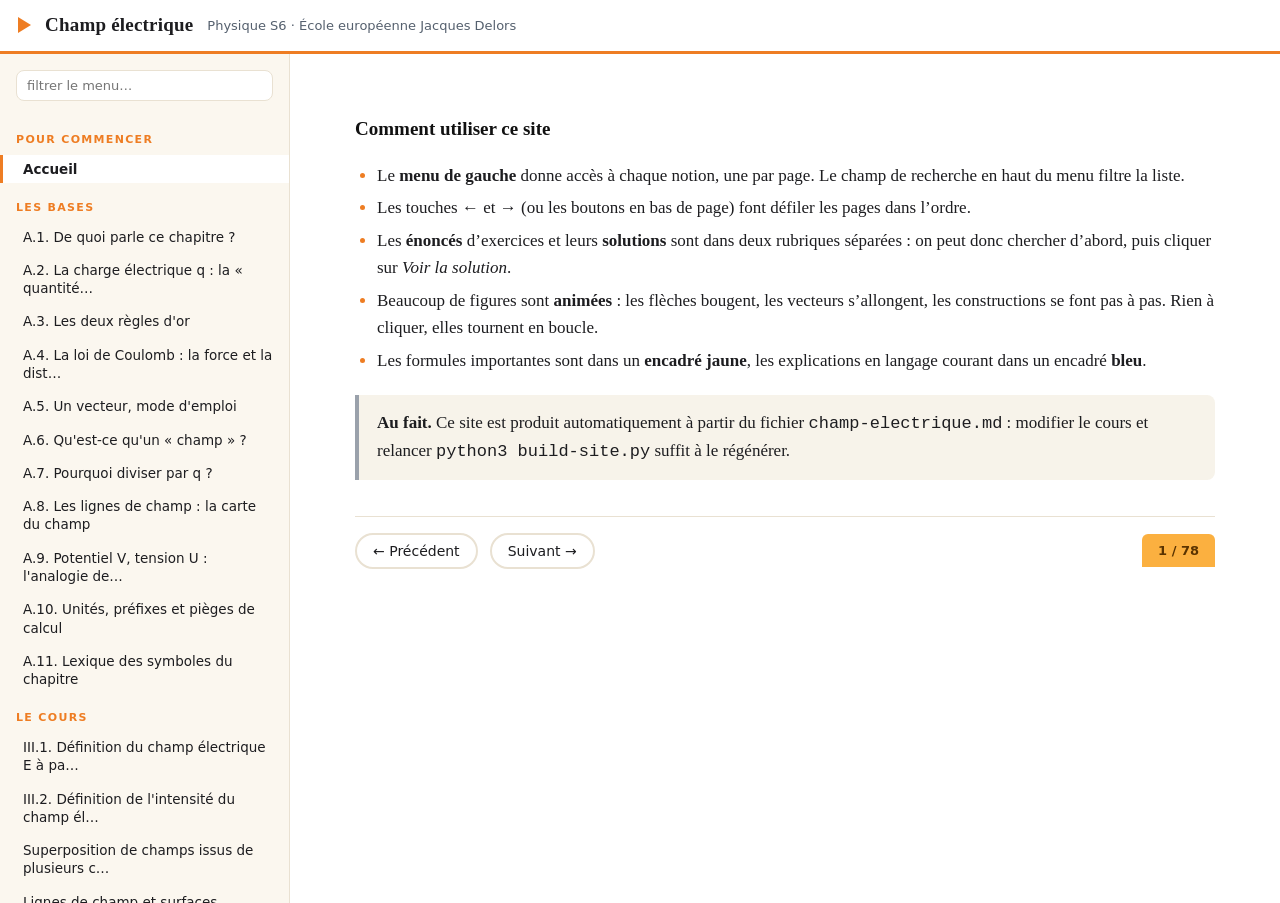
==== S6FR/physique/champ/cours-champ-electrique.html @ 84fa543c "Cours de physique S6 : champ électrique Premier chapitre du dépôt : le polycopié « Champ électrique " ====
<!doctype html>
<html lang="fr">
<head>
<meta charset="utf-8">
<meta name="viewport" content="width=device-width, initial-scale=1">
<title>Champ électrique — Physique S6</title>
<style>
@font-face{font-family:KaTeX_AMS;font-style:normal;font-weight:400;src:url([data-uri]) format("woff2")}@font-face{font-family:KaTeX_Caligraphic;font-style:normal;font-weight:700;src:url([data-uri]) format("woff2")}@font-face{font-family:KaTeX_Caligraphic;font-style:normal;font-weight:400;src:url([data-uri]) format("woff2")}@font-face{font-family:KaTeX_Fraktur;font-style:normal;font-weight:700;src:url([data-uri]) format("woff2")}@font-face{font-family:KaTeX_Fraktur;font-style:normal;font-weight:400;src:url([data-uri]) format("woff2")}@font-face{font-family:KaTeX_Main;font-style:normal;font-weight:700;src:url([data-uri]) format("woff2")}@font-face{font-family:KaTeX_Main;font-style:italic;font-weight:700;src:url([data-uri]) format("woff2")}@font-face{font-family:KaTeX_Main;font-style:italic;font-weight:400;src:url([data-uri]) format("woff2")}@font-face{font-family:KaTeX_Main;font-style:normal;font-weight:400;src:url([data-uri]) format("woff2")}@font-face{font-family:KaTeX_Math;font-style:italic;font-weight:700;src:url([data-uri]) format("woff2")}@font-face{font-family:KaTeX_Math;font-style:italic;font-weight:400;src:url([data-uri]) format("woff2")}@font-face{font-family:"KaTeX_SansSerif";font-style:normal;font-weight:700;src:url([data-uri]) format("woff2")}@font-face{font-family:"KaTeX_SansSerif";font-style:italic;font-weight:400;src:url([data-uri]) format("woff2")}@font-face{font-family:"KaTeX_SansSerif";font-style:normal;font-weight:400;src:url([data-uri]) format("woff2")}@font-face{font-family:KaTeX_Script;font-style:normal;font-weight:400;src:url([data-uri]) format("woff2")}@font-face{font-family:KaTeX_Size1;font-style:normal;font-weight:400;src:url([data-uri]) format("woff2")}@font-face{font-family:KaTeX_Size2;font-style:normal;font-weight:400;src:url([data-uri]) format("woff2")}@font-face{font-family:KaTeX_Size3;font-style:normal;font-weight:400;src:url([data-uri]) format("woff2")}@font-face{font-family:KaTeX_Size4;font-style:normal;font-weight:400;src:url([data-uri]) format("woff2")}@font-face{font-family:KaTeX_Typewriter;font-style:normal;font-weight:400;src:url([data-uri]) format("woff2")}.katex{font:normal 1.21em KaTeX_Main,Times New Roman,serif;line-height:1.2;text-indent:0;text-rendering:auto}.katex *{-ms-high-contrast-adjust:none!important;border-color:currentColor}.katex .katex-version:after{content:"0.16.11"}.katex .katex-mathml{clip:rect(1px,1px,1px,1px);border:0;height:1px;overflow:hidden;padding:0;position:absolute;width:1px}.katex .katex-html>.newline{display:block}.katex .base{position:relative;white-space:nowrap;width:-webkit-min-content;width:-moz-min-content;width:min-content}.katex .base,.katex .strut{display:inline-block}.katex .textbf{font-weight:700}.katex .textit{font-style:italic}.katex .textrm{font-family:KaTeX_Main}.katex .textsf{font-family:KaTeX_SansSerif}.katex .texttt{font-family:KaTeX_Typewriter}.katex .mathnormal{font-family:KaTeX_Math;font-style:italic}.katex .mathit{font-family:KaTeX_Main;font-style:italic}.katex .mathrm{font-style:normal}.katex .mathbf{font-family:KaTeX_Main;font-weight:700}.katex .boldsymbol{font-family:KaTeX_Math;font-style:italic;font-weight:700}.katex .amsrm,.katex .mathbb,.katex .textbb{font-family:KaTeX_AMS}.katex .mathcal{font-family:KaTeX_Caligraphic}.katex .mathfrak,.katex .textfrak{font-family:KaTeX_Fraktur}.katex .mathboldfrak,.katex .textboldfrak{font-family:KaTeX_Fraktur;font-weight:700}.katex .mathtt{font-family:KaTeX_Typewriter}.katex .mathscr,.katex .textscr{font-family:KaTeX_Script}.katex .mathsf,.katex .textsf{font-family:KaTeX_SansSerif}.katex .mathboldsf,.katex .textboldsf{font-family:KaTeX_SansSerif;font-weight:700}.katex .mathitsf,.katex .textitsf{font-family:KaTeX_SansSerif;font-style:italic}.katex .mainrm{font-family:KaTeX_Main;font-style:normal}.katex .vlist-t{border-collapse:collapse;display:inline-table;table-layout:fixed}.katex .vlist-r{display:table-row}.katex .vlist{display:table-cell;position:relative;vertical-align:bottom}.katex .vlist>span{display:block;height:0;position:relative}.katex .vlist>span>span{display:inline-block}.katex .vlist>span>.pstrut{overflow:hidden;width:0}.katex .vlist-t2{margin-right:-2px}.katex .vlist-s{display:table-cell;font-size:1px;min-width:2px;vertical-align:bottom;width:2px}.katex .vbox{align-items:baseline;display:inline-flex;flex-direction:column}.katex .hbox{width:100%}.katex .hbox,.katex .thinbox{display:inline-flex;flex-direction:row}.katex .thinbox{max-width:0;width:0}.katex .msupsub{text-align:left}.katex .mfrac>span>span{text-align:center}.katex .mfrac .frac-line{border-bottom-style:solid;display:inline-block;width:100%}.katex .hdashline,.katex .hline,.katex .mfrac .frac-line,.katex .overline .overline-line,.katex .rule,.katex .underline .underline-line{min-height:1px}.katex .mspace{display:inline-block}.katex .clap,.katex .llap,.katex .rlap{position:relative;width:0}.katex .clap>.inner,.katex .llap>.inner,.katex .rlap>.inner{position:absolute}.katex .clap>.fix,.katex .llap>.fix,.katex .rlap>.fix{display:inline-block}.katex .llap>.inner{right:0}.katex .clap>.inner,.katex .rlap>.inner{left:0}.katex .clap>.inner>span{margin-left:-50%;margin-right:50%}.katex .rule{border:0 solid;display:inline-block;position:relative}.katex .hline,.katex .overline .overline-line,.katex .underline .underline-line{border-bottom-style:solid;display:inline-block;width:100%}.katex .hdashline{border-bottom-style:dashed;display:inline-block;width:100%}.katex .sqrt>.root{margin-left:.2777777778em;margin-right:-.5555555556em}.katex .fontsize-ensurer.reset-size1.size1,.katex .sizing.reset-size1.size1{font-size:1em}.katex .fontsize-ensurer.reset-size1.size2,.katex .sizing.reset-size1.size2{font-size:1.2em}.katex .fontsize-ensurer.reset-size1.size3,.katex .sizing.reset-size1.size3{font-size:1.4em}.katex .fontsize-ensurer.reset-size1.size4,.katex .sizing.reset-size1.size4{font-size:1.6em}.katex .fontsize-ensurer.reset-size1.size5,.katex .sizing.reset-size1.size5{font-size:1.8em}.katex .fontsize-ensurer.reset-size1.size6,.katex .sizing.reset-size1.size6{font-size:2em}.katex .fontsize-ensurer.reset-size1.size7,.katex .sizing.reset-size1.size7{font-size:2.4em}.katex .fontsize-ensurer.reset-size1.size8,.katex .sizing.reset-size1.size8{font-size:2.88em}.katex .fontsize-ensurer.reset-size1.size9,.katex .sizing.reset-size1.size9{font-size:3.456em}.katex .fontsize-ensurer.reset-size1.size10,.katex .sizing.reset-size1.size10{font-size:4.148em}.katex .fontsize-ensurer.reset-size1.size11,.katex .sizing.reset-size1.size11{font-size:4.976em}.katex .fontsize-ensurer.reset-size2.size1,.katex .sizing.reset-size2.size1{font-size:.8333333333em}.katex .fontsize-ensurer.reset-size2.size2,.katex .sizing.reset-size2.size2{font-size:1em}.katex .fontsize-ensurer.reset-size2.size3,.katex .sizing.reset-size2.size3{font-size:1.1666666667em}.katex .fontsize-ensurer.reset-size2.size4,.katex .sizing.reset-size2.size4{font-size:1.3333333333em}.katex .fontsize-ensurer.reset-size2.size5,.katex .sizing.reset-size2.size5{font-size:1.5em}.katex .fontsize-ensurer.reset-size2.size6,.katex .sizing.reset-size2.size6{font-size:1.6666666667em}.katex .fontsize-ensurer.reset-size2.size7,.katex .sizing.reset-size2.size7{font-size:2em}.katex .fontsize-ensurer.reset-size2.size8,.katex .sizing.reset-size2.size8{font-size:2.4em}.katex .fontsize-ensurer.reset-size2.size9,.katex .sizing.reset-size2.size9{font-size:2.88em}.katex .fontsize-ensurer.reset-size2.size10,.katex .sizing.reset-size2.size10{font-size:3.4566666667em}.katex .fontsize-ensurer.reset-size2.size11,.katex .sizing.reset-size2.size11{font-size:4.1466666667em}.katex .fontsize-ensurer.reset-size3.size1,.katex .sizing.reset-size3.size1{font-size:.7142857143em}.katex .fontsize-ensurer.reset-size3.size2,.katex .sizing.reset-size3.size2{font-size:.8571428571em}.katex .fontsize-ensurer.reset-size3.size3,.katex .sizing.reset-size3.size3{font-size:1em}.katex .fontsize-ensurer.reset-size3.size4,.katex .sizing.reset-size3.size4{font-size:1.1428571429em}.katex .fontsize-ensurer.reset-size3.size5,.katex .sizing.reset-size3.size5{font-size:1.2857142857em}.katex .fontsize-ensurer.reset-size3.size6,.katex .sizing.reset-size3.size6{font-size:1.4285714286em}.katex .fontsize-ensurer.reset-size3.size7,.katex .sizing.reset-size3.size7{font-size:1.7142857143em}.katex .fontsize-ensurer.reset-size3.size8,.katex .sizing.reset-size3.size8{font-size:2.0571428571em}.katex .fontsize-ensurer.reset-size3.size9,.katex .sizing.reset-size3.size9{font-size:2.4685714286em}.katex .fontsize-ensurer.reset-size3.size10,.katex .sizing.reset-size3.size10{font-size:2.9628571429em}.katex .fontsize-ensurer.reset-size3.size11,.katex .sizing.reset-size3.size11{font-size:3.5542857143em}.katex .fontsize-ensurer.reset-size4.size1,.katex .sizing.reset-size4.size1{font-size:.625em}.katex .fontsize-ensurer.reset-size4.size2,.katex .sizing.reset-size4.size2{font-size:.75em}.katex .fontsize-ensurer.reset-size4.size3,.katex .sizing.reset-size4.size3{font-size:.875em}.katex .fontsize-ensurer.reset-size4.size4,.katex .sizing.reset-size4.size4{font-size:1em}.katex .fontsize-ensurer.reset-size4.size5,.katex .sizing.reset-size4.size5{font-size:1.125em}.katex .fontsize-ensurer.reset-size4.size6,.katex .sizing.reset-size4.size6{font-size:1.25em}.katex .fontsize-ensurer.reset-size4.size7,.katex .sizing.reset-size4.size7{font-size:1.5em}.katex .fontsize-ensurer.reset-size4.size8,.katex .sizing.reset-size4.size8{font-size:1.8em}.katex .fontsize-ensurer.reset-size4.size9,.katex .sizing.reset-size4.size9{font-size:2.16em}.katex .fontsize-ensurer.reset-size4.size10,.katex .sizing.reset-size4.size10{font-size:2.5925em}.katex .fontsize-ensurer.reset-size4.size11,.katex .sizing.reset-size4.size11{font-size:3.11em}.katex .fontsize-ensurer.reset-size5.size1,.katex .sizing.reset-size5.size1{font-size:.5555555556em}.katex .fontsize-ensurer.reset-size5.size2,.katex .sizing.reset-size5.size2{font-size:.6666666667em}.katex .fontsize-ensurer.reset-size5.size3,.katex .sizing.reset-size5.size3{font-size:.7777777778em}.katex .fontsize-ensurer.reset-size5.size4,.katex .sizing.reset-size5.size4{font-size:.8888888889em}.katex .fontsize-ensurer.reset-size5.size5,.katex .sizing.reset-size5.size5{font-size:1em}.katex .fontsize-ensurer.reset-size5.size6,.katex .sizing.reset-size5.size6{font-size:1.1111111111em}.katex .fontsize-ensurer.reset-size5.size7,.katex .sizing.reset-size5.size7{font-size:1.3333333333em}.katex .fontsize-ensurer.reset-size5.size8,.katex .sizing.reset-size5.size8{font-size:1.6em}.katex .fontsize-ensurer.reset-size5.size9,.katex .sizing.reset-size5.size9{font-size:1.92em}.katex .fontsize-ensurer.reset-size5.size10,.katex .sizing.reset-size5.size10{font-size:2.3044444444em}.katex .fontsize-ensurer.reset-size5.size11,.katex .sizing.reset-size5.size11{font-size:2.7644444444em}.katex .fontsize-ensurer.reset-size6.size1,.katex .sizing.reset-size6.size1{font-size:.5em}.katex .fontsize-ensurer.reset-size6.size2,.katex .sizing.reset-size6.size2{font-size:.6em}.katex .fontsize-ensurer.reset-size6.size3,.katex .sizing.reset-size6.size3{font-size:.7em}.katex .fontsize-ensurer.reset-size6.size4,.katex .sizing.reset-size6.size4{font-size:.8em}.katex .fontsize-ensurer.reset-size6.size5,.katex .sizing.reset-size6.size5{font-size:.9em}.katex .fontsize-ensurer.reset-size6.size6,.katex .sizing.reset-size6.size6{font-size:1em}.katex .fontsize-ensurer.reset-size6.size7,.katex .sizing.reset-size6.size7{font-size:1.2em}.katex .fontsize-ensurer.reset-size6.size8,.katex .sizing.reset-size6.size8{font-size:1.44em}.katex .fontsize-ensurer.reset-size6.size9,.katex .sizing.reset-size6.size9{font-size:1.728em}.katex .fontsize-ensurer.reset-size6.size10,.katex .sizing.reset-size6.size10{font-size:2.074em}.katex .fontsize-ensurer.reset-size6.size11,.katex .sizing.reset-size6.size11{font-size:2.488em}.katex .fontsize-ensurer.reset-size7.size1,.katex .sizing.reset-size7.size1{font-size:.4166666667em}.katex .fontsize-ensurer.reset-size7.size2,.katex .sizing.reset-size7.size2{font-size:.5em}.katex .fontsize-ensurer.reset-size7.size3,.katex .sizing.reset-size7.size3{font-size:.5833333333em}.katex .fontsize-ensurer.reset-size7.size4,.katex .sizing.reset-size7.size4{font-size:.6666666667em}.katex .fontsize-ensurer.reset-size7.size5,.katex .sizing.reset-size7.size5{font-size:.75em}.katex .fontsize-ensurer.reset-size7.size6,.katex .sizing.reset-size7.size6{font-size:.8333333333em}.katex .fontsize-ensurer.reset-size7.size7,.katex .sizing.reset-size7.size7{font-size:1em}.katex .fontsize-ensurer.reset-size7.size8,.katex .sizing.reset-size7.size8{font-size:1.2em}.katex .fontsize-ensurer.reset-size7.size9,.katex .sizing.reset-size7.size9{font-size:1.44em}.katex .fontsize-ensurer.reset-size7.size10,.katex .sizing.reset-size7.size10{font-size:1.7283333333em}.katex .fontsize-ensurer.reset-size7.size11,.katex .sizing.reset-size7.size11{font-size:2.0733333333em}.katex .fontsize-ensurer.reset-size8.size1,.katex .sizing.reset-size8.size1{font-size:.3472222222em}.katex .fontsize-ensurer.reset-size8.size2,.katex .sizing.reset-size8.size2{font-size:.4166666667em}.katex .fontsize-ensurer.reset-size8.size3,.katex .sizing.reset-size8.size3{font-size:.4861111111em}.katex .fontsize-ensurer.reset-size8.size4,.katex .sizing.reset-size8.size4{font-size:.5555555556em}.katex .fontsize-ensurer.reset-size8.size5,.katex .sizing.reset-size8.size5{font-size:.625em}.katex .fontsize-ensurer.reset-size8.size6,.katex .sizing.reset-size8.size6{font-size:.6944444444em}.katex .fontsize-ensurer.reset-size8.size7,.katex .sizing.reset-size8.size7{font-size:.8333333333em}.katex .fontsize-ensurer.reset-size8.size8,.katex .sizing.reset-size8.size8{font-size:1em}.katex .fontsize-ensurer.reset-size8.size9,.katex .sizing.reset-size8.size9{font-size:1.2em}.katex .fontsize-ensurer.reset-size8.size10,.katex .sizing.reset-size8.size10{font-size:1.4402777778em}.katex .fontsize-ensurer.reset-size8.size11,.katex .sizing.reset-size8.size11{font-size:1.7277777778em}.katex .fontsize-ensurer.reset-size9.size1,.katex .sizing.reset-size9.size1{font-size:.2893518519em}.katex .fontsize-ensurer.reset-size9.size2,.katex .sizing.reset-size9.size2{font-size:.3472222222em}.katex .fontsize-ensurer.reset-size9.size3,.katex .sizing.reset-size9.size3{font-size:.4050925926em}.katex .fontsize-ensurer.reset-size9.size4,.katex .sizing.reset-size9.size4{font-size:.462962963em}.katex .fontsize-ensurer.reset-size9.size5,.katex .sizing.reset-size9.size5{font-size:.5208333333em}.katex .fontsize-ensurer.reset-size9.size6,.katex .sizing.reset-size9.size6{font-size:.5787037037em}.katex .fontsize-ensurer.reset-size9.size7,.katex .sizing.reset-size9.size7{font-size:.6944444444em}.katex .fontsize-ensurer.reset-size9.size8,.katex .sizing.reset-size9.size8{font-size:.8333333333em}.katex .fontsize-ensurer.reset-size9.size9,.katex .sizing.reset-size9.size9{font-size:1em}.katex .fontsize-ensurer.reset-size9.size10,.katex .sizing.reset-size9.size10{font-size:1.2002314815em}.katex .fontsize-ensurer.reset-size9.size11,.katex .sizing.reset-size9.size11{font-size:1.4398148148em}.katex .fontsize-ensurer.reset-size10.size1,.katex .sizing.reset-size10.size1{font-size:.2410800386em}.katex .fontsize-ensurer.reset-size10.size2,.katex .sizing.reset-size10.size2{font-size:.2892960463em}.katex .fontsize-ensurer.reset-size10.size3,.katex .sizing.reset-size10.size3{font-size:.337512054em}.katex .fontsize-ensurer.reset-size10.size4,.katex .sizing.reset-size10.size4{font-size:.3857280617em}.katex .fontsize-ensurer.reset-size10.size5,.katex .sizing.reset-size10.size5{font-size:.4339440694em}.katex .fontsize-ensurer.reset-size10.size6,.katex .sizing.reset-size10.size6{font-size:.4821600771em}.katex .fontsize-ensurer.reset-size10.size7,.katex .sizing.reset-size10.size7{font-size:.5785920926em}.katex .fontsize-ensurer.reset-size10.size8,.katex .sizing.reset-size10.size8{font-size:.6943105111em}.katex .fontsize-ensurer.reset-size10.size9,.katex .sizing.reset-size10.size9{font-size:.8331726133em}.katex .fontsize-ensurer.reset-size10.size10,.katex .sizing.reset-size10.size10{font-size:1em}.katex .fontsize-ensurer.reset-size10.size11,.katex .sizing.reset-size10.size11{font-size:1.1996142719em}.katex .fontsize-ensurer.reset-size11.size1,.katex .sizing.reset-size11.size1{font-size:.2009646302em}.katex .fontsize-ensurer.reset-size11.size2,.katex .sizing.reset-size11.size2{font-size:.2411575563em}.katex .fontsize-ensurer.reset-size11.size3,.katex .sizing.reset-size11.size3{font-size:.2813504823em}.katex .fontsize-ensurer.reset-size11.size4,.katex .sizing.reset-size11.size4{font-size:.3215434084em}.katex .fontsize-ensurer.reset-size11.size5,.katex .sizing.reset-size11.size5{font-size:.3617363344em}.katex .fontsize-ensurer.reset-size11.size6,.katex .sizing.reset-size11.size6{font-size:.4019292605em}.katex .fontsize-ensurer.reset-size11.size7,.katex .sizing.reset-size11.size7{font-size:.4823151125em}.katex .fontsize-ensurer.reset-size11.size8,.katex .sizing.reset-size11.size8{font-size:.578778135em}.katex .fontsize-ensurer.reset-size11.size9,.katex .sizing.reset-size11.size9{font-size:.6945337621em}.katex .fontsize-ensurer.reset-size11.size10,.katex .sizing.reset-size11.size10{font-size:.8336012862em}.katex .fontsize-ensurer.reset-size11.size11,.katex .sizing.reset-size11.size11{font-size:1em}.katex .delimsizing.size1{font-family:KaTeX_Size1}.katex .delimsizing.size2{font-family:KaTeX_Size2}.katex .delimsizing.size3{font-family:KaTeX_Size3}.katex .delimsizing.size4{font-family:KaTeX_Size4}.katex .delimsizing.mult .delim-size1>span{font-family:KaTeX_Size1}.katex .delimsizing.mult .delim-size4>span{font-family:KaTeX_Size4}.katex .nulldelimiter{display:inline-block;width:.12em}.katex .delimcenter,.katex .op-symbol{position:relative}.katex .op-symbol.small-op{font-family:KaTeX_Size1}.katex .op-symbol.large-op{font-family:KaTeX_Size2}.katex .accent>.vlist-t,.katex .op-limits>.vlist-t{text-align:center}.katex .accent .accent-body{position:relative}.katex .accent .accent-body:not(.accent-full){width:0}.katex .overlay{display:block}.katex .mtable .vertical-separator{display:inline-block;min-width:1px}.katex .mtable .arraycolsep{display:inline-block}.katex .mtable .col-align-c>.vlist-t{text-align:center}.katex .mtable .col-align-l>.vlist-t{text-align:left}.katex .mtable .col-align-r>.vlist-t{text-align:right}.katex .svg-align{text-align:left}.katex svg{fill:currentColor;stroke:currentColor;fill-rule:nonzero;fill-opacity:1;stroke-width:1;stroke-linecap:butt;stroke-linejoin:miter;stroke-miterlimit:4;stroke-dasharray:none;stroke-dashoffset:0;stroke-opacity:1;display:block;height:inherit;position:absolute;width:100%}.katex svg path{stroke:none}.katex img{border-style:none;max-height:none;max-width:none;min-height:0;min-width:0}.katex .stretchy{display:block;overflow:hidden;position:relative;width:100%}.katex .stretchy:after,.katex .stretchy:before{content:""}.katex .hide-tail{overflow:hidden;position:relative;width:100%}.katex .halfarrow-left{left:0;overflow:hidden;position:absolute;width:50.2%}.katex .halfarrow-right{overflow:hidden;position:absolute;right:0;width:50.2%}.katex .brace-left{left:0;overflow:hidden;position:absolute;width:25.1%}.katex .brace-center{left:25%;overflow:hidden;position:absolute;width:50%}.katex .brace-right{overflow:hidden;position:absolute;right:0;width:25.1%}.katex .x-arrow-pad{padding:0 .5em}.katex .cd-arrow-pad{padding:0 .55556em 0 .27778em}.katex .mover,.katex .munder,.katex .x-arrow{text-align:center}.katex .boxpad{padding:0 .3em}.katex .fbox,.katex .fcolorbox{border:.04em solid;box-sizing:border-box}.katex .cancel-pad{padding:0 .2em}.katex .cancel-lap{margin-left:-.2em;margin-right:-.2em}.katex .sout{border-bottom-style:solid;border-bottom-width:.08em}.katex .angl{border-right:.049em solid;border-top:.049em solid;box-sizing:border-box;margin-right:.03889em}.katex .anglpad{padding:0 .03889em}.katex .eqn-num:before{content:"(" counter(katexEqnNo) ")";counter-increment:katexEqnNo}.katex .mml-eqn-num:before{content:"(" counter(mmlEqnNo) ")";counter-increment:mmlEqnNo}.katex .mtr-glue{width:50%}.katex .cd-vert-arrow{display:inline-block;position:relative}.katex .cd-label-left{display:inline-block;position:absolute;right:calc(50% + .3em);text-align:left}.katex .cd-label-right{display:inline-block;left:calc(50% + .3em);position:absolute;text-align:right}.katex-display{display:block;margin:1em 0;text-align:center}.katex-display>.katex{display:block;text-align:center;white-space:nowrap}.katex-display>.katex>.katex-html{display:block;position:relative}.katex-display>.katex>.katex-html>.tag{position:absolute;right:0}.katex-display.leqno>.katex>.katex-html>.tag{left:0;right:auto}.katex-display.fleqn>.katex{padding-left:2em;text-align:left}body{counter-reset:katexEqnNo mmlEqnNo}

</style>
<style>
:root{
  --orange:#ee7d23; --orange-soft:#fbb040; --red:#e03c31; --yellow:#fff8c9;
  --ink:#1d1d20; --mut:#55606e; --soft:#9aa1ab;
  --cream:#fbf7ef; --line:#e9e1d2; --blue:#1d4ed8; --green:#0a7f52;
  --serif:Georgia,"Iowan Old Style","Palatino Linotype",Palatino,serif;
  --sans:ui-sans-serif,system-ui,"Segoe UI",Roboto,Helvetica,Arial,sans-serif;
}
*{box-sizing:border-box}
html{color-scheme:light}
body{margin:0;background:#efe9dd;color:var(--ink);font-family:var(--serif);font-size:17px;line-height:1.62;
     -webkit-text-size-adjust:100%}
/* ---------- barre du haut ---------- */
#top{position:sticky;top:0;z-index:30;display:flex;align-items:center;gap:14px;
     background:#fff;border-bottom:3px solid var(--orange);padding:10px 18px}
#top .mark{width:0;height:0;border-left:13px solid var(--orange);border-top:8px solid transparent;
           border-bottom:8px solid transparent;flex:none}
#top h1{font-size:19px;margin:0;font-weight:700;letter-spacing:.2px}
#top .sub{color:var(--mut);font-size:13px;font-family:var(--sans)}
#burger{margin-left:auto;display:none;font-size:22px;background:none;border:1px solid var(--line);
        border-radius:7px;padding:2px 10px;cursor:pointer}
/* ---------- mise en page ---------- */
#wrap{display:flex;align-items:flex-start}
#side{width:290px;flex:none;background:var(--cream);border-right:1px solid var(--line);
      position:sticky;top:51px;height:calc(100vh - 51px);overflow:auto;padding:16px 0 60px}
#side input{width:calc(100% - 32px);margin:0 16px 14px;padding:7px 10px;border:1px solid var(--line);
            border-radius:8px;font-family:var(--sans);font-size:13px;background:#fff}
.navgroup h3{font-family:var(--sans);font-size:11px;letter-spacing:.12em;text-transform:uppercase;
             color:var(--orange);margin:16px 16px 6px;font-weight:700}
.navgroup ul{list-style:none;margin:0;padding:0}
.navgroup a{display:block;padding:5px 16px 5px 20px;color:var(--ink);text-decoration:none;
            font-family:var(--sans);font-size:13.5px;line-height:1.35;border-left:3px solid transparent}
.navgroup a:hover{background:#f3ebdc}
.navgroup a.on{background:#fff;border-left-color:var(--orange);font-weight:600}
main{flex:1;min-width:0;background:#fff;min-height:calc(100vh - 51px);
     padding:30px clamp(18px,4vw,60px) 40px;box-shadow:0 0 18px rgba(0,0,0,.05)}
.inner{max-width:860px;margin:0 auto}
/* ---------- contenu ---------- */
.pane{display:none}
.pane.active{display:block;animation:fade .25s ease}
@keyframes fade{from{opacity:0;transform:translateY(4px)}to{opacity:1;transform:none}}
h2{font-size:27px;line-height:1.25;margin:4px 0 20px;position:relative;padding-left:26px}
h2::before{content:"";position:absolute;left:0;top:.42em;width:0;height:0;
           border-left:14px solid var(--orange);border-top:9px solid transparent;border-bottom:9px solid transparent}
h3{font-size:19px;margin:30px 0 8px;color:#111}
h4{font-size:16.5px;margin:22px 0 6px;color:var(--mut);font-family:var(--sans)}
p{margin:.7em 0}
a{color:#b4540e}
strong{font-weight:700}
ul,ol{padding-left:22px}
li{margin:.3em 0}
li::marker{color:var(--orange)}
hr{border:none;border-top:1px solid var(--line);margin:28px 0}
/* formules : la boite jaune du livre (rendu KaTeX) */
.katex-display{margin:20px 0;overflow-x:auto;overflow-y:hidden;padding:3px 0}
.katex-display>.katex{display:inline-block;background:var(--yellow);border:2px solid var(--red);
  border-radius:5px;padding:11px 20px}
blockquote .katex-display>.katex,td .katex-display>.katex,li .katex-display>.katex{
  background:none;border:none;padding:0}
blockquote .katex-display{margin:12px 0}
.katex{font-size:1.1em}
/* repli si la compilation s'est faite sans KaTeX */
math[display="block"]{display:block;width:max-content;max-width:100%;margin:18px auto;padding:12px 20px;
  background:var(--yellow);border:2px solid var(--red);border-radius:5px;overflow-x:auto}
blockquote math[display="block"],td math[display="block"]{background:none;border:none;padding:4px 0}
/* citations / encadres */
blockquote{margin:20px 0;padding:14px 18px;background:var(--cream);border-left:4px solid var(--soft);
           border-radius:0 8px 8px 0}
blockquote p:first-child{margin-top:0} blockquote p:last-child{margin-bottom:0}
blockquote.enclair{background:#eef5ff;border-left-color:var(--blue)}
blockquote.retenir{background:#fff6e5;border-left-color:var(--orange)}
blockquote.exemple{background:#eefaf3;border-left-color:var(--green)}
blockquote.note{background:#f7f3ea;border-left-color:var(--soft)}
/* figures */
figure{margin:24px 0;text-align:center}
figure svg,.figsvg{max-width:100%;height:auto;display:block;margin:0 auto}
figure.bordered svg{border:1px solid var(--line);border-radius:6px;background:#fff;padding:6px}
figcaption{font-size:13.5px;color:var(--mut);font-style:italic;margin-top:8px;text-align:center;
           max-width:620px;margin-left:auto;margin-right:auto}
svg text{font-family:var(--sans);font-size:13px}
svg .it{font-family:ui-serif,Georgia,"Times New Roman",serif;font-style:italic}
.solfig{background:var(--cream);border:1px solid var(--line);border-radius:10px;padding:14px 10px 6px;margin:0 0 26px}
/* tableaux */
table{border-collapse:collapse;margin:20px auto;font-size:15.5px;width:100%}
th,td{border:1px solid var(--line);padding:7px 11px;text-align:left;vertical-align:top}
thead th{background:#fdf0e2;font-family:var(--sans);font-size:13.5px}
tbody tr:nth-child(even){background:#fcfaf6}
/* boutons */
.btn{display:inline-block;font-family:var(--sans);font-size:14px;font-weight:600;text-decoration:none;
     background:var(--orange);color:#fff;padding:9px 18px;border-radius:999px;border:2px solid var(--orange)}
.btn:hover{background:#d96c15;border-color:#d96c15}
.btn.ghost{background:#fff;color:#b4540e}
.btn.ghost:hover{background:#fdf0e2}
.solbtn{margin-top:28px}
/* pied de page : navigation */
#foot{max-width:860px;margin:36px auto 0;display:flex;align-items:center;gap:12px;
      border-top:1px solid var(--line);padding-top:16px}
#foot button{font-family:var(--sans);font-size:14px;background:#fff;border:2px solid var(--line);
             border-radius:999px;padding:8px 16px;cursor:pointer;color:var(--ink)}
#foot button:hover{border-color:var(--orange)}
#tab{margin-left:auto;background:var(--orange-soft);color:#5a3300;font-family:var(--sans);font-size:13px;
     font-weight:700;padding:6px 16px;border-radius:6px 6px 0 0}
/* responsive */
@media (max-width:900px){
  #burger{display:block}
  #side{position:fixed;left:0;top:51px;z-index:25;transform:translateX(-100%);transition:transform .2s;
        box-shadow:4px 0 20px rgba(0,0,0,.15)}
  #side.open{transform:none}
  main{padding:22px 16px 30px}
  h2{font-size:23px}
  body{font-size:16px}
}
@media print{
  #side,#top,#foot,.solbtn{display:none}
  .pane{display:block!important;page-break-after:always}
  main{box-shadow:none}
}
</style>
</head>
<body>
<header id="top">
  <span class="mark"></span>
  <h1>Champ électrique</h1>
  <span class="sub">Physique S6 · École européenne Jacques Delors</span>
  <button id="burger" aria-label="Menu">☰</button>
</header>
<div id="wrap">
  <nav id="side">
    <input id="filtre" type="search" placeholder="filtrer le menu…" aria-label="Filtrer">
    <div class="navgroup"><h3>Pour commencer</h3><ul>
<li><a href="#accueil" data-id="accueil" title="Accueil">Accueil</a></li>
</ul></div>
<div class="navgroup"><h3>Les bases</h3><ul>
<li><a href="#a-1-de-quoi-parle-ce-chapitre" data-id="a-1-de-quoi-parle-ce-chapitre" title="A.1. De quoi parle ce chapitre ?">A.1. De quoi parle ce chapitre ?</a></li>
<li><a href="#a-2-la-charge-electrique-q-la-quantite-d-electri" data-id="a-2-la-charge-electrique-q-la-quantite-d-electri" title="A.2. La charge électrique q : la « quantité d&#x27;électricité »">A.2. La charge électrique q : la « quantité…</a></li>
<li><a href="#a-3-les-deux-regles-d-or" data-id="a-3-les-deux-regles-d-or" title="A.3. Les deux règles d&#x27;or">A.3. Les deux règles d&#x27;or</a></li>
<li><a href="#a-4-la-loi-de-coulomb-la-force-et-la-distance" data-id="a-4-la-loi-de-coulomb-la-force-et-la-distance" title="A.4. La loi de Coulomb : la force et la distance">A.4. La loi de Coulomb : la force et la dist…</a></li>
<li><a href="#a-5-un-vecteur-mode-d-emploi" data-id="a-5-un-vecteur-mode-d-emploi" title="A.5. Un vecteur, mode d&#x27;emploi">A.5. Un vecteur, mode d&#x27;emploi</a></li>
<li><a href="#a-6-qu-est-ce-qu-un-champ" data-id="a-6-qu-est-ce-qu-un-champ" title="A.6. Qu&#x27;est-ce qu&#x27;un « champ » ?">A.6. Qu&#x27;est-ce qu&#x27;un « champ » ?</a></li>
<li><a href="#a-7-pourquoi-diviser-par-q" data-id="a-7-pourquoi-diviser-par-q" title="A.7. Pourquoi diviser par q ?">A.7. Pourquoi diviser par q ?</a></li>
<li><a href="#a-8-les-lignes-de-champ-la-carte-du-champ" data-id="a-8-les-lignes-de-champ-la-carte-du-champ" title="A.8. Les lignes de champ : la carte du champ">A.8. Les lignes de champ : la carte du champ</a></li>
<li><a href="#a-9-potentiel-v-tension-u-l-analogie-de-l-altitu" data-id="a-9-potentiel-v-tension-u-l-analogie-de-l-altitu" title="A.9. Potentiel V, tension U : l&#x27;analogie de l&#x27;altitude">A.9. Potentiel V, tension U : l&#x27;analogie de…</a></li>
<li><a href="#a-10-unites-prefixes-et-pieges-de-calcul" data-id="a-10-unites-prefixes-et-pieges-de-calcul" title="A.10. Unités, préfixes et pièges de calcul">A.10. Unités, préfixes et pièges de calcul</a></li>
<li><a href="#a-11-lexique-des-symboles-du-chapitre" data-id="a-11-lexique-des-symboles-du-chapitre" title="A.11. Lexique des symboles du chapitre">A.11. Lexique des symboles du chapitre</a></li>
</ul></div>
<div class="navgroup"><h3>Le cours</h3><ul>
<li><a href="#iii-1-definition-du-champ-electrique-vec-e-a-par" data-id="iii-1-definition-du-champ-electrique-vec-e-a-par" title="III.1. Définition du champ électrique E à partir de la force électrostatique Fel">III.1. Définition du champ électrique E à pa…</a></li>
<li><a href="#iii-2-definition-de-l-intensite-du-champ-electri" data-id="iii-2-definition-de-l-intensite-du-champ-electri" title="III.2. Définition de l&#x27;intensité du champ électrique">III.2. Définition de l&#x27;intensité du champ él…</a></li>
<li><a href="#superposition-de-champs-issus-de-plusieurs-charg" data-id="superposition-de-champs-issus-de-plusieurs-charg" title="Superposition de champs issus de plusieurs charges ponctuelles">Superposition de champs issus de plusieurs c…</a></li>
<li><a href="#lignes-de-champ-et-surfaces-equipotentielles" data-id="lignes-de-champ-et-surfaces-equipotentielles" title="Lignes de champ et surfaces équipotentielles">Lignes de champ et surfaces équipotentielles</a></li>
</ul></div>
<div class="navgroup"><h3>Au travail</h3><ul>
<li><a href="#e-1-l-imprimante-a-jet-d-encre" data-id="e-1-l-imprimante-a-jet-d-encre" title="E.1. L&#x27;imprimante à jet d&#x27;encre">E.1. L&#x27;imprimante à jet d&#x27;encre</a></li>
<li><a href="#e-2-la-photocopieuse-et-l-imprimante-laser" data-id="e-2-la-photocopieuse-et-l-imprimante-laser" title="E.2. La photocopieuse et l&#x27;imprimante laser">E.2. La photocopieuse et l&#x27;imprimante laser</a></li>
<li><a href="#e-3-la-peinture-et-les-pesticides-electrostatiqu" data-id="e-3-la-peinture-et-les-pesticides-electrostatiqu" title="E.3. La peinture et les pesticides électrostatiques">E.3. La peinture et les pesticides électrost…</a></li>
<li><a href="#e-4-le-depoussiereur-electrostatique" data-id="e-4-le-depoussiereur-electrostatique" title="E.4. Le dépoussiéreur électrostatique">E.4. Le dépoussiéreur électrostatique</a></li>
<li><a href="#e-5-l-eclair-et-le-paratonnerre" data-id="e-5-l-eclair-et-le-paratonnerre" title="E.5. L&#x27;éclair et le paratonnerre">E.5. L&#x27;éclair et le paratonnerre</a></li>
</ul></div>
<div class="navgroup"><h3>Méthode</h3><ul>
<li><a href="#f-1-methode-en-5-etapes-pour-n-importe-quel-exer" data-id="f-1-methode-en-5-etapes-pour-n-importe-quel-exer" title="F.1. Méthode en 5 étapes pour n&#x27;importe quel exercice">F.1. Méthode en 5 étapes pour n&#x27;importe quel…</a></li>
<li><a href="#f-2-les-erreurs-classiques" data-id="f-2-les-erreurs-classiques" title="F.2. Les erreurs classiques">F.2. Les erreurs classiques</a></li>
</ul></div>
<div class="navgroup"><h3>Exercices</h3><ul>
<li><a href="#exos-infos" data-id="exos-infos" title="Mode d&#x27;emploi et données">Mode d&#x27;emploi et données</a></li>
<li><a href="#ex-5" data-id="ex-5" title="Exercice 5 — superposition">Exercice 5 — superposition</a></li>
<li><a href="#ex-thomson" data-id="ex-thomson" title="Exercice II — Thomson">Exercice II — Thomson</a></li>
<li><a href="#ex-bac" data-id="ex-bac" title="Sujet de Bac — Champs">Sujet de Bac — Champs</a></li>
<li><a href="#ex-autotest" data-id="ex-autotest" title="Auto-test (10 questions)">Auto-test (10 questions)</a></li>
<li><a href="#g-1" data-id="g-1" title="1 · Questions de cours">1 · Questions de cours</a></li>
<li><a href="#g-2" data-id="g-2" title="2 · Questions de cours">2 · Questions de cours</a></li>
<li><a href="#g-3" data-id="g-3" title="3 · Questions de cours">3 · Questions de cours</a></li>
<li><a href="#g-4" data-id="g-4" title="4 · Loi de Coulomb">4 · Loi de Coulomb</a></li>
<li><a href="#g-5" data-id="g-5" title="5 · Loi de Coulomb">5 · Loi de Coulomb</a></li>
<li><a href="#g-6" data-id="g-6" title="6 · Loi de Coulomb">6 · Loi de Coulomb</a></li>
<li><a href="#g-7" data-id="g-7" title="7 · Champ électrique">7 · Champ électrique</a></li>
<li><a href="#g-8" data-id="g-8" title="8 · Champ électrique">8 · Champ électrique</a></li>
<li><a href="#g-9" data-id="g-9" title="9 · Champ électrique">9 · Champ électrique</a></li>
<li><a href="#g-10" data-id="g-10" title="10 · Champ électrique">10 · Champ électrique</a></li>
<li><a href="#g-11" data-id="g-11" title="11 · Champ électrique">11 · Champ électrique</a></li>
<li><a href="#g-12" data-id="g-12" title="12 · Champ électrique">12 · Champ électrique</a></li>
<li><a href="#g-13" data-id="g-13" title="13 · Champ électrique">13 · Champ électrique</a></li>
<li><a href="#g-14" data-id="g-14" title="14 · Potentiel et énergie">14 · Potentiel et énergie</a></li>
<li><a href="#g-15" data-id="g-15" title="15 · Potentiel et énergie">15 · Potentiel et énergie</a></li>
<li><a href="#g-16" data-id="g-16" title="16 · Potentiel et énergie">16 · Potentiel et énergie</a></li>
<li><a href="#g-17" data-id="g-17" title="17 · Potentiel et énergie">17 · Potentiel et énergie</a></li>
<li><a href="#g-18" data-id="g-18" title="18 · Potentiel et énergie">18 · Potentiel et énergie</a></li>
<li><a href="#g-19" data-id="g-19" title="19 · Problèmes de synthèse">19 · Problèmes de synthèse</a></li>
<li><a href="#g-20" data-id="g-20" title="20 · Problèmes de synthèse">20 · Problèmes de synthèse</a></li>
<li><a href="#g-21" data-id="g-21" title="21 · Problèmes de synthèse">21 · Problèmes de synthèse</a></li>
<li><a href="#g-22" data-id="g-22" title="22 · Problèmes de synthèse">22 · Problèmes de synthèse</a></li>
</ul></div>
<div class="navgroup"><h3>Solutions</h3><ul>
<li><a href="#sol-5" data-id="sol-5" title="Exercice 5">Exercice 5</a></li>
<li><a href="#sol-6" data-id="sol-6" title="Exercice 6">Exercice 6</a></li>
<li><a href="#sol-thomson" data-id="sol-thomson" title="Exercice II — Thomson">Exercice II — Thomson</a></li>
<li><a href="#sol-bac" data-id="sol-bac" title="Sujet de Bac — Champs">Sujet de Bac — Champs</a></li>
<li><a href="#sol-autotest" data-id="sol-autotest" title="Auto-test">Auto-test</a></li>
<li><a href="#gsol-1" data-id="gsol-1" title="Exercice 1 · Questions de cours">Exercice 1 · Questions de cours</a></li>
<li><a href="#gsol-2" data-id="gsol-2" title="Exercice 2 · Questions de cours">Exercice 2 · Questions de cours</a></li>
<li><a href="#gsol-3" data-id="gsol-3" title="Exercice 3 · Questions de cours">Exercice 3 · Questions de cours</a></li>
<li><a href="#gsol-4" data-id="gsol-4" title="Exercice 4 · Loi de Coulomb">Exercice 4 · Loi de Coulomb</a></li>
<li><a href="#gsol-5" data-id="gsol-5" title="Exercice 5 · Loi de Coulomb">Exercice 5 · Loi de Coulomb</a></li>
<li><a href="#gsol-6" data-id="gsol-6" title="Exercice 6 · Loi de Coulomb">Exercice 6 · Loi de Coulomb</a></li>
<li><a href="#gsol-7" data-id="gsol-7" title="Exercice 7 · Champ électrique">Exercice 7 · Champ électrique</a></li>
<li><a href="#gsol-8" data-id="gsol-8" title="Exercice 8 · Champ électrique">Exercice 8 · Champ électrique</a></li>
<li><a href="#gsol-9" data-id="gsol-9" title="Exercice 9 · Champ électrique">Exercice 9 · Champ électrique</a></li>
<li><a href="#gsol-10" data-id="gsol-10" title="Exercice 10 · Champ électrique">Exercice 10 · Champ électrique</a></li>
<li><a href="#gsol-11" data-id="gsol-11" title="Exercice 11 · Champ électrique">Exercice 11 · Champ électrique</a></li>
<li><a href="#gsol-12" data-id="gsol-12" title="Exercice 12 · Champ électrique">Exercice 12 · Champ électrique</a></li>
<li><a href="#gsol-13" data-id="gsol-13" title="Exercice 13 · Champ électrique">Exercice 13 · Champ électrique</a></li>
<li><a href="#gsol-14" data-id="gsol-14" title="Exercice 14 · Potentiel et énergie">Exercice 14 · Potentiel et énergie</a></li>
<li><a href="#gsol-15" data-id="gsol-15" title="Exercice 15 · Potentiel et énergie">Exercice 15 · Potentiel et énergie</a></li>
<li><a href="#gsol-16" data-id="gsol-16" title="Exercice 16 · Potentiel et énergie">Exercice 16 · Potentiel et énergie</a></li>
<li><a href="#gsol-17" data-id="gsol-17" title="Exercice 17 · Potentiel et énergie">Exercice 17 · Potentiel et énergie</a></li>
<li><a href="#gsol-18" data-id="gsol-18" title="Exercice 18 · Potentiel et énergie">Exercice 18 · Potentiel et énergie</a></li>
<li><a href="#gsol-19" data-id="gsol-19" title="Exercice 19 · Problèmes de synthèse">Exercice 19 · Problèmes de synthèse</a></li>
<li><a href="#gsol-20" data-id="gsol-20" title="Exercice 20 · Problèmes de synthèse">Exercice 20 · Problèmes de synthèse</a></li>
<li><a href="#gsol-21" data-id="gsol-21" title="Exercice 21 · Problèmes de synthèse">Exercice 21 · Problèmes de synthèse</a></li>
<li><a href="#gsol-22" data-id="gsol-22" title="Exercice 22 · Problèmes de synthèse">Exercice 22 · Problèmes de synthèse</a></li>
</ul></div>
<div class="navgroup"><h3>Mémo</h3><ul>
<li><a href="#formulaire" data-id="formulaire" title="Formulaire">Formulaire</a></li>
</ul></div>
  </nav>
  <main>
    <div class="inner">
      <section class="pane cours" id="accueil" data-n="1">

<h3 id="comment-utiliser-ce-site">Comment utiliser ce site</h3>
<ul>
<li>Le <strong>menu de gauche</strong> donne accès à chaque notion, une par page. Le champ de recherche en haut du menu filtre la liste.</li>
<li>Les touches <strong>←</strong> et <strong>→</strong> (ou les boutons en bas de page) font défiler les pages dans l’ordre.</li>
<li>Les <strong>énoncés</strong> d’exercices et leurs <strong>solutions</strong> sont dans deux rubriques séparées : on peut donc chercher d’abord, puis cliquer sur <em>Voir la solution</em>.</li>
<li>Beaucoup de figures sont <strong>animées</strong> : les flèches bougent, les vecteurs s’allongent, les constructions se font pas à pas. Rien à cliquer, elles tournent en boucle.</li>
<li>Les formules importantes sont dans un <strong>encadré jaune</strong>, les explications en langage courant dans un encadré <strong>bleu</strong>.</li>
</ul>
<blockquote class="note">
<p><strong>Au fait.</strong> Ce site est produit automatiquement à partir du fichier <code>champ-electrique.md</code> : modifier le cours et relancer <code>python3 build-site.py</code> suffit à le régénérer.</p>
</blockquote>


</section>
<section class="pane cours" id="a-1-de-quoi-parle-ce-chapitre" data-n="2">

<h2 id="a.1.-de-quoi-parle-ce-chapitre">A.1. De quoi parle ce chapitre ?</h2>
<p>Tu as déjà vécu tout ça : le pull qui crépite quand on l’enlève, la règle en plastique frottée qui attire des petits bouts de papier, la petite décharge en touchant une poignée de porte, l’éclair pendant un orage. À chaque fois, deux objets agissent l’un sur l’autre <strong>sans se toucher</strong>.</p>
<p>C’est exactement le problème que ce chapitre résout. La question est :</p>
<blockquote>
<p>Comment un objet peut-il pousser ou tirer un autre objet <strong>à distance</strong>, à travers le vide ?</p>
</blockquote>
<p>La réponse des physiciens tient en deux temps :</p>
<ol type="1">
<li>une grandeur, la <strong>charge électrique</strong>, mesure « à quel point » un objet est électrisé ;</li>
<li>une charge <strong>transforme l’espace autour d’elle</strong> : elle y crée un <strong>champ électrique</strong>. Toute autre charge placée dans cet espace subit alors une force.</li>
</ol>
<p>Le champ, c’est donc l’intermédiaire : au lieu de dire « A tire sur B à distance » (ce qui est mystérieux), on dit « A crée un champ partout autour de lui, et B réagit au champ qui règne <strong>là où B se trouve</strong> » (ce qui est beaucoup plus facile à calculer).</p>


</section>
<section class="pane cours" id="a-2-la-charge-electrique-q-la-quantite-d-electri" data-n="3">

<h2 id="a.2.-la-charge-électrique-q-la-quantité-délectricité">A.2. La charge électrique <span class="katex"><span class="katex-mathml"><math xmlns="http://www.w3.org/1998/Math/MathML"><semantics><mrow><mi>q</mi></mrow><annotation encoding="application/x-tex">q</annotation></semantics></math></span><span class="katex-html" aria-hidden="true"><span class="base"><span class="strut" style="height:0.625em;vertical-align:-0.1944em;"></span><span class="mord mathnormal" style="margin-right:0.03588em;">q</span></span></span></span> : la « quantité d’électricité »</h2>
<h3 id="elle-vient-des-atomes">Elle vient des atomes</h3>
<p>Toute la matière est faite d’atomes, et un atome contient :</p>
<table>
<thead>
<tr class="header">
<th>Particule</th>
<th>Où ?</th>
<th>Charge</th>
</tr>
</thead>
<tbody>
<tr class="odd">
<td><strong>proton</strong></td>
<td>dans le noyau</td>
<td>positive, <span class="katex"><span class="katex-mathml"><math xmlns="http://www.w3.org/1998/Math/MathML"><semantics><mrow><mo>+</mo><mi>e</mi></mrow><annotation encoding="application/x-tex">+e</annotation></semantics></math></span><span class="katex-html" aria-hidden="true"><span class="base"><span class="strut" style="height:0.6667em;vertical-align:-0.0833em;"></span><span class="mord">+</span><span class="mord mathnormal">e</span></span></span></span></td>
</tr>
<tr class="even">
<td><strong>neutron</strong></td>
<td>dans le noyau</td>
<td>nulle (neutre)</td>
</tr>
<tr class="odd">
<td><strong>électron</strong></td>
<td>autour du noyau</td>
<td>négative, <span class="katex"><span class="katex-mathml"><math xmlns="http://www.w3.org/1998/Math/MathML"><semantics><mrow><mo>−</mo><mi>e</mi></mrow><annotation encoding="application/x-tex">-e</annotation></semantics></math></span><span class="katex-html" aria-hidden="true"><span class="base"><span class="strut" style="height:0.6667em;vertical-align:-0.0833em;"></span><span class="mord">−</span><span class="mord mathnormal">e</span></span></span></span></td>
</tr>
</tbody>
</table>
<p>Dans un atome normal, il y a <strong>autant d’électrons que de protons</strong> : les charges se compensent exactement, l’atome est <strong>neutre</strong>. C’est pour cela qu’un objet ordinaire ne colle à rien.</p>
<p>Mais les électrons extérieurs sont peu retenus : en frottant deux matériaux, on en <strong>arrache</strong> à l’un pour les <strong>donner</strong> à l’autre.</p>
<ul>
<li>L’objet qui <strong>perd</strong> des électrons devient <strong>positif</strong> (il lui manque du négatif).</li>
<li>L’objet qui <strong>gagne</strong> des électrons devient <strong>négatif</strong>.</li>
</ul>
<figure>
<svg class="figsvg" xmlns="http://www.w3.org/2000/svg" viewBox="0 0 680 300" width="680" height="300" role="img" aria-label="Atome neutre, ion positif et ion négatif">


<circle cx="115.0" cy="128.0" r="64.0" fill="none" stroke="#9aa1ab" class="s-soft" stroke-width="1.00" stroke-dasharray="5 5"/><circle cx="115.0" cy="128.0" r="21.0" fill="#c0392b" fill-opacity="0.15" stroke="#c0392b" class="s-pos" stroke-width="1.70"/><text x="115.0" y="133.0" text-anchor="middle" font-size="13.0" fill="#c0392b" class="f-pos">3 &#8853;</text><circle cx="115.0" cy="64.0" r="8.5" fill="#1d4ed8" fill-opacity="0.18" stroke="#1d4ed8" class="s-neg" stroke-width="1.50"/><path d="M111.0 64.0 L119.0 64.0" fill="none" stroke="#1d4ed8" class="s-neg" stroke-width="1.80" stroke-linecap="round" stroke-linejoin="round"/><circle cx="59.6" cy="160.0" r="8.5" fill="#1d4ed8" fill-opacity="0.18" stroke="#1d4ed8" class="s-neg" stroke-width="1.50"/><path d="M55.6 160.0 L63.6 160.0" fill="none" stroke="#1d4ed8" class="s-neg" stroke-width="1.80" stroke-linecap="round" stroke-linejoin="round"/><circle cx="170.4" cy="160.0" r="8.5" fill="#1d4ed8" fill-opacity="0.18" stroke="#1d4ed8" class="s-neg" stroke-width="1.50"/><path d="M166.4 160.0 L174.4 160.0" fill="none" stroke="#1d4ed8" class="s-neg" stroke-width="1.80" stroke-linecap="round" stroke-linejoin="round"/><text x="115.0" y="232.0" text-anchor="middle" font-size="14.0" fill="#1d1d20" class="f-ink">atome neutre</text><text x="115.0" y="253.0" text-anchor="middle" font-size="11.5" fill="#55606e" class="f-mut">3 protons &#8853; et 3 électrons &#8854;</text><text x="115.0" y="278.0" text-anchor="middle" font-size="14.0" fill="#0a7f52" class="f-acc"><tspan class='it'>q</tspan> = 0</text><circle cx="340.0" cy="128.0" r="64.0" fill="none" stroke="#9aa1ab" class="s-soft" stroke-width="1.00" stroke-dasharray="5 5"/><circle cx="340.0" cy="128.0" r="21.0" fill="#c0392b" fill-opacity="0.15" stroke="#c0392b" class="s-pos" stroke-width="1.70"/><text x="340.0" y="133.0" text-anchor="middle" font-size="13.0" fill="#c0392b" class="f-pos">3 &#8853;</text><circle cx="284.6" cy="160.0" r="8.5" fill="#1d4ed8" fill-opacity="0.18" stroke="#1d4ed8" class="s-neg" stroke-width="1.50"/><path d="M280.6 160.0 L288.6 160.0" fill="none" stroke="#1d4ed8" class="s-neg" stroke-width="1.80" stroke-linecap="round" stroke-linejoin="round"/><circle cx="395.4" cy="160.0" r="8.5" fill="#1d4ed8" fill-opacity="0.18" stroke="#1d4ed8" class="s-neg" stroke-width="1.50"/><path d="M391.4 160.0 L399.4 160.0" fill="none" stroke="#1d4ed8" class="s-neg" stroke-width="1.80" stroke-linecap="round" stroke-linejoin="round"/><path d="M380.0 76.0 L415.0 46.2" fill="none" stroke="#55606e" class="s-mut" stroke-width="1.40" stroke-linecap="round" stroke-linejoin="round" stroke-dasharray="4 4"/><polygon points="420.0,42.0 416.8,48.3 413.3,44.1" fill="#55606e" class="f-mut"/><circle cx="429.0" cy="34.0" r="8.5" fill="#1d4ed8" fill-opacity="0.18" stroke="#1d4ed8" class="s-neg" stroke-width="1.50"/><path d="M425.0 34.0 L433.0 34.0" fill="none" stroke="#1d4ed8" class="s-neg" stroke-width="1.80" stroke-linecap="round" stroke-linejoin="round"/><text x="429.0" y="20.0" text-anchor="middle" font-size="11.0" fill="#55606e" class="f-mut">arraché</text><text x="340.0" y="232.0" text-anchor="middle" font-size="14.0" fill="#1d1d20" class="f-ink">ion positif</text><text x="340.0" y="253.0" text-anchor="middle" font-size="11.5" fill="#55606e" class="f-mut">il manque 1 électron</text><text x="340.0" y="278.0" text-anchor="middle" font-size="14.0" fill="#0a7f52" class="f-acc"><tspan class='it'>q</tspan> = + <tspan class='it'>e</tspan></text><circle cx="565.0" cy="128.0" r="64.0" fill="none" stroke="#9aa1ab" class="s-soft" stroke-width="1.00" stroke-dasharray="5 5"/><circle cx="565.0" cy="128.0" r="21.0" fill="#c0392b" fill-opacity="0.15" stroke="#c0392b" class="s-pos" stroke-width="1.70"/><text x="565.0" y="133.0" text-anchor="middle" font-size="13.0" fill="#c0392b" class="f-pos">3 &#8853;</text><circle cx="586.9" cy="67.9" r="8.5" fill="#1d4ed8" fill-opacity="0.18" stroke="#1d4ed8" class="s-neg" stroke-width="1.50"/><path d="M582.9 67.9 L590.9 67.9" fill="none" stroke="#1d4ed8" class="s-neg" stroke-width="1.80" stroke-linecap="round" stroke-linejoin="round"/><circle cx="504.9" cy="106.1" r="8.5" fill="#1d4ed8" fill-opacity="0.18" stroke="#1d4ed8" class="s-neg" stroke-width="1.50"/><path d="M500.9 106.1 L508.9 106.1" fill="none" stroke="#1d4ed8" class="s-neg" stroke-width="1.80" stroke-linecap="round" stroke-linejoin="round"/><circle cx="543.1" cy="188.1" r="8.5" fill="#1d4ed8" fill-opacity="0.18" stroke="#1d4ed8" class="s-neg" stroke-width="1.50"/><path d="M539.1 188.1 L547.1 188.1" fill="none" stroke="#1d4ed8" class="s-neg" stroke-width="1.80" stroke-linecap="round" stroke-linejoin="round"/><circle cx="625.1" cy="149.9" r="8.5" fill="#1d4ed8" fill-opacity="0.18" stroke="#1d4ed8" class="s-neg" stroke-width="1.50"/><path d="M621.1 149.9 L629.1 149.9" fill="none" stroke="#1d4ed8" class="s-neg" stroke-width="1.80" stroke-linecap="round" stroke-linejoin="round"/><text x="625.0" y="56.0" text-anchor="middle" font-size="11.0" fill="#55606e" class="f-mut">en trop</text><text x="565.0" y="232.0" text-anchor="middle" font-size="14.0" fill="#1d1d20" class="f-ink">ion négatif</text><text x="565.0" y="253.0" text-anchor="middle" font-size="11.5" fill="#55606e" class="f-mut">1 électron en trop</text><text x="565.0" y="278.0" text-anchor="middle" font-size="14.0" fill="#0a7f52" class="f-acc"><tspan class='it'>q</tspan> = &#8722; <tspan class='it'>e</tspan></text>
</svg>
<figcaption aria-hidden="true">Un atome neutre, un ion positif (il a perdu un électron) et un ion négatif (il en a gagné un).</figcaption>
</figure>
<blockquote class="retenir">
<p><strong>À retenir.</strong> On ne « fabrique » jamais de charge : on <strong>déplace</strong> des électrons d’un objet à l’autre. Ce qui est positif quelque part manque ailleurs.</p>
</blockquote>
<h3 id="comment-un-objet-se-charge-t-il-concrètement">Comment un objet se charge-t-il, concrètement ?</h3>
<p>Quand tu frottes une règle en plastique sur un pull ou sur tes cheveux, le frottement multiplie les contacts entre les deux surfaces. Les électrons les moins retenus passent d’un matériau à l’autre, toujours dans le même sens pour un couple de matériaux donné.</p>
<figure>
<svg class="figsvg" xmlns="http://www.w3.org/2000/svg" viewBox="0 0 730 290" width="730" height="290" role="img" aria-label="Comment un objet se charge par frottement">


<rect x="73.0" y="75.0" width="124.0" height="30.0" rx="14.0" fill="none" stroke="#55606e" class="s-mut" stroke-width="1.40"/><text x="55.0" y="95.0" text-anchor="end" font-size="11.5" fill="#55606e" class="f-mut">r&#232;gle</text><rect x="73.0" y="155.0" width="124.0" height="30.0" rx="6.0" fill="none" stroke="#55606e" class="s-mut" stroke-width="1.40"/><text x="55.0" y="175.0" text-anchor="end" font-size="11.5" fill="#55606e" class="f-mut">chiffon</text><text x="135.0" y="95.0" text-anchor="middle" font-size="13.0" fill="#55606e" class="f-mut">&#8853;&#8854; &#8853;&#8854; &#8853;&#8854;</text><text x="135.0" y="175.0" text-anchor="middle" font-size="13.0" fill="#55606e" class="f-mut">&#8853;&#8854; &#8853;&#8854; &#8853;&#8854;</text><text x="135.0" y="228.0" text-anchor="middle" font-size="14.0" fill="#1d1d20" class="f-ink">avant</text><text x="135.0" y="250.0" text-anchor="middle" font-size="11.0" fill="#55606e" class="f-mut">autant de &#8853; que de &#8854; : neutre</text><rect x="298.0" y="75.0" width="124.0" height="30.0" rx="14.0" fill="none" stroke="#55606e" class="s-mut" stroke-width="1.40"/><text x="280.0" y="95.0" text-anchor="end" font-size="11.5" fill="#55606e" class="f-mut">r&#232;gle</text><rect x="298.0" y="155.0" width="124.0" height="30.0" rx="6.0" fill="none" stroke="#55606e" class="s-mut" stroke-width="1.40"/><text x="280.0" y="175.0" text-anchor="end" font-size="11.5" fill="#55606e" class="f-mut">chiffon</text><text x="360.0" y="95.0" text-anchor="middle" font-size="13.0" fill="#55606e" class="f-mut">&#8853;&#8854; &#8853;&#8854; &#8853;&#8854;</text><text x="360.0" y="175.0" text-anchor="middle" font-size="13.0" fill="#55606e" class="f-mut">&#8853;&#8854; &#8853;&#8854; &#8853;&#8854;</text><path d="M320.0 62.0 L393.5 62.0" fill="none" stroke="#55606e" class="s-mut" stroke-width="1.30" stroke-linecap="round" stroke-linejoin="round"/><polygon points="400.0,62.0 393.5,64.7 393.5,59.3" fill="#55606e" class="f-mut"/><path d="M400.0 62.0 L326.5 62.0" fill="none" stroke="#55606e" class="s-mut" stroke-width="1.30" stroke-linecap="round" stroke-linejoin="round"/><polygon points="320.0,62.0 326.5,59.3 326.5,64.7" fill="#55606e" class="f-mut"/><text x="360.0" y="54.0" text-anchor="middle" font-size="10.5" fill="#55606e" class="f-mut">va-et-vient</text><path d="M334.0 152.0 L334.0 115.0" fill="none" stroke="#1d4ed8" class="s-neg" stroke-width="1.50" stroke-linecap="round" stroke-linejoin="round"/><polygon points="334.0,108.0 336.9,115.0 331.1,115.0" fill="#1d4ed8" class="f-neg"/><path d="M360.0 152.0 L360.0 115.0" fill="none" stroke="#1d4ed8" class="s-neg" stroke-width="1.50" stroke-linecap="round" stroke-linejoin="round"/><polygon points="360.0,108.0 362.9,115.0 357.1,115.0" fill="#1d4ed8" class="f-neg"/><path d="M386.0 152.0 L386.0 115.0" fill="none" stroke="#1d4ed8" class="s-neg" stroke-width="1.50" stroke-linecap="round" stroke-linejoin="round"/><polygon points="386.0,108.0 388.9,115.0 383.1,115.0" fill="#1d4ed8" class="f-neg"/><text x="360.0" y="205.0" text-anchor="middle" font-size="10.5" fill="#1d4ed8" class="f-neg">les &#233;lectrons passent du chiffon &#224; la r&#232;gle</text><text x="360.0" y="228.0" text-anchor="middle" font-size="14.0" fill="#1d1d20" class="f-ink">on frotte</text><text x="360.0" y="250.0" text-anchor="middle" font-size="11.0" fill="#55606e" class="f-mut">le frottement arrache des &#233;lectrons</text><rect x="523.0" y="75.0" width="124.0" height="30.0" rx="14.0" fill="none" stroke="#55606e" class="s-mut" stroke-width="1.40"/><text x="505.0" y="95.0" text-anchor="end" font-size="11.5" fill="#55606e" class="f-mut">r&#232;gle</text><rect x="523.0" y="155.0" width="124.0" height="30.0" rx="6.0" fill="none" stroke="#55606e" class="s-mut" stroke-width="1.40"/><text x="505.0" y="175.0" text-anchor="end" font-size="11.5" fill="#55606e" class="f-mut">chiffon</text><text x="585.0" y="95.0" text-anchor="middle" font-size="13.0" fill="#1d4ed8" class="f-neg">&#8854;&#8854;&#8854;&#8854;&#8854;</text><text x="585.0" y="175.0" text-anchor="middle" font-size="13.0" fill="#c0392b" class="f-pos">&#8853;&#8853;&#8853;&#8853;&#8853;</text><text x="655.0" y="95.0" text-anchor="start" font-size="16.0" fill="#1d4ed8" class="f-neg">&#8722;</text><text x="655.0" y="175.0" text-anchor="start" font-size="16.0" fill="#c0392b" class="f-pos">+</text><text x="585.0" y="228.0" text-anchor="middle" font-size="14.0" fill="#1d1d20" class="f-ink">apr&#232;s</text><text x="585.0" y="250.0" text-anchor="middle" font-size="11.0" fill="#55606e" class="f-mut">la r&#232;gle est &#8722;, le chiffon est +</text><text x="365.0" y="278.0" text-anchor="middle" font-size="12.0" fill="#55606e" class="f-mut">la charge n'est pas cr&#233;&#233;e : elle est simplement transf&#233;r&#233;e d'un objet &#224; l'autre</text>
</svg>
<figcaption aria-hidden="true">Le frottement ne crée pas de charge : il transfère des électrons d’un objet à l’autre.</figcaption>
</figure>
<p>La règle en plastique <strong>gagne</strong> des électrons : elle devient négative. Le chiffon, qui en a perdu autant, devient positif <strong>de la même quantité</strong>. Expérimentalement : une tige de polythène frottée devient négative, une tige d’acétate de cellulose devient positive.</p>
<p><strong>Pourquoi seulement avec du plastique ?</strong> Essaie de charger une tige métallique en la tenant dans la main : impossible. Il faut distinguer :</p>
<table>
<colgroup>
<col style="width: 33%" />
<col style="width: 33%" />
<col style="width: 33%" />
</colgroup>
<thead>
<tr class="header">
<th></th>
<th>Conducteur (métaux, eau salée, corps humain)</th>
<th>Isolant (plastique, verre, air sec)</th>
</tr>
</thead>
<tbody>
<tr class="odd">
<td>Électrons libres</td>
<td>nombreux</td>
<td>très peu</td>
</tr>
<tr class="even">
<td>Une charge déposée dessus</td>
<td><strong>se répartit</strong> sur tout l’objet et peut s’échapper</td>
<td><strong>reste sur place</strong> : c’est une charge <em>statique</em></td>
</tr>
<tr class="odd">
<td>Peut-on le charger par frottement ?</td>
<td>seulement s’il est <strong>isolé</strong> du sol</td>
<td>oui, facilement</td>
</tr>
</tbody>
</table>
<p>Ton corps et la Terre conduisent (mal, mais suffisamment) : toute charge déposée sur une tige métallique tenue à la main s’écoule immédiatement vers le sol.</p>
<blockquote class="note">
<p><strong>La mise à la terre.</strong> Relier un conducteur à la Terre, c’est lui imposer le potentiel <strong>zéro</strong> : les électrons en excès partent vers le sol, ou en viennent, jusqu’à ce que la tension soit nulle. C’est ce que fait la broche de terre d’une prise électrique, et c’est pour cela qu’on relie à la terre les camions-citernes avant de les remplir : sans cela, l’électricité statique accumulée par le frottement du liquide pourrait produire une étincelle.</p>
</blockquote>
<h3 id="son-unité-le-coulomb">Son unité : le coulomb</h3>
<p>La charge se note <span class="katex"><span class="katex-mathml"><math xmlns="http://www.w3.org/1998/Math/MathML"><semantics><mrow><mi>q</mi></mrow><annotation encoding="application/x-tex">q</annotation></semantics></math></span><span class="katex-html" aria-hidden="true"><span class="base"><span class="strut" style="height:0.625em;vertical-align:-0.1944em;"></span><span class="mord mathnormal" style="margin-right:0.03588em;">q</span></span></span></span> (ou <span class="katex"><span class="katex-mathml"><math xmlns="http://www.w3.org/1998/Math/MathML"><semantics><mrow><mi>Q</mi></mrow><annotation encoding="application/x-tex">Q</annotation></semantics></math></span><span class="katex-html" aria-hidden="true"><span class="base"><span class="strut" style="height:0.8778em;vertical-align:-0.1944em;"></span><span class="mord mathnormal">Q</span></span></span></span>) et se mesure en <strong>coulombs</strong>, symbole <span class="katex"><span class="katex-mathml"><math xmlns="http://www.w3.org/1998/Math/MathML"><semantics><mrow><mi mathvariant="normal">C</mi></mrow><annotation encoding="application/x-tex">\mathrm{C}</annotation></semantics></math></span><span class="katex-html" aria-hidden="true"><span class="base"><span class="strut" style="height:0.6833em;"></span><span class="mord mathrm">C</span></span></span></span>.</p>
<p>La plus petite charge qu’on puisse isoler est celle d’un électron, appelée <strong>charge élémentaire</strong> :</p>
<p><span class="katex-display"><span class="katex"><span class="katex-mathml"><math xmlns="http://www.w3.org/1998/Math/MathML" display="block"><semantics><mrow><mi>e</mi><mo>=</mo><mn>1</mn><mo separator="true" lspace="0em" rspace="0em">,</mo><mn>60</mn><mo>×</mo><mn>1</mn><msup><mn>0</mn><mrow><mo>−</mo><mn>19</mn></mrow></msup><mtext> </mtext><mi mathvariant="normal">C</mi></mrow><annotation encoding="application/x-tex">e = 1{,}60 \times 10^{-19}\ \mathrm{C}</annotation></semantics></math></span><span class="katex-html" aria-hidden="true"><span class="base"><span class="strut" style="height:0.4306em;"></span><span class="mord mathnormal">e</span><span class="mspace" style="margin-right:0.2778em;"></span><span class="mrel">=</span><span class="mspace" style="margin-right:0.2778em;"></span></span><span class="base"><span class="strut" style="height:0.8389em;vertical-align:-0.1944em;"></span><span class="mord">1</span><span class="mord"><span class="mpunct">,</span></span><span class="mord">60</span><span class="mspace" style="margin-right:0.2222em;"></span><span class="mbin">×</span><span class="mspace" style="margin-right:0.2222em;"></span></span><span class="base"><span class="strut" style="height:0.8641em;"></span><span class="mord">1</span><span class="mord"><span class="mord">0</span><span class="msupsub"><span class="vlist-t"><span class="vlist-r"><span class="vlist" style="height:0.8641em;"><span style="top:-3.113em;margin-right:0.05em;"><span class="pstrut" style="height:2.7em;"></span><span class="sizing reset-size6 size3 mtight"><span class="mord mtight"><span class="mord mtight">−</span><span class="mord mtight">19</span></span></span></span></span></span></span></span></span><span class="mspace"> </span><span class="mord mathrm">C</span></span></span></span></span></p>
<p>Toutes les charges sont des <strong>multiples entiers</strong> de <span class="katex"><span class="katex-mathml"><math xmlns="http://www.w3.org/1998/Math/MathML"><semantics><mrow><mi>e</mi></mrow><annotation encoding="application/x-tex">e</annotation></semantics></math></span><span class="katex-html" aria-hidden="true"><span class="base"><span class="strut" style="height:0.4306em;"></span><span class="mord mathnormal">e</span></span></span></span> :</p>
<p><span class="katex-display"><span class="katex"><span class="katex-mathml"><math xmlns="http://www.w3.org/1998/Math/MathML" display="block"><semantics><mrow><mi>q</mi><mo>=</mo><mi>n</mi><mo>×</mo><mi>e</mi><mspace width="2em"/><mo stretchy="false">(</mo><mi>n</mi><mtext> entier : </mtext><mn>1</mn><mo separator="true">,</mo><mtext> </mtext><mn>2</mn><mo separator="true">,</mo><mtext> </mtext><mn>3</mn><mo separator="true">,</mo><mtext> </mtext><mo>…</mo><mtext> </mtext><mo stretchy="false">)</mo></mrow><annotation encoding="application/x-tex">q = n \times e \qquad (n \text{ entier : } 1,\ 2,\ 3,\ \dots)</annotation></semantics></math></span><span class="katex-html" aria-hidden="true"><span class="base"><span class="strut" style="height:0.625em;vertical-align:-0.1944em;"></span><span class="mord mathnormal" style="margin-right:0.03588em;">q</span><span class="mspace" style="margin-right:0.2778em;"></span><span class="mrel">=</span><span class="mspace" style="margin-right:0.2778em;"></span></span><span class="base"><span class="strut" style="height:0.6667em;vertical-align:-0.0833em;"></span><span class="mord mathnormal">n</span><span class="mspace" style="margin-right:0.2222em;"></span><span class="mbin">×</span><span class="mspace" style="margin-right:0.2222em;"></span></span><span class="base"><span class="strut" style="height:1em;vertical-align:-0.25em;"></span><span class="mord mathnormal">e</span><span class="mspace" style="margin-right:2em;"></span><span class="mopen">(</span><span class="mord mathnormal">n</span><span class="mord text"><span class="mord"> entier : </span></span><span class="mord">1</span><span class="mpunct">,</span><span class="mspace"> </span><span class="mspace" style="margin-right:0.1667em;"></span><span class="mord">2</span><span class="mpunct">,</span><span class="mspace"> </span><span class="mspace" style="margin-right:0.1667em;"></span><span class="mord">3</span><span class="mpunct">,</span><span class="mspace"> </span><span class="mspace" style="margin-right:0.1667em;"></span><span class="minner">…</span><span class="mspace" style="margin-right:0.1667em;"></span><span class="mclose">)</span></span></span></span></span></p>
<p>On dit que la charge est <strong>quantifiée</strong> : elle existe par « paquets », jamais en morceaux de paquet — comme on ne peut pas acheter un demi-centime. C’est précisément ce que l’expérience de Millikan, étudiée plus loin, a prouvé.</p>
<h3 id="des-ordres-de-grandeur-pour-sy-retrouver">Des ordres de grandeur pour s’y retrouver</h3>
<table>
<colgroup>
<col style="width: 50%" />
<col style="width: 50%" />
</colgroup>
<thead>
<tr class="header">
<th>Objet</th>
<th>Charge approximative</th>
</tr>
</thead>
<tbody>
<tr class="odd">
<td>un électron</td>
<td><span class="katex"><span class="katex-mathml"><math xmlns="http://www.w3.org/1998/Math/MathML"><semantics><mrow><mo>−</mo><mn>1</mn><mo separator="true" lspace="0em" rspace="0em">,</mo><mn>6</mn><mo>×</mo><mn>1</mn><msup><mn>0</mn><mrow><mo>−</mo><mn>19</mn></mrow></msup><mtext> </mtext><mi mathvariant="normal">C</mi></mrow><annotation encoding="application/x-tex">-1{,}6 \times 10^{-19}\ \mathrm{C}</annotation></semantics></math></span><span class="katex-html" aria-hidden="true"><span class="base"><span class="strut" style="height:0.8389em;vertical-align:-0.1944em;"></span><span class="mord">−</span><span class="mord">1</span><span class="mord"><span class="mpunct">,</span></span><span class="mord">6</span><span class="mspace" style="margin-right:0.2222em;"></span><span class="mbin">×</span><span class="mspace" style="margin-right:0.2222em;"></span></span><span class="base"><span class="strut" style="height:0.8141em;"></span><span class="mord">1</span><span class="mord"><span class="mord">0</span><span class="msupsub"><span class="vlist-t"><span class="vlist-r"><span class="vlist" style="height:0.8141em;"><span style="top:-3.063em;margin-right:0.05em;"><span class="pstrut" style="height:2.7em;"></span><span class="sizing reset-size6 size3 mtight"><span class="mord mtight"><span class="mord mtight">−</span><span class="mord mtight">19</span></span></span></span></span></span></span></span></span><span class="mspace"> </span><span class="mord mathrm">C</span></span></span></span></td>
</tr>
<tr class="even">
<td>un proton</td>
<td><span class="katex"><span class="katex-mathml"><math xmlns="http://www.w3.org/1998/Math/MathML"><semantics><mrow><mo>+</mo><mn>1</mn><mo separator="true" lspace="0em" rspace="0em">,</mo><mn>6</mn><mo>×</mo><mn>1</mn><msup><mn>0</mn><mrow><mo>−</mo><mn>19</mn></mrow></msup><mtext> </mtext><mi mathvariant="normal">C</mi></mrow><annotation encoding="application/x-tex">+1{,}6 \times 10^{-19}\ \mathrm{C}</annotation></semantics></math></span><span class="katex-html" aria-hidden="true"><span class="base"><span class="strut" style="height:0.8389em;vertical-align:-0.1944em;"></span><span class="mord">+</span><span class="mord">1</span><span class="mord"><span class="mpunct">,</span></span><span class="mord">6</span><span class="mspace" style="margin-right:0.2222em;"></span><span class="mbin">×</span><span class="mspace" style="margin-right:0.2222em;"></span></span><span class="base"><span class="strut" style="height:0.8141em;"></span><span class="mord">1</span><span class="mord"><span class="mord">0</span><span class="msupsub"><span class="vlist-t"><span class="vlist-r"><span class="vlist" style="height:0.8141em;"><span style="top:-3.063em;margin-right:0.05em;"><span class="pstrut" style="height:2.7em;"></span><span class="sizing reset-size6 size3 mtight"><span class="mord mtight"><span class="mord mtight">−</span><span class="mord mtight">19</span></span></span></span></span></span></span></span></span><span class="mspace"> </span><span class="mord mathrm">C</span></span></span></span></td>
</tr>
<tr class="odd">
<td>un ballon frotté sur un pull</td>
<td><span class="katex"><span class="katex-mathml"><math xmlns="http://www.w3.org/1998/Math/MathML"><semantics><mrow><mo>≈</mo><mn>1</mn><msup><mn>0</mn><mrow><mo>−</mo><mn>8</mn></mrow></msup><mtext> </mtext><mi mathvariant="normal">C</mi></mrow><annotation encoding="application/x-tex">\approx 10^{-8}\ \mathrm{C}</annotation></semantics></math></span><span class="katex-html" aria-hidden="true"><span class="base"><span class="strut" style="height:0.4831em;"></span><span class="mrel">≈</span><span class="mspace" style="margin-right:0.2778em;"></span></span><span class="base"><span class="strut" style="height:0.8141em;"></span><span class="mord">1</span><span class="mord"><span class="mord">0</span><span class="msupsub"><span class="vlist-t"><span class="vlist-r"><span class="vlist" style="height:0.8141em;"><span style="top:-3.063em;margin-right:0.05em;"><span class="pstrut" style="height:2.7em;"></span><span class="sizing reset-size6 size3 mtight"><span class="mord mtight"><span class="mord mtight">−</span><span class="mord mtight">8</span></span></span></span></span></span></span></span></span><span class="mspace"> </span><span class="mord mathrm">C</span></span></span></span>, soit environ 60 milliards d’électrons en trop</td>
</tr>
<tr class="even">
<td>ce qui traverse une ampoule en 1 s (0,5 A)</td>
<td><span class="katex"><span class="katex-mathml"><math xmlns="http://www.w3.org/1998/Math/MathML"><semantics><mrow><mn>0</mn><mo separator="true" lspace="0em" rspace="0em">,</mo><mn>5</mn><mtext> </mtext><mi mathvariant="normal">C</mi></mrow><annotation encoding="application/x-tex">0{,}5\ \mathrm{C}</annotation></semantics></math></span><span class="katex-html" aria-hidden="true"><span class="base"><span class="strut" style="height:0.8778em;vertical-align:-0.1944em;"></span><span class="mord">0</span><span class="mord"><span class="mpunct">,</span></span><span class="mord">5</span><span class="mspace"> </span><span class="mord mathrm">C</span></span></span></span></td>
</tr>
<tr class="odd">
<td>un éclair</td>
<td>de 1 à 20 C</td>
</tr>
</tbody>
</table>
<p>Le coulomb est donc une <strong>énorme</strong> unité quand il s’agit d’électricité statique : en pratique on manipule des nC (<span class="katex"><span class="katex-mathml"><math xmlns="http://www.w3.org/1998/Math/MathML"><semantics><mrow><mn>1</mn><msup><mn>0</mn><mrow><mo>−</mo><mn>9</mn></mrow></msup></mrow><annotation encoding="application/x-tex">10^{-9}</annotation></semantics></math></span><span class="katex-html" aria-hidden="true"><span class="base"><span class="strut" style="height:0.8141em;"></span><span class="mord">1</span><span class="mord"><span class="mord">0</span><span class="msupsub"><span class="vlist-t"><span class="vlist-r"><span class="vlist" style="height:0.8141em;"><span style="top:-3.063em;margin-right:0.05em;"><span class="pstrut" style="height:2.7em;"></span><span class="sizing reset-size6 size3 mtight"><span class="mord mtight"><span class="mord mtight">−</span><span class="mord mtight">9</span></span></span></span></span></span></span></span></span></span></span></span> C) ou des µC (<span class="katex"><span class="katex-mathml"><math xmlns="http://www.w3.org/1998/Math/MathML"><semantics><mrow><mn>1</mn><msup><mn>0</mn><mrow><mo>−</mo><mn>6</mn></mrow></msup></mrow><annotation encoding="application/x-tex">10^{-6}</annotation></semantics></math></span><span class="katex-html" aria-hidden="true"><span class="base"><span class="strut" style="height:0.8141em;"></span><span class="mord">1</span><span class="mord"><span class="mord">0</span><span class="msupsub"><span class="vlist-t"><span class="vlist-r"><span class="vlist" style="height:0.8141em;"><span style="top:-3.063em;margin-right:0.05em;"><span class="pstrut" style="height:2.7em;"></span><span class="sizing reset-size6 size3 mtight"><span class="mord mtight"><span class="mord mtight">−</span><span class="mord mtight">6</span></span></span></span></span></span></span></span></span></span></span></span> C).</p>
<blockquote class="note">
<p><strong>Notation du cours.</strong> Quand deux charges interviennent, on note souvent <strong><span class="katex"><span class="katex-mathml"><math xmlns="http://www.w3.org/1998/Math/MathML"><semantics><mrow><mi>Q</mi></mrow><annotation encoding="application/x-tex">Q</annotation></semantics></math></span><span class="katex-html" aria-hidden="true"><span class="base"><span class="strut" style="height:0.8778em;vertical-align:-0.1944em;"></span><span class="mord mathnormal">Q</span></span></span></span></strong> celle qui <em>crée</em> le champ (la « source ») et <strong><span class="katex"><span class="katex-mathml"><math xmlns="http://www.w3.org/1998/Math/MathML"><semantics><mrow><mi>q</mi></mrow><annotation encoding="application/x-tex">q</annotation></semantics></math></span><span class="katex-html" aria-hidden="true"><span class="base"><span class="strut" style="height:0.625em;vertical-align:-0.1944em;"></span><span class="mord mathnormal" style="margin-right:0.03588em;">q</span></span></span></span></strong> celle qu’on <em>pose dedans</em> pour voir ce qui lui arrive (la « charge d’essai »). C’est une convention de lecture, pas une différence de nature.</p>
</blockquote>


</section>
<section class="pane cours" id="a-3-les-deux-regles-d-or" data-n="4">

<h2 id="a.3.-les-deux-règles-dor">A.3. Les deux règles d’or</h2>
<figure>
<svg class="figsvg" xmlns="http://www.w3.org/2000/svg" viewBox="0 0 680 215" width="680" height="215" role="img" aria-label="Deux charges de même signe se repoussent, de signes opposés s'attirent">


<path d="M65.0 78.0 L165.0 78.0" fill="none" stroke="#9aa1ab" class="s-soft" stroke-width="1.00" stroke-linecap="round" stroke-linejoin="round" stroke-dasharray="4 4"/><circle cx="65.0" cy="78.0" r="15.0" fill="#c0392b" fill-opacity="0.15" stroke="#c0392b" class="s-pos" stroke-width="1.70"/><path d="M58.1 78.0 L71.9 78.0" fill="none" stroke="#c0392b" class="s-pos" stroke-width="1.90" stroke-linecap="round" stroke-linejoin="round"/><path d="M65.0 71.1 L65.0 84.9" fill="none" stroke="#c0392b" class="s-pos" stroke-width="1.90" stroke-linecap="round" stroke-linejoin="round"/><circle cx="165.0" cy="78.0" r="15.0" fill="#c0392b" fill-opacity="0.15" stroke="#c0392b" class="s-pos" stroke-width="1.70"/><path d="M158.1 78.0 L171.9 78.0" fill="none" stroke="#c0392b" class="s-pos" stroke-width="1.90" stroke-linecap="round" stroke-linejoin="round"/><path d="M165.0 71.1 L165.0 84.9" fill="none" stroke="#c0392b" class="s-pos" stroke-width="1.90" stroke-linecap="round" stroke-linejoin="round"/><path d="M46.0 78.0 L15.0 78.0" fill="none" stroke="#1d1d20" class="s-ink" stroke-width="2.00" stroke-linecap="round" stroke-linejoin="round"/><polygon points="7.0,78.0 15.0,74.6 15.0,81.4" fill="#1d1d20" class="f-ink"/><path d="M184.0 78.0 L215.0 78.0" fill="none" stroke="#1d1d20" class="s-ink" stroke-width="2.00" stroke-linecap="round" stroke-linejoin="round"/><polygon points="223.0,78.0 215.0,81.4 215.0,74.6" fill="#1d1d20" class="f-ink"/><text x="19.0" y="66.0" text-anchor="start" font-size="14.0" fill="#1d1d20" class="it f-ink">F</text><path d="M19.0 53.1 L28.0 53.1" fill="none" stroke="#1d1d20" class="s-ink" stroke-width="1.20" stroke-linecap="round" stroke-linejoin="round"/><path d="M25.0 50.4 L28.0 53.1" fill="none" stroke="#1d1d20" class="s-ink" stroke-width="1.20" stroke-linecap="round" stroke-linejoin="round"/><path d="M28.0 53.1 L25.0 55.8" fill="none" stroke="#1d1d20" class="s-ink" stroke-width="1.20" stroke-linecap="round" stroke-linejoin="round"/><text x="191.0" y="66.0" text-anchor="start" font-size="14.0" fill="#1d1d20" class="it f-ink">F</text><path d="M191.0 53.1 L200.0 53.1" fill="none" stroke="#1d1d20" class="s-ink" stroke-width="1.20" stroke-linecap="round" stroke-linejoin="round"/><path d="M197.0 50.4 L200.0 53.1" fill="none" stroke="#1d1d20" class="s-ink" stroke-width="1.20" stroke-linecap="round" stroke-linejoin="round"/><path d="M200.0 53.1 L197.0 55.8" fill="none" stroke="#1d1d20" class="s-ink" stroke-width="1.20" stroke-linecap="round" stroke-linejoin="round"/><text x="115.0" y="142.0" text-anchor="middle" font-size="14.0" fill="#1d1d20" class="f-ink">deux &#8853;</text><text x="115.0" y="164.0" text-anchor="middle" font-size="12.0" fill="#55606e" class="f-mut">elles se repoussent</text><path d="M290.0 78.0 L390.0 78.0" fill="none" stroke="#9aa1ab" class="s-soft" stroke-width="1.00" stroke-linecap="round" stroke-linejoin="round" stroke-dasharray="4 4"/><circle cx="290.0" cy="78.0" r="15.0" fill="#1d4ed8" fill-opacity="0.15" stroke="#1d4ed8" class="s-neg" stroke-width="1.70"/><path d="M283.1 78.0 L296.9 78.0" fill="none" stroke="#1d4ed8" class="s-neg" stroke-width="1.90" stroke-linecap="round" stroke-linejoin="round"/><circle cx="390.0" cy="78.0" r="15.0" fill="#1d4ed8" fill-opacity="0.15" stroke="#1d4ed8" class="s-neg" stroke-width="1.70"/><path d="M383.1 78.0 L396.9 78.0" fill="none" stroke="#1d4ed8" class="s-neg" stroke-width="1.90" stroke-linecap="round" stroke-linejoin="round"/><path d="M271.0 78.0 L240.0 78.0" fill="none" stroke="#1d1d20" class="s-ink" stroke-width="2.00" stroke-linecap="round" stroke-linejoin="round"/><polygon points="232.0,78.0 240.0,74.6 240.0,81.4" fill="#1d1d20" class="f-ink"/><path d="M409.0 78.0 L440.0 78.0" fill="none" stroke="#1d1d20" class="s-ink" stroke-width="2.00" stroke-linecap="round" stroke-linejoin="round"/><polygon points="448.0,78.0 440.0,81.4 440.0,74.6" fill="#1d1d20" class="f-ink"/><text x="244.0" y="66.0" text-anchor="start" font-size="14.0" fill="#1d1d20" class="it f-ink">F</text><path d="M244.0 53.1 L253.0 53.1" fill="none" stroke="#1d1d20" class="s-ink" stroke-width="1.20" stroke-linecap="round" stroke-linejoin="round"/><path d="M250.0 50.4 L253.0 53.1" fill="none" stroke="#1d1d20" class="s-ink" stroke-width="1.20" stroke-linecap="round" stroke-linejoin="round"/><path d="M253.0 53.1 L250.0 55.8" fill="none" stroke="#1d1d20" class="s-ink" stroke-width="1.20" stroke-linecap="round" stroke-linejoin="round"/><text x="416.0" y="66.0" text-anchor="start" font-size="14.0" fill="#1d1d20" class="it f-ink">F</text><path d="M416.0 53.1 L425.0 53.1" fill="none" stroke="#1d1d20" class="s-ink" stroke-width="1.20" stroke-linecap="round" stroke-linejoin="round"/><path d="M422.0 50.4 L425.0 53.1" fill="none" stroke="#1d1d20" class="s-ink" stroke-width="1.20" stroke-linecap="round" stroke-linejoin="round"/><path d="M425.0 53.1 L422.0 55.8" fill="none" stroke="#1d1d20" class="s-ink" stroke-width="1.20" stroke-linecap="round" stroke-linejoin="round"/><text x="340.0" y="142.0" text-anchor="middle" font-size="14.0" fill="#1d1d20" class="f-ink">deux &#8854;</text><text x="340.0" y="164.0" text-anchor="middle" font-size="12.0" fill="#55606e" class="f-mut">elles se repoussent</text><path d="M515.0 78.0 L615.0 78.0" fill="none" stroke="#9aa1ab" class="s-soft" stroke-width="1.00" stroke-linecap="round" stroke-linejoin="round" stroke-dasharray="4 4"/><circle cx="515.0" cy="78.0" r="15.0" fill="#c0392b" fill-opacity="0.15" stroke="#c0392b" class="s-pos" stroke-width="1.70"/><path d="M508.1 78.0 L521.9 78.0" fill="none" stroke="#c0392b" class="s-pos" stroke-width="1.90" stroke-linecap="round" stroke-linejoin="round"/><path d="M515.0 71.1 L515.0 84.9" fill="none" stroke="#c0392b" class="s-pos" stroke-width="1.90" stroke-linecap="round" stroke-linejoin="round"/><circle cx="615.0" cy="78.0" r="15.0" fill="#1d4ed8" fill-opacity="0.15" stroke="#1d4ed8" class="s-neg" stroke-width="1.70"/><path d="M608.1 78.0 L621.9 78.0" fill="none" stroke="#1d4ed8" class="s-neg" stroke-width="1.90" stroke-linecap="round" stroke-linejoin="round"/><path d="M534.0 78.0 L549.0 78.0" fill="none" stroke="#1d1d20" class="s-ink" stroke-width="2.00" stroke-linecap="round" stroke-linejoin="round"/><polygon points="557.0,78.0 549.0,81.4 549.0,74.6" fill="#1d1d20" class="f-ink"/><path d="M596.0 78.0 L581.0 78.0" fill="none" stroke="#1d1d20" class="s-ink" stroke-width="2.00" stroke-linecap="round" stroke-linejoin="round"/><polygon points="573.0,78.0 581.0,74.6 581.0,81.4" fill="#1d1d20" class="f-ink"/><text x="529.0" y="64.0" text-anchor="start" font-size="14.0" fill="#1d1d20" class="it f-ink">F</text><path d="M529.0 51.1 L538.0 51.1" fill="none" stroke="#1d1d20" class="s-ink" stroke-width="1.20" stroke-linecap="round" stroke-linejoin="round"/><path d="M535.0 48.4 L538.0 51.1" fill="none" stroke="#1d1d20" class="s-ink" stroke-width="1.20" stroke-linecap="round" stroke-linejoin="round"/><path d="M538.0 51.1 L535.0 53.8" fill="none" stroke="#1d1d20" class="s-ink" stroke-width="1.20" stroke-linecap="round" stroke-linejoin="round"/><text x="587.0" y="64.0" text-anchor="start" font-size="14.0" fill="#1d1d20" class="it f-ink">F</text><path d="M587.0 51.1 L596.0 51.1" fill="none" stroke="#1d1d20" class="s-ink" stroke-width="1.20" stroke-linecap="round" stroke-linejoin="round"/><path d="M593.0 48.4 L596.0 51.1" fill="none" stroke="#1d1d20" class="s-ink" stroke-width="1.20" stroke-linecap="round" stroke-linejoin="round"/><path d="M596.0 51.1 L593.0 53.8" fill="none" stroke="#1d1d20" class="s-ink" stroke-width="1.20" stroke-linecap="round" stroke-linejoin="round"/><text x="565.0" y="142.0" text-anchor="middle" font-size="14.0" fill="#1d1d20" class="f-ink">&#8853; et &#8854;</text><text x="565.0" y="164.0" text-anchor="middle" font-size="12.0" fill="#55606e" class="f-mut">elles s'attirent</text><text x="340.0" y="196.0" text-anchor="middle" font-size="11.5" fill="#55606e" class="f-mut">les deux forces ont toujours la même valeur et des sens opposés</text>
</svg>
<figcaption aria-hidden="true">Deux charges de même signe se repoussent ; deux charges de signes opposés s’attirent.</figcaption>
</figure>
<ul>
<li><strong>Mêmes signes</strong> (<span class="katex"><span class="katex-mathml"><math xmlns="http://www.w3.org/1998/Math/MathML"><semantics><mrow><mo>+</mo></mrow><annotation encoding="application/x-tex">+</annotation></semantics></math></span><span class="katex-html" aria-hidden="true"><span class="base"><span class="strut" style="height:0.6667em;vertical-align:-0.0833em;"></span><span class="mord">+</span></span></span></span> et <span class="katex"><span class="katex-mathml"><math xmlns="http://www.w3.org/1998/Math/MathML"><semantics><mrow><mo>+</mo></mrow><annotation encoding="application/x-tex">+</annotation></semantics></math></span><span class="katex-html" aria-hidden="true"><span class="base"><span class="strut" style="height:0.6667em;vertical-align:-0.0833em;"></span><span class="mord">+</span></span></span></span>, ou <span class="katex"><span class="katex-mathml"><math xmlns="http://www.w3.org/1998/Math/MathML"><semantics><mrow><mo>−</mo></mrow><annotation encoding="application/x-tex">-</annotation></semantics></math></span><span class="katex-html" aria-hidden="true"><span class="base"><span class="strut" style="height:0.6667em;vertical-align:-0.0833em;"></span><span class="mord">−</span></span></span></span> et <span class="katex"><span class="katex-mathml"><math xmlns="http://www.w3.org/1998/Math/MathML"><semantics><mrow><mo>−</mo></mrow><annotation encoding="application/x-tex">-</annotation></semantics></math></span><span class="katex-html" aria-hidden="true"><span class="base"><span class="strut" style="height:0.6667em;vertical-align:-0.0833em;"></span><span class="mord">−</span></span></span></span>) : elles se <strong>repoussent</strong>.</li>
<li><strong>Signes opposés</strong> (<span class="katex"><span class="katex-mathml"><math xmlns="http://www.w3.org/1998/Math/MathML"><semantics><mrow><mo>+</mo></mrow><annotation encoding="application/x-tex">+</annotation></semantics></math></span><span class="katex-html" aria-hidden="true"><span class="base"><span class="strut" style="height:0.6667em;vertical-align:-0.0833em;"></span><span class="mord">+</span></span></span></span> et <span class="katex"><span class="katex-mathml"><math xmlns="http://www.w3.org/1998/Math/MathML"><semantics><mrow><mo>−</mo></mrow><annotation encoding="application/x-tex">-</annotation></semantics></math></span><span class="katex-html" aria-hidden="true"><span class="base"><span class="strut" style="height:0.6667em;vertical-align:-0.0833em;"></span><span class="mord">−</span></span></span></span>) : elles s’<strong>attirent</strong>.</li>
</ul>
<p>Deuxième règle, moins intuitive : <strong>les deux forces ont toujours la même valeur</strong>, même si une charge est minuscule et l’autre énorme. Si la Terre attire une pomme, la pomme attire la Terre tout aussi fort — c’est l’effet qui n’est pas le même, car la Terre est bien plus lourde. Il en va de même ici : <span class="katex"><span class="katex-mathml"><math xmlns="http://www.w3.org/1998/Math/MathML"><semantics><mrow><msub><mover accent="true"><mi>F</mi><mo>⃗</mo></mover><mrow><mi>A</mi><mi mathvariant="normal">/</mi><mi>B</mi></mrow></msub></mrow><annotation encoding="application/x-tex">\vec{F}_{A/B}</annotation></semantics></math></span><span class="katex-html" aria-hidden="true"><span class="base"><span class="strut" style="height:1.3215em;vertical-align:-0.3552em;"></span><span class="mord"><span class="mord accent"><span class="vlist-t"><span class="vlist-r"><span class="vlist" style="height:0.9663em;"><span style="top:-3em;"><span class="pstrut" style="height:3em;"></span><span class="mord mathnormal" style="margin-right:0.13889em;">F</span></span><span style="top:-3.2523em;"><span class="pstrut" style="height:3em;"></span><span class="accent-body" style="left:-0.1522em;"><span class="overlay" style="height:0.714em;width:0.471em;"><svg xmlns="http://www.w3.org/2000/svg" width="0.471em" height="0.714em" style="width:0.471em" viewBox="0 0 471 714" preserveAspectRatio="xMinYMin"><path d="M377 20c0-5.333 1.833-10 5.5-14S391 0 397 0c4.667 0 8.667 1.667 12 5
3.333 2.667 6.667 9 10 19 6.667 24.667 20.333 43.667 41 57 7.333 4.667 11
10.667 11 18 0 6-1 10-3 12s-6.667 5-14 9c-28.667 14.667-53.667 35.667-75 63
-1.333 1.333-3.167 3.5-5.5 6.5s-4 4.833-5 5.5c-1 .667-2.5 1.333-4.5 2s-4.333 1
-7 1c-4.667 0-9.167-1.833-13.5-5.5S337 184 337 178c0-12.667 15.667-32.333 47-59
H213l-171-1c-8.667-6-13-12.333-13-19 0-4.667 4.333-11.333 13-20h359
c-16-25.333-24-45-24-59z"/></svg></span></span></span></span></span></span></span><span class="msupsub"><span class="vlist-t vlist-t2"><span class="vlist-r"><span class="vlist" style="height:0.3448em;"><span style="top:-2.5198em;margin-left:-0.1389em;margin-right:0.05em;"><span class="pstrut" style="height:2.7em;"></span><span class="sizing reset-size6 size3 mtight"><span class="mord mtight"><span class="mord mathnormal mtight">A</span><span class="mord mtight">/</span><span class="mord mathnormal mtight" style="margin-right:0.05017em;">B</span></span></span></span></span><span class="vlist-s">​</span></span><span class="vlist-r"><span class="vlist" style="height:0.3552em;"><span></span></span></span></span></span></span></span></span></span> et <span class="katex"><span class="katex-mathml"><math xmlns="http://www.w3.org/1998/Math/MathML"><semantics><mrow><msub><mover accent="true"><mi>F</mi><mo>⃗</mo></mover><mrow><mi>B</mi><mi mathvariant="normal">/</mi><mi>A</mi></mrow></msub></mrow><annotation encoding="application/x-tex">\vec{F}_{B/A}</annotation></semantics></math></span><span class="katex-html" aria-hidden="true"><span class="base"><span class="strut" style="height:1.3215em;vertical-align:-0.3552em;"></span><span class="mord"><span class="mord accent"><span class="vlist-t"><span class="vlist-r"><span class="vlist" style="height:0.9663em;"><span style="top:-3em;"><span class="pstrut" style="height:3em;"></span><span class="mord mathnormal" style="margin-right:0.13889em;">F</span></span><span style="top:-3.2523em;"><span class="pstrut" style="height:3em;"></span><span class="accent-body" style="left:-0.1522em;"><span class="overlay" style="height:0.714em;width:0.471em;"><svg xmlns="http://www.w3.org/2000/svg" width="0.471em" height="0.714em" style="width:0.471em" viewBox="0 0 471 714" preserveAspectRatio="xMinYMin"><path d="M377 20c0-5.333 1.833-10 5.5-14S391 0 397 0c4.667 0 8.667 1.667 12 5
3.333 2.667 6.667 9 10 19 6.667 24.667 20.333 43.667 41 57 7.333 4.667 11
10.667 11 18 0 6-1 10-3 12s-6.667 5-14 9c-28.667 14.667-53.667 35.667-75 63
-1.333 1.333-3.167 3.5-5.5 6.5s-4 4.833-5 5.5c-1 .667-2.5 1.333-4.5 2s-4.333 1
-7 1c-4.667 0-9.167-1.833-13.5-5.5S337 184 337 178c0-12.667 15.667-32.333 47-59
H213l-171-1c-8.667-6-13-12.333-13-19 0-4.667 4.333-11.333 13-20h359
c-16-25.333-24-45-24-59z"/></svg></span></span></span></span></span></span></span><span class="msupsub"><span class="vlist-t vlist-t2"><span class="vlist-r"><span class="vlist" style="height:0.3448em;"><span style="top:-2.5198em;margin-left:-0.1389em;margin-right:0.05em;"><span class="pstrut" style="height:2.7em;"></span><span class="sizing reset-size6 size3 mtight"><span class="mord mtight"><span class="mord mathnormal mtight" style="margin-right:0.05017em;">B</span><span class="mord mtight">/</span><span class="mord mathnormal mtight">A</span></span></span></span></span><span class="vlist-s">​</span></span><span class="vlist-r"><span class="vlist" style="height:0.3552em;"><span></span></span></span></span></span></span></span></span></span> ont la même longueur et des sens opposés.</p>
<h3 id="pourquoi-un-objet-chargé-attire-t-il-un-objet-neutre">Pourquoi un objet chargé attire-t-il un objet <em>neutre</em> ?</h3>
<p>C’est la question qui gêne tout le monde : la règle frottée attire des petits bouts de papier, qui ne sont pourtant chargés ni <span class="katex"><span class="katex-mathml"><math xmlns="http://www.w3.org/1998/Math/MathML"><semantics><mrow><mo>+</mo></mrow><annotation encoding="application/x-tex">+</annotation></semantics></math></span><span class="katex-html" aria-hidden="true"><span class="base"><span class="strut" style="height:0.6667em;vertical-align:-0.0833em;"></span><span class="mord">+</span></span></span></span> ni <span class="katex"><span class="katex-mathml"><math xmlns="http://www.w3.org/1998/Math/MathML"><semantics><mrow><mo>−</mo></mrow><annotation encoding="application/x-tex">-</annotation></semantics></math></span><span class="katex-html" aria-hidden="true"><span class="base"><span class="strut" style="height:0.6667em;vertical-align:-0.0833em;"></span><span class="mord">−</span></span></span></span>. Les deux règles d’or ne disent rien de ce cas… en apparence.</p>
<figure>
<svg class="figsvg" xmlns="http://www.w3.org/2000/svg" viewBox="0 0 640 260" width="640" height="260" role="img" aria-label="Pourquoi un objet charge attire un objet neutre">


<rect x="70.0" y="70.0" width="18.0" height="110.0" rx="8.0" fill="none" stroke="#1d4ed8" class="s-neg" stroke-width="1.80"/><text x="79.0" y="92.0" text-anchor="middle" font-size="12.0" fill="#1d4ed8" class="f-neg">&#8854;</text><text x="79.0" y="118.0" text-anchor="middle" font-size="12.0" fill="#1d4ed8" class="f-neg">&#8854;</text><text x="79.0" y="144.0" text-anchor="middle" font-size="12.0" fill="#1d4ed8" class="f-neg">&#8854;</text><text x="79.0" y="170.0" text-anchor="middle" font-size="12.0" fill="#1d4ed8" class="f-neg">&#8854;</text><text x="79.0" y="58.0" text-anchor="middle" font-size="11.0" fill="#1d4ed8" class="f-neg">r&#232;gle charg&#233;e &#8722;</text><rect x="250.0" y="68.0" width="200.0" height="114.0" rx="6.0" fill="none" stroke="#55606e" class="s-mut" stroke-width="1.40"/><text x="350.0" y="58.0" text-anchor="middle" font-size="11.0" fill="#55606e" class="f-mut">petit bout de papier (neutre)</text><ellipse cx="290.0" cy="100.0" rx="24.0" ry="17.0" fill="none" stroke="#9aa1ab" class="s-soft" stroke-width="1.20"/><text x="278.0" y="105.0" text-anchor="middle" font-size="12.0" fill="#c0392b" class="f-pos">&#8853;</text><text x="302.0" y="105.0" text-anchor="middle" font-size="12.0" fill="#1d4ed8" class="f-neg">&#8854;</text><ellipse cx="350.0" cy="100.0" rx="24.0" ry="17.0" fill="none" stroke="#9aa1ab" class="s-soft" stroke-width="1.20"/><text x="338.0" y="105.0" text-anchor="middle" font-size="12.0" fill="#c0392b" class="f-pos">&#8853;</text><text x="362.0" y="105.0" text-anchor="middle" font-size="12.0" fill="#1d4ed8" class="f-neg">&#8854;</text><ellipse cx="410.0" cy="100.0" rx="24.0" ry="17.0" fill="none" stroke="#9aa1ab" class="s-soft" stroke-width="1.20"/><text x="398.0" y="105.0" text-anchor="middle" font-size="12.0" fill="#c0392b" class="f-pos">&#8853;</text><text x="422.0" y="105.0" text-anchor="middle" font-size="12.0" fill="#1d4ed8" class="f-neg">&#8854;</text><ellipse cx="290.0" cy="150.0" rx="24.0" ry="17.0" fill="none" stroke="#9aa1ab" class="s-soft" stroke-width="1.20"/><text x="278.0" y="155.0" text-anchor="middle" font-size="12.0" fill="#c0392b" class="f-pos">&#8853;</text><text x="302.0" y="155.0" text-anchor="middle" font-size="12.0" fill="#1d4ed8" class="f-neg">&#8854;</text><ellipse cx="350.0" cy="150.0" rx="24.0" ry="17.0" fill="none" stroke="#9aa1ab" class="s-soft" stroke-width="1.20"/><text x="338.0" y="155.0" text-anchor="middle" font-size="12.0" fill="#c0392b" class="f-pos">&#8853;</text><text x="362.0" y="155.0" text-anchor="middle" font-size="12.0" fill="#1d4ed8" class="f-neg">&#8854;</text><ellipse cx="410.0" cy="150.0" rx="24.0" ry="17.0" fill="none" stroke="#9aa1ab" class="s-soft" stroke-width="1.20"/><text x="398.0" y="155.0" text-anchor="middle" font-size="12.0" fill="#c0392b" class="f-pos">&#8853;</text><text x="422.0" y="155.0" text-anchor="middle" font-size="12.0" fill="#1d4ed8" class="f-neg">&#8854;</text><path d="M246.0 125.0 L160.0 125.0" fill="none" stroke="#c0392b" class="s-pos" stroke-width="2.60" stroke-linecap="round" stroke-linejoin="round"/><polygon points="150.0,125.0 160.0,120.8 160.0,129.2" fill="#c0392b" class="f-pos"/><text x="198.0" y="112.0" text-anchor="middle" font-size="11.0" fill="#c0392b" class="f-pos">attraction forte</text><path d="M458.0 125.0 L512.0 125.0" fill="none" stroke="#1d4ed8" class="s-neg" stroke-width="1.50" stroke-linecap="round" stroke-linejoin="round"/><polygon points="520.0,125.0 512.0,128.4 512.0,121.6" fill="#1d4ed8" class="f-neg"/><text x="500.0" y="112.0" text-anchor="middle" font-size="11.0" fill="#1d4ed8" class="f-neg">r&#233;pulsion faible</text><text x="320.0" y="212.0" text-anchor="middle" font-size="12.0" fill="#1d1d20" class="f-ink">dans chaque atome, les charges se d&#233;placent un peu : les &#8853; se tournent vers la r&#232;gle</text><text x="320.0" y="234.0" text-anchor="middle" font-size="12.0" fill="#55606e" class="f-mut">ils sont plus pr&#232;s, donc plus attir&#233;s (loi en 1/<tspan class='it'>r</tspan>&#178;) : au total, le papier est attir&#233;</text>
</svg>
<figcaption aria-hidden="true">Les charges se déplacent légèrement à l’intérieur du papier : les <span class="katex"><span class="katex-mathml"><math xmlns="http://www.w3.org/1998/Math/MathML"><semantics><mrow><mo>⊕</mo></mrow><annotation encoding="application/x-tex">\oplus</annotation></semantics></math></span><span class="katex-html" aria-hidden="true"><span class="base"><span class="strut" style="height:0.6667em;vertical-align:-0.0833em;"></span><span class="mord">⊕</span></span></span></span> se rapprochent, les <span class="katex"><span class="katex-mathml"><math xmlns="http://www.w3.org/1998/Math/MathML"><semantics><mrow><mo>⊖</mo></mrow><annotation encoding="application/x-tex">\ominus</annotation></semantics></math></span><span class="katex-html" aria-hidden="true"><span class="base"><span class="strut" style="height:0.6667em;vertical-align:-0.0833em;"></span><span class="mord">⊖</span></span></span></span> s’éloignent.</figcaption>
</figure>
<p>L’explication tient en deux temps :</p>
<ol type="1">
<li>Le papier est neutre <strong>globalement</strong>, mais il contient autant de charges <span class="katex"><span class="katex-mathml"><math xmlns="http://www.w3.org/1998/Math/MathML"><semantics><mrow><mo>+</mo></mrow><annotation encoding="application/x-tex">+</annotation></semantics></math></span><span class="katex-html" aria-hidden="true"><span class="base"><span class="strut" style="height:0.6667em;vertical-align:-0.0833em;"></span><span class="mord">+</span></span></span></span> que de charges <span class="katex"><span class="katex-mathml"><math xmlns="http://www.w3.org/1998/Math/MathML"><semantics><mrow><mo>−</mo></mrow><annotation encoding="application/x-tex">-</annotation></semantics></math></span><span class="katex-html" aria-hidden="true"><span class="base"><span class="strut" style="height:0.6667em;vertical-align:-0.0833em;"></span><span class="mord">−</span></span></span></span>. Sous l’influence de la règle négative, dans chaque atome les charges se déplacent un tout petit peu : les <span class="katex"><span class="katex-mathml"><math xmlns="http://www.w3.org/1998/Math/MathML"><semantics><mrow><mo>⊕</mo></mrow><annotation encoding="application/x-tex">\oplus</annotation></semantics></math></span><span class="katex-html" aria-hidden="true"><span class="base"><span class="strut" style="height:0.6667em;vertical-align:-0.0833em;"></span><span class="mord">⊕</span></span></span></span> se tournent vers la règle, les <span class="katex"><span class="katex-mathml"><math xmlns="http://www.w3.org/1998/Math/MathML"><semantics><mrow><mo>⊖</mo></mrow><annotation encoding="application/x-tex">\ominus</annotation></semantics></math></span><span class="katex-html" aria-hidden="true"><span class="base"><span class="strut" style="height:0.6667em;vertical-align:-0.0833em;"></span><span class="mord">⊖</span></span></span></span> s’en écartent. On dit que le papier est <strong>polarisé</strong>.</li>
<li>Les charges <span class="katex"><span class="katex-mathml"><math xmlns="http://www.w3.org/1998/Math/MathML"><semantics><mrow><mo>+</mo></mrow><annotation encoding="application/x-tex">+</annotation></semantics></math></span><span class="katex-html" aria-hidden="true"><span class="base"><span class="strut" style="height:0.6667em;vertical-align:-0.0833em;"></span><span class="mord">+</span></span></span></span> sont maintenant <strong>plus proches</strong> de la règle que les charges <span class="katex"><span class="katex-mathml"><math xmlns="http://www.w3.org/1998/Math/MathML"><semantics><mrow><mo>−</mo></mrow><annotation encoding="application/x-tex">-</annotation></semantics></math></span><span class="katex-html" aria-hidden="true"><span class="base"><span class="strut" style="height:0.6667em;vertical-align:-0.0833em;"></span><span class="mord">−</span></span></span></span>. Or la force varie en <span class="katex"><span class="katex-mathml"><math xmlns="http://www.w3.org/1998/Math/MathML"><semantics><mrow><mn>1</mn><mi mathvariant="normal">/</mi><msup><mi>r</mi><mn>2</mn></msup></mrow><annotation encoding="application/x-tex">1/r^{2}</annotation></semantics></math></span><span class="katex-html" aria-hidden="true"><span class="base"><span class="strut" style="height:1.0641em;vertical-align:-0.25em;"></span><span class="mord">1/</span><span class="mord"><span class="mord mathnormal" style="margin-right:0.02778em;">r</span><span class="msupsub"><span class="vlist-t"><span class="vlist-r"><span class="vlist" style="height:0.8141em;"><span style="top:-3.063em;margin-right:0.05em;"><span class="pstrut" style="height:2.7em;"></span><span class="sizing reset-size6 size3 mtight"><span class="mord mtight"><span class="mord mtight">2</span></span></span></span></span></span></span></span></span></span></span></span> : ce qui est plus proche compte beaucoup plus. L’attraction des <span class="katex"><span class="katex-mathml"><math xmlns="http://www.w3.org/1998/Math/MathML"><semantics><mrow><mo>+</mo></mrow><annotation encoding="application/x-tex">+</annotation></semantics></math></span><span class="katex-html" aria-hidden="true"><span class="base"><span class="strut" style="height:0.6667em;vertical-align:-0.0833em;"></span><span class="mord">+</span></span></span></span> l’emporte donc sur la répulsion des <span class="katex"><span class="katex-mathml"><math xmlns="http://www.w3.org/1998/Math/MathML"><semantics><mrow><mo>−</mo></mrow><annotation encoding="application/x-tex">-</annotation></semantics></math></span><span class="katex-html" aria-hidden="true"><span class="base"><span class="strut" style="height:0.6667em;vertical-align:-0.0833em;"></span><span class="mord">−</span></span></span></span>.</li>
</ol>
<p><strong>Bilan : un objet chargé attire toujours un objet neutre</strong>, quel que soit le signe de sa charge. C’est pour cette raison qu’un ballon frotté reste collé au mur.</p>
<h3 id="charger-un-objet-sans-le-toucher-linfluence">Charger un objet sans le toucher : l’influence</h3>
<p>On peut aussi utiliser cet effet pour charger durablement deux conducteurs, sans jamais les toucher avec l’objet chargé.</p>
<figure>
<svg class="figsvg" xmlns="http://www.w3.org/2000/svg" viewBox="0 0 730 300" width="730" height="300" role="img" aria-label="Charger deux spheres par influence">


<circle cx="128.0" cy="125.0" r="27.0" fill="#ffffff" fill-opacity="0.0" stroke="#55606e" class="s-mut" stroke-width="1.60"/><path d="M128.0 152.0 L128.0 186.0" fill="none" stroke="#55606e" class="s-mut" stroke-width="1.30" stroke-linecap="round" stroke-linejoin="round"/><path d="M114.0 186.0 L142.0 186.0" fill="none" stroke="#55606e" class="s-mut" stroke-width="2.00" stroke-linecap="round" stroke-linejoin="round"/><circle cx="182.0" cy="125.0" r="27.0" fill="#ffffff" fill-opacity="0.0" stroke="#55606e" class="s-mut" stroke-width="1.60"/><path d="M182.0 152.0 L182.0 186.0" fill="none" stroke="#55606e" class="s-mut" stroke-width="1.30" stroke-linecap="round" stroke-linejoin="round"/><path d="M168.0 186.0 L196.0 186.0" fill="none" stroke="#55606e" class="s-mut" stroke-width="2.00" stroke-linecap="round" stroke-linejoin="round"/><text x="128.0" y="129.0" text-anchor="middle" font-size="13.0" fill="#55606e" class="f-mut"><tspan class='it'>A</tspan></text><text x="182.0" y="129.0" text-anchor="middle" font-size="13.0" fill="#55606e" class="f-mut"><tspan class='it'>B</tspan></text><rect x="37.0" y="91.0" width="16.0" height="68.0" rx="7.0" fill="none" stroke="#1d4ed8" class="s-neg" stroke-width="1.60"/><text x="45.0" y="110.0" text-anchor="middle" font-size="11.0" fill="#1d4ed8" class="f-neg">&#8854;</text><text x="45.0" y="130.0" text-anchor="middle" font-size="11.0" fill="#1d4ed8" class="f-neg">&#8854;</text><text x="45.0" y="150.0" text-anchor="middle" font-size="11.0" fill="#1d4ed8" class="f-neg">&#8854;</text><text x="45.0" y="79.0" text-anchor="middle" font-size="10.5" fill="#1d4ed8" class="f-neg">r&#232;gle charg&#233;e</text><text x="122.0" y="111.0" text-anchor="middle" font-size="11.5" fill="#c0392b" class="f-pos">&#8853;&#8853;</text><text x="188.0" y="111.0" text-anchor="middle" font-size="11.5" fill="#1d4ed8" class="f-neg">&#8854;&#8854;</text><path d="M138.0 139.0 L165.0 139.0" fill="none" stroke="#1d4ed8" class="s-neg" stroke-width="1.40" stroke-linecap="round" stroke-linejoin="round"/><polygon points="172.0,139.0 165.0,141.9 165.0,136.1" fill="#1d4ed8" class="f-neg"/><text x="155.0" y="232.0" text-anchor="middle" font-size="13.0" fill="#1d1d20" class="f-ink">&#9312; on approche la r&#232;gle</text><text x="155.0" y="253.0" text-anchor="middle" font-size="11.0" fill="#55606e" class="f-mut">les &#233;lectrons de <tspan class='it'>A</tspan> sont repouss&#233;s vers <tspan class='it'>B</tspan></text><circle cx="375.0" cy="125.0" r="27.0" fill="#ffffff" fill-opacity="0.0" stroke="#55606e" class="s-mut" stroke-width="1.60"/><path d="M375.0 152.0 L375.0 186.0" fill="none" stroke="#55606e" class="s-mut" stroke-width="1.30" stroke-linecap="round" stroke-linejoin="round"/><path d="M361.0 186.0 L389.0 186.0" fill="none" stroke="#55606e" class="s-mut" stroke-width="2.00" stroke-linecap="round" stroke-linejoin="round"/><circle cx="445.0" cy="125.0" r="27.0" fill="#ffffff" fill-opacity="0.0" stroke="#55606e" class="s-mut" stroke-width="1.60"/><path d="M445.0 152.0 L445.0 186.0" fill="none" stroke="#55606e" class="s-mut" stroke-width="1.30" stroke-linecap="round" stroke-linejoin="round"/><path d="M431.0 186.0 L459.0 186.0" fill="none" stroke="#55606e" class="s-mut" stroke-width="2.00" stroke-linecap="round" stroke-linejoin="round"/><text x="375.0" y="129.0" text-anchor="middle" font-size="13.0" fill="#55606e" class="f-mut"><tspan class='it'>A</tspan></text><text x="445.0" y="129.0" text-anchor="middle" font-size="13.0" fill="#55606e" class="f-mut"><tspan class='it'>B</tspan></text><rect x="292.0" y="91.0" width="16.0" height="68.0" rx="7.0" fill="none" stroke="#1d4ed8" class="s-neg" stroke-width="1.60"/><text x="300.0" y="110.0" text-anchor="middle" font-size="11.0" fill="#1d4ed8" class="f-neg">&#8854;</text><text x="300.0" y="130.0" text-anchor="middle" font-size="11.0" fill="#1d4ed8" class="f-neg">&#8854;</text><text x="300.0" y="150.0" text-anchor="middle" font-size="11.0" fill="#1d4ed8" class="f-neg">&#8854;</text><text x="300.0" y="79.0" text-anchor="middle" font-size="10.5" fill="#1d4ed8" class="f-neg">r&#232;gle charg&#233;e</text><text x="369.0" y="111.0" text-anchor="middle" font-size="11.5" fill="#c0392b" class="f-pos">&#8853;&#8853;</text><text x="451.0" y="111.0" text-anchor="middle" font-size="11.5" fill="#1d4ed8" class="f-neg">&#8854;&#8854;</text><path d="M404.0 171.0 L410.5 171.0" fill="none" stroke="#55606e" class="s-mut" stroke-width="1.10" stroke-linecap="round" stroke-linejoin="round"/><polygon points="416.0,171.0 410.5,173.3 410.5,168.7" fill="#55606e" class="f-mut"/><path d="M416.0 171.0 L409.5 171.0" fill="none" stroke="#55606e" class="s-mut" stroke-width="1.10" stroke-linecap="round" stroke-linejoin="round"/><polygon points="404.0,171.0 409.5,168.7 409.5,173.3" fill="#55606e" class="f-mut"/><text x="410.0" y="232.0" text-anchor="middle" font-size="13.0" fill="#1d1d20" class="f-ink">&#9313; on s&#233;pare les sph&#232;res</text><text x="410.0" y="253.0" text-anchor="middle" font-size="11.0" fill="#55606e" class="f-mut">la r&#232;gle est toujours l&#224;</text><circle cx="590.0" cy="125.0" r="27.0" fill="#ffffff" fill-opacity="0.0" stroke="#55606e" class="s-mut" stroke-width="1.60"/><path d="M590.0 152.0 L590.0 186.0" fill="none" stroke="#55606e" class="s-mut" stroke-width="1.30" stroke-linecap="round" stroke-linejoin="round"/><path d="M576.0 186.0 L604.0 186.0" fill="none" stroke="#55606e" class="s-mut" stroke-width="2.00" stroke-linecap="round" stroke-linejoin="round"/><circle cx="660.0" cy="125.0" r="27.0" fill="#ffffff" fill-opacity="0.0" stroke="#55606e" class="s-mut" stroke-width="1.60"/><path d="M660.0 152.0 L660.0 186.0" fill="none" stroke="#55606e" class="s-mut" stroke-width="1.30" stroke-linecap="round" stroke-linejoin="round"/><path d="M646.0 186.0 L674.0 186.0" fill="none" stroke="#55606e" class="s-mut" stroke-width="2.00" stroke-linecap="round" stroke-linejoin="round"/><text x="590.0" y="129.0" text-anchor="middle" font-size="13.0" fill="#55606e" class="f-mut"><tspan class='it'>A</tspan></text><text x="660.0" y="129.0" text-anchor="middle" font-size="13.0" fill="#55606e" class="f-mut"><tspan class='it'>B</tspan></text><text x="590.0" y="111.0" text-anchor="middle" font-size="12.5" fill="#c0392b" class="f-pos">&#8853;&#8853;</text><text x="660.0" y="111.0" text-anchor="middle" font-size="12.5" fill="#1d4ed8" class="f-neg">&#8854;&#8854;</text><text x="625.0" y="232.0" text-anchor="middle" font-size="13.0" fill="#1d1d20" class="f-ink">&#9314; on retire la r&#232;gle</text><text x="625.0" y="253.0" text-anchor="middle" font-size="11.0" fill="#55606e" class="f-mut"><tspan class='it'>A</tspan> reste +, <tspan class='it'>B</tspan> reste &#8722;</text><text x="365.0" y="284.0" text-anchor="middle" font-size="12.0" fill="#55606e" class="f-mut">la r&#232;gle n'a rien perdu : elle a seulement d&#233;plac&#233; des &#233;lectrons &#224; distance</text>
</svg>
<figcaption aria-hidden="true">La charge par influence, en trois temps.</figcaption>
</figure>
<ol type="1">
<li>On approche la règle négative de deux sphères métalliques en contact, posées sur des pieds isolants : les électrons libres, repoussés, fuient vers la sphère éloignée <span class="katex"><span class="katex-mathml"><math xmlns="http://www.w3.org/1998/Math/MathML"><semantics><mrow><mi>B</mi></mrow><annotation encoding="application/x-tex">B</annotation></semantics></math></span><span class="katex-html" aria-hidden="true"><span class="base"><span class="strut" style="height:0.6833em;"></span><span class="mord mathnormal" style="margin-right:0.05017em;">B</span></span></span></span>. La sphère <span class="katex"><span class="katex-mathml"><math xmlns="http://www.w3.org/1998/Math/MathML"><semantics><mrow><mi>A</mi></mrow><annotation encoding="application/x-tex">A</annotation></semantics></math></span><span class="katex-html" aria-hidden="true"><span class="base"><span class="strut" style="height:0.6833em;"></span><span class="mord mathnormal">A</span></span></span></span> se retrouve donc positive, <span class="katex"><span class="katex-mathml"><math xmlns="http://www.w3.org/1998/Math/MathML"><semantics><mrow><mi>B</mi></mrow><annotation encoding="application/x-tex">B</annotation></semantics></math></span><span class="katex-html" aria-hidden="true"><span class="base"><span class="strut" style="height:0.6833em;"></span><span class="mord mathnormal" style="margin-right:0.05017em;">B</span></span></span></span> négative.</li>
<li>On <strong>sépare</strong> les sphères, la règle toujours en place : les électrons en excès sont prisonniers de <span class="katex"><span class="katex-mathml"><math xmlns="http://www.w3.org/1998/Math/MathML"><semantics><mrow><mi>B</mi></mrow><annotation encoding="application/x-tex">B</annotation></semantics></math></span><span class="katex-html" aria-hidden="true"><span class="base"><span class="strut" style="height:0.6833em;"></span><span class="mord mathnormal" style="margin-right:0.05017em;">B</span></span></span></span>.</li>
<li>On retire la règle : les charges se répartissent sur chaque sphère, mais ne peuvent plus revenir en arrière. <span class="katex"><span class="katex-mathml"><math xmlns="http://www.w3.org/1998/Math/MathML"><semantics><mrow><mi>A</mi></mrow><annotation encoding="application/x-tex">A</annotation></semantics></math></span><span class="katex-html" aria-hidden="true"><span class="base"><span class="strut" style="height:0.6833em;"></span><span class="mord mathnormal">A</span></span></span></span> est définitivement <span class="katex"><span class="katex-mathml"><math xmlns="http://www.w3.org/1998/Math/MathML"><semantics><mrow><mo>+</mo></mrow><annotation encoding="application/x-tex">+</annotation></semantics></math></span><span class="katex-html" aria-hidden="true"><span class="base"><span class="strut" style="height:0.6667em;vertical-align:-0.0833em;"></span><span class="mord">+</span></span></span></span>, <span class="katex"><span class="katex-mathml"><math xmlns="http://www.w3.org/1998/Math/MathML"><semantics><mrow><mi>B</mi></mrow><annotation encoding="application/x-tex">B</annotation></semantics></math></span><span class="katex-html" aria-hidden="true"><span class="base"><span class="strut" style="height:0.6833em;"></span><span class="mord mathnormal" style="margin-right:0.05017em;">B</span></span></span></span> définitivement <span class="katex"><span class="katex-mathml"><math xmlns="http://www.w3.org/1998/Math/MathML"><semantics><mrow><mo>−</mo></mrow><annotation encoding="application/x-tex">-</annotation></semantics></math></span><span class="katex-html" aria-hidden="true"><span class="base"><span class="strut" style="height:0.6667em;vertical-align:-0.0833em;"></span><span class="mord">−</span></span></span></span>.</li>
</ol>
<blockquote class="retenir">
<p><strong>Le point remarquable.</strong> La règle n’a rien perdu ni rien gagné : elle a seulement <em>déplacé</em> des électrons à distance. Et les deux sphères portent des charges exactement opposées, puisqu’au départ l’ensemble était neutre.</p>
</blockquote>


</section>
<section class="pane cours" id="a-4-la-loi-de-coulomb-la-force-et-la-distance" data-n="5">

<h2 id="a.4.-la-loi-de-coulomb-la-force-et-la-distance">A.4. La loi de Coulomb : la force et la distance</h2>
<p>La valeur de la force entre deux charges ponctuelles vaut :</p>
<p><span class="katex-display"><span class="katex"><span class="katex-mathml"><math xmlns="http://www.w3.org/1998/Math/MathML" display="block"><semantics><mrow><mi>F</mi><mo>=</mo><mi>k</mi><mtext> </mtext><mfrac><mrow><mo stretchy="false">∣</mo><mi>Q</mi><mo stretchy="false">∣</mo><mo>×</mo><mo stretchy="false">∣</mo><mi>q</mi><mo stretchy="false">∣</mo></mrow><msup><mi>r</mi><mn>2</mn></msup></mfrac><mspace width="2em"/><mtext>avec</mtext><mspace width="2em"/><mi>k</mi><mo>≈</mo><mn>9</mn><mo separator="true" lspace="0em" rspace="0em">,</mo><mn>0</mn><mo>×</mo><mn>1</mn><msup><mn>0</mn><mn>9</mn></msup><mtext> </mtext><mrow><mi mathvariant="normal">N</mi><mtext> </mtext><msup><mi mathvariant="normal">m</mi><mn>2</mn></msup><mtext> </mtext><msup><mi mathvariant="normal">C</mi><mrow><mo>−</mo><mn>2</mn></mrow></msup></mrow><mtext> (dans le vide ou l’air)</mtext></mrow><annotation encoding="application/x-tex">F = k\,\frac{\lvert Q \rvert \times \lvert q \rvert}{r^{2}}
\qquad \text{avec} \qquad k \approx 9{,}0 \times 10^{9}\ \mathrm{N\,m^{2}\,C^{-2}}\ \text{(dans le vide ou l&#x27;air)}</annotation></semantics></math></span><span class="katex-html" aria-hidden="true"><span class="base"><span class="strut" style="height:0.6833em;"></span><span class="mord mathnormal" style="margin-right:0.13889em;">F</span><span class="mspace" style="margin-right:0.2778em;"></span><span class="mrel">=</span><span class="mspace" style="margin-right:0.2778em;"></span></span><span class="base"><span class="strut" style="height:2.113em;vertical-align:-0.686em;"></span><span class="mord mathnormal" style="margin-right:0.03148em;">k</span><span class="mspace" style="margin-right:0.1667em;"></span><span class="mord"><span class="mopen nulldelimiter"></span><span class="mfrac"><span class="vlist-t vlist-t2"><span class="vlist-r"><span class="vlist" style="height:1.427em;"><span style="top:-2.314em;"><span class="pstrut" style="height:3em;"></span><span class="mord"><span class="mord"><span class="mord mathnormal" style="margin-right:0.02778em;">r</span><span class="msupsub"><span class="vlist-t"><span class="vlist-r"><span class="vlist" style="height:0.7401em;"><span style="top:-2.989em;margin-right:0.05em;"><span class="pstrut" style="height:2.7em;"></span><span class="sizing reset-size6 size3 mtight"><span class="mord mtight"><span class="mord mtight">2</span></span></span></span></span></span></span></span></span></span></span><span style="top:-3.23em;"><span class="pstrut" style="height:3em;"></span><span class="frac-line" style="border-bottom-width:0.04em;"></span></span><span style="top:-3.677em;"><span class="pstrut" style="height:3em;"></span><span class="mord"><span class="mopen">∣</span><span class="mord mathnormal">Q</span><span class="mclose">∣</span><span class="mspace" style="margin-right:0.2222em;"></span><span class="mbin">×</span><span class="mspace" style="margin-right:0.2222em;"></span><span class="mopen">∣</span><span class="mord mathnormal" style="margin-right:0.03588em;">q</span><span class="mclose">∣</span></span></span></span><span class="vlist-s">​</span></span><span class="vlist-r"><span class="vlist" style="height:0.686em;"><span></span></span></span></span></span><span class="mclose nulldelimiter"></span></span><span class="mspace" style="margin-right:2em;"></span><span class="mord text"><span class="mord">avec</span></span><span class="mspace" style="margin-right:2em;"></span><span class="mord mathnormal" style="margin-right:0.03148em;">k</span><span class="mspace" style="margin-right:0.2778em;"></span><span class="mrel">≈</span><span class="mspace" style="margin-right:0.2778em;"></span></span><span class="base"><span class="strut" style="height:0.8389em;vertical-align:-0.1944em;"></span><span class="mord">9</span><span class="mord"><span class="mpunct">,</span></span><span class="mord">0</span><span class="mspace" style="margin-right:0.2222em;"></span><span class="mbin">×</span><span class="mspace" style="margin-right:0.2222em;"></span></span><span class="base"><span class="strut" style="height:1.1141em;vertical-align:-0.25em;"></span><span class="mord">1</span><span class="mord"><span class="mord">0</span><span class="msupsub"><span class="vlist-t"><span class="vlist-r"><span class="vlist" style="height:0.8641em;"><span style="top:-3.113em;margin-right:0.05em;"><span class="pstrut" style="height:2.7em;"></span><span class="sizing reset-size6 size3 mtight"><span class="mord mtight"><span class="mord mtight">9</span></span></span></span></span></span></span></span></span><span class="mspace"> </span><span class="mord"><span class="mord mathrm">N</span><span class="mspace" style="margin-right:0.1667em;"></span><span class="mord"><span class="mord mathrm">m</span><span class="msupsub"><span class="vlist-t"><span class="vlist-r"><span class="vlist" style="height:0.8641em;"><span style="top:-3.113em;margin-right:0.05em;"><span class="pstrut" style="height:2.7em;"></span><span class="sizing reset-size6 size3 mtight"><span class="mord mtight"><span class="mord mathrm mtight">2</span></span></span></span></span></span></span></span></span><span class="mspace" style="margin-right:0.1667em;"></span><span class="mord"><span class="mord mathrm">C</span><span class="msupsub"><span class="vlist-t"><span class="vlist-r"><span class="vlist" style="height:0.8641em;"><span style="top:-3.113em;margin-right:0.05em;"><span class="pstrut" style="height:2.7em;"></span><span class="sizing reset-size6 size3 mtight"><span class="mord mtight"><span class="mord mtight">−</span><span class="mord mathrm mtight">2</span></span></span></span></span></span></span></span></span></span><span class="mspace"> </span><span class="mord text"><span class="mord">(dans le vide ou l’air)</span></span></span></span></span></span></p>
<p>Terme par terme :</p>
<table>
<colgroup>
<col style="width: 33%" />
<col style="width: 33%" />
<col style="width: 33%" />
</colgroup>
<thead>
<tr class="header">
<th>Symbole</th>
<th>Ce que c’est</th>
<th>Effet quand il augmente</th>
</tr>
</thead>
<tbody>
<tr class="odd">
<td><span class="katex"><span class="katex-mathml"><math xmlns="http://www.w3.org/1998/Math/MathML"><semantics><mrow><mi>Q</mi></mrow><annotation encoding="application/x-tex">Q</annotation></semantics></math></span><span class="katex-html" aria-hidden="true"><span class="base"><span class="strut" style="height:0.8778em;vertical-align:-0.1944em;"></span><span class="mord mathnormal">Q</span></span></span></span>, <span class="katex"><span class="katex-mathml"><math xmlns="http://www.w3.org/1998/Math/MathML"><semantics><mrow><mi>q</mi></mrow><annotation encoding="application/x-tex">q</annotation></semantics></math></span><span class="katex-html" aria-hidden="true"><span class="base"><span class="strut" style="height:0.625em;vertical-align:-0.1944em;"></span><span class="mord mathnormal" style="margin-right:0.03588em;">q</span></span></span></span></td>
<td>les deux charges, en C</td>
<td>force <strong>plus grande</strong> (proportionnelle)</td>
</tr>
<tr class="even">
<td><span class="katex"><span class="katex-mathml"><math xmlns="http://www.w3.org/1998/Math/MathML"><semantics><mrow><mi>r</mi></mrow><annotation encoding="application/x-tex">r</annotation></semantics></math></span><span class="katex-html" aria-hidden="true"><span class="base"><span class="strut" style="height:0.4306em;"></span><span class="mord mathnormal" style="margin-right:0.02778em;">r</span></span></span></span></td>
<td>la distance entre elles, en m</td>
<td>force <strong>plus petite</strong>, et très vite</td>
</tr>
<tr class="odd">
<td><span class="katex"><span class="katex-mathml"><math xmlns="http://www.w3.org/1998/Math/MathML"><semantics><mrow><mi>k</mi></mrow><annotation encoding="application/x-tex">k</annotation></semantics></math></span><span class="katex-html" aria-hidden="true"><span class="base"><span class="strut" style="height:0.6944em;"></span><span class="mord mathnormal" style="margin-right:0.03148em;">k</span></span></span></span></td>
<td>une constante de la nature</td>
<td>—</td>
</tr>
</tbody>
</table>
<blockquote class="note">
<p><strong>L’expérience de Coulomb (1785).</strong> Charles Coulomb a établi cette loi en mesurant des forces minuscules avec une balance de torsion. Tu peux en refaire une version moderne : pose une tige chargée sur une balance électronique, fais le zéro, puis approche par le dessus une seconde tige chargée du même signe. La balance indique une force supplémentaire, qui augmente quand tu rapproches les tiges et quand tu les charges davantage. C’est exactement ce que dit la formule.</p>
</blockquote>
<h3 id="le-point-important-le-r2">Le point important : le <span class="katex"><span class="katex-mathml"><math xmlns="http://www.w3.org/1998/Math/MathML"><semantics><mrow><msup><mi>r</mi><mn>2</mn></msup></mrow><annotation encoding="application/x-tex">r^{2}</annotation></semantics></math></span><span class="katex-html" aria-hidden="true"><span class="base"><span class="strut" style="height:0.8141em;"></span><span class="mord"><span class="mord mathnormal" style="margin-right:0.02778em;">r</span><span class="msupsub"><span class="vlist-t"><span class="vlist-r"><span class="vlist" style="height:0.8141em;"><span style="top:-3.063em;margin-right:0.05em;"><span class="pstrut" style="height:2.7em;"></span><span class="sizing reset-size6 size3 mtight"><span class="mord mtight"><span class="mord mtight">2</span></span></span></span></span></span></span></span></span></span></span></span></h3>
<p>La distance est <strong>au carré</strong>. Cela change tout :</p>
<table>
<thead>
<tr class="header">
<th>Distance entre deux charges de 1 µC</th>
<th>1 cm</th>
<th>2 cm</th>
<th>3 cm</th>
<th>10 cm</th>
</tr>
</thead>
<tbody>
<tr class="odd">
<td>Force</td>
<td>90 N</td>
<td>22,5 N</td>
<td>10 N</td>
<td>0,9 N</td>
</tr>
</tbody>
</table>
<p>On double la distance → la force est divisée par <span class="katex"><span class="katex-mathml"><math xmlns="http://www.w3.org/1998/Math/MathML"><semantics><mrow><msup><mn>2</mn><mn>2</mn></msup><mo>=</mo><mn>4</mn></mrow><annotation encoding="application/x-tex">2^2 = 4</annotation></semantics></math></span><span class="katex-html" aria-hidden="true"><span class="base"><span class="strut" style="height:0.8141em;"></span><span class="mord"><span class="mord">2</span><span class="msupsub"><span class="vlist-t"><span class="vlist-r"><span class="vlist" style="height:0.8141em;"><span style="top:-3.063em;margin-right:0.05em;"><span class="pstrut" style="height:2.7em;"></span><span class="sizing reset-size6 size3 mtight"><span class="mord mtight">2</span></span></span></span></span></span></span></span><span class="mspace" style="margin-right:0.2778em;"></span><span class="mrel">=</span><span class="mspace" style="margin-right:0.2778em;"></span></span><span class="base"><span class="strut" style="height:0.6444em;"></span><span class="mord">4</span></span></span></span>. On la triple → divisée par <span class="katex"><span class="katex-mathml"><math xmlns="http://www.w3.org/1998/Math/MathML"><semantics><mrow><mn>9</mn></mrow><annotation encoding="application/x-tex">9</annotation></semantics></math></span><span class="katex-html" aria-hidden="true"><span class="base"><span class="strut" style="height:0.6444em;"></span><span class="mord">9</span></span></span></span>.</p>
<figure>
<svg class="figsvg" xmlns="http://www.w3.org/2000/svg" viewBox="0 0 700 430" width="700" height="430" role="img" aria-label="Animation : la force diminue comme l'inverse du carre de la distance">


<path d="M150.0 120.0 L660.0 120.0" fill="none" stroke="#9aa1ab" class="s-soft" stroke-width="1.00" stroke-linecap="round" stroke-linejoin="round"/><circle cx="120.0" cy="120.0" r="17.0" fill="#c0392b" fill-opacity="0.15" stroke="#c0392b" class="s-pos" stroke-width="1.70"/><path d="M112.2 120.0 L127.8 120.0" fill="none" stroke="#c0392b" class="s-pos" stroke-width="1.90" stroke-linecap="round" stroke-linejoin="round"/><path d="M120.0 112.2 L120.0 127.8" fill="none" stroke="#c0392b" class="s-pos" stroke-width="1.90" stroke-linecap="round" stroke-linejoin="round"/><text x="120.0" y="156.0" text-anchor="middle" font-size="13.0" fill="#c0392b" class="f-pos"><tspan class='it'>Q</tspan></text><path d="M220.0 390.0 L660.0 390.0" fill="none" stroke="#55606e" class="s-mut" stroke-width="1.20" stroke-linecap="round" stroke-linejoin="round"/><path d="M220.0 390.0 L220.0 200.0" fill="none" stroke="#55606e" class="s-mut" stroke-width="1.20" stroke-linecap="round" stroke-linejoin="round"/><text x="228.0" y="208.0" text-anchor="start" font-size="11.5" fill="#55606e" class="f-mut">force <tspan class='it'>F</tspan></text><text x="655.0" y="378.0" text-anchor="end" font-size="11.5" fill="#55606e" class="f-mut">distance <tspan class='it'>r</tspan></text><path d="M240.0 142.0 L240.0 390.0" fill="none" stroke="#9aa1ab" class="s-soft" stroke-width="0.80" stroke-linecap="round" stroke-linejoin="round" stroke-dasharray="3 4"/><text x="240.0" y="410.0" text-anchor="middle" font-size="12.0" fill="#55606e" class="f-mut">1</text><path d="M240.0 386.0 L240.0 394.0" fill="none" stroke="#55606e" class="s-mut" stroke-width="1.20" stroke-linecap="round" stroke-linejoin="round"/><path d="M360.0 142.0 L360.0 390.0" fill="none" stroke="#9aa1ab" class="s-soft" stroke-width="0.80" stroke-linecap="round" stroke-linejoin="round" stroke-dasharray="3 4"/><text x="360.0" y="410.0" text-anchor="middle" font-size="12.0" fill="#55606e" class="f-mut">2</text><path d="M360.0 386.0 L360.0 394.0" fill="none" stroke="#55606e" class="s-mut" stroke-width="1.20" stroke-linecap="round" stroke-linejoin="round"/><path d="M480.0 142.0 L480.0 390.0" fill="none" stroke="#9aa1ab" class="s-soft" stroke-width="0.80" stroke-linecap="round" stroke-linejoin="round" stroke-dasharray="3 4"/><text x="480.0" y="410.0" text-anchor="middle" font-size="12.0" fill="#55606e" class="f-mut">3</text><path d="M480.0 386.0 L480.0 394.0" fill="none" stroke="#55606e" class="s-mut" stroke-width="1.20" stroke-linecap="round" stroke-linejoin="round"/><path d="M600.0 142.0 L600.0 390.0" fill="none" stroke="#9aa1ab" class="s-soft" stroke-width="0.80" stroke-linecap="round" stroke-linejoin="round" stroke-dasharray="3 4"/><text x="600.0" y="410.0" text-anchor="middle" font-size="12.0" fill="#55606e" class="f-mut">4</text><path d="M600.0 386.0 L600.0 394.0" fill="none" stroke="#55606e" class="s-mut" stroke-width="1.20" stroke-linecap="round" stroke-linejoin="round"/><path d="M234.0 223.8 L240.0 240.0 L246.0 253.9 L252.0 266.0 L258.0 276.6 L264.0 285.8 L270.0 294.0 L276.0 301.2 L282.0 307.7 L288.0 313.5 L294.0 318.7 L300.0 323.3 L306.0 327.6 L312.0 331.4 L318.0 334.9 L324.0 338.1 L330.0 341.0 L336.0 343.7 L342.0 346.2 L348.0 348.4 L354.0 350.6 L360.0 352.5 L366.0 354.3 L372.0 356.0 L378.0 357.6 L384.0 359.0 L390.0 360.4 L396.0 361.6 L402.0 362.8 L408.0 364.0 L414.0 365.0 L420.0 366.0 L426.0 366.9 L432.0 367.8 L438.0 368.6 L444.0 369.4 L450.0 370.2 L456.0 370.9 L462.0 371.5 L468.0 372.2 L474.0 372.8 L480.0 373.3 L486.0 373.9 L492.0 374.4 L498.0 374.9 L504.0 375.4 L510.0 375.8 L516.0 376.2 L522.0 376.6 L528.0 377.0 L534.0 377.4 L540.0 377.8 L546.0 378.1 L552.0 378.4 L558.0 378.7 L564.0 379.0 L570.0 379.3 L576.0 379.6 L582.0 379.9 L588.0 380.1 L594.0 380.4 L600.0 380.6 L606.0 380.9 L612.0 381.1 L618.0 381.3 L624.0 381.5 L630.0 381.7 L636.0 381.9" fill="none" stroke="#0a7f52" class="s-acc" stroke-width="1.80" stroke-linecap="round" stroke-linejoin="round"/><text x="396.0" y="316.5" text-anchor="start" font-size="14.0" fill="#0a7f52" class="f-acc"><tspan class='it'>F</tspan> &#8733; 1/<tspan class='it'>r</tspan>&#178;</text><line x1="240.0" y1="142.0" x2="240.0" y2="240.0" stroke="#9aa1ab" class="s-soft" stroke-width="1" stroke-dasharray="3 4"><animate attributeName="x1" values="240.0;241.4;245.7;252.6;262.3;274.4;288.8;305.3;323.6;343.4;364.4;386.3;408.7;431.3;453.7;475.6;496.6;516.4;534.7;551.2;565.6;577.7;587.4;594.3;598.6;600.0;598.6;594.3;587.4;577.7;565.6;551.2;534.7;516.4;496.6;475.6;453.7;431.3;408.7;386.3;364.4;343.4;323.6;305.3;288.8;274.4;262.3;252.6;245.7;241.4;240.0" dur="10s" repeatCount="indefinite" keyTimes="0.0000;0.0200;0.0400;0.0600;0.0800;0.1000;0.1200;0.1400;0.1600;0.1800;0.2000;0.2200;0.2400;0.2600;0.2800;0.3000;0.3200;0.3400;0.3600;0.3800;0.4000;0.4200;0.4400;0.4600;0.4800;0.5000;0.5200;0.5400;0.5600;0.5800;0.6000;0.6200;0.6400;0.6600;0.6800;0.7000;0.7200;0.7400;0.7600;0.7800;0.8000;0.8200;0.8400;0.8600;0.8800;0.9000;0.9200;0.9400;0.9600;0.9800;1.0000"/><animate attributeName="x2" values="240.0;241.4;245.7;252.6;262.3;274.4;288.8;305.3;323.6;343.4;364.4;386.3;408.7;431.3;453.7;475.6;496.6;516.4;534.7;551.2;565.6;577.7;587.4;594.3;598.6;600.0;598.6;594.3;587.4;577.7;565.6;551.2;534.7;516.4;496.6;475.6;453.7;431.3;408.7;386.3;364.4;343.4;323.6;305.3;288.8;274.4;262.3;252.6;245.7;241.4;240.0" dur="10s" repeatCount="indefinite" keyTimes="0.0000;0.0200;0.0400;0.0600;0.0800;0.1000;0.1200;0.1400;0.1600;0.1800;0.2000;0.2200;0.2400;0.2600;0.2800;0.3000;0.3200;0.3400;0.3600;0.3800;0.4000;0.4200;0.4400;0.4600;0.4800;0.5000;0.5200;0.5400;0.5600;0.5800;0.6000;0.6200;0.6400;0.6600;0.6800;0.7000;0.7200;0.7400;0.7600;0.7800;0.8000;0.8200;0.8400;0.8600;0.8800;0.9000;0.9200;0.9400;0.9600;0.9800;1.0000"/><animate attributeName="y2" values="240.0;243.5;253.2;267.2;283.3;299.4;314.2;327.1;337.9;346.7;353.8;359.5;364.1;367.7;370.6;372.9;374.8;376.3;377.4;378.4;379.1;379.7;380.1;380.4;380.6;380.6;380.6;380.4;380.1;379.7;379.1;378.4;377.4;376.3;374.8;372.9;370.6;367.7;364.1;359.5;353.8;346.7;337.9;327.1;314.2;299.4;283.3;267.2;253.2;243.5;240.0" dur="10s" repeatCount="indefinite" keyTimes="0.0000;0.0200;0.0400;0.0600;0.0800;0.1000;0.1200;0.1400;0.1600;0.1800;0.2000;0.2200;0.2400;0.2600;0.2800;0.3000;0.3200;0.3400;0.3600;0.3800;0.4000;0.4200;0.4400;0.4600;0.4800;0.5000;0.5200;0.5400;0.5600;0.5800;0.6000;0.6200;0.6400;0.6600;0.6800;0.7000;0.7200;0.7400;0.7600;0.7800;0.8000;0.8200;0.8400;0.8600;0.8800;0.9000;0.9200;0.9400;0.9600;0.9800;1.0000"/></line><g transform="translate(240.0 0)"><animateTransform attributeName="transform" type="translate" values="240.0 0;241.4 0;245.7 0;252.6 0;262.3 0;274.4 0;288.8 0;305.3 0;323.6 0;343.4 0;364.4 0;386.3 0;408.7 0;431.3 0;453.7 0;475.6 0;496.6 0;516.4 0;534.7 0;551.2 0;565.6 0;577.7 0;587.4 0;594.3 0;598.6 0;600.0 0;598.6 0;594.3 0;587.4 0;577.7 0;565.6 0;551.2 0;534.7 0;516.4 0;496.6 0;475.6 0;453.7 0;431.3 0;408.7 0;386.3 0;364.4 0;343.4 0;323.6 0;305.3 0;288.8 0;274.4 0;262.3 0;252.6 0;245.7 0;241.4 0;240.0 0" dur="10s" repeatCount="indefinite" keyTimes="0.0000;0.0200;0.0400;0.0600;0.0800;0.1000;0.1200;0.1400;0.1600;0.1800;0.2000;0.2200;0.2400;0.2600;0.2800;0.3000;0.3200;0.3400;0.3600;0.3800;0.4000;0.4200;0.4400;0.4600;0.4800;0.5000;0.5200;0.5400;0.5600;0.5800;0.6000;0.6200;0.6400;0.6600;0.6800;0.7000;0.7200;0.7400;0.7600;0.7800;0.8000;0.8200;0.8400;0.8600;0.8800;0.9000;0.9200;0.9400;0.9600;0.9800;1.0000"/><circle cx="0" cy="120.0" r="5" fill="#1d1d20" class="f-ink"/><text x="0" y="154.0" text-anchor="middle" font-size="13" fill="#1d1d20" class="f-ink it">q</text></g><line x1="250.0" y1="120.0" x2="313.0" y2="120.0" stroke="#1d1d20" class="s-ink" stroke-width="2.40" stroke-linecap="round"><animate attributeName="x1" values="250.0;251.4;255.7;262.6;272.3;284.4;298.8;315.3;333.6;353.4;374.4;396.3;418.7;441.3;463.7;485.6;506.6;526.4;544.7;561.2;575.6;587.7;597.4;604.3;608.6;610.0;608.6;604.3;597.4;587.7;575.6;561.2;544.7;526.4;506.6;485.6;463.7;441.3;418.7;396.3;374.4;353.4;333.6;315.3;298.8;284.4;272.3;262.6;255.7;251.4;250.0" dur="10s" repeatCount="indefinite" keyTimes="0.0000;0.0200;0.0400;0.0600;0.0800;0.1000;0.1200;0.1400;0.1600;0.1800;0.2000;0.2200;0.2400;0.2600;0.2800;0.3000;0.3200;0.3400;0.3600;0.3800;0.4000;0.4200;0.4400;0.4600;0.4800;0.5000;0.5200;0.5400;0.5600;0.5800;0.6000;0.6200;0.6400;0.6600;0.6800;0.7000;0.7200;0.7400;0.7600;0.7800;0.8000;0.8200;0.8400;0.8600;0.8800;0.9000;0.9200;0.9400;0.9600;0.9800;1.0000"/><animate attributeName="y1" values="120.0;120.0;120.0;120.0;120.0;120.0;120.0;120.0;120.0;120.0;120.0;120.0;120.0;120.0;120.0;120.0;120.0;120.0;120.0;120.0;120.0;120.0;120.0;120.0;120.0;120.0;120.0;120.0;120.0;120.0;120.0;120.0;120.0;120.0;120.0;120.0;120.0;120.0;120.0;120.0;120.0;120.0;120.0;120.0;120.0;120.0;120.0;120.0;120.0;120.0;120.0" dur="10s" repeatCount="indefinite" keyTimes="0.0000;0.0200;0.0400;0.0600;0.0800;0.1000;0.1200;0.1400;0.1600;0.1800;0.2000;0.2200;0.2400;0.2600;0.2800;0.3000;0.3200;0.3400;0.3600;0.3800;0.4000;0.4200;0.4400;0.4600;0.4800;0.5000;0.5200;0.5400;0.5600;0.5800;0.6000;0.6200;0.6400;0.6600;0.6800;0.7000;0.7200;0.7400;0.7600;0.7800;0.8000;0.8200;0.8400;0.8600;0.8800;0.9000;0.9200;0.9400;0.9600;0.9800;1.0000"/><animate attributeName="x2" values="313.0;312.7;312.3;312.6;314.5;318.9;326.2;336.5;349.6;365.1;382.7;401.9;422.1;443.0;464.7;486.4;507.4;527.1;545.3;561.8;576.1;588.2;597.8;604.8;609.0;610.5;609.0;604.8;597.8;588.2;576.1;561.8;545.3;527.1;507.4;486.4;464.7;443.0;422.1;401.9;382.7;365.1;349.6;336.5;326.2;318.9;314.5;312.6;312.3;312.7;313.0" dur="10s" repeatCount="indefinite" keyTimes="0.0000;0.0200;0.0400;0.0600;0.0800;0.1000;0.1200;0.1400;0.1600;0.1800;0.2000;0.2200;0.2400;0.2600;0.2800;0.3000;0.3200;0.3400;0.3600;0.3800;0.4000;0.4200;0.4400;0.4600;0.4800;0.5000;0.5200;0.5400;0.5600;0.5800;0.6000;0.6200;0.6400;0.6600;0.6800;0.7000;0.7200;0.7400;0.7600;0.7800;0.8000;0.8200;0.8400;0.8600;0.8800;0.9000;0.9200;0.9400;0.9600;0.9800;1.0000"/><animate attributeName="y2" values="120.0;120.0;120.0;120.0;120.0;120.0;120.0;120.0;120.0;120.0;120.0;120.0;120.0;120.0;120.0;120.0;120.0;120.0;120.0;120.0;120.0;120.0;120.0;120.0;120.0;120.0;120.0;120.0;120.0;120.0;120.0;120.0;120.0;120.0;120.0;120.0;120.0;120.0;120.0;120.0;120.0;120.0;120.0;120.0;120.0;120.0;120.0;120.0;120.0;120.0;120.0" dur="10s" repeatCount="indefinite" keyTimes="0.0000;0.0200;0.0400;0.0600;0.0800;0.1000;0.1200;0.1400;0.1600;0.1800;0.2000;0.2200;0.2400;0.2600;0.2800;0.3000;0.3200;0.3400;0.3600;0.3800;0.4000;0.4200;0.4400;0.4600;0.4800;0.5000;0.5200;0.5400;0.5600;0.5800;0.6000;0.6200;0.6400;0.6600;0.6800;0.7000;0.7200;0.7400;0.7600;0.7800;0.8000;0.8200;0.8400;0.8600;0.8800;0.9000;0.9200;0.9400;0.9600;0.9800;1.0000"/></line><polygon points="322.0,120.0 313.0,123.8 313.0,116.2" fill="#1d1d20" class="f-ink"><animate attributeName="points" values="322.0,120.0 313.0,123.8 313.0,116.2;321.7,120.0 312.7,123.8 312.7,116.2;321.3,120.0 312.3,123.8 312.3,116.2;321.6,120.0 312.6,123.8 312.6,116.2;323.5,120.0 314.5,123.8 314.5,116.2;327.9,120.0 318.9,123.8 318.9,116.2;335.2,120.0 326.2,123.8 326.2,116.2;345.5,120.0 336.5,123.8 336.5,116.2;358.6,120.0 349.6,123.8 349.6,116.2;374.1,120.0 365.1,123.8 365.1,116.2;391.7,120.0 382.7,123.8 382.7,116.2;410.9,120.0 401.9,123.8 401.9,116.2;431.1,120.0 422.1,123.8 422.1,116.2;452.0,120.0 443.0,123.8 443.0,116.2;473.0,120.0 464.7,123.5 464.7,116.5;493.8,120.0 486.4,123.1 486.4,116.9;513.9,120.0 507.4,122.8 507.4,117.2;533.0,120.0 527.1,122.5 527.1,117.5;550.8,120.0 545.3,122.3 545.3,117.7;566.8,120.0 561.8,122.1 561.8,117.9;580.8,120.0 576.1,122.0 576.1,118.0;592.7,120.0 588.2,121.9 588.2,118.1;602.1,120.0 597.8,121.8 597.8,118.2;609.0,120.0 604.8,121.7 604.8,118.3;613.1,120.0 609.0,121.7 609.0,118.3;614.5,120.0 610.5,121.7 610.5,118.3;613.1,120.0 609.0,121.7 609.0,118.3;609.0,120.0 604.8,121.7 604.8,118.3;602.1,120.0 597.8,121.8 597.8,118.2;592.7,120.0 588.2,121.9 588.2,118.1;580.8,120.0 576.1,122.0 576.1,118.0;566.8,120.0 561.8,122.1 561.8,117.9;550.8,120.0 545.3,122.3 545.3,117.7;533.0,120.0 527.1,122.5 527.1,117.5;513.9,120.0 507.4,122.8 507.4,117.2;493.8,120.0 486.4,123.1 486.4,116.9;473.0,120.0 464.7,123.5 464.7,116.5;452.0,120.0 443.0,123.8 443.0,116.2;431.1,120.0 422.1,123.8 422.1,116.2;410.9,120.0 401.9,123.8 401.9,116.2;391.7,120.0 382.7,123.8 382.7,116.2;374.1,120.0 365.1,123.8 365.1,116.2;358.6,120.0 349.6,123.8 349.6,116.2;345.5,120.0 336.5,123.8 336.5,116.2;335.2,120.0 326.2,123.8 326.2,116.2;327.9,120.0 318.9,123.8 318.9,116.2;323.5,120.0 314.5,123.8 314.5,116.2;321.6,120.0 312.6,123.8 312.6,116.2;321.3,120.0 312.3,123.8 312.3,116.2;321.7,120.0 312.7,123.8 312.7,116.2;322.0,120.0 313.0,123.8 313.0,116.2" dur="10s" repeatCount="indefinite" keyTimes="0.0000;0.0200;0.0400;0.0600;0.0800;0.1000;0.1200;0.1400;0.1600;0.1800;0.2000;0.2200;0.2400;0.2600;0.2800;0.3000;0.3200;0.3400;0.3600;0.3800;0.4000;0.4200;0.4400;0.4600;0.4800;0.5000;0.5200;0.5400;0.5600;0.5800;0.6000;0.6200;0.6400;0.6600;0.6800;0.7000;0.7200;0.7400;0.7600;0.7800;0.8000;0.8200;0.8400;0.8600;0.8800;0.9000;0.9200;0.9400;0.9600;0.9800;1.0000"/></polygon><circle cx="240.0" cy="240.0" r="5" fill="#0a7f52" class="f-acc"><animate attributeName="cx" values="240.0;241.4;245.7;252.6;262.3;274.4;288.8;305.3;323.6;343.4;364.4;386.3;408.7;431.3;453.7;475.6;496.6;516.4;534.7;551.2;565.6;577.7;587.4;594.3;598.6;600.0;598.6;594.3;587.4;577.7;565.6;551.2;534.7;516.4;496.6;475.6;453.7;431.3;408.7;386.3;364.4;343.4;323.6;305.3;288.8;274.4;262.3;252.6;245.7;241.4;240.0" dur="10s" repeatCount="indefinite" keyTimes="0.0000;0.0200;0.0400;0.0600;0.0800;0.1000;0.1200;0.1400;0.1600;0.1800;0.2000;0.2200;0.2400;0.2600;0.2800;0.3000;0.3200;0.3400;0.3600;0.3800;0.4000;0.4200;0.4400;0.4600;0.4800;0.5000;0.5200;0.5400;0.5600;0.5800;0.6000;0.6200;0.6400;0.6600;0.6800;0.7000;0.7200;0.7400;0.7600;0.7800;0.8000;0.8200;0.8400;0.8600;0.8800;0.9000;0.9200;0.9400;0.9600;0.9800;1.0000"/><animate attributeName="cy" values="240.0;243.5;253.2;267.2;283.3;299.4;314.2;327.1;337.9;346.7;353.8;359.5;364.1;367.7;370.6;372.9;374.8;376.3;377.4;378.4;379.1;379.7;380.1;380.4;380.6;380.6;380.6;380.4;380.1;379.7;379.1;378.4;377.4;376.3;374.8;372.9;370.6;367.7;364.1;359.5;353.8;346.7;337.9;327.1;314.2;299.4;283.3;267.2;253.2;243.5;240.0" dur="10s" repeatCount="indefinite" keyTimes="0.0000;0.0200;0.0400;0.0600;0.0800;0.1000;0.1200;0.1400;0.1600;0.1800;0.2000;0.2200;0.2400;0.2600;0.2800;0.3000;0.3200;0.3400;0.3600;0.3800;0.4000;0.4200;0.4400;0.4600;0.4800;0.5000;0.5200;0.5400;0.5600;0.5800;0.6000;0.6200;0.6400;0.6600;0.6800;0.7000;0.7200;0.7400;0.7600;0.7800;0.8000;0.8200;0.8400;0.8600;0.8800;0.9000;0.9200;0.9400;0.9600;0.9800;1.0000"/></circle><text x="350.0" y="40.0" text-anchor="middle" font-size="13.0" fill="#1d1d20" class="f-ink">quand la charge <tspan class='it'>q</tspan> s'&#233;loigne, la fl&#232;che se raccourcit tr&#232;s vite</text><text x="350.0" y="62.0" text-anchor="middle" font-size="12.0" fill="#55606e" class="f-mut">distance &#215;2 &#8594; force &#247;4   ;   distance &#215;3 &#8594; force &#247;9</text><text x='620' y='40' text-anchor='middle' font-size='11' fill='#9aa1ab' class='f-soft'>animation &#8212; version HTML</text>
</svg>
<figcaption aria-hidden="true"><strong>Animation.</strong> La charge <span class="katex"><span class="katex-mathml"><math xmlns="http://www.w3.org/1998/Math/MathML"><semantics><mrow><mi>q</mi></mrow><annotation encoding="application/x-tex">q</annotation></semantics></math></span><span class="katex-html" aria-hidden="true"><span class="base"><span class="strut" style="height:0.625em;vertical-align:-0.1944em;"></span><span class="mord mathnormal" style="margin-right:0.03588em;">q</span></span></span></span> s’éloigne puis se rapproche : la flèche de la force s’allonge et se raccourcit, et le point vert suit la courbe <span class="katex"><span class="katex-mathml"><math xmlns="http://www.w3.org/1998/Math/MathML"><semantics><mrow><mi>F</mi><mo>∝</mo><mn>1</mn><mi mathvariant="normal">/</mi><msup><mi>r</mi><mn>2</mn></msup></mrow><annotation encoding="application/x-tex">F \propto 1/r^{2}</annotation></semantics></math></span><span class="katex-html" aria-hidden="true"><span class="base"><span class="strut" style="height:0.6833em;"></span><span class="mord mathnormal" style="margin-right:0.13889em;">F</span><span class="mspace" style="margin-right:0.2778em;"></span><span class="mrel">∝</span><span class="mspace" style="margin-right:0.2778em;"></span></span><span class="base"><span class="strut" style="height:1.0641em;vertical-align:-0.25em;"></span><span class="mord">1/</span><span class="mord"><span class="mord mathnormal" style="margin-right:0.02778em;">r</span><span class="msupsub"><span class="vlist-t"><span class="vlist-r"><span class="vlist" style="height:0.8141em;"><span style="top:-3.063em;margin-right:0.05em;"><span class="pstrut" style="height:2.7em;"></span><span class="sizing reset-size6 size3 mtight"><span class="mord mtight"><span class="mord mtight">2</span></span></span></span></span></span></span></span></span></span></span></span>.</figcaption>
</figure>
<p><em>Pourquoi un carré ?</em> Imagine une ampoule : sa lumière se répartit sur une sphère autour d’elle. Quand tu t’éloignes deux fois plus, la même lumière s’étale sur une sphère <strong>quatre fois</strong> plus grande (<span class="katex"><span class="katex-mathml"><math xmlns="http://www.w3.org/1998/Math/MathML"><semantics><mrow><mi>S</mi><mo>=</mo><mn>4</mn><mi>π</mi><msup><mi>r</mi><mn>2</mn></msup></mrow><annotation encoding="application/x-tex">S = 4\pi r^2</annotation></semantics></math></span><span class="katex-html" aria-hidden="true"><span class="base"><span class="strut" style="height:0.6833em;"></span><span class="mord mathnormal" style="margin-right:0.05764em;">S</span><span class="mspace" style="margin-right:0.2778em;"></span><span class="mrel">=</span><span class="mspace" style="margin-right:0.2778em;"></span></span><span class="base"><span class="strut" style="height:0.8141em;"></span><span class="mord">4</span><span class="mord mathnormal" style="margin-right:0.03588em;">π</span><span class="mord"><span class="mord mathnormal" style="margin-right:0.02778em;">r</span><span class="msupsub"><span class="vlist-t"><span class="vlist-r"><span class="vlist" style="height:0.8141em;"><span style="top:-3.063em;margin-right:0.05em;"><span class="pstrut" style="height:2.7em;"></span><span class="sizing reset-size6 size3 mtight"><span class="mord mtight">2</span></span></span></span></span></span></span></span></span></span></span>), donc tu en reçois quatre fois moins. L’influence électrique se dilue exactement de la même manière.</p>
<h3 id="pour-sentir-la-puissance-de-cette-force">Pour sentir la puissance de cette force</h3>
<p>Deux charges de 1 µC (un millionième de coulomb !) distantes de 1 cm se repoussent avec 90 N : le poids d’une masse de 9 kg. À l’intérieur d’un atome, la force électrique entre le noyau et l’électron est environ <span class="katex"><span class="katex-mathml"><math xmlns="http://www.w3.org/1998/Math/MathML"><semantics><mrow><mn>1</mn><msup><mn>0</mn><mn>39</mn></msup></mrow><annotation encoding="application/x-tex">10^{39}</annotation></semantics></math></span><span class="katex-html" aria-hidden="true"><span class="base"><span class="strut" style="height:0.8141em;"></span><span class="mord">1</span><span class="mord"><span class="mord">0</span><span class="msupsub"><span class="vlist-t"><span class="vlist-r"><span class="vlist" style="height:0.8141em;"><span style="top:-3.063em;margin-right:0.05em;"><span class="pstrut" style="height:2.7em;"></span><span class="sizing reset-size6 size3 mtight"><span class="mord mtight"><span class="mord mtight">39</span></span></span></span></span></span></span></span></span></span></span></span> fois plus intense que leur attraction gravitationnelle. La gravitation ne gagne à grande échelle que parce que les <span class="katex"><span class="katex-mathml"><math xmlns="http://www.w3.org/1998/Math/MathML"><semantics><mrow><mo>+</mo></mrow><annotation encoding="application/x-tex">+</annotation></semantics></math></span><span class="katex-html" aria-hidden="true"><span class="base"><span class="strut" style="height:0.6667em;vertical-align:-0.0833em;"></span><span class="mord">+</span></span></span></span> et les <span class="katex"><span class="katex-mathml"><math xmlns="http://www.w3.org/1998/Math/MathML"><semantics><mrow><mo>−</mo></mrow><annotation encoding="application/x-tex">-</annotation></semantics></math></span><span class="katex-html" aria-hidden="true"><span class="base"><span class="strut" style="height:0.6667em;vertical-align:-0.0833em;"></span><span class="mord">−</span></span></span></span> se compensent presque parfaitement partout.</p>
<p><span class="katex-display"><span class="katex"><span class="katex-mathml"><math xmlns="http://www.w3.org/1998/Math/MathML" display="block"><semantics><mrow><munder><munder><mrow><mi>F</mi><mo>=</mo><mi>k</mi><mtext> </mtext><mfrac><mrow><mi>Q</mi><mi>q</mi></mrow><msup><mi>r</mi><mn>2</mn></msup></mfrac></mrow><mo stretchy="true">⏟</mo></munder><mrow><mtext>Coulomb, </mtext><mover accent="true"><mtext>e</mtext><mo>ˊ</mo></mover><mtext>lectricit</mtext><mover accent="true"><mtext>e</mtext><mo>ˊ</mo></mover></mrow></munder><mspace width="2em"/><mrow><mover accent="true"><mtext>a</mtext><mo>ˋ</mo></mover><mtext> comparer </mtext><mover accent="true"><mtext>a</mtext><mo>ˋ</mo></mover></mrow><mspace width="2em"/><munder><munder><mrow><mi>F</mi><mo>=</mo><mi>G</mi><mtext> </mtext><mfrac><mrow><mi>M</mi><mi>m</mi></mrow><msup><mi>r</mi><mn>2</mn></msup></mfrac></mrow><mo stretchy="true">⏟</mo></munder><mtext>Newton, gravitation</mtext></munder></mrow><annotation encoding="application/x-tex">\underbrace{F = k\,\frac{Qq}{r^{2}}}_{\text{Coulomb, électricité}}
\qquad\text{à comparer à}\qquad
\underbrace{F = G\,\frac{M m}{r^{2}}}_{\text{Newton, gravitation}}</annotation></semantics></math></span><span class="katex-html" aria-hidden="true"><span class="base"><span class="strut" style="height:3.5165em;vertical-align:-2.1562em;"></span><span class="mord munder"><span class="vlist-t vlist-t2"><span class="vlist-r"><span class="vlist" style="height:1.3603em;"><span style="top:-1.3402em;"><span class="pstrut" style="height:3.3603em;"></span><span class="sizing reset-size6 size3 mtight"><span class="mord mtight"><span class="mord text mtight"><span class="mord mtight">Coulomb, </span><span class="mord accent mtight"><span class="vlist-t"><span class="vlist-r"><span class="vlist" style="height:0.6944em;"><span style="top:-2.7em;"><span class="pstrut" style="height:2.7em;"></span><span class="mord mtight">e</span></span><span style="top:-2.7em;"><span class="pstrut" style="height:2.7em;"></span><span class="accent-body" style="left:-0.25em;"><span class="mord mtight">ˊ</span></span></span></span></span></span></span><span class="mord mtight">lectricit</span><span class="mord accent mtight"><span class="vlist-t"><span class="vlist-r"><span class="vlist" style="height:0.6944em;"><span style="top:-2.7em;"><span class="pstrut" style="height:2.7em;"></span><span class="mord mtight">e</span></span><span style="top:-2.7em;"><span class="pstrut" style="height:2.7em;"></span><span class="accent-body" style="left:-0.25em;"><span class="mord mtight">ˊ</span></span></span></span></span></span></span></span></span></span></span><span style="top:-3.3603em;"><span class="pstrut" style="height:3.3603em;"></span><span class="mord munder"><span class="vlist-t vlist-t2"><span class="vlist-r"><span class="vlist" style="height:1.3603em;"><span class="svg-align" style="top:-2.0263em;"><span class="pstrut" style="height:3.3603em;"></span><span class="stretchy" style="height:0.548em;min-width:1.6em;"><span class="brace-left" style="height:0.548em;"><svg xmlns="http://www.w3.org/2000/svg" width="400em" height="0.548em" viewBox="0 0 400000 548" preserveAspectRatio="xMinYMin slice"><path d="M0 6l6-6h17c12.688 0 19.313.3 20 1 4 4 7.313 8.3 10 13
 35.313 51.3 80.813 93.8 136.5 127.5 55.688 33.7 117.188 55.8 184.5 66.5.688
 0 2 .3 4 1 18.688 2.7 76 4.3 172 5h399450v120H429l-6-1c-124.688-8-235-61.7
-331-161C60.687 138.7 32.312 99.3 7 54L0 41V6z"/></svg></span><span class="brace-center" style="height:0.548em;"><svg xmlns="http://www.w3.org/2000/svg" width="400em" height="0.548em" viewBox="0 0 400000 548" preserveAspectRatio="xMidYMin slice"><path d="M199572 214
c100.7 8.3 195.3 44 280 108 55.3 42 101.7 93 139 153l9 14c2.7-4 5.7-8.7 9-14
 53.3-86.7 123.7-153 211-199 66.7-36 137.3-56.3 212-62h199568v120H200432c-178.3
 11.7-311.7 78.3-403 201-6 8-9.7 12-11 12-.7.7-6.7 1-18 1s-17.3-.3-18-1c-1.3 0
-5-4-11-12-44.7-59.3-101.3-106.3-170-141s-145.3-54.3-229-60H0V214z"/></svg></span><span class="brace-right" style="height:0.548em;"><svg xmlns="http://www.w3.org/2000/svg" width="400em" height="0.548em" viewBox="0 0 400000 548" preserveAspectRatio="xMaxYMin slice"><path d="M399994 0l6 6v35l-6 11c-56 104-135.3 181.3-238 232-57.3
 28.7-117 45-179 50H-300V214h399897c43.3-7 81-15 113-26 100.7-33 179.7-91 237
-174 2.7-5 6-9 10-13 .7-1 7.3-1 20-1h17z"/></svg></span></span></span><span style="top:-3.3603em;"><span class="pstrut" style="height:3.3603em;"></span><span class="mord"><span class="mord mathnormal" style="margin-right:0.13889em;">F</span><span class="mspace" style="margin-right:0.2778em;"></span><span class="mrel">=</span><span class="mspace" style="margin-right:0.2778em;"></span><span class="mord mathnormal" style="margin-right:0.03148em;">k</span><span class="mspace" style="margin-right:0.1667em;"></span><span class="mord"><span class="mopen nulldelimiter"></span><span class="mfrac"><span class="vlist-t vlist-t2"><span class="vlist-r"><span class="vlist" style="height:1.3603em;"><span style="top:-2.314em;"><span class="pstrut" style="height:3em;"></span><span class="mord"><span class="mord"><span class="mord mathnormal" style="margin-right:0.02778em;">r</span><span class="msupsub"><span class="vlist-t"><span class="vlist-r"><span class="vlist" style="height:0.7401em;"><span style="top:-2.989em;margin-right:0.05em;"><span class="pstrut" style="height:2.7em;"></span><span class="sizing reset-size6 size3 mtight"><span class="mord mtight"><span class="mord mtight">2</span></span></span></span></span></span></span></span></span></span></span><span style="top:-3.23em;"><span class="pstrut" style="height:3em;"></span><span class="frac-line" style="border-bottom-width:0.04em;"></span></span><span style="top:-3.677em;"><span class="pstrut" style="height:3em;"></span><span class="mord"><span class="mord mathnormal" style="margin-right:0.03588em;">Qq</span></span></span></span><span class="vlist-s">​</span></span><span class="vlist-r"><span class="vlist" style="height:0.686em;"><span></span></span></span></span></span><span class="mclose nulldelimiter"></span></span></span></span></span><span class="vlist-s">​</span></span><span class="vlist-r"><span class="vlist" style="height:1.334em;"><span></span></span></span></span></span></span></span><span class="vlist-s">​</span></span><span class="vlist-r"><span class="vlist" style="height:2.1562em;"><span></span></span></span></span></span><span class="mspace" style="margin-right:2em;"></span><span class="mord text"><span class="mord accent"><span class="vlist-t"><span class="vlist-r"><span class="vlist" style="height:0.6944em;"><span style="top:-3em;"><span class="pstrut" style="height:3em;"></span><span class="mord">a</span></span><span style="top:-3em;"><span class="pstrut" style="height:3em;"></span><span class="accent-body" style="left:-0.25em;"><span class="mord">ˋ</span></span></span></span></span></span></span><span class="mord"> comparer </span><span class="mord accent"><span class="vlist-t"><span class="vlist-r"><span class="vlist" style="height:0.6944em;"><span style="top:-3em;"><span class="pstrut" style="height:3em;"></span><span class="mord">a</span></span><span style="top:-3em;"><span class="pstrut" style="height:3em;"></span><span class="accent-body" style="left:-0.25em;"><span class="mord">ˋ</span></span></span></span></span></span></span></span><span class="mspace" style="margin-right:2em;"></span><span class="mord munder"><span class="vlist-t vlist-t2"><span class="vlist-r"><span class="vlist" style="height:1.3603em;"><span style="top:-1.348em;"><span class="pstrut" style="height:3.3603em;"></span><span class="sizing reset-size6 size3 mtight"><span class="mord mtight"><span class="mord text mtight"><span class="mord mtight">Newton, gravitation</span></span></span></span></span><span style="top:-3.3603em;"><span class="pstrut" style="height:3.3603em;"></span><span class="mord munder"><span class="vlist-t vlist-t2"><span class="vlist-r"><span class="vlist" style="height:1.3603em;"><span class="svg-align" style="top:-2.0263em;"><span class="pstrut" style="height:3.3603em;"></span><span class="stretchy" style="height:0.548em;min-width:1.6em;"><span class="brace-left" style="height:0.548em;"><svg xmlns="http://www.w3.org/2000/svg" width="400em" height="0.548em" viewBox="0 0 400000 548" preserveAspectRatio="xMinYMin slice"><path d="M0 6l6-6h17c12.688 0 19.313.3 20 1 4 4 7.313 8.3 10 13
 35.313 51.3 80.813 93.8 136.5 127.5 55.688 33.7 117.188 55.8 184.5 66.5.688
 0 2 .3 4 1 18.688 2.7 76 4.3 172 5h399450v120H429l-6-1c-124.688-8-235-61.7
-331-161C60.687 138.7 32.312 99.3 7 54L0 41V6z"/></svg></span><span class="brace-center" style="height:0.548em;"><svg xmlns="http://www.w3.org/2000/svg" width="400em" height="0.548em" viewBox="0 0 400000 548" preserveAspectRatio="xMidYMin slice"><path d="M199572 214
c100.7 8.3 195.3 44 280 108 55.3 42 101.7 93 139 153l9 14c2.7-4 5.7-8.7 9-14
 53.3-86.7 123.7-153 211-199 66.7-36 137.3-56.3 212-62h199568v120H200432c-178.3
 11.7-311.7 78.3-403 201-6 8-9.7 12-11 12-.7.7-6.7 1-18 1s-17.3-.3-18-1c-1.3 0
-5-4-11-12-44.7-59.3-101.3-106.3-170-141s-145.3-54.3-229-60H0V214z"/></svg></span><span class="brace-right" style="height:0.548em;"><svg xmlns="http://www.w3.org/2000/svg" width="400em" height="0.548em" viewBox="0 0 400000 548" preserveAspectRatio="xMaxYMin slice"><path d="M399994 0l6 6v35l-6 11c-56 104-135.3 181.3-238 232-57.3
 28.7-117 45-179 50H-300V214h399897c43.3-7 81-15 113-26 100.7-33 179.7-91 237
-174 2.7-5 6-9 10-13 .7-1 7.3-1 20-1h17z"/></svg></span></span></span><span style="top:-3.3603em;"><span class="pstrut" style="height:3.3603em;"></span><span class="mord"><span class="mord mathnormal" style="margin-right:0.13889em;">F</span><span class="mspace" style="margin-right:0.2778em;"></span><span class="mrel">=</span><span class="mspace" style="margin-right:0.2778em;"></span><span class="mord mathnormal">G</span><span class="mspace" style="margin-right:0.1667em;"></span><span class="mord"><span class="mopen nulldelimiter"></span><span class="mfrac"><span class="vlist-t vlist-t2"><span class="vlist-r"><span class="vlist" style="height:1.3603em;"><span style="top:-2.314em;"><span class="pstrut" style="height:3em;"></span><span class="mord"><span class="mord"><span class="mord mathnormal" style="margin-right:0.02778em;">r</span><span class="msupsub"><span class="vlist-t"><span class="vlist-r"><span class="vlist" style="height:0.7401em;"><span style="top:-2.989em;margin-right:0.05em;"><span class="pstrut" style="height:2.7em;"></span><span class="sizing reset-size6 size3 mtight"><span class="mord mtight"><span class="mord mtight">2</span></span></span></span></span></span></span></span></span></span></span><span style="top:-3.23em;"><span class="pstrut" style="height:3em;"></span><span class="frac-line" style="border-bottom-width:0.04em;"></span></span><span style="top:-3.677em;"><span class="pstrut" style="height:3em;"></span><span class="mord"><span class="mord mathnormal" style="margin-right:0.10903em;">M</span><span class="mord mathnormal">m</span></span></span></span><span class="vlist-s">​</span></span><span class="vlist-r"><span class="vlist" style="height:0.686em;"><span></span></span></span></span></span><span class="mclose nulldelimiter"></span></span></span></span></span><span class="vlist-s">​</span></span><span class="vlist-r"><span class="vlist" style="height:1.334em;"><span></span></span></span></span></span></span></span><span class="vlist-s">​</span></span><span class="vlist-r"><span class="vlist" style="height:2.1484em;"><span></span></span></span></span></span></span></span></span></span></p>
<p>Même forme mathématique, deux différences : la gravitation <strong>attire toujours</strong> (il n’existe pas de masse négative), et elle est incomparablement plus faible.</p>
<blockquote class="exemple">
<p><strong>Exemple résolu 1 — une force de Coulomb.</strong> <em>Deux petites sphères portent <span class="katex"><span class="katex-mathml"><math xmlns="http://www.w3.org/1998/Math/MathML"><semantics><mrow><msub><mi>Q</mi><mn>1</mn></msub><mo>=</mo><mo>+</mo><mn>3</mn><mo separator="true" lspace="0em" rspace="0em">,</mo><mn>0</mn><mtext> </mtext><mrow><mi mathvariant="normal">n</mi><mi mathvariant="normal">C</mi></mrow></mrow><annotation encoding="application/x-tex">Q_1 = +3{,}0\ \mathrm{nC}</annotation></semantics></math></span><span class="katex-html" aria-hidden="true"><span class="base"><span class="strut" style="height:0.8778em;vertical-align:-0.1944em;"></span><span class="mord"><span class="mord mathnormal">Q</span><span class="msupsub"><span class="vlist-t vlist-t2"><span class="vlist-r"><span class="vlist" style="height:0.3011em;"><span style="top:-2.55em;margin-left:0em;margin-right:0.05em;"><span class="pstrut" style="height:2.7em;"></span><span class="sizing reset-size6 size3 mtight"><span class="mord mtight">1</span></span></span></span><span class="vlist-s">​</span></span><span class="vlist-r"><span class="vlist" style="height:0.15em;"><span></span></span></span></span></span></span><span class="mspace" style="margin-right:0.2778em;"></span><span class="mrel">=</span><span class="mspace" style="margin-right:0.2778em;"></span></span><span class="base"><span class="strut" style="height:0.8778em;vertical-align:-0.1944em;"></span><span class="mord">+</span><span class="mord">3</span><span class="mord"><span class="mpunct">,</span></span><span class="mord">0</span><span class="mspace"> </span><span class="mord"><span class="mord mathrm">nC</span></span></span></span></span> et <span class="katex"><span class="katex-mathml"><math xmlns="http://www.w3.org/1998/Math/MathML"><semantics><mrow><msub><mi>Q</mi><mn>2</mn></msub><mo>=</mo><mo>−</mo><mn>5</mn><mo separator="true" lspace="0em" rspace="0em">,</mo><mn>0</mn><mtext> </mtext><mrow><mi mathvariant="normal">n</mi><mi mathvariant="normal">C</mi></mrow></mrow><annotation encoding="application/x-tex">Q_2 = -5{,}0\ \mathrm{nC}</annotation></semantics></math></span><span class="katex-html" aria-hidden="true"><span class="base"><span class="strut" style="height:0.8778em;vertical-align:-0.1944em;"></span><span class="mord"><span class="mord mathnormal">Q</span><span class="msupsub"><span class="vlist-t vlist-t2"><span class="vlist-r"><span class="vlist" style="height:0.3011em;"><span style="top:-2.55em;margin-left:0em;margin-right:0.05em;"><span class="pstrut" style="height:2.7em;"></span><span class="sizing reset-size6 size3 mtight"><span class="mord mtight">2</span></span></span></span><span class="vlist-s">​</span></span><span class="vlist-r"><span class="vlist" style="height:0.15em;"><span></span></span></span></span></span></span><span class="mspace" style="margin-right:0.2778em;"></span><span class="mrel">=</span><span class="mspace" style="margin-right:0.2778em;"></span></span><span class="base"><span class="strut" style="height:0.8778em;vertical-align:-0.1944em;"></span><span class="mord">−</span><span class="mord">5</span><span class="mord"><span class="mpunct">,</span></span><span class="mord">0</span><span class="mspace"> </span><span class="mord"><span class="mord mathrm">nC</span></span></span></span></span>, distantes de <span class="katex"><span class="katex-mathml"><math xmlns="http://www.w3.org/1998/Math/MathML"><semantics><mrow><mn>4</mn><mo separator="true" lspace="0em" rspace="0em">,</mo><mn>0</mn><mtext> </mtext><mrow><mi mathvariant="normal">c</mi><mi mathvariant="normal">m</mi></mrow></mrow><annotation encoding="application/x-tex">4{,}0\ \mathrm{cm}</annotation></semantics></math></span><span class="katex-html" aria-hidden="true"><span class="base"><span class="strut" style="height:0.8389em;vertical-align:-0.1944em;"></span><span class="mord">4</span><span class="mord"><span class="mpunct">,</span></span><span class="mord">0</span><span class="mspace"> </span><span class="mord"><span class="mord mathrm">cm</span></span></span></span></span>. Quelle force subissent-elles ?</em> Formule en lettres puis valeurs, en unités SI : <span class="katex-display"><span class="katex"><span class="katex-mathml"><math xmlns="http://www.w3.org/1998/Math/MathML" display="block"><semantics><mrow><mi>F</mi><mo>=</mo><mi>k</mi><mtext> </mtext><mfrac><mrow><mo stretchy="false">∣</mo><msub><mi>Q</mi><mn>1</mn></msub><mo stretchy="false">∣</mo><mo stretchy="false">∣</mo><msub><mi>Q</mi><mn>2</mn></msub><mo stretchy="false">∣</mo></mrow><msup><mi>r</mi><mn>2</mn></msup></mfrac><mo>=</mo><mfrac><mrow><mn>9</mn><mo separator="true" lspace="0em" rspace="0em">,</mo><mn>0</mn><mo>×</mo><mn>1</mn><msup><mn>0</mn><mn>9</mn></msup><mo>×</mo><mn>3</mn><mo separator="true" lspace="0em" rspace="0em">,</mo><mn>0</mn><mo>×</mo><mn>1</mn><msup><mn>0</mn><mrow><mo>−</mo><mn>9</mn></mrow></msup><mo>×</mo><mn>5</mn><mo separator="true" lspace="0em" rspace="0em">,</mo><mn>0</mn><mo>×</mo><mn>1</mn><msup><mn>0</mn><mrow><mo>−</mo><mn>9</mn></mrow></msup></mrow><mrow><mo stretchy="false">(</mo><mn>4</mn><mo separator="true" lspace="0em" rspace="0em">,</mo><mn>0</mn><mo>×</mo><mn>1</mn><msup><mn>0</mn><mrow><mo>−</mo><mn>2</mn></mrow></msup><msup><mo stretchy="false">)</mo><mn>2</mn></msup></mrow></mfrac><mo>=</mo><mfrac><mrow><mn>1</mn><mo separator="true" lspace="0em" rspace="0em">,</mo><mn>35</mn><mo>×</mo><mn>1</mn><msup><mn>0</mn><mrow><mo>−</mo><mn>7</mn></mrow></msup></mrow><mrow><mn>1</mn><mo separator="true" lspace="0em" rspace="0em">,</mo><mn>6</mn><mo>×</mo><mn>1</mn><msup><mn>0</mn><mrow><mo>−</mo><mn>3</mn></mrow></msup></mrow></mfrac><mo>≈</mo><mn>8</mn><mo separator="true" lspace="0em" rspace="0em">,</mo><mn>4</mn><mo>×</mo><mn>1</mn><msup><mn>0</mn><mrow><mo>−</mo><mn>5</mn></mrow></msup><mtext> </mtext><mi mathvariant="normal">N</mi></mrow><annotation encoding="application/x-tex">F = k\,\frac{\lvert Q_1 \rvert \lvert Q_2 \rvert}{r^{2}} = \frac{9{,}0 \times 10^{9} \times 3{,}0 \times 10^{-9} \times 5{,}0 \times 10^{-9}}{(4{,}0 \times 10^{-2})^{2}} = \frac{1{,}35 \times 10^{-7}}{1{,}6 \times 10^{-3}} \approx 8{,}4 \times 10^{-5}\ \mathrm{N}</annotation></semantics></math></span><span class="katex-html" aria-hidden="true"><span class="base"><span class="strut" style="height:0.6833em;"></span><span class="mord mathnormal" style="margin-right:0.13889em;">F</span><span class="mspace" style="margin-right:0.2778em;"></span><span class="mrel">=</span><span class="mspace" style="margin-right:0.2778em;"></span></span><span class="base"><span class="strut" style="height:2.113em;vertical-align:-0.686em;"></span><span class="mord mathnormal" style="margin-right:0.03148em;">k</span><span class="mspace" style="margin-right:0.1667em;"></span><span class="mord"><span class="mopen nulldelimiter"></span><span class="mfrac"><span class="vlist-t vlist-t2"><span class="vlist-r"><span class="vlist" style="height:1.427em;"><span style="top:-2.314em;"><span class="pstrut" style="height:3em;"></span><span class="mord"><span class="mord"><span class="mord mathnormal" style="margin-right:0.02778em;">r</span><span class="msupsub"><span class="vlist-t"><span class="vlist-r"><span class="vlist" style="height:0.7401em;"><span style="top:-2.989em;margin-right:0.05em;"><span class="pstrut" style="height:2.7em;"></span><span class="sizing reset-size6 size3 mtight"><span class="mord mtight"><span class="mord mtight">2</span></span></span></span></span></span></span></span></span></span></span><span style="top:-3.23em;"><span class="pstrut" style="height:3em;"></span><span class="frac-line" style="border-bottom-width:0.04em;"></span></span><span style="top:-3.677em;"><span class="pstrut" style="height:3em;"></span><span class="mord"><span class="mopen">∣</span><span class="mord"><span class="mord mathnormal">Q</span><span class="msupsub"><span class="vlist-t vlist-t2"><span class="vlist-r"><span class="vlist" style="height:0.3011em;"><span style="top:-2.55em;margin-left:0em;margin-right:0.05em;"><span class="pstrut" style="height:2.7em;"></span><span class="sizing reset-size6 size3 mtight"><span class="mord mtight">1</span></span></span></span><span class="vlist-s">​</span></span><span class="vlist-r"><span class="vlist" style="height:0.15em;"><span></span></span></span></span></span></span><span class="mclose">∣</span><span class="mopen">∣</span><span class="mord"><span class="mord mathnormal">Q</span><span class="msupsub"><span class="vlist-t vlist-t2"><span class="vlist-r"><span class="vlist" style="height:0.3011em;"><span style="top:-2.55em;margin-left:0em;margin-right:0.05em;"><span class="pstrut" style="height:2.7em;"></span><span class="sizing reset-size6 size3 mtight"><span class="mord mtight">2</span></span></span></span><span class="vlist-s">​</span></span><span class="vlist-r"><span class="vlist" style="height:0.15em;"><span></span></span></span></span></span></span><span class="mclose">∣</span></span></span></span><span class="vlist-s">​</span></span><span class="vlist-r"><span class="vlist" style="height:0.686em;"><span></span></span></span></span></span><span class="mclose nulldelimiter"></span></span><span class="mspace" style="margin-right:0.2778em;"></span><span class="mrel">=</span><span class="mspace" style="margin-right:0.2778em;"></span></span><span class="base"><span class="strut" style="height:2.4271em;vertical-align:-0.936em;"></span><span class="mord"><span class="mopen nulldelimiter"></span><span class="mfrac"><span class="vlist-t vlist-t2"><span class="vlist-r"><span class="vlist" style="height:1.4911em;"><span style="top:-2.314em;"><span class="pstrut" style="height:3em;"></span><span class="mord"><span class="mopen">(</span><span class="mord">4</span><span class="mord"><span class="mpunct">,</span></span><span class="mord">0</span><span class="mspace" style="margin-right:0.2222em;"></span><span class="mbin">×</span><span class="mspace" style="margin-right:0.2222em;"></span><span class="mord">1</span><span class="mord"><span class="mord">0</span><span class="msupsub"><span class="vlist-t"><span class="vlist-r"><span class="vlist" style="height:0.7401em;"><span style="top:-2.989em;margin-right:0.05em;"><span class="pstrut" style="height:2.7em;"></span><span class="sizing reset-size6 size3 mtight"><span class="mord mtight"><span class="mord mtight">−</span><span class="mord mtight">2</span></span></span></span></span></span></span></span></span><span class="mclose"><span class="mclose">)</span><span class="msupsub"><span class="vlist-t"><span class="vlist-r"><span class="vlist" style="height:0.7401em;"><span style="top:-2.989em;margin-right:0.05em;"><span class="pstrut" style="height:2.7em;"></span><span class="sizing reset-size6 size3 mtight"><span class="mord mtight"><span class="mord mtight">2</span></span></span></span></span></span></span></span></span></span></span><span style="top:-3.23em;"><span class="pstrut" style="height:3em;"></span><span class="frac-line" style="border-bottom-width:0.04em;"></span></span><span style="top:-3.677em;"><span class="pstrut" style="height:3em;"></span><span class="mord"><span class="mord">9</span><span class="mord"><span class="mpunct">,</span></span><span class="mord">0</span><span class="mspace" style="margin-right:0.2222em;"></span><span class="mbin">×</span><span class="mspace" style="margin-right:0.2222em;"></span><span class="mord">1</span><span class="mord"><span class="mord">0</span><span class="msupsub"><span class="vlist-t"><span class="vlist-r"><span class="vlist" style="height:0.8141em;"><span style="top:-3.063em;margin-right:0.05em;"><span class="pstrut" style="height:2.7em;"></span><span class="sizing reset-size6 size3 mtight"><span class="mord mtight"><span class="mord mtight">9</span></span></span></span></span></span></span></span></span><span class="mspace" style="margin-right:0.2222em;"></span><span class="mbin">×</span><span class="mspace" style="margin-right:0.2222em;"></span><span class="mord">3</span><span class="mord"><span class="mpunct">,</span></span><span class="mord">0</span><span class="mspace" style="margin-right:0.2222em;"></span><span class="mbin">×</span><span class="mspace" style="margin-right:0.2222em;"></span><span class="mord">1</span><span class="mord"><span class="mord">0</span><span class="msupsub"><span class="vlist-t"><span class="vlist-r"><span class="vlist" style="height:0.8141em;"><span style="top:-3.063em;margin-right:0.05em;"><span class="pstrut" style="height:2.7em;"></span><span class="sizing reset-size6 size3 mtight"><span class="mord mtight"><span class="mord mtight">−</span><span class="mord mtight">9</span></span></span></span></span></span></span></span></span><span class="mspace" style="margin-right:0.2222em;"></span><span class="mbin">×</span><span class="mspace" style="margin-right:0.2222em;"></span><span class="mord">5</span><span class="mord"><span class="mpunct">,</span></span><span class="mord">0</span><span class="mspace" style="margin-right:0.2222em;"></span><span class="mbin">×</span><span class="mspace" style="margin-right:0.2222em;"></span><span class="mord">1</span><span class="mord"><span class="mord">0</span><span class="msupsub"><span class="vlist-t"><span class="vlist-r"><span class="vlist" style="height:0.8141em;"><span style="top:-3.063em;margin-right:0.05em;"><span class="pstrut" style="height:2.7em;"></span><span class="sizing reset-size6 size3 mtight"><span class="mord mtight"><span class="mord mtight">−</span><span class="mord mtight">9</span></span></span></span></span></span></span></span></span></span></span></span><span class="vlist-s">​</span></span><span class="vlist-r"><span class="vlist" style="height:0.936em;"><span></span></span></span></span></span><span class="mclose nulldelimiter"></span></span><span class="mspace" style="margin-right:0.2778em;"></span><span class="mrel">=</span><span class="mspace" style="margin-right:0.2778em;"></span></span><span class="base"><span class="strut" style="height:2.3715em;vertical-align:-0.8804em;"></span><span class="mord"><span class="mopen nulldelimiter"></span><span class="mfrac"><span class="vlist-t vlist-t2"><span class="vlist-r"><span class="vlist" style="height:1.4911em;"><span style="top:-2.314em;"><span class="pstrut" style="height:3em;"></span><span class="mord"><span class="mord">1</span><span class="mord"><span class="mpunct">,</span></span><span class="mord">6</span><span class="mspace" style="margin-right:0.2222em;"></span><span class="mbin">×</span><span class="mspace" style="margin-right:0.2222em;"></span><span class="mord">1</span><span class="mord"><span class="mord">0</span><span class="msupsub"><span class="vlist-t"><span class="vlist-r"><span class="vlist" style="height:0.7401em;"><span style="top:-2.989em;margin-right:0.05em;"><span class="pstrut" style="height:2.7em;"></span><span class="sizing reset-size6 size3 mtight"><span class="mord mtight"><span class="mord mtight">−</span><span class="mord mtight">3</span></span></span></span></span></span></span></span></span></span></span><span style="top:-3.23em;"><span class="pstrut" style="height:3em;"></span><span class="frac-line" style="border-bottom-width:0.04em;"></span></span><span style="top:-3.677em;"><span class="pstrut" style="height:3em;"></span><span class="mord"><span class="mord">1</span><span class="mord"><span class="mpunct">,</span></span><span class="mord">35</span><span class="mspace" style="margin-right:0.2222em;"></span><span class="mbin">×</span><span class="mspace" style="margin-right:0.2222em;"></span><span class="mord">1</span><span class="mord"><span class="mord">0</span><span class="msupsub"><span class="vlist-t"><span class="vlist-r"><span class="vlist" style="height:0.8141em;"><span style="top:-3.063em;margin-right:0.05em;"><span class="pstrut" style="height:2.7em;"></span><span class="sizing reset-size6 size3 mtight"><span class="mord mtight"><span class="mord mtight">−</span><span class="mord mtight">7</span></span></span></span></span></span></span></span></span></span></span></span><span class="vlist-s">​</span></span><span class="vlist-r"><span class="vlist" style="height:0.8804em;"><span></span></span></span></span></span><span class="mclose nulldelimiter"></span></span><span class="mspace" style="margin-right:0.2778em;"></span><span class="mrel">≈</span><span class="mspace" style="margin-right:0.2778em;"></span></span><span class="base"><span class="strut" style="height:0.8389em;vertical-align:-0.1944em;"></span><span class="mord">8</span><span class="mord"><span class="mpunct">,</span></span><span class="mord">4</span><span class="mspace" style="margin-right:0.2222em;"></span><span class="mbin">×</span><span class="mspace" style="margin-right:0.2222em;"></span></span><span class="base"><span class="strut" style="height:0.8641em;"></span><span class="mord">1</span><span class="mord"><span class="mord">0</span><span class="msupsub"><span class="vlist-t"><span class="vlist-r"><span class="vlist" style="height:0.8641em;"><span style="top:-3.113em;margin-right:0.05em;"><span class="pstrut" style="height:2.7em;"></span><span class="sizing reset-size6 size3 mtight"><span class="mord mtight"><span class="mord mtight">−</span><span class="mord mtight">5</span></span></span></span></span></span></span></span></span><span class="mspace"> </span><span class="mord mathrm">N</span></span></span></span></span> Les charges sont de signes opposés : les deux forces sont <strong>attractives</strong>, dirigées l’une vers l’autre, et valent chacune <span class="katex"><span class="katex-mathml"><math xmlns="http://www.w3.org/1998/Math/MathML"><semantics><mrow><mn>8</mn><mo separator="true" lspace="0em" rspace="0em">,</mo><mn>4</mn><mo>×</mo><mn>1</mn><msup><mn>0</mn><mrow><mo>−</mo><mn>5</mn></mrow></msup></mrow><annotation encoding="application/x-tex">8{,}4 \times 10^{-5}</annotation></semantics></math></span><span class="katex-html" aria-hidden="true"><span class="base"><span class="strut" style="height:0.8389em;vertical-align:-0.1944em;"></span><span class="mord">8</span><span class="mord"><span class="mpunct">,</span></span><span class="mord">4</span><span class="mspace" style="margin-right:0.2222em;"></span><span class="mbin">×</span><span class="mspace" style="margin-right:0.2222em;"></span></span><span class="base"><span class="strut" style="height:0.8141em;"></span><span class="mord">1</span><span class="mord"><span class="mord">0</span><span class="msupsub"><span class="vlist-t"><span class="vlist-r"><span class="vlist" style="height:0.8141em;"><span style="top:-3.063em;margin-right:0.05em;"><span class="pstrut" style="height:2.7em;"></span><span class="sizing reset-size6 size3 mtight"><span class="mord mtight"><span class="mord mtight">−</span><span class="mord mtight">5</span></span></span></span></span></span></span></span></span></span></span></span> N. <em>(Remarque : une sphère chargée agit comme si toute sa charge était concentrée en son centre — à condition qu’elle ne soit pas trop près de l’autre.)</em></p>
</blockquote>


</section>
<section class="pane cours" id="a-5-un-vecteur-mode-d-emploi" data-n="6">

<h2 id="a.5.-un-vecteur-mode-demploi">A.5. Un vecteur, mode d’emploi</h2>
<p>Dire « la force vaut 90 N » ne suffit pas : il faut savoir <strong>vers où</strong> elle pousse. C’est le rôle du <strong>vecteur</strong>, noté avec une flèche : <span class="katex"><span class="katex-mathml"><math xmlns="http://www.w3.org/1998/Math/MathML"><semantics><mrow><mover accent="true"><mi>F</mi><mo>⃗</mo></mover></mrow><annotation encoding="application/x-tex">\vec{F}</annotation></semantics></math></span><span class="katex-html" aria-hidden="true"><span class="base"><span class="strut" style="height:0.9663em;"></span><span class="mord accent"><span class="vlist-t"><span class="vlist-r"><span class="vlist" style="height:0.9663em;"><span style="top:-3em;"><span class="pstrut" style="height:3em;"></span><span class="mord mathnormal" style="margin-right:0.13889em;">F</span></span><span style="top:-3.2523em;"><span class="pstrut" style="height:3em;"></span><span class="accent-body" style="left:-0.1522em;"><span class="overlay" style="height:0.714em;width:0.471em;"><svg xmlns="http://www.w3.org/2000/svg" width="0.471em" height="0.714em" style="width:0.471em" viewBox="0 0 471 714" preserveAspectRatio="xMinYMin"><path d="M377 20c0-5.333 1.833-10 5.5-14S391 0 397 0c4.667 0 8.667 1.667 12 5
3.333 2.667 6.667 9 10 19 6.667 24.667 20.333 43.667 41 57 7.333 4.667 11
10.667 11 18 0 6-1 10-3 12s-6.667 5-14 9c-28.667 14.667-53.667 35.667-75 63
-1.333 1.333-3.167 3.5-5.5 6.5s-4 4.833-5 5.5c-1 .667-2.5 1.333-4.5 2s-4.333 1
-7 1c-4.667 0-9.167-1.833-13.5-5.5S337 184 337 178c0-12.667 15.667-32.333 47-59
H213l-171-1c-8.667-6-13-12.333-13-19 0-4.667 4.333-11.333 13-20h359
c-16-25.333-24-45-24-59z"/></svg></span></span></span></span></span></span></span></span></span></span>.</p>
<figure>
<svg class="figsvg" xmlns="http://www.w3.org/2000/svg" viewBox="0 0 560 300" width="560" height="300" role="img" aria-label="Les quatre caractéristiques d'un vecteur">


<path d="M62.0 168.0 L440.0 28.0" fill="none" stroke="#9aa1ab" class="s-soft" stroke-width="1.00" stroke-linecap="round" stroke-linejoin="round" stroke-dasharray="6 6"/><path d="M150.0 135.0 L320.6 71.5" fill="none" stroke="#1d1d20" class="s-ink" stroke-width="2.60" stroke-linecap="round" stroke-linejoin="round"/><polygon points="330.0,68.0 322.1,75.4 319.2,67.6" fill="#1d1d20" class="f-ink"/><circle cx="150.0" cy="135.0" r="4.2" fill="#1d1d20" class="f-ink"/><text x="258.0" y="52.0" text-anchor="start" font-size="17.0" fill="#1d1d20" class="it f-ink">F</text><path d="M258.0 36.4 L267.0 36.4" fill="none" stroke="#1d1d20" class="s-ink" stroke-width="1.20" stroke-linecap="round" stroke-linejoin="round"/><path d="M264.0 33.7 L267.0 36.4" fill="none" stroke="#1d1d20" class="s-ink" stroke-width="1.20" stroke-linecap="round" stroke-linejoin="round"/><path d="M267.0 36.4 L264.0 39.1" fill="none" stroke="#1d1d20" class="s-ink" stroke-width="1.20" stroke-linecap="round" stroke-linejoin="round"/><circle cx="428.0" cy="48.0" r="10.0" fill="none" stroke="#55606e" class="s-mut" stroke-width="1.20"/><text x="428.0" y="52.0" text-anchor="middle" font-size="11.0" fill="#55606e" class="f-mut">1</text><circle cx="348.0" cy="44.0" r="10.0" fill="none" stroke="#55606e" class="s-mut" stroke-width="1.20"/><text x="348.0" y="48.0" text-anchor="middle" font-size="11.0" fill="#55606e" class="f-mut">2</text><circle cx="226.0" cy="124.0" r="10.0" fill="none" stroke="#55606e" class="s-mut" stroke-width="1.20"/><text x="226.0" y="128.0" text-anchor="middle" font-size="11.0" fill="#55606e" class="f-mut">3</text><circle cx="134.0" cy="160.0" r="10.0" fill="none" stroke="#55606e" class="s-mut" stroke-width="1.20"/><text x="134.0" y="164.0" text-anchor="middle" font-size="11.0" fill="#55606e" class="f-mut">4</text><path d="M224.0 112.0 L234.0 98.0" fill="none" stroke="#55606e" class="s-mut" stroke-width="1.00" stroke-linecap="round" stroke-linejoin="round" stroke-dasharray="3 3"/><path d="M141.0 151.0 L148.0 142.0" fill="none" stroke="#55606e" class="s-mut" stroke-width="1.00" stroke-linecap="round" stroke-linejoin="round" stroke-dasharray="3 3"/><circle cx="30.0" cy="204.0" r="9.0" fill="none" stroke="#55606e" class="s-mut" stroke-width="1.10"/><text x="30.0" y="208.0" text-anchor="middle" font-size="10.5" fill="#55606e" class="f-mut">1</text><text x="46.0" y="208.0" text-anchor="start" font-size="12.0" fill="#1d1d20" class="f-ink">la <tspan class='it'>direction</tspan> : l'inclinaison de la droite support (en pointillés)</text><circle cx="30.0" cy="228.0" r="9.0" fill="none" stroke="#55606e" class="s-mut" stroke-width="1.10"/><text x="30.0" y="232.0" text-anchor="middle" font-size="10.5" fill="#55606e" class="f-mut">2</text><text x="46.0" y="232.0" text-anchor="start" font-size="12.0" fill="#1d1d20" class="f-ink">le <tspan class='it'>sens</tspan> : de quel côté on va sur cette droite (où pointe la flèche)</text><circle cx="30.0" cy="252.0" r="9.0" fill="none" stroke="#55606e" class="s-mut" stroke-width="1.10"/><text x="30.0" y="256.0" text-anchor="middle" font-size="10.5" fill="#55606e" class="f-mut">3</text><text x="46.0" y="256.0" text-anchor="start" font-size="12.0" fill="#1d1d20" class="f-ink">la <tspan class='it'>norme</tspan> (ou valeur) : la longueur de la flèche, avec son unité</text><circle cx="30.0" cy="276.0" r="9.0" fill="none" stroke="#55606e" class="s-mut" stroke-width="1.10"/><text x="30.0" y="280.0" text-anchor="middle" font-size="10.5" fill="#55606e" class="f-mut">4</text><text x="46.0" y="280.0" text-anchor="start" font-size="12.0" fill="#1d1d20" class="f-ink">le <tspan class='it'>point d'application</tspan> : l'endroit où la grandeur agit</text>
</svg>
<figcaption aria-hidden="true">Les quatre caractéristiques d’un vecteur.</figcaption>
</figure>
<p>Deux notations à ne jamais confondre :</p>
<table>
<colgroup>
<col style="width: 33%" />
<col style="width: 33%" />
<col style="width: 33%" />
</colgroup>
<thead>
<tr class="header">
<th>Écriture</th>
<th>Nom</th>
<th>Ce que c’est</th>
</tr>
</thead>
<tbody>
<tr class="odd">
<td><span class="katex"><span class="katex-mathml"><math xmlns="http://www.w3.org/1998/Math/MathML"><semantics><mrow><mover accent="true"><mi>F</mi><mo>⃗</mo></mover></mrow><annotation encoding="application/x-tex">\vec{F}</annotation></semantics></math></span><span class="katex-html" aria-hidden="true"><span class="base"><span class="strut" style="height:0.9663em;"></span><span class="mord accent"><span class="vlist-t"><span class="vlist-r"><span class="vlist" style="height:0.9663em;"><span style="top:-3em;"><span class="pstrut" style="height:3em;"></span><span class="mord mathnormal" style="margin-right:0.13889em;">F</span></span><span style="top:-3.2523em;"><span class="pstrut" style="height:3em;"></span><span class="accent-body" style="left:-0.1522em;"><span class="overlay" style="height:0.714em;width:0.471em;"><svg xmlns="http://www.w3.org/2000/svg" width="0.471em" height="0.714em" style="width:0.471em" viewBox="0 0 471 714" preserveAspectRatio="xMinYMin"><path d="M377 20c0-5.333 1.833-10 5.5-14S391 0 397 0c4.667 0 8.667 1.667 12 5
3.333 2.667 6.667 9 10 19 6.667 24.667 20.333 43.667 41 57 7.333 4.667 11
10.667 11 18 0 6-1 10-3 12s-6.667 5-14 9c-28.667 14.667-53.667 35.667-75 63
-1.333 1.333-3.167 3.5-5.5 6.5s-4 4.833-5 5.5c-1 .667-2.5 1.333-4.5 2s-4.333 1
-7 1c-4.667 0-9.167-1.833-13.5-5.5S337 184 337 178c0-12.667 15.667-32.333 47-59
H213l-171-1c-8.667-6-13-12.333-13-19 0-4.667 4.333-11.333 13-20h359
c-16-25.333-24-45-24-59z"/></svg></span></span></span></span></span></span></span></span></span></span></td>
<td>le vecteur force</td>
<td>une flèche : valeur <strong>+ orientation</strong></td>
</tr>
<tr class="even">
<td><span class="katex"><span class="katex-mathml"><math xmlns="http://www.w3.org/1998/Math/MathML"><semantics><mrow><mi>F</mi></mrow><annotation encoding="application/x-tex">F</annotation></semantics></math></span><span class="katex-html" aria-hidden="true"><span class="base"><span class="strut" style="height:0.6833em;"></span><span class="mord mathnormal" style="margin-right:0.13889em;">F</span></span></span></span> ou <span class="katex"><span class="katex-mathml"><math xmlns="http://www.w3.org/1998/Math/MathML"><semantics><mrow><mo stretchy="false">∥</mo><mover accent="true"><mi>F</mi><mo>⃗</mo></mover><mo stretchy="false">∥</mo></mrow><annotation encoding="application/x-tex">\lVert \vec{F} \rVert</annotation></semantics></math></span><span class="katex-html" aria-hidden="true"><span class="base"><span class="strut" style="height:1.2163em;vertical-align:-0.25em;"></span><span class="mopen">∥</span><span class="mord accent"><span class="vlist-t"><span class="vlist-r"><span class="vlist" style="height:0.9663em;"><span style="top:-3em;"><span class="pstrut" style="height:3em;"></span><span class="mord mathnormal" style="margin-right:0.13889em;">F</span></span><span style="top:-3.2523em;"><span class="pstrut" style="height:3em;"></span><span class="accent-body" style="left:-0.1522em;"><span class="overlay" style="height:0.714em;width:0.471em;"><svg xmlns="http://www.w3.org/2000/svg" width="0.471em" height="0.714em" style="width:0.471em" viewBox="0 0 471 714" preserveAspectRatio="xMinYMin"><path d="M377 20c0-5.333 1.833-10 5.5-14S391 0 397 0c4.667 0 8.667 1.667 12 5
3.333 2.667 6.667 9 10 19 6.667 24.667 20.333 43.667 41 57 7.333 4.667 11
10.667 11 18 0 6-1 10-3 12s-6.667 5-14 9c-28.667 14.667-53.667 35.667-75 63
-1.333 1.333-3.167 3.5-5.5 6.5s-4 4.833-5 5.5c-1 .667-2.5 1.333-4.5 2s-4.333 1
-7 1c-4.667 0-9.167-1.833-13.5-5.5S337 184 337 178c0-12.667 15.667-32.333 47-59
H213l-171-1c-8.667-6-13-12.333-13-19 0-4.667 4.333-11.333 13-20h359
c-16-25.333-24-45-24-59z"/></svg></span></span></span></span></span></span></span><span class="mclose">∥</span></span></span></span></td>
<td>la norme de <span class="katex"><span class="katex-mathml"><math xmlns="http://www.w3.org/1998/Math/MathML"><semantics><mrow><mover accent="true"><mi>F</mi><mo>⃗</mo></mover></mrow><annotation encoding="application/x-tex">\vec{F}</annotation></semantics></math></span><span class="katex-html" aria-hidden="true"><span class="base"><span class="strut" style="height:0.9663em;"></span><span class="mord accent"><span class="vlist-t"><span class="vlist-r"><span class="vlist" style="height:0.9663em;"><span style="top:-3em;"><span class="pstrut" style="height:3em;"></span><span class="mord mathnormal" style="margin-right:0.13889em;">F</span></span><span style="top:-3.2523em;"><span class="pstrut" style="height:3em;"></span><span class="accent-body" style="left:-0.1522em;"><span class="overlay" style="height:0.714em;width:0.471em;"><svg xmlns="http://www.w3.org/2000/svg" width="0.471em" height="0.714em" style="width:0.471em" viewBox="0 0 471 714" preserveAspectRatio="xMinYMin"><path d="M377 20c0-5.333 1.833-10 5.5-14S391 0 397 0c4.667 0 8.667 1.667 12 5
3.333 2.667 6.667 9 10 19 6.667 24.667 20.333 43.667 41 57 7.333 4.667 11
10.667 11 18 0 6-1 10-3 12s-6.667 5-14 9c-28.667 14.667-53.667 35.667-75 63
-1.333 1.333-3.167 3.5-5.5 6.5s-4 4.833-5 5.5c-1 .667-2.5 1.333-4.5 2s-4.333 1
-7 1c-4.667 0-9.167-1.833-13.5-5.5S337 184 337 178c0-12.667 15.667-32.333 47-59
H213l-171-1c-8.667-6-13-12.333-13-19 0-4.667 4.333-11.333 13-20h359
c-16-25.333-24-45-24-59z"/></svg></span></span></span></span></span></span></span></span></span></span></td>
<td>un nombre <strong>toujours positif</strong>, avec son unité</td>
</tr>
</tbody>
</table>
<h3 id="le-vecteur-unitaire-vecu">Le vecteur unitaire <span class="katex"><span class="katex-mathml"><math xmlns="http://www.w3.org/1998/Math/MathML"><semantics><mrow><mover accent="true"><mi>u</mi><mo>⃗</mo></mover></mrow><annotation encoding="application/x-tex">\vec{u}</annotation></semantics></math></span><span class="katex-html" aria-hidden="true"><span class="base"><span class="strut" style="height:0.714em;"></span><span class="mord accent"><span class="vlist-t"><span class="vlist-r"><span class="vlist" style="height:0.714em;"><span style="top:-3em;"><span class="pstrut" style="height:3em;"></span><span class="mord mathnormal">u</span></span><span style="top:-3em;"><span class="pstrut" style="height:3em;"></span><span class="accent-body" style="left:-0.2077em;"><span class="overlay" style="height:0.714em;width:0.471em;"><svg xmlns="http://www.w3.org/2000/svg" width="0.471em" height="0.714em" style="width:0.471em" viewBox="0 0 471 714" preserveAspectRatio="xMinYMin"><path d="M377 20c0-5.333 1.833-10 5.5-14S391 0 397 0c4.667 0 8.667 1.667 12 5
3.333 2.667 6.667 9 10 19 6.667 24.667 20.333 43.667 41 57 7.333 4.667 11
10.667 11 18 0 6-1 10-3 12s-6.667 5-14 9c-28.667 14.667-53.667 35.667-75 63
-1.333 1.333-3.167 3.5-5.5 6.5s-4 4.833-5 5.5c-1 .667-2.5 1.333-4.5 2s-4.333 1
-7 1c-4.667 0-9.167-1.833-13.5-5.5S337 184 337 178c0-12.667 15.667-32.333 47-59
H213l-171-1c-8.667-6-13-12.333-13-19 0-4.667 4.333-11.333 13-20h359
c-16-25.333-24-45-24-59z"/></svg></span></span></span></span></span></span></span></span></span></span></h3>
<p>Dans les formules du cours apparaît <span class="katex"><span class="katex-mathml"><math xmlns="http://www.w3.org/1998/Math/MathML"><semantics><mrow><mover accent="true"><mi>u</mi><mo>⃗</mo></mover></mrow><annotation encoding="application/x-tex">\vec{u}</annotation></semantics></math></span><span class="katex-html" aria-hidden="true"><span class="base"><span class="strut" style="height:0.714em;"></span><span class="mord accent"><span class="vlist-t"><span class="vlist-r"><span class="vlist" style="height:0.714em;"><span style="top:-3em;"><span class="pstrut" style="height:3em;"></span><span class="mord mathnormal">u</span></span><span style="top:-3em;"><span class="pstrut" style="height:3em;"></span><span class="accent-body" style="left:-0.2077em;"><span class="overlay" style="height:0.714em;width:0.471em;"><svg xmlns="http://www.w3.org/2000/svg" width="0.471em" height="0.714em" style="width:0.471em" viewBox="0 0 471 714" preserveAspectRatio="xMinYMin"><path d="M377 20c0-5.333 1.833-10 5.5-14S391 0 397 0c4.667 0 8.667 1.667 12 5
3.333 2.667 6.667 9 10 19 6.667 24.667 20.333 43.667 41 57 7.333 4.667 11
10.667 11 18 0 6-1 10-3 12s-6.667 5-14 9c-28.667 14.667-53.667 35.667-75 63
-1.333 1.333-3.167 3.5-5.5 6.5s-4 4.833-5 5.5c-1 .667-2.5 1.333-4.5 2s-4.333 1
-7 1c-4.667 0-9.167-1.833-13.5-5.5S337 184 337 178c0-12.667 15.667-32.333 47-59
H213l-171-1c-8.667-6-13-12.333-13-19 0-4.667 4.333-11.333 13-20h359
c-16-25.333-24-45-24-59z"/></svg></span></span></span></span></span></span></span></span></span></span> : c’est une flèche de <strong>longueur 1</strong>, sans unité, qui ne sert <strong>qu’à indiquer une direction et un sens</strong>. Ici, <span class="katex"><span class="katex-mathml"><math xmlns="http://www.w3.org/1998/Math/MathML"><semantics><mrow><mover accent="true"><mi>u</mi><mo>⃗</mo></mover></mrow><annotation encoding="application/x-tex">\vec{u}</annotation></semantics></math></span><span class="katex-html" aria-hidden="true"><span class="base"><span class="strut" style="height:0.714em;"></span><span class="mord accent"><span class="vlist-t"><span class="vlist-r"><span class="vlist" style="height:0.714em;"><span style="top:-3em;"><span class="pstrut" style="height:3em;"></span><span class="mord mathnormal">u</span></span><span style="top:-3em;"><span class="pstrut" style="height:3em;"></span><span class="accent-body" style="left:-0.2077em;"><span class="overlay" style="height:0.714em;width:0.471em;"><svg xmlns="http://www.w3.org/2000/svg" width="0.471em" height="0.714em" style="width:0.471em" viewBox="0 0 471 714" preserveAspectRatio="xMinYMin"><path d="M377 20c0-5.333 1.833-10 5.5-14S391 0 397 0c4.667 0 8.667 1.667 12 5
3.333 2.667 6.667 9 10 19 6.667 24.667 20.333 43.667 41 57 7.333 4.667 11
10.667 11 18 0 6-1 10-3 12s-6.667 5-14 9c-28.667 14.667-53.667 35.667-75 63
-1.333 1.333-3.167 3.5-5.5 6.5s-4 4.833-5 5.5c-1 .667-2.5 1.333-4.5 2s-4.333 1
-7 1c-4.667 0-9.167-1.833-13.5-5.5S337 184 337 178c0-12.667 15.667-32.333 47-59
H213l-171-1c-8.667-6-13-12.333-13-19 0-4.667 4.333-11.333 13-20h359
c-16-25.333-24-45-24-59z"/></svg></span></span></span></span></span></span></span></span></span></span> pointe toujours <strong>de la charge source <span class="katex"><span class="katex-mathml"><math xmlns="http://www.w3.org/1998/Math/MathML"><semantics><mrow><mi>Q</mi></mrow><annotation encoding="application/x-tex">Q</annotation></semantics></math></span><span class="katex-html" aria-hidden="true"><span class="base"><span class="strut" style="height:0.8778em;vertical-align:-0.1944em;"></span><span class="mord mathnormal">Q</span></span></span></span> vers la charge <span class="katex"><span class="katex-mathml"><math xmlns="http://www.w3.org/1998/Math/MathML"><semantics><mrow><mi>q</mi></mrow><annotation encoding="application/x-tex">q</annotation></semantics></math></span><span class="katex-html" aria-hidden="true"><span class="base"><span class="strut" style="height:0.625em;vertical-align:-0.1944em;"></span><span class="mord mathnormal" style="margin-right:0.03588em;">q</span></span></span></span></strong>.</p>
<p>Son intérêt : il permet d’écrire attraction et répulsion avec <strong>une seule formule</strong>, grâce au signe du produit <span class="katex"><span class="katex-mathml"><math xmlns="http://www.w3.org/1998/Math/MathML"><semantics><mrow><mi>Q</mi><mo>⋅</mo><mi>q</mi></mrow><annotation encoding="application/x-tex">Q \cdot q</annotation></semantics></math></span><span class="katex-html" aria-hidden="true"><span class="base"><span class="strut" style="height:0.8778em;vertical-align:-0.1944em;"></span><span class="mord mathnormal">Q</span><span class="mspace" style="margin-right:0.2222em;"></span><span class="mbin">⋅</span><span class="mspace" style="margin-right:0.2222em;"></span></span><span class="base"><span class="strut" style="height:0.625em;vertical-align:-0.1944em;"></span><span class="mord mathnormal" style="margin-right:0.03588em;">q</span></span></span></span> :</p>
<p><span class="katex-display"><span class="katex"><span class="katex-mathml"><math xmlns="http://www.w3.org/1998/Math/MathML" display="block"><semantics><mrow><mover accent="true"><msub><mi>F</mi><mrow><mi>e</mi><mi>l</mi></mrow></msub><mo>⃗</mo></mover><mo>=</mo><mi>k</mi><mtext> </mtext><mfrac><mrow><mi>Q</mi><mo>⋅</mo><mi>q</mi></mrow><msup><mi>r</mi><mn>2</mn></msup></mfrac><mtext> </mtext><mover accent="true"><mi>u</mi><mo>⃗</mo></mover></mrow><annotation encoding="application/x-tex">\vec{F_{el}} = k\,\frac{Q \cdot q}{r^{2}}\ \vec{u}</annotation></semantics></math></span><span class="katex-html" aria-hidden="true"><span class="base"><span class="strut" style="height:1.1163em;vertical-align:-0.15em;"></span><span class="mord accent"><span class="vlist-t vlist-t2"><span class="vlist-r"><span class="vlist" style="height:0.9663em;"><span style="top:-3em;"><span class="pstrut" style="height:3em;"></span><span class="mord"><span class="mord mathnormal" style="margin-right:0.13889em;">F</span><span class="msupsub"><span class="vlist-t vlist-t2"><span class="vlist-r"><span class="vlist" style="height:0.3361em;"><span style="top:-2.55em;margin-left:-0.1389em;margin-right:0.05em;"><span class="pstrut" style="height:2.7em;"></span><span class="sizing reset-size6 size3 mtight"><span class="mord mtight"><span class="mord mathnormal mtight">e</span><span class="mord mathnormal mtight" style="margin-right:0.01968em;">l</span></span></span></span></span><span class="vlist-s">​</span></span><span class="vlist-r"><span class="vlist" style="height:0.15em;"><span></span></span></span></span></span></span></span><span style="top:-3.2523em;"><span class="pstrut" style="height:3em;"></span><span class="accent-body" style="left:-0.2355em;"><span class="overlay" style="height:0.714em;width:0.471em;"><svg xmlns="http://www.w3.org/2000/svg" width="0.471em" height="0.714em" style="width:0.471em" viewBox="0 0 471 714" preserveAspectRatio="xMinYMin"><path d="M377 20c0-5.333 1.833-10 5.5-14S391 0 397 0c4.667 0 8.667 1.667 12 5
3.333 2.667 6.667 9 10 19 6.667 24.667 20.333 43.667 41 57 7.333 4.667 11
10.667 11 18 0 6-1 10-3 12s-6.667 5-14 9c-28.667 14.667-53.667 35.667-75 63
-1.333 1.333-3.167 3.5-5.5 6.5s-4 4.833-5 5.5c-1 .667-2.5 1.333-4.5 2s-4.333 1
-7 1c-4.667 0-9.167-1.833-13.5-5.5S337 184 337 178c0-12.667 15.667-32.333 47-59
H213l-171-1c-8.667-6-13-12.333-13-19 0-4.667 4.333-11.333 13-20h359
c-16-25.333-24-45-24-59z"/></svg></span></span></span></span><span class="vlist-s">​</span></span><span class="vlist-r"><span class="vlist" style="height:0.15em;"><span></span></span></span></span></span><span class="mspace" style="margin-right:0.2778em;"></span><span class="mrel">=</span><span class="mspace" style="margin-right:0.2778em;"></span></span><span class="base"><span class="strut" style="height:2.0463em;vertical-align:-0.686em;"></span><span class="mord mathnormal" style="margin-right:0.03148em;">k</span><span class="mspace" style="margin-right:0.1667em;"></span><span class="mord"><span class="mopen nulldelimiter"></span><span class="mfrac"><span class="vlist-t vlist-t2"><span class="vlist-r"><span class="vlist" style="height:1.3603em;"><span style="top:-2.314em;"><span class="pstrut" style="height:3em;"></span><span class="mord"><span class="mord"><span class="mord mathnormal" style="margin-right:0.02778em;">r</span><span class="msupsub"><span class="vlist-t"><span class="vlist-r"><span class="vlist" style="height:0.7401em;"><span style="top:-2.989em;margin-right:0.05em;"><span class="pstrut" style="height:2.7em;"></span><span class="sizing reset-size6 size3 mtight"><span class="mord mtight"><span class="mord mtight">2</span></span></span></span></span></span></span></span></span></span></span><span style="top:-3.23em;"><span class="pstrut" style="height:3em;"></span><span class="frac-line" style="border-bottom-width:0.04em;"></span></span><span style="top:-3.677em;"><span class="pstrut" style="height:3em;"></span><span class="mord"><span class="mord mathnormal">Q</span><span class="mspace" style="margin-right:0.2222em;"></span><span class="mbin">⋅</span><span class="mspace" style="margin-right:0.2222em;"></span><span class="mord mathnormal" style="margin-right:0.03588em;">q</span></span></span></span><span class="vlist-s">​</span></span><span class="vlist-r"><span class="vlist" style="height:0.686em;"><span></span></span></span></span></span><span class="mclose nulldelimiter"></span></span><span class="mspace"> </span><span class="mord accent"><span class="vlist-t"><span class="vlist-r"><span class="vlist" style="height:0.714em;"><span style="top:-3em;"><span class="pstrut" style="height:3em;"></span><span class="mord mathnormal">u</span></span><span style="top:-3em;"><span class="pstrut" style="height:3em;"></span><span class="accent-body" style="left:-0.2077em;"><span class="overlay" style="height:0.714em;width:0.471em;"><svg xmlns="http://www.w3.org/2000/svg" width="0.471em" height="0.714em" style="width:0.471em" viewBox="0 0 471 714" preserveAspectRatio="xMinYMin"><path d="M377 20c0-5.333 1.833-10 5.5-14S391 0 397 0c4.667 0 8.667 1.667 12 5
3.333 2.667 6.667 9 10 19 6.667 24.667 20.333 43.667 41 57 7.333 4.667 11
10.667 11 18 0 6-1 10-3 12s-6.667 5-14 9c-28.667 14.667-53.667 35.667-75 63
-1.333 1.333-3.167 3.5-5.5 6.5s-4 4.833-5 5.5c-1 .667-2.5 1.333-4.5 2s-4.333 1
-7 1c-4.667 0-9.167-1.833-13.5-5.5S337 184 337 178c0-12.667 15.667-32.333 47-59
H213l-171-1c-8.667-6-13-12.333-13-19 0-4.667 4.333-11.333 13-20h359
c-16-25.333-24-45-24-59z"/></svg></span></span></span></span></span></span></span></span></span></span></span></p>
<ul>
<li>Si <span class="katex"><span class="katex-mathml"><math xmlns="http://www.w3.org/1998/Math/MathML"><semantics><mrow><mi>Q</mi><mo>⋅</mo><mi>q</mi><mo>&gt;</mo><mn>0</mn></mrow><annotation encoding="application/x-tex">Q \cdot q &gt; 0</annotation></semantics></math></span><span class="katex-html" aria-hidden="true"><span class="base"><span class="strut" style="height:0.8778em;vertical-align:-0.1944em;"></span><span class="mord mathnormal">Q</span><span class="mspace" style="margin-right:0.2222em;"></span><span class="mbin">⋅</span><span class="mspace" style="margin-right:0.2222em;"></span></span><span class="base"><span class="strut" style="height:0.7335em;vertical-align:-0.1944em;"></span><span class="mord mathnormal" style="margin-right:0.03588em;">q</span><span class="mspace" style="margin-right:0.2778em;"></span><span class="mrel">&gt;</span><span class="mspace" style="margin-right:0.2778em;"></span></span><span class="base"><span class="strut" style="height:0.6444em;"></span><span class="mord">0</span></span></span></span> (mêmes signes) : le nombre devant <span class="katex"><span class="katex-mathml"><math xmlns="http://www.w3.org/1998/Math/MathML"><semantics><mrow><mover accent="true"><mi>u</mi><mo>⃗</mo></mover></mrow><annotation encoding="application/x-tex">\vec{u}</annotation></semantics></math></span><span class="katex-html" aria-hidden="true"><span class="base"><span class="strut" style="height:0.714em;"></span><span class="mord accent"><span class="vlist-t"><span class="vlist-r"><span class="vlist" style="height:0.714em;"><span style="top:-3em;"><span class="pstrut" style="height:3em;"></span><span class="mord mathnormal">u</span></span><span style="top:-3em;"><span class="pstrut" style="height:3em;"></span><span class="accent-body" style="left:-0.2077em;"><span class="overlay" style="height:0.714em;width:0.471em;"><svg xmlns="http://www.w3.org/2000/svg" width="0.471em" height="0.714em" style="width:0.471em" viewBox="0 0 471 714" preserveAspectRatio="xMinYMin"><path d="M377 20c0-5.333 1.833-10 5.5-14S391 0 397 0c4.667 0 8.667 1.667 12 5
3.333 2.667 6.667 9 10 19 6.667 24.667 20.333 43.667 41 57 7.333 4.667 11
10.667 11 18 0 6-1 10-3 12s-6.667 5-14 9c-28.667 14.667-53.667 35.667-75 63
-1.333 1.333-3.167 3.5-5.5 6.5s-4 4.833-5 5.5c-1 .667-2.5 1.333-4.5 2s-4.333 1
-7 1c-4.667 0-9.167-1.833-13.5-5.5S337 184 337 178c0-12.667 15.667-32.333 47-59
H213l-171-1c-8.667-6-13-12.333-13-19 0-4.667 4.333-11.333 13-20h359
c-16-25.333-24-45-24-59z"/></svg></span></span></span></span></span></span></span></span></span></span> est <strong>positif</strong>, donc <span class="katex"><span class="katex-mathml"><math xmlns="http://www.w3.org/1998/Math/MathML"><semantics><mrow><mover accent="true"><mi>F</mi><mo>⃗</mo></mover></mrow><annotation encoding="application/x-tex">\vec{F}</annotation></semantics></math></span><span class="katex-html" aria-hidden="true"><span class="base"><span class="strut" style="height:0.9663em;"></span><span class="mord accent"><span class="vlist-t"><span class="vlist-r"><span class="vlist" style="height:0.9663em;"><span style="top:-3em;"><span class="pstrut" style="height:3em;"></span><span class="mord mathnormal" style="margin-right:0.13889em;">F</span></span><span style="top:-3.2523em;"><span class="pstrut" style="height:3em;"></span><span class="accent-body" style="left:-0.1522em;"><span class="overlay" style="height:0.714em;width:0.471em;"><svg xmlns="http://www.w3.org/2000/svg" width="0.471em" height="0.714em" style="width:0.471em" viewBox="0 0 471 714" preserveAspectRatio="xMinYMin"><path d="M377 20c0-5.333 1.833-10 5.5-14S391 0 397 0c4.667 0 8.667 1.667 12 5
3.333 2.667 6.667 9 10 19 6.667 24.667 20.333 43.667 41 57 7.333 4.667 11
10.667 11 18 0 6-1 10-3 12s-6.667 5-14 9c-28.667 14.667-53.667 35.667-75 63
-1.333 1.333-3.167 3.5-5.5 6.5s-4 4.833-5 5.5c-1 .667-2.5 1.333-4.5 2s-4.333 1
-7 1c-4.667 0-9.167-1.833-13.5-5.5S337 184 337 178c0-12.667 15.667-32.333 47-59
H213l-171-1c-8.667-6-13-12.333-13-19 0-4.667 4.333-11.333 13-20h359
c-16-25.333-24-45-24-59z"/></svg></span></span></span></span></span></span></span></span></span></span> est <strong>dans le sens de <span class="katex"><span class="katex-mathml"><math xmlns="http://www.w3.org/1998/Math/MathML"><semantics><mrow><mover accent="true"><mi>u</mi><mo>⃗</mo></mover></mrow><annotation encoding="application/x-tex">\vec{u}</annotation></semantics></math></span><span class="katex-html" aria-hidden="true"><span class="base"><span class="strut" style="height:0.714em;"></span><span class="mord accent"><span class="vlist-t"><span class="vlist-r"><span class="vlist" style="height:0.714em;"><span style="top:-3em;"><span class="pstrut" style="height:3em;"></span><span class="mord mathnormal">u</span></span><span style="top:-3em;"><span class="pstrut" style="height:3em;"></span><span class="accent-body" style="left:-0.2077em;"><span class="overlay" style="height:0.714em;width:0.471em;"><svg xmlns="http://www.w3.org/2000/svg" width="0.471em" height="0.714em" style="width:0.471em" viewBox="0 0 471 714" preserveAspectRatio="xMinYMin"><path d="M377 20c0-5.333 1.833-10 5.5-14S391 0 397 0c4.667 0 8.667 1.667 12 5
3.333 2.667 6.667 9 10 19 6.667 24.667 20.333 43.667 41 57 7.333 4.667 11
10.667 11 18 0 6-1 10-3 12s-6.667 5-14 9c-28.667 14.667-53.667 35.667-75 63
-1.333 1.333-3.167 3.5-5.5 6.5s-4 4.833-5 5.5c-1 .667-2.5 1.333-4.5 2s-4.333 1
-7 1c-4.667 0-9.167-1.833-13.5-5.5S337 184 337 178c0-12.667 15.667-32.333 47-59
H213l-171-1c-8.667-6-13-12.333-13-19 0-4.667 4.333-11.333 13-20h359
c-16-25.333-24-45-24-59z"/></svg></span></span></span></span></span></span></span></span></span></span></strong>, c’est-à-dire en s’éloignant de <span class="katex"><span class="katex-mathml"><math xmlns="http://www.w3.org/1998/Math/MathML"><semantics><mrow><mi>Q</mi></mrow><annotation encoding="application/x-tex">Q</annotation></semantics></math></span><span class="katex-html" aria-hidden="true"><span class="base"><span class="strut" style="height:0.8778em;vertical-align:-0.1944em;"></span><span class="mord mathnormal">Q</span></span></span></span> → <strong>répulsion</strong>.</li>
<li>Si <span class="katex"><span class="katex-mathml"><math xmlns="http://www.w3.org/1998/Math/MathML"><semantics><mrow><mi>Q</mi><mo>⋅</mo><mi>q</mi><mo>&lt;</mo><mn>0</mn></mrow><annotation encoding="application/x-tex">Q \cdot q &lt; 0</annotation></semantics></math></span><span class="katex-html" aria-hidden="true"><span class="base"><span class="strut" style="height:0.8778em;vertical-align:-0.1944em;"></span><span class="mord mathnormal">Q</span><span class="mspace" style="margin-right:0.2222em;"></span><span class="mbin">⋅</span><span class="mspace" style="margin-right:0.2222em;"></span></span><span class="base"><span class="strut" style="height:0.7335em;vertical-align:-0.1944em;"></span><span class="mord mathnormal" style="margin-right:0.03588em;">q</span><span class="mspace" style="margin-right:0.2778em;"></span><span class="mrel">&lt;</span><span class="mspace" style="margin-right:0.2778em;"></span></span><span class="base"><span class="strut" style="height:0.6444em;"></span><span class="mord">0</span></span></span></span> (signes opposés) : le nombre est <strong>négatif</strong>, donc <span class="katex"><span class="katex-mathml"><math xmlns="http://www.w3.org/1998/Math/MathML"><semantics><mrow><mover accent="true"><mi>F</mi><mo>⃗</mo></mover></mrow><annotation encoding="application/x-tex">\vec{F}</annotation></semantics></math></span><span class="katex-html" aria-hidden="true"><span class="base"><span class="strut" style="height:0.9663em;"></span><span class="mord accent"><span class="vlist-t"><span class="vlist-r"><span class="vlist" style="height:0.9663em;"><span style="top:-3em;"><span class="pstrut" style="height:3em;"></span><span class="mord mathnormal" style="margin-right:0.13889em;">F</span></span><span style="top:-3.2523em;"><span class="pstrut" style="height:3em;"></span><span class="accent-body" style="left:-0.1522em;"><span class="overlay" style="height:0.714em;width:0.471em;"><svg xmlns="http://www.w3.org/2000/svg" width="0.471em" height="0.714em" style="width:0.471em" viewBox="0 0 471 714" preserveAspectRatio="xMinYMin"><path d="M377 20c0-5.333 1.833-10 5.5-14S391 0 397 0c4.667 0 8.667 1.667 12 5
3.333 2.667 6.667 9 10 19 6.667 24.667 20.333 43.667 41 57 7.333 4.667 11
10.667 11 18 0 6-1 10-3 12s-6.667 5-14 9c-28.667 14.667-53.667 35.667-75 63
-1.333 1.333-3.167 3.5-5.5 6.5s-4 4.833-5 5.5c-1 .667-2.5 1.333-4.5 2s-4.333 1
-7 1c-4.667 0-9.167-1.833-13.5-5.5S337 184 337 178c0-12.667 15.667-32.333 47-59
H213l-171-1c-8.667-6-13-12.333-13-19 0-4.667 4.333-11.333 13-20h359
c-16-25.333-24-45-24-59z"/></svg></span></span></span></span></span></span></span></span></span></span> est <strong>à l’opposé de <span class="katex"><span class="katex-mathml"><math xmlns="http://www.w3.org/1998/Math/MathML"><semantics><mrow><mover accent="true"><mi>u</mi><mo>⃗</mo></mover></mrow><annotation encoding="application/x-tex">\vec{u}</annotation></semantics></math></span><span class="katex-html" aria-hidden="true"><span class="base"><span class="strut" style="height:0.714em;"></span><span class="mord accent"><span class="vlist-t"><span class="vlist-r"><span class="vlist" style="height:0.714em;"><span style="top:-3em;"><span class="pstrut" style="height:3em;"></span><span class="mord mathnormal">u</span></span><span style="top:-3em;"><span class="pstrut" style="height:3em;"></span><span class="accent-body" style="left:-0.2077em;"><span class="overlay" style="height:0.714em;width:0.471em;"><svg xmlns="http://www.w3.org/2000/svg" width="0.471em" height="0.714em" style="width:0.471em" viewBox="0 0 471 714" preserveAspectRatio="xMinYMin"><path d="M377 20c0-5.333 1.833-10 5.5-14S391 0 397 0c4.667 0 8.667 1.667 12 5
3.333 2.667 6.667 9 10 19 6.667 24.667 20.333 43.667 41 57 7.333 4.667 11
10.667 11 18 0 6-1 10-3 12s-6.667 5-14 9c-28.667 14.667-53.667 35.667-75 63
-1.333 1.333-3.167 3.5-5.5 6.5s-4 4.833-5 5.5c-1 .667-2.5 1.333-4.5 2s-4.333 1
-7 1c-4.667 0-9.167-1.833-13.5-5.5S337 184 337 178c0-12.667 15.667-32.333 47-59
H213l-171-1c-8.667-6-13-12.333-13-19 0-4.667 4.333-11.333 13-20h359
c-16-25.333-24-45-24-59z"/></svg></span></span></span></span></span></span></span></span></span></span></strong>, il pointe vers <span class="katex"><span class="katex-mathml"><math xmlns="http://www.w3.org/1998/Math/MathML"><semantics><mrow><mi>Q</mi></mrow><annotation encoding="application/x-tex">Q</annotation></semantics></math></span><span class="katex-html" aria-hidden="true"><span class="base"><span class="strut" style="height:0.8778em;vertical-align:-0.1944em;"></span><span class="mord mathnormal">Q</span></span></span></span> → <strong>attraction</strong>.</li>
</ul>
<blockquote class="retenir">
<p><strong>Astuce de lecture.</strong> Multiplier un vecteur par un nombre négatif, cela veut simplement dire : <em>garder la même droite, retourner la flèche</em>.</p>
</blockquote>
<h3 id="additionner-des-vecteurs">Additionner des vecteurs</h3>
<p>Deux méthodes, qui donnent évidemment le même résultat :</p>
<ol type="1">
<li><strong>Graphiquement</strong> : on met les flèches bout à bout, ou on construit le parallélogramme ; la diagonale est la somme.</li>
<li><strong>Par le calcul</strong> (la plus sûre) : on additionne les <strong>coordonnées</strong> séparément.</li>
</ol>
<p><span class="katex-display"><span class="katex"><span class="katex-mathml"><math xmlns="http://www.w3.org/1998/Math/MathML" display="block"><semantics><mrow><mover accent="true"><msub><mi>E</mi><mn>1</mn></msub><mo>⃗</mo></mover><mrow><mo fence="true">(</mo><mtable rowspacing="0.16em" columnalign="center" columnspacing="1em"><mtr><mtd><mstyle scriptlevel="0" displaystyle="false"><msub><mi>x</mi><mn>1</mn></msub></mstyle></mtd></mtr><mtr><mtd><mstyle scriptlevel="0" displaystyle="false"><msub><mi>y</mi><mn>1</mn></msub></mstyle></mtd></mtr></mtable><mo fence="true">)</mo></mrow><mo>+</mo><mover accent="true"><msub><mi>E</mi><mn>2</mn></msub><mo>⃗</mo></mover><mrow><mo fence="true">(</mo><mtable rowspacing="0.16em" columnalign="center" columnspacing="1em"><mtr><mtd><mstyle scriptlevel="0" displaystyle="false"><msub><mi>x</mi><mn>2</mn></msub></mstyle></mtd></mtr><mtr><mtd><mstyle scriptlevel="0" displaystyle="false"><msub><mi>y</mi><mn>2</mn></msub></mstyle></mtd></mtr></mtable><mo fence="true">)</mo></mrow><mo>=</mo><mover accent="true"><mi>E</mi><mo>⃗</mo></mover><mrow><mo fence="true">(</mo><mtable rowspacing="0.16em" columnalign="center" columnspacing="1em"><mtr><mtd><mstyle scriptlevel="0" displaystyle="false"><mrow><msub><mi>x</mi><mn>1</mn></msub><mo>+</mo><msub><mi>x</mi><mn>2</mn></msub></mrow></mstyle></mtd></mtr><mtr><mtd><mstyle scriptlevel="0" displaystyle="false"><mrow><msub><mi>y</mi><mn>1</mn></msub><mo>+</mo><msub><mi>y</mi><mn>2</mn></msub></mrow></mstyle></mtd></mtr></mtable><mo fence="true">)</mo></mrow><mspace width="2em"/><mtext>puis</mtext><mspace width="2em"/><mo stretchy="false">∥</mo><mover accent="true"><mi>E</mi><mo>⃗</mo></mover><mo stretchy="false">∥</mo><mo>=</mo><msqrt><mrow><msup><mi>x</mi><mn>2</mn></msup><mo>+</mo><msup><mi>y</mi><mn>2</mn></msup></mrow></msqrt></mrow><annotation encoding="application/x-tex">\vec{E_1} \begin{pmatrix} x_1 \\ y_1 \end{pmatrix}
+ \vec{E_2} \begin{pmatrix} x_2 \\ y_2 \end{pmatrix}
= \vec{E} \begin{pmatrix} x_1 + x_2 \\ y_1 + y_2 \end{pmatrix}
\qquad\text{puis}\qquad
\lVert \vec{E} \rVert = \sqrt{x^{2} + y^{2}}</annotation></semantics></math></span><span class="katex-html" aria-hidden="true"><span class="base"><span class="strut" style="height:2.4em;vertical-align:-0.95em;"></span><span class="mord accent"><span class="vlist-t vlist-t2"><span class="vlist-r"><span class="vlist" style="height:0.9663em;"><span style="top:-3em;"><span class="pstrut" style="height:3em;"></span><span class="mord"><span class="mord mathnormal" style="margin-right:0.05764em;">E</span><span class="msupsub"><span class="vlist-t vlist-t2"><span class="vlist-r"><span class="vlist" style="height:0.3011em;"><span style="top:-2.55em;margin-left:-0.0576em;margin-right:0.05em;"><span class="pstrut" style="height:2.7em;"></span><span class="sizing reset-size6 size3 mtight"><span class="mord mtight">1</span></span></span></span><span class="vlist-s">​</span></span><span class="vlist-r"><span class="vlist" style="height:0.15em;"><span></span></span></span></span></span></span></span><span style="top:-3.2523em;"><span class="pstrut" style="height:3em;"></span><span class="accent-body" style="left:-0.2355em;"><span class="overlay" style="height:0.714em;width:0.471em;"><svg xmlns="http://www.w3.org/2000/svg" width="0.471em" height="0.714em" style="width:0.471em" viewBox="0 0 471 714" preserveAspectRatio="xMinYMin"><path d="M377 20c0-5.333 1.833-10 5.5-14S391 0 397 0c4.667 0 8.667 1.667 12 5
3.333 2.667 6.667 9 10 19 6.667 24.667 20.333 43.667 41 57 7.333 4.667 11
10.667 11 18 0 6-1 10-3 12s-6.667 5-14 9c-28.667 14.667-53.667 35.667-75 63
-1.333 1.333-3.167 3.5-5.5 6.5s-4 4.833-5 5.5c-1 .667-2.5 1.333-4.5 2s-4.333 1
-7 1c-4.667 0-9.167-1.833-13.5-5.5S337 184 337 178c0-12.667 15.667-32.333 47-59
H213l-171-1c-8.667-6-13-12.333-13-19 0-4.667 4.333-11.333 13-20h359
c-16-25.333-24-45-24-59z"/></svg></span></span></span></span><span class="vlist-s">​</span></span><span class="vlist-r"><span class="vlist" style="height:0.15em;"><span></span></span></span></span></span><span class="mspace" style="margin-right:0.1667em;"></span><span class="minner"><span class="mopen delimcenter" style="top:0em;"><span class="delimsizing size3">(</span></span><span class="mord"><span class="mtable"><span class="col-align-c"><span class="vlist-t vlist-t2"><span class="vlist-r"><span class="vlist" style="height:1.45em;"><span style="top:-3.61em;"><span class="pstrut" style="height:3em;"></span><span class="mord"><span class="mord"><span class="mord mathnormal">x</span><span class="msupsub"><span class="vlist-t vlist-t2"><span class="vlist-r"><span class="vlist" style="height:0.3011em;"><span style="top:-2.55em;margin-left:0em;margin-right:0.05em;"><span class="pstrut" style="height:2.7em;"></span><span class="sizing reset-size6 size3 mtight"><span class="mord mtight">1</span></span></span></span><span class="vlist-s">​</span></span><span class="vlist-r"><span class="vlist" style="height:0.15em;"><span></span></span></span></span></span></span></span></span><span style="top:-2.41em;"><span class="pstrut" style="height:3em;"></span><span class="mord"><span class="mord"><span class="mord mathnormal" style="margin-right:0.03588em;">y</span><span class="msupsub"><span class="vlist-t vlist-t2"><span class="vlist-r"><span class="vlist" style="height:0.3011em;"><span style="top:-2.55em;margin-left:-0.0359em;margin-right:0.05em;"><span class="pstrut" style="height:2.7em;"></span><span class="sizing reset-size6 size3 mtight"><span class="mord mtight">1</span></span></span></span><span class="vlist-s">​</span></span><span class="vlist-r"><span class="vlist" style="height:0.15em;"><span></span></span></span></span></span></span></span></span></span><span class="vlist-s">​</span></span><span class="vlist-r"><span class="vlist" style="height:0.95em;"><span></span></span></span></span></span></span></span><span class="mclose delimcenter" style="top:0em;"><span class="delimsizing size3">)</span></span></span><span class="mspace" style="margin-right:0.2222em;"></span><span class="mbin">+</span><span class="mspace" style="margin-right:0.2222em;"></span></span><span class="base"><span class="strut" style="height:2.4em;vertical-align:-0.95em;"></span><span class="mord accent"><span class="vlist-t vlist-t2"><span class="vlist-r"><span class="vlist" style="height:0.9663em;"><span style="top:-3em;"><span class="pstrut" style="height:3em;"></span><span class="mord"><span class="mord mathnormal" style="margin-right:0.05764em;">E</span><span class="msupsub"><span class="vlist-t vlist-t2"><span class="vlist-r"><span class="vlist" style="height:0.3011em;"><span style="top:-2.55em;margin-left:-0.0576em;margin-right:0.05em;"><span class="pstrut" style="height:2.7em;"></span><span class="sizing reset-size6 size3 mtight"><span class="mord mtight">2</span></span></span></span><span class="vlist-s">​</span></span><span class="vlist-r"><span class="vlist" style="height:0.15em;"><span></span></span></span></span></span></span></span><span style="top:-3.2523em;"><span class="pstrut" style="height:3em;"></span><span class="accent-body" style="left:-0.2355em;"><span class="overlay" style="height:0.714em;width:0.471em;"><svg xmlns="http://www.w3.org/2000/svg" width="0.471em" height="0.714em" style="width:0.471em" viewBox="0 0 471 714" preserveAspectRatio="xMinYMin"><path d="M377 20c0-5.333 1.833-10 5.5-14S391 0 397 0c4.667 0 8.667 1.667 12 5
3.333 2.667 6.667 9 10 19 6.667 24.667 20.333 43.667 41 57 7.333 4.667 11
10.667 11 18 0 6-1 10-3 12s-6.667 5-14 9c-28.667 14.667-53.667 35.667-75 63
-1.333 1.333-3.167 3.5-5.5 6.5s-4 4.833-5 5.5c-1 .667-2.5 1.333-4.5 2s-4.333 1
-7 1c-4.667 0-9.167-1.833-13.5-5.5S337 184 337 178c0-12.667 15.667-32.333 47-59
H213l-171-1c-8.667-6-13-12.333-13-19 0-4.667 4.333-11.333 13-20h359
c-16-25.333-24-45-24-59z"/></svg></span></span></span></span><span class="vlist-s">​</span></span><span class="vlist-r"><span class="vlist" style="height:0.15em;"><span></span></span></span></span></span><span class="mspace" style="margin-right:0.1667em;"></span><span class="minner"><span class="mopen delimcenter" style="top:0em;"><span class="delimsizing size3">(</span></span><span class="mord"><span class="mtable"><span class="col-align-c"><span class="vlist-t vlist-t2"><span class="vlist-r"><span class="vlist" style="height:1.45em;"><span style="top:-3.61em;"><span class="pstrut" style="height:3em;"></span><span class="mord"><span class="mord"><span class="mord mathnormal">x</span><span class="msupsub"><span class="vlist-t vlist-t2"><span class="vlist-r"><span class="vlist" style="height:0.3011em;"><span style="top:-2.55em;margin-left:0em;margin-right:0.05em;"><span class="pstrut" style="height:2.7em;"></span><span class="sizing reset-size6 size3 mtight"><span class="mord mtight">2</span></span></span></span><span class="vlist-s">​</span></span><span class="vlist-r"><span class="vlist" style="height:0.15em;"><span></span></span></span></span></span></span></span></span><span style="top:-2.41em;"><span class="pstrut" style="height:3em;"></span><span class="mord"><span class="mord"><span class="mord mathnormal" style="margin-right:0.03588em;">y</span><span class="msupsub"><span class="vlist-t vlist-t2"><span class="vlist-r"><span class="vlist" style="height:0.3011em;"><span style="top:-2.55em;margin-left:-0.0359em;margin-right:0.05em;"><span class="pstrut" style="height:2.7em;"></span><span class="sizing reset-size6 size3 mtight"><span class="mord mtight">2</span></span></span></span><span class="vlist-s">​</span></span><span class="vlist-r"><span class="vlist" style="height:0.15em;"><span></span></span></span></span></span></span></span></span></span><span class="vlist-s">​</span></span><span class="vlist-r"><span class="vlist" style="height:0.95em;"><span></span></span></span></span></span></span></span><span class="mclose delimcenter" style="top:0em;"><span class="delimsizing size3">)</span></span></span><span class="mspace" style="margin-right:0.2778em;"></span><span class="mrel">=</span><span class="mspace" style="margin-right:0.2778em;"></span></span><span class="base"><span class="strut" style="height:2.4em;vertical-align:-0.95em;"></span><span class="mord accent"><span class="vlist-t"><span class="vlist-r"><span class="vlist" style="height:0.9663em;"><span style="top:-3em;"><span class="pstrut" style="height:3em;"></span><span class="mord mathnormal" style="margin-right:0.05764em;">E</span></span><span style="top:-3.2523em;"><span class="pstrut" style="height:3em;"></span><span class="accent-body" style="left:-0.1522em;"><span class="overlay" style="height:0.714em;width:0.471em;"><svg xmlns="http://www.w3.org/2000/svg" width="0.471em" height="0.714em" style="width:0.471em" viewBox="0 0 471 714" preserveAspectRatio="xMinYMin"><path d="M377 20c0-5.333 1.833-10 5.5-14S391 0 397 0c4.667 0 8.667 1.667 12 5
3.333 2.667 6.667 9 10 19 6.667 24.667 20.333 43.667 41 57 7.333 4.667 11
10.667 11 18 0 6-1 10-3 12s-6.667 5-14 9c-28.667 14.667-53.667 35.667-75 63
-1.333 1.333-3.167 3.5-5.5 6.5s-4 4.833-5 5.5c-1 .667-2.5 1.333-4.5 2s-4.333 1
-7 1c-4.667 0-9.167-1.833-13.5-5.5S337 184 337 178c0-12.667 15.667-32.333 47-59
H213l-171-1c-8.667-6-13-12.333-13-19 0-4.667 4.333-11.333 13-20h359
c-16-25.333-24-45-24-59z"/></svg></span></span></span></span></span></span></span><span class="mspace" style="margin-right:0.1667em;"></span><span class="minner"><span class="mopen delimcenter" style="top:0em;"><span class="delimsizing size3">(</span></span><span class="mord"><span class="mtable"><span class="col-align-c"><span class="vlist-t vlist-t2"><span class="vlist-r"><span class="vlist" style="height:1.45em;"><span style="top:-3.61em;"><span class="pstrut" style="height:3em;"></span><span class="mord"><span class="mord"><span class="mord mathnormal">x</span><span class="msupsub"><span class="vlist-t vlist-t2"><span class="vlist-r"><span class="vlist" style="height:0.3011em;"><span style="top:-2.55em;margin-left:0em;margin-right:0.05em;"><span class="pstrut" style="height:2.7em;"></span><span class="sizing reset-size6 size3 mtight"><span class="mord mtight">1</span></span></span></span><span class="vlist-s">​</span></span><span class="vlist-r"><span class="vlist" style="height:0.15em;"><span></span></span></span></span></span></span><span class="mspace" style="margin-right:0.2222em;"></span><span class="mbin">+</span><span class="mspace" style="margin-right:0.2222em;"></span><span class="mord"><span class="mord mathnormal">x</span><span class="msupsub"><span class="vlist-t vlist-t2"><span class="vlist-r"><span class="vlist" style="height:0.3011em;"><span style="top:-2.55em;margin-left:0em;margin-right:0.05em;"><span class="pstrut" style="height:2.7em;"></span><span class="sizing reset-size6 size3 mtight"><span class="mord mtight">2</span></span></span></span><span class="vlist-s">​</span></span><span class="vlist-r"><span class="vlist" style="height:0.15em;"><span></span></span></span></span></span></span></span></span><span style="top:-2.41em;"><span class="pstrut" style="height:3em;"></span><span class="mord"><span class="mord"><span class="mord mathnormal" style="margin-right:0.03588em;">y</span><span class="msupsub"><span class="vlist-t vlist-t2"><span class="vlist-r"><span class="vlist" style="height:0.3011em;"><span style="top:-2.55em;margin-left:-0.0359em;margin-right:0.05em;"><span class="pstrut" style="height:2.7em;"></span><span class="sizing reset-size6 size3 mtight"><span class="mord mtight">1</span></span></span></span><span class="vlist-s">​</span></span><span class="vlist-r"><span class="vlist" style="height:0.15em;"><span></span></span></span></span></span></span><span class="mspace" style="margin-right:0.2222em;"></span><span class="mbin">+</span><span class="mspace" style="margin-right:0.2222em;"></span><span class="mord"><span class="mord mathnormal" style="margin-right:0.03588em;">y</span><span class="msupsub"><span class="vlist-t vlist-t2"><span class="vlist-r"><span class="vlist" style="height:0.3011em;"><span style="top:-2.55em;margin-left:-0.0359em;margin-right:0.05em;"><span class="pstrut" style="height:2.7em;"></span><span class="sizing reset-size6 size3 mtight"><span class="mord mtight">2</span></span></span></span><span class="vlist-s">​</span></span><span class="vlist-r"><span class="vlist" style="height:0.15em;"><span></span></span></span></span></span></span></span></span></span><span class="vlist-s">​</span></span><span class="vlist-r"><span class="vlist" style="height:0.95em;"><span></span></span></span></span></span></span></span><span class="mclose delimcenter" style="top:0em;"><span class="delimsizing size3">)</span></span></span><span class="mspace" style="margin-right:2em;"></span><span class="mspace" style="margin-right:0.1667em;"></span><span class="mord text"><span class="mord">puis</span></span><span class="mspace" style="margin-right:2em;"></span><span class="mopen">∥</span><span class="mord accent"><span class="vlist-t"><span class="vlist-r"><span class="vlist" style="height:0.9663em;"><span style="top:-3em;"><span class="pstrut" style="height:3em;"></span><span class="mord mathnormal" style="margin-right:0.05764em;">E</span></span><span style="top:-3.2523em;"><span class="pstrut" style="height:3em;"></span><span class="accent-body" style="left:-0.1522em;"><span class="overlay" style="height:0.714em;width:0.471em;"><svg xmlns="http://www.w3.org/2000/svg" width="0.471em" height="0.714em" style="width:0.471em" viewBox="0 0 471 714" preserveAspectRatio="xMinYMin"><path d="M377 20c0-5.333 1.833-10 5.5-14S391 0 397 0c4.667 0 8.667 1.667 12 5
3.333 2.667 6.667 9 10 19 6.667 24.667 20.333 43.667 41 57 7.333 4.667 11
10.667 11 18 0 6-1 10-3 12s-6.667 5-14 9c-28.667 14.667-53.667 35.667-75 63
-1.333 1.333-3.167 3.5-5.5 6.5s-4 4.833-5 5.5c-1 .667-2.5 1.333-4.5 2s-4.333 1
-7 1c-4.667 0-9.167-1.833-13.5-5.5S337 184 337 178c0-12.667 15.667-32.333 47-59
H213l-171-1c-8.667-6-13-12.333-13-19 0-4.667 4.333-11.333 13-20h359
c-16-25.333-24-45-24-59z"/></svg></span></span></span></span></span></span></span><span class="mclose">∥</span><span class="mspace" style="margin-right:0.2778em;"></span><span class="mrel">=</span><span class="mspace" style="margin-right:0.2778em;"></span></span><span class="base"><span class="strut" style="height:1.24em;vertical-align:-0.2333em;"></span><span class="mord sqrt"><span class="vlist-t vlist-t2"><span class="vlist-r"><span class="vlist" style="height:1.0067em;"><span class="svg-align" style="top:-3.2em;"><span class="pstrut" style="height:3.2em;"></span><span class="mord" style="padding-left:1em;"><span class="mord"><span class="mord mathnormal">x</span><span class="msupsub"><span class="vlist-t"><span class="vlist-r"><span class="vlist" style="height:0.7401em;"><span style="top:-2.989em;margin-right:0.05em;"><span class="pstrut" style="height:2.7em;"></span><span class="sizing reset-size6 size3 mtight"><span class="mord mtight"><span class="mord mtight">2</span></span></span></span></span></span></span></span></span><span class="mspace" style="margin-right:0.2222em;"></span><span class="mbin">+</span><span class="mspace" style="margin-right:0.2222em;"></span><span class="mord"><span class="mord mathnormal" style="margin-right:0.03588em;">y</span><span class="msupsub"><span class="vlist-t"><span class="vlist-r"><span class="vlist" style="height:0.7401em;"><span style="top:-2.989em;margin-right:0.05em;"><span class="pstrut" style="height:2.7em;"></span><span class="sizing reset-size6 size3 mtight"><span class="mord mtight"><span class="mord mtight">2</span></span></span></span></span></span></span></span></span></span></span><span style="top:-2.9667em;"><span class="pstrut" style="height:3.2em;"></span><span class="hide-tail" style="min-width:1.02em;height:1.28em;"><svg xmlns="http://www.w3.org/2000/svg" width="400em" height="1.28em" viewBox="0 0 400000 1296" preserveAspectRatio="xMinYMin slice"><path d="M263,681c0.7,0,18,39.7,52,119
c34,79.3,68.167,158.7,102.5,238c34.3,79.3,51.8,119.3,52.5,120
c340,-704.7,510.7,-1060.3,512,-1067
l0 -0
c4.7,-7.3,11,-11,19,-11
H40000v40H1012.3
s-271.3,567,-271.3,567c-38.7,80.7,-84,175,-136,283c-52,108,-89.167,185.3,-111.5,232
c-22.3,46.7,-33.8,70.3,-34.5,71c-4.7,4.7,-12.3,7,-23,7s-12,-1,-12,-1
s-109,-253,-109,-253c-72.7,-168,-109.3,-252,-110,-252c-10.7,8,-22,16.7,-34,26
c-22,17.3,-33.3,26,-34,26s-26,-26,-26,-26s76,-59,76,-59s76,-60,76,-60z
M1001 80h400000v40h-400000z"/></svg></span></span></span><span class="vlist-s">​</span></span><span class="vlist-r"><span class="vlist" style="height:0.2333em;"><span></span></span></span></span></span></span></span></span></span></p>
<figure>
<svg class="figsvg" xmlns="http://www.w3.org/2000/svg" viewBox="0 0 700 370" width="700" height="370" role="img" aria-label="Animation : addition de deux vecteurs">


<path d="M79.0 70.0 L79.0 330.0" fill="none" stroke="#9aa1ab" class="s-soft" stroke-width="0.60" stroke-linecap="round" stroke-linejoin="round" stroke-dasharray="3 4"/><path d="M113.0 70.0 L113.0 330.0" fill="none" stroke="#9aa1ab" class="s-soft" stroke-width="0.60" stroke-linecap="round" stroke-linejoin="round" stroke-dasharray="3 4"/><path d="M147.0 70.0 L147.0 330.0" fill="none" stroke="#9aa1ab" class="s-soft" stroke-width="0.60" stroke-linecap="round" stroke-linejoin="round" stroke-dasharray="3 4"/><path d="M181.0 70.0 L181.0 330.0" fill="none" stroke="#9aa1ab" class="s-soft" stroke-width="0.60" stroke-linecap="round" stroke-linejoin="round" stroke-dasharray="3 4"/><path d="M215.0 70.0 L215.0 330.0" fill="none" stroke="#9aa1ab" class="s-soft" stroke-width="0.60" stroke-linecap="round" stroke-linejoin="round" stroke-dasharray="3 4"/><path d="M249.0 70.0 L249.0 330.0" fill="none" stroke="#9aa1ab" class="s-soft" stroke-width="0.60" stroke-linecap="round" stroke-linejoin="round" stroke-dasharray="3 4"/><path d="M283.0 70.0 L283.0 330.0" fill="none" stroke="#9aa1ab" class="s-soft" stroke-width="0.60" stroke-linecap="round" stroke-linejoin="round" stroke-dasharray="3 4"/><path d="M317.0 70.0 L317.0 330.0" fill="none" stroke="#9aa1ab" class="s-soft" stroke-width="0.60" stroke-linecap="round" stroke-linejoin="round" stroke-dasharray="3 4"/><path d="M351.0 70.0 L351.0 330.0" fill="none" stroke="#9aa1ab" class="s-soft" stroke-width="0.60" stroke-linecap="round" stroke-linejoin="round" stroke-dasharray="3 4"/><path d="M385.0 70.0 L385.0 330.0" fill="none" stroke="#9aa1ab" class="s-soft" stroke-width="0.60" stroke-linecap="round" stroke-linejoin="round" stroke-dasharray="3 4"/><path d="M60.0 300.0 L400.0 300.0" fill="none" stroke="#9aa1ab" class="s-soft" stroke-width="0.60" stroke-linecap="round" stroke-linejoin="round" stroke-dasharray="3 4"/><path d="M60.0 266.0 L400.0 266.0" fill="none" stroke="#9aa1ab" class="s-soft" stroke-width="0.60" stroke-linecap="round" stroke-linejoin="round" stroke-dasharray="3 4"/><path d="M60.0 232.0 L400.0 232.0" fill="none" stroke="#9aa1ab" class="s-soft" stroke-width="0.60" stroke-linecap="round" stroke-linejoin="round" stroke-dasharray="3 4"/><path d="M60.0 198.0 L400.0 198.0" fill="none" stroke="#9aa1ab" class="s-soft" stroke-width="0.60" stroke-linecap="round" stroke-linejoin="round" stroke-dasharray="3 4"/><path d="M60.0 164.0 L400.0 164.0" fill="none" stroke="#9aa1ab" class="s-soft" stroke-width="0.60" stroke-linecap="round" stroke-linejoin="round" stroke-dasharray="3 4"/><path d="M60.0 130.0 L400.0 130.0" fill="none" stroke="#9aa1ab" class="s-soft" stroke-width="0.60" stroke-linecap="round" stroke-linejoin="round" stroke-dasharray="3 4"/><path d="M60.0 96.0 L400.0 96.0" fill="none" stroke="#9aa1ab" class="s-soft" stroke-width="0.60" stroke-linecap="round" stroke-linejoin="round" stroke-dasharray="3 4"/><path d="M60.0 300.0 L400.0 300.0" fill="none" stroke="#55606e" class="s-mut" stroke-width="1.10" stroke-linecap="round" stroke-linejoin="round"/><path d="M215.0 330.0 L215.0 70.0" fill="none" stroke="#55606e" class="s-mut" stroke-width="1.10" stroke-linecap="round" stroke-linejoin="round"/><circle cx="215.0" cy="300.0" r="4.5" fill="#1d1d20" class="f-ink"/><text x="203.0" y="318.0" text-anchor="middle" font-size="14.0" fill="#1d1d20" class="f-ink"><tspan class='it'>M</tspan></text><text x="392.0" y="318.0" text-anchor="middle" font-size="12.0" fill="#55606e" class="f-mut"><tspan class='it'>x</tspan></text><text x="229.0" y="78.0" text-anchor="middle" font-size="12.0" fill="#55606e" class="f-mut"><tspan class='it'>y</tspan></text><g opacity="1"><animate attributeName="opacity" values="0;0;1;1" dur="14s" repeatCount="indefinite" keyTimes="0.0000;0.0560;0.0600;1.0000"/><line x1="215.0" y1="300.0" x2="168.5" y2="206.9" stroke="#c0392b" class="s-pos" stroke-width="2.30" stroke-linecap="round"><animate attributeName="x1" values="215.0;215.0;215.0;215.0" dur="14s" repeatCount="indefinite" keyTimes="0.0000;0.0600;0.1700;1.0000"/><animate attributeName="y1" values="300.0;300.0;300.0;300.0" dur="14s" repeatCount="indefinite" keyTimes="0.0000;0.0600;0.1700;1.0000"/><animate attributeName="x2" values="215.1;215.1;168.5;168.5" dur="14s" repeatCount="indefinite" keyTimes="0.0000;0.0600;0.1700;1.0000"/><animate attributeName="y2" values="300.0;300.0;206.9;206.9" dur="14s" repeatCount="indefinite" keyTimes="0.0000;0.0600;0.1700;1.0000"/></line><polygon points="164.0,198.0 172.2,205.1 164.7,208.8" fill="#c0392b" class="f-pos"><animate attributeName="points" values="215.6,300.0 215.1,300.2 215.1,299.8;215.6,300.0 215.1,300.2 215.1,299.8;164.0,198.0 172.2,205.1 164.7,208.8;164.0,198.0 172.2,205.1 164.7,208.8" dur="14s" repeatCount="indefinite" keyTimes="0.0000;0.0600;0.1700;1.0000"/></polygon></g><g opacity="1"><animate attributeName="opacity" values="0;0;1;1" dur="14s" repeatCount="indefinite" keyTimes="0.0000;0.1660;0.1700;1.0000"/><text x="130.0" y="190.0" text-anchor="start" font-size="15.0" fill="#c0392b" class="it f-pos">E<tspan font-size='9.3' dy='3.3' font-style='normal'>1</tspan></text><path d="M130.0 176.2 L139.0 176.2" fill="none" stroke="#c0392b" class="s-pos" stroke-width="1.20" stroke-linecap="round" stroke-linejoin="round"/><path d="M136.0 173.5 L139.0 176.2" fill="none" stroke="#c0392b" class="s-pos" stroke-width="1.20" stroke-linecap="round" stroke-linejoin="round"/><path d="M139.0 176.2 L136.0 178.9" fill="none" stroke="#c0392b" class="s-pos" stroke-width="1.20" stroke-linecap="round" stroke-linejoin="round"/></g><g opacity="1"><animate attributeName="opacity" values="0;0;1;1" dur="14s" repeatCount="indefinite" keyTimes="0.0000;0.2260;0.2300;1.0000"/><line x1="215.0" y1="300.0" x2="277.5" y2="206.3" stroke="#1d4ed8" class="s-neg" stroke-width="2.30" stroke-linecap="round"><animate attributeName="x1" values="215.0;215.0;215.0;215.0" dur="14s" repeatCount="indefinite" keyTimes="0.0000;0.2300;0.3400;1.0000"/><animate attributeName="y1" values="300.0;300.0;300.0;300.0" dur="14s" repeatCount="indefinite" keyTimes="0.0000;0.2300;0.3400;1.0000"/><animate attributeName="x2" values="215.1;215.1;277.5;277.5" dur="14s" repeatCount="indefinite" keyTimes="0.0000;0.2300;0.3400;1.0000"/><animate attributeName="y2" values="300.0;300.0;206.3;206.3" dur="14s" repeatCount="indefinite" keyTimes="0.0000;0.2300;0.3400;1.0000"/></line><polygon points="283.0,198.0 280.9,208.7 274.0,204.0" fill="#1d4ed8" class="f-neg"><animate attributeName="points" values="215.6,300.0 215.1,300.2 215.1,299.8;215.6,300.0 215.1,300.2 215.1,299.8;283.0,198.0 280.9,208.7 274.0,204.0;283.0,198.0 280.9,208.7 274.0,204.0" dur="14s" repeatCount="indefinite" keyTimes="0.0000;0.2300;0.3400;1.0000"/></polygon></g><g opacity="1"><animate attributeName="opacity" values="0;0;1;1" dur="14s" repeatCount="indefinite" keyTimes="0.0000;0.3360;0.3400;1.0000"/><text x="291.0" y="192.0" text-anchor="start" font-size="15.0" fill="#1d4ed8" class="it f-neg">E<tspan font-size='9.3' dy='3.3' font-style='normal'>2</tspan></text><path d="M291.0 178.2 L300.0 178.2" fill="none" stroke="#1d4ed8" class="s-neg" stroke-width="1.20" stroke-linecap="round" stroke-linejoin="round"/><path d="M297.0 175.5 L300.0 178.2" fill="none" stroke="#1d4ed8" class="s-neg" stroke-width="1.20" stroke-linecap="round" stroke-linejoin="round"/><path d="M300.0 178.2 L297.0 180.9" fill="none" stroke="#1d4ed8" class="s-neg" stroke-width="1.20" stroke-linecap="round" stroke-linejoin="round"/></g><g opacity="0.55" transform="translate(-51.0 -102.0)"><animate attributeName="opacity" values="0;0;0.55;0.55" dur="14s" repeatCount="indefinite" keyTimes="0.0000;0.4000;0.4400;1.0000"/><animateTransform attributeName="transform" type="translate" values="0 0;0 0;-51.0 -102.0;-51.0 -102.0" dur="14s" repeatCount="indefinite" keyTimes="0;0.4000;0.5400;1"/><line x1="215.0" y1="300.0" x2="278.0" y2="205.5" stroke="#1d4ed8" class="s-neg" stroke-width="2.00" stroke-linecap="round"><animate attributeName="x1" values="215.0" dur="14s" repeatCount="indefinite"/><animate attributeName="y1" values="300.0" dur="14s" repeatCount="indefinite"/><animate attributeName="x2" values="278.0" dur="14s" repeatCount="indefinite"/><animate attributeName="y2" values="205.5" dur="14s" repeatCount="indefinite"/></line><polygon points="283.0,198.0 281.2,207.6 274.9,203.4" fill="#1d4ed8" class="f-neg"><animate attributeName="points" values="283.0,198.0 281.2,207.6 274.9,203.4" dur="14s" repeatCount="indefinite"/></polygon></g><g opacity="1"><animate attributeName="opacity" values="0;0;1;1" dur="14s" repeatCount="indefinite" keyTimes="0.0000;0.5360;0.5400;1.0000"/><text x="152.0" y="144.0" text-anchor="end" font-size="11.0" fill="#1d4ed8" class="f-neg">on reporte</text><text x="152.0" y="158.0" text-anchor="end" font-size="11.0" fill="#1d4ed8" class="f-neg"><tspan class='it'>E</tspan><tspan font-size='9'>2</tspan> au bout de <tspan class='it'>E</tspan><tspan font-size='9'>1</tspan></text></g><g opacity="1"><animate attributeName="opacity" values="0;0;1;1" dur="14s" repeatCount="indefinite" keyTimes="0.0000;0.5660;0.5700;1.0000"/><path d="M283.0 198.0 L232.0 96.0" fill="none" stroke="#9aa1ab" class="s-soft" stroke-width="1.10" stroke-linecap="round" stroke-linejoin="round" stroke-dasharray="5 5"/><path d="M164.0 198.0 L232.0 96.0" fill="none" stroke="#9aa1ab" class="s-soft" stroke-width="1.10" stroke-linecap="round" stroke-linejoin="round" stroke-dasharray="5 5"/></g><g opacity="1"><animate attributeName="opacity" values="0;0;1;1" dur="14s" repeatCount="indefinite" keyTimes="0.0000;0.5960;0.6000;1.0000"/><line x1="215.0" y1="300.0" x2="231.1" y2="107.0" stroke="#1d1d20" class="s-ink" stroke-width="2.80" stroke-linecap="round"><animate attributeName="x1" values="215.0;215.0;215.0;215.0" dur="14s" repeatCount="indefinite" keyTimes="0.0000;0.6000;0.7400;1.0000"/><animate attributeName="y1" values="300.0;300.0;300.0;300.0" dur="14s" repeatCount="indefinite" keyTimes="0.0000;0.6000;0.7400;1.0000"/><animate attributeName="x2" values="215.1;215.1;231.1;231.1" dur="14s" repeatCount="indefinite" keyTimes="0.0000;0.6000;0.7400;1.0000"/><animate attributeName="y2" values="300.0;300.0;107.0;107.0" dur="14s" repeatCount="indefinite" keyTimes="0.0000;0.6000;0.7400;1.0000"/></line><polygon points="232.0,96.0 235.7,107.3 226.5,106.6" fill="#1d1d20" class="f-ink"><animate attributeName="points" values="215.6,300.0 215.1,300.2 215.1,299.8;215.6,300.0 215.1,300.2 215.1,299.8;232.0,96.0 235.7,107.3 226.5,106.6;232.0,96.0 235.7,107.3 226.5,106.6" dur="14s" repeatCount="indefinite" keyTimes="0.0000;0.6000;0.7400;1.0000"/></polygon></g><g opacity="1"><animate attributeName="opacity" values="0;0;1;1" dur="14s" repeatCount="indefinite" keyTimes="0.0000;0.7360;0.7400;1.0000"/><text x="242.0" y="100.0" text-anchor="start" font-size="17.0" fill="#1d1d20" class="it f-ink">E</text><path d="M242.0 84.4 L251.0 84.4" fill="none" stroke="#1d1d20" class="s-ink" stroke-width="1.20" stroke-linecap="round" stroke-linejoin="round"/><path d="M248.0 81.7 L251.0 84.4" fill="none" stroke="#1d1d20" class="s-ink" stroke-width="1.20" stroke-linecap="round" stroke-linejoin="round"/><path d="M251.0 84.4 L248.0 87.1" fill="none" stroke="#1d1d20" class="s-ink" stroke-width="1.20" stroke-linecap="round" stroke-linejoin="round"/></g><g opacity="1"><animate attributeName="opacity" values="0;0;1;1" dur="14s" repeatCount="indefinite" keyTimes="0.0000;0.0160;0.0200;1.0000"/><text x="430.0" y="120.0" text-anchor="start" font-size="13.0" fill="#55606e" class="f-mut">&#9312;</text><text x="452.0" y="120.0" text-anchor="start" font-size="12.5" fill="#1d1d20" class="f-ink">on part du point <tspan class='it'>M</tspan></text></g><g opacity="1"><animate attributeName="opacity" values="0;0;1;1" dur="14s" repeatCount="indefinite" keyTimes="0.0000;0.1660;0.1700;1.0000"/><text x="430.0" y="152.0" text-anchor="start" font-size="13.0" fill="#55606e" class="f-mut">&#9313;</text><text x="452.0" y="152.0" text-anchor="start" font-size="12.5" fill="#1d1d20" class="f-ink"><tspan class='it'>E</tspan><tspan font-size='9'>1</tspan> : 1,5 vers la gauche, 3,0 vers le haut</text></g><g opacity="1"><animate attributeName="opacity" values="0;0;1;1" dur="14s" repeatCount="indefinite" keyTimes="0.0000;0.3360;0.3400;1.0000"/><text x="430.0" y="184.0" text-anchor="start" font-size="13.0" fill="#55606e" class="f-mut">&#9314;</text><text x="452.0" y="184.0" text-anchor="start" font-size="12.5" fill="#1d1d20" class="f-ink"><tspan class='it'>E</tspan><tspan font-size='9'>2</tspan> : 2,0 vers la droite, 3,0 vers le haut</text></g><g opacity="1"><animate attributeName="opacity" values="0;0;1;1" dur="14s" repeatCount="indefinite" keyTimes="0.0000;0.5360;0.5400;1.0000"/><text x="430.0" y="216.0" text-anchor="start" font-size="13.0" fill="#55606e" class="f-mut">&#9315;</text><text x="452.0" y="216.0" text-anchor="start" font-size="12.5" fill="#1d1d20" class="f-ink">on reporte <tspan class='it'>E</tspan><tspan font-size='9'>2</tspan> au bout de <tspan class='it'>E</tspan><tspan font-size='9'>1</tspan></text></g><g opacity="1"><animate attributeName="opacity" values="0;0;1;1" dur="14s" repeatCount="indefinite" keyTimes="0.0000;0.7360;0.7400;1.0000"/><text x="430.0" y="248.0" text-anchor="start" font-size="13.0" fill="#55606e" class="f-mut">&#9316;</text><text x="452.0" y="248.0" text-anchor="start" font-size="12.5" fill="#1d1d20" class="f-ink">la somme va de <tspan class='it'>M</tspan> jusqu'au bout</text></g><g opacity="1"><animate attributeName="opacity" values="0;0;1;1" dur="14s" repeatCount="indefinite" keyTimes="0.0000;0.7960;0.8000;1.0000"/><path d="M430.0 292.0 L676.0 292.0" fill="none" stroke="#9aa1ab" class="s-soft" stroke-width="1.00" stroke-linecap="round" stroke-linejoin="round"/><text x="430.0" y="314.0" text-anchor="start" font-size="13.0" fill="#0a7f52" class="f-acc"><tspan class='it'>x</tspan> :  &#8722;1,5 + 2,0 = <tspan class='it'>0,5</tspan></text><text x="430.0" y="336.0" text-anchor="start" font-size="13.0" fill="#0a7f52" class="f-acc"><tspan class='it'>y</tspan> :  3,0 + 3,0 = <tspan class='it'>6,0</tspan></text></g><text x="560.0" y="70.0" text-anchor="middle" font-size="12.0" fill="#55606e" class="f-mut">on additionne coordonn&#233;e par coordonn&#233;e</text><text x='230' y='360' text-anchor='middle' font-size='11' fill='#9aa1ab' class='f-soft'>animation &#8212; version HTML</text>
</svg>
<figcaption aria-hidden="true"><strong>Animation.</strong> La construction de la somme, étape par étape : les deux vecteurs apparaissent, le second est reporté au bout du premier, puis la résultante est tracée. Les nombres sont ceux de l’exercice 5.</figcaption>
</figure>
<p>Cette dernière racine, c’est simplement <strong>Pythagore</strong> : la longueur de la flèche à partir de ses deux côtés horizontal et vertical.</p>


</section>
<section class="pane cours" id="a-6-qu-est-ce-qu-un-champ" data-n="7">

<h2 id="a.6.-quest-ce-quun-champ">A.6. Qu’est-ce qu’un « champ » ?</h2>
<p>En physique, un <strong>champ</strong>, c’est une grandeur qui possède une valeur <strong>en chaque point de l’espace</strong>.</p>
<p>Tu en connais déjà :</p>
<table>
<colgroup>
<col style="width: 33%" />
<col style="width: 33%" />
<col style="width: 33%" />
</colgroup>
<thead>
<tr class="header">
<th>Exemple</th>
<th>En chaque point, on connaît…</th>
<th>Type</th>
</tr>
</thead>
<tbody>
<tr class="odd">
<td>carte des températures</td>
<td>un nombre (18 °C, 22 °C…)</td>
<td>champ <strong>scalaire</strong> (un nombre)</td>
</tr>
<tr class="even">
<td>carte des vents</td>
<td>une flèche (direction + vitesse)</td>
<td>champ <strong>vectoriel</strong> (une flèche)</td>
</tr>
<tr class="odd">
<td>champ de pesanteur <span class="katex"><span class="katex-mathml"><math xmlns="http://www.w3.org/1998/Math/MathML"><semantics><mrow><mover accent="true"><mi>g</mi><mo>⃗</mo></mover></mrow><annotation encoding="application/x-tex">\vec{g}</annotation></semantics></math></span><span class="katex-html" aria-hidden="true"><span class="base"><span class="strut" style="height:0.9084em;vertical-align:-0.1944em;"></span><span class="mord accent"><span class="vlist-t vlist-t2"><span class="vlist-r"><span class="vlist" style="height:0.714em;"><span style="top:-3em;"><span class="pstrut" style="height:3em;"></span><span class="mord mathnormal" style="margin-right:0.03588em;">g</span></span><span style="top:-3em;"><span class="pstrut" style="height:3em;"></span><span class="accent-body" style="left:-0.2077em;"><span class="overlay" style="height:0.714em;width:0.471em;"><svg xmlns="http://www.w3.org/2000/svg" width="0.471em" height="0.714em" style="width:0.471em" viewBox="0 0 471 714" preserveAspectRatio="xMinYMin"><path d="M377 20c0-5.333 1.833-10 5.5-14S391 0 397 0c4.667 0 8.667 1.667 12 5
3.333 2.667 6.667 9 10 19 6.667 24.667 20.333 43.667 41 57 7.333 4.667 11
10.667 11 18 0 6-1 10-3 12s-6.667 5-14 9c-28.667 14.667-53.667 35.667-75 63
-1.333 1.333-3.167 3.5-5.5 6.5s-4 4.833-5 5.5c-1 .667-2.5 1.333-4.5 2s-4.333 1
-7 1c-4.667 0-9.167-1.833-13.5-5.5S337 184 337 178c0-12.667 15.667-32.333 47-59
H213l-171-1c-8.667-6-13-12.333-13-19 0-4.667 4.333-11.333 13-20h359
c-16-25.333-24-45-24-59z"/></svg></span></span></span></span><span class="vlist-s">​</span></span><span class="vlist-r"><span class="vlist" style="height:0.1944em;"><span></span></span></span></span></span></span></span></span></td>
<td>une flèche vers le bas, 9,81 N/kg</td>
<td>champ <strong>vectoriel</strong></td>
</tr>
</tbody>
</table>
<p>Le <strong>champ électrique</strong> <span class="katex"><span class="katex-mathml"><math xmlns="http://www.w3.org/1998/Math/MathML"><semantics><mrow><mover accent="true"><mi>E</mi><mo>⃗</mo></mover></mrow><annotation encoding="application/x-tex">\vec{E}</annotation></semantics></math></span><span class="katex-html" aria-hidden="true"><span class="base"><span class="strut" style="height:0.9663em;"></span><span class="mord accent"><span class="vlist-t"><span class="vlist-r"><span class="vlist" style="height:0.9663em;"><span style="top:-3em;"><span class="pstrut" style="height:3em;"></span><span class="mord mathnormal" style="margin-right:0.05764em;">E</span></span><span style="top:-3.2523em;"><span class="pstrut" style="height:3em;"></span><span class="accent-body" style="left:-0.1522em;"><span class="overlay" style="height:0.714em;width:0.471em;"><svg xmlns="http://www.w3.org/2000/svg" width="0.471em" height="0.714em" style="width:0.471em" viewBox="0 0 471 714" preserveAspectRatio="xMinYMin"><path d="M377 20c0-5.333 1.833-10 5.5-14S391 0 397 0c4.667 0 8.667 1.667 12 5
3.333 2.667 6.667 9 10 19 6.667 24.667 20.333 43.667 41 57 7.333 4.667 11
10.667 11 18 0 6-1 10-3 12s-6.667 5-14 9c-28.667 14.667-53.667 35.667-75 63
-1.333 1.333-3.167 3.5-5.5 6.5s-4 4.833-5 5.5c-1 .667-2.5 1.333-4.5 2s-4.333 1
-7 1c-4.667 0-9.167-1.833-13.5-5.5S337 184 337 178c0-12.667 15.667-32.333 47-59
H213l-171-1c-8.667-6-13-12.333-13-19 0-4.667 4.333-11.333 13-20h359
c-16-25.333-24-45-24-59z"/></svg></span></span></span></span></span></span></span></span></span></span> est du même type que la carte des vents : en chaque point de l’espace, il y a une flèche.</p>
<figure>
<svg class="figsvg" xmlns="http://www.w3.org/2000/svg" viewBox="0 0 680 310" width="680" height="310" role="img" aria-label="Analogie entre champ de pesanteur et champ électrique">


<path d="M340.0 20.0 L340.0 250.0" fill="none" stroke="#9aa1ab" class="s-soft" stroke-width="1.00" stroke-linecap="round" stroke-linejoin="round" stroke-dasharray="6 6"/><circle cx="160.0" cy="140.0" r="34.0" fill="#9aa1ab" fill-opacity="0.18" stroke="#9aa1ab" class="s-soft" stroke-width="1.50"/><text x="160.0" y="145.0" text-anchor="middle" font-size="12.0" fill="#55606e" class="f-mut">Terre</text><path d="M256.0 140.0 L210.5 140.0" fill="none" stroke="#0a7f52" class="s-acc" stroke-width="1.30" stroke-linecap="round" stroke-linejoin="round"/><polygon points="204.0,140.0 210.5,137.3 210.5,142.7" fill="#0a7f52" class="f-acc"/><path d="M227.9 72.1 L195.7 104.3" fill="none" stroke="#0a7f52" class="s-acc" stroke-width="1.30" stroke-linecap="round" stroke-linejoin="round"/><polygon points="191.1,108.9 193.8,102.4 197.6,106.2" fill="#0a7f52" class="f-acc"/><path d="M160.0 44.0 L160.0 89.5" fill="none" stroke="#0a7f52" class="s-acc" stroke-width="1.30" stroke-linecap="round" stroke-linejoin="round"/><polygon points="160.0,96.0 157.3,89.5 162.7,89.5" fill="#0a7f52" class="f-acc"/><path d="M92.1 72.1 L124.3 104.3" fill="none" stroke="#0a7f52" class="s-acc" stroke-width="1.30" stroke-linecap="round" stroke-linejoin="round"/><polygon points="128.9,108.9 122.4,106.2 126.2,102.4" fill="#0a7f52" class="f-acc"/><path d="M64.0 140.0 L109.5 140.0" fill="none" stroke="#0a7f52" class="s-acc" stroke-width="1.30" stroke-linecap="round" stroke-linejoin="round"/><polygon points="116.0,140.0 109.5,142.7 109.5,137.3" fill="#0a7f52" class="f-acc"/><path d="M92.1 207.9 L124.3 175.7" fill="none" stroke="#0a7f52" class="s-acc" stroke-width="1.30" stroke-linecap="round" stroke-linejoin="round"/><polygon points="128.9,171.1 126.2,177.6 122.4,173.8" fill="#0a7f52" class="f-acc"/><path d="M160.0 236.0 L160.0 190.5" fill="none" stroke="#0a7f52" class="s-acc" stroke-width="1.30" stroke-linecap="round" stroke-linejoin="round"/><polygon points="160.0,184.0 162.7,190.5 157.3,190.5" fill="#0a7f52" class="f-acc"/><path d="M227.9 207.9 L195.7 175.7" fill="none" stroke="#0a7f52" class="s-acc" stroke-width="1.30" stroke-linecap="round" stroke-linejoin="round"/><polygon points="191.1,171.1 197.6,173.8 193.8,177.6" fill="#0a7f52" class="f-acc"/><text x="74.0" y="132.0" text-anchor="start" font-size="14.0" fill="#0a7f52" class="it f-acc">g</text><path d="M74.0 119.1 L83.0 119.1" fill="none" stroke="#0a7f52" class="s-acc" stroke-width="1.20" stroke-linecap="round" stroke-linejoin="round"/><path d="M80.0 116.4 L83.0 119.1" fill="none" stroke="#0a7f52" class="s-acc" stroke-width="1.20" stroke-linecap="round" stroke-linejoin="round"/><path d="M83.0 119.1 L80.0 121.8" fill="none" stroke="#0a7f52" class="s-acc" stroke-width="1.20" stroke-linecap="round" stroke-linejoin="round"/><circle cx="263.0" cy="97.0" r="4.8" fill="#1d1d20" class="f-ink"/><text x="272.0" y="91.0" text-anchor="start" font-size="13.0" fill="#1d1d20" class="f-ink"><tspan class='it'>m</tspan></text><path d="M259.0 99.0 L223.8 113.7" fill="none" stroke="#1d1d20" class="s-ink" stroke-width="2.10" stroke-linecap="round" stroke-linejoin="round"/><polygon points="216.0,117.0 222.5,110.4 225.2,117.0" fill="#1d1d20" class="f-ink"/><text x="208.0" y="168.0" text-anchor="start" font-size="14.0" fill="#1d1d20" class="it f-ink">P</text><path d="M208.0 155.1 L217.0 155.1" fill="none" stroke="#1d1d20" class="s-ink" stroke-width="1.20" stroke-linecap="round" stroke-linejoin="round"/><path d="M214.0 152.4 L217.0 155.1" fill="none" stroke="#1d1d20" class="s-ink" stroke-width="1.20" stroke-linecap="round" stroke-linejoin="round"/><path d="M217.0 155.1 L214.0 157.8" fill="none" stroke="#1d1d20" class="s-ink" stroke-width="1.20" stroke-linecap="round" stroke-linejoin="round"/><text x="160.0" y="232.0" text-anchor="middle" font-size="13.5" fill="#1d1d20" class="f-ink">champ de pesanteur</text><text x="160.0" y="254.0" text-anchor="middle" font-size="11.5" fill="#55606e" class="f-mut">la Terre modifie l'espace autour d'elle ;</text><text x="160.0" y="272.0" text-anchor="middle" font-size="11.5" fill="#55606e" class="f-mut">une masse <tspan class='it'>m</tspan> posée là subit un poids</text><circle cx="500.0" cy="140.0" r="17.0" fill="#c0392b" fill-opacity="0.15" stroke="#c0392b" class="s-pos" stroke-width="1.70"/><path d="M492.2 140.0 L507.8 140.0" fill="none" stroke="#c0392b" class="s-pos" stroke-width="1.90" stroke-linecap="round" stroke-linejoin="round"/><path d="M500.0 132.2 L500.0 147.8" fill="none" stroke="#c0392b" class="s-pos" stroke-width="1.90" stroke-linecap="round" stroke-linejoin="round"/><text x="500.0" y="176.0" text-anchor="middle" font-size="13.0" fill="#c0392b" class="f-pos"><tspan class='it'>Q</tspan></text><path d="M530.0 140.0 L575.5 140.0" fill="none" stroke="#55606e" class="s-mut" stroke-width="1.30" stroke-linecap="round" stroke-linejoin="round"/><polygon points="582.0,140.0 575.5,142.7 575.5,137.3" fill="#55606e" class="f-mut"/><path d="M521.2 118.8 L553.4 86.6" fill="none" stroke="#55606e" class="s-mut" stroke-width="1.30" stroke-linecap="round" stroke-linejoin="round"/><polygon points="558.0,82.0 555.3,88.5 551.5,84.7" fill="#55606e" class="f-mut"/><path d="M500.0 110.0 L500.0 64.5" fill="none" stroke="#55606e" class="s-mut" stroke-width="1.30" stroke-linecap="round" stroke-linejoin="round"/><polygon points="500.0,58.0 502.7,64.5 497.3,64.5" fill="#55606e" class="f-mut"/><path d="M478.8 118.8 L446.6 86.6" fill="none" stroke="#55606e" class="s-mut" stroke-width="1.30" stroke-linecap="round" stroke-linejoin="round"/><polygon points="442.0,82.0 448.5,84.7 444.7,88.5" fill="#55606e" class="f-mut"/><path d="M470.0 140.0 L424.5 140.0" fill="none" stroke="#55606e" class="s-mut" stroke-width="1.30" stroke-linecap="round" stroke-linejoin="round"/><polygon points="418.0,140.0 424.5,137.3 424.5,142.7" fill="#55606e" class="f-mut"/><path d="M478.8 161.2 L446.6 193.4" fill="none" stroke="#55606e" class="s-mut" stroke-width="1.30" stroke-linecap="round" stroke-linejoin="round"/><polygon points="442.0,198.0 444.7,191.5 448.5,195.3" fill="#55606e" class="f-mut"/><path d="M500.0 170.0 L500.0 215.5" fill="none" stroke="#55606e" class="s-mut" stroke-width="1.30" stroke-linecap="round" stroke-linejoin="round"/><polygon points="500.0,222.0 497.3,215.5 502.7,215.5" fill="#55606e" class="f-mut"/><path d="M521.2 161.2 L553.4 193.4" fill="none" stroke="#55606e" class="s-mut" stroke-width="1.30" stroke-linecap="round" stroke-linejoin="round"/><polygon points="558.0,198.0 551.5,195.3 555.3,191.5" fill="#55606e" class="f-mut"/><text x="420.0" y="132.0" text-anchor="start" font-size="14.0" fill="#55606e" class="it f-mut">E</text><path d="M420.0 119.1 L429.0 119.1" fill="none" stroke="#55606e" class="s-mut" stroke-width="1.20" stroke-linecap="round" stroke-linejoin="round"/><path d="M426.0 116.4 L429.0 119.1" fill="none" stroke="#55606e" class="s-mut" stroke-width="1.20" stroke-linecap="round" stroke-linejoin="round"/><path d="M429.0 119.1 L426.0 121.8" fill="none" stroke="#55606e" class="s-mut" stroke-width="1.20" stroke-linecap="round" stroke-linejoin="round"/><circle cx="596.0" cy="100.0" r="4.8" fill="#1d1d20" class="f-ink"/><text x="588.0" y="94.0" text-anchor="end" font-size="13.0" fill="#1d1d20" class="f-ink"><tspan class='it'>q</tspan></text><path d="M601.0 98.0 L640.2 81.3" fill="none" stroke="#c0392b" class="s-pos" stroke-width="2.10" stroke-linecap="round" stroke-linejoin="round"/><polygon points="648.0,78.0 641.6,84.6 638.8,78.0" fill="#c0392b" class="f-pos"/><text x="592.0" y="168.0" text-anchor="start" font-size="14.0" fill="#c0392b" class="it f-pos">F</text><path d="M592.0 155.1 L601.0 155.1" fill="none" stroke="#c0392b" class="s-pos" stroke-width="1.20" stroke-linecap="round" stroke-linejoin="round"/><path d="M598.0 152.4 L601.0 155.1" fill="none" stroke="#c0392b" class="s-pos" stroke-width="1.20" stroke-linecap="round" stroke-linejoin="round"/><path d="M601.0 155.1 L598.0 157.8" fill="none" stroke="#c0392b" class="s-pos" stroke-width="1.20" stroke-linecap="round" stroke-linejoin="round"/><text x="500.0" y="232.0" text-anchor="middle" font-size="13.5" fill="#1d1d20" class="f-ink">champ électrique</text><text x="500.0" y="254.0" text-anchor="middle" font-size="11.5" fill="#55606e" class="f-mut">la charge <tspan class='it'>Q</tspan> modifie l'espace autour d'elle ;</text><text x="500.0" y="272.0" text-anchor="middle" font-size="11.5" fill="#55606e" class="f-mut">une charge <tspan class='it'>q</tspan> posée là subit une force</text><text x="340.0" y="298.0" text-anchor="middle" font-size="12.0" fill="#55606e" class="f-mut">dans les deux cas, le champ est déjà là, même si on ne met rien dedans</text>
</svg>
<figcaption aria-hidden="true">La même idée en gravitation et en électricité : un objet modifie l’espace autour de lui, et ce qu’on y pose subit une force.</figcaption>
</figure>
<p>L’analogie avec la pesanteur est la plus utile de tout le chapitre :</p>
<table>
<colgroup>
<col style="width: 50%" />
<col style="width: 50%" />
</colgroup>
<thead>
<tr class="header">
<th>Gravitation</th>
<th>Électricité</th>
</tr>
</thead>
<tbody>
<tr class="odd">
<td>une <strong>masse</strong> <span class="katex"><span class="katex-mathml"><math xmlns="http://www.w3.org/1998/Math/MathML"><semantics><mrow><mi>M</mi></mrow><annotation encoding="application/x-tex">M</annotation></semantics></math></span><span class="katex-html" aria-hidden="true"><span class="base"><span class="strut" style="height:0.6833em;"></span><span class="mord mathnormal" style="margin-right:0.10903em;">M</span></span></span></span> crée un champ de pesanteur <span class="katex"><span class="katex-mathml"><math xmlns="http://www.w3.org/1998/Math/MathML"><semantics><mrow><mover accent="true"><mi>g</mi><mo>⃗</mo></mover></mrow><annotation encoding="application/x-tex">\vec{g}</annotation></semantics></math></span><span class="katex-html" aria-hidden="true"><span class="base"><span class="strut" style="height:0.9084em;vertical-align:-0.1944em;"></span><span class="mord accent"><span class="vlist-t vlist-t2"><span class="vlist-r"><span class="vlist" style="height:0.714em;"><span style="top:-3em;"><span class="pstrut" style="height:3em;"></span><span class="mord mathnormal" style="margin-right:0.03588em;">g</span></span><span style="top:-3em;"><span class="pstrut" style="height:3em;"></span><span class="accent-body" style="left:-0.2077em;"><span class="overlay" style="height:0.714em;width:0.471em;"><svg xmlns="http://www.w3.org/2000/svg" width="0.471em" height="0.714em" style="width:0.471em" viewBox="0 0 471 714" preserveAspectRatio="xMinYMin"><path d="M377 20c0-5.333 1.833-10 5.5-14S391 0 397 0c4.667 0 8.667 1.667 12 5
3.333 2.667 6.667 9 10 19 6.667 24.667 20.333 43.667 41 57 7.333 4.667 11
10.667 11 18 0 6-1 10-3 12s-6.667 5-14 9c-28.667 14.667-53.667 35.667-75 63
-1.333 1.333-3.167 3.5-5.5 6.5s-4 4.833-5 5.5c-1 .667-2.5 1.333-4.5 2s-4.333 1
-7 1c-4.667 0-9.167-1.833-13.5-5.5S337 184 337 178c0-12.667 15.667-32.333 47-59
H213l-171-1c-8.667-6-13-12.333-13-19 0-4.667 4.333-11.333 13-20h359
c-16-25.333-24-45-24-59z"/></svg></span></span></span></span><span class="vlist-s">​</span></span><span class="vlist-r"><span class="vlist" style="height:0.1944em;"><span></span></span></span></span></span></span></span></span></td>
<td>une <strong>charge</strong> <span class="katex"><span class="katex-mathml"><math xmlns="http://www.w3.org/1998/Math/MathML"><semantics><mrow><mi>Q</mi></mrow><annotation encoding="application/x-tex">Q</annotation></semantics></math></span><span class="katex-html" aria-hidden="true"><span class="base"><span class="strut" style="height:0.8778em;vertical-align:-0.1944em;"></span><span class="mord mathnormal">Q</span></span></span></span> crée un champ électrique <span class="katex"><span class="katex-mathml"><math xmlns="http://www.w3.org/1998/Math/MathML"><semantics><mrow><mover accent="true"><mi>E</mi><mo>⃗</mo></mover></mrow><annotation encoding="application/x-tex">\vec{E}</annotation></semantics></math></span><span class="katex-html" aria-hidden="true"><span class="base"><span class="strut" style="height:0.9663em;"></span><span class="mord accent"><span class="vlist-t"><span class="vlist-r"><span class="vlist" style="height:0.9663em;"><span style="top:-3em;"><span class="pstrut" style="height:3em;"></span><span class="mord mathnormal" style="margin-right:0.05764em;">E</span></span><span style="top:-3.2523em;"><span class="pstrut" style="height:3em;"></span><span class="accent-body" style="left:-0.1522em;"><span class="overlay" style="height:0.714em;width:0.471em;"><svg xmlns="http://www.w3.org/2000/svg" width="0.471em" height="0.714em" style="width:0.471em" viewBox="0 0 471 714" preserveAspectRatio="xMinYMin"><path d="M377 20c0-5.333 1.833-10 5.5-14S391 0 397 0c4.667 0 8.667 1.667 12 5
3.333 2.667 6.667 9 10 19 6.667 24.667 20.333 43.667 41 57 7.333 4.667 11
10.667 11 18 0 6-1 10-3 12s-6.667 5-14 9c-28.667 14.667-53.667 35.667-75 63
-1.333 1.333-3.167 3.5-5.5 6.5s-4 4.833-5 5.5c-1 .667-2.5 1.333-4.5 2s-4.333 1
-7 1c-4.667 0-9.167-1.833-13.5-5.5S337 184 337 178c0-12.667 15.667-32.333 47-59
H213l-171-1c-8.667-6-13-12.333-13-19 0-4.667 4.333-11.333 13-20h359
c-16-25.333-24-45-24-59z"/></svg></span></span></span></span></span></span></span></span></span></span></td>
</tr>
<tr class="even">
<td>une masse <span class="katex"><span class="katex-mathml"><math xmlns="http://www.w3.org/1998/Math/MathML"><semantics><mrow><mi>m</mi></mrow><annotation encoding="application/x-tex">m</annotation></semantics></math></span><span class="katex-html" aria-hidden="true"><span class="base"><span class="strut" style="height:0.4306em;"></span><span class="mord mathnormal">m</span></span></span></span> posée dedans subit <span class="katex"><span class="katex-mathml"><math xmlns="http://www.w3.org/1998/Math/MathML"><semantics><mrow><mover accent="true"><mi>P</mi><mo>⃗</mo></mover><mo>=</mo><mi>m</mi><mtext> </mtext><mover accent="true"><mi>g</mi><mo>⃗</mo></mover></mrow><annotation encoding="application/x-tex">\vec{P} = m\,\vec{g}</annotation></semantics></math></span><span class="katex-html" aria-hidden="true"><span class="base"><span class="strut" style="height:0.9663em;"></span><span class="mord accent"><span class="vlist-t"><span class="vlist-r"><span class="vlist" style="height:0.9663em;"><span style="top:-3em;"><span class="pstrut" style="height:3em;"></span><span class="mord mathnormal" style="margin-right:0.13889em;">P</span></span><span style="top:-3.2523em;"><span class="pstrut" style="height:3em;"></span><span class="accent-body" style="left:-0.1522em;"><span class="overlay" style="height:0.714em;width:0.471em;"><svg xmlns="http://www.w3.org/2000/svg" width="0.471em" height="0.714em" style="width:0.471em" viewBox="0 0 471 714" preserveAspectRatio="xMinYMin"><path d="M377 20c0-5.333 1.833-10 5.5-14S391 0 397 0c4.667 0 8.667 1.667 12 5
3.333 2.667 6.667 9 10 19 6.667 24.667 20.333 43.667 41 57 7.333 4.667 11
10.667 11 18 0 6-1 10-3 12s-6.667 5-14 9c-28.667 14.667-53.667 35.667-75 63
-1.333 1.333-3.167 3.5-5.5 6.5s-4 4.833-5 5.5c-1 .667-2.5 1.333-4.5 2s-4.333 1
-7 1c-4.667 0-9.167-1.833-13.5-5.5S337 184 337 178c0-12.667 15.667-32.333 47-59
H213l-171-1c-8.667-6-13-12.333-13-19 0-4.667 4.333-11.333 13-20h359
c-16-25.333-24-45-24-59z"/></svg></span></span></span></span></span></span></span><span class="mspace" style="margin-right:0.2778em;"></span><span class="mrel">=</span><span class="mspace" style="margin-right:0.2778em;"></span></span><span class="base"><span class="strut" style="height:0.9084em;vertical-align:-0.1944em;"></span><span class="mord mathnormal">m</span><span class="mspace" style="margin-right:0.1667em;"></span><span class="mord accent"><span class="vlist-t vlist-t2"><span class="vlist-r"><span class="vlist" style="height:0.714em;"><span style="top:-3em;"><span class="pstrut" style="height:3em;"></span><span class="mord mathnormal" style="margin-right:0.03588em;">g</span></span><span style="top:-3em;"><span class="pstrut" style="height:3em;"></span><span class="accent-body" style="left:-0.2077em;"><span class="overlay" style="height:0.714em;width:0.471em;"><svg xmlns="http://www.w3.org/2000/svg" width="0.471em" height="0.714em" style="width:0.471em" viewBox="0 0 471 714" preserveAspectRatio="xMinYMin"><path d="M377 20c0-5.333 1.833-10 5.5-14S391 0 397 0c4.667 0 8.667 1.667 12 5
3.333 2.667 6.667 9 10 19 6.667 24.667 20.333 43.667 41 57 7.333 4.667 11
10.667 11 18 0 6-1 10-3 12s-6.667 5-14 9c-28.667 14.667-53.667 35.667-75 63
-1.333 1.333-3.167 3.5-5.5 6.5s-4 4.833-5 5.5c-1 .667-2.5 1.333-4.5 2s-4.333 1
-7 1c-4.667 0-9.167-1.833-13.5-5.5S337 184 337 178c0-12.667 15.667-32.333 47-59
H213l-171-1c-8.667-6-13-12.333-13-19 0-4.667 4.333-11.333 13-20h359
c-16-25.333-24-45-24-59z"/></svg></span></span></span></span><span class="vlist-s">​</span></span><span class="vlist-r"><span class="vlist" style="height:0.1944em;"><span></span></span></span></span></span></span></span></span></td>
<td>une charge <span class="katex"><span class="katex-mathml"><math xmlns="http://www.w3.org/1998/Math/MathML"><semantics><mrow><mi>q</mi></mrow><annotation encoding="application/x-tex">q</annotation></semantics></math></span><span class="katex-html" aria-hidden="true"><span class="base"><span class="strut" style="height:0.625em;vertical-align:-0.1944em;"></span><span class="mord mathnormal" style="margin-right:0.03588em;">q</span></span></span></span> posée dedans subit <span class="katex"><span class="katex-mathml"><math xmlns="http://www.w3.org/1998/Math/MathML"><semantics><mrow><mover accent="true"><mi>F</mi><mo>⃗</mo></mover><mo>=</mo><mi>q</mi><mtext> </mtext><mover accent="true"><mi>E</mi><mo>⃗</mo></mover></mrow><annotation encoding="application/x-tex">\vec{F} = q\,\vec{E}</annotation></semantics></math></span><span class="katex-html" aria-hidden="true"><span class="base"><span class="strut" style="height:0.9663em;"></span><span class="mord accent"><span class="vlist-t"><span class="vlist-r"><span class="vlist" style="height:0.9663em;"><span style="top:-3em;"><span class="pstrut" style="height:3em;"></span><span class="mord mathnormal" style="margin-right:0.13889em;">F</span></span><span style="top:-3.2523em;"><span class="pstrut" style="height:3em;"></span><span class="accent-body" style="left:-0.1522em;"><span class="overlay" style="height:0.714em;width:0.471em;"><svg xmlns="http://www.w3.org/2000/svg" width="0.471em" height="0.714em" style="width:0.471em" viewBox="0 0 471 714" preserveAspectRatio="xMinYMin"><path d="M377 20c0-5.333 1.833-10 5.5-14S391 0 397 0c4.667 0 8.667 1.667 12 5
3.333 2.667 6.667 9 10 19 6.667 24.667 20.333 43.667 41 57 7.333 4.667 11
10.667 11 18 0 6-1 10-3 12s-6.667 5-14 9c-28.667 14.667-53.667 35.667-75 63
-1.333 1.333-3.167 3.5-5.5 6.5s-4 4.833-5 5.5c-1 .667-2.5 1.333-4.5 2s-4.333 1
-7 1c-4.667 0-9.167-1.833-13.5-5.5S337 184 337 178c0-12.667 15.667-32.333 47-59
H213l-171-1c-8.667-6-13-12.333-13-19 0-4.667 4.333-11.333 13-20h359
c-16-25.333-24-45-24-59z"/></svg></span></span></span></span></span></span></span><span class="mspace" style="margin-right:0.2778em;"></span><span class="mrel">=</span><span class="mspace" style="margin-right:0.2778em;"></span></span><span class="base"><span class="strut" style="height:1.1608em;vertical-align:-0.1944em;"></span><span class="mord mathnormal" style="margin-right:0.03588em;">q</span><span class="mspace" style="margin-right:0.1667em;"></span><span class="mord accent"><span class="vlist-t"><span class="vlist-r"><span class="vlist" style="height:0.9663em;"><span style="top:-3em;"><span class="pstrut" style="height:3em;"></span><span class="mord mathnormal" style="margin-right:0.05764em;">E</span></span><span style="top:-3.2523em;"><span class="pstrut" style="height:3em;"></span><span class="accent-body" style="left:-0.1522em;"><span class="overlay" style="height:0.714em;width:0.471em;"><svg xmlns="http://www.w3.org/2000/svg" width="0.471em" height="0.714em" style="width:0.471em" viewBox="0 0 471 714" preserveAspectRatio="xMinYMin"><path d="M377 20c0-5.333 1.833-10 5.5-14S391 0 397 0c4.667 0 8.667 1.667 12 5
3.333 2.667 6.667 9 10 19 6.667 24.667 20.333 43.667 41 57 7.333 4.667 11
10.667 11 18 0 6-1 10-3 12s-6.667 5-14 9c-28.667 14.667-53.667 35.667-75 63
-1.333 1.333-3.167 3.5-5.5 6.5s-4 4.833-5 5.5c-1 .667-2.5 1.333-4.5 2s-4.333 1
-7 1c-4.667 0-9.167-1.833-13.5-5.5S337 184 337 178c0-12.667 15.667-32.333 47-59
H213l-171-1c-8.667-6-13-12.333-13-19 0-4.667 4.333-11.333 13-20h359
c-16-25.333-24-45-24-59z"/></svg></span></span></span></span></span></span></span></span></span></span></td>
</tr>
<tr class="odd">
<td><span class="katex"><span class="katex-mathml"><math xmlns="http://www.w3.org/1998/Math/MathML"><semantics><mrow><mi>g</mi><mo>=</mo><mn>9</mn><mo separator="true" lspace="0em" rspace="0em">,</mo><mn>81</mn><mtext> </mtext><mrow><mi mathvariant="normal">N</mi><mtext> </mtext><mi mathvariant="normal">k</mi><msup><mi mathvariant="normal">g</mi><mrow><mo>−</mo><mn>1</mn></mrow></msup></mrow></mrow><annotation encoding="application/x-tex">g = 9{,}81\ \mathrm{N\,kg^{-1}}</annotation></semantics></math></span><span class="katex-html" aria-hidden="true"><span class="base"><span class="strut" style="height:0.625em;vertical-align:-0.1944em;"></span><span class="mord mathnormal" style="margin-right:0.03588em;">g</span><span class="mspace" style="margin-right:0.2778em;"></span><span class="mrel">=</span><span class="mspace" style="margin-right:0.2778em;"></span></span><span class="base"><span class="strut" style="height:1.0085em;vertical-align:-0.1944em;"></span><span class="mord">9</span><span class="mord"><span class="mpunct">,</span></span><span class="mord">81</span><span class="mspace"> </span><span class="mord"><span class="mord mathrm">N</span><span class="mspace" style="margin-right:0.1667em;"></span><span class="mord mathrm">k</span><span class="mord"><span class="mord mathrm" style="margin-right:0.01389em;">g</span><span class="msupsub"><span class="vlist-t"><span class="vlist-r"><span class="vlist" style="height:0.8141em;"><span style="top:-3.063em;margin-right:0.05em;"><span class="pstrut" style="height:2.7em;"></span><span class="sizing reset-size6 size3 mtight"><span class="mord mtight"><span class="mord mtight">−</span><span class="mord mathrm mtight">1</span></span></span></span></span></span></span></span></span></span></span></span></span> : force par kilogramme</td>
<td><span class="katex"><span class="katex-mathml"><math xmlns="http://www.w3.org/1998/Math/MathML"><semantics><mrow><mi>E</mi></mrow><annotation encoding="application/x-tex">E</annotation></semantics></math></span><span class="katex-html" aria-hidden="true"><span class="base"><span class="strut" style="height:0.6833em;"></span><span class="mord mathnormal" style="margin-right:0.05764em;">E</span></span></span></span> en <span class="katex"><span class="katex-mathml"><math xmlns="http://www.w3.org/1998/Math/MathML"><semantics><mrow><mi mathvariant="normal">N</mi><mtext> </mtext><msup><mi mathvariant="normal">C</mi><mrow><mo>−</mo><mn>1</mn></mrow></msup></mrow><annotation encoding="application/x-tex">\mathrm{N\,C^{-1}}</annotation></semantics></math></span><span class="katex-html" aria-hidden="true"><span class="base"><span class="strut" style="height:0.8141em;"></span><span class="mord"><span class="mord mathrm">N</span><span class="mspace" style="margin-right:0.1667em;"></span><span class="mord"><span class="mord mathrm">C</span><span class="msupsub"><span class="vlist-t"><span class="vlist-r"><span class="vlist" style="height:0.8141em;"><span style="top:-3.063em;margin-right:0.05em;"><span class="pstrut" style="height:2.7em;"></span><span class="sizing reset-size6 size3 mtight"><span class="mord mtight"><span class="mord mtight">−</span><span class="mord mathrm mtight">1</span></span></span></span></span></span></span></span></span></span></span></span></span> : force par coulomb</td>
</tr>
<tr class="even">
<td>la force dépend de <span class="katex"><span class="katex-mathml"><math xmlns="http://www.w3.org/1998/Math/MathML"><semantics><mrow><mi>m</mi></mrow><annotation encoding="application/x-tex">m</annotation></semantics></math></span><span class="katex-html" aria-hidden="true"><span class="base"><span class="strut" style="height:0.4306em;"></span><span class="mord mathnormal">m</span></span></span></span>, pas <span class="katex"><span class="katex-mathml"><math xmlns="http://www.w3.org/1998/Math/MathML"><semantics><mrow><mover accent="true"><mi>g</mi><mo>⃗</mo></mover></mrow><annotation encoding="application/x-tex">\vec{g}</annotation></semantics></math></span><span class="katex-html" aria-hidden="true"><span class="base"><span class="strut" style="height:0.9084em;vertical-align:-0.1944em;"></span><span class="mord accent"><span class="vlist-t vlist-t2"><span class="vlist-r"><span class="vlist" style="height:0.714em;"><span style="top:-3em;"><span class="pstrut" style="height:3em;"></span><span class="mord mathnormal" style="margin-right:0.03588em;">g</span></span><span style="top:-3em;"><span class="pstrut" style="height:3em;"></span><span class="accent-body" style="left:-0.2077em;"><span class="overlay" style="height:0.714em;width:0.471em;"><svg xmlns="http://www.w3.org/2000/svg" width="0.471em" height="0.714em" style="width:0.471em" viewBox="0 0 471 714" preserveAspectRatio="xMinYMin"><path d="M377 20c0-5.333 1.833-10 5.5-14S391 0 397 0c4.667 0 8.667 1.667 12 5
3.333 2.667 6.667 9 10 19 6.667 24.667 20.333 43.667 41 57 7.333 4.667 11
10.667 11 18 0 6-1 10-3 12s-6.667 5-14 9c-28.667 14.667-53.667 35.667-75 63
-1.333 1.333-3.167 3.5-5.5 6.5s-4 4.833-5 5.5c-1 .667-2.5 1.333-4.5 2s-4.333 1
-7 1c-4.667 0-9.167-1.833-13.5-5.5S337 184 337 178c0-12.667 15.667-32.333 47-59
H213l-171-1c-8.667-6-13-12.333-13-19 0-4.667 4.333-11.333 13-20h359
c-16-25.333-24-45-24-59z"/></svg></span></span></span></span><span class="vlist-s">​</span></span><span class="vlist-r"><span class="vlist" style="height:0.1944em;"><span></span></span></span></span></span></span></span></span></td>
<td>la force dépend de <span class="katex"><span class="katex-mathml"><math xmlns="http://www.w3.org/1998/Math/MathML"><semantics><mrow><mi>q</mi></mrow><annotation encoding="application/x-tex">q</annotation></semantics></math></span><span class="katex-html" aria-hidden="true"><span class="base"><span class="strut" style="height:0.625em;vertical-align:-0.1944em;"></span><span class="mord mathnormal" style="margin-right:0.03588em;">q</span></span></span></span>, pas <span class="katex"><span class="katex-mathml"><math xmlns="http://www.w3.org/1998/Math/MathML"><semantics><mrow><mover accent="true"><mi>E</mi><mo>⃗</mo></mover></mrow><annotation encoding="application/x-tex">\vec{E}</annotation></semantics></math></span><span class="katex-html" aria-hidden="true"><span class="base"><span class="strut" style="height:0.9663em;"></span><span class="mord accent"><span class="vlist-t"><span class="vlist-r"><span class="vlist" style="height:0.9663em;"><span style="top:-3em;"><span class="pstrut" style="height:3em;"></span><span class="mord mathnormal" style="margin-right:0.05764em;">E</span></span><span style="top:-3.2523em;"><span class="pstrut" style="height:3em;"></span><span class="accent-body" style="left:-0.1522em;"><span class="overlay" style="height:0.714em;width:0.471em;"><svg xmlns="http://www.w3.org/2000/svg" width="0.471em" height="0.714em" style="width:0.471em" viewBox="0 0 471 714" preserveAspectRatio="xMinYMin"><path d="M377 20c0-5.333 1.833-10 5.5-14S391 0 397 0c4.667 0 8.667 1.667 12 5
3.333 2.667 6.667 9 10 19 6.667 24.667 20.333 43.667 41 57 7.333 4.667 11
10.667 11 18 0 6-1 10-3 12s-6.667 5-14 9c-28.667 14.667-53.667 35.667-75 63
-1.333 1.333-3.167 3.5-5.5 6.5s-4 4.833-5 5.5c-1 .667-2.5 1.333-4.5 2s-4.333 1
-7 1c-4.667 0-9.167-1.833-13.5-5.5S337 184 337 178c0-12.667 15.667-32.333 47-59
H213l-171-1c-8.667-6-13-12.333-13-19 0-4.667 4.333-11.333 13-20h359
c-16-25.333-24-45-24-59z"/></svg></span></span></span></span></span></span></span></span></span></span></td>
</tr>
</tbody>
</table>
<blockquote class="note">
<p><strong>L’idée clé.</strong> Le champ <strong>existe déjà</strong>, même si on ne pose rien dedans. Le champ de pesanteur d’une salle de classe existe même quand personne ne saute. De la même façon, une charge <span class="katex"><span class="katex-mathml"><math xmlns="http://www.w3.org/1998/Math/MathML"><semantics><mrow><mi>Q</mi></mrow><annotation encoding="application/x-tex">Q</annotation></semantics></math></span><span class="katex-html" aria-hidden="true"><span class="base"><span class="strut" style="height:0.8778em;vertical-align:-0.1944em;"></span><span class="mord mathnormal">Q</span></span></span></span> seule dans le vide a déjà un champ électrique tout autour d’elle ; la charge <span class="katex"><span class="katex-mathml"><math xmlns="http://www.w3.org/1998/Math/MathML"><semantics><mrow><mi>q</mi></mrow><annotation encoding="application/x-tex">q</annotation></semantics></math></span><span class="katex-html" aria-hidden="true"><span class="base"><span class="strut" style="height:0.625em;vertical-align:-0.1944em;"></span><span class="mord mathnormal" style="margin-right:0.03588em;">q</span></span></span></span> ne sert qu’à le <em>révéler</em>.</p>
</blockquote>


</section>
<section class="pane cours" id="a-7-pourquoi-diviser-par-q" data-n="8">

<h2 id="a.7.-pourquoi-diviser-par-q">A.7. Pourquoi diviser par <span class="katex"><span class="katex-mathml"><math xmlns="http://www.w3.org/1998/Math/MathML"><semantics><mrow><mi>q</mi></mrow><annotation encoding="application/x-tex">q</annotation></semantics></math></span><span class="katex-html" aria-hidden="true"><span class="base"><span class="strut" style="height:0.625em;vertical-align:-0.1944em;"></span><span class="mord mathnormal" style="margin-right:0.03588em;">q</span></span></span></span> ?</h2>
<p>Si on mesure la force sur une charge d’essai, le résultat dépend de la charge choisie : prends une charge deux fois plus grande, tu obtiens une force deux fois plus grande. Ce n’est donc pas une bonne description de <strong>l’espace lui-même</strong>.</p>
<p>La solution : <strong>diviser la force par la charge d’essai</strong>. Ce rapport, lui, ne dépend plus du tout de ce qu’on a posé :</p>
<p><span class="katex-display"><span class="katex"><span class="katex-mathml"><math xmlns="http://www.w3.org/1998/Math/MathML" display="block"><semantics><mrow><mi>E</mi><mo>=</mo><mfrac><msub><mi>F</mi><mrow><mi>e</mi><mi>l</mi></mrow></msub><mrow><mo stretchy="false">∣</mo><mi>q</mi><mo stretchy="false">∣</mo></mrow></mfrac><mspace width="2em"/><mrow><mtext>(force par unit</mtext><mover accent="true"><mtext>e</mtext><mo>ˊ</mo></mover><mtext> de charge)</mtext></mrow></mrow><annotation encoding="application/x-tex">E = \frac{F_{el}}{\lvert q \rvert}
\qquad \text{(force par unité de charge)}</annotation></semantics></math></span><span class="katex-html" aria-hidden="true"><span class="base"><span class="strut" style="height:0.6833em;"></span><span class="mord mathnormal" style="margin-right:0.05764em;">E</span><span class="mspace" style="margin-right:0.2778em;"></span><span class="mrel">=</span><span class="mspace" style="margin-right:0.2778em;"></span></span><span class="base"><span class="strut" style="height:2.2963em;vertical-align:-0.936em;"></span><span class="mord"><span class="mopen nulldelimiter"></span><span class="mfrac"><span class="vlist-t vlist-t2"><span class="vlist-r"><span class="vlist" style="height:1.3603em;"><span style="top:-2.314em;"><span class="pstrut" style="height:3em;"></span><span class="mord"><span class="mopen">∣</span><span class="mord mathnormal" style="margin-right:0.03588em;">q</span><span class="mclose">∣</span></span></span><span style="top:-3.23em;"><span class="pstrut" style="height:3em;"></span><span class="frac-line" style="border-bottom-width:0.04em;"></span></span><span style="top:-3.677em;"><span class="pstrut" style="height:3em;"></span><span class="mord"><span class="mord"><span class="mord mathnormal" style="margin-right:0.13889em;">F</span><span class="msupsub"><span class="vlist-t vlist-t2"><span class="vlist-r"><span class="vlist" style="height:0.3361em;"><span style="top:-2.55em;margin-left:-0.1389em;margin-right:0.05em;"><span class="pstrut" style="height:2.7em;"></span><span class="sizing reset-size6 size3 mtight"><span class="mord mtight"><span class="mord mathnormal mtight">e</span><span class="mord mathnormal mtight" style="margin-right:0.01968em;">l</span></span></span></span></span><span class="vlist-s">​</span></span><span class="vlist-r"><span class="vlist" style="height:0.15em;"><span></span></span></span></span></span></span></span></span></span><span class="vlist-s">​</span></span><span class="vlist-r"><span class="vlist" style="height:0.936em;"><span></span></span></span></span></span><span class="mclose nulldelimiter"></span></span><span class="mspace" style="margin-right:2em;"></span><span class="mord text"><span class="mord">(force par unit</span><span class="mord accent"><span class="vlist-t"><span class="vlist-r"><span class="vlist" style="height:0.6944em;"><span style="top:-3em;"><span class="pstrut" style="height:3em;"></span><span class="mord">e</span></span><span style="top:-3em;"><span class="pstrut" style="height:3em;"></span><span class="accent-body" style="left:-0.25em;"><span class="mord">ˊ</span></span></span></span></span></span></span><span class="mord"> de charge)</span></span></span></span></span></span></p>
<figure>
<svg class="figsvg" xmlns="http://www.w3.org/2000/svg" viewBox="0 0 680 270" width="680" height="270" role="img" aria-label="Le champ électrique ne dépend pas de la charge d'essai">


<path d="M27.0 44.0 L196.0 44.0" fill="none" stroke="#9aa1ab" class="s-soft" stroke-width="1.10" stroke-linecap="round" stroke-linejoin="round"/><polygon points="203.0,44.0 196.0,46.9 196.0,41.1" fill="#9aa1ab" class="f-soft"/><path d="M27.0 128.0 L196.0 128.0" fill="none" stroke="#9aa1ab" class="s-soft" stroke-width="1.10" stroke-linecap="round" stroke-linejoin="round"/><polygon points="203.0,128.0 196.0,130.9 196.0,125.1" fill="#9aa1ab" class="f-soft"/><text x="27.0" y="34.0" text-anchor="start" font-size="10.5" fill="#9aa1ab" class="f-soft">même champ <tspan class='it'>E</tspan> imposé</text><circle cx="75.0" cy="86.0" r="13.0" fill="#c0392b" fill-opacity="0.15" stroke="#c0392b" class="s-pos" stroke-width="1.70"/><path d="M69.0 86.0 L81.0 86.0" fill="none" stroke="#c0392b" class="s-pos" stroke-width="1.90" stroke-linecap="round" stroke-linejoin="round"/><path d="M75.0 80.0 L75.0 92.0" fill="none" stroke="#c0392b" class="s-pos" stroke-width="1.90" stroke-linecap="round" stroke-linejoin="round"/><text x="75.0" y="116.0" text-anchor="middle" font-size="13.0" fill="#c0392b" class="f-pos"><tspan class='it'>q</tspan></text><path d="M90.0 86.0 L131.0 86.0" fill="none" stroke="#1d1d20" class="s-ink" stroke-width="2.20" stroke-linecap="round" stroke-linejoin="round"/><polygon points="140.0,86.0 131.0,89.8 131.0,82.2" fill="#1d1d20" class="f-ink"/><text x="107.0" y="75.0" text-anchor="start" font-size="14.0" fill="#1d1d20" class="it f-ink">F</text><path d="M107.0 62.1 L116.0 62.1" fill="none" stroke="#1d1d20" class="s-ink" stroke-width="1.20" stroke-linecap="round" stroke-linejoin="round"/><path d="M113.0 59.4 L116.0 62.1" fill="none" stroke="#1d1d20" class="s-ink" stroke-width="1.20" stroke-linecap="round" stroke-linejoin="round"/><path d="M116.0 62.1 L113.0 64.8" fill="none" stroke="#1d1d20" class="s-ink" stroke-width="1.20" stroke-linecap="round" stroke-linejoin="round"/><text x="115.0" y="176.0" text-anchor="middle" font-size="12.0" fill="#1d1d20" class="f-ink">une charge <tspan class='it'>q</tspan> : force <tspan class='it'>F</tspan></text><path d="M252.0 44.0 L421.0 44.0" fill="none" stroke="#9aa1ab" class="s-soft" stroke-width="1.10" stroke-linecap="round" stroke-linejoin="round"/><polygon points="428.0,44.0 421.0,46.9 421.0,41.1" fill="#9aa1ab" class="f-soft"/><path d="M252.0 128.0 L421.0 128.0" fill="none" stroke="#9aa1ab" class="s-soft" stroke-width="1.10" stroke-linecap="round" stroke-linejoin="round"/><polygon points="428.0,128.0 421.0,130.9 421.0,125.1" fill="#9aa1ab" class="f-soft"/><text x="252.0" y="34.0" text-anchor="start" font-size="10.5" fill="#9aa1ab" class="f-soft">même champ <tspan class='it'>E</tspan> imposé</text><circle cx="285.0" cy="86.0" r="16.0" fill="#c0392b" fill-opacity="0.15" stroke="#c0392b" class="s-pos" stroke-width="1.70"/><path d="M277.6 86.0 L292.4 86.0" fill="none" stroke="#c0392b" class="s-pos" stroke-width="1.90" stroke-linecap="round" stroke-linejoin="round"/><path d="M285.0 78.6 L285.0 93.4" fill="none" stroke="#c0392b" class="s-pos" stroke-width="1.90" stroke-linecap="round" stroke-linejoin="round"/><text x="285.0" y="119.0" text-anchor="middle" font-size="13.0" fill="#c0392b" class="f-pos">2<tspan class='it'>q</tspan></text><path d="M303.0 86.0 L394.0 86.0" fill="none" stroke="#1d1d20" class="s-ink" stroke-width="2.20" stroke-linecap="round" stroke-linejoin="round"/><polygon points="403.0,86.0 394.0,89.8 394.0,82.2" fill="#1d1d20" class="f-ink"/><text x="338.0" y="75.0" text-anchor="start" font-size="14.0" fill="#1d1d20" class="it f-ink">F</text><path d="M338.0 62.1 L347.0 62.1" fill="none" stroke="#1d1d20" class="s-ink" stroke-width="1.20" stroke-linecap="round" stroke-linejoin="round"/><path d="M344.0 59.4 L347.0 62.1" fill="none" stroke="#1d1d20" class="s-ink" stroke-width="1.20" stroke-linecap="round" stroke-linejoin="round"/><path d="M347.0 62.1 L344.0 64.8" fill="none" stroke="#1d1d20" class="s-ink" stroke-width="1.20" stroke-linecap="round" stroke-linejoin="round"/><text x="349.0" y="75.0" text-anchor="start" font-size="13.0" fill="#1d1d20" class="f-ink">' = 2</text><text x="374.0" y="75.0" text-anchor="start" font-size="14.0" fill="#1d1d20" class="it f-ink">F</text><path d="M374.0 62.1 L383.0 62.1" fill="none" stroke="#1d1d20" class="s-ink" stroke-width="1.20" stroke-linecap="round" stroke-linejoin="round"/><path d="M380.0 59.4 L383.0 62.1" fill="none" stroke="#1d1d20" class="s-ink" stroke-width="1.20" stroke-linecap="round" stroke-linejoin="round"/><path d="M383.0 62.1 L380.0 64.8" fill="none" stroke="#1d1d20" class="s-ink" stroke-width="1.20" stroke-linecap="round" stroke-linejoin="round"/><text x="340.0" y="176.0" text-anchor="middle" font-size="12.0" fill="#1d1d20" class="f-ink">charge doublée &#8594; force doublée</text><path d="M477.0 44.0 L646.0 44.0" fill="none" stroke="#9aa1ab" class="s-soft" stroke-width="1.10" stroke-linecap="round" stroke-linejoin="round"/><polygon points="653.0,44.0 646.0,46.9 646.0,41.1" fill="#9aa1ab" class="f-soft"/><path d="M477.0 128.0 L646.0 128.0" fill="none" stroke="#9aa1ab" class="s-soft" stroke-width="1.10" stroke-linecap="round" stroke-linejoin="round"/><polygon points="653.0,128.0 646.0,130.9 646.0,125.1" fill="#9aa1ab" class="f-soft"/><text x="477.0" y="34.0" text-anchor="start" font-size="10.5" fill="#9aa1ab" class="f-soft">même champ <tspan class='it'>E</tspan> imposé</text><circle cx="605.0" cy="86.0" r="13.0" fill="#1d4ed8" fill-opacity="0.15" stroke="#1d4ed8" class="s-neg" stroke-width="1.70"/><path d="M599.0 86.0 L611.0 86.0" fill="none" stroke="#1d4ed8" class="s-neg" stroke-width="1.90" stroke-linecap="round" stroke-linejoin="round"/><text x="605.0" y="116.0" text-anchor="middle" font-size="13.0" fill="#1d4ed8" class="f-neg">&#8722;<tspan class='it'>q</tspan></text><path d="M590.0 86.0 L549.0 86.0" fill="none" stroke="#1d1d20" class="s-ink" stroke-width="2.20" stroke-linecap="round" stroke-linejoin="round"/><polygon points="540.0,86.0 549.0,82.2 549.0,89.8" fill="#1d1d20" class="f-ink"/><text x="543.0" y="75.0" text-anchor="start" font-size="14.0" fill="#1d1d20" class="it f-ink">F</text><path d="M543.0 62.1 L552.0 62.1" fill="none" stroke="#1d1d20" class="s-ink" stroke-width="1.20" stroke-linecap="round" stroke-linejoin="round"/><path d="M549.0 59.4 L552.0 62.1" fill="none" stroke="#1d1d20" class="s-ink" stroke-width="1.20" stroke-linecap="round" stroke-linejoin="round"/><path d="M552.0 62.1 L549.0 64.8" fill="none" stroke="#1d1d20" class="s-ink" stroke-width="1.20" stroke-linecap="round" stroke-linejoin="round"/><text x="565.0" y="176.0" text-anchor="middle" font-size="12.0" fill="#1d1d20" class="f-ink">charge négative &#8594; force opposée</text><text x="340.0" y="216.0" text-anchor="middle" font-size="12.5" fill="#55606e" class="f-mut">mais le rapport, lui, ne change jamais :</text><text x="340.0" y="244.0" text-anchor="middle" font-size="13.0" fill="#0a7f52" class="f-acc"><tspan class='it'>E</tspan> = <tspan class='it'>F</tspan> / |<tspan class='it'>q</tspan>| &#8594; le champ est une propriété de l'espace, pas de la charge qu'on y pose</text>
</svg>
<figcaption aria-hidden="true">Trois charges d’essai différentes au même endroit : la force change, le rapport <span class="katex"><span class="katex-mathml"><math xmlns="http://www.w3.org/1998/Math/MathML"><semantics><mrow><mi>F</mi><mi mathvariant="normal">/</mi><mi mathvariant="normal">∣</mi><mi>q</mi><mi mathvariant="normal">∣</mi></mrow><annotation encoding="application/x-tex">F/|q|</annotation></semantics></math></span><span class="katex-html" aria-hidden="true"><span class="base"><span class="strut" style="height:1em;vertical-align:-0.25em;"></span><span class="mord mathnormal" style="margin-right:0.13889em;">F</span><span class="mord">/∣</span><span class="mord mathnormal" style="margin-right:0.03588em;">q</span><span class="mord">∣</span></span></span></span> reste le même.</figcaption>
</figure>
<figure>
<svg class="figsvg" xmlns="http://www.w3.org/2000/svg" viewBox="0 0 680 330" width="680" height="330" role="img" aria-label="Animation : la force depend de la charge posee dans le champ">


<path d="M160.0 85.0 L642.5 85.0" fill="none" stroke="#9aa1ab" class="s-soft" stroke-width="1.20" stroke-linecap="round" stroke-linejoin="round"/><polygon points="650.0,85.0 642.5,88.2 642.5,81.8" fill="#9aa1ab" class="f-soft"/><path d="M160.0 165.0 L642.5 165.0" fill="none" stroke="#9aa1ab" class="s-soft" stroke-width="1.20" stroke-linecap="round" stroke-linejoin="round"/><polygon points="650.0,165.0 642.5,168.2 642.5,161.8" fill="#9aa1ab" class="f-soft"/><path d="M160.0 245.0 L642.5 245.0" fill="none" stroke="#9aa1ab" class="s-soft" stroke-width="1.20" stroke-linecap="round" stroke-linejoin="round"/><polygon points="650.0,245.0 642.5,248.2 642.5,241.8" fill="#9aa1ab" class="f-soft"/><text x="160.0" y="70.0" text-anchor="start" font-size="11.0" fill="#9aa1ab" class="f-soft">champ <tspan class='it'>E</tspan> uniforme, toujours le m&#234;me</text><path d="M70.0 70.0 L70.0 260.0" fill="none" stroke="#55606e" class="s-mut" stroke-width="1.20" stroke-linecap="round" stroke-linejoin="round"/><path d="M64.0 70.0 L76.0 70.0" fill="none" stroke="#55606e" class="s-mut" stroke-width="1.00" stroke-linecap="round" stroke-linejoin="round"/><text x="58.0" y="74.0" text-anchor="end" font-size="11.0" fill="#55606e" class="f-mut">+2</text><path d="M64.0 117.5 L76.0 117.5" fill="none" stroke="#55606e" class="s-mut" stroke-width="1.00" stroke-linecap="round" stroke-linejoin="round"/><text x="58.0" y="121.5" text-anchor="end" font-size="11.0" fill="#55606e" class="f-mut">+1</text><path d="M64.0 165.0 L76.0 165.0" fill="none" stroke="#55606e" class="s-mut" stroke-width="1.00" stroke-linecap="round" stroke-linejoin="round"/><text x="58.0" y="169.0" text-anchor="end" font-size="11.0" fill="#55606e" class="f-mut">0</text><path d="M64.0 212.5 L76.0 212.5" fill="none" stroke="#55606e" class="s-mut" stroke-width="1.00" stroke-linecap="round" stroke-linejoin="round"/><text x="58.0" y="216.5" text-anchor="end" font-size="11.0" fill="#55606e" class="f-mut">&#8722;1</text><path d="M64.0 260.0 L76.0 260.0" fill="none" stroke="#55606e" class="s-mut" stroke-width="1.00" stroke-linecap="round" stroke-linejoin="round"/><text x="58.0" y="264.0" text-anchor="end" font-size="11.0" fill="#55606e" class="f-mut">&#8722;2</text><text x="70.0" y="54.0" text-anchor="middle" font-size="14.0" fill="#1d1d20" class="f-ink"><tspan class='it'>q</tspan></text><text x="70.0" y="282.0" text-anchor="middle" font-size="10.5" fill="#55606e" class="f-mut">charge pos&#233;e</text><polygon points="78,70.0 92,65.0 92,75.0" fill="#0a7f52" class="f-acc"><animate attributeName="points" values="78,70.0 92,65.0 92,75.0;78,71.2 92,66.2 92,76.2;78,74.6 92,69.6 92,79.6;78,80.4 92,75.4 92,85.4;78,88.1 92,83.1 92,93.1;78,97.8 92,92.8 92,102.8;78,109.2 92,104.2 92,114.2;78,121.9 92,116.9 92,126.9;78,135.6 92,130.6 92,140.6;78,150.1 92,145.1 92,155.1;78,165.0 92,160.0 92,170.0;78,179.9 92,174.9 92,184.9;78,194.4 92,189.4 92,199.4;78,208.1 92,203.1 92,213.1;78,220.8 92,215.8 92,225.8;78,232.2 92,227.2 92,237.2;78,241.9 92,236.9 92,246.9;78,249.6 92,244.6 92,254.6;78,255.4 92,250.4 92,260.4;78,258.8 92,253.8 92,263.8;78,260.0 92,255.0 92,265.0;78,258.8 92,253.8 92,263.8;78,255.4 92,250.4 92,260.4;78,249.6 92,244.6 92,254.6;78,241.9 92,236.9 92,246.9;78,232.2 92,227.2 92,237.2;78,220.8 92,215.8 92,225.8;78,208.1 92,203.1 92,213.1;78,194.4 92,189.4 92,199.4;78,179.9 92,174.9 92,184.9;78,165.0 92,160.0 92,170.0;78,150.1 92,145.1 92,155.1;78,135.6 92,130.6 92,140.6;78,121.9 92,116.9 92,126.9;78,109.2 92,104.2 92,114.2;78,97.8 92,92.8 92,102.8;78,88.1 92,83.1 92,93.1;78,80.4 92,75.4 92,85.4;78,74.6 92,69.6 92,79.6;78,71.2 92,66.2 92,76.2;78,70.0 92,65.0 92,75.0" dur="10s" repeatCount="indefinite" keyTimes="0.0000;0.0250;0.0500;0.0750;0.1000;0.1250;0.1500;0.1750;0.2000;0.2250;0.2500;0.2750;0.3000;0.3250;0.3500;0.3750;0.4000;0.4250;0.4500;0.4750;0.5000;0.5250;0.5500;0.5750;0.6000;0.6250;0.6500;0.6750;0.7000;0.7250;0.7500;0.7750;0.8000;0.8250;0.8500;0.8750;0.9000;0.9250;0.9500;0.9750;1.0000"/></polygon><g opacity="1"><animate attributeName="opacity" values="1;1;1;1;1;1;1;1;1;1;1;0;0;0;0;0;0;0;0;0;0;0;0;0;0;0;0;0;0;0;0;1;1;1;1;1;1;1;1;1;1" dur="10s" repeatCount="indefinite" keyTimes="0.0000;0.0250;0.0500;0.0750;0.1000;0.1250;0.1500;0.1750;0.2000;0.2250;0.2500;0.2750;0.3000;0.3250;0.3500;0.3750;0.4000;0.4250;0.4500;0.4750;0.5000;0.5250;0.5500;0.5750;0.6000;0.6250;0.6500;0.6750;0.7000;0.7250;0.7500;0.7750;0.8000;0.8250;0.8500;0.8750;0.9000;0.9250;0.9500;0.9750;1.0000" calcMode="discrete"/><circle cx="340.0" cy="165.0" r="18.0" fill="#c0392b" fill-opacity="0.15" stroke="#c0392b" class="s-pos" stroke-width="1.8"><animate attributeName="r" values="18.0;17.9;17.5;16.9;16.1;15.1;13.9;12.5;11.1;9.6;8.0;9.6;11.1;12.5;13.9;15.1;16.1;16.9;17.5;17.9;18.0;17.9;17.5;16.9;16.1;15.1;13.9;12.5;11.1;9.6;8.0;9.6;11.1;12.5;13.9;15.1;16.1;16.9;17.5;17.9;18.0" dur="10s" repeatCount="indefinite" keyTimes="0.0000;0.0250;0.0500;0.0750;0.1000;0.1250;0.1500;0.1750;0.2000;0.2250;0.2500;0.2750;0.3000;0.3250;0.3500;0.3750;0.4000;0.4250;0.4500;0.4750;0.5000;0.5250;0.5500;0.5750;0.6000;0.6250;0.6500;0.6750;0.7000;0.7250;0.7500;0.7750;0.8000;0.8250;0.8500;0.8750;0.9000;0.9250;0.9500;0.9750;1.0000"/></circle><line x1="334.0" y1="165.0" x2="346.0" y2="165.0" stroke="#c0392b" class="s-pos" stroke-width="2"/><line x1="340.0" y1="159.0" x2="340.0" y2="171.0" stroke="#c0392b" class="s-pos" stroke-width="2"/></g><g opacity="0"><animate attributeName="opacity" values="0;0;0;0;0;0;0;0;0;0;0;1;1;1;1;1;1;1;1;1;1;1;1;1;1;1;1;1;1;1;1;0;0;0;0;0;0;0;0;0;0" dur="10s" repeatCount="indefinite" keyTimes="0.0000;0.0250;0.0500;0.0750;0.1000;0.1250;0.1500;0.1750;0.2000;0.2250;0.2500;0.2750;0.3000;0.3250;0.3500;0.3750;0.4000;0.4250;0.4500;0.4750;0.5000;0.5250;0.5500;0.5750;0.6000;0.6250;0.6500;0.6750;0.7000;0.7250;0.7500;0.7750;0.8000;0.8250;0.8500;0.8750;0.9000;0.9250;0.9500;0.9750;1.0000" calcMode="discrete"/><circle cx="340.0" cy="165.0" r="18.0" fill="#1d4ed8" fill-opacity="0.15" stroke="#1d4ed8" class="s-neg" stroke-width="1.8"><animate attributeName="r" values="18.0;17.9;17.5;16.9;16.1;15.1;13.9;12.5;11.1;9.6;8.0;9.6;11.1;12.5;13.9;15.1;16.1;16.9;17.5;17.9;18.0;17.9;17.5;16.9;16.1;15.1;13.9;12.5;11.1;9.6;8.0;9.6;11.1;12.5;13.9;15.1;16.1;16.9;17.5;17.9;18.0" dur="10s" repeatCount="indefinite" keyTimes="0.0000;0.0250;0.0500;0.0750;0.1000;0.1250;0.1500;0.1750;0.2000;0.2250;0.2500;0.2750;0.3000;0.3250;0.3500;0.3750;0.4000;0.4250;0.4500;0.4750;0.5000;0.5250;0.5500;0.5750;0.6000;0.6250;0.6500;0.6750;0.7000;0.7250;0.7500;0.7750;0.8000;0.8250;0.8500;0.8750;0.9000;0.9250;0.9500;0.9750;1.0000"/></circle><line x1="334.0" y1="165.0" x2="346.0" y2="165.0" stroke="#1d4ed8" class="s-neg" stroke-width="2"/></g><line x1="363.0" y1="165.0" x2="477.0" y2="165.0" stroke="#1d1d20" class="s-ink" stroke-width="2.60" stroke-linecap="round"><animate attributeName="x1" values="363.0;362.9;362.5;361.9;361.1;360.1;358.9;357.5;356.1;354.6;353.0;325.4;323.9;322.5;321.1;319.9;318.9;318.1;317.5;317.1;317.0;317.1;317.5;318.1;318.9;319.9;321.1;322.5;323.9;325.4;327.0;354.6;356.1;357.5;358.9;360.1;361.1;361.9;362.5;362.9;363.0" dur="10s" repeatCount="indefinite" keyTimes="0.0000;0.0250;0.0500;0.0750;0.1000;0.1250;0.1500;0.1750;0.2000;0.2250;0.2500;0.2750;0.3000;0.3250;0.3500;0.3750;0.4000;0.4250;0.4500;0.4750;0.5000;0.5250;0.5500;0.5750;0.6000;0.6250;0.6500;0.6750;0.7000;0.7250;0.7500;0.7750;0.8000;0.8250;0.8500;0.8750;0.9000;0.9250;0.9500;0.9750;1.0000"/><animate attributeName="y1" values="165.0;165.0;165.0;165.0;165.0;165.0;165.0;165.0;165.0;165.0;165.0;165.0;165.0;165.0;165.0;165.0;165.0;165.0;165.0;165.0;165.0;165.0;165.0;165.0;165.0;165.0;165.0;165.0;165.0;165.0;165.0;165.0;165.0;165.0;165.0;165.0;165.0;165.0;165.0;165.0;165.0" dur="10s" repeatCount="indefinite" keyTimes="0.0000;0.0250;0.0500;0.0750;0.1000;0.1250;0.1500;0.1750;0.2000;0.2250;0.2500;0.2750;0.3000;0.3250;0.3500;0.3750;0.4000;0.4250;0.4500;0.4750;0.5000;0.5250;0.5500;0.5750;0.6000;0.6250;0.6500;0.6750;0.7000;0.7250;0.7500;0.7750;0.8000;0.8250;0.8500;0.8750;0.9000;0.9250;0.9500;0.9750;1.0000"/><animate attributeName="x2" values="477.0;475.4;470.4;462.4;451.4;437.8;421.8;403.8;384.4;364.0;353.1;316.0;295.6;276.2;258.2;242.2;228.6;217.6;209.6;204.6;203.0;204.6;209.6;217.6;228.6;242.2;258.2;276.2;295.6;316.0;327.1;364.0;384.4;403.8;421.8;437.8;451.4;462.4;470.4;475.4;477.0" dur="10s" repeatCount="indefinite" keyTimes="0.0000;0.0250;0.0500;0.0750;0.1000;0.1250;0.1500;0.1750;0.2000;0.2250;0.2500;0.2750;0.3000;0.3250;0.3500;0.3750;0.4000;0.4250;0.4500;0.4750;0.5000;0.5250;0.5500;0.5750;0.6000;0.6250;0.6500;0.6750;0.7000;0.7250;0.7500;0.7750;0.8000;0.8250;0.8500;0.8750;0.9000;0.9250;0.9500;0.9750;1.0000"/><animate attributeName="y2" values="165.0;165.0;165.0;165.0;165.0;165.0;165.0;165.0;165.0;165.0;165.0;165.0;165.0;165.0;165.0;165.0;165.0;165.0;165.0;165.0;165.0;165.0;165.0;165.0;165.0;165.0;165.0;165.0;165.0;165.0;165.0;165.0;165.0;165.0;165.0;165.0;165.0;165.0;165.0;165.0;165.0" dur="10s" repeatCount="indefinite" keyTimes="0.0000;0.0250;0.0500;0.0750;0.1000;0.1250;0.1500;0.1750;0.2000;0.2250;0.2500;0.2750;0.3000;0.3250;0.3500;0.3750;0.4000;0.4250;0.4500;0.4750;0.5000;0.5250;0.5500;0.5750;0.6000;0.6250;0.6500;0.6750;0.7000;0.7250;0.7500;0.7750;0.8000;0.8250;0.8500;0.8750;0.9000;0.9250;0.9500;0.9750;1.0000"/></line><polygon points="487.0,165.0 477.0,169.2 477.0,160.8" fill="#1d1d20" class="f-ink"><animate attributeName="points" values="487.0,165.0 477.0,169.2 477.0,160.8;485.4,165.0 475.4,169.2 475.4,160.8;480.4,165.0 470.4,169.2 470.4,160.8;472.4,165.0 462.4,169.2 462.4,160.8;461.4,165.0 451.4,169.2 451.4,160.8;447.8,165.0 437.8,169.2 437.8,160.8;431.8,165.0 421.8,169.2 421.8,160.8;413.8,165.0 403.8,169.2 403.8,160.8;394.4,165.0 384.4,169.2 384.4,160.8;374.0,165.0 364.0,169.2 364.0,160.8;353.6,165.0 353.1,165.2 353.1,164.8;306.0,165.0 316.0,160.8 316.0,169.2;285.6,165.0 295.6,160.8 295.6,169.2;266.2,165.0 276.2,160.8 276.2,169.2;248.2,165.0 258.2,160.8 258.2,169.2;232.2,165.0 242.2,160.8 242.2,169.2;218.6,165.0 228.6,160.8 228.6,169.2;207.6,165.0 217.6,160.8 217.6,169.2;199.6,165.0 209.6,160.8 209.6,169.2;194.6,165.0 204.6,160.8 204.6,169.2;193.0,165.0 203.0,160.8 203.0,169.2;194.6,165.0 204.6,160.8 204.6,169.2;199.6,165.0 209.6,160.8 209.6,169.2;207.6,165.0 217.6,160.8 217.6,169.2;218.6,165.0 228.6,160.8 228.6,169.2;232.2,165.0 242.2,160.8 242.2,169.2;248.2,165.0 258.2,160.8 258.2,169.2;266.2,165.0 276.2,160.8 276.2,169.2;285.6,165.0 295.6,160.8 295.6,169.2;306.0,165.0 316.0,160.8 316.0,169.2;327.6,165.0 327.1,165.2 327.1,164.8;374.0,165.0 364.0,169.2 364.0,160.8;394.4,165.0 384.4,169.2 384.4,160.8;413.8,165.0 403.8,169.2 403.8,160.8;431.8,165.0 421.8,169.2 421.8,160.8;447.8,165.0 437.8,169.2 437.8,160.8;461.4,165.0 451.4,169.2 451.4,160.8;472.4,165.0 462.4,169.2 462.4,160.8;480.4,165.0 470.4,169.2 470.4,160.8;485.4,165.0 475.4,169.2 475.4,160.8;487.0,165.0 477.0,169.2 477.0,160.8" dur="10s" repeatCount="indefinite" keyTimes="0.0000;0.0250;0.0500;0.0750;0.1000;0.1250;0.1500;0.1750;0.2000;0.2250;0.2500;0.2750;0.3000;0.3250;0.3500;0.3750;0.4000;0.4250;0.4500;0.4750;0.5000;0.5250;0.5500;0.5750;0.6000;0.6250;0.6500;0.6750;0.7000;0.7250;0.7500;0.7750;0.8000;0.8250;0.8500;0.8750;0.9000;0.9250;0.9500;0.9750;1.0000"/></polygon><text x="430.0" y="132.0" text-anchor="start" font-size="15.0" fill="#1d1d20" class="it f-ink">F</text><path d="M430.0 118.2 L439.0 118.2" fill="none" stroke="#1d1d20" class="s-ink" stroke-width="1.20" stroke-linecap="round" stroke-linejoin="round"/><path d="M436.0 115.5 L439.0 118.2" fill="none" stroke="#1d1d20" class="s-ink" stroke-width="1.20" stroke-linecap="round" stroke-linejoin="round"/><path d="M439.0 118.2 L436.0 120.9" fill="none" stroke="#1d1d20" class="s-ink" stroke-width="1.20" stroke-linecap="round" stroke-linejoin="round"/><text x="441.0" y="132.0" text-anchor="start" font-size="13.0" fill="#1d1d20" class="f-ink">= <tspan class='it'>q</tspan> &#215;</text><text x="470.0" y="132.0" text-anchor="start" font-size="15.0" fill="#1d1d20" class="it f-ink">E</text><path d="M470.0 118.2 L479.0 118.2" fill="none" stroke="#1d1d20" class="s-ink" stroke-width="1.20" stroke-linecap="round" stroke-linejoin="round"/><path d="M476.0 115.5 L479.0 118.2" fill="none" stroke="#1d1d20" class="s-ink" stroke-width="1.20" stroke-linecap="round" stroke-linejoin="round"/><path d="M479.0 118.2 L476.0 120.9" fill="none" stroke="#1d1d20" class="s-ink" stroke-width="1.20" stroke-linecap="round" stroke-linejoin="round"/><text x="340.0" y="300.0" text-anchor="middle" font-size="12.0" fill="#55606e" class="f-mut"><tspan class='it'>q</tspan> &gt; 0 : la force suit le champ&#8195;&#183;&#8195;<tspan class='it'>q</tspan> &lt; 0 : elle part &#224; l'oppos&#233;&#8195;&#183;&#8195;<tspan class='it'>q</tspan> doubl&#233;e : force doubl&#233;e</text><text x='340' y='320' text-anchor='middle' font-size='11' fill='#9aa1ab' class='f-soft'>animation &#8212; version HTML</text>
</svg>
<figcaption aria-hidden="true"><strong>Animation.</strong> On fait varier la charge posée dans un champ qui, lui, ne change pas : la force s’allonge, se raccourcit, puis se retourne quand la charge devient négative.</figcaption>
</figure>
<p>Et le sens ? Par définition <span class="katex"><span class="katex-mathml"><math xmlns="http://www.w3.org/1998/Math/MathML"><semantics><mrow><mover accent="true"><mi>F</mi><mo>⃗</mo></mover><mo>=</mo><mi>q</mi><mtext> </mtext><mover accent="true"><mi>E</mi><mo>⃗</mo></mover></mrow><annotation encoding="application/x-tex">\vec{F} = q\,\vec{E}</annotation></semantics></math></span><span class="katex-html" aria-hidden="true"><span class="base"><span class="strut" style="height:0.9663em;"></span><span class="mord accent"><span class="vlist-t"><span class="vlist-r"><span class="vlist" style="height:0.9663em;"><span style="top:-3em;"><span class="pstrut" style="height:3em;"></span><span class="mord mathnormal" style="margin-right:0.13889em;">F</span></span><span style="top:-3.2523em;"><span class="pstrut" style="height:3em;"></span><span class="accent-body" style="left:-0.1522em;"><span class="overlay" style="height:0.714em;width:0.471em;"><svg xmlns="http://www.w3.org/2000/svg" width="0.471em" height="0.714em" style="width:0.471em" viewBox="0 0 471 714" preserveAspectRatio="xMinYMin"><path d="M377 20c0-5.333 1.833-10 5.5-14S391 0 397 0c4.667 0 8.667 1.667 12 5
3.333 2.667 6.667 9 10 19 6.667 24.667 20.333 43.667 41 57 7.333 4.667 11
10.667 11 18 0 6-1 10-3 12s-6.667 5-14 9c-28.667 14.667-53.667 35.667-75 63
-1.333 1.333-3.167 3.5-5.5 6.5s-4 4.833-5 5.5c-1 .667-2.5 1.333-4.5 2s-4.333 1
-7 1c-4.667 0-9.167-1.833-13.5-5.5S337 184 337 178c0-12.667 15.667-32.333 47-59
H213l-171-1c-8.667-6-13-12.333-13-19 0-4.667 4.333-11.333 13-20h359
c-16-25.333-24-45-24-59z"/></svg></span></span></span></span></span></span></span><span class="mspace" style="margin-right:0.2778em;"></span><span class="mrel">=</span><span class="mspace" style="margin-right:0.2778em;"></span></span><span class="base"><span class="strut" style="height:1.1608em;vertical-align:-0.1944em;"></span><span class="mord mathnormal" style="margin-right:0.03588em;">q</span><span class="mspace" style="margin-right:0.1667em;"></span><span class="mord accent"><span class="vlist-t"><span class="vlist-r"><span class="vlist" style="height:0.9663em;"><span style="top:-3em;"><span class="pstrut" style="height:3em;"></span><span class="mord mathnormal" style="margin-right:0.05764em;">E</span></span><span style="top:-3.2523em;"><span class="pstrut" style="height:3em;"></span><span class="accent-body" style="left:-0.1522em;"><span class="overlay" style="height:0.714em;width:0.471em;"><svg xmlns="http://www.w3.org/2000/svg" width="0.471em" height="0.714em" style="width:0.471em" viewBox="0 0 471 714" preserveAspectRatio="xMinYMin"><path d="M377 20c0-5.333 1.833-10 5.5-14S391 0 397 0c4.667 0 8.667 1.667 12 5
3.333 2.667 6.667 9 10 19 6.667 24.667 20.333 43.667 41 57 7.333 4.667 11
10.667 11 18 0 6-1 10-3 12s-6.667 5-14 9c-28.667 14.667-53.667 35.667-75 63
-1.333 1.333-3.167 3.5-5.5 6.5s-4 4.833-5 5.5c-1 .667-2.5 1.333-4.5 2s-4.333 1
-7 1c-4.667 0-9.167-1.833-13.5-5.5S337 184 337 178c0-12.667 15.667-32.333 47-59
H213l-171-1c-8.667-6-13-12.333-13-19 0-4.667 4.333-11.333 13-20h359
c-16-25.333-24-45-24-59z"/></svg></span></span></span></span></span></span></span></span></span></span>, donc :</p>
<ul>
<li>si <span class="katex"><span class="katex-mathml"><math xmlns="http://www.w3.org/1998/Math/MathML"><semantics><mrow><mi>q</mi><mo>&gt;</mo><mn>0</mn></mrow><annotation encoding="application/x-tex">q &gt; 0</annotation></semantics></math></span><span class="katex-html" aria-hidden="true"><span class="base"><span class="strut" style="height:0.7335em;vertical-align:-0.1944em;"></span><span class="mord mathnormal" style="margin-right:0.03588em;">q</span><span class="mspace" style="margin-right:0.2778em;"></span><span class="mrel">&gt;</span><span class="mspace" style="margin-right:0.2778em;"></span></span><span class="base"><span class="strut" style="height:0.6444em;"></span><span class="mord">0</span></span></span></span> : <span class="katex"><span class="katex-mathml"><math xmlns="http://www.w3.org/1998/Math/MathML"><semantics><mrow><mover accent="true"><mi>F</mi><mo>⃗</mo></mover></mrow><annotation encoding="application/x-tex">\vec{F}</annotation></semantics></math></span><span class="katex-html" aria-hidden="true"><span class="base"><span class="strut" style="height:0.9663em;"></span><span class="mord accent"><span class="vlist-t"><span class="vlist-r"><span class="vlist" style="height:0.9663em;"><span style="top:-3em;"><span class="pstrut" style="height:3em;"></span><span class="mord mathnormal" style="margin-right:0.13889em;">F</span></span><span style="top:-3.2523em;"><span class="pstrut" style="height:3em;"></span><span class="accent-body" style="left:-0.1522em;"><span class="overlay" style="height:0.714em;width:0.471em;"><svg xmlns="http://www.w3.org/2000/svg" width="0.471em" height="0.714em" style="width:0.471em" viewBox="0 0 471 714" preserveAspectRatio="xMinYMin"><path d="M377 20c0-5.333 1.833-10 5.5-14S391 0 397 0c4.667 0 8.667 1.667 12 5
3.333 2.667 6.667 9 10 19 6.667 24.667 20.333 43.667 41 57 7.333 4.667 11
10.667 11 18 0 6-1 10-3 12s-6.667 5-14 9c-28.667 14.667-53.667 35.667-75 63
-1.333 1.333-3.167 3.5-5.5 6.5s-4 4.833-5 5.5c-1 .667-2.5 1.333-4.5 2s-4.333 1
-7 1c-4.667 0-9.167-1.833-13.5-5.5S337 184 337 178c0-12.667 15.667-32.333 47-59
H213l-171-1c-8.667-6-13-12.333-13-19 0-4.667 4.333-11.333 13-20h359
c-16-25.333-24-45-24-59z"/></svg></span></span></span></span></span></span></span></span></span></span> a <strong>le même sens</strong> que <span class="katex"><span class="katex-mathml"><math xmlns="http://www.w3.org/1998/Math/MathML"><semantics><mrow><mover accent="true"><mi>E</mi><mo>⃗</mo></mover></mrow><annotation encoding="application/x-tex">\vec{E}</annotation></semantics></math></span><span class="katex-html" aria-hidden="true"><span class="base"><span class="strut" style="height:0.9663em;"></span><span class="mord accent"><span class="vlist-t"><span class="vlist-r"><span class="vlist" style="height:0.9663em;"><span style="top:-3em;"><span class="pstrut" style="height:3em;"></span><span class="mord mathnormal" style="margin-right:0.05764em;">E</span></span><span style="top:-3.2523em;"><span class="pstrut" style="height:3em;"></span><span class="accent-body" style="left:-0.1522em;"><span class="overlay" style="height:0.714em;width:0.471em;"><svg xmlns="http://www.w3.org/2000/svg" width="0.471em" height="0.714em" style="width:0.471em" viewBox="0 0 471 714" preserveAspectRatio="xMinYMin"><path d="M377 20c0-5.333 1.833-10 5.5-14S391 0 397 0c4.667 0 8.667 1.667 12 5
3.333 2.667 6.667 9 10 19 6.667 24.667 20.333 43.667 41 57 7.333 4.667 11
10.667 11 18 0 6-1 10-3 12s-6.667 5-14 9c-28.667 14.667-53.667 35.667-75 63
-1.333 1.333-3.167 3.5-5.5 6.5s-4 4.833-5 5.5c-1 .667-2.5 1.333-4.5 2s-4.333 1
-7 1c-4.667 0-9.167-1.833-13.5-5.5S337 184 337 178c0-12.667 15.667-32.333 47-59
H213l-171-1c-8.667-6-13-12.333-13-19 0-4.667 4.333-11.333 13-20h359
c-16-25.333-24-45-24-59z"/></svg></span></span></span></span></span></span></span></span></span></span> ;</li>
<li>si <span class="katex"><span class="katex-mathml"><math xmlns="http://www.w3.org/1998/Math/MathML"><semantics><mrow><mi>q</mi><mo>&lt;</mo><mn>0</mn></mrow><annotation encoding="application/x-tex">q &lt; 0</annotation></semantics></math></span><span class="katex-html" aria-hidden="true"><span class="base"><span class="strut" style="height:0.7335em;vertical-align:-0.1944em;"></span><span class="mord mathnormal" style="margin-right:0.03588em;">q</span><span class="mspace" style="margin-right:0.2778em;"></span><span class="mrel">&lt;</span><span class="mspace" style="margin-right:0.2778em;"></span></span><span class="base"><span class="strut" style="height:0.6444em;"></span><span class="mord">0</span></span></span></span> : <span class="katex"><span class="katex-mathml"><math xmlns="http://www.w3.org/1998/Math/MathML"><semantics><mrow><mover accent="true"><mi>F</mi><mo>⃗</mo></mover></mrow><annotation encoding="application/x-tex">\vec{F}</annotation></semantics></math></span><span class="katex-html" aria-hidden="true"><span class="base"><span class="strut" style="height:0.9663em;"></span><span class="mord accent"><span class="vlist-t"><span class="vlist-r"><span class="vlist" style="height:0.9663em;"><span style="top:-3em;"><span class="pstrut" style="height:3em;"></span><span class="mord mathnormal" style="margin-right:0.13889em;">F</span></span><span style="top:-3.2523em;"><span class="pstrut" style="height:3em;"></span><span class="accent-body" style="left:-0.1522em;"><span class="overlay" style="height:0.714em;width:0.471em;"><svg xmlns="http://www.w3.org/2000/svg" width="0.471em" height="0.714em" style="width:0.471em" viewBox="0 0 471 714" preserveAspectRatio="xMinYMin"><path d="M377 20c0-5.333 1.833-10 5.5-14S391 0 397 0c4.667 0 8.667 1.667 12 5
3.333 2.667 6.667 9 10 19 6.667 24.667 20.333 43.667 41 57 7.333 4.667 11
10.667 11 18 0 6-1 10-3 12s-6.667 5-14 9c-28.667 14.667-53.667 35.667-75 63
-1.333 1.333-3.167 3.5-5.5 6.5s-4 4.833-5 5.5c-1 .667-2.5 1.333-4.5 2s-4.333 1
-7 1c-4.667 0-9.167-1.833-13.5-5.5S337 184 337 178c0-12.667 15.667-32.333 47-59
H213l-171-1c-8.667-6-13-12.333-13-19 0-4.667 4.333-11.333 13-20h359
c-16-25.333-24-45-24-59z"/></svg></span></span></span></span></span></span></span></span></span></span> a le <strong>sens opposé</strong> à <span class="katex"><span class="katex-mathml"><math xmlns="http://www.w3.org/1998/Math/MathML"><semantics><mrow><mover accent="true"><mi>E</mi><mo>⃗</mo></mover></mrow><annotation encoding="application/x-tex">\vec{E}</annotation></semantics></math></span><span class="katex-html" aria-hidden="true"><span class="base"><span class="strut" style="height:0.9663em;"></span><span class="mord accent"><span class="vlist-t"><span class="vlist-r"><span class="vlist" style="height:0.9663em;"><span style="top:-3em;"><span class="pstrut" style="height:3em;"></span><span class="mord mathnormal" style="margin-right:0.05764em;">E</span></span><span style="top:-3.2523em;"><span class="pstrut" style="height:3em;"></span><span class="accent-body" style="left:-0.1522em;"><span class="overlay" style="height:0.714em;width:0.471em;"><svg xmlns="http://www.w3.org/2000/svg" width="0.471em" height="0.714em" style="width:0.471em" viewBox="0 0 471 714" preserveAspectRatio="xMinYMin"><path d="M377 20c0-5.333 1.833-10 5.5-14S391 0 397 0c4.667 0 8.667 1.667 12 5
3.333 2.667 6.667 9 10 19 6.667 24.667 20.333 43.667 41 57 7.333 4.667 11
10.667 11 18 0 6-1 10-3 12s-6.667 5-14 9c-28.667 14.667-53.667 35.667-75 63
-1.333 1.333-3.167 3.5-5.5 6.5s-4 4.833-5 5.5c-1 .667-2.5 1.333-4.5 2s-4.333 1
-7 1c-4.667 0-9.167-1.833-13.5-5.5S337 184 337 178c0-12.667 15.667-32.333 47-59
H213l-171-1c-8.667-6-13-12.333-13-19 0-4.667 4.333-11.333 13-20h359
c-16-25.333-24-45-24-59z"/></svg></span></span></span></span></span></span></span></span></span></span> (c’est le cas de l’électron — on s’en servira dans l’exercice de Thomson).</li>
</ul>
<h3 id="les-deux-unités-du-champ">Les deux unités du champ</h3>
<p><span class="katex-display"><span class="katex"><span class="katex-mathml"><math xmlns="http://www.w3.org/1998/Math/MathML" display="block"><semantics><mrow><mrow><mo fence="true">[</mo><mtext> </mtext><mi>E</mi><mtext> </mtext><mo fence="true">]</mo></mrow><mo>=</mo><mfrac><mi mathvariant="normal">N</mi><mi mathvariant="normal">C</mi></mfrac><mo>=</mo><mrow><mi mathvariant="normal">N</mi><mtext> </mtext><msup><mi mathvariant="normal">C</mi><mrow><mo>−</mo><mn>1</mn></mrow></msup></mrow><mspace width="2em"/><mtext>et aussi</mtext><mspace width="2em"/><mrow><mi mathvariant="normal">V</mi><mtext> </mtext><msup><mi mathvariant="normal">m</mi><mrow><mo>−</mo><mn>1</mn></mrow></msup></mrow></mrow><annotation encoding="application/x-tex">\left[\,E\,\right] = \frac{\mathrm{N}}{\mathrm{C}} = \mathrm{N\,C^{-1}}
\qquad\text{et aussi}\qquad
\mathrm{V\,m^{-1}}</annotation></semantics></math></span><span class="katex-html" aria-hidden="true"><span class="base"><span class="strut" style="height:1em;vertical-align:-0.25em;"></span><span class="minner"><span class="mopen delimcenter" style="top:0em;">[</span><span class="mspace" style="margin-right:0.1667em;"></span><span class="mord mathnormal" style="margin-right:0.05764em;">E</span><span class="mspace" style="margin-right:0.1667em;"></span><span class="mclose delimcenter" style="top:0em;">]</span></span><span class="mspace" style="margin-right:0.2778em;"></span><span class="mrel">=</span><span class="mspace" style="margin-right:0.2778em;"></span></span><span class="base"><span class="strut" style="height:2.0463em;vertical-align:-0.686em;"></span><span class="mord"><span class="mopen nulldelimiter"></span><span class="mfrac"><span class="vlist-t vlist-t2"><span class="vlist-r"><span class="vlist" style="height:1.3603em;"><span style="top:-2.314em;"><span class="pstrut" style="height:3em;"></span><span class="mord"><span class="mord mathrm">C</span></span></span><span style="top:-3.23em;"><span class="pstrut" style="height:3em;"></span><span class="frac-line" style="border-bottom-width:0.04em;"></span></span><span style="top:-3.677em;"><span class="pstrut" style="height:3em;"></span><span class="mord"><span class="mord mathrm">N</span></span></span></span><span class="vlist-s">​</span></span><span class="vlist-r"><span class="vlist" style="height:0.686em;"><span></span></span></span></span></span><span class="mclose nulldelimiter"></span></span><span class="mspace" style="margin-right:0.2778em;"></span><span class="mrel">=</span><span class="mspace" style="margin-right:0.2778em;"></span></span><span class="base"><span class="strut" style="height:0.8641em;"></span><span class="mord"><span class="mord mathrm">N</span><span class="mspace" style="margin-right:0.1667em;"></span><span class="mord"><span class="mord mathrm">C</span><span class="msupsub"><span class="vlist-t"><span class="vlist-r"><span class="vlist" style="height:0.8641em;"><span style="top:-3.113em;margin-right:0.05em;"><span class="pstrut" style="height:2.7em;"></span><span class="sizing reset-size6 size3 mtight"><span class="mord mtight"><span class="mord mtight">−</span><span class="mord mathrm mtight">1</span></span></span></span></span></span></span></span></span></span><span class="mspace" style="margin-right:2em;"></span><span class="mord text"><span class="mord">et aussi</span></span><span class="mspace" style="margin-right:2em;"></span><span class="mord"><span class="mord mathrm" style="margin-right:0.01389em;">V</span><span class="mspace" style="margin-right:0.1667em;"></span><span class="mord"><span class="mord mathrm">m</span><span class="msupsub"><span class="vlist-t"><span class="vlist-r"><span class="vlist" style="height:0.8641em;"><span style="top:-3.113em;margin-right:0.05em;"><span class="pstrut" style="height:2.7em;"></span><span class="sizing reset-size6 size3 mtight"><span class="mord mtight"><span class="mord mtight">−</span><span class="mord mathrm mtight">1</span></span></span></span></span></span></span></span></span></span></span></span></span></span></p>
<p>Les deux écritures sont <strong>identiques</strong> : <span class="katex"><span class="katex-mathml"><math xmlns="http://www.w3.org/1998/Math/MathML"><semantics><mrow><mn>1</mn><mtext> </mtext><mrow><mi mathvariant="normal">N</mi><mtext> </mtext><msup><mi mathvariant="normal">C</mi><mrow><mo>−</mo><mn>1</mn></mrow></msup></mrow><mo>=</mo><mn>1</mn><mtext> </mtext><mrow><mi mathvariant="normal">V</mi><mtext> </mtext><msup><mi mathvariant="normal">m</mi><mrow><mo>−</mo><mn>1</mn></mrow></msup></mrow></mrow><annotation encoding="application/x-tex">1\ \mathrm{N\,C^{-1}} = 1\ \mathrm{V\,m^{-1}}</annotation></semantics></math></span><span class="katex-html" aria-hidden="true"><span class="base"><span class="strut" style="height:0.8141em;"></span><span class="mord">1</span><span class="mspace"> </span><span class="mord"><span class="mord mathrm">N</span><span class="mspace" style="margin-right:0.1667em;"></span><span class="mord"><span class="mord mathrm">C</span><span class="msupsub"><span class="vlist-t"><span class="vlist-r"><span class="vlist" style="height:0.8141em;"><span style="top:-3.063em;margin-right:0.05em;"><span class="pstrut" style="height:2.7em;"></span><span class="sizing reset-size6 size3 mtight"><span class="mord mtight"><span class="mord mtight">−</span><span class="mord mathrm mtight">1</span></span></span></span></span></span></span></span></span></span><span class="mspace" style="margin-right:0.2778em;"></span><span class="mrel">=</span><span class="mspace" style="margin-right:0.2778em;"></span></span><span class="base"><span class="strut" style="height:0.8141em;"></span><span class="mord">1</span><span class="mspace"> </span><span class="mord"><span class="mord mathrm" style="margin-right:0.01389em;">V</span><span class="mspace" style="margin-right:0.1667em;"></span><span class="mord"><span class="mord mathrm">m</span><span class="msupsub"><span class="vlist-t"><span class="vlist-r"><span class="vlist" style="height:0.8141em;"><span style="top:-3.063em;margin-right:0.05em;"><span class="pstrut" style="height:2.7em;"></span><span class="sizing reset-size6 size3 mtight"><span class="mord mtight"><span class="mord mtight">−</span><span class="mord mathrm mtight">1</span></span></span></span></span></span></span></span></span></span></span></span></span>. La première vient de <span class="katex"><span class="katex-mathml"><math xmlns="http://www.w3.org/1998/Math/MathML"><semantics><mrow><mi>E</mi><mo>=</mo><mi>F</mi><mi mathvariant="normal">/</mi><mi>q</mi></mrow><annotation encoding="application/x-tex">E = F/q</annotation></semantics></math></span><span class="katex-html" aria-hidden="true"><span class="base"><span class="strut" style="height:0.6833em;"></span><span class="mord mathnormal" style="margin-right:0.05764em;">E</span><span class="mspace" style="margin-right:0.2778em;"></span><span class="mrel">=</span><span class="mspace" style="margin-right:0.2778em;"></span></span><span class="base"><span class="strut" style="height:1em;vertical-align:-0.25em;"></span><span class="mord mathnormal" style="margin-right:0.13889em;">F</span><span class="mord">/</span><span class="mord mathnormal" style="margin-right:0.03588em;">q</span></span></span></span> (force par charge), la seconde de <span class="katex"><span class="katex-mathml"><math xmlns="http://www.w3.org/1998/Math/MathML"><semantics><mrow><mi>E</mi><mo>=</mo><mi>U</mi><mi mathvariant="normal">/</mi><mi>d</mi></mrow><annotation encoding="application/x-tex">E = U/d</annotation></semantics></math></span><span class="katex-html" aria-hidden="true"><span class="base"><span class="strut" style="height:0.6833em;"></span><span class="mord mathnormal" style="margin-right:0.05764em;">E</span><span class="mspace" style="margin-right:0.2778em;"></span><span class="mrel">=</span><span class="mspace" style="margin-right:0.2778em;"></span></span><span class="base"><span class="strut" style="height:1em;vertical-align:-0.25em;"></span><span class="mord mathnormal" style="margin-right:0.10903em;">U</span><span class="mord">/</span><span class="mord mathnormal">d</span></span></span></span> (tension par mètre). Les deux formules décrivent le même champ, vu sous deux angles.</p>
<p>Quelques ordres de grandeur :</p>
<table>
<colgroup>
<col style="width: 50%" />
<col style="width: 50%" />
</colgroup>
<thead>
<tr class="header">
<th>Situation</th>
<th>Champ <span class="katex"><span class="katex-mathml"><math xmlns="http://www.w3.org/1998/Math/MathML"><semantics><mrow><mi>E</mi></mrow><annotation encoding="application/x-tex">E</annotation></semantics></math></span><span class="katex-html" aria-hidden="true"><span class="base"><span class="strut" style="height:0.6833em;"></span><span class="mord mathnormal" style="margin-right:0.05764em;">E</span></span></span></span></th>
</tr>
</thead>
<tbody>
<tr class="odd">
<td>entre deux plaques de TP (200 V sur 10 cm)</td>
<td><span class="katex"><span class="katex-mathml"><math xmlns="http://www.w3.org/1998/Math/MathML"><semantics><mrow><mn>2</mn><mo>×</mo><mn>1</mn><msup><mn>0</mn><mn>3</mn></msup><mtext> </mtext><mrow><mi mathvariant="normal">V</mi><mtext> </mtext><msup><mi mathvariant="normal">m</mi><mrow><mo>−</mo><mn>1</mn></mrow></msup></mrow></mrow><annotation encoding="application/x-tex">2 \times 10^{3}\ \mathrm{V\,m^{-1}}</annotation></semantics></math></span><span class="katex-html" aria-hidden="true"><span class="base"><span class="strut" style="height:0.7278em;vertical-align:-0.0833em;"></span><span class="mord">2</span><span class="mspace" style="margin-right:0.2222em;"></span><span class="mbin">×</span><span class="mspace" style="margin-right:0.2222em;"></span></span><span class="base"><span class="strut" style="height:0.8141em;"></span><span class="mord">1</span><span class="mord"><span class="mord">0</span><span class="msupsub"><span class="vlist-t"><span class="vlist-r"><span class="vlist" style="height:0.8141em;"><span style="top:-3.063em;margin-right:0.05em;"><span class="pstrut" style="height:2.7em;"></span><span class="sizing reset-size6 size3 mtight"><span class="mord mtight"><span class="mord mtight">3</span></span></span></span></span></span></span></span></span><span class="mspace"> </span><span class="mord"><span class="mord mathrm" style="margin-right:0.01389em;">V</span><span class="mspace" style="margin-right:0.1667em;"></span><span class="mord"><span class="mord mathrm">m</span><span class="msupsub"><span class="vlist-t"><span class="vlist-r"><span class="vlist" style="height:0.8141em;"><span style="top:-3.063em;margin-right:0.05em;"><span class="pstrut" style="height:2.7em;"></span><span class="sizing reset-size6 size3 mtight"><span class="mord mtight"><span class="mord mtight">−</span><span class="mord mathrm mtight">1</span></span></span></span></span></span></span></span></span></span></span></span></span></td>
</tr>
<tr class="even">
<td>sous un nuage d’orage, près du sol</td>
<td><span class="katex"><span class="katex-mathml"><math xmlns="http://www.w3.org/1998/Math/MathML"><semantics><mrow><mo>≈</mo><mn>1</mn><msup><mn>0</mn><mn>4</mn></msup><mtext> </mtext><mrow><mi mathvariant="normal">V</mi><mtext> </mtext><msup><mi mathvariant="normal">m</mi><mrow><mo>−</mo><mn>1</mn></mrow></msup></mrow></mrow><annotation encoding="application/x-tex">\approx 10^{4}\ \mathrm{V\,m^{-1}}</annotation></semantics></math></span><span class="katex-html" aria-hidden="true"><span class="base"><span class="strut" style="height:0.4831em;"></span><span class="mrel">≈</span><span class="mspace" style="margin-right:0.2778em;"></span></span><span class="base"><span class="strut" style="height:0.8141em;"></span><span class="mord">1</span><span class="mord"><span class="mord">0</span><span class="msupsub"><span class="vlist-t"><span class="vlist-r"><span class="vlist" style="height:0.8141em;"><span style="top:-3.063em;margin-right:0.05em;"><span class="pstrut" style="height:2.7em;"></span><span class="sizing reset-size6 size3 mtight"><span class="mord mtight"><span class="mord mtight">4</span></span></span></span></span></span></span></span></span><span class="mspace"> </span><span class="mord"><span class="mord mathrm" style="margin-right:0.01389em;">V</span><span class="mspace" style="margin-right:0.1667em;"></span><span class="mord"><span class="mord mathrm">m</span><span class="msupsub"><span class="vlist-t"><span class="vlist-r"><span class="vlist" style="height:0.8141em;"><span style="top:-3.063em;margin-right:0.05em;"><span class="pstrut" style="height:2.7em;"></span><span class="sizing reset-size6 size3 mtight"><span class="mord mtight"><span class="mord mtight">−</span><span class="mord mathrm mtight">1</span></span></span></span></span></span></span></span></span></span></span></span></span></td>
</tr>
<tr class="odd">
<td>seuil de claquage de l’air sec (l’étincelle jaillit)</td>
<td><span class="katex"><span class="katex-mathml"><math xmlns="http://www.w3.org/1998/Math/MathML"><semantics><mrow><mn>3</mn><mo>×</mo><mn>1</mn><msup><mn>0</mn><mn>6</mn></msup><mtext> </mtext><mrow><mi mathvariant="normal">V</mi><mtext> </mtext><msup><mi mathvariant="normal">m</mi><mrow><mo>−</mo><mn>1</mn></mrow></msup></mrow></mrow><annotation encoding="application/x-tex">3 \times 10^{6}\ \mathrm{V\,m^{-1}}</annotation></semantics></math></span><span class="katex-html" aria-hidden="true"><span class="base"><span class="strut" style="height:0.7278em;vertical-align:-0.0833em;"></span><span class="mord">3</span><span class="mspace" style="margin-right:0.2222em;"></span><span class="mbin">×</span><span class="mspace" style="margin-right:0.2222em;"></span></span><span class="base"><span class="strut" style="height:0.8141em;"></span><span class="mord">1</span><span class="mord"><span class="mord">0</span><span class="msupsub"><span class="vlist-t"><span class="vlist-r"><span class="vlist" style="height:0.8141em;"><span style="top:-3.063em;margin-right:0.05em;"><span class="pstrut" style="height:2.7em;"></span><span class="sizing reset-size6 size3 mtight"><span class="mord mtight"><span class="mord mtight">6</span></span></span></span></span></span></span></span></span><span class="mspace"> </span><span class="mord"><span class="mord mathrm" style="margin-right:0.01389em;">V</span><span class="mspace" style="margin-right:0.1667em;"></span><span class="mord"><span class="mord mathrm">m</span><span class="msupsub"><span class="vlist-t"><span class="vlist-r"><span class="vlist" style="height:0.8141em;"><span style="top:-3.063em;margin-right:0.05em;"><span class="pstrut" style="height:2.7em;"></span><span class="sizing reset-size6 size3 mtight"><span class="mord mtight"><span class="mord mtight">−</span><span class="mord mathrm mtight">1</span></span></span></span></span></span></span></span></span></span></span></span></span></td>
</tr>
<tr class="even">
<td>à <span class="katex"><span class="katex-mathml"><math xmlns="http://www.w3.org/1998/Math/MathML"><semantics><mrow><mn>1</mn><msup><mn>0</mn><mrow><mo>−</mo><mn>10</mn></mrow></msup><mtext> </mtext><mi mathvariant="normal">m</mi></mrow><annotation encoding="application/x-tex">10^{-10}\ \mathrm{m}</annotation></semantics></math></span><span class="katex-html" aria-hidden="true"><span class="base"><span class="strut" style="height:0.8141em;"></span><span class="mord">1</span><span class="mord"><span class="mord">0</span><span class="msupsub"><span class="vlist-t"><span class="vlist-r"><span class="vlist" style="height:0.8141em;"><span style="top:-3.063em;margin-right:0.05em;"><span class="pstrut" style="height:2.7em;"></span><span class="sizing reset-size6 size3 mtight"><span class="mord mtight"><span class="mord mtight">−</span><span class="mord mtight">10</span></span></span></span></span></span></span></span></span><span class="mspace"> </span><span class="mord mathrm">m</span></span></span></span> d’un électron (dans un atome)</td>
<td><span class="katex"><span class="katex-mathml"><math xmlns="http://www.w3.org/1998/Math/MathML"><semantics><mrow><mo>≈</mo><mn>1</mn><msup><mn>0</mn><mn>11</mn></msup><mtext> </mtext><mrow><mi mathvariant="normal">V</mi><mtext> </mtext><msup><mi mathvariant="normal">m</mi><mrow><mo>−</mo><mn>1</mn></mrow></msup></mrow></mrow><annotation encoding="application/x-tex">\approx 10^{11}\ \mathrm{V\,m^{-1}}</annotation></semantics></math></span><span class="katex-html" aria-hidden="true"><span class="base"><span class="strut" style="height:0.4831em;"></span><span class="mrel">≈</span><span class="mspace" style="margin-right:0.2778em;"></span></span><span class="base"><span class="strut" style="height:0.8141em;"></span><span class="mord">1</span><span class="mord"><span class="mord">0</span><span class="msupsub"><span class="vlist-t"><span class="vlist-r"><span class="vlist" style="height:0.8141em;"><span style="top:-3.063em;margin-right:0.05em;"><span class="pstrut" style="height:2.7em;"></span><span class="sizing reset-size6 size3 mtight"><span class="mord mtight"><span class="mord mtight">11</span></span></span></span></span></span></span></span></span><span class="mspace"> </span><span class="mord"><span class="mord mathrm" style="margin-right:0.01389em;">V</span><span class="mspace" style="margin-right:0.1667em;"></span><span class="mord"><span class="mord mathrm">m</span><span class="msupsub"><span class="vlist-t"><span class="vlist-r"><span class="vlist" style="height:0.8141em;"><span style="top:-3.063em;margin-right:0.05em;"><span class="pstrut" style="height:2.7em;"></span><span class="sizing reset-size6 size3 mtight"><span class="mord mtight"><span class="mord mtight">−</span><span class="mord mathrm mtight">1</span></span></span></span></span></span></span></span></span></span></span></span></span></td>
</tr>
</tbody>
</table>


</section>
<section class="pane cours" id="a-8-les-lignes-de-champ-la-carte-du-champ" data-n="9">

<h2 id="a.8.-les-lignes-de-champ-la-carte-du-champ">A.8. Les lignes de champ : la carte du champ</h2>
<p>Dessiner une flèche en chaque point serait illisible. On trace donc des <strong>lignes de champ</strong> : des courbes qui suivent les flèches.</p>
<figure>
<svg class="figsvg" xmlns="http://www.w3.org/2000/svg" viewBox="0 0 700 362" width="700" height="362" role="img" aria-label="Animation : les lignes de champ parcourues dans le sens du champ">


<circle cx="170.0" cy="165.0" r="16.0" fill="#c0392b" fill-opacity="0.15" stroke="#c0392b" class="s-pos" stroke-width="1.70"/><path d="M162.6 165.0 L177.4 165.0" fill="none" stroke="#c0392b" class="s-pos" stroke-width="1.90" stroke-linecap="round" stroke-linejoin="round"/><path d="M170.0 157.6 L170.0 172.4" fill="none" stroke="#c0392b" class="s-pos" stroke-width="1.90" stroke-linecap="round" stroke-linejoin="round"/><path d="M194.0 165.0 L315.0 165.0" fill="none" stroke="#9aa1ab" class="s-soft" stroke-width="1.00" stroke-linecap="round" stroke-linejoin="round"/><circle cx="194.0" cy="165.0" r="3.2" fill="#55606e" class="f-mut"><animateMotion path="M-0.0,-0.0 L121.0,0.0" dur="2.6s" repeatCount="indefinite" begin="-0.00s"/></circle><circle cx="254.5" cy="165.0" r="3.2" fill="#55606e" class="f-mut"><animateMotion path="M-60.5,-0.0 L60.5,0.0" dur="2.6s" repeatCount="indefinite" begin="-1.30s"/></circle><path d="M190.8 153.0 L295.6 92.5" fill="none" stroke="#9aa1ab" class="s-soft" stroke-width="1.00" stroke-linecap="round" stroke-linejoin="round"/><circle cx="195.2" cy="150.4" r="3.2" fill="#55606e" class="f-mut"><animateMotion path="M-4.4,2.6 L100.4,-57.9" dur="2.6s" repeatCount="indefinite" begin="-0.11s"/></circle><circle cx="247.6" cy="120.2" r="3.2" fill="#55606e" class="f-mut"><animateMotion path="M-56.8,32.8 L48.0,-27.7" dur="2.6s" repeatCount="indefinite" begin="-1.41s"/></circle><path d="M182.0 144.2 L242.5 39.4" fill="none" stroke="#9aa1ab" class="s-soft" stroke-width="1.00" stroke-linecap="round" stroke-linejoin="round"/><circle cx="187.1" cy="135.3" r="3.2" fill="#55606e" class="f-mut"><animateMotion path="M-5.1,8.9 L55.4,-95.9" dur="2.6s" repeatCount="indefinite" begin="-0.22s"/></circle><circle cx="217.4" cy="83.0" r="3.2" fill="#55606e" class="f-mut"><animateMotion path="M-35.4,61.3 L25.1,-43.5" dur="2.6s" repeatCount="indefinite" begin="-1.52s"/></circle><path d="M170.0 141.0 L170.0 20.0" fill="none" stroke="#9aa1ab" class="s-soft" stroke-width="1.00" stroke-linecap="round" stroke-linejoin="round"/><circle cx="170.0" cy="125.6" r="3.2" fill="#55606e" class="f-mut"><animateMotion path="M-0.0,15.4 L0.0,-105.6" dur="2.6s" repeatCount="indefinite" begin="-0.33s"/></circle><circle cx="170.0" cy="65.1" r="3.2" fill="#55606e" class="f-mut"><animateMotion path="M-0.0,75.9 L0.0,-45.1" dur="2.6s" repeatCount="indefinite" begin="-1.63s"/></circle><path d="M158.0 144.2 L97.5 39.4" fill="none" stroke="#9aa1ab" class="s-soft" stroke-width="1.00" stroke-linecap="round" stroke-linejoin="round"/><circle cx="147.8" cy="126.5" r="3.2" fill="#55606e" class="f-mut"><animateMotion path="M10.2,17.7 L-50.3,-87.1" dur="2.6s" repeatCount="indefinite" begin="-0.44s"/></circle><circle cx="117.5" cy="74.1" r="3.2" fill="#55606e" class="f-mut"><animateMotion path="M40.5,70.1 L-20.0,-34.7" dur="2.6s" repeatCount="indefinite" begin="-1.74s"/></circle><path d="M149.2 153.0 L44.4 92.5" fill="none" stroke="#9aa1ab" class="s-soft" stroke-width="1.00" stroke-linecap="round" stroke-linejoin="round"/><circle cx="127.0" cy="140.2" r="3.2" fill="#55606e" class="f-mut"><animateMotion path="M22.2,12.8 L-82.6,-47.7" dur="2.6s" repeatCount="indefinite" begin="-0.55s"/></circle><circle cx="74.7" cy="110.0" r="3.2" fill="#55606e" class="f-mut"><animateMotion path="M74.6,43.0 L-30.2,-17.5" dur="2.6s" repeatCount="indefinite" begin="-1.85s"/></circle><path d="M146.0 165.0 L25.0 165.0" fill="none" stroke="#9aa1ab" class="s-soft" stroke-width="1.00" stroke-linecap="round" stroke-linejoin="round"/><circle cx="115.3" cy="165.0" r="3.2" fill="#55606e" class="f-mut"><animateMotion path="M30.7,0.0 L-90.3,-0.0" dur="2.6s" repeatCount="indefinite" begin="-0.66s"/></circle><circle cx="54.8" cy="165.0" r="3.2" fill="#55606e" class="f-mut"><animateMotion path="M91.2,0.0 L-29.8,-0.0" dur="2.6s" repeatCount="indefinite" begin="-1.96s"/></circle><path d="M149.2 177.0 L44.4 237.5" fill="none" stroke="#9aa1ab" class="s-soft" stroke-width="1.00" stroke-linecap="round" stroke-linejoin="round"/><circle cx="118.2" cy="194.9" r="3.2" fill="#55606e" class="f-mut"><animateMotion path="M31.0,-17.9 L-73.8,42.6" dur="2.6s" repeatCount="indefinite" begin="-0.77s"/></circle><circle cx="65.8" cy="225.2" r="3.2" fill="#55606e" class="f-mut"><animateMotion path="M83.4,-48.2 L-21.4,12.3" dur="2.6s" repeatCount="indefinite" begin="-2.07s"/></circle><path d="M158.0 185.8 L97.5 290.6" fill="none" stroke="#9aa1ab" class="s-soft" stroke-width="1.00" stroke-linecap="round" stroke-linejoin="round"/><circle cx="137.5" cy="221.3" r="3.2" fill="#55606e" class="f-mut"><animateMotion path="M20.5,-35.5 L-40.0,69.3" dur="2.6s" repeatCount="indefinite" begin="-0.88s"/></circle><circle cx="107.3" cy="273.6" r="3.2" fill="#55606e" class="f-mut"><animateMotion path="M50.7,-87.9 L-9.8,16.9" dur="2.6s" repeatCount="indefinite" begin="-2.18s"/></circle><path d="M170.0 189.0 L170.0 310.0" fill="none" stroke="#9aa1ab" class="s-soft" stroke-width="1.00" stroke-linecap="round" stroke-linejoin="round"/><circle cx="170.0" cy="235.1" r="3.2" fill="#55606e" class="f-mut"><animateMotion path="M0.0,-46.1 L-0.0,74.9" dur="2.6s" repeatCount="indefinite" begin="-0.99s"/></circle><circle cx="170.0" cy="295.6" r="3.2" fill="#55606e" class="f-mut"><animateMotion path="M0.0,-106.6 L-0.0,14.4" dur="2.6s" repeatCount="indefinite" begin="-2.29s"/></circle><path d="M182.0 185.8 L242.5 290.6" fill="none" stroke="#9aa1ab" class="s-soft" stroke-width="1.00" stroke-linecap="round" stroke-linejoin="round"/><circle cx="207.6" cy="230.1" r="3.2" fill="#55606e" class="f-mut"><animateMotion path="M-25.6,-44.3 L34.9,60.5" dur="2.6s" repeatCount="indefinite" begin="-1.10s"/></circle><circle cx="237.8" cy="282.5" r="3.2" fill="#55606e" class="f-mut"><animateMotion path="M-55.8,-96.7 L4.7,8.1" dur="2.6s" repeatCount="indefinite" begin="-2.40s"/></circle><path d="M190.8 177.0 L295.6 237.5" fill="none" stroke="#9aa1ab" class="s-soft" stroke-width="1.00" stroke-linecap="round" stroke-linejoin="round"/><circle cx="239.6" cy="205.2" r="3.2" fill="#55606e" class="f-mut"><animateMotion path="M-48.8,-28.2 L56.0,32.3" dur="2.6s" repeatCount="indefinite" begin="-1.21s"/></circle><circle cx="291.9" cy="235.4" r="3.2" fill="#55606e" class="f-mut"><animateMotion path="M-101.2,-58.4 L3.6,2.1" dur="2.6s" repeatCount="indefinite" begin="-2.51s"/></circle><text x="170.0" y="300.0" text-anchor="middle" font-size="12.0" fill="#1d1d20" class="f-ink">une charge positive : le champ fuit la charge</text><circle cx="420.0" cy="165.0" r="15.0" fill="#c0392b" fill-opacity="0.15" stroke="#c0392b" class="s-pos" stroke-width="1.70"/><path d="M413.1 165.0 L426.9 165.0" fill="none" stroke="#c0392b" class="s-pos" stroke-width="1.90" stroke-linecap="round" stroke-linejoin="round"/><path d="M420.0 158.1 L420.0 171.9" fill="none" stroke="#c0392b" class="s-pos" stroke-width="1.90" stroke-linecap="round" stroke-linejoin="round"/><circle cx="620.0" cy="165.0" r="15.0" fill="#1d4ed8" fill-opacity="0.15" stroke="#1d4ed8" class="s-neg" stroke-width="1.70"/><path d="M613.1 165.0 L626.9 165.0" fill="none" stroke="#1d4ed8" class="s-neg" stroke-width="1.90" stroke-linecap="round" stroke-linejoin="round"/><path d="M439.3,159.8 L441.3,159.3 L449.0,157.3 L456.7,155.3 L464.5,153.5 L472.3,151.7 L480.2,150.1 L488.0,148.7 L496.0,147.5 L503.9,146.7 L511.9,146.1 L519.9,145.9 L527.9,146.0 L535.9,146.5 L543.8,147.3 L551.8,148.4 L559.6,149.7 L567.5,151.3 L575.3,153.1 L583.1,155.0 L590.8,157.0 L598.5,159.0" fill="none" stroke="#9aa1ab" class="s-soft" stroke-width="1.00" stroke-linecap="round" stroke-linejoin="round"/><circle cx="439.3" cy="159.8" r="3.2" fill="#55606e" class="f-mut"><animateMotion path="M-0.0,-0.0 L1.9,-0.5 L9.7,-2.5 L17.4,-4.5 L25.2,-6.4 L33.0,-8.1 L40.9,-9.7 L48.7,-11.1 L56.6,-12.3 L64.6,-13.2 L72.6,-13.7 L80.6,-14.0 L88.6,-13.8 L96.6,-13.4 L104.5,-12.6 L112.4,-11.4 L120.3,-10.1 L128.2,-8.5 L136.0,-6.7 L143.7,-4.8 L151.5,-2.8 L159.2,-0.8" dur="3.2s" repeatCount="indefinite" begin="-0.00s"/></circle><circle cx="511.9" cy="146.1" r="3.2" fill="#55606e" class="f-mut"><animateMotion path="M-72.6,13.7 L-70.6,13.2 L-62.9,11.2 L-55.1,9.2 L-47.4,7.4 L-39.6,5.6 L-31.7,4.0 L-23.8,2.6 L-15.9,1.4 L-8.0,0.6 L0.0,0.0 L8.0,-0.2 L16.0,-0.1 L24.0,0.4 L31.9,1.2 L39.9,2.3 L47.7,3.7 L55.6,5.2 L63.4,7.0 L71.2,8.9 L78.9,10.9 L86.6,13.0" dur="3.2s" repeatCount="indefinite" begin="-1.60s"/></circle><path d="M434.1,150.9 L435.6,149.5 L441.3,143.9 L447.2,138.4 L453.1,133.1 L459.3,128.0 L465.6,123.1 L472.2,118.6 L479.0,114.4 L486.1,110.7 L493.5,107.6 L501.1,105.2 L508.9,103.5 L516.9,102.6 L524.9,102.6 L532.8,103.5 L540.7,105.1 L548.3,107.6 L555.6,110.7 L562.7,114.4 L569.5,118.6 L576.1,123.2 L582.4,128.2 L588.4,133.4 L594.3,138.8 L600.1,144.4 L605.7,150.0" fill="none" stroke="#9aa1ab" class="s-soft" stroke-width="1.00" stroke-linecap="round" stroke-linejoin="round"/><circle cx="435.6" cy="149.5" r="3.2" fill="#55606e" class="f-mut"><animateMotion path="M-1.4,1.4 L0.0,0.0 L5.7,-5.6 L11.6,-11.0 L17.6,-16.3 L23.7,-21.5 L30.1,-26.3 L36.6,-30.9 L43.5,-35.1 L50.6,-38.7 L57.9,-41.8 L65.6,-44.3 L73.4,-45.9 L81.3,-46.8 L89.3,-46.8 L97.3,-46.0 L105.1,-44.3 L112.7,-41.9 L120.1,-38.8 L127.2,-35.1 L134.0,-30.9 L140.5,-26.2 L146.8,-21.3 L152.9,-16.1 L158.7,-10.7 L164.5,-5.1 L170.1,0.6" dur="3.2s" repeatCount="indefinite" begin="-0.13s"/></circle><circle cx="524.9" cy="102.6" r="3.2" fill="#55606e" class="f-mut"><animateMotion path="M-90.7,48.2 L-89.3,46.8 L-83.6,41.3 L-77.7,35.8 L-71.8,30.5 L-65.6,25.4 L-59.3,20.5 L-52.7,15.9 L-45.9,11.8 L-38.8,8.1 L-31.4,5.0 L-23.8,2.6 L-15.9,0.9 L-8.0,0.0 L0.0,0.0 L8.0,0.8 L15.8,2.5 L23.4,4.9 L30.8,8.1 L37.8,11.8 L44.7,16.0 L51.2,20.6 L57.5,25.5 L63.5,30.7 L69.4,36.2 L75.2,41.7 L80.8,47.4" dur="3.2s" repeatCount="indefinite" begin="-1.73s"/></circle><path d="M425.2,145.7 L425.7,143.8 L427.9,136.1 L430.3,128.4 L432.8,120.8 L435.6,113.3 L438.6,105.9 L441.9,98.6 L445.5,91.5 L449.5,84.6 L453.9,77.9 L458.7,71.5 L463.9,65.4 L469.6,59.8 L475.8,54.7 L482.4,50.1 L489.3,46.2 L496.7,43.1 L504.3,40.7 L512.2,39.3 L520.2,38.7 L528.1,39.1 L536.0,40.3 L543.7,42.5 L551.1,45.5 L558.2,49.3 L564.8,53.7 L571.0,58.8 L576.8,64.3 L582.1,70.3 L586.9,76.7 L591.4,83.4 L595.4,90.3 L599.0,97.4 L602.2,104.7 L605.2,112.2 L607.9,119.7 L610.3,127.3 L612.5,135.0 L614.6,142.7" fill="none" stroke="#9aa1ab" class="s-soft" stroke-width="1.00" stroke-linecap="round" stroke-linejoin="round"/><circle cx="430.3" cy="128.4" r="3.2" fill="#55606e" class="f-mut"><animateMotion path="M-5.1,17.3 L-4.6,15.3 L-2.4,7.6 L0.0,0.0 L2.5,-7.6 L5.3,-15.1 L8.3,-22.5 L11.6,-29.8 L15.2,-36.9 L19.2,-43.9 L23.6,-50.5 L28.4,-56.9 L33.7,-63.0 L39.4,-68.6 L45.5,-73.7 L52.1,-78.3 L59.0,-82.2 L66.4,-85.3 L74.0,-87.7 L81.9,-89.2 L89.9,-89.7 L97.9,-89.4 L105.7,-88.1 L113.4,-85.9 L120.8,-82.9 L127.9,-79.1 L134.6,-74.7 L140.8,-69.6 L146.5,-64.1 L151.8,-58.1 L156.7,-51.7 L161.1,-45.0 L165.1,-38.1 L168.7,-31.0 L172.0,-23.7 L174.9,-16.3 L177.6,-8.7 L180.0,-1.1 L182.3,6.6 L184.3,14.3" dur="3.2s" repeatCount="indefinite" begin="-0.26s"/></circle><circle cx="536.0" cy="40.3" r="3.2" fill="#55606e" class="f-mut"><animateMotion path="M-110.9,105.3 L-110.3,103.4 L-108.1,95.7 L-105.7,88.1 L-103.2,80.5 L-100.5,73.0 L-97.5,65.6 L-94.2,58.3 L-90.5,51.1 L-86.5,44.2 L-82.1,37.5 L-77.3,31.1 L-72.1,25.1 L-66.4,19.5 L-60.3,14.4 L-53.7,9.8 L-46.7,5.9 L-39.4,2.7 L-31.7,0.4 L-23.9,-1.1 L-15.9,-1.7 L-7.9,-1.3 L0.0,0.0 L7.7,2.2 L15.1,5.2 L22.2,9.0 L28.8,13.4 L35.0,18.4 L40.8,24.0 L46.1,30.0 L50.9,36.4 L55.3,43.0 L59.3,50.0 L62.9,57.1 L66.2,64.4 L69.2,71.8 L71.8,79.4 L74.3,87.0 L76.5,94.7 L78.6,102.4" dur="3.2s" repeatCount="indefinite" begin="-1.86s"/></circle><path d="M414.8,145.7 L414.3,143.7 L412.4,136.0 L410.5,128.2 L408.8,120.4 L407.3,112.5 L405.9,104.7 L404.7,96.8 L403.7,88.8 L402.9,80.8 L402.4,72.9 L402.1,64.9 L402.1,56.9 L402.4,48.9 L403.0,40.9 L403.8,32.9 L405.0,25.0" fill="none" stroke="#9aa1ab" class="s-soft" stroke-width="1.00" stroke-linecap="round" stroke-linejoin="round"/><circle cx="414.3" cy="143.7" r="3.2" fill="#55606e" class="f-mut"><animateMotion path="M0.5,1.9 L0.0,0.0 L-1.9,-7.8 L-3.8,-15.5 L-5.5,-23.4 L-7.1,-31.2 L-8.4,-39.1 L-9.6,-47.0 L-10.6,-54.9 L-11.4,-62.9 L-11.9,-70.9 L-12.2,-78.9 L-12.2,-86.9 L-11.9,-94.9 L-11.4,-102.8 L-10.5,-110.8 L-9.3,-118.7" dur="3.2s" repeatCount="indefinite" begin="-0.39s"/></circle><circle cx="402.9" cy="80.8" r="3.2" fill="#55606e" class="f-mut"><animateMotion path="M11.9,64.8 L11.4,62.9 L9.4,55.1 L7.6,47.4 L5.9,39.5 L4.3,31.7 L2.9,23.8 L1.8,15.9 L0.8,8.0 L0.0,0.0 L-0.5,-8.0 L-0.8,-16.0 L-0.8,-24.0 L-0.5,-32.0 L0.0,-40.0 L0.9,-47.9 L2.1,-55.8" dur="3.2s" repeatCount="indefinite" begin="-1.99s"/></circle><path d="M405.9,150.9 L404.5,149.4 L398.9,143.7 L393.3,138.0 L387.8,132.2 L382.4,126.3 L377.0,120.4 L371.7,114.4 L366.5,108.3 L361.4,102.2 L356.3,95.9 L351.3,89.7" fill="none" stroke="#9aa1ab" class="s-soft" stroke-width="1.00" stroke-linecap="round" stroke-linejoin="round"/><circle cx="404.5" cy="149.4" r="3.2" fill="#55606e" class="f-mut"><animateMotion path="M1.4,1.4 L0.0,0.0 L-5.6,-5.7 L-11.2,-11.5 L-16.7,-17.3 L-22.1,-23.2 L-27.5,-29.1 L-32.8,-35.1 L-38.0,-41.1 L-43.1,-47.3 L-48.1,-53.5 L-53.1,-59.8" dur="3.2s" repeatCount="indefinite" begin="-0.52s"/></circle><circle cx="371.7" cy="114.4" r="3.2" fill="#55606e" class="f-mut"><animateMotion path="M34.2,36.5 L32.8,35.1 L27.2,29.4 L21.6,23.6 L16.1,17.8 L10.7,11.9 L5.3,6.0 L0.0,0.0 L-5.2,-6.1 L-10.4,-12.2 L-15.4,-18.4 L-20.4,-24.7" dur="3.2s" repeatCount="indefinite" begin="-2.12s"/></circle><path d="M400.7,159.8 L398.8,159.3 L391.0,157.2 L383.3,155.1 L375.6,152.9 L367.9,150.8 L360.2,148.6 L352.5,146.4" fill="none" stroke="#9aa1ab" class="s-soft" stroke-width="1.00" stroke-linecap="round" stroke-linejoin="round"/><circle cx="398.8" cy="159.3" r="3.2" fill="#55606e" class="f-mut"><animateMotion path="M1.9,0.5 L0.0,0.0 L-7.7,-2.1 L-15.4,-4.2 L-23.1,-6.4 L-30.8,-8.5 L-38.5,-10.7 L-46.2,-12.9" dur="3.2s" repeatCount="indefinite" begin="-0.65s"/></circle><circle cx="375.6" cy="152.9" r="3.2" fill="#55606e" class="f-mut"><animateMotion path="M25.1,6.9 L23.1,6.4 L15.4,4.3 L7.7,2.1 L0.0,0.0 L-7.7,-2.2 L-15.4,-4.4 L-23.1,-6.6" dur="3.2s" repeatCount="indefinite" begin="-2.25s"/></circle><path d="M400.7,170.2 L398.8,170.7 L391.0,172.8 L383.3,174.9 L375.6,177.1 L367.9,179.2 L360.2,181.4 L352.5,183.6" fill="none" stroke="#9aa1ab" class="s-soft" stroke-width="1.00" stroke-linecap="round" stroke-linejoin="round"/><circle cx="398.8" cy="170.7" r="3.2" fill="#55606e" class="f-mut"><animateMotion path="M1.9,-0.5 L0.0,0.0 L-7.7,2.1 L-15.4,4.2 L-23.1,6.4 L-30.8,8.5 L-38.5,10.7 L-46.2,12.9" dur="3.2s" repeatCount="indefinite" begin="-0.78s"/></circle><circle cx="367.9" cy="179.2" r="3.2" fill="#55606e" class="f-mut"><animateMotion path="M32.8,-9.0 L30.8,-8.5 L23.1,-6.4 L15.4,-4.3 L7.7,-2.2 L0.0,0.0 L-7.7,2.2 L-15.4,4.4" dur="3.2s" repeatCount="indefinite" begin="-2.38s"/></circle><path d="M405.9,179.1 L404.5,180.6 L398.9,186.3 L393.3,192.0 L387.8,197.8 L382.4,203.7 L377.0,209.6 L371.7,215.6 L366.5,221.7 L361.4,227.8 L356.3,234.1 L351.3,240.3" fill="none" stroke="#9aa1ab" class="s-soft" stroke-width="1.00" stroke-linecap="round" stroke-linejoin="round"/><circle cx="393.3" cy="192.0" r="3.2" fill="#55606e" class="f-mut"><animateMotion path="M12.6,-12.9 L11.2,-11.5 L5.6,-5.8 L0.0,0.0 L-5.5,5.8 L-10.9,11.7 L-16.3,17.6 L-21.6,23.6 L-26.8,29.7 L-31.9,35.8 L-37.0,42.0 L-42.0,48.3" dur="3.2s" repeatCount="indefinite" begin="-0.91s"/></circle><circle cx="366.5" cy="221.7" r="3.2" fill="#55606e" class="f-mut"><animateMotion path="M39.4,-42.6 L38.0,-41.1 L32.4,-35.4 L26.8,-29.7 L21.3,-23.9 L15.9,-18.0 L10.5,-12.1 L5.2,-6.1 L0.0,0.0 L-5.1,6.1 L-10.2,12.3 L-15.1,18.6" dur="3.2s" repeatCount="indefinite" begin="-2.51s"/></circle><path d="M414.8,184.3 L414.3,186.3 L412.4,194.0 L410.5,201.8 L408.8,209.6 L407.3,217.5 L405.9,225.3 L404.7,233.2 L403.7,241.2 L402.9,249.2 L402.4,257.1 L402.1,265.1 L402.1,273.1 L402.4,281.1" fill="none" stroke="#9aa1ab" class="s-soft" stroke-width="1.00" stroke-linecap="round" stroke-linejoin="round"/><circle cx="408.8" cy="209.6" r="3.2" fill="#55606e" class="f-mut"><animateMotion path="M6.0,-25.3 L5.5,-23.4 L3.6,-15.6 L1.7,-7.8 L0.0,0.0 L-1.6,7.8 L-2.9,15.7 L-4.1,23.6 L-5.1,31.6 L-5.9,39.5 L-6.4,47.5 L-6.7,55.5 L-6.7,63.5 L-6.4,71.5" dur="3.2s" repeatCount="indefinite" begin="-1.04s"/></circle><circle cx="402.4" cy="257.1" r="3.2" fill="#55606e" class="f-mut"><animateMotion path="M12.4,-72.8 L11.9,-70.9 L10.0,-63.1 L8.1,-55.3 L6.4,-47.5 L4.9,-39.7 L3.5,-31.8 L2.3,-23.9 L1.3,-15.9 L0.5,-8.0 L0.0,0.0 L-0.3,8.0 L-0.3,16.0 L-0.0,24.0" dur="3.2s" repeatCount="indefinite" begin="-2.64s"/></circle><path d="M425.2,184.3 L425.7,186.2 L427.9,193.9 L430.3,201.6 L432.8,209.2 L435.6,216.7 L438.6,224.1 L441.9,231.4 L445.5,238.5 L449.5,245.4 L453.9,252.1 L458.7,258.5 L463.9,264.6 L469.6,270.2 L475.8,275.3 L482.4,279.9 L489.3,283.8" fill="none" stroke="#9aa1ab" class="s-soft" stroke-width="1.00" stroke-linecap="round" stroke-linejoin="round"/><circle cx="435.6" cy="216.7" r="3.2" fill="#55606e" class="f-mut"><animateMotion path="M-10.4,-32.4 L-9.9,-30.4 L-7.6,-22.7 L-5.3,-15.1 L-2.8,-7.5 L0.0,0.0 L3.0,7.4 L6.3,14.7 L9.9,21.8 L13.9,28.8 L18.3,35.4 L23.1,41.8 L28.4,47.9 L34.1,53.5 L40.2,58.6 L46.8,63.2 L53.8,67.1" dur="3.2s" repeatCount="indefinite" begin="-1.17s"/></circle><circle cx="469.6" cy="270.2" r="3.2" fill="#55606e" class="f-mut"><animateMotion path="M-44.5,-85.9 L-43.9,-83.9 L-41.7,-76.2 L-39.4,-68.6 L-36.8,-61.0 L-34.1,-53.5 L-31.1,-46.1 L-27.8,-38.8 L-24.1,-31.7 L-20.1,-24.7 L-15.7,-18.1 L-10.9,-11.7 L-5.7,-5.6 L0.0,0.0 L6.1,5.1 L12.7,9.7 L19.7,13.6" dur="3.2s" repeatCount="indefinite" begin="-2.77s"/></circle><path d="M434.1,179.1 L435.6,180.5 L441.3,186.1 L447.2,191.6 L453.1,196.9 L459.3,202.0 L465.6,206.9 L472.2,211.4 L479.0,215.6 L486.1,219.3 L493.5,222.4 L501.1,224.8 L508.9,226.5 L516.9,227.4 L524.9,227.4 L532.8,226.5 L540.7,224.9 L548.3,222.4 L555.6,219.3 L562.7,215.6 L569.5,211.4 L576.1,206.8 L582.4,201.8 L588.4,196.6 L594.3,191.2 L600.1,185.6 L605.7,180.0" fill="none" stroke="#9aa1ab" class="s-soft" stroke-width="1.00" stroke-linecap="round" stroke-linejoin="round"/><circle cx="493.5" cy="222.4" r="3.2" fill="#55606e" class="f-mut"><animateMotion path="M-59.4,-43.2 L-57.9,-41.8 L-52.2,-36.3 L-46.3,-30.8 L-40.4,-25.5 L-34.2,-20.4 L-27.9,-15.5 L-21.3,-10.9 L-14.5,-6.8 L-7.4,-3.1 L0.0,0.0 L7.6,2.4 L15.4,4.1 L23.4,5.0 L31.4,5.0 L39.3,4.1 L47.2,2.5 L54.8,0.0 L62.1,-3.1 L69.2,-6.8 L76.0,-11.0 L82.6,-15.6 L88.9,-20.5 L94.9,-25.8 L100.8,-31.2 L106.6,-36.7 L112.2,-42.4" dur="3.2s" repeatCount="indefinite" begin="-1.30s"/></circle><circle cx="588.4" cy="196.6" r="3.2" fill="#55606e" class="f-mut"><animateMotion path="M-154.3,-17.5 L-152.9,-16.1 L-147.1,-10.5 L-141.3,-5.1 L-135.3,0.3 L-129.1,5.4 L-122.8,10.3 L-116.2,14.8 L-109.4,19.0 L-102.3,22.7 L-94.9,25.8 L-87.3,28.2 L-79.5,29.9 L-71.5,30.7 L-63.5,30.7 L-55.6,29.9 L-47.8,28.2 L-40.1,25.8 L-32.8,22.7 L-25.7,19.0 L-18.9,14.8 L-12.4,10.2 L-6.1,5.2 L0.0,0.0 L5.9,-5.4 L11.6,-11.0 L17.3,-16.7" dur="3.2s" repeatCount="indefinite" begin="-2.90s"/></circle><path d="M439.3,170.2 L441.3,170.7 L449.0,172.7 L456.7,174.7 L464.5,176.5 L472.3,178.3 L480.2,179.9 L488.0,181.3 L496.0,182.5 L503.9,183.3 L511.9,183.9 L519.9,184.1 L527.9,184.0 L535.9,183.5 L543.8,182.7 L551.8,181.6 L559.6,180.3 L567.5,178.7 L575.3,176.9 L583.1,175.0 L590.8,173.0 L598.5,171.0" fill="none" stroke="#9aa1ab" class="s-soft" stroke-width="1.00" stroke-linecap="round" stroke-linejoin="round"/><circle cx="503.9" cy="183.3" r="3.2" fill="#55606e" class="f-mut"><animateMotion path="M-64.6,-13.2 L-62.7,-12.7 L-54.9,-10.6 L-47.2,-8.7 L-39.4,-6.8 L-31.6,-5.1 L-23.7,-3.5 L-15.9,-2.0 L-8.0,-0.9 L0.0,0.0 L8.0,0.6 L16.0,0.8 L24.0,0.7 L32.0,0.2 L39.9,-0.6 L47.8,-1.7 L55.7,-3.1 L63.6,-4.7 L71.4,-6.4 L79.1,-8.3 L86.9,-10.3 L94.6,-12.4" dur="3.2s" repeatCount="indefinite" begin="-1.43s"/></circle><circle cx="583.1" cy="175.0" r="3.2" fill="#55606e" class="f-mut"><animateMotion path="M-143.7,-4.8 L-141.8,-4.3 L-134.1,-2.3 L-126.3,-0.4 L-118.5,1.5 L-110.7,3.3 L-102.9,4.9 L-95.0,6.3 L-87.1,7.4 L-79.1,8.3 L-71.2,8.9 L-63.2,9.1 L-55.2,9.0 L-47.2,8.5 L-39.2,7.7 L-31.3,6.6 L-23.4,5.2 L-15.6,3.7 L-7.8,1.9 L0.0,0.0 L7.7,-2.0 L15.5,-4.1" dur="3.2s" repeatCount="indefinite" begin="-3.03s"/></circle><text x="520.0" y="300.0" text-anchor="middle" font-size="12.0" fill="#1d1d20" class="f-ink">un dip&#244;le : le champ va du &#8853; vers le &#8854;</text><text x="350.0" y="326.0" text-anchor="middle" font-size="11.0" fill="#55606e" class="f-mut">les points se d&#233;placent dans le sens du champ &#8212; ils ne sont pas des charges qui bougent</text><text x='350' y='352' text-anchor='middle' font-size='11' fill='#9aa1ab' class='f-soft'>animation &#8212; version HTML</text>
</svg>
<figcaption aria-hidden="true"><strong>Animation.</strong> Les points parcourent les lignes dans le sens du champ : ils sortent du <span class="katex"><span class="katex-mathml"><math xmlns="http://www.w3.org/1998/Math/MathML"><semantics><mrow><mo>⊕</mo></mrow><annotation encoding="application/x-tex">\oplus</annotation></semantics></math></span><span class="katex-html" aria-hidden="true"><span class="base"><span class="strut" style="height:0.6667em;vertical-align:-0.0833em;"></span><span class="mord">⊕</span></span></span></span> et plongent dans le <span class="katex"><span class="katex-mathml"><math xmlns="http://www.w3.org/1998/Math/MathML"><semantics><mrow><mo>⊖</mo></mrow><annotation encoding="application/x-tex">\ominus</annotation></semantics></math></span><span class="katex-html" aria-hidden="true"><span class="base"><span class="strut" style="height:0.6667em;vertical-align:-0.0833em;"></span><span class="mord">⊖</span></span></span></span>. Attention, ce ne sont pas des charges qui se déplacent : c’est une façon de rendre visible le sens de <span class="katex"><span class="katex-mathml"><math xmlns="http://www.w3.org/1998/Math/MathML"><semantics><mrow><mover accent="true"><mi>E</mi><mo>⃗</mo></mover></mrow><annotation encoding="application/x-tex">\vec{E}</annotation></semantics></math></span><span class="katex-html" aria-hidden="true"><span class="base"><span class="strut" style="height:0.9663em;"></span><span class="mord accent"><span class="vlist-t"><span class="vlist-r"><span class="vlist" style="height:0.9663em;"><span style="top:-3em;"><span class="pstrut" style="height:3em;"></span><span class="mord mathnormal" style="margin-right:0.05764em;">E</span></span><span style="top:-3.2523em;"><span class="pstrut" style="height:3em;"></span><span class="accent-body" style="left:-0.1522em;"><span class="overlay" style="height:0.714em;width:0.471em;"><svg xmlns="http://www.w3.org/2000/svg" width="0.471em" height="0.714em" style="width:0.471em" viewBox="0 0 471 714" preserveAspectRatio="xMinYMin"><path d="M377 20c0-5.333 1.833-10 5.5-14S391 0 397 0c4.667 0 8.667 1.667 12 5
3.333 2.667 6.667 9 10 19 6.667 24.667 20.333 43.667 41 57 7.333 4.667 11
10.667 11 18 0 6-1 10-3 12s-6.667 5-14 9c-28.667 14.667-53.667 35.667-75 63
-1.333 1.333-3.167 3.5-5.5 6.5s-4 4.833-5 5.5c-1 .667-2.5 1.333-4.5 2s-4.333 1
-7 1c-4.667 0-9.167-1.833-13.5-5.5S337 184 337 178c0-12.667 15.667-32.333 47-59
H213l-171-1c-8.667-6-13-12.333-13-19 0-4.667 4.333-11.333 13-20h359
c-16-25.333-24-45-24-59z"/></svg></span></span></span></span></span></span></span></span></span></span>.</figcaption>
</figure>
<p>Règles de lecture, toutes utiles en contrôle :</p>
<ol type="1">
<li>en chaque point, le vecteur <span class="katex"><span class="katex-mathml"><math xmlns="http://www.w3.org/1998/Math/MathML"><semantics><mrow><mover accent="true"><mi>E</mi><mo>⃗</mo></mover></mrow><annotation encoding="application/x-tex">\vec{E}</annotation></semantics></math></span><span class="katex-html" aria-hidden="true"><span class="base"><span class="strut" style="height:0.9663em;"></span><span class="mord accent"><span class="vlist-t"><span class="vlist-r"><span class="vlist" style="height:0.9663em;"><span style="top:-3em;"><span class="pstrut" style="height:3em;"></span><span class="mord mathnormal" style="margin-right:0.05764em;">E</span></span><span style="top:-3.2523em;"><span class="pstrut" style="height:3em;"></span><span class="accent-body" style="left:-0.1522em;"><span class="overlay" style="height:0.714em;width:0.471em;"><svg xmlns="http://www.w3.org/2000/svg" width="0.471em" height="0.714em" style="width:0.471em" viewBox="0 0 471 714" preserveAspectRatio="xMinYMin"><path d="M377 20c0-5.333 1.833-10 5.5-14S391 0 397 0c4.667 0 8.667 1.667 12 5
3.333 2.667 6.667 9 10 19 6.667 24.667 20.333 43.667 41 57 7.333 4.667 11
10.667 11 18 0 6-1 10-3 12s-6.667 5-14 9c-28.667 14.667-53.667 35.667-75 63
-1.333 1.333-3.167 3.5-5.5 6.5s-4 4.833-5 5.5c-1 .667-2.5 1.333-4.5 2s-4.333 1
-7 1c-4.667 0-9.167-1.833-13.5-5.5S337 184 337 178c0-12.667 15.667-32.333 47-59
H213l-171-1c-8.667-6-13-12.333-13-19 0-4.667 4.333-11.333 13-20h359
c-16-25.333-24-45-24-59z"/></svg></span></span></span></span></span></span></span></span></span></span> est <strong>tangent</strong> à la ligne (il la suit) ;</li>
<li>les lignes <strong>partent des charges positives</strong> et <strong>arrivent sur les charges négatives</strong> (du <span class="katex"><span class="katex-mathml"><math xmlns="http://www.w3.org/1998/Math/MathML"><semantics><mrow><mo>⊕</mo></mrow><annotation encoding="application/x-tex">\oplus</annotation></semantics></math></span><span class="katex-html" aria-hidden="true"><span class="base"><span class="strut" style="height:0.6667em;vertical-align:-0.0833em;"></span><span class="mord">⊕</span></span></span></span> vers le <span class="katex"><span class="katex-mathml"><math xmlns="http://www.w3.org/1998/Math/MathML"><semantics><mrow><mo>⊖</mo></mrow><annotation encoding="application/x-tex">\ominus</annotation></semantics></math></span><span class="katex-html" aria-hidden="true"><span class="base"><span class="strut" style="height:0.6667em;vertical-align:-0.0833em;"></span><span class="mord">⊖</span></span></span></span>) ;</li>
<li>elles ne se <strong>croisent jamais</strong> — sinon le champ aurait deux directions au même endroit, ce qui n’a pas de sens ;</li>
<li>là où les lignes sont <strong>serrées</strong>, le champ est <strong>intense</strong> ; là où elles sont espacées, il est faible ;</li>
<li>elles sont <strong>perpendiculaires</strong> à la surface d’un conducteur chargé (et aux équipotentielles, voir A.9).</li>
</ol>
<blockquote class="note">
<p><strong>Peut-on voir un champ ?</strong> Presque. On saupoudre des grains de semoule sur de l’huile de ricin, puis on plonge deux électrodes reliées à une haute tension (quelques kV) dans l’huile. Les grains, polarisés par le champ (même mécanisme qu’en A.3), s’orientent et s’alignent bout à bout : ils dessinent les lignes de champ. Avec deux plaques parallèles on obtient des lignes droites et régulièrement espacées ; avec une pointe et un anneau, un champ radial. C’est l’équivalent électrique de la limaille de fer autour d’un aimant.</p>
</blockquote>


</section>
<section class="pane cours" id="a-9-potentiel-v-tension-u-l-analogie-de-l-altitu" data-n="10">

<h2 id="a.9.-potentiel-v-tension-u-lanalogie-de-laltitude">A.9. Potentiel <span class="katex"><span class="katex-mathml"><math xmlns="http://www.w3.org/1998/Math/MathML"><semantics><mrow><mi>V</mi></mrow><annotation encoding="application/x-tex">V</annotation></semantics></math></span><span class="katex-html" aria-hidden="true"><span class="base"><span class="strut" style="height:0.6833em;"></span><span class="mord mathnormal" style="margin-right:0.22222em;">V</span></span></span></span>, tension <span class="katex"><span class="katex-mathml"><math xmlns="http://www.w3.org/1998/Math/MathML"><semantics><mrow><mi>U</mi></mrow><annotation encoding="application/x-tex">U</annotation></semantics></math></span><span class="katex-html" aria-hidden="true"><span class="base"><span class="strut" style="height:0.6833em;"></span><span class="mord mathnormal" style="margin-right:0.10903em;">U</span></span></span></span> : l’analogie de l’altitude</h2>
<p>C’est la partie la plus abstraite du chapitre, et l’analogie du relief la rend simple.</p>
<table>
<colgroup>
<col style="width: 50%" />
<col style="width: 50%" />
</colgroup>
<thead>
<tr class="header">
<th>Relief, randonnée</th>
<th>Électricité</th>
</tr>
</thead>
<tbody>
<tr class="odd">
<td>l’<strong>altitude</strong> d’un point (en m)</td>
<td>le <strong>potentiel</strong> <span class="katex"><span class="katex-mathml"><math xmlns="http://www.w3.org/1998/Math/MathML"><semantics><mrow><mi>V</mi></mrow><annotation encoding="application/x-tex">V</annotation></semantics></math></span><span class="katex-html" aria-hidden="true"><span class="base"><span class="strut" style="height:0.6833em;"></span><span class="mord mathnormal" style="margin-right:0.22222em;">V</span></span></span></span> d’un point (en volts)</td>
</tr>
<tr class="even">
<td>la <strong>dénivelée</strong> entre deux points</td>
<td>la <strong>tension</strong> <span class="katex"><span class="katex-mathml"><math xmlns="http://www.w3.org/1998/Math/MathML"><semantics><mrow><mi>U</mi><mo>=</mo><msub><mi>V</mi><mi>A</mi></msub><mo>−</mo><msub><mi>V</mi><mi>B</mi></msub></mrow><annotation encoding="application/x-tex">U = V_A - V_B</annotation></semantics></math></span><span class="katex-html" aria-hidden="true"><span class="base"><span class="strut" style="height:0.6833em;"></span><span class="mord mathnormal" style="margin-right:0.10903em;">U</span><span class="mspace" style="margin-right:0.2778em;"></span><span class="mrel">=</span><span class="mspace" style="margin-right:0.2778em;"></span></span><span class="base"><span class="strut" style="height:0.8333em;vertical-align:-0.15em;"></span><span class="mord"><span class="mord mathnormal" style="margin-right:0.22222em;">V</span><span class="msupsub"><span class="vlist-t vlist-t2"><span class="vlist-r"><span class="vlist" style="height:0.3283em;"><span style="top:-2.55em;margin-left:-0.2222em;margin-right:0.05em;"><span class="pstrut" style="height:2.7em;"></span><span class="sizing reset-size6 size3 mtight"><span class="mord mathnormal mtight">A</span></span></span></span><span class="vlist-s">​</span></span><span class="vlist-r"><span class="vlist" style="height:0.15em;"><span></span></span></span></span></span></span><span class="mspace" style="margin-right:0.2222em;"></span><span class="mbin">−</span><span class="mspace" style="margin-right:0.2222em;"></span></span><span class="base"><span class="strut" style="height:0.8333em;vertical-align:-0.15em;"></span><span class="mord"><span class="mord mathnormal" style="margin-right:0.22222em;">V</span><span class="msupsub"><span class="vlist-t vlist-t2"><span class="vlist-r"><span class="vlist" style="height:0.3283em;"><span style="top:-2.55em;margin-left:-0.2222em;margin-right:0.05em;"><span class="pstrut" style="height:2.7em;"></span><span class="sizing reset-size6 size3 mtight"><span class="mord mathnormal mtight" style="margin-right:0.05017em;">B</span></span></span></span><span class="vlist-s">​</span></span><span class="vlist-r"><span class="vlist" style="height:0.15em;"><span></span></span></span></span></span></span></span></span></span> (en volts)</td>
</tr>
<tr class="odd">
<td>les <strong>courbes de niveau</strong> (même altitude)</td>
<td>les <strong>surfaces équipotentielles</strong> (même potentiel)</td>
</tr>
<tr class="even">
<td>la <strong>pente</strong> (forte si les courbes sont serrées)</td>
<td>le <strong>champ</strong> <span class="katex"><span class="katex-mathml"><math xmlns="http://www.w3.org/1998/Math/MathML"><semantics><mrow><mi>E</mi></mrow><annotation encoding="application/x-tex">E</annotation></semantics></math></span><span class="katex-html" aria-hidden="true"><span class="base"><span class="strut" style="height:0.6833em;"></span><span class="mord mathnormal" style="margin-right:0.05764em;">E</span></span></span></span> (fort si les équipotentielles sont serrées)</td>
</tr>
<tr class="odd">
<td>une bille roule vers le <strong>bas</strong></td>
<td>une charge <span class="katex"><span class="katex-mathml"><math xmlns="http://www.w3.org/1998/Math/MathML"><semantics><mrow><mo>+</mo></mrow><annotation encoding="application/x-tex">+</annotation></semantics></math></span><span class="katex-html" aria-hidden="true"><span class="base"><span class="strut" style="height:0.6667em;vertical-align:-0.0833em;"></span><span class="mord">+</span></span></span></span> est poussée vers les <strong>potentiels bas</strong></td>
</tr>
</tbody>
</table>
<figure>
<svg class="figsvg" xmlns="http://www.w3.org/2000/svg" viewBox="0 0 680 320" width="680" height="320" role="img" aria-label="Analogie entre courbes de niveau et surfaces équipotentielles">


<path d="M340.0 18.0 L340.0 252.0" fill="none" stroke="#9aa1ab" class="s-soft" stroke-width="1.00" stroke-linecap="round" stroke-linejoin="round" stroke-dasharray="6 6"/><ellipse cx="175.0" cy="128.0" rx="34.0" ry="20.0" fill="none" stroke="#9aa1ab" class="s-soft" stroke-width="1.10" stroke-dasharray="5 5"/><text x="149.0" y="110.9" text-anchor="middle" font-size="10.0" fill="#9aa1ab" class="f-soft">300 m</text><ellipse cx="175.0" cy="128.0" rx="62.0" ry="37.0" fill="none" stroke="#9aa1ab" class="s-soft" stroke-width="1.10" stroke-dasharray="5 5"/><text x="129.2" y="98.8" text-anchor="middle" font-size="10.0" fill="#9aa1ab" class="f-soft">200 m</text><ellipse cx="175.0" cy="128.0" rx="92.0" ry="55.0" fill="none" stroke="#9aa1ab" class="s-soft" stroke-width="1.10" stroke-dasharray="5 5"/><text x="108.0" y="86.1" text-anchor="middle" font-size="10.0" fill="#9aa1ab" class="f-soft">100 m</text><ellipse cx="175.0" cy="128.0" rx="122.0" ry="73.0" fill="none" stroke="#9aa1ab" class="s-soft" stroke-width="1.10" stroke-dasharray="5 5"/><text x="86.7" y="73.4" text-anchor="middle" font-size="10.0" fill="#9aa1ab" class="f-soft">0 m</text><text x="175.0" y="132.0" text-anchor="middle" font-size="11.0" fill="#55606e" class="f-mut">sommet</text><circle cx="240.0" cy="167.0" r="5.0" fill="#1d1d20" class="f-ink"/><path d="M246.0 171.0 L278.7 190.6" fill="none" stroke="#0a7f52" class="s-acc" stroke-width="2.10" stroke-linecap="round" stroke-linejoin="round"/><polygon points="286.0,195.0 276.9,193.7 280.5,187.6" fill="#0a7f52" class="f-acc"/><text x="303.0" y="210.0" text-anchor="middle" font-size="11.5" fill="#0a7f52" class="f-acc">la bille descend</text><text x="175.0" y="246.0" text-anchor="middle" font-size="12.5" fill="#1d1d20" class="f-ink">courbes de niveau : même altitude</text><text x="175.0" y="267.0" text-anchor="middle" font-size="11.5" fill="#55606e" class="f-mut">la pente est perpendiculaire aux courbes</text><path d="M420.0 62.0 L420.0 196.0" fill="none" stroke="#c0392b" class="s-pos" stroke-width="3.40" stroke-linecap="round" stroke-linejoin="round"/><path d="M620.0 62.0 L620.0 196.0" fill="none" stroke="#1d4ed8" class="s-neg" stroke-width="3.40" stroke-linecap="round" stroke-linejoin="round"/><text x="408.0" y="52.0" text-anchor="middle" font-size="13.0" fill="#c0392b" class="f-pos">&#8853;</text><text x="632.0" y="52.0" text-anchor="middle" font-size="13.0" fill="#1d4ed8" class="f-neg">&#8854;</text><path d="M470.0 66.0 L470.0 192.0" fill="none" stroke="#9aa1ab" class="s-soft" stroke-width="1.10" stroke-linecap="round" stroke-linejoin="round" stroke-dasharray="5 5"/><text x="470.0" y="214.0" text-anchor="middle" font-size="12.0" fill="#9aa1ab" class="f-soft"><tspan class='it'>V</tspan><tspan font-size='9'>1</tspan></text><path d="M520.0 66.0 L520.0 192.0" fill="none" stroke="#9aa1ab" class="s-soft" stroke-width="1.10" stroke-linecap="round" stroke-linejoin="round" stroke-dasharray="5 5"/><text x="520.0" y="214.0" text-anchor="middle" font-size="12.0" fill="#9aa1ab" class="f-soft"><tspan class='it'>V</tspan><tspan font-size='9'>2</tspan></text><path d="M570.0 66.0 L570.0 192.0" fill="none" stroke="#9aa1ab" class="s-soft" stroke-width="1.10" stroke-linecap="round" stroke-linejoin="round" stroke-dasharray="5 5"/><text x="570.0" y="214.0" text-anchor="middle" font-size="12.0" fill="#9aa1ab" class="f-soft"><tspan class='it'>V</tspan><tspan font-size='9'>3</tspan></text><path d="M426.0 92.0 L606.5 92.0" fill="none" stroke="#55606e" class="s-mut" stroke-width="1.40" stroke-linecap="round" stroke-linejoin="round"/><polygon points="614.0,92.0 606.5,95.2 606.5,88.8" fill="#55606e" class="f-mut"/><path d="M426.0 129.0 L606.5 129.0" fill="none" stroke="#55606e" class="s-mut" stroke-width="1.40" stroke-linecap="round" stroke-linejoin="round"/><polygon points="614.0,129.0 606.5,132.2 606.5,125.8" fill="#55606e" class="f-mut"/><path d="M426.0 166.0 L606.5 166.0" fill="none" stroke="#55606e" class="s-mut" stroke-width="1.40" stroke-linecap="round" stroke-linejoin="round"/><polygon points="614.0,166.0 606.5,169.2 606.5,162.8" fill="#55606e" class="f-mut"/><text x="534.0" y="84.0" text-anchor="start" font-size="14.0" fill="#55606e" class="it f-mut">E</text><path d="M534.0 71.1 L543.0 71.1" fill="none" stroke="#55606e" class="s-mut" stroke-width="1.20" stroke-linecap="round" stroke-linejoin="round"/><path d="M540.0 68.4 L543.0 71.1" fill="none" stroke="#55606e" class="s-mut" stroke-width="1.20" stroke-linecap="round" stroke-linejoin="round"/><path d="M543.0 71.1 L540.0 73.8" fill="none" stroke="#55606e" class="s-mut" stroke-width="1.20" stroke-linecap="round" stroke-linejoin="round"/><text x="520.0" y="246.0" text-anchor="middle" font-size="12.5" fill="#1d1d20" class="f-ink">équipotentielles : même potentiel</text><text x="520.0" y="267.0" text-anchor="middle" font-size="11.5" fill="#55606e" class="f-mut">le champ leur est perpendiculaire, et <tspan class='it'>V</tspan><tspan font-size='9'>1</tspan> &gt; <tspan class='it'>V</tspan><tspan font-size='9'>2</tspan> &gt; <tspan class='it'>V</tspan><tspan font-size='9'>3</tspan></text><text x="340.0" y="300.0" text-anchor="middle" font-size="12.0" fill="#55606e" class="f-mut">le potentiel électrique joue le rôle de l'altitude ; le champ, celui de la pente</text>
</svg>
<figcaption aria-hidden="true">À gauche une carte d’altitude, à droite le champ entre deux plaques : c’est la même géométrie.</figcaption>
</figure>
<p>Deux conséquences qu’il faut savoir énoncer :</p>
<ul>
<li><strong>le champ est toujours perpendiculaire aux équipotentielles</strong> (la ligne de plus grande pente coupe les courbes de niveau à angle droit) ;</li>
<li><strong>le champ pointe vers les potentiels décroissants</strong> (ça descend), donc de la plaque <span class="katex"><span class="katex-mathml"><math xmlns="http://www.w3.org/1998/Math/MathML"><semantics><mrow><mo>⊕</mo></mrow><annotation encoding="application/x-tex">\oplus</annotation></semantics></math></span><span class="katex-html" aria-hidden="true"><span class="base"><span class="strut" style="height:0.6667em;vertical-align:-0.0833em;"></span><span class="mord">⊕</span></span></span></span> vers la plaque <span class="katex"><span class="katex-mathml"><math xmlns="http://www.w3.org/1998/Math/MathML"><semantics><mrow><mo>⊖</mo></mrow><annotation encoding="application/x-tex">\ominus</annotation></semantics></math></span><span class="katex-html" aria-hidden="true"><span class="base"><span class="strut" style="height:0.6667em;vertical-align:-0.0833em;"></span><span class="mord">⊖</span></span></span></span>.</li>
</ul>
<blockquote class="note">
<p><strong>Et le volt, au fait ?</strong> <span class="katex"><span class="katex-mathml"><math xmlns="http://www.w3.org/1998/Math/MathML"><semantics><mrow><mn>1</mn><mtext> </mtext><mi mathvariant="normal">V</mi><mo>=</mo><mn>1</mn><mtext> </mtext><mrow><mi mathvariant="normal">J</mi><mtext> </mtext><msup><mi mathvariant="normal">C</mi><mrow><mo>−</mo><mn>1</mn></mrow></msup></mrow></mrow><annotation encoding="application/x-tex">1\ \mathrm{V} = 1\ \mathrm{J\,C^{-1}}</annotation></semantics></math></span><span class="katex-html" aria-hidden="true"><span class="base"><span class="strut" style="height:0.6833em;"></span><span class="mord">1</span><span class="mspace"> </span><span class="mord mathrm" style="margin-right:0.01389em;">V</span><span class="mspace" style="margin-right:0.2778em;"></span><span class="mrel">=</span><span class="mspace" style="margin-right:0.2778em;"></span></span><span class="base"><span class="strut" style="height:0.8141em;"></span><span class="mord">1</span><span class="mspace"> </span><span class="mord"><span class="mord mathrm">J</span><span class="mspace" style="margin-right:0.1667em;"></span><span class="mord"><span class="mord mathrm">C</span><span class="msupsub"><span class="vlist-t"><span class="vlist-r"><span class="vlist" style="height:0.8141em;"><span style="top:-3.063em;margin-right:0.05em;"><span class="pstrut" style="height:2.7em;"></span><span class="sizing reset-size6 size3 mtight"><span class="mord mtight"><span class="mord mtight">−</span><span class="mord mathrm mtight">1</span></span></span></span></span></span></span></span></span></span></span></span></span> : une tension de 1 volt signifie qu’un coulomb de charge gagne (ou perd) 1 joule d’énergie en passant d’un point à l’autre. Une pile de 4,5 V donne donc 4,5 J à chaque coulomb qui la traverse.</p>
</blockquote>
<h3 id="le-potentiel-créé-par-une-charge-ponctuelle">Le potentiel créé par une charge ponctuelle</h3>
<p>On peut donner au potentiel une valeur <em>absolue</em>, et pas seulement des différences. Par convention, on décide que le potentiel vaut <strong>zéro à l’infini</strong> — c’est-à-dire très loin de toute charge. Alors :</p>
<blockquote>
<p>Le potentiel <span class="katex"><span class="katex-mathml"><math xmlns="http://www.w3.org/1998/Math/MathML"><semantics><mrow><mi>V</mi></mrow><annotation encoding="application/x-tex">V</annotation></semantics></math></span><span class="katex-html" aria-hidden="true"><span class="base"><span class="strut" style="height:0.6833em;"></span><span class="mord mathnormal" style="margin-right:0.22222em;">V</span></span></span></span> en un point est le travail qu’il faut fournir pour amener <strong>un coulomb</strong> de charge positive depuis l’infini jusqu’à ce point.</p>
</blockquote>
<p>Autour d’une charge ponctuelle <span class="katex"><span class="katex-mathml"><math xmlns="http://www.w3.org/1998/Math/MathML"><semantics><mrow><mi>Q</mi></mrow><annotation encoding="application/x-tex">Q</annotation></semantics></math></span><span class="katex-html" aria-hidden="true"><span class="base"><span class="strut" style="height:0.8778em;vertical-align:-0.1944em;"></span><span class="mord mathnormal">Q</span></span></span></span>, à la distance <span class="katex"><span class="katex-mathml"><math xmlns="http://www.w3.org/1998/Math/MathML"><semantics><mrow><mi>r</mi></mrow><annotation encoding="application/x-tex">r</annotation></semantics></math></span><span class="katex-html" aria-hidden="true"><span class="base"><span class="strut" style="height:0.4306em;"></span><span class="mord mathnormal" style="margin-right:0.02778em;">r</span></span></span></span> :</p>
<p><span class="katex-display"><span class="katex"><span class="katex-mathml"><math xmlns="http://www.w3.org/1998/Math/MathML" display="block"><semantics><mrow><mi>V</mi><mo>=</mo><mi>k</mi><mtext> </mtext><mfrac><mi>Q</mi><mi>r</mi></mfrac><mspace width="2em"/><mrow><mover accent="true"><mtext>a</mtext><mo>ˋ</mo></mover><mtext> comparer </mtext><mover accent="true"><mtext>a</mtext><mo>ˋ</mo></mover></mrow><mspace width="2em"/><mi>E</mi><mo>=</mo><mi>k</mi><mtext> </mtext><mfrac><mrow><mo stretchy="false">∣</mo><mi>Q</mi><mo stretchy="false">∣</mo></mrow><msup><mi>r</mi><mn>2</mn></msup></mfrac></mrow><annotation encoding="application/x-tex">V = k\,\frac{Q}{r}
\qquad\text{à comparer à}\qquad
E = k\,\frac{\lvert Q \rvert}{r^{2}}</annotation></semantics></math></span><span class="katex-html" aria-hidden="true"><span class="base"><span class="strut" style="height:0.6833em;"></span><span class="mord mathnormal" style="margin-right:0.22222em;">V</span><span class="mspace" style="margin-right:0.2778em;"></span><span class="mrel">=</span><span class="mspace" style="margin-right:0.2778em;"></span></span><span class="base"><span class="strut" style="height:2.0463em;vertical-align:-0.686em;"></span><span class="mord mathnormal" style="margin-right:0.03148em;">k</span><span class="mspace" style="margin-right:0.1667em;"></span><span class="mord"><span class="mopen nulldelimiter"></span><span class="mfrac"><span class="vlist-t vlist-t2"><span class="vlist-r"><span class="vlist" style="height:1.3603em;"><span style="top:-2.314em;"><span class="pstrut" style="height:3em;"></span><span class="mord"><span class="mord mathnormal" style="margin-right:0.02778em;">r</span></span></span><span style="top:-3.23em;"><span class="pstrut" style="height:3em;"></span><span class="frac-line" style="border-bottom-width:0.04em;"></span></span><span style="top:-3.677em;"><span class="pstrut" style="height:3em;"></span><span class="mord"><span class="mord mathnormal">Q</span></span></span></span><span class="vlist-s">​</span></span><span class="vlist-r"><span class="vlist" style="height:0.686em;"><span></span></span></span></span></span><span class="mclose nulldelimiter"></span></span><span class="mspace" style="margin-right:2em;"></span><span class="mord text"><span class="mord accent"><span class="vlist-t"><span class="vlist-r"><span class="vlist" style="height:0.6944em;"><span style="top:-3em;"><span class="pstrut" style="height:3em;"></span><span class="mord">a</span></span><span style="top:-3em;"><span class="pstrut" style="height:3em;"></span><span class="accent-body" style="left:-0.25em;"><span class="mord">ˋ</span></span></span></span></span></span></span><span class="mord"> comparer </span><span class="mord accent"><span class="vlist-t"><span class="vlist-r"><span class="vlist" style="height:0.6944em;"><span style="top:-3em;"><span class="pstrut" style="height:3em;"></span><span class="mord">a</span></span><span style="top:-3em;"><span class="pstrut" style="height:3em;"></span><span class="accent-body" style="left:-0.25em;"><span class="mord">ˋ</span></span></span></span></span></span></span></span><span class="mspace" style="margin-right:2em;"></span><span class="mord mathnormal" style="margin-right:0.05764em;">E</span><span class="mspace" style="margin-right:0.2778em;"></span><span class="mrel">=</span><span class="mspace" style="margin-right:0.2778em;"></span></span><span class="base"><span class="strut" style="height:2.113em;vertical-align:-0.686em;"></span><span class="mord mathnormal" style="margin-right:0.03148em;">k</span><span class="mspace" style="margin-right:0.1667em;"></span><span class="mord"><span class="mopen nulldelimiter"></span><span class="mfrac"><span class="vlist-t vlist-t2"><span class="vlist-r"><span class="vlist" style="height:1.427em;"><span style="top:-2.314em;"><span class="pstrut" style="height:3em;"></span><span class="mord"><span class="mord"><span class="mord mathnormal" style="margin-right:0.02778em;">r</span><span class="msupsub"><span class="vlist-t"><span class="vlist-r"><span class="vlist" style="height:0.7401em;"><span style="top:-2.989em;margin-right:0.05em;"><span class="pstrut" style="height:2.7em;"></span><span class="sizing reset-size6 size3 mtight"><span class="mord mtight"><span class="mord mtight">2</span></span></span></span></span></span></span></span></span></span></span><span style="top:-3.23em;"><span class="pstrut" style="height:3em;"></span><span class="frac-line" style="border-bottom-width:0.04em;"></span></span><span style="top:-3.677em;"><span class="pstrut" style="height:3em;"></span><span class="mord"><span class="mopen">∣</span><span class="mord mathnormal">Q</span><span class="mclose">∣</span></span></span></span><span class="vlist-s">​</span></span><span class="vlist-r"><span class="vlist" style="height:0.686em;"><span></span></span></span></span></span><span class="mclose nulldelimiter"></span></span></span></span></span></span></p>
<p>Trois remarques qui évitent bien des erreurs :</p>
<ul>
<li>Le potentiel décroît en <span class="katex"><span class="katex-mathml"><math xmlns="http://www.w3.org/1998/Math/MathML"><semantics><mrow><mn>1</mn><mi mathvariant="normal">/</mi><mi>r</mi></mrow><annotation encoding="application/x-tex">1/r</annotation></semantics></math></span><span class="katex-html" aria-hidden="true"><span class="base"><span class="strut" style="height:1em;vertical-align:-0.25em;"></span><span class="mord">1/</span><span class="mord mathnormal" style="margin-right:0.02778em;">r</span></span></span></span>, le champ en <span class="katex"><span class="katex-mathml"><math xmlns="http://www.w3.org/1998/Math/MathML"><semantics><mrow><mn>1</mn><mi mathvariant="normal">/</mi><msup><mi>r</mi><mn>2</mn></msup></mrow><annotation encoding="application/x-tex">1/r^{2}</annotation></semantics></math></span><span class="katex-html" aria-hidden="true"><span class="base"><span class="strut" style="height:1.0641em;vertical-align:-0.25em;"></span><span class="mord">1/</span><span class="mord"><span class="mord mathnormal" style="margin-right:0.02778em;">r</span><span class="msupsub"><span class="vlist-t"><span class="vlist-r"><span class="vlist" style="height:0.8141em;"><span style="top:-3.063em;margin-right:0.05em;"><span class="pstrut" style="height:2.7em;"></span><span class="sizing reset-size6 size3 mtight"><span class="mord mtight"><span class="mord mtight">2</span></span></span></span></span></span></span></span></span></span></span></span> : <strong>ce ne sont pas les mêmes courbes</strong>.</li>
<li><span class="katex"><span class="katex-mathml"><math xmlns="http://www.w3.org/1998/Math/MathML"><semantics><mrow><mi>V</mi></mrow><annotation encoding="application/x-tex">V</annotation></semantics></math></span><span class="katex-html" aria-hidden="true"><span class="base"><span class="strut" style="height:0.6833em;"></span><span class="mord mathnormal" style="margin-right:0.22222em;">V</span></span></span></span> est un <strong>scalaire</strong> (un simple nombre, avec un signe), alors que <span class="katex"><span class="katex-mathml"><math xmlns="http://www.w3.org/1998/Math/MathML"><semantics><mrow><mover accent="true"><mi>E</mi><mo>⃗</mo></mover></mrow><annotation encoding="application/x-tex">\vec{E}</annotation></semantics></math></span><span class="katex-html" aria-hidden="true"><span class="base"><span class="strut" style="height:0.9663em;"></span><span class="mord accent"><span class="vlist-t"><span class="vlist-r"><span class="vlist" style="height:0.9663em;"><span style="top:-3em;"><span class="pstrut" style="height:3em;"></span><span class="mord mathnormal" style="margin-right:0.05764em;">E</span></span><span style="top:-3.2523em;"><span class="pstrut" style="height:3em;"></span><span class="accent-body" style="left:-0.1522em;"><span class="overlay" style="height:0.714em;width:0.471em;"><svg xmlns="http://www.w3.org/2000/svg" width="0.471em" height="0.714em" style="width:0.471em" viewBox="0 0 471 714" preserveAspectRatio="xMinYMin"><path d="M377 20c0-5.333 1.833-10 5.5-14S391 0 397 0c4.667 0 8.667 1.667 12 5
3.333 2.667 6.667 9 10 19 6.667 24.667 20.333 43.667 41 57 7.333 4.667 11
10.667 11 18 0 6-1 10-3 12s-6.667 5-14 9c-28.667 14.667-53.667 35.667-75 63
-1.333 1.333-3.167 3.5-5.5 6.5s-4 4.833-5 5.5c-1 .667-2.5 1.333-4.5 2s-4.333 1
-7 1c-4.667 0-9.167-1.833-13.5-5.5S337 184 337 178c0-12.667 15.667-32.333 47-59
H213l-171-1c-8.667-6-13-12.333-13-19 0-4.667 4.333-11.333 13-20h359
c-16-25.333-24-45-24-59z"/></svg></span></span></span></span></span></span></span></span></span></span> est un vecteur. Pour additionner les potentiels de plusieurs charges, on additionne donc de <strong>simples nombres</strong> — c’est bien plus facile que d’additionner des vecteurs.</li>
<li>Le signe de <span class="katex"><span class="katex-mathml"><math xmlns="http://www.w3.org/1998/Math/MathML"><semantics><mrow><mi>V</mi></mrow><annotation encoding="application/x-tex">V</annotation></semantics></math></span><span class="katex-html" aria-hidden="true"><span class="base"><span class="strut" style="height:0.6833em;"></span><span class="mord mathnormal" style="margin-right:0.22222em;">V</span></span></span></span> est celui de <span class="katex"><span class="katex-mathml"><math xmlns="http://www.w3.org/1998/Math/MathML"><semantics><mrow><mi>Q</mi></mrow><annotation encoding="application/x-tex">Q</annotation></semantics></math></span><span class="katex-html" aria-hidden="true"><span class="base"><span class="strut" style="height:0.8778em;vertical-align:-0.1944em;"></span><span class="mord mathnormal">Q</span></span></span></span> : positif autour d’une charge positive, <strong>négatif</strong> autour d’une charge négative. Pourquoi ? Pour approcher une charge <span class="katex"><span class="katex-mathml"><math xmlns="http://www.w3.org/1998/Math/MathML"><semantics><mrow><mo>+</mo></mrow><annotation encoding="application/x-tex">+</annotation></semantics></math></span><span class="katex-html" aria-hidden="true"><span class="base"><span class="strut" style="height:0.6667em;vertical-align:-0.0833em;"></span><span class="mord">+</span></span></span></span> d’une charge <span class="katex"><span class="katex-mathml"><math xmlns="http://www.w3.org/1998/Math/MathML"><semantics><mrow><mo>+</mo></mrow><annotation encoding="application/x-tex">+</annotation></semantics></math></span><span class="katex-html" aria-hidden="true"><span class="base"><span class="strut" style="height:0.6667em;vertical-align:-0.0833em;"></span><span class="mord">+</span></span></span></span>, il faut pousser : on fournit de l’énergie, donc <span class="katex"><span class="katex-mathml"><math xmlns="http://www.w3.org/1998/Math/MathML"><semantics><mrow><mi>V</mi><mo>&gt;</mo><mn>0</mn></mrow><annotation encoding="application/x-tex">V&gt;0</annotation></semantics></math></span><span class="katex-html" aria-hidden="true"><span class="base"><span class="strut" style="height:0.7224em;vertical-align:-0.0391em;"></span><span class="mord mathnormal" style="margin-right:0.22222em;">V</span><span class="mspace" style="margin-right:0.2778em;"></span><span class="mrel">&gt;</span><span class="mspace" style="margin-right:0.2778em;"></span></span><span class="base"><span class="strut" style="height:0.6444em;"></span><span class="mord">0</span></span></span></span>. Pour l’approcher d’une charge <span class="katex"><span class="katex-mathml"><math xmlns="http://www.w3.org/1998/Math/MathML"><semantics><mrow><mo>−</mo></mrow><annotation encoding="application/x-tex">-</annotation></semantics></math></span><span class="katex-html" aria-hidden="true"><span class="base"><span class="strut" style="height:0.6667em;vertical-align:-0.0833em;"></span><span class="mord">−</span></span></span></span>, elle est attirée : c’est elle qui fournit le travail, donc <span class="katex"><span class="katex-mathml"><math xmlns="http://www.w3.org/1998/Math/MathML"><semantics><mrow><mi>V</mi><mo>&lt;</mo><mn>0</mn></mrow><annotation encoding="application/x-tex">V&lt;0</annotation></semantics></math></span><span class="katex-html" aria-hidden="true"><span class="base"><span class="strut" style="height:0.7224em;vertical-align:-0.0391em;"></span><span class="mord mathnormal" style="margin-right:0.22222em;">V</span><span class="mspace" style="margin-right:0.2778em;"></span><span class="mrel">&lt;</span><span class="mspace" style="margin-right:0.2778em;"></span></span><span class="base"><span class="strut" style="height:0.6444em;"></span><span class="mord">0</span></span></span></span>.</li>
</ul>
<h3 id="travail-et-énergie-w-qdelta-v">Travail et énergie : <span class="katex"><span class="katex-mathml"><math xmlns="http://www.w3.org/1998/Math/MathML"><semantics><mrow><mi>W</mi><mo>=</mo><mi>q</mi><mtext> </mtext><mi mathvariant="normal">Δ</mi><mi>V</mi></mrow><annotation encoding="application/x-tex">W = q\,\Delta V</annotation></semantics></math></span><span class="katex-html" aria-hidden="true"><span class="base"><span class="strut" style="height:0.6833em;"></span><span class="mord mathnormal" style="margin-right:0.13889em;">W</span><span class="mspace" style="margin-right:0.2778em;"></span><span class="mrel">=</span><span class="mspace" style="margin-right:0.2778em;"></span></span><span class="base"><span class="strut" style="height:0.8778em;vertical-align:-0.1944em;"></span><span class="mord mathnormal" style="margin-right:0.03588em;">q</span><span class="mspace" style="margin-right:0.1667em;"></span><span class="mord">Δ</span><span class="mord mathnormal" style="margin-right:0.22222em;">V</span></span></span></span></h3>
<p>C’est la formule qui relie l’électricité à l’énergie, et elle découle directement de la définition du volt :</p>
<p><span class="katex-display"><span class="katex"><span class="katex-mathml"><math xmlns="http://www.w3.org/1998/Math/MathML" display="block"><semantics><mrow><mi mathvariant="normal">Δ</mi><mi>W</mi><mo>=</mo><mi>q</mi><mo>×</mo><mi mathvariant="normal">Δ</mi><mi>V</mi></mrow><annotation encoding="application/x-tex">\Delta W = q \times \Delta V</annotation></semantics></math></span><span class="katex-html" aria-hidden="true"><span class="base"><span class="strut" style="height:0.6833em;"></span><span class="mord">Δ</span><span class="mord mathnormal" style="margin-right:0.13889em;">W</span><span class="mspace" style="margin-right:0.2778em;"></span><span class="mrel">=</span><span class="mspace" style="margin-right:0.2778em;"></span></span><span class="base"><span class="strut" style="height:0.7778em;vertical-align:-0.1944em;"></span><span class="mord mathnormal" style="margin-right:0.03588em;">q</span><span class="mspace" style="margin-right:0.2222em;"></span><span class="mbin">×</span><span class="mspace" style="margin-right:0.2222em;"></span></span><span class="base"><span class="strut" style="height:0.6833em;"></span><span class="mord">Δ</span><span class="mord mathnormal" style="margin-right:0.22222em;">V</span></span></span></span></span></p>
<p>Si une charge de 2 C passe d’un point à 50 V à un point à 35 V, elle perd <span class="katex"><span class="katex-mathml"><math xmlns="http://www.w3.org/1998/Math/MathML"><semantics><mrow><mn>2</mn><mo>×</mo><mn>15</mn><mo>=</mo><mn>30</mn></mrow><annotation encoding="application/x-tex">2 \times 15 = 30</annotation></semantics></math></span><span class="katex-html" aria-hidden="true"><span class="base"><span class="strut" style="height:0.7278em;vertical-align:-0.0833em;"></span><span class="mord">2</span><span class="mspace" style="margin-right:0.2222em;"></span><span class="mbin">×</span><span class="mspace" style="margin-right:0.2222em;"></span></span><span class="base"><span class="strut" style="height:0.6444em;"></span><span class="mord">15</span><span class="mspace" style="margin-right:0.2778em;"></span><span class="mrel">=</span><span class="mspace" style="margin-right:0.2778em;"></span></span><span class="base"><span class="strut" style="height:0.6444em;"></span><span class="mord">30</span></span></span></span> J, convertis en énergie cinétique (ou en chaleur, dans un conducteur).</p>
<blockquote class="retenir">
<p><strong>Conséquence utile.</strong> Si une charge se déplace <strong>le long d’une équipotentielle</strong>, <span class="katex"><span class="katex-mathml"><math xmlns="http://www.w3.org/1998/Math/MathML"><semantics><mrow><mi mathvariant="normal">Δ</mi><mi>V</mi><mo>=</mo><mn>0</mn></mrow><annotation encoding="application/x-tex">\Delta V = 0</annotation></semantics></math></span><span class="katex-html" aria-hidden="true"><span class="base"><span class="strut" style="height:0.6833em;"></span><span class="mord">Δ</span><span class="mord mathnormal" style="margin-right:0.22222em;">V</span><span class="mspace" style="margin-right:0.2778em;"></span><span class="mrel">=</span><span class="mspace" style="margin-right:0.2778em;"></span></span><span class="base"><span class="strut" style="height:0.6444em;"></span><span class="mord">0</span></span></span></span>, donc <span class="katex"><span class="katex-mathml"><math xmlns="http://www.w3.org/1998/Math/MathML"><semantics><mrow><mi>W</mi><mo>=</mo><mn>0</mn></mrow><annotation encoding="application/x-tex">W = 0</annotation></semantics></math></span><span class="katex-html" aria-hidden="true"><span class="base"><span class="strut" style="height:0.6833em;"></span><span class="mord mathnormal" style="margin-right:0.13889em;">W</span><span class="mspace" style="margin-right:0.2778em;"></span><span class="mrel">=</span><span class="mspace" style="margin-right:0.2778em;"></span></span><span class="base"><span class="strut" style="height:0.6444em;"></span><span class="mord">0</span></span></span></span> : <em>aucun travail n’est nécessaire</em>. Exactement comme marcher à flanc de colline en suivant une courbe de niveau.</p>
</blockquote>
<h3 id="un-conducteur-chargé-la-charge-est-en-surface-le-champ-est-nul-dedans">Un conducteur chargé : la charge est en surface, le champ est nul dedans</h3>
<p>Pose une charge <span class="katex"><span class="katex-mathml"><math xmlns="http://www.w3.org/1998/Math/MathML"><semantics><mrow><mi>Q</mi></mrow><annotation encoding="application/x-tex">Q</annotation></semantics></math></span><span class="katex-html" aria-hidden="true"><span class="base"><span class="strut" style="height:0.8778em;vertical-align:-0.1944em;"></span><span class="mord mathnormal">Q</span></span></span></span> sur une sphère métallique isolée. Les charges, qui se repoussent, s’écartent le plus possible : elles se répartissent <strong>uniformément sur la surface</strong>. Il en résulte deux faits que les exercices adorent :</p>
<figure>
<svg class="figsvg" xmlns="http://www.w3.org/2000/svg" viewBox="0 0 690 330" width="690" height="330" role="img" aria-label="Potentiel et champ autour d'une sphere conductrice chargee">


<path d="M70.0 250.0 L320.0 250.0" fill="none" stroke="#55606e" class="s-mut" stroke-width="1.20" stroke-linecap="round" stroke-linejoin="round"/><path d="M70.0 250.0 L70.0 90.0" fill="none" stroke="#55606e" class="s-mut" stroke-width="1.20" stroke-linecap="round" stroke-linejoin="round"/><text x="320.0" y="270.0" text-anchor="end" font-size="12.0" fill="#55606e" class="f-mut"><tspan class='it'>r</tspan></text><text x="60.0" y="96.0" text-anchor="end" font-size="13.0" fill="#55606e" class="f-mut"><tspan class='it'>V</tspan></text><path d="M140.0 250.0 L140.0 94.0" fill="none" stroke="#9aa1ab" class="s-soft" stroke-width="1.00" stroke-linecap="round" stroke-linejoin="round" stroke-dasharray="4 4"/><text x="140.0" y="270.0" text-anchor="middle" font-size="11.5" fill="#9aa1ab" class="f-soft"><tspan class='it'>r</tspan><tspan font-size='9'>s</tspan></text><path d="M70.0 100.0 L140.0 100.0 L142.0 104.2 L144.0 108.1 L146.0 111.8 L148.0 115.4 L150.0 118.8 L152.0 122.0 L154.0 125.0 L156.0 127.9 L158.0 130.7 L160.0 133.3 L162.0 135.9 L164.0 138.3 L166.0 140.6 L168.0 142.9 L170.0 145.0 L172.0 147.1 L174.0 149.0 L176.0 150.9 L178.0 152.8 L180.0 154.5 L182.0 156.2 L184.0 157.9 L186.0 159.5 L188.0 161.0 L190.0 162.5 L192.0 163.9 L194.0 165.3 L196.0 166.7 L198.0 168.0 L200.0 169.2 L202.0 170.5 L204.0 171.6 L206.0 172.8 L208.0 173.9 L210.0 175.0 L212.0 176.1 L214.0 177.1 L216.0 178.1 L218.0 179.1 L220.0 180.0 L222.0 180.9 L224.0 181.8 L226.0 182.7 L228.0 183.5 L230.0 184.4 L232.0 185.2 L234.0 186.0 L236.0 186.7 L238.0 187.5 L240.0 188.2 L242.0 189.0 L244.0 189.7 L246.0 190.3 L248.0 191.0 L250.0 191.7 L252.0 192.3 L254.0 192.9 L256.0 193.5 L258.0 194.1 L260.0 194.7 L262.0 195.3 L264.0 195.9 L266.0 196.4 L268.0 197.0 L270.0 197.5 L272.0 198.0 L274.0 198.5 L276.0 199.0 L278.0 199.5 L280.0 200.0 L282.0 200.5 L284.0 200.9 L286.0 201.4 L288.0 201.8 L290.0 202.3 L292.0 202.7 L294.0 203.1 L296.0 203.5 L298.0 203.9 L300.0 204.3 L302.0 204.7 L304.0 205.1 L306.0 205.5 L308.0 205.9 L310.0 206.2 L312.0 206.6 L314.0 207.0 L316.0 207.3 L318.0 207.7" fill="none" stroke="#0a7f52" class="s-acc" stroke-width="2.00" stroke-linecap="round" stroke-linejoin="round"/><text x="86.0" y="90.0" text-anchor="start" font-size="11.5" fill="#0a7f52" class="f-acc"><tspan class='it'>V</tspan> = <tspan class='it'>kQ</tspan>/<tspan class='it'>r</tspan><tspan font-size='9'>s</tspan></text><text x="228.0" y="146.0" text-anchor="start" font-size="11.5" fill="#0a7f52" class="f-acc">d&#233;cro&#238;t en 1/<tspan class='it'>r</tspan></text><text x="195.0" y="300.0" text-anchor="middle" font-size="11.5" fill="#1d1d20" class="f-ink">dans le m&#233;tal, le potentiel est le m&#234;me partout</text><text x="195.0" y="68.0" text-anchor="middle" font-size="13.0" fill="#1d1d20" class="f-ink">potentiel <tspan class='it'>V</tspan></text><path d="M410.0 250.0 L660.0 250.0" fill="none" stroke="#55606e" class="s-mut" stroke-width="1.20" stroke-linecap="round" stroke-linejoin="round"/><path d="M410.0 250.0 L410.0 90.0" fill="none" stroke="#55606e" class="s-mut" stroke-width="1.20" stroke-linecap="round" stroke-linejoin="round"/><text x="660.0" y="270.0" text-anchor="end" font-size="12.0" fill="#55606e" class="f-mut"><tspan class='it'>r</tspan></text><text x="400.0" y="96.0" text-anchor="end" font-size="13.0" fill="#55606e" class="f-mut"><tspan class='it'>E</tspan></text><path d="M480.0 250.0 L480.0 94.0" fill="none" stroke="#9aa1ab" class="s-soft" stroke-width="1.00" stroke-linecap="round" stroke-linejoin="round" stroke-dasharray="4 4"/><text x="480.0" y="270.0" text-anchor="middle" font-size="11.5" fill="#9aa1ab" class="f-soft"><tspan class='it'>r</tspan><tspan font-size='9'>s</tspan></text><path d="M410.0 250.0 L480.0 250.0" fill="none" stroke="#0a7f52" class="s-acc" stroke-width="2.00" stroke-linecap="round" stroke-linejoin="round"/><path d="M480.0 100.0 L482.0 108.2 L484.0 115.8 L486.0 122.7 L488.0 129.2 L490.0 135.2 L492.0 140.7 L494.0 145.8 L496.0 150.6 L498.0 155.1 L500.0 159.3 L502.0 163.2 L504.0 166.8 L506.0 170.2 L508.0 173.5 L510.0 176.5 L512.0 179.4 L514.0 182.0 L516.0 184.6 L518.0 187.0 L520.0 189.3 L522.0 191.4 L524.0 193.4 L526.0 195.4 L528.0 197.2 L530.0 199.0 L532.0 200.6 L534.0 202.2 L536.0 203.7 L538.0 205.1 L540.0 206.5 L542.0 207.8 L544.0 209.1 L546.0 210.3 L548.0 211.4 L550.0 212.5 L552.0 213.5 L554.0 214.6 L556.0 215.5 L558.0 216.4 L560.0 217.3 L562.0 218.2 L564.0 219.0 L566.0 219.8 L568.0 220.6 L570.0 221.3 L572.0 222.0 L574.0 222.7 L576.0 223.3 L578.0 224.0 L580.0 224.6 L582.0 225.2 L584.0 225.7 L586.0 226.3 L588.0 226.8 L590.0 227.3 L592.0 227.8 L594.0 228.3 L596.0 228.8 L598.0 229.2 L600.0 229.6 L602.0 230.1 L604.0 230.5 L606.0 230.9 L608.0 231.3 L610.0 231.6 L612.0 232.0 L614.0 232.3 L616.0 232.7 L618.0 233.0 L620.0 233.3 L622.0 233.6 L624.0 234.0 L626.0 234.2 L628.0 234.5 L630.0 234.8 L632.0 235.1 L634.0 235.4 L636.0 235.6 L638.0 235.9 L640.0 236.1 L642.0 236.3 L644.0 236.6 L646.0 236.8 L648.0 237.0 L650.0 237.2 L652.0 237.4 L654.0 237.7 L656.0 237.9 L658.0 238.0" fill="none" stroke="#0a7f52" class="s-acc" stroke-width="2.00" stroke-linecap="round" stroke-linejoin="round"/><path d="M480.0 250.0 L480.0 100.0" fill="none" stroke="#0a7f52" class="s-acc" stroke-width="2.00" stroke-linecap="round" stroke-linejoin="round" stroke-dasharray="3 3"/><text x="426.0" y="236.0" text-anchor="start" font-size="12.0" fill="#0a7f52" class="f-acc"><tspan class='it'>E</tspan> = 0</text><text x="560.0" y="180.0" text-anchor="start" font-size="11.5" fill="#0a7f52" class="f-acc">d&#233;cro&#238;t en 1/<tspan class='it'>r</tspan>&#178;</text><text x="535.0" y="300.0" text-anchor="middle" font-size="11.5" fill="#1d1d20" class="f-ink">&#224; l'int&#233;rieur du m&#233;tal, le champ est nul</text><text x="535.0" y="68.0" text-anchor="middle" font-size="13.0" fill="#1d1d20" class="f-ink">champ <tspan class='it'>E</tspan></text><circle cx="365.0" cy="150.0" r="22.0" fill="#c0392b" fill-opacity="0.12" stroke="#c0392b" class="s-pos" stroke-width="1.60"/><text x="387.0" y="154.0" text-anchor="middle" font-size="11.0" fill="#c0392b" class="f-pos">+</text><text x="376.0" y="134.9" text-anchor="middle" font-size="11.0" fill="#c0392b" class="f-pos">+</text><text x="354.0" y="134.9" text-anchor="middle" font-size="11.0" fill="#c0392b" class="f-pos">+</text><text x="343.0" y="154.0" text-anchor="middle" font-size="11.0" fill="#c0392b" class="f-pos">+</text><text x="354.0" y="173.1" text-anchor="middle" font-size="11.0" fill="#c0392b" class="f-pos">+</text><text x="376.0" y="173.1" text-anchor="middle" font-size="11.0" fill="#c0392b" class="f-pos">+</text><text x="365.0" y="196.0" text-anchor="middle" font-size="10.0" fill="#55606e" class="f-mut">la charge se place</text><text x="365.0" y="209.0" text-anchor="middle" font-size="10.0" fill="#55606e" class="f-mut">toute en surface</text>
</svg>
<figcaption aria-hidden="true">Pour une sphère conductrice chargée : le potentiel est constant à l’intérieur puis décroît en <span class="katex"><span class="katex-mathml"><math xmlns="http://www.w3.org/1998/Math/MathML"><semantics><mrow><mn>1</mn><mi mathvariant="normal">/</mi><mi>r</mi></mrow><annotation encoding="application/x-tex">1/r</annotation></semantics></math></span><span class="katex-html" aria-hidden="true"><span class="base"><span class="strut" style="height:1em;vertical-align:-0.25em;"></span><span class="mord">1/</span><span class="mord mathnormal" style="margin-right:0.02778em;">r</span></span></span></span> ; le champ est nul à l’intérieur puis décroît en <span class="katex"><span class="katex-mathml"><math xmlns="http://www.w3.org/1998/Math/MathML"><semantics><mrow><mn>1</mn><mi mathvariant="normal">/</mi><msup><mi>r</mi><mn>2</mn></msup></mrow><annotation encoding="application/x-tex">1/r^{2}</annotation></semantics></math></span><span class="katex-html" aria-hidden="true"><span class="base"><span class="strut" style="height:1.0641em;vertical-align:-0.25em;"></span><span class="mord">1/</span><span class="mord"><span class="mord mathnormal" style="margin-right:0.02778em;">r</span><span class="msupsub"><span class="vlist-t"><span class="vlist-r"><span class="vlist" style="height:0.8141em;"><span style="top:-3.063em;margin-right:0.05em;"><span class="pstrut" style="height:2.7em;"></span><span class="sizing reset-size6 size3 mtight"><span class="mord mtight"><span class="mord mtight">2</span></span></span></span></span></span></span></span></span></span></span></span>.</figcaption>
</figure>
<ul>
<li><strong>À l’intérieur du métal, le champ électrique est nul</strong> et le potentiel est le même partout. (S’il ne l’était pas, les électrons libres se déplaceraient jusqu’à ce que ce soit vrai.) C’est le principe de la <em>cage de Faraday</em> : dans une voiture ou un avion frappé par la foudre, on est protégé.</li>
<li><strong>À l’extérieur, tout se passe comme si toute la charge était concentrée au centre</strong> : on applique les formules de la charge ponctuelle, avec <span class="katex"><span class="katex-mathml"><math xmlns="http://www.w3.org/1998/Math/MathML"><semantics><mrow><mi>r</mi></mrow><annotation encoding="application/x-tex">r</annotation></semantics></math></span><span class="katex-html" aria-hidden="true"><span class="base"><span class="strut" style="height:0.4306em;"></span><span class="mord mathnormal" style="margin-right:0.02778em;">r</span></span></span></span> mesuré depuis le centre.</li>
</ul>
<p>Le lien entre les deux graphiques n’est pas un hasard : le champ est la <strong>pente</strong> du potentiel,</p>
<p><span class="katex-display"><span class="katex"><span class="katex-mathml"><math xmlns="http://www.w3.org/1998/Math/MathML" display="block"><semantics><mrow><mi>E</mi><mo>=</mo><mo>−</mo><mfrac><mrow><mi mathvariant="normal">Δ</mi><mi>V</mi></mrow><mrow><mi mathvariant="normal">Δ</mi><mi>r</mi></mrow></mfrac></mrow><annotation encoding="application/x-tex">E = -\frac{\Delta V}{\Delta r}</annotation></semantics></math></span><span class="katex-html" aria-hidden="true"><span class="base"><span class="strut" style="height:0.6833em;"></span><span class="mord mathnormal" style="margin-right:0.05764em;">E</span><span class="mspace" style="margin-right:0.2778em;"></span><span class="mrel">=</span><span class="mspace" style="margin-right:0.2778em;"></span></span><span class="base"><span class="strut" style="height:2.0463em;vertical-align:-0.686em;"></span><span class="mord">−</span><span class="mord"><span class="mopen nulldelimiter"></span><span class="mfrac"><span class="vlist-t vlist-t2"><span class="vlist-r"><span class="vlist" style="height:1.3603em;"><span style="top:-2.314em;"><span class="pstrut" style="height:3em;"></span><span class="mord"><span class="mord">Δ</span><span class="mord mathnormal" style="margin-right:0.02778em;">r</span></span></span><span style="top:-3.23em;"><span class="pstrut" style="height:3em;"></span><span class="frac-line" style="border-bottom-width:0.04em;"></span></span><span style="top:-3.677em;"><span class="pstrut" style="height:3em;"></span><span class="mord"><span class="mord">Δ</span><span class="mord mathnormal" style="margin-right:0.22222em;">V</span></span></span></span><span class="vlist-s">​</span></span><span class="vlist-r"><span class="vlist" style="height:0.686em;"><span></span></span></span></span></span><span class="mclose nulldelimiter"></span></span></span></span></span></span></p>
<p>Le signe moins dit simplement que le champ est dirigé <strong>vers les potentiels décroissants</strong> — c’est la version mathématique de « ça descend » (A.9). Là où le potentiel est constant (dans le métal), la pente est nulle, donc <span class="katex"><span class="katex-mathml"><math xmlns="http://www.w3.org/1998/Math/MathML"><semantics><mrow><mi>E</mi><mo>=</mo><mn>0</mn></mrow><annotation encoding="application/x-tex">E = 0</annotation></semantics></math></span><span class="katex-html" aria-hidden="true"><span class="base"><span class="strut" style="height:0.6833em;"></span><span class="mord mathnormal" style="margin-right:0.05764em;">E</span><span class="mspace" style="margin-right:0.2778em;"></span><span class="mrel">=</span><span class="mspace" style="margin-right:0.2778em;"></span></span><span class="base"><span class="strut" style="height:0.6444em;"></span><span class="mord">0</span></span></span></span>.</p>
<blockquote class="exemple">
<p><strong>Exemple résolu 2 — le dôme d’un générateur de Van de Graaff.</strong> <em>Le dôme est une sphère de rayon <span class="katex"><span class="katex-mathml"><math xmlns="http://www.w3.org/1998/Math/MathML"><semantics><mrow><mn>20</mn><mtext> </mtext><mrow><mi mathvariant="normal">c</mi><mi mathvariant="normal">m</mi></mrow></mrow><annotation encoding="application/x-tex">20\ \mathrm{cm}</annotation></semantics></math></span><span class="katex-html" aria-hidden="true"><span class="base"><span class="strut" style="height:0.6444em;"></span><span class="mord">20</span><span class="mspace"> </span><span class="mord"><span class="mord mathrm">cm</span></span></span></span></span> portant une charge de <span class="katex"><span class="katex-mathml"><math xmlns="http://www.w3.org/1998/Math/MathML"><semantics><mrow><mn>15</mn><mtext> </mtext><mrow><mtext>µ</mtext><mi mathvariant="normal">C</mi></mrow></mrow><annotation encoding="application/x-tex">15\ \mathrm{µC}</annotation></semantics></math></span><span class="katex-html" aria-hidden="true"><span class="base"><span class="strut" style="height:0.6833em;"></span><span class="mord">15</span><span class="mspace"> </span><span class="mord"><span class="mord">µ</span><span class="mord mathrm">C</span></span></span></span></span>. Quel est le champ à sa surface ?</em> <span class="katex-display"><span class="katex"><span class="katex-mathml"><math xmlns="http://www.w3.org/1998/Math/MathML" display="block"><semantics><mrow><mi>E</mi><mo>=</mo><mi>k</mi><mtext> </mtext><mfrac><mrow><mo stretchy="false">∣</mo><mi>Q</mi><mo stretchy="false">∣</mo></mrow><msup><mi>r</mi><mn>2</mn></msup></mfrac><mo>=</mo><mfrac><mrow><mn>9</mn><mo separator="true" lspace="0em" rspace="0em">,</mo><mn>0</mn><mo>×</mo><mn>1</mn><msup><mn>0</mn><mn>9</mn></msup><mo>×</mo><mn>15</mn><mo>×</mo><mn>1</mn><msup><mn>0</mn><mrow><mo>−</mo><mn>6</mn></mrow></msup></mrow><mrow><mo stretchy="false">(</mo><mn>0</mn><mo separator="true" lspace="0em" rspace="0em">,</mo><mn>20</mn><msup><mo stretchy="false">)</mo><mn>2</mn></msup></mrow></mfrac><mo>=</mo><mfrac><mrow><mn>1</mn><mo separator="true" lspace="0em" rspace="0em">,</mo><mn>35</mn><mo>×</mo><mn>1</mn><msup><mn>0</mn><mn>5</mn></msup></mrow><mrow><mn>4</mn><mo separator="true" lspace="0em" rspace="0em">,</mo><mn>0</mn><mo>×</mo><mn>1</mn><msup><mn>0</mn><mrow><mo>−</mo><mn>2</mn></mrow></msup></mrow></mfrac><mo>≈</mo><mn>3</mn><mo separator="true" lspace="0em" rspace="0em">,</mo><mn>4</mn><mo>×</mo><mn>1</mn><msup><mn>0</mn><mn>6</mn></msup><mtext> </mtext><mrow><mi mathvariant="normal">V</mi><mtext> </mtext><msup><mi mathvariant="normal">m</mi><mrow><mo>−</mo><mn>1</mn></mrow></msup></mrow></mrow><annotation encoding="application/x-tex">E = k\,\frac{\lvert Q \rvert}{r^{2}} = \frac{9{,}0 \times 10^{9} \times 15 \times 10^{-6}}{(0{,}20)^{2}} = \frac{1{,}35 \times 10^{5}}{4{,}0 \times 10^{-2}} \approx 3{,}4 \times 10^{6}\ \mathrm{V\,m^{-1}}</annotation></semantics></math></span><span class="katex-html" aria-hidden="true"><span class="base"><span class="strut" style="height:0.6833em;"></span><span class="mord mathnormal" style="margin-right:0.05764em;">E</span><span class="mspace" style="margin-right:0.2778em;"></span><span class="mrel">=</span><span class="mspace" style="margin-right:0.2778em;"></span></span><span class="base"><span class="strut" style="height:2.113em;vertical-align:-0.686em;"></span><span class="mord mathnormal" style="margin-right:0.03148em;">k</span><span class="mspace" style="margin-right:0.1667em;"></span><span class="mord"><span class="mopen nulldelimiter"></span><span class="mfrac"><span class="vlist-t vlist-t2"><span class="vlist-r"><span class="vlist" style="height:1.427em;"><span style="top:-2.314em;"><span class="pstrut" style="height:3em;"></span><span class="mord"><span class="mord"><span class="mord mathnormal" style="margin-right:0.02778em;">r</span><span class="msupsub"><span class="vlist-t"><span class="vlist-r"><span class="vlist" style="height:0.7401em;"><span style="top:-2.989em;margin-right:0.05em;"><span class="pstrut" style="height:2.7em;"></span><span class="sizing reset-size6 size3 mtight"><span class="mord mtight"><span class="mord mtight">2</span></span></span></span></span></span></span></span></span></span></span><span style="top:-3.23em;"><span class="pstrut" style="height:3em;"></span><span class="frac-line" style="border-bottom-width:0.04em;"></span></span><span style="top:-3.677em;"><span class="pstrut" style="height:3em;"></span><span class="mord"><span class="mopen">∣</span><span class="mord mathnormal">Q</span><span class="mclose">∣</span></span></span></span><span class="vlist-s">​</span></span><span class="vlist-r"><span class="vlist" style="height:0.686em;"><span></span></span></span></span></span><span class="mclose nulldelimiter"></span></span><span class="mspace" style="margin-right:0.2778em;"></span><span class="mrel">=</span><span class="mspace" style="margin-right:0.2778em;"></span></span><span class="base"><span class="strut" style="height:2.4271em;vertical-align:-0.936em;"></span><span class="mord"><span class="mopen nulldelimiter"></span><span class="mfrac"><span class="vlist-t vlist-t2"><span class="vlist-r"><span class="vlist" style="height:1.4911em;"><span style="top:-2.314em;"><span class="pstrut" style="height:3em;"></span><span class="mord"><span class="mopen">(</span><span class="mord">0</span><span class="mord"><span class="mpunct">,</span></span><span class="mord">20</span><span class="mclose"><span class="mclose">)</span><span class="msupsub"><span class="vlist-t"><span class="vlist-r"><span class="vlist" style="height:0.7401em;"><span style="top:-2.989em;margin-right:0.05em;"><span class="pstrut" style="height:2.7em;"></span><span class="sizing reset-size6 size3 mtight"><span class="mord mtight"><span class="mord mtight">2</span></span></span></span></span></span></span></span></span></span></span><span style="top:-3.23em;"><span class="pstrut" style="height:3em;"></span><span class="frac-line" style="border-bottom-width:0.04em;"></span></span><span style="top:-3.677em;"><span class="pstrut" style="height:3em;"></span><span class="mord"><span class="mord">9</span><span class="mord"><span class="mpunct">,</span></span><span class="mord">0</span><span class="mspace" style="margin-right:0.2222em;"></span><span class="mbin">×</span><span class="mspace" style="margin-right:0.2222em;"></span><span class="mord">1</span><span class="mord"><span class="mord">0</span><span class="msupsub"><span class="vlist-t"><span class="vlist-r"><span class="vlist" style="height:0.8141em;"><span style="top:-3.063em;margin-right:0.05em;"><span class="pstrut" style="height:2.7em;"></span><span class="sizing reset-size6 size3 mtight"><span class="mord mtight"><span class="mord mtight">9</span></span></span></span></span></span></span></span></span><span class="mspace" style="margin-right:0.2222em;"></span><span class="mbin">×</span><span class="mspace" style="margin-right:0.2222em;"></span><span class="mord">15</span><span class="mspace" style="margin-right:0.2222em;"></span><span class="mbin">×</span><span class="mspace" style="margin-right:0.2222em;"></span><span class="mord">1</span><span class="mord"><span class="mord">0</span><span class="msupsub"><span class="vlist-t"><span class="vlist-r"><span class="vlist" style="height:0.8141em;"><span style="top:-3.063em;margin-right:0.05em;"><span class="pstrut" style="height:2.7em;"></span><span class="sizing reset-size6 size3 mtight"><span class="mord mtight"><span class="mord mtight">−</span><span class="mord mtight">6</span></span></span></span></span></span></span></span></span></span></span></span><span class="vlist-s">​</span></span><span class="vlist-r"><span class="vlist" style="height:0.936em;"><span></span></span></span></span></span><span class="mclose nulldelimiter"></span></span><span class="mspace" style="margin-right:0.2778em;"></span><span class="mrel">=</span><span class="mspace" style="margin-right:0.2778em;"></span></span><span class="base"><span class="strut" style="height:2.3715em;vertical-align:-0.8804em;"></span><span class="mord"><span class="mopen nulldelimiter"></span><span class="mfrac"><span class="vlist-t vlist-t2"><span class="vlist-r"><span class="vlist" style="height:1.4911em;"><span style="top:-2.314em;"><span class="pstrut" style="height:3em;"></span><span class="mord"><span class="mord">4</span><span class="mord"><span class="mpunct">,</span></span><span class="mord">0</span><span class="mspace" style="margin-right:0.2222em;"></span><span class="mbin">×</span><span class="mspace" style="margin-right:0.2222em;"></span><span class="mord">1</span><span class="mord"><span class="mord">0</span><span class="msupsub"><span class="vlist-t"><span class="vlist-r"><span class="vlist" style="height:0.7401em;"><span style="top:-2.989em;margin-right:0.05em;"><span class="pstrut" style="height:2.7em;"></span><span class="sizing reset-size6 size3 mtight"><span class="mord mtight"><span class="mord mtight">−</span><span class="mord mtight">2</span></span></span></span></span></span></span></span></span></span></span><span style="top:-3.23em;"><span class="pstrut" style="height:3em;"></span><span class="frac-line" style="border-bottom-width:0.04em;"></span></span><span style="top:-3.677em;"><span class="pstrut" style="height:3em;"></span><span class="mord"><span class="mord">1</span><span class="mord"><span class="mpunct">,</span></span><span class="mord">35</span><span class="mspace" style="margin-right:0.2222em;"></span><span class="mbin">×</span><span class="mspace" style="margin-right:0.2222em;"></span><span class="mord">1</span><span class="mord"><span class="mord">0</span><span class="msupsub"><span class="vlist-t"><span class="vlist-r"><span class="vlist" style="height:0.8141em;"><span style="top:-3.063em;margin-right:0.05em;"><span class="pstrut" style="height:2.7em;"></span><span class="sizing reset-size6 size3 mtight"><span class="mord mtight"><span class="mord mtight">5</span></span></span></span></span></span></span></span></span></span></span></span><span class="vlist-s">​</span></span><span class="vlist-r"><span class="vlist" style="height:0.8804em;"><span></span></span></span></span></span><span class="mclose nulldelimiter"></span></span><span class="mspace" style="margin-right:0.2778em;"></span><span class="mrel">≈</span><span class="mspace" style="margin-right:0.2778em;"></span></span><span class="base"><span class="strut" style="height:0.8389em;vertical-align:-0.1944em;"></span><span class="mord">3</span><span class="mord"><span class="mpunct">,</span></span><span class="mord">4</span><span class="mspace" style="margin-right:0.2222em;"></span><span class="mbin">×</span><span class="mspace" style="margin-right:0.2222em;"></span></span><span class="base"><span class="strut" style="height:0.8641em;"></span><span class="mord">1</span><span class="mord"><span class="mord">0</span><span class="msupsub"><span class="vlist-t"><span class="vlist-r"><span class="vlist" style="height:0.8641em;"><span style="top:-3.113em;margin-right:0.05em;"><span class="pstrut" style="height:2.7em;"></span><span class="sizing reset-size6 size3 mtight"><span class="mord mtight"><span class="mord mtight">6</span></span></span></span></span></span></span></span></span><span class="mspace"> </span><span class="mord"><span class="mord mathrm" style="margin-right:0.01389em;">V</span><span class="mspace" style="margin-right:0.1667em;"></span><span class="mord"><span class="mord mathrm">m</span><span class="msupsub"><span class="vlist-t"><span class="vlist-r"><span class="vlist" style="height:0.8641em;"><span style="top:-3.113em;margin-right:0.05em;"><span class="pstrut" style="height:2.7em;"></span><span class="sizing reset-size6 size3 mtight"><span class="mord mtight"><span class="mord mtight">−</span><span class="mord mathrm mtight">1</span></span></span></span></span></span></span></span></span></span></span></span></span></span> C’est au-dessus du seuil de claquage de l’air sec (<span class="katex"><span class="katex-mathml"><math xmlns="http://www.w3.org/1998/Math/MathML"><semantics><mrow><mn>3</mn><mo separator="true" lspace="0em" rspace="0em">,</mo><mn>0</mn><mo>×</mo><mn>1</mn><msup><mn>0</mn><mn>6</mn></msup><mtext> </mtext><mrow><mi mathvariant="normal">V</mi><mtext> </mtext><msup><mi mathvariant="normal">m</mi><mrow><mo>−</mo><mn>1</mn></mrow></msup></mrow></mrow><annotation encoding="application/x-tex">3{,}0 \times 10^{6}\ \mathrm{V\,m^{-1}}</annotation></semantics></math></span><span class="katex-html" aria-hidden="true"><span class="base"><span class="strut" style="height:0.8389em;vertical-align:-0.1944em;"></span><span class="mord">3</span><span class="mord"><span class="mpunct">,</span></span><span class="mord">0</span><span class="mspace" style="margin-right:0.2222em;"></span><span class="mbin">×</span><span class="mspace" style="margin-right:0.2222em;"></span></span><span class="base"><span class="strut" style="height:0.8141em;"></span><span class="mord">1</span><span class="mord"><span class="mord">0</span><span class="msupsub"><span class="vlist-t"><span class="vlist-r"><span class="vlist" style="height:0.8141em;"><span style="top:-3.063em;margin-right:0.05em;"><span class="pstrut" style="height:2.7em;"></span><span class="sizing reset-size6 size3 mtight"><span class="mord mtight"><span class="mord mtight">6</span></span></span></span></span></span></span></span></span><span class="mspace"> </span><span class="mord"><span class="mord mathrm" style="margin-right:0.01389em;">V</span><span class="mspace" style="margin-right:0.1667em;"></span><span class="mord"><span class="mord mathrm">m</span><span class="msupsub"><span class="vlist-t"><span class="vlist-r"><span class="vlist" style="height:0.8141em;"><span style="top:-3.063em;margin-right:0.05em;"><span class="pstrut" style="height:2.7em;"></span><span class="sizing reset-size6 size3 mtight"><span class="mord mtight"><span class="mord mtight">−</span><span class="mord mathrm mtight">1</span></span></span></span></span></span></span></span></span></span></span></span></span>) : des étincelles vont jaillir.</p>
<p><strong>Exemple résolu 3 — le potentiel d’une sphère.</strong> <em>Une sphère conductrice isolée de rayon <span class="katex"><span class="katex-mathml"><math xmlns="http://www.w3.org/1998/Math/MathML"><semantics><mrow><mn>12</mn><mtext> </mtext><mrow><mi mathvariant="normal">c</mi><mi mathvariant="normal">m</mi></mrow></mrow><annotation encoding="application/x-tex">12\ \mathrm{cm}</annotation></semantics></math></span><span class="katex-html" aria-hidden="true"><span class="base"><span class="strut" style="height:0.6444em;"></span><span class="mord">12</span><span class="mspace"> </span><span class="mord"><span class="mord mathrm">cm</span></span></span></span></span> reçoit une charge de <span class="katex"><span class="katex-mathml"><math xmlns="http://www.w3.org/1998/Math/MathML"><semantics><mrow><mn>0</mn><mo separator="true" lspace="0em" rspace="0em">,</mo><mn>16</mn><mtext> </mtext><mrow><mi mathvariant="normal">n</mi><mi mathvariant="normal">C</mi></mrow></mrow><annotation encoding="application/x-tex">0{,}16\ \mathrm{nC}</annotation></semantics></math></span><span class="katex-html" aria-hidden="true"><span class="base"><span class="strut" style="height:0.8778em;vertical-align:-0.1944em;"></span><span class="mord">0</span><span class="mord"><span class="mpunct">,</span></span><span class="mord">16</span><span class="mspace"> </span><span class="mord"><span class="mord mathrm">nC</span></span></span></span></span>. Quel est son potentiel ?</em> <span class="katex-display"><span class="katex"><span class="katex-mathml"><math xmlns="http://www.w3.org/1998/Math/MathML" display="block"><semantics><mrow><mi>V</mi><mo>=</mo><mi>k</mi><mtext> </mtext><mfrac><mi>Q</mi><mi>r</mi></mfrac><mo>=</mo><mfrac><mrow><mn>9</mn><mo separator="true" lspace="0em" rspace="0em">,</mo><mn>0</mn><mo>×</mo><mn>1</mn><msup><mn>0</mn><mn>9</mn></msup><mo>×</mo><mn>0</mn><mo separator="true" lspace="0em" rspace="0em">,</mo><mn>16</mn><mo>×</mo><mn>1</mn><msup><mn>0</mn><mrow><mo>−</mo><mn>9</mn></mrow></msup></mrow><mrow><mn>0</mn><mo separator="true" lspace="0em" rspace="0em">,</mo><mn>12</mn></mrow></mfrac><mo>=</mo><mfrac><mrow><mn>1</mn><mo separator="true" lspace="0em" rspace="0em">,</mo><mn>44</mn></mrow><mrow><mn>0</mn><mo separator="true" lspace="0em" rspace="0em">,</mo><mn>12</mn></mrow></mfrac><mo>=</mo><mn>12</mn><mtext> </mtext><mi mathvariant="normal">V</mi></mrow><annotation encoding="application/x-tex">V = k\,\frac{Q}{r} = \frac{9{,}0 \times 10^{9} \times 0{,}16 \times 10^{-9}}{0{,}12} = \frac{1{,}44}{0{,}12} = 12\ \mathrm{V}</annotation></semantics></math></span><span class="katex-html" aria-hidden="true"><span class="base"><span class="strut" style="height:0.6833em;"></span><span class="mord mathnormal" style="margin-right:0.22222em;">V</span><span class="mspace" style="margin-right:0.2778em;"></span><span class="mrel">=</span><span class="mspace" style="margin-right:0.2778em;"></span></span><span class="base"><span class="strut" style="height:2.0463em;vertical-align:-0.686em;"></span><span class="mord mathnormal" style="margin-right:0.03148em;">k</span><span class="mspace" style="margin-right:0.1667em;"></span><span class="mord"><span class="mopen nulldelimiter"></span><span class="mfrac"><span class="vlist-t vlist-t2"><span class="vlist-r"><span class="vlist" style="height:1.3603em;"><span style="top:-2.314em;"><span class="pstrut" style="height:3em;"></span><span class="mord"><span class="mord mathnormal" style="margin-right:0.02778em;">r</span></span></span><span style="top:-3.23em;"><span class="pstrut" style="height:3em;"></span><span class="frac-line" style="border-bottom-width:0.04em;"></span></span><span style="top:-3.677em;"><span class="pstrut" style="height:3em;"></span><span class="mord"><span class="mord mathnormal">Q</span></span></span></span><span class="vlist-s">​</span></span><span class="vlist-r"><span class="vlist" style="height:0.686em;"><span></span></span></span></span></span><span class="mclose nulldelimiter"></span></span><span class="mspace" style="margin-right:0.2778em;"></span><span class="mrel">=</span><span class="mspace" style="margin-right:0.2778em;"></span></span><span class="base"><span class="strut" style="height:2.3715em;vertical-align:-0.8804em;"></span><span class="mord"><span class="mopen nulldelimiter"></span><span class="mfrac"><span class="vlist-t vlist-t2"><span class="vlist-r"><span class="vlist" style="height:1.4911em;"><span style="top:-2.314em;"><span class="pstrut" style="height:3em;"></span><span class="mord"><span class="mord">0</span><span class="mord"><span class="mpunct">,</span></span><span class="mord">12</span></span></span><span style="top:-3.23em;"><span class="pstrut" style="height:3em;"></span><span class="frac-line" style="border-bottom-width:0.04em;"></span></span><span style="top:-3.677em;"><span class="pstrut" style="height:3em;"></span><span class="mord"><span class="mord">9</span><span class="mord"><span class="mpunct">,</span></span><span class="mord">0</span><span class="mspace" style="margin-right:0.2222em;"></span><span class="mbin">×</span><span class="mspace" style="margin-right:0.2222em;"></span><span class="mord">1</span><span class="mord"><span class="mord">0</span><span class="msupsub"><span class="vlist-t"><span class="vlist-r"><span class="vlist" style="height:0.8141em;"><span style="top:-3.063em;margin-right:0.05em;"><span class="pstrut" style="height:2.7em;"></span><span class="sizing reset-size6 size3 mtight"><span class="mord mtight"><span class="mord mtight">9</span></span></span></span></span></span></span></span></span><span class="mspace" style="margin-right:0.2222em;"></span><span class="mbin">×</span><span class="mspace" style="margin-right:0.2222em;"></span><span class="mord">0</span><span class="mord"><span class="mpunct">,</span></span><span class="mord">16</span><span class="mspace" style="margin-right:0.2222em;"></span><span class="mbin">×</span><span class="mspace" style="margin-right:0.2222em;"></span><span class="mord">1</span><span class="mord"><span class="mord">0</span><span class="msupsub"><span class="vlist-t"><span class="vlist-r"><span class="vlist" style="height:0.8141em;"><span style="top:-3.063em;margin-right:0.05em;"><span class="pstrut" style="height:2.7em;"></span><span class="sizing reset-size6 size3 mtight"><span class="mord mtight"><span class="mord mtight">−</span><span class="mord mtight">9</span></span></span></span></span></span></span></span></span></span></span></span><span class="vlist-s">​</span></span><span class="vlist-r"><span class="vlist" style="height:0.8804em;"><span></span></span></span></span></span><span class="mclose nulldelimiter"></span></span><span class="mspace" style="margin-right:0.2778em;"></span><span class="mrel">=</span><span class="mspace" style="margin-right:0.2778em;"></span></span><span class="base"><span class="strut" style="height:2.2019em;vertical-align:-0.8804em;"></span><span class="mord"><span class="mopen nulldelimiter"></span><span class="mfrac"><span class="vlist-t vlist-t2"><span class="vlist-r"><span class="vlist" style="height:1.3214em;"><span style="top:-2.314em;"><span class="pstrut" style="height:3em;"></span><span class="mord"><span class="mord">0</span><span class="mord"><span class="mpunct">,</span></span><span class="mord">12</span></span></span><span style="top:-3.23em;"><span class="pstrut" style="height:3em;"></span><span class="frac-line" style="border-bottom-width:0.04em;"></span></span><span style="top:-3.677em;"><span class="pstrut" style="height:3em;"></span><span class="mord"><span class="mord">1</span><span class="mord"><span class="mpunct">,</span></span><span class="mord">44</span></span></span></span><span class="vlist-s">​</span></span><span class="vlist-r"><span class="vlist" style="height:0.8804em;"><span></span></span></span></span></span><span class="mclose nulldelimiter"></span></span><span class="mspace" style="margin-right:0.2778em;"></span><span class="mrel">=</span><span class="mspace" style="margin-right:0.2778em;"></span></span><span class="base"><span class="strut" style="height:0.6833em;"></span><span class="mord">12</span><span class="mspace"> </span><span class="mord mathrm" style="margin-right:0.01389em;">V</span></span></span></span></span> Tout le métal est à 12 V, surface comprise.</p>
</blockquote>
<h3 id="entre-deux-plaques-e-ud">Entre deux plaques : <span class="katex"><span class="katex-mathml"><math xmlns="http://www.w3.org/1998/Math/MathML"><semantics><mrow><mi>E</mi><mo>=</mo><mi>U</mi><mi mathvariant="normal">/</mi><mi>d</mi></mrow><annotation encoding="application/x-tex">E = U/d</annotation></semantics></math></span><span class="katex-html" aria-hidden="true"><span class="base"><span class="strut" style="height:0.6833em;"></span><span class="mord mathnormal" style="margin-right:0.05764em;">E</span><span class="mspace" style="margin-right:0.2778em;"></span><span class="mrel">=</span><span class="mspace" style="margin-right:0.2778em;"></span></span><span class="base"><span class="strut" style="height:1em;vertical-align:-0.25em;"></span><span class="mord mathnormal" style="margin-right:0.10903em;">U</span><span class="mord">/</span><span class="mord mathnormal">d</span></span></span></span></h3>
<p>Deux plaques parallèles reliées à un générateur forment un <strong>condensateur plan</strong>. Entre elles, le champ est <strong>uniforme</strong> : même direction, même sens, même valeur partout.</p>
<figure>
<svg class="figsvg" xmlns="http://www.w3.org/2000/svg" viewBox="0 0 660 300" width="660" height="300" role="img" aria-label="Le champ entre deux plaques vaut U divisé par d">


<path d="M92.0 62.0 L248.0 62.0" fill="none" stroke="#c0392b" class="s-pos" stroke-width="3.40" stroke-linecap="round" stroke-linejoin="round"/><path d="M92.0 172.0 L248.0 172.0" fill="none" stroke="#1d4ed8" class="s-neg" stroke-width="3.40" stroke-linecap="round" stroke-linejoin="round"/><text x="118.0" y="52.0" text-anchor="middle" font-size="13.0" fill="#c0392b" class="f-pos">&#8853;</text><text x="118.0" y="192.0" text-anchor="middle" font-size="13.0" fill="#1d4ed8" class="f-neg">&#8854;</text><text x="170.0" y="52.0" text-anchor="middle" font-size="13.0" fill="#c0392b" class="f-pos">&#8853;</text><text x="170.0" y="192.0" text-anchor="middle" font-size="13.0" fill="#1d4ed8" class="f-neg">&#8854;</text><text x="222.0" y="52.0" text-anchor="middle" font-size="13.0" fill="#c0392b" class="f-pos">&#8853;</text><text x="222.0" y="192.0" text-anchor="middle" font-size="13.0" fill="#1d4ed8" class="f-neg">&#8854;</text><path d="M125.0 69.0 L125.0 158.0" fill="none" stroke="#55606e" class="s-mut" stroke-width="1.30" stroke-linecap="round" stroke-linejoin="round"/><polygon points="125.0,165.0 122.1,158.0 127.9,158.0" fill="#55606e" class="f-mut"/><path d="M155.0 69.0 L155.0 158.0" fill="none" stroke="#55606e" class="s-mut" stroke-width="1.30" stroke-linecap="round" stroke-linejoin="round"/><polygon points="155.0,165.0 152.1,158.0 157.9,158.0" fill="#55606e" class="f-mut"/><path d="M185.0 69.0 L185.0 158.0" fill="none" stroke="#55606e" class="s-mut" stroke-width="1.30" stroke-linecap="round" stroke-linejoin="round"/><polygon points="185.0,165.0 182.1,158.0 187.9,158.0" fill="#55606e" class="f-mut"/><path d="M215.0 69.0 L215.0 158.0" fill="none" stroke="#55606e" class="s-mut" stroke-width="1.30" stroke-linecap="round" stroke-linejoin="round"/><polygon points="215.0,165.0 212.1,158.0 217.9,158.0" fill="#55606e" class="f-mut"/><path d="M264.0 62.0 L264.0 165.5" fill="none" stroke="#55606e" class="s-mut" stroke-width="1.10" stroke-linecap="round" stroke-linejoin="round"/><polygon points="264.0,172.0 261.3,165.5 266.7,165.5" fill="#55606e" class="f-mut"/><path d="M264.0 172.0 L264.0 68.5" fill="none" stroke="#55606e" class="s-mut" stroke-width="1.10" stroke-linecap="round" stroke-linejoin="round"/><polygon points="264.0,62.0 266.7,68.5 261.3,68.5" fill="#55606e" class="f-mut"/><text x="273.0" y="121.0" text-anchor="start" font-size="12.0" fill="#55606e" class="f-mut"><tspan class='it'>d</tspan> = 10 cm</text><text x="170.0" y="36.0" text-anchor="middle" font-size="12.5" fill="#1d1d20" class="f-ink">tension <tspan class='it'>U</tspan> = 200 V</text><text x="170.0" y="215.0" text-anchor="middle" font-size="13.0" fill="#1d1d20" class="f-ink"><tspan class='it'>E</tspan> = <tspan class='it'>U</tspan> / <tspan class='it'>d</tspan> = 200 / 0,10</text><text x="170.0" y="239.0" text-anchor="middle" font-size="14.0" fill="#0a7f52" class="f-acc">= 2 000 V&#183;m&#8315;&#185;</text><path d="M412.0 62.0 L568.0 62.0" fill="none" stroke="#c0392b" class="s-pos" stroke-width="3.40" stroke-linecap="round" stroke-linejoin="round"/><path d="M412.0 172.0 L568.0 172.0" fill="none" stroke="#1d4ed8" class="s-neg" stroke-width="3.40" stroke-linecap="round" stroke-linejoin="round"/><text x="438.0" y="52.0" text-anchor="middle" font-size="13.0" fill="#c0392b" class="f-pos">&#8853;</text><text x="438.0" y="192.0" text-anchor="middle" font-size="13.0" fill="#1d4ed8" class="f-neg">&#8854;</text><text x="490.0" y="52.0" text-anchor="middle" font-size="13.0" fill="#c0392b" class="f-pos">&#8853;</text><text x="490.0" y="192.0" text-anchor="middle" font-size="13.0" fill="#1d4ed8" class="f-neg">&#8854;</text><text x="542.0" y="52.0" text-anchor="middle" font-size="13.0" fill="#c0392b" class="f-pos">&#8853;</text><text x="542.0" y="192.0" text-anchor="middle" font-size="13.0" fill="#1d4ed8" class="f-neg">&#8854;</text><path d="M431.7 69.0 L431.7 158.0" fill="none" stroke="#55606e" class="s-mut" stroke-width="1.30" stroke-linecap="round" stroke-linejoin="round"/><polygon points="431.7,165.0 428.7,158.0 434.6,158.0" fill="#55606e" class="f-mut"/><path d="M448.3 69.0 L448.3 158.0" fill="none" stroke="#55606e" class="s-mut" stroke-width="1.30" stroke-linecap="round" stroke-linejoin="round"/><polygon points="448.3,165.0 445.4,158.0 451.3,158.0" fill="#55606e" class="f-mut"/><path d="M465.0 69.0 L465.0 158.0" fill="none" stroke="#55606e" class="s-mut" stroke-width="1.30" stroke-linecap="round" stroke-linejoin="round"/><polygon points="465.0,165.0 462.1,158.0 467.9,158.0" fill="#55606e" class="f-mut"/><path d="M481.7 69.0 L481.7 158.0" fill="none" stroke="#55606e" class="s-mut" stroke-width="1.30" stroke-linecap="round" stroke-linejoin="round"/><polygon points="481.7,165.0 478.7,158.0 484.6,158.0" fill="#55606e" class="f-mut"/><path d="M498.3 69.0 L498.3 158.0" fill="none" stroke="#55606e" class="s-mut" stroke-width="1.30" stroke-linecap="round" stroke-linejoin="round"/><polygon points="498.3,165.0 495.4,158.0 501.3,158.0" fill="#55606e" class="f-mut"/><path d="M515.0 69.0 L515.0 158.0" fill="none" stroke="#55606e" class="s-mut" stroke-width="1.30" stroke-linecap="round" stroke-linejoin="round"/><polygon points="515.0,165.0 512.1,158.0 517.9,158.0" fill="#55606e" class="f-mut"/><path d="M531.7 69.0 L531.7 158.0" fill="none" stroke="#55606e" class="s-mut" stroke-width="1.30" stroke-linecap="round" stroke-linejoin="round"/><polygon points="531.7,165.0 528.7,158.0 534.6,158.0" fill="#55606e" class="f-mut"/><path d="M548.3 69.0 L548.3 158.0" fill="none" stroke="#55606e" class="s-mut" stroke-width="1.30" stroke-linecap="round" stroke-linejoin="round"/><polygon points="548.3,165.0 545.4,158.0 551.3,158.0" fill="#55606e" class="f-mut"/><path d="M584.0 62.0 L584.0 165.5" fill="none" stroke="#55606e" class="s-mut" stroke-width="1.10" stroke-linecap="round" stroke-linejoin="round"/><polygon points="584.0,172.0 581.3,165.5 586.7,165.5" fill="#55606e" class="f-mut"/><path d="M584.0 172.0 L584.0 68.5" fill="none" stroke="#55606e" class="s-mut" stroke-width="1.10" stroke-linecap="round" stroke-linejoin="round"/><polygon points="584.0,62.0 586.7,68.5 581.3,68.5" fill="#55606e" class="f-mut"/><text x="593.0" y="121.0" text-anchor="start" font-size="12.0" fill="#55606e" class="f-mut"><tspan class='it'>d</tspan> = 10 cm</text><text x="490.0" y="36.0" text-anchor="middle" font-size="12.5" fill="#1d1d20" class="f-ink">on double la tension : <tspan class='it'>U</tspan> = 400 V</text><text x="490.0" y="215.0" text-anchor="middle" font-size="13.0" fill="#1d1d20" class="f-ink"><tspan class='it'>E</tspan> = <tspan class='it'>U</tspan> / <tspan class='it'>d</tspan> = 400 / 0,10</text><text x="490.0" y="239.0" text-anchor="middle" font-size="14.0" fill="#0a7f52" class="f-acc">= 4 000 V&#183;m&#8315;&#185;</text><path d="M330.0 24.0 L330.0 252.0" fill="none" stroke="#9aa1ab" class="s-soft" stroke-width="1.00" stroke-linecap="round" stroke-linejoin="round" stroke-dasharray="6 6"/><text x="330.0" y="278.0" text-anchor="middle" font-size="12.0" fill="#55606e" class="f-mut">plus la tension est grande (ou les plaques proches), plus le champ est intense</text>
</svg>
<figcaption aria-hidden="true">En doublant la tension on double le champ ; la formule <span class="katex"><span class="katex-mathml"><math xmlns="http://www.w3.org/1998/Math/MathML"><semantics><mrow><mi>E</mi><mo>=</mo><mi>U</mi><mi mathvariant="normal">/</mi><mi>d</mi></mrow><annotation encoding="application/x-tex">E = U/d</annotation></semantics></math></span><span class="katex-html" aria-hidden="true"><span class="base"><span class="strut" style="height:0.6833em;"></span><span class="mord mathnormal" style="margin-right:0.05764em;">E</span><span class="mspace" style="margin-right:0.2778em;"></span><span class="mrel">=</span><span class="mspace" style="margin-right:0.2778em;"></span></span><span class="base"><span class="strut" style="height:1em;vertical-align:-0.25em;"></span><span class="mord mathnormal" style="margin-right:0.10903em;">U</span><span class="mord">/</span><span class="mord mathnormal">d</span></span></span></span> se lit comme une pente.</figcaption>
</figure>
<p><span class="katex-display"><span class="katex"><span class="katex-mathml"><math xmlns="http://www.w3.org/1998/Math/MathML" display="block"><semantics><mrow><mi>E</mi><mo>=</mo><mfrac><mi>U</mi><mi>d</mi></mfrac></mrow><annotation encoding="application/x-tex">E = \frac{U}{d}</annotation></semantics></math></span><span class="katex-html" aria-hidden="true"><span class="base"><span class="strut" style="height:0.6833em;"></span><span class="mord mathnormal" style="margin-right:0.05764em;">E</span><span class="mspace" style="margin-right:0.2778em;"></span><span class="mrel">=</span><span class="mspace" style="margin-right:0.2778em;"></span></span><span class="base"><span class="strut" style="height:2.0463em;vertical-align:-0.686em;"></span><span class="mord"><span class="mopen nulldelimiter"></span><span class="mfrac"><span class="vlist-t vlist-t2"><span class="vlist-r"><span class="vlist" style="height:1.3603em;"><span style="top:-2.314em;"><span class="pstrut" style="height:3em;"></span><span class="mord"><span class="mord mathnormal">d</span></span></span><span style="top:-3.23em;"><span class="pstrut" style="height:3em;"></span><span class="frac-line" style="border-bottom-width:0.04em;"></span></span><span style="top:-3.677em;"><span class="pstrut" style="height:3em;"></span><span class="mord"><span class="mord mathnormal" style="margin-right:0.10903em;">U</span></span></span></span><span class="vlist-s">​</span></span><span class="vlist-r"><span class="vlist" style="height:0.686em;"><span></span></span></span></span></span><span class="mclose nulldelimiter"></span></span></span></span></span></span></p>
<p>Cela se lit comme une pente : « on descend de <span class="katex"><span class="katex-mathml"><math xmlns="http://www.w3.org/1998/Math/MathML"><semantics><mrow><mi>U</mi></mrow><annotation encoding="application/x-tex">U</annotation></semantics></math></span><span class="katex-html" aria-hidden="true"><span class="base"><span class="strut" style="height:0.6833em;"></span><span class="mord mathnormal" style="margin-right:0.10903em;">U</span></span></span></span> volts en parcourant <span class="katex"><span class="katex-mathml"><math xmlns="http://www.w3.org/1998/Math/MathML"><semantics><mrow><mi>d</mi></mrow><annotation encoding="application/x-tex">d</annotation></semantics></math></span><span class="katex-html" aria-hidden="true"><span class="base"><span class="strut" style="height:0.6944em;"></span><span class="mord mathnormal">d</span></span></span></span> mètres ». Donc :</p>
<ul>
<li>on <strong>double la tension</strong> <span class="katex"><span class="katex-mathml"><math xmlns="http://www.w3.org/1998/Math/MathML"><semantics><mrow><mi>U</mi></mrow><annotation encoding="application/x-tex">U</annotation></semantics></math></span><span class="katex-html" aria-hidden="true"><span class="base"><span class="strut" style="height:0.6833em;"></span><span class="mord mathnormal" style="margin-right:0.10903em;">U</span></span></span></span> → le champ <strong>double</strong> ;</li>
<li>on <strong>rapproche les plaques</strong> (on divise <span class="katex"><span class="katex-mathml"><math xmlns="http://www.w3.org/1998/Math/MathML"><semantics><mrow><mi>d</mi></mrow><annotation encoding="application/x-tex">d</annotation></semantics></math></span><span class="katex-html" aria-hidden="true"><span class="base"><span class="strut" style="height:0.6944em;"></span><span class="mord mathnormal">d</span></span></span></span> par 2) → le champ <strong>double</strong> aussi.</li>
</ul>
<p>C’est pour cela qu’un petit condensateur avec des plaques très proches peut produire un champ énorme avec une pile ordinaire.</p>


</section>
<section class="pane cours" id="a-10-unites-prefixes-et-pieges-de-calcul" data-n="11">

<h2 id="a.10.-unités-préfixes-et-pièges-de-calcul">A.10. Unités, préfixes et pièges de calcul</h2>
<p>Avant tout calcul, <strong>tout convertir dans les unités du Système International</strong> : mètre, seconde, kilogramme, coulomb, volt.</p>
<table>
<colgroup>
<col style="width: 25%" />
<col style="width: 25%" />
<col style="width: 25%" />
<col style="width: 25%" />
</colgroup>
<thead>
<tr class="header">
<th>Préfixe</th>
<th>Symbole</th>
<th>Multiplie par</th>
<th>Exemple</th>
</tr>
</thead>
<tbody>
<tr class="odd">
<td>nano</td>
<td>n</td>
<td><span class="katex"><span class="katex-mathml"><math xmlns="http://www.w3.org/1998/Math/MathML"><semantics><mrow><mn>1</mn><msup><mn>0</mn><mrow><mo>−</mo><mn>9</mn></mrow></msup></mrow><annotation encoding="application/x-tex">10^{-9}</annotation></semantics></math></span><span class="katex-html" aria-hidden="true"><span class="base"><span class="strut" style="height:0.8141em;"></span><span class="mord">1</span><span class="mord"><span class="mord">0</span><span class="msupsub"><span class="vlist-t"><span class="vlist-r"><span class="vlist" style="height:0.8141em;"><span style="top:-3.063em;margin-right:0.05em;"><span class="pstrut" style="height:2.7em;"></span><span class="sizing reset-size6 size3 mtight"><span class="mord mtight"><span class="mord mtight">−</span><span class="mord mtight">9</span></span></span></span></span></span></span></span></span></span></span></span></td>
<td><span class="katex"><span class="katex-mathml"><math xmlns="http://www.w3.org/1998/Math/MathML"><semantics><mrow><mn>5</mn><mtext> </mtext><mrow><mi mathvariant="normal">n</mi><mi mathvariant="normal">C</mi></mrow><mo>=</mo><mn>5</mn><mo>×</mo><mn>1</mn><msup><mn>0</mn><mrow><mo>−</mo><mn>9</mn></mrow></msup><mtext> </mtext><mi mathvariant="normal">C</mi></mrow><annotation encoding="application/x-tex">5\ \mathrm{nC} = 5 \times 10^{-9}\ \mathrm{C}</annotation></semantics></math></span><span class="katex-html" aria-hidden="true"><span class="base"><span class="strut" style="height:0.6833em;"></span><span class="mord">5</span><span class="mspace"> </span><span class="mord"><span class="mord mathrm">nC</span></span><span class="mspace" style="margin-right:0.2778em;"></span><span class="mrel">=</span><span class="mspace" style="margin-right:0.2778em;"></span></span><span class="base"><span class="strut" style="height:0.7278em;vertical-align:-0.0833em;"></span><span class="mord">5</span><span class="mspace" style="margin-right:0.2222em;"></span><span class="mbin">×</span><span class="mspace" style="margin-right:0.2222em;"></span></span><span class="base"><span class="strut" style="height:0.8141em;"></span><span class="mord">1</span><span class="mord"><span class="mord">0</span><span class="msupsub"><span class="vlist-t"><span class="vlist-r"><span class="vlist" style="height:0.8141em;"><span style="top:-3.063em;margin-right:0.05em;"><span class="pstrut" style="height:2.7em;"></span><span class="sizing reset-size6 size3 mtight"><span class="mord mtight"><span class="mord mtight">−</span><span class="mord mtight">9</span></span></span></span></span></span></span></span></span><span class="mspace"> </span><span class="mord mathrm">C</span></span></span></span></td>
</tr>
<tr class="even">
<td>micro</td>
<td>µ</td>
<td><span class="katex"><span class="katex-mathml"><math xmlns="http://www.w3.org/1998/Math/MathML"><semantics><mrow><mn>1</mn><msup><mn>0</mn><mrow><mo>−</mo><mn>6</mn></mrow></msup></mrow><annotation encoding="application/x-tex">10^{-6}</annotation></semantics></math></span><span class="katex-html" aria-hidden="true"><span class="base"><span class="strut" style="height:0.8141em;"></span><span class="mord">1</span><span class="mord"><span class="mord">0</span><span class="msupsub"><span class="vlist-t"><span class="vlist-r"><span class="vlist" style="height:0.8141em;"><span style="top:-3.063em;margin-right:0.05em;"><span class="pstrut" style="height:2.7em;"></span><span class="sizing reset-size6 size3 mtight"><span class="mord mtight"><span class="mord mtight">−</span><span class="mord mtight">6</span></span></span></span></span></span></span></span></span></span></span></span></td>
<td><span class="katex"><span class="katex-mathml"><math xmlns="http://www.w3.org/1998/Math/MathML"><semantics><mrow><mn>2</mn><mtext> </mtext><mrow><mtext>µ</mtext><mi mathvariant="normal">C</mi></mrow><mo>=</mo><mn>2</mn><mo>×</mo><mn>1</mn><msup><mn>0</mn><mrow><mo>−</mo><mn>6</mn></mrow></msup><mtext> </mtext><mi mathvariant="normal">C</mi></mrow><annotation encoding="application/x-tex">2\ \mathrm{µC} = 2 \times 10^{-6}\ \mathrm{C}</annotation></semantics></math></span><span class="katex-html" aria-hidden="true"><span class="base"><span class="strut" style="height:0.6833em;"></span><span class="mord">2</span><span class="mspace"> </span><span class="mord"><span class="mord">µ</span><span class="mord mathrm">C</span></span><span class="mspace" style="margin-right:0.2778em;"></span><span class="mrel">=</span><span class="mspace" style="margin-right:0.2778em;"></span></span><span class="base"><span class="strut" style="height:0.7278em;vertical-align:-0.0833em;"></span><span class="mord">2</span><span class="mspace" style="margin-right:0.2222em;"></span><span class="mbin">×</span><span class="mspace" style="margin-right:0.2222em;"></span></span><span class="base"><span class="strut" style="height:0.8141em;"></span><span class="mord">1</span><span class="mord"><span class="mord">0</span><span class="msupsub"><span class="vlist-t"><span class="vlist-r"><span class="vlist" style="height:0.8141em;"><span style="top:-3.063em;margin-right:0.05em;"><span class="pstrut" style="height:2.7em;"></span><span class="sizing reset-size6 size3 mtight"><span class="mord mtight"><span class="mord mtight">−</span><span class="mord mtight">6</span></span></span></span></span></span></span></span></span><span class="mspace"> </span><span class="mord mathrm">C</span></span></span></span></td>
</tr>
<tr class="odd">
<td>milli</td>
<td>m</td>
<td><span class="katex"><span class="katex-mathml"><math xmlns="http://www.w3.org/1998/Math/MathML"><semantics><mrow><mn>1</mn><msup><mn>0</mn><mrow><mo>−</mo><mn>3</mn></mrow></msup></mrow><annotation encoding="application/x-tex">10^{-3}</annotation></semantics></math></span><span class="katex-html" aria-hidden="true"><span class="base"><span class="strut" style="height:0.8141em;"></span><span class="mord">1</span><span class="mord"><span class="mord">0</span><span class="msupsub"><span class="vlist-t"><span class="vlist-r"><span class="vlist" style="height:0.8141em;"><span style="top:-3.063em;margin-right:0.05em;"><span class="pstrut" style="height:2.7em;"></span><span class="sizing reset-size6 size3 mtight"><span class="mord mtight"><span class="mord mtight">−</span><span class="mord mtight">3</span></span></span></span></span></span></span></span></span></span></span></span></td>
<td><span class="katex"><span class="katex-mathml"><math xmlns="http://www.w3.org/1998/Math/MathML"><semantics><mrow><mn>2</mn><mo separator="true" lspace="0em" rspace="0em">,</mo><mn>76</mn><mtext> </mtext><mrow><mi mathvariant="normal">m</mi><mi mathvariant="normal">m</mi></mrow><mo>=</mo><mn>2</mn><mo separator="true" lspace="0em" rspace="0em">,</mo><mn>76</mn><mo>×</mo><mn>1</mn><msup><mn>0</mn><mrow><mo>−</mo><mn>3</mn></mrow></msup><mtext> </mtext><mi mathvariant="normal">m</mi></mrow><annotation encoding="application/x-tex">2{,}76\ \mathrm{mm} = 2{,}76 \times 10^{-3}\ \mathrm{m}</annotation></semantics></math></span><span class="katex-html" aria-hidden="true"><span class="base"><span class="strut" style="height:0.8389em;vertical-align:-0.1944em;"></span><span class="mord">2</span><span class="mord"><span class="mpunct">,</span></span><span class="mord">76</span><span class="mspace"> </span><span class="mord"><span class="mord mathrm">mm</span></span><span class="mspace" style="margin-right:0.2778em;"></span><span class="mrel">=</span><span class="mspace" style="margin-right:0.2778em;"></span></span><span class="base"><span class="strut" style="height:0.8389em;vertical-align:-0.1944em;"></span><span class="mord">2</span><span class="mord"><span class="mpunct">,</span></span><span class="mord">76</span><span class="mspace" style="margin-right:0.2222em;"></span><span class="mbin">×</span><span class="mspace" style="margin-right:0.2222em;"></span></span><span class="base"><span class="strut" style="height:0.8141em;"></span><span class="mord">1</span><span class="mord"><span class="mord">0</span><span class="msupsub"><span class="vlist-t"><span class="vlist-r"><span class="vlist" style="height:0.8141em;"><span style="top:-3.063em;margin-right:0.05em;"><span class="pstrut" style="height:2.7em;"></span><span class="sizing reset-size6 size3 mtight"><span class="mord mtight"><span class="mord mtight">−</span><span class="mord mtight">3</span></span></span></span></span></span></span></span></span><span class="mspace"> </span><span class="mord mathrm">m</span></span></span></span></td>
</tr>
<tr class="even">
<td>centi</td>
<td>c</td>
<td><span class="katex"><span class="katex-mathml"><math xmlns="http://www.w3.org/1998/Math/MathML"><semantics><mrow><mn>1</mn><msup><mn>0</mn><mrow><mo>−</mo><mn>2</mn></mrow></msup></mrow><annotation encoding="application/x-tex">10^{-2}</annotation></semantics></math></span><span class="katex-html" aria-hidden="true"><span class="base"><span class="strut" style="height:0.8141em;"></span><span class="mord">1</span><span class="mord"><span class="mord">0</span><span class="msupsub"><span class="vlist-t"><span class="vlist-r"><span class="vlist" style="height:0.8141em;"><span style="top:-3.063em;margin-right:0.05em;"><span class="pstrut" style="height:2.7em;"></span><span class="sizing reset-size6 size3 mtight"><span class="mord mtight"><span class="mord mtight">−</span><span class="mord mtight">2</span></span></span></span></span></span></span></span></span></span></span></span></td>
<td><span class="katex"><span class="katex-mathml"><math xmlns="http://www.w3.org/1998/Math/MathML"><semantics><mrow><mn>5</mn><mtext> </mtext><mrow><mi mathvariant="normal">c</mi><mi mathvariant="normal">m</mi></mrow><mo>=</mo><mn>5</mn><mo>×</mo><mn>1</mn><msup><mn>0</mn><mrow><mo>−</mo><mn>2</mn></mrow></msup><mtext> </mtext><mi mathvariant="normal">m</mi><mo>=</mo><mn>0</mn><mo separator="true" lspace="0em" rspace="0em">,</mo><mn>05</mn><mtext> </mtext><mi mathvariant="normal">m</mi></mrow><annotation encoding="application/x-tex">5\ \mathrm{cm} = 5 \times 10^{-2}\ \mathrm{m} = 0{,}05\ \mathrm{m}</annotation></semantics></math></span><span class="katex-html" aria-hidden="true"><span class="base"><span class="strut" style="height:0.6444em;"></span><span class="mord">5</span><span class="mspace"> </span><span class="mord"><span class="mord mathrm">cm</span></span><span class="mspace" style="margin-right:0.2778em;"></span><span class="mrel">=</span><span class="mspace" style="margin-right:0.2778em;"></span></span><span class="base"><span class="strut" style="height:0.7278em;vertical-align:-0.0833em;"></span><span class="mord">5</span><span class="mspace" style="margin-right:0.2222em;"></span><span class="mbin">×</span><span class="mspace" style="margin-right:0.2222em;"></span></span><span class="base"><span class="strut" style="height:0.8141em;"></span><span class="mord">1</span><span class="mord"><span class="mord">0</span><span class="msupsub"><span class="vlist-t"><span class="vlist-r"><span class="vlist" style="height:0.8141em;"><span style="top:-3.063em;margin-right:0.05em;"><span class="pstrut" style="height:2.7em;"></span><span class="sizing reset-size6 size3 mtight"><span class="mord mtight"><span class="mord mtight">−</span><span class="mord mtight">2</span></span></span></span></span></span></span></span></span><span class="mspace"> </span><span class="mord mathrm">m</span><span class="mspace" style="margin-right:0.2778em;"></span><span class="mrel">=</span><span class="mspace" style="margin-right:0.2778em;"></span></span><span class="base"><span class="strut" style="height:0.8389em;vertical-align:-0.1944em;"></span><span class="mord">0</span><span class="mord"><span class="mpunct">,</span></span><span class="mord">05</span><span class="mspace"> </span><span class="mord mathrm">m</span></span></span></span></td>
</tr>
<tr class="odd">
<td>kilo</td>
<td>k</td>
<td><span class="katex"><span class="katex-mathml"><math xmlns="http://www.w3.org/1998/Math/MathML"><semantics><mrow><mn>1</mn><msup><mn>0</mn><mn>3</mn></msup></mrow><annotation encoding="application/x-tex">10^{3}</annotation></semantics></math></span><span class="katex-html" aria-hidden="true"><span class="base"><span class="strut" style="height:0.8141em;"></span><span class="mord">1</span><span class="mord"><span class="mord">0</span><span class="msupsub"><span class="vlist-t"><span class="vlist-r"><span class="vlist" style="height:0.8141em;"><span style="top:-3.063em;margin-right:0.05em;"><span class="pstrut" style="height:2.7em;"></span><span class="sizing reset-size6 size3 mtight"><span class="mord mtight"><span class="mord mtight">3</span></span></span></span></span></span></span></span></span></span></span></span></td>
<td><span class="katex"><span class="katex-mathml"><math xmlns="http://www.w3.org/1998/Math/MathML"><semantics><mrow><mn>3</mn><mtext> </mtext><mrow><mi mathvariant="normal">k</mi><mi mathvariant="normal">V</mi></mrow><mo>=</mo><mn>3000</mn><mtext> </mtext><mi mathvariant="normal">V</mi></mrow><annotation encoding="application/x-tex">3\ \mathrm{kV} = 3000\ \mathrm{V}</annotation></semantics></math></span><span class="katex-html" aria-hidden="true"><span class="base"><span class="strut" style="height:0.6944em;"></span><span class="mord">3</span><span class="mspace"> </span><span class="mord"><span class="mord mathrm" style="margin-right:0.01389em;">kV</span></span><span class="mspace" style="margin-right:0.2778em;"></span><span class="mrel">=</span><span class="mspace" style="margin-right:0.2778em;"></span></span><span class="base"><span class="strut" style="height:0.6833em;"></span><span class="mord">3000</span><span class="mspace"> </span><span class="mord mathrm" style="margin-right:0.01389em;">V</span></span></span></span></td>
</tr>
<tr class="even">
<td>méga</td>
<td>M</td>
<td><span class="katex"><span class="katex-mathml"><math xmlns="http://www.w3.org/1998/Math/MathML"><semantics><mrow><mn>1</mn><msup><mn>0</mn><mn>6</mn></msup></mrow><annotation encoding="application/x-tex">10^{6}</annotation></semantics></math></span><span class="katex-html" aria-hidden="true"><span class="base"><span class="strut" style="height:0.8141em;"></span><span class="mord">1</span><span class="mord"><span class="mord">0</span><span class="msupsub"><span class="vlist-t"><span class="vlist-r"><span class="vlist" style="height:0.8141em;"><span style="top:-3.063em;margin-right:0.05em;"><span class="pstrut" style="height:2.7em;"></span><span class="sizing reset-size6 size3 mtight"><span class="mord mtight"><span class="mord mtight">6</span></span></span></span></span></span></span></span></span></span></span></span></td>
<td><span class="katex"><span class="katex-mathml"><math xmlns="http://www.w3.org/1998/Math/MathML"><semantics><mrow><mn>1</mn><mtext> </mtext><mrow><mi mathvariant="normal">M</mi><mi mathvariant="normal">V</mi></mrow><mo>=</mo><mn>1</mn><msup><mn>0</mn><mn>6</mn></msup><mtext> </mtext><mi mathvariant="normal">V</mi></mrow><annotation encoding="application/x-tex">1\ \mathrm{MV} = 10^{6}\ \mathrm{V}</annotation></semantics></math></span><span class="katex-html" aria-hidden="true"><span class="base"><span class="strut" style="height:0.6833em;"></span><span class="mord">1</span><span class="mspace"> </span><span class="mord"><span class="mord mathrm" style="margin-right:0.01389em;">MV</span></span><span class="mspace" style="margin-right:0.2778em;"></span><span class="mrel">=</span><span class="mspace" style="margin-right:0.2778em;"></span></span><span class="base"><span class="strut" style="height:0.8141em;"></span><span class="mord">1</span><span class="mord"><span class="mord">0</span><span class="msupsub"><span class="vlist-t"><span class="vlist-r"><span class="vlist" style="height:0.8141em;"><span style="top:-3.063em;margin-right:0.05em;"><span class="pstrut" style="height:2.7em;"></span><span class="sizing reset-size6 size3 mtight"><span class="mord mtight"><span class="mord mtight">6</span></span></span></span></span></span></span></span></span><span class="mspace"> </span><span class="mord mathrm" style="margin-right:0.01389em;">V</span></span></span></span></td>
</tr>
</tbody>
</table>
<p>Rappels de calcul sur les puissances de 10 :</p>
<p><span class="katex-display"><span class="katex"><span class="katex-mathml"><math xmlns="http://www.w3.org/1998/Math/MathML" display="block"><semantics><mrow><mn>1</mn><msup><mn>0</mn><mi>a</mi></msup><mo>×</mo><mn>1</mn><msup><mn>0</mn><mi>b</mi></msup><mo>=</mo><mn>1</mn><msup><mn>0</mn><mrow><mi>a</mi><mo>+</mo><mi>b</mi></mrow></msup><mspace width="2em"/><mfrac><mrow><mn>1</mn><msup><mn>0</mn><mi>a</mi></msup></mrow><mrow><mn>1</mn><msup><mn>0</mn><mi>b</mi></msup></mrow></mfrac><mo>=</mo><mn>1</mn><msup><mn>0</mn><mrow><mi>a</mi><mo>−</mo><mi>b</mi></mrow></msup><mspace width="2em"/><msup><mrow><mo fence="true">(</mo><mn>1</mn><msup><mn>0</mn><mi>a</mi></msup><mo fence="true">)</mo></mrow><mn>2</mn></msup><mo>=</mo><mn>1</mn><msup><mn>0</mn><mrow><mn>2</mn><mi>a</mi></mrow></msup></mrow><annotation encoding="application/x-tex">10^{a} \times 10^{b} = 10^{a+b}
\qquad \frac{10^{a}}{10^{b}} = 10^{a-b}
\qquad \left(10^{a}\right)^{2} = 10^{2a}</annotation></semantics></math></span><span class="katex-html" aria-hidden="true"><span class="base"><span class="strut" style="height:0.7977em;vertical-align:-0.0833em;"></span><span class="mord">1</span><span class="mord"><span class="mord">0</span><span class="msupsub"><span class="vlist-t"><span class="vlist-r"><span class="vlist" style="height:0.7144em;"><span style="top:-3.113em;margin-right:0.05em;"><span class="pstrut" style="height:2.7em;"></span><span class="sizing reset-size6 size3 mtight"><span class="mord mtight"><span class="mord mathnormal mtight">a</span></span></span></span></span></span></span></span></span><span class="mspace" style="margin-right:0.2222em;"></span><span class="mbin">×</span><span class="mspace" style="margin-right:0.2222em;"></span></span><span class="base"><span class="strut" style="height:0.8991em;"></span><span class="mord">1</span><span class="mord"><span class="mord">0</span><span class="msupsub"><span class="vlist-t"><span class="vlist-r"><span class="vlist" style="height:0.8991em;"><span style="top:-3.113em;margin-right:0.05em;"><span class="pstrut" style="height:2.7em;"></span><span class="sizing reset-size6 size3 mtight"><span class="mord mtight"><span class="mord mathnormal mtight">b</span></span></span></span></span></span></span></span></span><span class="mspace" style="margin-right:0.2778em;"></span><span class="mrel">=</span><span class="mspace" style="margin-right:0.2778em;"></span></span><span class="base"><span class="strut" style="height:2.0274em;vertical-align:-0.686em;"></span><span class="mord">1</span><span class="mord"><span class="mord">0</span><span class="msupsub"><span class="vlist-t"><span class="vlist-r"><span class="vlist" style="height:0.8991em;"><span style="top:-3.113em;margin-right:0.05em;"><span class="pstrut" style="height:2.7em;"></span><span class="sizing reset-size6 size3 mtight"><span class="mord mtight"><span class="mord mathnormal mtight">a</span><span class="mbin mtight">+</span><span class="mord mathnormal mtight">b</span></span></span></span></span></span></span></span></span><span class="mspace" style="margin-right:2em;"></span><span class="mord"><span class="mopen nulldelimiter"></span><span class="mfrac"><span class="vlist-t vlist-t2"><span class="vlist-r"><span class="vlist" style="height:1.3414em;"><span style="top:-2.314em;"><span class="pstrut" style="height:3em;"></span><span class="mord"><span class="mord">1</span><span class="mord"><span class="mord">0</span><span class="msupsub"><span class="vlist-t"><span class="vlist-r"><span class="vlist" style="height:0.7751em;"><span style="top:-2.989em;margin-right:0.05em;"><span class="pstrut" style="height:2.7em;"></span><span class="sizing reset-size6 size3 mtight"><span class="mord mtight"><span class="mord mathnormal mtight">b</span></span></span></span></span></span></span></span></span></span></span><span style="top:-3.23em;"><span class="pstrut" style="height:3em;"></span><span class="frac-line" style="border-bottom-width:0.04em;"></span></span><span style="top:-3.677em;"><span class="pstrut" style="height:3em;"></span><span class="mord"><span class="mord">1</span><span class="mord"><span class="mord">0</span><span class="msupsub"><span class="vlist-t"><span class="vlist-r"><span class="vlist" style="height:0.6644em;"><span style="top:-3.063em;margin-right:0.05em;"><span class="pstrut" style="height:2.7em;"></span><span class="sizing reset-size6 size3 mtight"><span class="mord mtight"><span class="mord mathnormal mtight">a</span></span></span></span></span></span></span></span></span></span></span></span><span class="vlist-s">​</span></span><span class="vlist-r"><span class="vlist" style="height:0.686em;"><span></span></span></span></span></span><span class="mclose nulldelimiter"></span></span><span class="mspace" style="margin-right:0.2778em;"></span><span class="mrel">=</span><span class="mspace" style="margin-right:0.2778em;"></span></span><span class="base"><span class="strut" style="height:1.204em;vertical-align:-0.25em;"></span><span class="mord">1</span><span class="mord"><span class="mord">0</span><span class="msupsub"><span class="vlist-t"><span class="vlist-r"><span class="vlist" style="height:0.8991em;"><span style="top:-3.113em;margin-right:0.05em;"><span class="pstrut" style="height:2.7em;"></span><span class="sizing reset-size6 size3 mtight"><span class="mord mtight"><span class="mord mathnormal mtight">a</span><span class="mbin mtight">−</span><span class="mord mathnormal mtight">b</span></span></span></span></span></span></span></span></span><span class="mspace" style="margin-right:2em;"></span><span class="mspace" style="margin-right:0.1667em;"></span><span class="minner"><span class="minner"><span class="mopen delimcenter" style="top:0em;">(</span><span class="mord">1</span><span class="mord"><span class="mord">0</span><span class="msupsub"><span class="vlist-t"><span class="vlist-r"><span class="vlist" style="height:0.7144em;"><span style="top:-3.113em;margin-right:0.05em;"><span class="pstrut" style="height:2.7em;"></span><span class="sizing reset-size6 size3 mtight"><span class="mord mtight"><span class="mord mathnormal mtight">a</span></span></span></span></span></span></span></span></span><span class="mclose delimcenter" style="top:0em;">)</span></span><span class="msupsub"><span class="vlist-t"><span class="vlist-r"><span class="vlist" style="height:0.954em;"><span style="top:-3.2029em;margin-right:0.05em;"><span class="pstrut" style="height:2.7em;"></span><span class="sizing reset-size6 size3 mtight"><span class="mord mtight"><span class="mord mtight">2</span></span></span></span></span></span></span></span></span><span class="mspace" style="margin-right:0.2778em;"></span><span class="mrel">=</span><span class="mspace" style="margin-right:0.2778em;"></span></span><span class="base"><span class="strut" style="height:0.8641em;"></span><span class="mord">1</span><span class="mord"><span class="mord">0</span><span class="msupsub"><span class="vlist-t"><span class="vlist-r"><span class="vlist" style="height:0.8641em;"><span style="top:-3.113em;margin-right:0.05em;"><span class="pstrut" style="height:2.7em;"></span><span class="sizing reset-size6 size3 mtight"><span class="mord mtight"><span class="mord mtight">2</span><span class="mord mathnormal mtight">a</span></span></span></span></span></span></span></span></span></span></span></span></span></p>
<p>Exemple typique du chapitre : <span class="katex"><span class="katex-mathml"><math xmlns="http://www.w3.org/1998/Math/MathML"><semantics><mrow><msup><mrow><mo fence="true">(</mo><mn>2</mn><mo>×</mo><mn>1</mn><msup><mn>0</mn><mrow><mo>−</mo><mn>2</mn></mrow></msup><mo fence="true">)</mo></mrow><mn>2</mn></msup><mo>=</mo><mn>4</mn><mo>×</mo><mn>1</mn><msup><mn>0</mn><mrow><mo>−</mo><mn>4</mn></mrow></msup></mrow><annotation encoding="application/x-tex">\left(2 \times 10^{-2}\right)^{2} = 4 \times 10^{-4}</annotation></semantics></math></span><span class="katex-html" aria-hidden="true"><span class="base"><span class="strut" style="height:1.404em;vertical-align:-0.35em;"></span><span class="minner"><span class="minner"><span class="mopen delimcenter" style="top:0em;"><span class="delimsizing size1">(</span></span><span class="mord">2</span><span class="mspace" style="margin-right:0.2222em;"></span><span class="mbin">×</span><span class="mspace" style="margin-right:0.2222em;"></span><span class="mord">1</span><span class="mord"><span class="mord">0</span><span class="msupsub"><span class="vlist-t"><span class="vlist-r"><span class="vlist" style="height:0.8141em;"><span style="top:-3.063em;margin-right:0.05em;"><span class="pstrut" style="height:2.7em;"></span><span class="sizing reset-size6 size3 mtight"><span class="mord mtight"><span class="mord mtight">−</span><span class="mord mtight">2</span></span></span></span></span></span></span></span></span><span class="mclose delimcenter" style="top:0em;"><span class="delimsizing size1">)</span></span></span><span class="msupsub"><span class="vlist-t"><span class="vlist-r"><span class="vlist" style="height:1.054em;"><span style="top:-3.3029em;margin-right:0.05em;"><span class="pstrut" style="height:2.7em;"></span><span class="sizing reset-size6 size3 mtight"><span class="mord mtight"><span class="mord mtight">2</span></span></span></span></span></span></span></span></span><span class="mspace" style="margin-right:0.2778em;"></span><span class="mrel">=</span><span class="mspace" style="margin-right:0.2778em;"></span></span><span class="base"><span class="strut" style="height:0.7278em;vertical-align:-0.0833em;"></span><span class="mord">4</span><span class="mspace" style="margin-right:0.2222em;"></span><span class="mbin">×</span><span class="mspace" style="margin-right:0.2222em;"></span></span><span class="base"><span class="strut" style="height:0.8141em;"></span><span class="mord">1</span><span class="mord"><span class="mord">0</span><span class="msupsub"><span class="vlist-t"><span class="vlist-r"><span class="vlist" style="height:0.8141em;"><span style="top:-3.063em;margin-right:0.05em;"><span class="pstrut" style="height:2.7em;"></span><span class="sizing reset-size6 size3 mtight"><span class="mord mtight"><span class="mord mtight">−</span><span class="mord mtight">4</span></span></span></span></span></span></span></span></span></span></span></span> — <strong>le carré porte aussi sur la puissance de 10</strong>, c’est l’erreur n°1 des copies.</p>


</section>
<section class="pane cours" id="a-11-lexique-des-symboles-du-chapitre" data-n="12">

<h2 id="a.11.-lexique-des-symboles-du-chapitre">A.11. Lexique des symboles du chapitre</h2>
<table>
<colgroup>
<col style="width: 25%" />
<col style="width: 25%" />
<col style="width: 25%" />
<col style="width: 25%" />
</colgroup>
<thead>
<tr class="header">
<th>Symbole</th>
<th>Nom</th>
<th>Unité</th>
<th>Remarque</th>
</tr>
</thead>
<tbody>
<tr class="odd">
<td><span class="katex"><span class="katex-mathml"><math xmlns="http://www.w3.org/1998/Math/MathML"><semantics><mrow><mi>q</mi></mrow><annotation encoding="application/x-tex">q</annotation></semantics></math></span><span class="katex-html" aria-hidden="true"><span class="base"><span class="strut" style="height:0.625em;vertical-align:-0.1944em;"></span><span class="mord mathnormal" style="margin-right:0.03588em;">q</span></span></span></span>, <span class="katex"><span class="katex-mathml"><math xmlns="http://www.w3.org/1998/Math/MathML"><semantics><mrow><mi>Q</mi></mrow><annotation encoding="application/x-tex">Q</annotation></semantics></math></span><span class="katex-html" aria-hidden="true"><span class="base"><span class="strut" style="height:0.8778em;vertical-align:-0.1944em;"></span><span class="mord mathnormal">Q</span></span></span></span></td>
<td>charge électrique</td>
<td>C</td>
<td><span class="katex"><span class="katex-mathml"><math xmlns="http://www.w3.org/1998/Math/MathML"><semantics><mrow><mi>Q</mi></mrow><annotation encoding="application/x-tex">Q</annotation></semantics></math></span><span class="katex-html" aria-hidden="true"><span class="base"><span class="strut" style="height:0.8778em;vertical-align:-0.1944em;"></span><span class="mord mathnormal">Q</span></span></span></span> = source, <span class="katex"><span class="katex-mathml"><math xmlns="http://www.w3.org/1998/Math/MathML"><semantics><mrow><mi>q</mi></mrow><annotation encoding="application/x-tex">q</annotation></semantics></math></span><span class="katex-html" aria-hidden="true"><span class="base"><span class="strut" style="height:0.625em;vertical-align:-0.1944em;"></span><span class="mord mathnormal" style="margin-right:0.03588em;">q</span></span></span></span> = charge posée dans le champ</td>
</tr>
<tr class="even">
<td><span class="katex"><span class="katex-mathml"><math xmlns="http://www.w3.org/1998/Math/MathML"><semantics><mrow><mi>e</mi></mrow><annotation encoding="application/x-tex">e</annotation></semantics></math></span><span class="katex-html" aria-hidden="true"><span class="base"><span class="strut" style="height:0.4306em;"></span><span class="mord mathnormal">e</span></span></span></span></td>
<td>charge élémentaire</td>
<td>C</td>
<td><span class="katex"><span class="katex-mathml"><math xmlns="http://www.w3.org/1998/Math/MathML"><semantics><mrow><mn>1</mn><mo separator="true" lspace="0em" rspace="0em">,</mo><mn>60</mn><mo>×</mo><mn>1</mn><msup><mn>0</mn><mrow><mo>−</mo><mn>19</mn></mrow></msup></mrow><annotation encoding="application/x-tex">1{,}60 \times 10^{-19}</annotation></semantics></math></span><span class="katex-html" aria-hidden="true"><span class="base"><span class="strut" style="height:0.8389em;vertical-align:-0.1944em;"></span><span class="mord">1</span><span class="mord"><span class="mpunct">,</span></span><span class="mord">60</span><span class="mspace" style="margin-right:0.2222em;"></span><span class="mbin">×</span><span class="mspace" style="margin-right:0.2222em;"></span></span><span class="base"><span class="strut" style="height:0.8141em;"></span><span class="mord">1</span><span class="mord"><span class="mord">0</span><span class="msupsub"><span class="vlist-t"><span class="vlist-r"><span class="vlist" style="height:0.8141em;"><span style="top:-3.063em;margin-right:0.05em;"><span class="pstrut" style="height:2.7em;"></span><span class="sizing reset-size6 size3 mtight"><span class="mord mtight"><span class="mord mtight">−</span><span class="mord mtight">19</span></span></span></span></span></span></span></span></span></span></span></span> C, la plus petite charge isolable</td>
</tr>
<tr class="odd">
<td><span class="katex"><span class="katex-mathml"><math xmlns="http://www.w3.org/1998/Math/MathML"><semantics><mrow><mi>n</mi></mrow><annotation encoding="application/x-tex">n</annotation></semantics></math></span><span class="katex-html" aria-hidden="true"><span class="base"><span class="strut" style="height:0.4306em;"></span><span class="mord mathnormal">n</span></span></span></span></td>
<td>nombre de charges élémentaires</td>
<td>—</td>
<td>entier, dans <span class="katex"><span class="katex-mathml"><math xmlns="http://www.w3.org/1998/Math/MathML"><semantics><mrow><mi>q</mi><mo>=</mo><mi>n</mi><mtext> </mtext><mi>e</mi></mrow><annotation encoding="application/x-tex">q = n\,e</annotation></semantics></math></span><span class="katex-html" aria-hidden="true"><span class="base"><span class="strut" style="height:0.625em;vertical-align:-0.1944em;"></span><span class="mord mathnormal" style="margin-right:0.03588em;">q</span><span class="mspace" style="margin-right:0.2778em;"></span><span class="mrel">=</span><span class="mspace" style="margin-right:0.2778em;"></span></span><span class="base"><span class="strut" style="height:0.4306em;"></span><span class="mord mathnormal">n</span><span class="mspace" style="margin-right:0.1667em;"></span><span class="mord mathnormal">e</span></span></span></span></td>
</tr>
<tr class="even">
<td><span class="katex"><span class="katex-mathml"><math xmlns="http://www.w3.org/1998/Math/MathML"><semantics><mrow><mi>r</mi></mrow><annotation encoding="application/x-tex">r</annotation></semantics></math></span><span class="katex-html" aria-hidden="true"><span class="base"><span class="strut" style="height:0.4306em;"></span><span class="mord mathnormal" style="margin-right:0.02778em;">r</span></span></span></span></td>
<td>distance entre deux charges</td>
<td>m</td>
<td>au <strong>carré</strong> dans les formules</td>
</tr>
<tr class="odd">
<td><span class="katex"><span class="katex-mathml"><math xmlns="http://www.w3.org/1998/Math/MathML"><semantics><mrow><mover accent="true"><mi>u</mi><mo>⃗</mo></mover></mrow><annotation encoding="application/x-tex">\vec{u}</annotation></semantics></math></span><span class="katex-html" aria-hidden="true"><span class="base"><span class="strut" style="height:0.714em;"></span><span class="mord accent"><span class="vlist-t"><span class="vlist-r"><span class="vlist" style="height:0.714em;"><span style="top:-3em;"><span class="pstrut" style="height:3em;"></span><span class="mord mathnormal">u</span></span><span style="top:-3em;"><span class="pstrut" style="height:3em;"></span><span class="accent-body" style="left:-0.2077em;"><span class="overlay" style="height:0.714em;width:0.471em;"><svg xmlns="http://www.w3.org/2000/svg" width="0.471em" height="0.714em" style="width:0.471em" viewBox="0 0 471 714" preserveAspectRatio="xMinYMin"><path d="M377 20c0-5.333 1.833-10 5.5-14S391 0 397 0c4.667 0 8.667 1.667 12 5
3.333 2.667 6.667 9 10 19 6.667 24.667 20.333 43.667 41 57 7.333 4.667 11
10.667 11 18 0 6-1 10-3 12s-6.667 5-14 9c-28.667 14.667-53.667 35.667-75 63
-1.333 1.333-3.167 3.5-5.5 6.5s-4 4.833-5 5.5c-1 .667-2.5 1.333-4.5 2s-4.333 1
-7 1c-4.667 0-9.167-1.833-13.5-5.5S337 184 337 178c0-12.667 15.667-32.333 47-59
H213l-171-1c-8.667-6-13-12.333-13-19 0-4.667 4.333-11.333 13-20h359
c-16-25.333-24-45-24-59z"/></svg></span></span></span></span></span></span></span></span></span></span></td>
<td>vecteur unitaire</td>
<td>—</td>
<td>longueur 1, va de <span class="katex"><span class="katex-mathml"><math xmlns="http://www.w3.org/1998/Math/MathML"><semantics><mrow><mi>Q</mi></mrow><annotation encoding="application/x-tex">Q</annotation></semantics></math></span><span class="katex-html" aria-hidden="true"><span class="base"><span class="strut" style="height:0.8778em;vertical-align:-0.1944em;"></span><span class="mord mathnormal">Q</span></span></span></span> vers <span class="katex"><span class="katex-mathml"><math xmlns="http://www.w3.org/1998/Math/MathML"><semantics><mrow><mi>q</mi></mrow><annotation encoding="application/x-tex">q</annotation></semantics></math></span><span class="katex-html" aria-hidden="true"><span class="base"><span class="strut" style="height:0.625em;vertical-align:-0.1944em;"></span><span class="mord mathnormal" style="margin-right:0.03588em;">q</span></span></span></span></td>
</tr>
<tr class="even">
<td><span class="katex"><span class="katex-mathml"><math xmlns="http://www.w3.org/1998/Math/MathML"><semantics><mrow><mover accent="true"><msub><mi>F</mi><mrow><mi>e</mi><mi>l</mi></mrow></msub><mo>⃗</mo></mover></mrow><annotation encoding="application/x-tex">\vec{F_{el}}</annotation></semantics></math></span><span class="katex-html" aria-hidden="true"><span class="base"><span class="strut" style="height:1.1163em;vertical-align:-0.15em;"></span><span class="mord accent"><span class="vlist-t vlist-t2"><span class="vlist-r"><span class="vlist" style="height:0.9663em;"><span style="top:-3em;"><span class="pstrut" style="height:3em;"></span><span class="mord"><span class="mord mathnormal" style="margin-right:0.13889em;">F</span><span class="msupsub"><span class="vlist-t vlist-t2"><span class="vlist-r"><span class="vlist" style="height:0.3361em;"><span style="top:-2.55em;margin-left:-0.1389em;margin-right:0.05em;"><span class="pstrut" style="height:2.7em;"></span><span class="sizing reset-size6 size3 mtight"><span class="mord mtight"><span class="mord mathnormal mtight">e</span><span class="mord mathnormal mtight" style="margin-right:0.01968em;">l</span></span></span></span></span><span class="vlist-s">​</span></span><span class="vlist-r"><span class="vlist" style="height:0.15em;"><span></span></span></span></span></span></span></span><span style="top:-3.2523em;"><span class="pstrut" style="height:3em;"></span><span class="accent-body" style="left:-0.2355em;"><span class="overlay" style="height:0.714em;width:0.471em;"><svg xmlns="http://www.w3.org/2000/svg" width="0.471em" height="0.714em" style="width:0.471em" viewBox="0 0 471 714" preserveAspectRatio="xMinYMin"><path d="M377 20c0-5.333 1.833-10 5.5-14S391 0 397 0c4.667 0 8.667 1.667 12 5
3.333 2.667 6.667 9 10 19 6.667 24.667 20.333 43.667 41 57 7.333 4.667 11
10.667 11 18 0 6-1 10-3 12s-6.667 5-14 9c-28.667 14.667-53.667 35.667-75 63
-1.333 1.333-3.167 3.5-5.5 6.5s-4 4.833-5 5.5c-1 .667-2.5 1.333-4.5 2s-4.333 1
-7 1c-4.667 0-9.167-1.833-13.5-5.5S337 184 337 178c0-12.667 15.667-32.333 47-59
H213l-171-1c-8.667-6-13-12.333-13-19 0-4.667 4.333-11.333 13-20h359
c-16-25.333-24-45-24-59z"/></svg></span></span></span></span><span class="vlist-s">​</span></span><span class="vlist-r"><span class="vlist" style="height:0.15em;"><span></span></span></span></span></span></span></span></span></td>
<td>force électrostatique</td>
<td>N</td>
<td>ce que <strong>subit</strong> la charge</td>
</tr>
<tr class="odd">
<td><span class="katex"><span class="katex-mathml"><math xmlns="http://www.w3.org/1998/Math/MathML"><semantics><mrow><mover accent="true"><mi>E</mi><mo>⃗</mo></mover></mrow><annotation encoding="application/x-tex">\vec{E}</annotation></semantics></math></span><span class="katex-html" aria-hidden="true"><span class="base"><span class="strut" style="height:0.9663em;"></span><span class="mord accent"><span class="vlist-t"><span class="vlist-r"><span class="vlist" style="height:0.9663em;"><span style="top:-3em;"><span class="pstrut" style="height:3em;"></span><span class="mord mathnormal" style="margin-right:0.05764em;">E</span></span><span style="top:-3.2523em;"><span class="pstrut" style="height:3em;"></span><span class="accent-body" style="left:-0.1522em;"><span class="overlay" style="height:0.714em;width:0.471em;"><svg xmlns="http://www.w3.org/2000/svg" width="0.471em" height="0.714em" style="width:0.471em" viewBox="0 0 471 714" preserveAspectRatio="xMinYMin"><path d="M377 20c0-5.333 1.833-10 5.5-14S391 0 397 0c4.667 0 8.667 1.667 12 5
3.333 2.667 6.667 9 10 19 6.667 24.667 20.333 43.667 41 57 7.333 4.667 11
10.667 11 18 0 6-1 10-3 12s-6.667 5-14 9c-28.667 14.667-53.667 35.667-75 63
-1.333 1.333-3.167 3.5-5.5 6.5s-4 4.833-5 5.5c-1 .667-2.5 1.333-4.5 2s-4.333 1
-7 1c-4.667 0-9.167-1.833-13.5-5.5S337 184 337 178c0-12.667 15.667-32.333 47-59
H213l-171-1c-8.667-6-13-12.333-13-19 0-4.667 4.333-11.333 13-20h359
c-16-25.333-24-45-24-59z"/></svg></span></span></span></span></span></span></span></span></span></span></td>
<td>champ électrique</td>
<td><span class="katex"><span class="katex-mathml"><math xmlns="http://www.w3.org/1998/Math/MathML"><semantics><mrow><mi mathvariant="normal">V</mi><mtext> </mtext><msup><mi mathvariant="normal">m</mi><mrow><mo>−</mo><mn>1</mn></mrow></msup></mrow><annotation encoding="application/x-tex">\mathrm{V\,m^{-1}}</annotation></semantics></math></span><span class="katex-html" aria-hidden="true"><span class="base"><span class="strut" style="height:0.8141em;"></span><span class="mord"><span class="mord mathrm" style="margin-right:0.01389em;">V</span><span class="mspace" style="margin-right:0.1667em;"></span><span class="mord"><span class="mord mathrm">m</span><span class="msupsub"><span class="vlist-t"><span class="vlist-r"><span class="vlist" style="height:0.8141em;"><span style="top:-3.063em;margin-right:0.05em;"><span class="pstrut" style="height:2.7em;"></span><span class="sizing reset-size6 size3 mtight"><span class="mord mtight"><span class="mord mtight">−</span><span class="mord mathrm mtight">1</span></span></span></span></span></span></span></span></span></span></span></span></span> ou <span class="katex"><span class="katex-mathml"><math xmlns="http://www.w3.org/1998/Math/MathML"><semantics><mrow><mi mathvariant="normal">N</mi><mtext> </mtext><msup><mi mathvariant="normal">C</mi><mrow><mo>−</mo><mn>1</mn></mrow></msup></mrow><annotation encoding="application/x-tex">\mathrm{N\,C^{-1}}</annotation></semantics></math></span><span class="katex-html" aria-hidden="true"><span class="base"><span class="strut" style="height:0.8141em;"></span><span class="mord"><span class="mord mathrm">N</span><span class="mspace" style="margin-right:0.1667em;"></span><span class="mord"><span class="mord mathrm">C</span><span class="msupsub"><span class="vlist-t"><span class="vlist-r"><span class="vlist" style="height:0.8141em;"><span style="top:-3.063em;margin-right:0.05em;"><span class="pstrut" style="height:2.7em;"></span><span class="sizing reset-size6 size3 mtight"><span class="mord mtight"><span class="mord mtight">−</span><span class="mord mathrm mtight">1</span></span></span></span></span></span></span></span></span></span></span></span></span></td>
<td>ce que <strong>crée</strong> la charge source</td>
</tr>
<tr class="even">
<td><span class="katex"><span class="katex-mathml"><math xmlns="http://www.w3.org/1998/Math/MathML"><semantics><mrow><mi>k</mi></mrow><annotation encoding="application/x-tex">k</annotation></semantics></math></span><span class="katex-html" aria-hidden="true"><span class="base"><span class="strut" style="height:0.6944em;"></span><span class="mord mathnormal" style="margin-right:0.03148em;">k</span></span></span></span></td>
<td>constante de Coulomb</td>
<td><span class="katex"><span class="katex-mathml"><math xmlns="http://www.w3.org/1998/Math/MathML"><semantics><mrow><mi mathvariant="normal">N</mi><mtext> </mtext><msup><mi mathvariant="normal">m</mi><mn>2</mn></msup><mtext> </mtext><msup><mi mathvariant="normal">C</mi><mrow><mo>−</mo><mn>2</mn></mrow></msup></mrow><annotation encoding="application/x-tex">\mathrm{N\,m^{2}\,C^{-2}}</annotation></semantics></math></span><span class="katex-html" aria-hidden="true"><span class="base"><span class="strut" style="height:0.8141em;"></span><span class="mord"><span class="mord mathrm">N</span><span class="mspace" style="margin-right:0.1667em;"></span><span class="mord"><span class="mord mathrm">m</span><span class="msupsub"><span class="vlist-t"><span class="vlist-r"><span class="vlist" style="height:0.8141em;"><span style="top:-3.063em;margin-right:0.05em;"><span class="pstrut" style="height:2.7em;"></span><span class="sizing reset-size6 size3 mtight"><span class="mord mtight"><span class="mord mathrm mtight">2</span></span></span></span></span></span></span></span></span><span class="mspace" style="margin-right:0.1667em;"></span><span class="mord"><span class="mord mathrm">C</span><span class="msupsub"><span class="vlist-t"><span class="vlist-r"><span class="vlist" style="height:0.8141em;"><span style="top:-3.063em;margin-right:0.05em;"><span class="pstrut" style="height:2.7em;"></span><span class="sizing reset-size6 size3 mtight"><span class="mord mtight"><span class="mord mtight">−</span><span class="mord mathrm mtight">2</span></span></span></span></span></span></span></span></span></span></span></span></span></td>
<td><span class="katex"><span class="katex-mathml"><math xmlns="http://www.w3.org/1998/Math/MathML"><semantics><mrow><mo>≈</mo><mn>9</mn><mo separator="true" lspace="0em" rspace="0em">,</mo><mn>0</mn><mo>×</mo><mn>1</mn><msup><mn>0</mn><mn>9</mn></msup></mrow><annotation encoding="application/x-tex">\approx 9{,}0 \times 10^{9}</annotation></semantics></math></span><span class="katex-html" aria-hidden="true"><span class="base"><span class="strut" style="height:0.4831em;"></span><span class="mrel">≈</span><span class="mspace" style="margin-right:0.2778em;"></span></span><span class="base"><span class="strut" style="height:0.8389em;vertical-align:-0.1944em;"></span><span class="mord">9</span><span class="mord"><span class="mpunct">,</span></span><span class="mord">0</span><span class="mspace" style="margin-right:0.2222em;"></span><span class="mbin">×</span><span class="mspace" style="margin-right:0.2222em;"></span></span><span class="base"><span class="strut" style="height:0.8141em;"></span><span class="mord">1</span><span class="mord"><span class="mord">0</span><span class="msupsub"><span class="vlist-t"><span class="vlist-r"><span class="vlist" style="height:0.8141em;"><span style="top:-3.063em;margin-right:0.05em;"><span class="pstrut" style="height:2.7em;"></span><span class="sizing reset-size6 size3 mtight"><span class="mord mtight"><span class="mord mtight">9</span></span></span></span></span></span></span></span></span></span></span></span> dans le vide</td>
</tr>
<tr class="odd">
<td><span class="katex"><span class="katex-mathml"><math xmlns="http://www.w3.org/1998/Math/MathML"><semantics><mrow><msub><mi>ε</mi><mn>0</mn></msub></mrow><annotation encoding="application/x-tex">\varepsilon_{0}</annotation></semantics></math></span><span class="katex-html" aria-hidden="true"><span class="base"><span class="strut" style="height:0.5806em;vertical-align:-0.15em;"></span><span class="mord"><span class="mord mathnormal">ε</span><span class="msupsub"><span class="vlist-t vlist-t2"><span class="vlist-r"><span class="vlist" style="height:0.3011em;"><span style="top:-2.55em;margin-left:0em;margin-right:0.05em;"><span class="pstrut" style="height:2.7em;"></span><span class="sizing reset-size6 size3 mtight"><span class="mord mtight"><span class="mord mtight">0</span></span></span></span></span><span class="vlist-s">​</span></span><span class="vlist-r"><span class="vlist" style="height:0.15em;"><span></span></span></span></span></span></span></span></span></span></td>
<td>permittivité du vide</td>
<td><span class="katex"><span class="katex-mathml"><math xmlns="http://www.w3.org/1998/Math/MathML"><semantics><mrow><mi mathvariant="normal">F</mi><mtext> </mtext><msup><mi mathvariant="normal">m</mi><mrow><mo>−</mo><mn>1</mn></mrow></msup></mrow><annotation encoding="application/x-tex">\mathrm{F\,m^{-1}}</annotation></semantics></math></span><span class="katex-html" aria-hidden="true"><span class="base"><span class="strut" style="height:0.8141em;"></span><span class="mord"><span class="mord mathrm">F</span><span class="mspace" style="margin-right:0.1667em;"></span><span class="mord"><span class="mord mathrm">m</span><span class="msupsub"><span class="vlist-t"><span class="vlist-r"><span class="vlist" style="height:0.8141em;"><span style="top:-3.063em;margin-right:0.05em;"><span class="pstrut" style="height:2.7em;"></span><span class="sizing reset-size6 size3 mtight"><span class="mord mtight"><span class="mord mtight">−</span><span class="mord mathrm mtight">1</span></span></span></span></span></span></span></span></span></span></span></span></span></td>
<td><span class="katex"><span class="katex-mathml"><math xmlns="http://www.w3.org/1998/Math/MathML"><semantics><mrow><mn>8</mn><mo separator="true" lspace="0em" rspace="0em">,</mo><mn>85</mn><mo>×</mo><mn>1</mn><msup><mn>0</mn><mrow><mo>−</mo><mn>12</mn></mrow></msup></mrow><annotation encoding="application/x-tex">8{,}85 \times 10^{-12}</annotation></semantics></math></span><span class="katex-html" aria-hidden="true"><span class="base"><span class="strut" style="height:0.8389em;vertical-align:-0.1944em;"></span><span class="mord">8</span><span class="mord"><span class="mpunct">,</span></span><span class="mord">85</span><span class="mspace" style="margin-right:0.2222em;"></span><span class="mbin">×</span><span class="mspace" style="margin-right:0.2222em;"></span></span><span class="base"><span class="strut" style="height:0.8141em;"></span><span class="mord">1</span><span class="mord"><span class="mord">0</span><span class="msupsub"><span class="vlist-t"><span class="vlist-r"><span class="vlist" style="height:0.8141em;"><span style="top:-3.063em;margin-right:0.05em;"><span class="pstrut" style="height:2.7em;"></span><span class="sizing reset-size6 size3 mtight"><span class="mord mtight"><span class="mord mtight">−</span><span class="mord mtight">12</span></span></span></span></span></span></span></span></span></span></span></span></td>
</tr>
<tr class="even">
<td><span class="katex"><span class="katex-mathml"><math xmlns="http://www.w3.org/1998/Math/MathML"><semantics><mrow><msub><mi>ε</mi><mi>r</mi></msub></mrow><annotation encoding="application/x-tex">\varepsilon_{r}</annotation></semantics></math></span><span class="katex-html" aria-hidden="true"><span class="base"><span class="strut" style="height:0.5806em;vertical-align:-0.15em;"></span><span class="mord"><span class="mord mathnormal">ε</span><span class="msupsub"><span class="vlist-t vlist-t2"><span class="vlist-r"><span class="vlist" style="height:0.1514em;"><span style="top:-2.55em;margin-left:0em;margin-right:0.05em;"><span class="pstrut" style="height:2.7em;"></span><span class="sizing reset-size6 size3 mtight"><span class="mord mtight"><span class="mord mathnormal mtight" style="margin-right:0.02778em;">r</span></span></span></span></span><span class="vlist-s">​</span></span><span class="vlist-r"><span class="vlist" style="height:0.15em;"><span></span></span></span></span></span></span></span></span></span></td>
<td>permittivité relative du milieu</td>
<td>—</td>
<td>vaut 1 dans le vide, <span class="katex"><span class="katex-mathml"><math xmlns="http://www.w3.org/1998/Math/MathML"><semantics><mrow><mo>≈</mo><mn>1</mn></mrow><annotation encoding="application/x-tex">\approx 1</annotation></semantics></math></span><span class="katex-html" aria-hidden="true"><span class="base"><span class="strut" style="height:0.4831em;"></span><span class="mrel">≈</span><span class="mspace" style="margin-right:0.2778em;"></span></span><span class="base"><span class="strut" style="height:0.6444em;"></span><span class="mord">1</span></span></span></span> dans l’air, 80 dans l’eau</td>
</tr>
<tr class="odd">
<td><span class="katex"><span class="katex-mathml"><math xmlns="http://www.w3.org/1998/Math/MathML"><semantics><mrow><mi>V</mi></mrow><annotation encoding="application/x-tex">V</annotation></semantics></math></span><span class="katex-html" aria-hidden="true"><span class="base"><span class="strut" style="height:0.6833em;"></span><span class="mord mathnormal" style="margin-right:0.22222em;">V</span></span></span></span></td>
<td>potentiel électrique</td>
<td>V</td>
<td>« l’altitude électrique » d’un point</td>
</tr>
<tr class="even">
<td><span class="katex"><span class="katex-mathml"><math xmlns="http://www.w3.org/1998/Math/MathML"><semantics><mrow><mi>U</mi></mrow><annotation encoding="application/x-tex">U</annotation></semantics></math></span><span class="katex-html" aria-hidden="true"><span class="base"><span class="strut" style="height:0.6833em;"></span><span class="mord mathnormal" style="margin-right:0.10903em;">U</span></span></span></span></td>
<td>tension (différence de potentiel)</td>
<td>V</td>
<td><span class="katex"><span class="katex-mathml"><math xmlns="http://www.w3.org/1998/Math/MathML"><semantics><mrow><mi>U</mi><mo>=</mo><msub><mi>V</mi><mi>A</mi></msub><mo>−</mo><msub><mi>V</mi><mi>B</mi></msub></mrow><annotation encoding="application/x-tex">U = V_A - V_B</annotation></semantics></math></span><span class="katex-html" aria-hidden="true"><span class="base"><span class="strut" style="height:0.6833em;"></span><span class="mord mathnormal" style="margin-right:0.10903em;">U</span><span class="mspace" style="margin-right:0.2778em;"></span><span class="mrel">=</span><span class="mspace" style="margin-right:0.2778em;"></span></span><span class="base"><span class="strut" style="height:0.8333em;vertical-align:-0.15em;"></span><span class="mord"><span class="mord mathnormal" style="margin-right:0.22222em;">V</span><span class="msupsub"><span class="vlist-t vlist-t2"><span class="vlist-r"><span class="vlist" style="height:0.3283em;"><span style="top:-2.55em;margin-left:-0.2222em;margin-right:0.05em;"><span class="pstrut" style="height:2.7em;"></span><span class="sizing reset-size6 size3 mtight"><span class="mord mathnormal mtight">A</span></span></span></span><span class="vlist-s">​</span></span><span class="vlist-r"><span class="vlist" style="height:0.15em;"><span></span></span></span></span></span></span><span class="mspace" style="margin-right:0.2222em;"></span><span class="mbin">−</span><span class="mspace" style="margin-right:0.2222em;"></span></span><span class="base"><span class="strut" style="height:0.8333em;vertical-align:-0.15em;"></span><span class="mord"><span class="mord mathnormal" style="margin-right:0.22222em;">V</span><span class="msupsub"><span class="vlist-t vlist-t2"><span class="vlist-r"><span class="vlist" style="height:0.3283em;"><span style="top:-2.55em;margin-left:-0.2222em;margin-right:0.05em;"><span class="pstrut" style="height:2.7em;"></span><span class="sizing reset-size6 size3 mtight"><span class="mord mathnormal mtight" style="margin-right:0.05017em;">B</span></span></span></span><span class="vlist-s">​</span></span><span class="vlist-r"><span class="vlist" style="height:0.15em;"><span></span></span></span></span></span></span></span></span></span>, une <strong>différence</strong></td>
</tr>
<tr class="odd">
<td><span class="katex"><span class="katex-mathml"><math xmlns="http://www.w3.org/1998/Math/MathML"><semantics><mrow><mi>d</mi></mrow><annotation encoding="application/x-tex">d</annotation></semantics></math></span><span class="katex-html" aria-hidden="true"><span class="base"><span class="strut" style="height:0.6944em;"></span><span class="mord mathnormal">d</span></span></span></span></td>
<td>distance entre les plaques</td>
<td>m</td>
<td>dans <span class="katex"><span class="katex-mathml"><math xmlns="http://www.w3.org/1998/Math/MathML"><semantics><mrow><mi>E</mi><mo>=</mo><mi>U</mi><mi mathvariant="normal">/</mi><mi>d</mi></mrow><annotation encoding="application/x-tex">E = U/d</annotation></semantics></math></span><span class="katex-html" aria-hidden="true"><span class="base"><span class="strut" style="height:0.6833em;"></span><span class="mord mathnormal" style="margin-right:0.05764em;">E</span><span class="mspace" style="margin-right:0.2778em;"></span><span class="mrel">=</span><span class="mspace" style="margin-right:0.2778em;"></span></span><span class="base"><span class="strut" style="height:1em;vertical-align:-0.25em;"></span><span class="mord mathnormal" style="margin-right:0.10903em;">U</span><span class="mord">/</span><span class="mord mathnormal">d</span></span></span></span></td>
</tr>
<tr class="even">
<td><span class="katex"><span class="katex-mathml"><math xmlns="http://www.w3.org/1998/Math/MathML"><semantics><mrow><mi>m</mi></mrow><annotation encoding="application/x-tex">m</annotation></semantics></math></span><span class="katex-html" aria-hidden="true"><span class="base"><span class="strut" style="height:0.4306em;"></span><span class="mord mathnormal">m</span></span></span></span></td>
<td>masse</td>
<td>kg</td>
<td></td>
</tr>
<tr class="odd">
<td><span class="katex"><span class="katex-mathml"><math xmlns="http://www.w3.org/1998/Math/MathML"><semantics><mrow><mi>g</mi></mrow><annotation encoding="application/x-tex">g</annotation></semantics></math></span><span class="katex-html" aria-hidden="true"><span class="base"><span class="strut" style="height:0.625em;vertical-align:-0.1944em;"></span><span class="mord mathnormal" style="margin-right:0.03588em;">g</span></span></span></span></td>
<td>intensité de la pesanteur</td>
<td><span class="katex"><span class="katex-mathml"><math xmlns="http://www.w3.org/1998/Math/MathML"><semantics><mrow><mi mathvariant="normal">N</mi><mtext> </mtext><mi mathvariant="normal">k</mi><msup><mi mathvariant="normal">g</mi><mrow><mo>−</mo><mn>1</mn></mrow></msup></mrow><annotation encoding="application/x-tex">\mathrm{N\,kg^{-1}}</annotation></semantics></math></span><span class="katex-html" aria-hidden="true"><span class="base"><span class="strut" style="height:1.0085em;vertical-align:-0.1944em;"></span><span class="mord"><span class="mord mathrm">N</span><span class="mspace" style="margin-right:0.1667em;"></span><span class="mord mathrm">k</span><span class="mord"><span class="mord mathrm" style="margin-right:0.01389em;">g</span><span class="msupsub"><span class="vlist-t"><span class="vlist-r"><span class="vlist" style="height:0.8141em;"><span style="top:-3.063em;margin-right:0.05em;"><span class="pstrut" style="height:2.7em;"></span><span class="sizing reset-size6 size3 mtight"><span class="mord mtight"><span class="mord mtight">−</span><span class="mord mathrm mtight">1</span></span></span></span></span></span></span></span></span></span></span></span></span> ou <span class="katex"><span class="katex-mathml"><math xmlns="http://www.w3.org/1998/Math/MathML"><semantics><mrow><mi mathvariant="normal">m</mi><mtext> </mtext><msup><mi mathvariant="normal">s</mi><mrow><mo>−</mo><mn>2</mn></mrow></msup></mrow><annotation encoding="application/x-tex">\mathrm{m\,s^{-2}}</annotation></semantics></math></span><span class="katex-html" aria-hidden="true"><span class="base"><span class="strut" style="height:0.8141em;"></span><span class="mord"><span class="mord mathrm">m</span><span class="mspace" style="margin-right:0.1667em;"></span><span class="mord"><span class="mord mathrm">s</span><span class="msupsub"><span class="vlist-t"><span class="vlist-r"><span class="vlist" style="height:0.8141em;"><span style="top:-3.063em;margin-right:0.05em;"><span class="pstrut" style="height:2.7em;"></span><span class="sizing reset-size6 size3 mtight"><span class="mord mtight"><span class="mord mtight">−</span><span class="mord mathrm mtight">2</span></span></span></span></span></span></span></span></span></span></span></span></span></td>
<td><span class="katex"><span class="katex-mathml"><math xmlns="http://www.w3.org/1998/Math/MathML"><semantics><mrow><mn>9</mn><mo separator="true" lspace="0em" rspace="0em">,</mo><mn>81</mn></mrow><annotation encoding="application/x-tex">9{,}81</annotation></semantics></math></span><span class="katex-html" aria-hidden="true"><span class="base"><span class="strut" style="height:0.8389em;vertical-align:-0.1944em;"></span><span class="mord">9</span><span class="mord"><span class="mpunct">,</span></span><span class="mord">81</span></span></span></span></td>
</tr>
</tbody>
</table>


</section>
<section class="pane cours" id="iii-1-definition-du-champ-electrique-vec-e-a-par" data-n="13">

<h2 id="iii.1.-définition-du-champ-électrique-vece-à-partir-de-la-force-électrostatique-vecf_el">III.1. Définition du champ électrique <span class="katex"><span class="katex-mathml"><math xmlns="http://www.w3.org/1998/Math/MathML"><semantics><mrow><mover accent="true"><mi>E</mi><mo>⃗</mo></mover></mrow><annotation encoding="application/x-tex">\vec{E}</annotation></semantics></math></span><span class="katex-html" aria-hidden="true"><span class="base"><span class="strut" style="height:0.9663em;"></span><span class="mord accent"><span class="vlist-t"><span class="vlist-r"><span class="vlist" style="height:0.9663em;"><span style="top:-3em;"><span class="pstrut" style="height:3em;"></span><span class="mord mathnormal" style="margin-right:0.05764em;">E</span></span><span style="top:-3.2523em;"><span class="pstrut" style="height:3em;"></span><span class="accent-body" style="left:-0.1522em;"><span class="overlay" style="height:0.714em;width:0.471em;"><svg xmlns="http://www.w3.org/2000/svg" width="0.471em" height="0.714em" style="width:0.471em" viewBox="0 0 471 714" preserveAspectRatio="xMinYMin"><path d="M377 20c0-5.333 1.833-10 5.5-14S391 0 397 0c4.667 0 8.667 1.667 12 5
3.333 2.667 6.667 9 10 19 6.667 24.667 20.333 43.667 41 57 7.333 4.667 11
10.667 11 18 0 6-1 10-3 12s-6.667 5-14 9c-28.667 14.667-53.667 35.667-75 63
-1.333 1.333-3.167 3.5-5.5 6.5s-4 4.833-5 5.5c-1 .667-2.5 1.333-4.5 2s-4.333 1
-7 1c-4.667 0-9.167-1.833-13.5-5.5S337 184 337 178c0-12.667 15.667-32.333 47-59
H213l-171-1c-8.667-6-13-12.333-13-19 0-4.667 4.333-11.333 13-20h359
c-16-25.333-24-45-24-59z"/></svg></span></span></span></span></span></span></span></span></span></span> à partir de la force électrostatique <span class="katex"><span class="katex-mathml"><math xmlns="http://www.w3.org/1998/Math/MathML"><semantics><mrow><mover accent="true"><msub><mi>F</mi><mrow><mi>e</mi><mi>l</mi></mrow></msub><mo>⃗</mo></mover></mrow><annotation encoding="application/x-tex">\vec{F_{el}}</annotation></semantics></math></span><span class="katex-html" aria-hidden="true"><span class="base"><span class="strut" style="height:1.1163em;vertical-align:-0.15em;"></span><span class="mord accent"><span class="vlist-t vlist-t2"><span class="vlist-r"><span class="vlist" style="height:0.9663em;"><span style="top:-3em;"><span class="pstrut" style="height:3em;"></span><span class="mord"><span class="mord mathnormal" style="margin-right:0.13889em;">F</span><span class="msupsub"><span class="vlist-t vlist-t2"><span class="vlist-r"><span class="vlist" style="height:0.3361em;"><span style="top:-2.55em;margin-left:-0.1389em;margin-right:0.05em;"><span class="pstrut" style="height:2.7em;"></span><span class="sizing reset-size6 size3 mtight"><span class="mord mtight"><span class="mord mathnormal mtight">e</span><span class="mord mathnormal mtight" style="margin-right:0.01968em;">l</span></span></span></span></span><span class="vlist-s">​</span></span><span class="vlist-r"><span class="vlist" style="height:0.15em;"><span></span></span></span></span></span></span></span><span style="top:-3.2523em;"><span class="pstrut" style="height:3em;"></span><span class="accent-body" style="left:-0.2355em;"><span class="overlay" style="height:0.714em;width:0.471em;"><svg xmlns="http://www.w3.org/2000/svg" width="0.471em" height="0.714em" style="width:0.471em" viewBox="0 0 471 714" preserveAspectRatio="xMinYMin"><path d="M377 20c0-5.333 1.833-10 5.5-14S391 0 397 0c4.667 0 8.667 1.667 12 5
3.333 2.667 6.667 9 10 19 6.667 24.667 20.333 43.667 41 57 7.333 4.667 11
10.667 11 18 0 6-1 10-3 12s-6.667 5-14 9c-28.667 14.667-53.667 35.667-75 63
-1.333 1.333-3.167 3.5-5.5 6.5s-4 4.833-5 5.5c-1 .667-2.5 1.333-4.5 2s-4.333 1
-7 1c-4.667 0-9.167-1.833-13.5-5.5S337 184 337 178c0-12.667 15.667-32.333 47-59
H213l-171-1c-8.667-6-13-12.333-13-19 0-4.667 4.333-11.333 13-20h359
c-16-25.333-24-45-24-59z"/></svg></span></span></span></span><span class="vlist-s">​</span></span><span class="vlist-r"><span class="vlist" style="height:0.15em;"><span></span></span></span></span></span></span></span></span></h2>
<p>La force électrostatique <span class="katex"><span class="katex-mathml"><math xmlns="http://www.w3.org/1998/Math/MathML"><semantics><mrow><mover accent="true"><msub><mi>F</mi><mrow><mi>e</mi><mi>l</mi></mrow></msub><mo>⃗</mo></mover></mrow><annotation encoding="application/x-tex">\vec{F_{el}}</annotation></semantics></math></span><span class="katex-html" aria-hidden="true"><span class="base"><span class="strut" style="height:1.1163em;vertical-align:-0.15em;"></span><span class="mord accent"><span class="vlist-t vlist-t2"><span class="vlist-r"><span class="vlist" style="height:0.9663em;"><span style="top:-3em;"><span class="pstrut" style="height:3em;"></span><span class="mord"><span class="mord mathnormal" style="margin-right:0.13889em;">F</span><span class="msupsub"><span class="vlist-t vlist-t2"><span class="vlist-r"><span class="vlist" style="height:0.3361em;"><span style="top:-2.55em;margin-left:-0.1389em;margin-right:0.05em;"><span class="pstrut" style="height:2.7em;"></span><span class="sizing reset-size6 size3 mtight"><span class="mord mtight"><span class="mord mathnormal mtight">e</span><span class="mord mathnormal mtight" style="margin-right:0.01968em;">l</span></span></span></span></span><span class="vlist-s">​</span></span><span class="vlist-r"><span class="vlist" style="height:0.15em;"><span></span></span></span></span></span></span></span><span style="top:-3.2523em;"><span class="pstrut" style="height:3em;"></span><span class="accent-body" style="left:-0.2355em;"><span class="overlay" style="height:0.714em;width:0.471em;"><svg xmlns="http://www.w3.org/2000/svg" width="0.471em" height="0.714em" style="width:0.471em" viewBox="0 0 471 714" preserveAspectRatio="xMinYMin"><path d="M377 20c0-5.333 1.833-10 5.5-14S391 0 397 0c4.667 0 8.667 1.667 12 5
3.333 2.667 6.667 9 10 19 6.667 24.667 20.333 43.667 41 57 7.333 4.667 11
10.667 11 18 0 6-1 10-3 12s-6.667 5-14 9c-28.667 14.667-53.667 35.667-75 63
-1.333 1.333-3.167 3.5-5.5 6.5s-4 4.833-5 5.5c-1 .667-2.5 1.333-4.5 2s-4.333 1
-7 1c-4.667 0-9.167-1.833-13.5-5.5S337 184 337 178c0-12.667 15.667-32.333 47-59
H213l-171-1c-8.667-6-13-12.333-13-19 0-4.667 4.333-11.333 13-20h359
c-16-25.333-24-45-24-59z"/></svg></span></span></span></span><span class="vlist-s">​</span></span><span class="vlist-r"><span class="vlist" style="height:0.15em;"><span></span></span></span></span></span></span></span></span> exercée par une charge <span class="katex"><span class="katex-mathml"><math xmlns="http://www.w3.org/1998/Math/MathML"><semantics><mrow><mi>Q</mi></mrow><annotation encoding="application/x-tex">Q</annotation></semantics></math></span><span class="katex-html" aria-hidden="true"><span class="base"><span class="strut" style="height:0.8778em;vertical-align:-0.1944em;"></span><span class="mord mathnormal">Q</span></span></span></span> sur une charge <span class="katex"><span class="katex-mathml"><math xmlns="http://www.w3.org/1998/Math/MathML"><semantics><mrow><mi>q</mi></mrow><annotation encoding="application/x-tex">q</annotation></semantics></math></span><span class="katex-html" aria-hidden="true"><span class="base"><span class="strut" style="height:0.625em;vertical-align:-0.1944em;"></span><span class="mord mathnormal" style="margin-right:0.03588em;">q</span></span></span></span> placée dans un champ électrique <span class="katex"><span class="katex-mathml"><math xmlns="http://www.w3.org/1998/Math/MathML"><semantics><mrow><mover accent="true"><mi>E</mi><mo>⃗</mo></mover></mrow><annotation encoding="application/x-tex">\vec{E}</annotation></semantics></math></span><span class="katex-html" aria-hidden="true"><span class="base"><span class="strut" style="height:0.9663em;"></span><span class="mord accent"><span class="vlist-t"><span class="vlist-r"><span class="vlist" style="height:0.9663em;"><span style="top:-3em;"><span class="pstrut" style="height:3em;"></span><span class="mord mathnormal" style="margin-right:0.05764em;">E</span></span><span style="top:-3.2523em;"><span class="pstrut" style="height:3em;"></span><span class="accent-body" style="left:-0.1522em;"><span class="overlay" style="height:0.714em;width:0.471em;"><svg xmlns="http://www.w3.org/2000/svg" width="0.471em" height="0.714em" style="width:0.471em" viewBox="0 0 471 714" preserveAspectRatio="xMinYMin"><path d="M377 20c0-5.333 1.833-10 5.5-14S391 0 397 0c4.667 0 8.667 1.667 12 5
3.333 2.667 6.667 9 10 19 6.667 24.667 20.333 43.667 41 57 7.333 4.667 11
10.667 11 18 0 6-1 10-3 12s-6.667 5-14 9c-28.667 14.667-53.667 35.667-75 63
-1.333 1.333-3.167 3.5-5.5 6.5s-4 4.833-5 5.5c-1 .667-2.5 1.333-4.5 2s-4.333 1
-7 1c-4.667 0-9.167-1.833-13.5-5.5S337 184 337 178c0-12.667 15.667-32.333 47-59
H213l-171-1c-8.667-6-13-12.333-13-19 0-4.667 4.333-11.333 13-20h359
c-16-25.333-24-45-24-59z"/></svg></span></span></span></span></span></span></span></span></span></span> (la distance entre les deux charges est notée <span class="katex"><span class="katex-mathml"><math xmlns="http://www.w3.org/1998/Math/MathML"><semantics><mrow><mi>r</mi></mrow><annotation encoding="application/x-tex">r</annotation></semantics></math></span><span class="katex-html" aria-hidden="true"><span class="base"><span class="strut" style="height:0.4306em;"></span><span class="mord mathnormal" style="margin-right:0.02778em;">r</span></span></span></span>) s’exprime :</p>
<p><span class="katex-display"><span class="katex"><span class="katex-mathml"><math xmlns="http://www.w3.org/1998/Math/MathML" display="block"><semantics><mrow><mover accent="true"><msub><mi>F</mi><mrow><mi>e</mi><mi>l</mi></mrow></msub><mo>⃗</mo></mover><mo>=</mo><mi>q</mi><mo>×</mo><mover accent="true"><mi>E</mi><mo>⃗</mo></mover><mo>=</mo><mi>k</mi><mtext> </mtext><mfrac><mrow><mi>Q</mi><mo>⋅</mo><mi>q</mi></mrow><msup><mi>r</mi><mn>2</mn></msup></mfrac><mtext> </mtext><mover accent="true"><mi>u</mi><mo>⃗</mo></mover><mspace width="2em"/><mrow><mtext>o</mtext><mover accent="true"><mtext>u</mtext><mo>ˋ</mo></mover></mrow><mspace width="1em"/><mi>k</mi><mo>=</mo><mfrac><mn>1</mn><mrow><mn>4</mn><mi>π</mi><msub><mi>ε</mi><mn>0</mn></msub><msub><mi>ε</mi><mi>r</mi></msub></mrow></mfrac></mrow><annotation encoding="application/x-tex">\vec{F_{el}} = q \times \vec{E} = k\,\frac{Q \cdot q}{r^{2}}\,\vec{u}
\qquad \text{où} \quad k = \frac{1}{4\pi\varepsilon_{0}\varepsilon_{r}}</annotation></semantics></math></span><span class="katex-html" aria-hidden="true"><span class="base"><span class="strut" style="height:1.1163em;vertical-align:-0.15em;"></span><span class="mord accent"><span class="vlist-t vlist-t2"><span class="vlist-r"><span class="vlist" style="height:0.9663em;"><span style="top:-3em;"><span class="pstrut" style="height:3em;"></span><span class="mord"><span class="mord mathnormal" style="margin-right:0.13889em;">F</span><span class="msupsub"><span class="vlist-t vlist-t2"><span class="vlist-r"><span class="vlist" style="height:0.3361em;"><span style="top:-2.55em;margin-left:-0.1389em;margin-right:0.05em;"><span class="pstrut" style="height:2.7em;"></span><span class="sizing reset-size6 size3 mtight"><span class="mord mtight"><span class="mord mathnormal mtight">e</span><span class="mord mathnormal mtight" style="margin-right:0.01968em;">l</span></span></span></span></span><span class="vlist-s">​</span></span><span class="vlist-r"><span class="vlist" style="height:0.15em;"><span></span></span></span></span></span></span></span><span style="top:-3.2523em;"><span class="pstrut" style="height:3em;"></span><span class="accent-body" style="left:-0.2355em;"><span class="overlay" style="height:0.714em;width:0.471em;"><svg xmlns="http://www.w3.org/2000/svg" width="0.471em" height="0.714em" style="width:0.471em" viewBox="0 0 471 714" preserveAspectRatio="xMinYMin"><path d="M377 20c0-5.333 1.833-10 5.5-14S391 0 397 0c4.667 0 8.667 1.667 12 5
3.333 2.667 6.667 9 10 19 6.667 24.667 20.333 43.667 41 57 7.333 4.667 11
10.667 11 18 0 6-1 10-3 12s-6.667 5-14 9c-28.667 14.667-53.667 35.667-75 63
-1.333 1.333-3.167 3.5-5.5 6.5s-4 4.833-5 5.5c-1 .667-2.5 1.333-4.5 2s-4.333 1
-7 1c-4.667 0-9.167-1.833-13.5-5.5S337 184 337 178c0-12.667 15.667-32.333 47-59
H213l-171-1c-8.667-6-13-12.333-13-19 0-4.667 4.333-11.333 13-20h359
c-16-25.333-24-45-24-59z"/></svg></span></span></span></span><span class="vlist-s">​</span></span><span class="vlist-r"><span class="vlist" style="height:0.15em;"><span></span></span></span></span></span><span class="mspace" style="margin-right:0.2778em;"></span><span class="mrel">=</span><span class="mspace" style="margin-right:0.2778em;"></span></span><span class="base"><span class="strut" style="height:0.7778em;vertical-align:-0.1944em;"></span><span class="mord mathnormal" style="margin-right:0.03588em;">q</span><span class="mspace" style="margin-right:0.2222em;"></span><span class="mbin">×</span><span class="mspace" style="margin-right:0.2222em;"></span></span><span class="base"><span class="strut" style="height:0.9663em;"></span><span class="mord accent"><span class="vlist-t"><span class="vlist-r"><span class="vlist" style="height:0.9663em;"><span style="top:-3em;"><span class="pstrut" style="height:3em;"></span><span class="mord mathnormal" style="margin-right:0.05764em;">E</span></span><span style="top:-3.2523em;"><span class="pstrut" style="height:3em;"></span><span class="accent-body" style="left:-0.1522em;"><span class="overlay" style="height:0.714em;width:0.471em;"><svg xmlns="http://www.w3.org/2000/svg" width="0.471em" height="0.714em" style="width:0.471em" viewBox="0 0 471 714" preserveAspectRatio="xMinYMin"><path d="M377 20c0-5.333 1.833-10 5.5-14S391 0 397 0c4.667 0 8.667 1.667 12 5
3.333 2.667 6.667 9 10 19 6.667 24.667 20.333 43.667 41 57 7.333 4.667 11
10.667 11 18 0 6-1 10-3 12s-6.667 5-14 9c-28.667 14.667-53.667 35.667-75 63
-1.333 1.333-3.167 3.5-5.5 6.5s-4 4.833-5 5.5c-1 .667-2.5 1.333-4.5 2s-4.333 1
-7 1c-4.667 0-9.167-1.833-13.5-5.5S337 184 337 178c0-12.667 15.667-32.333 47-59
H213l-171-1c-8.667-6-13-12.333-13-19 0-4.667 4.333-11.333 13-20h359
c-16-25.333-24-45-24-59z"/></svg></span></span></span></span></span></span></span><span class="mspace" style="margin-right:0.2778em;"></span><span class="mrel">=</span><span class="mspace" style="margin-right:0.2778em;"></span></span><span class="base"><span class="strut" style="height:2.0463em;vertical-align:-0.686em;"></span><span class="mord mathnormal" style="margin-right:0.03148em;">k</span><span class="mspace" style="margin-right:0.1667em;"></span><span class="mord"><span class="mopen nulldelimiter"></span><span class="mfrac"><span class="vlist-t vlist-t2"><span class="vlist-r"><span class="vlist" style="height:1.3603em;"><span style="top:-2.314em;"><span class="pstrut" style="height:3em;"></span><span class="mord"><span class="mord"><span class="mord mathnormal" style="margin-right:0.02778em;">r</span><span class="msupsub"><span class="vlist-t"><span class="vlist-r"><span class="vlist" style="height:0.7401em;"><span style="top:-2.989em;margin-right:0.05em;"><span class="pstrut" style="height:2.7em;"></span><span class="sizing reset-size6 size3 mtight"><span class="mord mtight"><span class="mord mtight">2</span></span></span></span></span></span></span></span></span></span></span><span style="top:-3.23em;"><span class="pstrut" style="height:3em;"></span><span class="frac-line" style="border-bottom-width:0.04em;"></span></span><span style="top:-3.677em;"><span class="pstrut" style="height:3em;"></span><span class="mord"><span class="mord mathnormal">Q</span><span class="mspace" style="margin-right:0.2222em;"></span><span class="mbin">⋅</span><span class="mspace" style="margin-right:0.2222em;"></span><span class="mord mathnormal" style="margin-right:0.03588em;">q</span></span></span></span><span class="vlist-s">​</span></span><span class="vlist-r"><span class="vlist" style="height:0.686em;"><span></span></span></span></span></span><span class="mclose nulldelimiter"></span></span><span class="mspace" style="margin-right:0.1667em;"></span><span class="mord accent"><span class="vlist-t"><span class="vlist-r"><span class="vlist" style="height:0.714em;"><span style="top:-3em;"><span class="pstrut" style="height:3em;"></span><span class="mord mathnormal">u</span></span><span style="top:-3em;"><span class="pstrut" style="height:3em;"></span><span class="accent-body" style="left:-0.2077em;"><span class="overlay" style="height:0.714em;width:0.471em;"><svg xmlns="http://www.w3.org/2000/svg" width="0.471em" height="0.714em" style="width:0.471em" viewBox="0 0 471 714" preserveAspectRatio="xMinYMin"><path d="M377 20c0-5.333 1.833-10 5.5-14S391 0 397 0c4.667 0 8.667 1.667 12 5
3.333 2.667 6.667 9 10 19 6.667 24.667 20.333 43.667 41 57 7.333 4.667 11
10.667 11 18 0 6-1 10-3 12s-6.667 5-14 9c-28.667 14.667-53.667 35.667-75 63
-1.333 1.333-3.167 3.5-5.5 6.5s-4 4.833-5 5.5c-1 .667-2.5 1.333-4.5 2s-4.333 1
-7 1c-4.667 0-9.167-1.833-13.5-5.5S337 184 337 178c0-12.667 15.667-32.333 47-59
H213l-171-1c-8.667-6-13-12.333-13-19 0-4.667 4.333-11.333 13-20h359
c-16-25.333-24-45-24-59z"/></svg></span></span></span></span></span></span></span><span class="mspace" style="margin-right:2em;"></span><span class="mord text"><span class="mord">o</span><span class="mord accent"><span class="vlist-t"><span class="vlist-r"><span class="vlist" style="height:0.6944em;"><span style="top:-3em;"><span class="pstrut" style="height:3em;"></span><span class="mord">u</span></span><span style="top:-3em;"><span class="pstrut" style="height:3em;"></span><span class="accent-body" style="left:-0.25em;"><span class="mord">ˋ</span></span></span></span></span></span></span></span><span class="mspace" style="margin-right:1em;"></span><span class="mord mathnormal" style="margin-right:0.03148em;">k</span><span class="mspace" style="margin-right:0.2778em;"></span><span class="mrel">=</span><span class="mspace" style="margin-right:0.2778em;"></span></span><span class="base"><span class="strut" style="height:2.1574em;vertical-align:-0.836em;"></span><span class="mord"><span class="mopen nulldelimiter"></span><span class="mfrac"><span class="vlist-t vlist-t2"><span class="vlist-r"><span class="vlist" style="height:1.3214em;"><span style="top:-2.314em;"><span class="pstrut" style="height:3em;"></span><span class="mord"><span class="mord">4</span><span class="mord mathnormal" style="margin-right:0.03588em;">π</span><span class="mord"><span class="mord mathnormal">ε</span><span class="msupsub"><span class="vlist-t vlist-t2"><span class="vlist-r"><span class="vlist" style="height:0.3011em;"><span style="top:-2.55em;margin-left:0em;margin-right:0.05em;"><span class="pstrut" style="height:2.7em;"></span><span class="sizing reset-size6 size3 mtight"><span class="mord mtight"><span class="mord mtight">0</span></span></span></span></span><span class="vlist-s">​</span></span><span class="vlist-r"><span class="vlist" style="height:0.15em;"><span></span></span></span></span></span></span><span class="mord"><span class="mord mathnormal">ε</span><span class="msupsub"><span class="vlist-t vlist-t2"><span class="vlist-r"><span class="vlist" style="height:0.1514em;"><span style="top:-2.55em;margin-left:0em;margin-right:0.05em;"><span class="pstrut" style="height:2.7em;"></span><span class="sizing reset-size6 size3 mtight"><span class="mord mtight"><span class="mord mathnormal mtight" style="margin-right:0.02778em;">r</span></span></span></span></span><span class="vlist-s">​</span></span><span class="vlist-r"><span class="vlist" style="height:0.15em;"><span></span></span></span></span></span></span></span></span><span style="top:-3.23em;"><span class="pstrut" style="height:3em;"></span><span class="frac-line" style="border-bottom-width:0.04em;"></span></span><span style="top:-3.677em;"><span class="pstrut" style="height:3em;"></span><span class="mord"><span class="mord">1</span></span></span></span><span class="vlist-s">​</span></span><span class="vlist-r"><span class="vlist" style="height:0.836em;"><span></span></span></span></span></span><span class="mclose nulldelimiter"></span></span></span></span></span></span></p>
<figure>
<svg class="figsvg" xmlns="http://www.w3.org/2000/svg" viewBox="0 0 450 160" width="450" height="160" role="img" aria-label="Force electrostatique entre deux charges ponctuelles">


<path d="M90 85 H330" fill="none" stroke="#9aa1ab" class="s-soft" stroke-width="1.10" stroke-linecap="round" stroke-linejoin="round" stroke-dasharray="6 4"/><circle cx="90.0" cy="85.0" r="6.5" fill="#1d1d20" class="f-ink"/><circle cx="330.0" cy="85.0" r="6.5" fill="#1d1d20" class="f-ink"/><text x="90.0" y="114.0" text-anchor="middle" font-size="16.0" fill="#1d1d20" class="f-ink"><tspan class="it">Q</tspan></text><text x="330.0" y="114.0" text-anchor="middle" font-size="16.0" fill="#1d1d20" class="f-ink"><tspan class="it">q</tspan></text><path d="M100.0 52.0 L154.2 52.0" fill="none" stroke="#1d1d20" class="s-ink" stroke-width="1.70" stroke-linecap="round" stroke-linejoin="round"/><polygon points="162.0,52.0 154.2,55.1 154.2,48.9" fill="#1d1d20" class="f-ink"/><text x="124.0" y="42.0" text-anchor="start" font-size="16.0" fill="#1d1d20" class="it f-ink">u</text><path d="M124.0 27.3 h9.6" fill="none" stroke="#1d1d20" class="s-ink" stroke-width="1.20" stroke-linecap="round" stroke-linejoin="round"/><path d="M130.6 24.6 L133.6 27.3 L130.6 30.0" fill="none" stroke="#1d1d20" class="s-ink" stroke-width="1.20" stroke-linecap="round" stroke-linejoin="round"/><path d="M98.0 85.0 L315.6 85.0" fill="none" stroke="#55606e" class="s-mut" stroke-width="1.20" stroke-linecap="round" stroke-linejoin="round"/><polygon points="322.0,85.0 315.6,87.5 315.6,82.5" fill="#55606e" class="f-mut"/><path d="M322.0 85.0 L104.4 85.0" fill="none" stroke="#55606e" class="s-mut" stroke-width="1.20" stroke-linecap="round" stroke-linejoin="round"/><polygon points="98.0,85.0 104.4,82.5 104.4,87.5" fill="#55606e" class="f-mut"/><text x="210.0" y="76.0" text-anchor="middle" font-size="14.0" fill="#55606e" class="f-mut"><tspan class="it">r</tspan></text><path d="M338.0 85.0 L412.2 85.0" fill="none" stroke="#c0392b" class="s-pos" stroke-width="2.00" stroke-linecap="round" stroke-linejoin="round"/><polygon points="420.0,85.0 412.2,88.1 412.2,81.9" fill="#c0392b" class="f-pos"/><text x="358.0" y="68.0" text-anchor="start" font-size="16.0" fill="#c0392b" class="it f-pos">F<tspan font-size="9.9" dy="3.5" font-style="normal">el</tspan></text><path d="M358.0 53.3 h9.6" fill="none" stroke="#c0392b" class="s-pos" stroke-width="1.20" stroke-linecap="round" stroke-linejoin="round"/><path d="M364.6 50.6 L367.6 53.3 L364.6 56.0" fill="none" stroke="#c0392b" class="s-pos" stroke-width="1.20" stroke-linecap="round" stroke-linejoin="round"/><text x="235.0" y="142.0" text-anchor="middle" font-size="12.0" fill="#55606e" class="cap f-mut">force électrostatique exercée par Q sur q</text>
</svg>
<figcaption aria-hidden="true">Force électrostatique exercée par la charge <span class="katex"><span class="katex-mathml"><math xmlns="http://www.w3.org/1998/Math/MathML"><semantics><mrow><mi>Q</mi></mrow><annotation encoding="application/x-tex">Q</annotation></semantics></math></span><span class="katex-html" aria-hidden="true"><span class="base"><span class="strut" style="height:0.8778em;vertical-align:-0.1944em;"></span><span class="mord mathnormal">Q</span></span></span></span> sur la charge <span class="katex"><span class="katex-mathml"><math xmlns="http://www.w3.org/1998/Math/MathML"><semantics><mrow><mi>q</mi></mrow><annotation encoding="application/x-tex">q</annotation></semantics></math></span><span class="katex-html" aria-hidden="true"><span class="base"><span class="strut" style="height:0.625em;vertical-align:-0.1944em;"></span><span class="mord mathnormal" style="margin-right:0.03588em;">q</span></span></span></span> : <span class="katex"><span class="katex-mathml"><math xmlns="http://www.w3.org/1998/Math/MathML"><semantics><mrow><mover accent="true"><mi>u</mi><mo>⃗</mo></mover></mrow><annotation encoding="application/x-tex">\vec{u}</annotation></semantics></math></span><span class="katex-html" aria-hidden="true"><span class="base"><span class="strut" style="height:0.714em;"></span><span class="mord accent"><span class="vlist-t"><span class="vlist-r"><span class="vlist" style="height:0.714em;"><span style="top:-3em;"><span class="pstrut" style="height:3em;"></span><span class="mord mathnormal">u</span></span><span style="top:-3em;"><span class="pstrut" style="height:3em;"></span><span class="accent-body" style="left:-0.2077em;"><span class="overlay" style="height:0.714em;width:0.471em;"><svg xmlns="http://www.w3.org/2000/svg" width="0.471em" height="0.714em" style="width:0.471em" viewBox="0 0 471 714" preserveAspectRatio="xMinYMin"><path d="M377 20c0-5.333 1.833-10 5.5-14S391 0 397 0c4.667 0 8.667 1.667 12 5
3.333 2.667 6.667 9 10 19 6.667 24.667 20.333 43.667 41 57 7.333 4.667 11
10.667 11 18 0 6-1 10-3 12s-6.667 5-14 9c-28.667 14.667-53.667 35.667-75 63
-1.333 1.333-3.167 3.5-5.5 6.5s-4 4.833-5 5.5c-1 .667-2.5 1.333-4.5 2s-4.333 1
-7 1c-4.667 0-9.167-1.833-13.5-5.5S337 184 337 178c0-12.667 15.667-32.333 47-59
H213l-171-1c-8.667-6-13-12.333-13-19 0-4.667 4.333-11.333 13-20h359
c-16-25.333-24-45-24-59z"/></svg></span></span></span></span></span></span></span></span></span></span> est le vecteur unitaire dirigé de <span class="katex"><span class="katex-mathml"><math xmlns="http://www.w3.org/1998/Math/MathML"><semantics><mrow><mi>Q</mi></mrow><annotation encoding="application/x-tex">Q</annotation></semantics></math></span><span class="katex-html" aria-hidden="true"><span class="base"><span class="strut" style="height:0.8778em;vertical-align:-0.1944em;"></span><span class="mord mathnormal">Q</span></span></span></span> vers <span class="katex"><span class="katex-mathml"><math xmlns="http://www.w3.org/1998/Math/MathML"><semantics><mrow><mi>q</mi></mrow><annotation encoding="application/x-tex">q</annotation></semantics></math></span><span class="katex-html" aria-hidden="true"><span class="base"><span class="strut" style="height:0.625em;vertical-align:-0.1944em;"></span><span class="mord mathnormal" style="margin-right:0.03588em;">q</span></span></span></span>.</figcaption>
</figure>
<blockquote class="enclair">
<p><strong>En clair.</strong> Cette ligne contient <strong>deux</strong> façons de calculer la même force. La première, <span class="katex"><span class="katex-mathml"><math xmlns="http://www.w3.org/1998/Math/MathML"><semantics><mrow><mover accent="true"><msub><mi>F</mi><mrow><mi>e</mi><mi>l</mi></mrow></msub><mo>⃗</mo></mover><mo>=</mo><mi>q</mi><mtext> </mtext><mover accent="true"><mi>E</mi><mo>⃗</mo></mover></mrow><annotation encoding="application/x-tex">\vec{F_{el}} = q\,\vec{E}</annotation></semantics></math></span><span class="katex-html" aria-hidden="true"><span class="base"><span class="strut" style="height:1.1163em;vertical-align:-0.15em;"></span><span class="mord accent"><span class="vlist-t vlist-t2"><span class="vlist-r"><span class="vlist" style="height:0.9663em;"><span style="top:-3em;"><span class="pstrut" style="height:3em;"></span><span class="mord"><span class="mord mathnormal" style="margin-right:0.13889em;">F</span><span class="msupsub"><span class="vlist-t vlist-t2"><span class="vlist-r"><span class="vlist" style="height:0.3361em;"><span style="top:-2.55em;margin-left:-0.1389em;margin-right:0.05em;"><span class="pstrut" style="height:2.7em;"></span><span class="sizing reset-size6 size3 mtight"><span class="mord mtight"><span class="mord mathnormal mtight">e</span><span class="mord mathnormal mtight" style="margin-right:0.01968em;">l</span></span></span></span></span><span class="vlist-s">​</span></span><span class="vlist-r"><span class="vlist" style="height:0.15em;"><span></span></span></span></span></span></span></span><span style="top:-3.2523em;"><span class="pstrut" style="height:3em;"></span><span class="accent-body" style="left:-0.2355em;"><span class="overlay" style="height:0.714em;width:0.471em;"><svg xmlns="http://www.w3.org/2000/svg" width="0.471em" height="0.714em" style="width:0.471em" viewBox="0 0 471 714" preserveAspectRatio="xMinYMin"><path d="M377 20c0-5.333 1.833-10 5.5-14S391 0 397 0c4.667 0 8.667 1.667 12 5
3.333 2.667 6.667 9 10 19 6.667 24.667 20.333 43.667 41 57 7.333 4.667 11
10.667 11 18 0 6-1 10-3 12s-6.667 5-14 9c-28.667 14.667-53.667 35.667-75 63
-1.333 1.333-3.167 3.5-5.5 6.5s-4 4.833-5 5.5c-1 .667-2.5 1.333-4.5 2s-4.333 1
-7 1c-4.667 0-9.167-1.833-13.5-5.5S337 184 337 178c0-12.667 15.667-32.333 47-59
H213l-171-1c-8.667-6-13-12.333-13-19 0-4.667 4.333-11.333 13-20h359
c-16-25.333-24-45-24-59z"/></svg></span></span></span></span><span class="vlist-s">​</span></span><span class="vlist-r"><span class="vlist" style="height:0.15em;"><span></span></span></span></span></span><span class="mspace" style="margin-right:0.2778em;"></span><span class="mrel">=</span><span class="mspace" style="margin-right:0.2778em;"></span></span><span class="base"><span class="strut" style="height:1.1608em;vertical-align:-0.1944em;"></span><span class="mord mathnormal" style="margin-right:0.03588em;">q</span><span class="mspace" style="margin-right:0.1667em;"></span><span class="mord accent"><span class="vlist-t"><span class="vlist-r"><span class="vlist" style="height:0.9663em;"><span style="top:-3em;"><span class="pstrut" style="height:3em;"></span><span class="mord mathnormal" style="margin-right:0.05764em;">E</span></span><span style="top:-3.2523em;"><span class="pstrut" style="height:3em;"></span><span class="accent-body" style="left:-0.1522em;"><span class="overlay" style="height:0.714em;width:0.471em;"><svg xmlns="http://www.w3.org/2000/svg" width="0.471em" height="0.714em" style="width:0.471em" viewBox="0 0 471 714" preserveAspectRatio="xMinYMin"><path d="M377 20c0-5.333 1.833-10 5.5-14S391 0 397 0c4.667 0 8.667 1.667 12 5
3.333 2.667 6.667 9 10 19 6.667 24.667 20.333 43.667 41 57 7.333 4.667 11
10.667 11 18 0 6-1 10-3 12s-6.667 5-14 9c-28.667 14.667-53.667 35.667-75 63
-1.333 1.333-3.167 3.5-5.5 6.5s-4 4.833-5 5.5c-1 .667-2.5 1.333-4.5 2s-4.333 1
-7 1c-4.667 0-9.167-1.833-13.5-5.5S337 184 337 178c0-12.667 15.667-32.333 47-59
H213l-171-1c-8.667-6-13-12.333-13-19 0-4.667 4.333-11.333 13-20h359
c-16-25.333-24-45-24-59z"/></svg></span></span></span></span></span></span></span></span></span></span>, se lit : <em>« la force subie par la charge <span class="katex"><span class="katex-mathml"><math xmlns="http://www.w3.org/1998/Math/MathML"><semantics><mrow><mi>q</mi></mrow><annotation encoding="application/x-tex">q</annotation></semantics></math></span><span class="katex-html" aria-hidden="true"><span class="base"><span class="strut" style="height:0.625em;vertical-align:-0.1944em;"></span><span class="mord mathnormal" style="margin-right:0.03588em;">q</span></span></span></span>, c’est le champ qui règne à cet endroit, multiplié par la charge »</em>. C’est la plus utile quand on connaît déjà <span class="katex"><span class="katex-mathml"><math xmlns="http://www.w3.org/1998/Math/MathML"><semantics><mrow><mover accent="true"><mi>E</mi><mo>⃗</mo></mover></mrow><annotation encoding="application/x-tex">\vec{E}</annotation></semantics></math></span><span class="katex-html" aria-hidden="true"><span class="base"><span class="strut" style="height:0.9663em;"></span><span class="mord accent"><span class="vlist-t"><span class="vlist-r"><span class="vlist" style="height:0.9663em;"><span style="top:-3em;"><span class="pstrut" style="height:3em;"></span><span class="mord mathnormal" style="margin-right:0.05764em;">E</span></span><span style="top:-3.2523em;"><span class="pstrut" style="height:3em;"></span><span class="accent-body" style="left:-0.1522em;"><span class="overlay" style="height:0.714em;width:0.471em;"><svg xmlns="http://www.w3.org/2000/svg" width="0.471em" height="0.714em" style="width:0.471em" viewBox="0 0 471 714" preserveAspectRatio="xMinYMin"><path d="M377 20c0-5.333 1.833-10 5.5-14S391 0 397 0c4.667 0 8.667 1.667 12 5
3.333 2.667 6.667 9 10 19 6.667 24.667 20.333 43.667 41 57 7.333 4.667 11
10.667 11 18 0 6-1 10-3 12s-6.667 5-14 9c-28.667 14.667-53.667 35.667-75 63
-1.333 1.333-3.167 3.5-5.5 6.5s-4 4.833-5 5.5c-1 .667-2.5 1.333-4.5 2s-4.333 1
-7 1c-4.667 0-9.167-1.833-13.5-5.5S337 184 337 178c0-12.667 15.667-32.333 47-59
H213l-171-1c-8.667-6-13-12.333-13-19 0-4.667 4.333-11.333 13-20h359
c-16-25.333-24-45-24-59z"/></svg></span></span></span></span></span></span></span></span></span></span> (par exemple entre deux plaques). La seconde, <span class="katex"><span class="katex-mathml"><math xmlns="http://www.w3.org/1998/Math/MathML"><semantics><mrow><mi>k</mi><mtext> </mtext><mstyle displaystyle="true" scriptlevel="0"><mfrac><mrow><mi>Q</mi><mi>q</mi></mrow><msup><mi>r</mi><mn>2</mn></msup></mfrac></mstyle><mtext> </mtext><mover accent="true"><mi>u</mi><mo>⃗</mo></mover></mrow><annotation encoding="application/x-tex">k\,\dfrac{Q q}{r^{2}}\,\vec{u}</annotation></semantics></math></span><span class="katex-html" aria-hidden="true"><span class="base"><span class="strut" style="height:2.0463em;vertical-align:-0.686em;"></span><span class="mord mathnormal" style="margin-right:0.03148em;">k</span><span class="mspace" style="margin-right:0.1667em;"></span><span class="mord"><span class="mopen nulldelimiter"></span><span class="mfrac"><span class="vlist-t vlist-t2"><span class="vlist-r"><span class="vlist" style="height:1.3603em;"><span style="top:-2.314em;"><span class="pstrut" style="height:3em;"></span><span class="mord"><span class="mord"><span class="mord mathnormal" style="margin-right:0.02778em;">r</span><span class="msupsub"><span class="vlist-t"><span class="vlist-r"><span class="vlist" style="height:0.7401em;"><span style="top:-2.989em;margin-right:0.05em;"><span class="pstrut" style="height:2.7em;"></span><span class="sizing reset-size6 size3 mtight"><span class="mord mtight"><span class="mord mtight">2</span></span></span></span></span></span></span></span></span></span></span><span style="top:-3.23em;"><span class="pstrut" style="height:3em;"></span><span class="frac-line" style="border-bottom-width:0.04em;"></span></span><span style="top:-3.677em;"><span class="pstrut" style="height:3em;"></span><span class="mord"><span class="mord mathnormal" style="margin-right:0.03588em;">Qq</span></span></span></span><span class="vlist-s">​</span></span><span class="vlist-r"><span class="vlist" style="height:0.686em;"><span></span></span></span></span></span><span class="mclose nulldelimiter"></span></span><span class="mspace" style="margin-right:0.1667em;"></span><span class="mord accent"><span class="vlist-t"><span class="vlist-r"><span class="vlist" style="height:0.714em;"><span style="top:-3em;"><span class="pstrut" style="height:3em;"></span><span class="mord mathnormal">u</span></span><span style="top:-3em;"><span class="pstrut" style="height:3em;"></span><span class="accent-body" style="left:-0.2077em;"><span class="overlay" style="height:0.714em;width:0.471em;"><svg xmlns="http://www.w3.org/2000/svg" width="0.471em" height="0.714em" style="width:0.471em" viewBox="0 0 471 714" preserveAspectRatio="xMinYMin"><path d="M377 20c0-5.333 1.833-10 5.5-14S391 0 397 0c4.667 0 8.667 1.667 12 5
3.333 2.667 6.667 9 10 19 6.667 24.667 20.333 43.667 41 57 7.333 4.667 11
10.667 11 18 0 6-1 10-3 12s-6.667 5-14 9c-28.667 14.667-53.667 35.667-75 63
-1.333 1.333-3.167 3.5-5.5 6.5s-4 4.833-5 5.5c-1 .667-2.5 1.333-4.5 2s-4.333 1
-7 1c-4.667 0-9.167-1.833-13.5-5.5S337 184 337 178c0-12.667 15.667-32.333 47-59
H213l-171-1c-8.667-6-13-12.333-13-19 0-4.667 4.333-11.333 13-20h359
c-16-25.333-24-45-24-59z"/></svg></span></span></span></span></span></span></span></span></span></span>, est la <strong>loi de Coulomb</strong> : elle sert quand on connaît la charge source <span class="katex"><span class="katex-mathml"><math xmlns="http://www.w3.org/1998/Math/MathML"><semantics><mrow><mi>Q</mi></mrow><annotation encoding="application/x-tex">Q</annotation></semantics></math></span><span class="katex-html" aria-hidden="true"><span class="base"><span class="strut" style="height:0.8778em;vertical-align:-0.1944em;"></span><span class="mord mathnormal">Q</span></span></span></span> et la distance <span class="katex"><span class="katex-mathml"><math xmlns="http://www.w3.org/1998/Math/MathML"><semantics><mrow><mi>r</mi></mrow><annotation encoding="application/x-tex">r</annotation></semantics></math></span><span class="katex-html" aria-hidden="true"><span class="base"><span class="strut" style="height:0.4306em;"></span><span class="mord mathnormal" style="margin-right:0.02778em;">r</span></span></span></span>. Le signe du produit <span class="katex"><span class="katex-mathml"><math xmlns="http://www.w3.org/1998/Math/MathML"><semantics><mrow><mi>Q</mi><mo>⋅</mo><mi>q</mi></mrow><annotation encoding="application/x-tex">Q \cdot q</annotation></semantics></math></span><span class="katex-html" aria-hidden="true"><span class="base"><span class="strut" style="height:0.8778em;vertical-align:-0.1944em;"></span><span class="mord mathnormal">Q</span><span class="mspace" style="margin-right:0.2222em;"></span><span class="mbin">⋅</span><span class="mspace" style="margin-right:0.2222em;"></span></span><span class="base"><span class="strut" style="height:0.625em;vertical-align:-0.1944em;"></span><span class="mord mathnormal" style="margin-right:0.03588em;">q</span></span></span></span> s’occupe tout seul du sens : positif → répulsion (dans le sens de <span class="katex"><span class="katex-mathml"><math xmlns="http://www.w3.org/1998/Math/MathML"><semantics><mrow><mover accent="true"><mi>u</mi><mo>⃗</mo></mover></mrow><annotation encoding="application/x-tex">\vec{u}</annotation></semantics></math></span><span class="katex-html" aria-hidden="true"><span class="base"><span class="strut" style="height:0.714em;"></span><span class="mord accent"><span class="vlist-t"><span class="vlist-r"><span class="vlist" style="height:0.714em;"><span style="top:-3em;"><span class="pstrut" style="height:3em;"></span><span class="mord mathnormal">u</span></span><span style="top:-3em;"><span class="pstrut" style="height:3em;"></span><span class="accent-body" style="left:-0.2077em;"><span class="overlay" style="height:0.714em;width:0.471em;"><svg xmlns="http://www.w3.org/2000/svg" width="0.471em" height="0.714em" style="width:0.471em" viewBox="0 0 471 714" preserveAspectRatio="xMinYMin"><path d="M377 20c0-5.333 1.833-10 5.5-14S391 0 397 0c4.667 0 8.667 1.667 12 5
3.333 2.667 6.667 9 10 19 6.667 24.667 20.333 43.667 41 57 7.333 4.667 11
10.667 11 18 0 6-1 10-3 12s-6.667 5-14 9c-28.667 14.667-53.667 35.667-75 63
-1.333 1.333-3.167 3.5-5.5 6.5s-4 4.833-5 5.5c-1 .667-2.5 1.333-4.5 2s-4.333 1
-7 1c-4.667 0-9.167-1.833-13.5-5.5S337 184 337 178c0-12.667 15.667-32.333 47-59
H213l-171-1c-8.667-6-13-12.333-13-19 0-4.667 4.333-11.333 13-20h359
c-16-25.333-24-45-24-59z"/></svg></span></span></span></span></span></span></span></span></span></span>), négatif → attraction (sens opposé). Voir A.5. La constante <span class="katex"><span class="katex-mathml"><math xmlns="http://www.w3.org/1998/Math/MathML"><semantics><mrow><msub><mi>ε</mi><mi>r</mi></msub></mrow><annotation encoding="application/x-tex">\varepsilon_{r}</annotation></semantics></math></span><span class="katex-html" aria-hidden="true"><span class="base"><span class="strut" style="height:0.5806em;vertical-align:-0.15em;"></span><span class="mord"><span class="mord mathnormal">ε</span><span class="msupsub"><span class="vlist-t vlist-t2"><span class="vlist-r"><span class="vlist" style="height:0.1514em;"><span style="top:-2.55em;margin-left:0em;margin-right:0.05em;"><span class="pstrut" style="height:2.7em;"></span><span class="sizing reset-size6 size3 mtight"><span class="mord mtight"><span class="mord mathnormal mtight" style="margin-right:0.02778em;">r</span></span></span></span></span><span class="vlist-s">​</span></span><span class="vlist-r"><span class="vlist" style="height:0.15em;"><span></span></span></span></span></span></span></span></span></span> décrit le milieu : elle vaut 1 dans le vide, presque 1 dans l’air (on garde donc <span class="katex"><span class="katex-mathml"><math xmlns="http://www.w3.org/1998/Math/MathML"><semantics><mrow><mi>k</mi><mo>≈</mo><mn>9</mn><mo separator="true" lspace="0em" rspace="0em">,</mo><mn>0</mn><mo>×</mo><mn>1</mn><msup><mn>0</mn><mn>9</mn></msup></mrow><annotation encoding="application/x-tex">k \approx 9{,}0 \times 10^{9}</annotation></semantics></math></span><span class="katex-html" aria-hidden="true"><span class="base"><span class="strut" style="height:0.6944em;"></span><span class="mord mathnormal" style="margin-right:0.03148em;">k</span><span class="mspace" style="margin-right:0.2778em;"></span><span class="mrel">≈</span><span class="mspace" style="margin-right:0.2778em;"></span></span><span class="base"><span class="strut" style="height:0.8389em;vertical-align:-0.1944em;"></span><span class="mord">9</span><span class="mord"><span class="mpunct">,</span></span><span class="mord">0</span><span class="mspace" style="margin-right:0.2222em;"></span><span class="mbin">×</span><span class="mspace" style="margin-right:0.2222em;"></span></span><span class="base"><span class="strut" style="height:0.8141em;"></span><span class="mord">1</span><span class="mord"><span class="mord">0</span><span class="msupsub"><span class="vlist-t"><span class="vlist-r"><span class="vlist" style="height:0.8141em;"><span style="top:-3.063em;margin-right:0.05em;"><span class="pstrut" style="height:2.7em;"></span><span class="sizing reset-size6 size3 mtight"><span class="mord mtight"><span class="mord mtight">9</span></span></span></span></span></span></span></span></span></span></span></span>), mais 80 dans l’eau — qui affaiblit donc 80 fois les forces électriques. C’est pourquoi le sel se dissout.</p>
</blockquote>
<p><strong>Expression vectorielle du champ électrique <span class="katex"><span class="katex-mathml"><math xmlns="http://www.w3.org/1998/Math/MathML"><semantics><mrow><mover accent="true"><mi>E</mi><mo>⃗</mo></mover></mrow><annotation encoding="application/x-tex">\vec{E}</annotation></semantics></math></span><span class="katex-html" aria-hidden="true"><span class="base"><span class="strut" style="height:0.9663em;"></span><span class="mord accent"><span class="vlist-t"><span class="vlist-r"><span class="vlist" style="height:0.9663em;"><span style="top:-3em;"><span class="pstrut" style="height:3em;"></span><span class="mord mathnormal" style="margin-right:0.05764em;">E</span></span><span style="top:-3.2523em;"><span class="pstrut" style="height:3em;"></span><span class="accent-body" style="left:-0.1522em;"><span class="overlay" style="height:0.714em;width:0.471em;"><svg xmlns="http://www.w3.org/2000/svg" width="0.471em" height="0.714em" style="width:0.471em" viewBox="0 0 471 714" preserveAspectRatio="xMinYMin"><path d="M377 20c0-5.333 1.833-10 5.5-14S391 0 397 0c4.667 0 8.667 1.667 12 5
3.333 2.667 6.667 9 10 19 6.667 24.667 20.333 43.667 41 57 7.333 4.667 11
10.667 11 18 0 6-1 10-3 12s-6.667 5-14 9c-28.667 14.667-53.667 35.667-75 63
-1.333 1.333-3.167 3.5-5.5 6.5s-4 4.833-5 5.5c-1 .667-2.5 1.333-4.5 2s-4.333 1
-7 1c-4.667 0-9.167-1.833-13.5-5.5S337 184 337 178c0-12.667 15.667-32.333 47-59
H213l-171-1c-8.667-6-13-12.333-13-19 0-4.667 4.333-11.333 13-20h359
c-16-25.333-24-45-24-59z"/></svg></span></span></span></span></span></span></span></span></span></span> :</strong></p>
<p><span class="katex-display"><span class="katex"><span class="katex-mathml"><math xmlns="http://www.w3.org/1998/Math/MathML" display="block"><semantics><mrow><mi>q</mi><mo>×</mo><mover accent="true"><mi>E</mi><mo>⃗</mo></mover><mo>=</mo><mi>k</mi><mtext> </mtext><mfrac><mrow><mi>Q</mi><mo>×</mo><mi>q</mi></mrow><msup><mi>r</mi><mn>2</mn></msup></mfrac><mtext> </mtext><mover accent="true"><mi>u</mi><mo>⃗</mo></mover><mspace width="2em"/><mtext>donc</mtext><mspace width="2em"/><mover accent="true"><mi>E</mi><mo>⃗</mo></mover><mo>=</mo><mi>k</mi><mtext> </mtext><mfrac><mi>Q</mi><msup><mi>r</mi><mn>2</mn></msup></mfrac><mtext> </mtext><mover accent="true"><mi>u</mi><mo>⃗</mo></mover></mrow><annotation encoding="application/x-tex">q \times \vec{E} = k\,\frac{Q \times q}{r^{2}}\,\vec{u}
\qquad \text{donc} \qquad
\vec{E} = k\,\frac{Q}{r^{2}}\,\vec{u}</annotation></semantics></math></span><span class="katex-html" aria-hidden="true"><span class="base"><span class="strut" style="height:0.7778em;vertical-align:-0.1944em;"></span><span class="mord mathnormal" style="margin-right:0.03588em;">q</span><span class="mspace" style="margin-right:0.2222em;"></span><span class="mbin">×</span><span class="mspace" style="margin-right:0.2222em;"></span></span><span class="base"><span class="strut" style="height:0.9663em;"></span><span class="mord accent"><span class="vlist-t"><span class="vlist-r"><span class="vlist" style="height:0.9663em;"><span style="top:-3em;"><span class="pstrut" style="height:3em;"></span><span class="mord mathnormal" style="margin-right:0.05764em;">E</span></span><span style="top:-3.2523em;"><span class="pstrut" style="height:3em;"></span><span class="accent-body" style="left:-0.1522em;"><span class="overlay" style="height:0.714em;width:0.471em;"><svg xmlns="http://www.w3.org/2000/svg" width="0.471em" height="0.714em" style="width:0.471em" viewBox="0 0 471 714" preserveAspectRatio="xMinYMin"><path d="M377 20c0-5.333 1.833-10 5.5-14S391 0 397 0c4.667 0 8.667 1.667 12 5
3.333 2.667 6.667 9 10 19 6.667 24.667 20.333 43.667 41 57 7.333 4.667 11
10.667 11 18 0 6-1 10-3 12s-6.667 5-14 9c-28.667 14.667-53.667 35.667-75 63
-1.333 1.333-3.167 3.5-5.5 6.5s-4 4.833-5 5.5c-1 .667-2.5 1.333-4.5 2s-4.333 1
-7 1c-4.667 0-9.167-1.833-13.5-5.5S337 184 337 178c0-12.667 15.667-32.333 47-59
H213l-171-1c-8.667-6-13-12.333-13-19 0-4.667 4.333-11.333 13-20h359
c-16-25.333-24-45-24-59z"/></svg></span></span></span></span></span></span></span><span class="mspace" style="margin-right:0.2778em;"></span><span class="mrel">=</span><span class="mspace" style="margin-right:0.2778em;"></span></span><span class="base"><span class="strut" style="height:2.0463em;vertical-align:-0.686em;"></span><span class="mord mathnormal" style="margin-right:0.03148em;">k</span><span class="mspace" style="margin-right:0.1667em;"></span><span class="mord"><span class="mopen nulldelimiter"></span><span class="mfrac"><span class="vlist-t vlist-t2"><span class="vlist-r"><span class="vlist" style="height:1.3603em;"><span style="top:-2.314em;"><span class="pstrut" style="height:3em;"></span><span class="mord"><span class="mord"><span class="mord mathnormal" style="margin-right:0.02778em;">r</span><span class="msupsub"><span class="vlist-t"><span class="vlist-r"><span class="vlist" style="height:0.7401em;"><span style="top:-2.989em;margin-right:0.05em;"><span class="pstrut" style="height:2.7em;"></span><span class="sizing reset-size6 size3 mtight"><span class="mord mtight"><span class="mord mtight">2</span></span></span></span></span></span></span></span></span></span></span><span style="top:-3.23em;"><span class="pstrut" style="height:3em;"></span><span class="frac-line" style="border-bottom-width:0.04em;"></span></span><span style="top:-3.677em;"><span class="pstrut" style="height:3em;"></span><span class="mord"><span class="mord mathnormal">Q</span><span class="mspace" style="margin-right:0.2222em;"></span><span class="mbin">×</span><span class="mspace" style="margin-right:0.2222em;"></span><span class="mord mathnormal" style="margin-right:0.03588em;">q</span></span></span></span><span class="vlist-s">​</span></span><span class="vlist-r"><span class="vlist" style="height:0.686em;"><span></span></span></span></span></span><span class="mclose nulldelimiter"></span></span><span class="mspace" style="margin-right:0.1667em;"></span><span class="mord accent"><span class="vlist-t"><span class="vlist-r"><span class="vlist" style="height:0.714em;"><span style="top:-3em;"><span class="pstrut" style="height:3em;"></span><span class="mord mathnormal">u</span></span><span style="top:-3em;"><span class="pstrut" style="height:3em;"></span><span class="accent-body" style="left:-0.2077em;"><span class="overlay" style="height:0.714em;width:0.471em;"><svg xmlns="http://www.w3.org/2000/svg" width="0.471em" height="0.714em" style="width:0.471em" viewBox="0 0 471 714" preserveAspectRatio="xMinYMin"><path d="M377 20c0-5.333 1.833-10 5.5-14S391 0 397 0c4.667 0 8.667 1.667 12 5
3.333 2.667 6.667 9 10 19 6.667 24.667 20.333 43.667 41 57 7.333 4.667 11
10.667 11 18 0 6-1 10-3 12s-6.667 5-14 9c-28.667 14.667-53.667 35.667-75 63
-1.333 1.333-3.167 3.5-5.5 6.5s-4 4.833-5 5.5c-1 .667-2.5 1.333-4.5 2s-4.333 1
-7 1c-4.667 0-9.167-1.833-13.5-5.5S337 184 337 178c0-12.667 15.667-32.333 47-59
H213l-171-1c-8.667-6-13-12.333-13-19 0-4.667 4.333-11.333 13-20h359
c-16-25.333-24-45-24-59z"/></svg></span></span></span></span></span></span></span><span class="mspace" style="margin-right:2em;"></span><span class="mord text"><span class="mord">donc</span></span><span class="mspace" style="margin-right:2em;"></span><span class="mord accent"><span class="vlist-t"><span class="vlist-r"><span class="vlist" style="height:0.9663em;"><span style="top:-3em;"><span class="pstrut" style="height:3em;"></span><span class="mord mathnormal" style="margin-right:0.05764em;">E</span></span><span style="top:-3.2523em;"><span class="pstrut" style="height:3em;"></span><span class="accent-body" style="left:-0.1522em;"><span class="overlay" style="height:0.714em;width:0.471em;"><svg xmlns="http://www.w3.org/2000/svg" width="0.471em" height="0.714em" style="width:0.471em" viewBox="0 0 471 714" preserveAspectRatio="xMinYMin"><path d="M377 20c0-5.333 1.833-10 5.5-14S391 0 397 0c4.667 0 8.667 1.667 12 5
3.333 2.667 6.667 9 10 19 6.667 24.667 20.333 43.667 41 57 7.333 4.667 11
10.667 11 18 0 6-1 10-3 12s-6.667 5-14 9c-28.667 14.667-53.667 35.667-75 63
-1.333 1.333-3.167 3.5-5.5 6.5s-4 4.833-5 5.5c-1 .667-2.5 1.333-4.5 2s-4.333 1
-7 1c-4.667 0-9.167-1.833-13.5-5.5S337 184 337 178c0-12.667 15.667-32.333 47-59
H213l-171-1c-8.667-6-13-12.333-13-19 0-4.667 4.333-11.333 13-20h359
c-16-25.333-24-45-24-59z"/></svg></span></span></span></span></span></span></span><span class="mspace" style="margin-right:0.2778em;"></span><span class="mrel">=</span><span class="mspace" style="margin-right:0.2778em;"></span></span><span class="base"><span class="strut" style="height:2.0463em;vertical-align:-0.686em;"></span><span class="mord mathnormal" style="margin-right:0.03148em;">k</span><span class="mspace" style="margin-right:0.1667em;"></span><span class="mord"><span class="mopen nulldelimiter"></span><span class="mfrac"><span class="vlist-t vlist-t2"><span class="vlist-r"><span class="vlist" style="height:1.3603em;"><span style="top:-2.314em;"><span class="pstrut" style="height:3em;"></span><span class="mord"><span class="mord"><span class="mord mathnormal" style="margin-right:0.02778em;">r</span><span class="msupsub"><span class="vlist-t"><span class="vlist-r"><span class="vlist" style="height:0.7401em;"><span style="top:-2.989em;margin-right:0.05em;"><span class="pstrut" style="height:2.7em;"></span><span class="sizing reset-size6 size3 mtight"><span class="mord mtight"><span class="mord mtight">2</span></span></span></span></span></span></span></span></span></span></span><span style="top:-3.23em;"><span class="pstrut" style="height:3em;"></span><span class="frac-line" style="border-bottom-width:0.04em;"></span></span><span style="top:-3.677em;"><span class="pstrut" style="height:3em;"></span><span class="mord"><span class="mord mathnormal">Q</span></span></span></span><span class="vlist-s">​</span></span><span class="vlist-r"><span class="vlist" style="height:0.686em;"><span></span></span></span></span></span><span class="mclose nulldelimiter"></span></span><span class="mspace" style="margin-right:0.1667em;"></span><span class="mord accent"><span class="vlist-t"><span class="vlist-r"><span class="vlist" style="height:0.714em;"><span style="top:-3em;"><span class="pstrut" style="height:3em;"></span><span class="mord mathnormal">u</span></span><span style="top:-3em;"><span class="pstrut" style="height:3em;"></span><span class="accent-body" style="left:-0.2077em;"><span class="overlay" style="height:0.714em;width:0.471em;"><svg xmlns="http://www.w3.org/2000/svg" width="0.471em" height="0.714em" style="width:0.471em" viewBox="0 0 471 714" preserveAspectRatio="xMinYMin"><path d="M377 20c0-5.333 1.833-10 5.5-14S391 0 397 0c4.667 0 8.667 1.667 12 5
3.333 2.667 6.667 9 10 19 6.667 24.667 20.333 43.667 41 57 7.333 4.667 11
10.667 11 18 0 6-1 10-3 12s-6.667 5-14 9c-28.667 14.667-53.667 35.667-75 63
-1.333 1.333-3.167 3.5-5.5 6.5s-4 4.833-5 5.5c-1 .667-2.5 1.333-4.5 2s-4.333 1
-7 1c-4.667 0-9.167-1.833-13.5-5.5S337 184 337 178c0-12.667 15.667-32.333 47-59
H213l-171-1c-8.667-6-13-12.333-13-19 0-4.667 4.333-11.333 13-20h359
c-16-25.333-24-45-24-59z"/></svg></span></span></span></span></span></span></span></span></span></span></span></p>
<blockquote class="enclair">
<p><strong>En clair.</strong> On a simplement <strong>simplifié par <span class="katex"><span class="katex-mathml"><math xmlns="http://www.w3.org/1998/Math/MathML"><semantics><mrow><mi>q</mi></mrow><annotation encoding="application/x-tex">q</annotation></semantics></math></span><span class="katex-html" aria-hidden="true"><span class="base"><span class="strut" style="height:0.625em;vertical-align:-0.1944em;"></span><span class="mord mathnormal" style="margin-right:0.03588em;">q</span></span></span></span></strong> des deux côtés. Et c’est tout l’intérêt de la manœuvre : dans le résultat, <strong><span class="katex"><span class="katex-mathml"><math xmlns="http://www.w3.org/1998/Math/MathML"><semantics><mrow><mi>q</mi></mrow><annotation encoding="application/x-tex">q</annotation></semantics></math></span><span class="katex-html" aria-hidden="true"><span class="base"><span class="strut" style="height:0.625em;vertical-align:-0.1944em;"></span><span class="mord mathnormal" style="margin-right:0.03588em;">q</span></span></span></span> a disparu</strong>. Le champ créé par <span class="katex"><span class="katex-mathml"><math xmlns="http://www.w3.org/1998/Math/MathML"><semantics><mrow><mi>Q</mi></mrow><annotation encoding="application/x-tex">Q</annotation></semantics></math></span><span class="katex-html" aria-hidden="true"><span class="base"><span class="strut" style="height:0.8778em;vertical-align:-0.1944em;"></span><span class="mord mathnormal">Q</span></span></span></span> ne dépend plus que de <span class="katex"><span class="katex-mathml"><math xmlns="http://www.w3.org/1998/Math/MathML"><semantics><mrow><mi>Q</mi></mrow><annotation encoding="application/x-tex">Q</annotation></semantics></math></span><span class="katex-html" aria-hidden="true"><span class="base"><span class="strut" style="height:0.8778em;vertical-align:-0.1944em;"></span><span class="mord mathnormal">Q</span></span></span></span> et de l’endroit où on regarde (<span class="katex"><span class="katex-mathml"><math xmlns="http://www.w3.org/1998/Math/MathML"><semantics><mrow><mi>r</mi></mrow><annotation encoding="application/x-tex">r</annotation></semantics></math></span><span class="katex-html" aria-hidden="true"><span class="base"><span class="strut" style="height:0.4306em;"></span><span class="mord mathnormal" style="margin-right:0.02778em;">r</span></span></span></span>) — plus du tout de la charge qu’on y pose. C’est bien une propriété de l’espace (voir A.7).</p>
</blockquote>


</section>
<section class="pane cours" id="iii-2-definition-de-l-intensite-du-champ-electri" data-n="14">

<h2 id="iii.2.-définition-de-lintensité-du-champ-électrique">III.2. Définition de l’intensité du champ électrique</h2>
<p><span class="katex-display"><span class="katex"><span class="katex-mathml"><math xmlns="http://www.w3.org/1998/Math/MathML" display="block"><semantics><mrow><mi>E</mi><mo>=</mo><mrow><mo fence="true">∥</mo><mover accent="true"><mi>E</mi><mo>⃗</mo></mover><mo fence="true">∥</mo></mrow><mo>=</mo><mfrac><mrow><mo fence="true">∥</mo><mover accent="true"><msub><mi>F</mi><mrow><mi>e</mi><mi>l</mi></mrow></msub><mo>⃗</mo></mover><mo fence="true">∥</mo></mrow><mrow><mo stretchy="false">∣</mo><mi>q</mi><mo stretchy="false">∣</mo></mrow></mfrac><mo>=</mo><mfrac><msub><mi>F</mi><mrow><mi>e</mi><mi>l</mi></mrow></msub><mrow><mo stretchy="false">∣</mo><mi>q</mi><mo stretchy="false">∣</mo></mrow></mfrac></mrow><annotation encoding="application/x-tex">E = \left\lVert \vec{E} \right\rVert = \frac{\left\lVert \vec{F_{el}} \right\rVert}{\lvert q \rvert} = \frac{F_{el}}{\lvert q \rvert}</annotation></semantics></math></span><span class="katex-html" aria-hidden="true"><span class="base"><span class="strut" style="height:0.6833em;"></span><span class="mord mathnormal" style="margin-right:0.05764em;">E</span><span class="mspace" style="margin-right:0.2778em;"></span><span class="mrel">=</span><span class="mspace" style="margin-right:0.2778em;"></span></span><span class="base"><span class="strut" style="height:1.8em;vertical-align:-0.65em;"></span><span class="minner"><span class="mopen"><span class="delimsizing mult"><span class="vlist-t vlist-t2"><span class="vlist-r"><span class="vlist" style="height:1.15em;"><span style="top:-3.15em;"><span class="pstrut" style="height:3.8em;"></span><span style="width:0.556em;height:1.800em;"><svg xmlns="http://www.w3.org/2000/svg" width="0.556em" height="1.800em" viewBox="0 0 556 1800"><path d="M145 15 v585 v600 v585 c2.667,10,9.667,15,21,15
c10,0,16.667,-5,20,-15 v-585 v-600 v-585 c-2.667,-10,-9.667,-15,-21,-15
c-10,0,-16.667,5,-20,15z M188 15 H145 v585 v600 v585 h43z
M367 15 v585 v600 v585 c2.667,10,9.667,15,21,15
c10,0,16.667,-5,20,-15 v-585 v-600 v-585 c-2.667,-10,-9.667,-15,-21,-15
c-10,0,-16.667,5,-20,15z M410 15 H367 v585 v600 v585 h43z"/></svg></span></span></span><span class="vlist-s">​</span></span><span class="vlist-r"><span class="vlist" style="height:0.65em;"><span></span></span></span></span></span></span><span class="mord accent"><span class="vlist-t"><span class="vlist-r"><span class="vlist" style="height:0.9663em;"><span style="top:-3em;"><span class="pstrut" style="height:3em;"></span><span class="mord mathnormal" style="margin-right:0.05764em;">E</span></span><span style="top:-3.2523em;"><span class="pstrut" style="height:3em;"></span><span class="accent-body" style="left:-0.1522em;"><span class="overlay" style="height:0.714em;width:0.471em;"><svg xmlns="http://www.w3.org/2000/svg" width="0.471em" height="0.714em" style="width:0.471em" viewBox="0 0 471 714" preserveAspectRatio="xMinYMin"><path d="M377 20c0-5.333 1.833-10 5.5-14S391 0 397 0c4.667 0 8.667 1.667 12 5
3.333 2.667 6.667 9 10 19 6.667 24.667 20.333 43.667 41 57 7.333 4.667 11
10.667 11 18 0 6-1 10-3 12s-6.667 5-14 9c-28.667 14.667-53.667 35.667-75 63
-1.333 1.333-3.167 3.5-5.5 6.5s-4 4.833-5 5.5c-1 .667-2.5 1.333-4.5 2s-4.333 1
-7 1c-4.667 0-9.167-1.833-13.5-5.5S337 184 337 178c0-12.667 15.667-32.333 47-59
H213l-171-1c-8.667-6-13-12.333-13-19 0-4.667 4.333-11.333 13-20h359
c-16-25.333-24-45-24-59z"/></svg></span></span></span></span></span></span></span><span class="mclose"><span class="delimsizing mult"><span class="vlist-t vlist-t2"><span class="vlist-r"><span class="vlist" style="height:1.15em;"><span style="top:-3.15em;"><span class="pstrut" style="height:3.8em;"></span><span style="width:0.556em;height:1.800em;"><svg xmlns="http://www.w3.org/2000/svg" width="0.556em" height="1.800em" viewBox="0 0 556 1800"><path d="M145 15 v585 v600 v585 c2.667,10,9.667,15,21,15
c10,0,16.667,-5,20,-15 v-585 v-600 v-585 c-2.667,-10,-9.667,-15,-21,-15
c-10,0,-16.667,5,-20,15z M188 15 H145 v585 v600 v585 h43z
M367 15 v585 v600 v585 c2.667,10,9.667,15,21,15
c10,0,16.667,-5,20,-15 v-585 v-600 v-585 c-2.667,-10,-9.667,-15,-21,-15
c-10,0,-16.667,5,-20,15z M410 15 H367 v585 v600 v585 h43z"/></svg></span></span></span><span class="vlist-s">​</span></span><span class="vlist-r"><span class="vlist" style="height:0.65em;"><span></span></span></span></span></span></span></span><span class="mspace" style="margin-right:0.2778em;"></span><span class="mrel">=</span><span class="mspace" style="margin-right:0.2778em;"></span></span><span class="base"><span class="strut" style="height:3.126em;vertical-align:-0.936em;"></span><span class="mord"><span class="mopen nulldelimiter"></span><span class="mfrac"><span class="vlist-t vlist-t2"><span class="vlist-r"><span class="vlist" style="height:2.19em;"><span style="top:-2.464em;"><span class="pstrut" style="height:3.15em;"></span><span class="mord"><span class="mopen">∣</span><span class="mord mathnormal" style="margin-right:0.03588em;">q</span><span class="mclose">∣</span></span></span><span style="top:-3.38em;"><span class="pstrut" style="height:3.15em;"></span><span class="frac-line" style="border-bottom-width:0.04em;"></span></span><span style="top:-4.19em;"><span class="pstrut" style="height:3.15em;"></span><span class="mord"><span class="minner"><span class="mopen"><span class="delimsizing mult"><span class="vlist-t vlist-t2"><span class="vlist-r"><span class="vlist" style="height:1.15em;"><span style="top:-3.15em;"><span class="pstrut" style="height:3.8em;"></span><span style="width:0.556em;height:1.800em;"><svg xmlns="http://www.w3.org/2000/svg" width="0.556em" height="1.800em" viewBox="0 0 556 1800"><path d="M145 15 v585 v600 v585 c2.667,10,9.667,15,21,15
c10,0,16.667,-5,20,-15 v-585 v-600 v-585 c-2.667,-10,-9.667,-15,-21,-15
c-10,0,-16.667,5,-20,15z M188 15 H145 v585 v600 v585 h43z
M367 15 v585 v600 v585 c2.667,10,9.667,15,21,15
c10,0,16.667,-5,20,-15 v-585 v-600 v-585 c-2.667,-10,-9.667,-15,-21,-15
c-10,0,-16.667,5,-20,15z M410 15 H367 v585 v600 v585 h43z"/></svg></span></span></span><span class="vlist-s">​</span></span><span class="vlist-r"><span class="vlist" style="height:0.65em;"><span></span></span></span></span></span></span><span class="mord accent"><span class="vlist-t vlist-t2"><span class="vlist-r"><span class="vlist" style="height:0.9663em;"><span style="top:-3em;"><span class="pstrut" style="height:3em;"></span><span class="mord"><span class="mord mathnormal" style="margin-right:0.13889em;">F</span><span class="msupsub"><span class="vlist-t vlist-t2"><span class="vlist-r"><span class="vlist" style="height:0.3361em;"><span style="top:-2.55em;margin-left:-0.1389em;margin-right:0.05em;"><span class="pstrut" style="height:2.7em;"></span><span class="sizing reset-size6 size3 mtight"><span class="mord mtight"><span class="mord mathnormal mtight">e</span><span class="mord mathnormal mtight" style="margin-right:0.01968em;">l</span></span></span></span></span><span class="vlist-s">​</span></span><span class="vlist-r"><span class="vlist" style="height:0.15em;"><span></span></span></span></span></span></span></span><span style="top:-3.2523em;"><span class="pstrut" style="height:3em;"></span><span class="accent-body" style="left:-0.2355em;"><span class="overlay" style="height:0.714em;width:0.471em;"><svg xmlns="http://www.w3.org/2000/svg" width="0.471em" height="0.714em" style="width:0.471em" viewBox="0 0 471 714" preserveAspectRatio="xMinYMin"><path d="M377 20c0-5.333 1.833-10 5.5-14S391 0 397 0c4.667 0 8.667 1.667 12 5
3.333 2.667 6.667 9 10 19 6.667 24.667 20.333 43.667 41 57 7.333 4.667 11
10.667 11 18 0 6-1 10-3 12s-6.667 5-14 9c-28.667 14.667-53.667 35.667-75 63
-1.333 1.333-3.167 3.5-5.5 6.5s-4 4.833-5 5.5c-1 .667-2.5 1.333-4.5 2s-4.333 1
-7 1c-4.667 0-9.167-1.833-13.5-5.5S337 184 337 178c0-12.667 15.667-32.333 47-59
H213l-171-1c-8.667-6-13-12.333-13-19 0-4.667 4.333-11.333 13-20h359
c-16-25.333-24-45-24-59z"/></svg></span></span></span></span><span class="vlist-s">​</span></span><span class="vlist-r"><span class="vlist" style="height:0.15em;"><span></span></span></span></span></span><span class="mclose"><span class="delimsizing mult"><span class="vlist-t vlist-t2"><span class="vlist-r"><span class="vlist" style="height:1.15em;"><span style="top:-3.15em;"><span class="pstrut" style="height:3.8em;"></span><span style="width:0.556em;height:1.800em;"><svg xmlns="http://www.w3.org/2000/svg" width="0.556em" height="1.800em" viewBox="0 0 556 1800"><path d="M145 15 v585 v600 v585 c2.667,10,9.667,15,21,15
c10,0,16.667,-5,20,-15 v-585 v-600 v-585 c-2.667,-10,-9.667,-15,-21,-15
c-10,0,-16.667,5,-20,15z M188 15 H145 v585 v600 v585 h43z
M367 15 v585 v600 v585 c2.667,10,9.667,15,21,15
c10,0,16.667,-5,20,-15 v-585 v-600 v-585 c-2.667,-10,-9.667,-15,-21,-15
c-10,0,-16.667,5,-20,15z M410 15 H367 v585 v600 v585 h43z"/></svg></span></span></span><span class="vlist-s">​</span></span><span class="vlist-r"><span class="vlist" style="height:0.65em;"><span></span></span></span></span></span></span></span></span></span></span><span class="vlist-s">​</span></span><span class="vlist-r"><span class="vlist" style="height:0.936em;"><span></span></span></span></span></span><span class="mclose nulldelimiter"></span></span><span class="mspace" style="margin-right:0.2778em;"></span><span class="mrel">=</span><span class="mspace" style="margin-right:0.2778em;"></span></span><span class="base"><span class="strut" style="height:2.2963em;vertical-align:-0.936em;"></span><span class="mord"><span class="mopen nulldelimiter"></span><span class="mfrac"><span class="vlist-t vlist-t2"><span class="vlist-r"><span class="vlist" style="height:1.3603em;"><span style="top:-2.314em;"><span class="pstrut" style="height:3em;"></span><span class="mord"><span class="mopen">∣</span><span class="mord mathnormal" style="margin-right:0.03588em;">q</span><span class="mclose">∣</span></span></span><span style="top:-3.23em;"><span class="pstrut" style="height:3em;"></span><span class="frac-line" style="border-bottom-width:0.04em;"></span></span><span style="top:-3.677em;"><span class="pstrut" style="height:3em;"></span><span class="mord"><span class="mord"><span class="mord mathnormal" style="margin-right:0.13889em;">F</span><span class="msupsub"><span class="vlist-t vlist-t2"><span class="vlist-r"><span class="vlist" style="height:0.3361em;"><span style="top:-2.55em;margin-left:-0.1389em;margin-right:0.05em;"><span class="pstrut" style="height:2.7em;"></span><span class="sizing reset-size6 size3 mtight"><span class="mord mtight"><span class="mord mathnormal mtight">e</span><span class="mord mathnormal mtight" style="margin-right:0.01968em;">l</span></span></span></span></span><span class="vlist-s">​</span></span><span class="vlist-r"><span class="vlist" style="height:0.15em;"><span></span></span></span></span></span></span></span></span></span><span class="vlist-s">​</span></span><span class="vlist-r"><span class="vlist" style="height:0.936em;"><span></span></span></span></span></span><span class="mclose nulldelimiter"></span></span></span></span></span></span></p>
<blockquote class="enclair">
<p><strong>En clair.</strong> On ne parle plus ici de l’orientation, seulement de la <strong>valeur</strong> du champ : un nombre positif, en <span class="katex"><span class="katex-mathml"><math xmlns="http://www.w3.org/1998/Math/MathML"><semantics><mrow><mi mathvariant="normal">V</mi><mtext> </mtext><msup><mi mathvariant="normal">m</mi><mrow><mo>−</mo><mn>1</mn></mrow></msup></mrow><annotation encoding="application/x-tex">\mathrm{V\,m^{-1}}</annotation></semantics></math></span><span class="katex-html" aria-hidden="true"><span class="base"><span class="strut" style="height:0.8141em;"></span><span class="mord"><span class="mord mathrm" style="margin-right:0.01389em;">V</span><span class="mspace" style="margin-right:0.1667em;"></span><span class="mord"><span class="mord mathrm">m</span><span class="msupsub"><span class="vlist-t"><span class="vlist-r"><span class="vlist" style="height:0.8141em;"><span style="top:-3.063em;margin-right:0.05em;"><span class="pstrut" style="height:2.7em;"></span><span class="sizing reset-size6 size3 mtight"><span class="mord mtight"><span class="mord mtight">−</span><span class="mord mathrm mtight">1</span></span></span></span></span></span></span></span></span></span></span></span></span>. Les barres <span class="katex"><span class="katex-mathml"><math xmlns="http://www.w3.org/1998/Math/MathML"><semantics><mrow><mo stretchy="false">∣</mo><mi>q</mi><mo stretchy="false">∣</mo></mrow><annotation encoding="application/x-tex">\lvert q \rvert</annotation></semantics></math></span><span class="katex-html" aria-hidden="true"><span class="base"><span class="strut" style="height:1em;vertical-align:-0.25em;"></span><span class="mopen">∣</span><span class="mord mathnormal" style="margin-right:0.03588em;">q</span><span class="mclose">∣</span></span></span></span> sont la <strong>valeur absolue</strong> : on prend la charge sans son signe, car une intensité ne peut pas être négative. Une charge de <span class="katex"><span class="katex-mathml"><math xmlns="http://www.w3.org/1998/Math/MathML"><semantics><mrow><mo>−</mo><mn>3</mn></mrow><annotation encoding="application/x-tex">-3</annotation></semantics></math></span><span class="katex-html" aria-hidden="true"><span class="base"><span class="strut" style="height:0.7278em;vertical-align:-0.0833em;"></span><span class="mord">−</span><span class="mord">3</span></span></span></span> µC donne <span class="katex"><span class="katex-mathml"><math xmlns="http://www.w3.org/1998/Math/MathML"><semantics><mrow><mo stretchy="false">∣</mo><mi>q</mi><mo stretchy="false">∣</mo><mo>=</mo><mn>3</mn></mrow><annotation encoding="application/x-tex">\lvert q \rvert = 3</annotation></semantics></math></span><span class="katex-html" aria-hidden="true"><span class="base"><span class="strut" style="height:1em;vertical-align:-0.25em;"></span><span class="mopen">∣</span><span class="mord mathnormal" style="margin-right:0.03588em;">q</span><span class="mclose">∣</span><span class="mspace" style="margin-right:0.2778em;"></span><span class="mrel">=</span><span class="mspace" style="margin-right:0.2778em;"></span></span><span class="base"><span class="strut" style="height:0.6444em;"></span><span class="mord">3</span></span></span></span> µC. Retenir la phrase : <strong>le champ, c’est la force par unité de charge</strong>.</p>
</blockquote>
<h4 id="champ-radial-généré-par-une-charge-ponctuelle-q">Champ radial (généré par une charge ponctuelle <span class="katex"><span class="katex-mathml"><math xmlns="http://www.w3.org/1998/Math/MathML"><semantics><mrow><mi>Q</mi></mrow><annotation encoding="application/x-tex">Q</annotation></semantics></math></span><span class="katex-html" aria-hidden="true"><span class="base"><span class="strut" style="height:0.8778em;vertical-align:-0.1944em;"></span><span class="mord mathnormal">Q</span></span></span></span>)</h4>
<p><span class="katex-display"><span class="katex"><span class="katex-mathml"><math xmlns="http://www.w3.org/1998/Math/MathML" display="block"><semantics><mrow><mi>E</mi><mo stretchy="false">(</mo><mi>r</mi><mo stretchy="false">)</mo><mo>=</mo><mfrac><msub><mi>F</mi><mrow><mi>e</mi><mi>l</mi></mrow></msub><mrow><mo stretchy="false">∣</mo><mi>q</mi><mo stretchy="false">∣</mo></mrow></mfrac><mo>=</mo><mi>k</mi><mtext> </mtext><mfrac><mrow><mo stretchy="false">∣</mo><mi>Q</mi><mo stretchy="false">∣</mo></mrow><msup><mi>r</mi><mn>2</mn></msup></mfrac></mrow><annotation encoding="application/x-tex">E(r) = \frac{F_{el}}{\lvert q \rvert} = k\,\frac{\lvert Q \rvert}{r^{2}}</annotation></semantics></math></span><span class="katex-html" aria-hidden="true"><span class="base"><span class="strut" style="height:1em;vertical-align:-0.25em;"></span><span class="mord mathnormal" style="margin-right:0.05764em;">E</span><span class="mopen">(</span><span class="mord mathnormal" style="margin-right:0.02778em;">r</span><span class="mclose">)</span><span class="mspace" style="margin-right:0.2778em;"></span><span class="mrel">=</span><span class="mspace" style="margin-right:0.2778em;"></span></span><span class="base"><span class="strut" style="height:2.2963em;vertical-align:-0.936em;"></span><span class="mord"><span class="mopen nulldelimiter"></span><span class="mfrac"><span class="vlist-t vlist-t2"><span class="vlist-r"><span class="vlist" style="height:1.3603em;"><span style="top:-2.314em;"><span class="pstrut" style="height:3em;"></span><span class="mord"><span class="mopen">∣</span><span class="mord mathnormal" style="margin-right:0.03588em;">q</span><span class="mclose">∣</span></span></span><span style="top:-3.23em;"><span class="pstrut" style="height:3em;"></span><span class="frac-line" style="border-bottom-width:0.04em;"></span></span><span style="top:-3.677em;"><span class="pstrut" style="height:3em;"></span><span class="mord"><span class="mord"><span class="mord mathnormal" style="margin-right:0.13889em;">F</span><span class="msupsub"><span class="vlist-t vlist-t2"><span class="vlist-r"><span class="vlist" style="height:0.3361em;"><span style="top:-2.55em;margin-left:-0.1389em;margin-right:0.05em;"><span class="pstrut" style="height:2.7em;"></span><span class="sizing reset-size6 size3 mtight"><span class="mord mtight"><span class="mord mathnormal mtight">e</span><span class="mord mathnormal mtight" style="margin-right:0.01968em;">l</span></span></span></span></span><span class="vlist-s">​</span></span><span class="vlist-r"><span class="vlist" style="height:0.15em;"><span></span></span></span></span></span></span></span></span></span><span class="vlist-s">​</span></span><span class="vlist-r"><span class="vlist" style="height:0.936em;"><span></span></span></span></span></span><span class="mclose nulldelimiter"></span></span><span class="mspace" style="margin-right:0.2778em;"></span><span class="mrel">=</span><span class="mspace" style="margin-right:0.2778em;"></span></span><span class="base"><span class="strut" style="height:2.113em;vertical-align:-0.686em;"></span><span class="mord mathnormal" style="margin-right:0.03148em;">k</span><span class="mspace" style="margin-right:0.1667em;"></span><span class="mord"><span class="mopen nulldelimiter"></span><span class="mfrac"><span class="vlist-t vlist-t2"><span class="vlist-r"><span class="vlist" style="height:1.427em;"><span style="top:-2.314em;"><span class="pstrut" style="height:3em;"></span><span class="mord"><span class="mord"><span class="mord mathnormal" style="margin-right:0.02778em;">r</span><span class="msupsub"><span class="vlist-t"><span class="vlist-r"><span class="vlist" style="height:0.7401em;"><span style="top:-2.989em;margin-right:0.05em;"><span class="pstrut" style="height:2.7em;"></span><span class="sizing reset-size6 size3 mtight"><span class="mord mtight"><span class="mord mtight">2</span></span></span></span></span></span></span></span></span></span></span><span style="top:-3.23em;"><span class="pstrut" style="height:3em;"></span><span class="frac-line" style="border-bottom-width:0.04em;"></span></span><span style="top:-3.677em;"><span class="pstrut" style="height:3em;"></span><span class="mord"><span class="mopen">∣</span><span class="mord mathnormal">Q</span><span class="mclose">∣</span></span></span></span><span class="vlist-s">​</span></span><span class="vlist-r"><span class="vlist" style="height:0.686em;"><span></span></span></span></span></span><span class="mclose nulldelimiter"></span></span></span></span></span></span></p>
<blockquote class="enclair">
<p><strong>En clair.</strong> <em>Radial</em> vient de « rayon » : les flèches sont portées par les rayons qui partent de la charge, comme les rayons d’une roue de vélo. <em>Centrifuge</em> = qui <strong>fuit</strong> le centre. <em>Centripète</em> = qui <strong>cherche</strong> le centre (comme le <span class="katex"><span class="katex-mathml"><math xmlns="http://www.w3.org/1998/Math/MathML"><semantics><mrow><mi>p</mi></mrow><annotation encoding="application/x-tex">p</annotation></semantics></math></span><span class="katex-html" aria-hidden="true"><span class="base"><span class="strut" style="height:0.625em;vertical-align:-0.1944em;"></span><span class="mord mathnormal">p</span></span></span></span> de « pointe vers »). Et <span class="katex"><span class="katex-mathml"><math xmlns="http://www.w3.org/1998/Math/MathML"><semantics><mrow><mi>E</mi></mrow><annotation encoding="application/x-tex">E</annotation></semantics></math></span><span class="katex-html" aria-hidden="true"><span class="base"><span class="strut" style="height:0.6833em;"></span><span class="mord mathnormal" style="margin-right:0.05764em;">E</span></span></span></span> diminue en <span class="katex"><span class="katex-mathml"><math xmlns="http://www.w3.org/1998/Math/MathML"><semantics><mrow><mn>1</mn><mi mathvariant="normal">/</mi><msup><mi>r</mi><mn>2</mn></msup></mrow><annotation encoding="application/x-tex">1/r^{2}</annotation></semantics></math></span><span class="katex-html" aria-hidden="true"><span class="base"><span class="strut" style="height:1.0641em;vertical-align:-0.25em;"></span><span class="mord">1/</span><span class="mord"><span class="mord mathnormal" style="margin-right:0.02778em;">r</span><span class="msupsub"><span class="vlist-t"><span class="vlist-r"><span class="vlist" style="height:0.8141em;"><span style="top:-3.063em;margin-right:0.05em;"><span class="pstrut" style="height:2.7em;"></span><span class="sizing reset-size6 size3 mtight"><span class="mord mtight"><span class="mord mtight">2</span></span></span></span></span></span></span></span></span></span></span></span> : à deux fois plus loin, le champ est quatre fois plus faible.</p>
</blockquote>
<p><strong>Champ électrique <span class="katex"><span class="katex-mathml"><math xmlns="http://www.w3.org/1998/Math/MathML"><semantics><mrow><mover accent="true"><mi>E</mi><mo>⃗</mo></mover></mrow><annotation encoding="application/x-tex">\vec{E}</annotation></semantics></math></span><span class="katex-html" aria-hidden="true"><span class="base"><span class="strut" style="height:0.9663em;"></span><span class="mord accent"><span class="vlist-t"><span class="vlist-r"><span class="vlist" style="height:0.9663em;"><span style="top:-3em;"><span class="pstrut" style="height:3em;"></span><span class="mord mathnormal" style="margin-right:0.05764em;">E</span></span><span style="top:-3.2523em;"><span class="pstrut" style="height:3em;"></span><span class="accent-body" style="left:-0.1522em;"><span class="overlay" style="height:0.714em;width:0.471em;"><svg xmlns="http://www.w3.org/2000/svg" width="0.471em" height="0.714em" style="width:0.471em" viewBox="0 0 471 714" preserveAspectRatio="xMinYMin"><path d="M377 20c0-5.333 1.833-10 5.5-14S391 0 397 0c4.667 0 8.667 1.667 12 5
3.333 2.667 6.667 9 10 19 6.667 24.667 20.333 43.667 41 57 7.333 4.667 11
10.667 11 18 0 6-1 10-3 12s-6.667 5-14 9c-28.667 14.667-53.667 35.667-75 63
-1.333 1.333-3.167 3.5-5.5 6.5s-4 4.833-5 5.5c-1 .667-2.5 1.333-4.5 2s-4.333 1
-7 1c-4.667 0-9.167-1.833-13.5-5.5S337 184 337 178c0-12.667 15.667-32.333 47-59
H213l-171-1c-8.667-6-13-12.333-13-19 0-4.667 4.333-11.333 13-20h359
c-16-25.333-24-45-24-59z"/></svg></span></span></span></span></span></span></span></span></span></span> et ligne de champ</strong></p>
<figure>
<svg class="figsvg" xmlns="http://www.w3.org/2000/svg" viewBox="0 0 560 292" width="560" height="292" role="img" aria-label="Champ radial cree par une charge ponctuelle">


<path d="M157.0 125.0 L213.6 125.0" fill="none" stroke="#55606e" class="s-mut" stroke-width="1.20" stroke-linecap="round" stroke-linejoin="round"/><polygon points="220.0,125.0 213.6,127.5 213.6,122.5" fill="#55606e" class="f-mut"/><path d="M154.7 133.5 L203.7 161.8" fill="none" stroke="#55606e" class="s-mut" stroke-width="1.20" stroke-linecap="round" stroke-linejoin="round"/><polygon points="209.3,165.0 202.4,164.0 205.0,159.6" fill="#55606e" class="f-mut"/><path d="M148.5 139.7 L176.8 188.7" fill="none" stroke="#55606e" class="s-mut" stroke-width="1.20" stroke-linecap="round" stroke-linejoin="round"/><polygon points="180.0,194.3 174.6,190.0 179.0,187.4" fill="#55606e" class="f-mut"/><path d="M140.0 142.0 L140.0 198.6" fill="none" stroke="#55606e" class="s-mut" stroke-width="1.20" stroke-linecap="round" stroke-linejoin="round"/><polygon points="140.0,205.0 137.5,198.6 142.5,198.6" fill="#55606e" class="f-mut"/><path d="M131.5 139.7 L103.2 188.7" fill="none" stroke="#55606e" class="s-mut" stroke-width="1.20" stroke-linecap="round" stroke-linejoin="round"/><polygon points="100.0,194.3 101.0,187.4 105.4,190.0" fill="#55606e" class="f-mut"/><path d="M125.3 133.5 L76.3 161.8" fill="none" stroke="#55606e" class="s-mut" stroke-width="1.20" stroke-linecap="round" stroke-linejoin="round"/><polygon points="70.7,165.0 75.0,159.6 77.6,164.0" fill="#55606e" class="f-mut"/><path d="M123.0 125.0 L66.4 125.0" fill="none" stroke="#55606e" class="s-mut" stroke-width="1.20" stroke-linecap="round" stroke-linejoin="round"/><polygon points="60.0,125.0 66.4,122.5 66.4,127.5" fill="#55606e" class="f-mut"/><path d="M125.3 116.5 L76.3 88.2" fill="none" stroke="#55606e" class="s-mut" stroke-width="1.20" stroke-linecap="round" stroke-linejoin="round"/><polygon points="70.7,85.0 77.6,86.0 75.0,90.4" fill="#55606e" class="f-mut"/><path d="M131.5 110.3 L103.2 61.3" fill="none" stroke="#55606e" class="s-mut" stroke-width="1.20" stroke-linecap="round" stroke-linejoin="round"/><polygon points="100.0,55.7 105.4,60.0 101.0,62.6" fill="#55606e" class="f-mut"/><path d="M140.0 108.0 L140.0 51.4" fill="none" stroke="#55606e" class="s-mut" stroke-width="1.20" stroke-linecap="round" stroke-linejoin="round"/><polygon points="140.0,45.0 142.5,51.4 137.5,51.4" fill="#55606e" class="f-mut"/><path d="M148.5 110.3 L176.8 61.3" fill="none" stroke="#55606e" class="s-mut" stroke-width="1.20" stroke-linecap="round" stroke-linejoin="round"/><polygon points="180.0,55.7 179.0,62.6 174.6,60.0" fill="#55606e" class="f-mut"/><path d="M154.7 116.5 L203.7 88.2" fill="none" stroke="#55606e" class="s-mut" stroke-width="1.20" stroke-linecap="round" stroke-linejoin="round"/><polygon points="209.3,85.0 205.0,90.4 202.4,86.0" fill="#55606e" class="f-mut"/><circle cx="140.0" cy="125.0" r="12.0" fill="#c0392b" fill-opacity="0.15" stroke="#c0392b" stroke-width="1.7" class="s-pos"/><path d="M134.5 125.0 h11.0" fill="none" stroke="#c0392b" class="s-pos" stroke-width="1.90" stroke-linecap="round" stroke-linejoin="round"/><path d="M140.0 119.5 v11.0" fill="none" stroke="#c0392b" class="s-pos" stroke-width="1.90" stroke-linecap="round" stroke-linejoin="round"/><text x="140.0" y="235.0" text-anchor="middle" font-size="15.0" fill="#1d1d20" class="f-ink"><tspan class="it">Q</tspan> &gt; 0</text><text x="140.0" y="257.0" text-anchor="middle" font-size="12.0" fill="#55606e" class="f-mut">champ radial centrifuge</text><circle cx="212.0" cy="67.0" r="4.5" fill="#1d1d20" class="f-ink"/><text x="221.0" y="84.0" text-anchor="start" font-size="14.0" fill="#1d1d20" class="f-ink"><tspan class="it">q</tspan></text><path d="M212.0 67.0 L245.9 39.9" fill="none" stroke="#c0392b" class="s-pos" stroke-width="1.90" stroke-linecap="round" stroke-linejoin="round"/><polygon points="252.0,35.0 247.8,42.3 244.0,37.5" fill="#c0392b" class="f-pos"/><text x="232.0" y="37.0" text-anchor="start" font-size="15.0" fill="#c0392b" class="it f-pos">E</text><path d="M232.0 23.2 h9.0" fill="none" stroke="#c0392b" class="s-pos" stroke-width="1.20" stroke-linecap="round" stroke-linejoin="round"/><path d="M238.0 20.5 L241.0 23.2 L238.0 25.9" fill="none" stroke="#c0392b" class="s-pos" stroke-width="1.20" stroke-linecap="round" stroke-linejoin="round"/><path d="M500.0 125.0 L443.4 125.0" fill="none" stroke="#55606e" class="s-mut" stroke-width="1.20" stroke-linecap="round" stroke-linejoin="round"/><polygon points="437.0,125.0 443.4,122.5 443.4,127.5" fill="#55606e" class="f-mut"/><path d="M489.3 165.0 L440.3 136.7" fill="none" stroke="#55606e" class="s-mut" stroke-width="1.20" stroke-linecap="round" stroke-linejoin="round"/><polygon points="434.7,133.5 441.6,134.5 439.0,138.9" fill="#55606e" class="f-mut"/><path d="M460.0 194.3 L431.7 145.3" fill="none" stroke="#55606e" class="s-mut" stroke-width="1.20" stroke-linecap="round" stroke-linejoin="round"/><polygon points="428.5,139.7 433.9,144.0 429.5,146.6" fill="#55606e" class="f-mut"/><path d="M420.0 205.0 L420.0 148.4" fill="none" stroke="#55606e" class="s-mut" stroke-width="1.20" stroke-linecap="round" stroke-linejoin="round"/><polygon points="420.0,142.0 422.5,148.4 417.5,148.4" fill="#55606e" class="f-mut"/><path d="M380.0 194.3 L408.3 145.3" fill="none" stroke="#55606e" class="s-mut" stroke-width="1.20" stroke-linecap="round" stroke-linejoin="round"/><polygon points="411.5,139.7 410.5,146.6 406.1,144.0" fill="#55606e" class="f-mut"/><path d="M350.7 165.0 L399.7 136.7" fill="none" stroke="#55606e" class="s-mut" stroke-width="1.20" stroke-linecap="round" stroke-linejoin="round"/><polygon points="405.3,133.5 401.0,138.9 398.4,134.5" fill="#55606e" class="f-mut"/><path d="M340.0 125.0 L396.6 125.0" fill="none" stroke="#55606e" class="s-mut" stroke-width="1.20" stroke-linecap="round" stroke-linejoin="round"/><polygon points="403.0,125.0 396.6,127.5 396.6,122.5" fill="#55606e" class="f-mut"/><path d="M350.7 85.0 L399.7 113.3" fill="none" stroke="#55606e" class="s-mut" stroke-width="1.20" stroke-linecap="round" stroke-linejoin="round"/><polygon points="405.3,116.5 398.4,115.5 401.0,111.1" fill="#55606e" class="f-mut"/><path d="M380.0 55.7 L408.3 104.7" fill="none" stroke="#55606e" class="s-mut" stroke-width="1.20" stroke-linecap="round" stroke-linejoin="round"/><polygon points="411.5,110.3 406.1,106.0 410.5,103.4" fill="#55606e" class="f-mut"/><path d="M420.0 45.0 L420.0 101.6" fill="none" stroke="#55606e" class="s-mut" stroke-width="1.20" stroke-linecap="round" stroke-linejoin="round"/><polygon points="420.0,108.0 417.5,101.6 422.5,101.6" fill="#55606e" class="f-mut"/><path d="M460.0 55.7 L431.7 104.7" fill="none" stroke="#55606e" class="s-mut" stroke-width="1.20" stroke-linecap="round" stroke-linejoin="round"/><polygon points="428.5,110.3 429.5,103.4 433.9,106.0" fill="#55606e" class="f-mut"/><path d="M489.3 85.0 L440.3 113.3" fill="none" stroke="#55606e" class="s-mut" stroke-width="1.20" stroke-linecap="round" stroke-linejoin="round"/><polygon points="434.7,116.5 439.0,111.1 441.6,115.5" fill="#55606e" class="f-mut"/><circle cx="420.0" cy="125.0" r="12.0" fill="#1d4ed8" fill-opacity="0.15" stroke="#1d4ed8" stroke-width="1.7" class="s-neg"/><path d="M414.5 125.0 h11.0" fill="none" stroke="#1d4ed8" class="s-neg" stroke-width="1.90" stroke-linecap="round" stroke-linejoin="round"/><text x="420.0" y="235.0" text-anchor="middle" font-size="15.0" fill="#1d1d20" class="f-ink"><tspan class="it">Q</tspan> &lt; 0</text><text x="420.0" y="257.0" text-anchor="middle" font-size="12.0" fill="#55606e" class="f-mut">champ radial centripète</text><circle cx="492.0" cy="67.0" r="4.5" fill="#1d1d20" class="f-ink"/><text x="501.0" y="84.0" text-anchor="start" font-size="14.0" fill="#1d1d20" class="f-ink"><tspan class="it">q</tspan></text><path d="M492.0 67.0 L464.1 89.1" fill="none" stroke="#1d4ed8" class="s-neg" stroke-width="1.90" stroke-linecap="round" stroke-linejoin="round"/><polygon points="458.0,94.0 462.2,86.7 466.0,91.5" fill="#1d4ed8" class="f-neg"/><text x="512.0" y="37.0" text-anchor="start" font-size="15.0" fill="#1d4ed8" class="it f-neg">E</text><path d="M512.0 23.2 h9.0" fill="none" stroke="#1d4ed8" class="s-neg" stroke-width="1.20" stroke-linecap="round" stroke-linejoin="round"/><path d="M518.0 20.5 L521.0 23.2 L518.0 25.9" fill="none" stroke="#1d4ed8" class="s-neg" stroke-width="1.20" stroke-linecap="round" stroke-linejoin="round"/>
</svg>
<figcaption aria-hidden="true">Champ radial : centrifuge pour <span class="katex"><span class="katex-mathml"><math xmlns="http://www.w3.org/1998/Math/MathML"><semantics><mrow><mi>Q</mi><mo>&gt;</mo><mn>0</mn></mrow><annotation encoding="application/x-tex">Q&gt;0</annotation></semantics></math></span><span class="katex-html" aria-hidden="true"><span class="base"><span class="strut" style="height:0.8778em;vertical-align:-0.1944em;"></span><span class="mord mathnormal">Q</span><span class="mspace" style="margin-right:0.2778em;"></span><span class="mrel">&gt;</span><span class="mspace" style="margin-right:0.2778em;"></span></span><span class="base"><span class="strut" style="height:0.6444em;"></span><span class="mord">0</span></span></span></span>, centripète pour <span class="katex"><span class="katex-mathml"><math xmlns="http://www.w3.org/1998/Math/MathML"><semantics><mrow><mi>Q</mi><mo>&lt;</mo><mn>0</mn></mrow><annotation encoding="application/x-tex">Q&lt;0</annotation></semantics></math></span><span class="katex-html" aria-hidden="true"><span class="base"><span class="strut" style="height:0.8778em;vertical-align:-0.1944em;"></span><span class="mord mathnormal">Q</span><span class="mspace" style="margin-right:0.2778em;"></span><span class="mrel">&lt;</span><span class="mspace" style="margin-right:0.2778em;"></span></span><span class="base"><span class="strut" style="height:0.6444em;"></span><span class="mord">0</span></span></span></span>.</figcaption>
</figure>
<ul>
<li>Si <span class="katex"><span class="katex-mathml"><math xmlns="http://www.w3.org/1998/Math/MathML"><semantics><mrow><mi>Q</mi><mo>&gt;</mo><mn>0</mn></mrow><annotation encoding="application/x-tex">Q &gt; 0</annotation></semantics></math></span><span class="katex-html" aria-hidden="true"><span class="base"><span class="strut" style="height:0.8778em;vertical-align:-0.1944em;"></span><span class="mord mathnormal">Q</span><span class="mspace" style="margin-right:0.2778em;"></span><span class="mrel">&gt;</span><span class="mspace" style="margin-right:0.2778em;"></span></span><span class="base"><span class="strut" style="height:0.6444em;"></span><span class="mord">0</span></span></span></span> : le champ électrique est <strong>radial et centrifuge</strong>.</li>
<li>Si <span class="katex"><span class="katex-mathml"><math xmlns="http://www.w3.org/1998/Math/MathML"><semantics><mrow><mi>Q</mi><mo>&lt;</mo><mn>0</mn></mrow><annotation encoding="application/x-tex">Q &lt; 0</annotation></semantics></math></span><span class="katex-html" aria-hidden="true"><span class="base"><span class="strut" style="height:0.8778em;vertical-align:-0.1944em;"></span><span class="mord mathnormal">Q</span><span class="mspace" style="margin-right:0.2778em;"></span><span class="mrel">&lt;</span><span class="mspace" style="margin-right:0.2778em;"></span></span><span class="base"><span class="strut" style="height:0.6444em;"></span><span class="mord">0</span></span></span></span> : le champ électrique est <strong>radial et centripète</strong>.</li>
</ul>
<blockquote class="note">
<p><strong>Note manuscrite.</strong> Le vecteur <span class="katex"><span class="katex-mathml"><math xmlns="http://www.w3.org/1998/Math/MathML"><semantics><mrow><mover accent="true"><mi>E</mi><mo>⃗</mo></mover></mrow><annotation encoding="application/x-tex">\vec{E}</annotation></semantics></math></span><span class="katex-html" aria-hidden="true"><span class="base"><span class="strut" style="height:0.9663em;"></span><span class="mord accent"><span class="vlist-t"><span class="vlist-r"><span class="vlist" style="height:0.9663em;"><span style="top:-3em;"><span class="pstrut" style="height:3em;"></span><span class="mord mathnormal" style="margin-right:0.05764em;">E</span></span><span style="top:-3.2523em;"><span class="pstrut" style="height:3em;"></span><span class="accent-body" style="left:-0.1522em;"><span class="overlay" style="height:0.714em;width:0.471em;"><svg xmlns="http://www.w3.org/2000/svg" width="0.471em" height="0.714em" style="width:0.471em" viewBox="0 0 471 714" preserveAspectRatio="xMinYMin"><path d="M377 20c0-5.333 1.833-10 5.5-14S391 0 397 0c4.667 0 8.667 1.667 12 5
3.333 2.667 6.667 9 10 19 6.667 24.667 20.333 43.667 41 57 7.333 4.667 11
10.667 11 18 0 6-1 10-3 12s-6.667 5-14 9c-28.667 14.667-53.667 35.667-75 63
-1.333 1.333-3.167 3.5-5.5 6.5s-4 4.833-5 5.5c-1 .667-2.5 1.333-4.5 2s-4.333 1
-7 1c-4.667 0-9.167-1.833-13.5-5.5S337 184 337 178c0-12.667 15.667-32.333 47-59
H213l-171-1c-8.667-6-13-12.333-13-19 0-4.667 4.333-11.333 13-20h359
c-16-25.333-24-45-24-59z"/></svg></span></span></span></span></span></span></span></span></span></span> est <strong>tangent</strong> à la ligne de champ en chaque point.</p>
</blockquote>
<blockquote class="retenir">
<p><strong>Moyen mnémotechnique.</strong> Les lignes <strong>sortent</strong> du <span class="katex"><span class="katex-mathml"><math xmlns="http://www.w3.org/1998/Math/MathML"><semantics><mrow><mo>⊕</mo></mrow><annotation encoding="application/x-tex">\oplus</annotation></semantics></math></span><span class="katex-html" aria-hidden="true"><span class="base"><span class="strut" style="height:0.6667em;vertical-align:-0.0833em;"></span><span class="mord">⊕</span></span></span></span> et <strong>entrent</strong> dans le <span class="katex"><span class="katex-mathml"><math xmlns="http://www.w3.org/1998/Math/MathML"><semantics><mrow><mo>⊖</mo></mrow><annotation encoding="application/x-tex">\ominus</annotation></semantics></math></span><span class="katex-html" aria-hidden="true"><span class="base"><span class="strut" style="height:0.6667em;vertical-align:-0.0833em;"></span><span class="mord">⊖</span></span></span></span> : <em>le plus est une source, le moins est un puits</em>. Attention, ce sens est celui du champ, pas celui du déplacement d’un électron — un électron, étant négatif, remonte les lignes de champ à contresens.</p>
</blockquote>
<figure>
<svg class="figsvg" xmlns="http://www.w3.org/2000/svg" viewBox="0 0 644 320" width="644" height="320" role="img" aria-label="Lignes de champ : dipole et charges de meme signe">


<path d="M120.8 157.5 L122.3 157.8 L123.9 158.0 L125.5 158.3 L127.1 158.6 L128.6 158.9 L130.2 159.2 L131.8 159.5 L133.4 159.8 L134.9 160.0 L136.5 160.3 L138.1 160.6 L139.7 160.8 L141.3 161.1 L142.8 161.3 L144.4 161.5 L146.0 161.8 L147.6 162.0 L149.2 162.2 L150.8 162.4 L152.4 162.5 L153.9 162.7 L155.5 162.9 L157.1 163.0 L158.7 163.2 L160.3 163.3 L161.9 163.4 L163.5 163.5 L165.1 163.6 L166.7 163.6 L168.3 163.7 L169.9 163.7 L171.5 163.7 L173.1 163.7 L174.7 163.7 L176.3 163.6 L177.9 163.6 L179.5 163.5 L181.1 163.4 L182.7 163.3 L184.3 163.2 L185.9 163.1 L187.5 163.0 L189.1 162.8 L190.7 162.7 L192.3 162.5 L193.8 162.3 L195.4 162.1 L197.0 161.9 L198.6 161.7 L200.2 161.4 L201.8 161.2 L203.4 161.0 L204.9 160.7 L206.5 160.5 L208.1 160.2 L209.7 159.9 L211.2 159.7 L212.8 159.4 L214.4 159.1 L216.0 158.8 L217.5 158.5 L219.1 158.2 L220.7 157.9 L222.3 157.6 L223.8 157.3 L225.4 157.0" fill="none" stroke="#55606e" class="s-mut" stroke-width="1.25" stroke-linecap="round" stroke-linejoin="round"/><polygon points="162.5,163.5 154.8,165.4 155.2,160.2" fill="#55606e" class="f-mut"/><polygon points="200.7,161.4 193.6,165.0 193.0,159.8" fill="#55606e" class="f-mut"/><path d="M118.9 162.2 L120.2 163.0 L121.5 163.9 L122.9 164.7 L124.2 165.6 L125.6 166.4 L127.0 167.3 L128.3 168.1 L129.7 168.9 L131.1 169.7 L132.5 170.5 L133.9 171.3 L135.3 172.1 L136.7 172.9 L138.1 173.6 L139.5 174.3 L141.0 175.0 L142.4 175.7 L143.9 176.4 L145.3 177.0 L146.8 177.6 L148.3 178.2 L149.8 178.8 L151.3 179.3 L152.8 179.8 L154.3 180.3 L155.9 180.7 L157.4 181.1 L159.0 181.5 L160.6 181.8 L162.1 182.1 L163.7 182.3 L165.3 182.5 L166.9 182.7 L168.5 182.8 L170.1 182.9 L171.7 182.9 L173.3 182.9 L174.9 182.9 L176.5 182.8 L178.1 182.6 L179.7 182.4 L181.3 182.2 L182.8 181.9 L184.4 181.6 L186.0 181.3 L187.5 180.9 L189.1 180.5 L190.6 180.0 L192.1 179.5 L193.6 179.0 L195.1 178.4 L196.6 177.9 L198.1 177.3 L199.6 176.6 L201.0 176.0 L202.5 175.3 L203.9 174.6 L205.4 173.9 L206.8 173.1 L208.2 172.4 L209.6 171.6 L211.0 170.8 L212.4 170.1 L213.8 169.2 L215.1 168.4 L216.5 167.6 L217.9 166.8 L219.2 165.9 L220.6 165.1 L221.9 164.2 L223.3 163.4 L224.6 162.5 L226.0 161.6 L227.3 160.7" fill="none" stroke="#55606e" class="s-mut" stroke-width="1.25" stroke-linecap="round" stroke-linejoin="round"/><polygon points="159.5,181.8 151.5,182.2 153.0,177.1" fill="#55606e" class="f-mut"/><polygon points="203.0,175.2 197.1,180.5 195.1,175.7" fill="#55606e" class="f-mut"/><path d="M115.3 165.8 L116.2 167.1 L117.1 168.4 L118.0 169.7 L119.0 171.0 L119.9 172.3 L120.9 173.6 L121.8 174.9 L122.8 176.1 L123.8 177.4 L124.8 178.6 L125.8 179.9 L126.8 181.1 L127.8 182.3 L128.9 183.5 L130.0 184.7 L131.0 185.9 L132.1 187.1 L133.3 188.2 L134.4 189.3 L135.6 190.4 L136.7 191.5 L137.9 192.6 L139.2 193.6 L140.4 194.6 L141.7 195.6 L143.0 196.6 L144.3 197.5 L145.6 198.4 L147.0 199.2 L148.3 200.0 L149.7 200.8 L151.2 201.5 L152.6 202.2 L154.1 202.9 L155.5 203.5 L157.0 204.0 L158.6 204.5 L160.1 205.0 L161.6 205.4 L163.2 205.7 L164.8 206.0 L166.4 206.3 L168.0 206.4 L169.5 206.6 L171.1 206.6 L172.7 206.6 L174.3 206.6 L175.9 206.4 L177.5 206.3 L179.1 206.0 L180.7 205.8 L182.3 205.4 L183.8 205.0 L185.3 204.6 L186.9 204.1 L188.4 203.5 L189.8 202.9 L191.3 202.3 L192.8 201.6 L194.2 200.8 L195.6 200.1 L197.0 199.3 L198.3 198.4 L199.6 197.5 L201.0 196.6 L202.2 195.7 L203.5 194.7 L204.8 193.7 L206.0 192.7 L207.2 191.6 L208.4 190.5 L209.5 189.4 L210.7 188.3 L211.8 187.2 L212.9 186.0 L214.0 184.8 L215.0 183.6 L216.1 182.4 L217.1 181.2 L218.1 180.0 L219.2 178.7 L220.2 177.5 L221.1 176.2 L222.1 174.9 L223.1 173.7 L224.0 172.4 L225.0 171.1 L225.9 169.8 L226.8 168.5 L227.7 167.2 L228.6 165.8 L229.6 164.5 L230.5 163.2" fill="none" stroke="#55606e" class="s-mut" stroke-width="1.25" stroke-linecap="round" stroke-linejoin="round"/><polygon points="156.0,203.9 148.1,202.9 150.4,198.2" fill="#55606e" class="f-mut"/><polygon points="206.5,192.4 202.1,199.0 198.9,194.9" fill="#55606e" class="f-mut"/><path d="M110.6 167.7 L111.0 169.3 L111.3 170.9 L111.7 172.4 L112.0 174.0 L112.4 175.5 L112.8 177.1 L113.2 178.6 L113.6 180.2 L114.0 181.7 L114.4 183.3 L114.9 184.8 L115.3 186.3 L115.8 187.9 L116.3 189.4 L116.8 190.9 L117.3 192.4 L117.9 193.9 L118.5 195.4 L119.0 196.9 L119.6 198.4 L120.3 199.9 L120.9 201.3 L121.6 202.8 L122.3 204.2 L123.0 205.7 L123.7 207.1 L124.5 208.5 L125.3 209.9 L126.1 211.3 L126.9 212.6 L127.8 214.0 L128.7 215.3 L129.6 216.6 L130.5 217.9 L131.5 219.2 L132.5 220.4 L133.5 221.6 L134.6 222.8 L135.7 224.0 L136.8 225.2 L137.9 226.3 L139.1 227.4 L140.3 228.4 L141.5 229.5 L142.8 230.4 L144.1 231.4 L145.4 232.3 L146.7 233.2 L148.1 234.0 L149.5 234.8 L150.9 235.6 L152.3 236.3 L153.8 236.9 L155.3 237.6 L156.8 238.1 L158.3 238.6 L159.8 239.1 L161.4 239.5 L162.9 239.8 L164.5 240.1 L166.1 240.4 L167.7 240.6 L169.3 240.7 L170.9 240.8 L172.5 240.8 L174.1 240.7 L175.7 240.6 L177.2 240.5 L178.8 240.2 L180.4 240.0 L182.0 239.6 L183.5 239.3 L185.1 238.8 L186.6 238.3 L188.1 237.8 L189.6 237.2 L191.0 236.6 L192.5 235.9 L193.9 235.2 L195.3 234.4 L196.7 233.6 L198.0 232.7 L199.4 231.8 L200.7 230.9 L201.9 229.9 L203.2 228.9 L204.4 227.8 L205.6 226.8 L206.7 225.7 L207.8 224.5 L208.9 223.4 L210.0 222.2 L211.1 220.9 L212.1 219.7 L213.1 218.4 L214.0 217.2 L214.9 215.9 L215.8 214.5 L216.7 213.2 L217.6 211.8 L218.4 210.5 L219.2 209.1 L220.0 207.7 L220.7 206.3 L221.4 204.8 L222.1 203.4 L222.8 202.0 L223.5 200.5 L224.1 199.0 L224.7 197.5 L225.3 196.1 L225.9 194.6 L226.4 193.1 L227.0 191.6 L227.5 190.0 L228.0 188.5 L228.5 187.0 L228.9 185.5 L229.4 183.9 L229.8 182.4 L230.2 180.8 L230.6 179.3 L231.0 177.8 L231.4 176.2 L231.8 174.6 L232.2 173.1 L232.5 171.5 L232.9 170.0 L233.2 168.4 L233.6 166.8 L233.9 165.3" fill="none" stroke="#55606e" class="s-mut" stroke-width="1.25" stroke-linecap="round" stroke-linejoin="round"/><polygon points="147.1,233.7 139.5,231.2 142.7,227.0" fill="#55606e" class="f-mut"/><polygon points="215.4,215.5 212.8,223.0 208.7,219.7" fill="#55606e" class="f-mut"/><path d="M105.5 167.8 L105.3 169.3 L105.0 170.9 L104.7 172.5 L104.4 174.1 L104.2 175.6 L103.9 177.2 L103.7 178.8 L103.5 180.4 L103.2 182.0 L103.0 183.6 L102.8 185.2 L102.6 186.7 L102.5 188.3 L102.3 189.9 L102.1 191.5 L102.0 193.1 L101.9 194.7 L101.8 196.3 L101.7 197.9 L101.6 199.5 L101.5 201.1 L101.4 202.7 L101.4 204.3 L101.4 205.9 L101.4 207.5 L101.4 209.1 L101.4 210.7 L101.4 212.3 L101.5 213.9 L101.6 215.5 L101.7 217.1 L101.8 218.7 L101.9 220.3 L102.1 221.9 L102.2 223.5 L102.4 225.0 L102.6 226.6 L102.9 228.2 L103.1 229.8 L103.4 231.4 L103.7 232.9 L104.0 234.5 L104.3 236.1 L104.7 237.6 L105.1 239.2 L105.5 240.7 L105.9 242.3 L106.3 243.8 L106.8 245.4 L107.3 246.9 L107.8 248.4 L108.4 249.9 L108.9 251.4 L109.5 252.9 L110.1 254.4 L110.8 255.8 L111.4 257.3 L112.1 258.7 L112.8 260.2 L113.5 261.6 L114.3 263.0 L115.1 264.4 L115.9 265.8 L116.7 267.1 L117.6 268.5 L118.5 269.8 L119.4 271.1 L120.3 272.4 L121.3 273.7 L122.3 275.0 L123.3 276.2 L124.3 277.4 L125.4 278.6 L126.5 279.8 L127.6 280.9 L128.8 282.0 L129.9 283.1 L131.1 284.2 L132.3 285.3 L133.6 286.3" fill="none" stroke="#55606e" class="s-mut" stroke-width="1.25" stroke-linecap="round" stroke-linejoin="round"/><polygon points="101.6,217.6 98.8,210.2 104.0,210.1" fill="#55606e" class="f-mut"/><polygon points="113.7,262.1 108.1,256.4 112.9,254.2" fill="#55606e" class="f-mut"/><path d="M100.8 165.9 L100.0 167.2 L99.1 168.5 L98.3 169.9 L97.4 171.2 L96.5 172.6 L95.7 174.0 L94.9 175.3 L94.0 176.7 L93.2 178.0 L92.4 179.4 L91.5 180.8 L90.7 182.2 L89.9 183.6 L89.1 184.9 L88.3 186.3 L87.5 187.7 L86.8 189.1 L86.0 190.5 L85.2 191.9 L84.5 193.3 L83.7 194.8 L83.0 196.2 L82.3 197.6 L81.5 199.0 L80.8 200.5 L80.1 201.9 L79.4 203.3 L78.7 204.8 L78.0 206.2 L77.4 207.7 L76.7 209.1 L76.1 210.6 L75.4 212.1 L74.8 213.5 L74.2 215.0 L73.6 216.5 L72.9 218.0 L72.4 219.4 L71.8 220.9 L71.2 222.4 L70.6 223.9 L70.1 225.4 L69.5 226.9 L69.0 228.4 L68.5 230.0 L68.0 231.5 L67.5 233.0 L67.0 234.5 L66.5 236.0 L66.0 237.6 L65.6 239.1 L65.1 240.6 L64.7 242.2 L64.3 243.7 L63.9 245.3 L63.5 246.8 L63.1 248.4 L62.7 249.9 L62.3 251.5 L62.0 253.1 L61.7 254.6 L61.3 256.2 L61.0 257.7 L60.7 259.3 L60.4 260.9 L60.1 262.5 L59.9 264.0 L59.6 265.6 L59.4 267.2 L59.1 268.8 L58.9 270.4 L58.7 272.0 L58.5 273.6 L58.4 275.1 L58.2 276.7 L58.0 278.3 L57.9 279.9 L57.8 281.5 L57.7 283.1 L57.6 284.7 L57.5 286.3" fill="none" stroke="#55606e" class="s-mut" stroke-width="1.25" stroke-linecap="round" stroke-linejoin="round"/><polygon points="76.4,209.6 77.3,201.7 82.0,204.0" fill="#55606e" class="f-mut"/><polygon points="61.5,255.1 60.7,247.2 65.8,248.4" fill="#55606e" class="f-mut"/><path d="M97.2 162.3 L95.9 163.2 L94.6 164.1 L93.3 165.0 L92.0 165.9 L90.7 166.8 L89.3 167.8 L88.0 168.7 L86.7 169.6 L85.4 170.5 L84.1 171.5 L82.8 172.4 L81.5 173.3 L80.2 174.3 L78.9 175.2 L77.6 176.1 L76.4 177.1 L75.1 178.1 L73.8 179.0 L72.5 180.0 L71.2 180.9 L70.0 181.9 L68.7 182.9 L67.4 183.9 L66.2 184.8 L64.9 185.8 L63.6 186.8 L62.4 187.8 L61.1 188.8 L59.9 189.8 L58.6 190.8 L57.4 191.8 L56.2 192.8 L54.9 193.8 L53.7 194.9 L52.5 195.9 L51.2 196.9 L50.0 197.9 L48.8 199.0 L47.6 200.0 L46.4 201.1 L45.2 202.1 L43.9 203.2 L42.7 204.2 L41.5 205.3 L40.4 206.3 L39.2 207.4 L38.0 208.5 L36.8 209.6 L35.6 210.6 L34.4 211.7 L33.3 212.8 L32.1 213.9 L30.9 215.0 L29.8 216.1 L28.6 217.2 L27.5 218.3 L26.3 219.4 L25.2 220.5 L24.0 221.7 L22.9 222.8 L21.7 223.9 L20.6 225.0 L19.5 226.2 L18.4 227.3 L17.2 228.5 L16.1 229.6 L15.0 230.8 L13.9 231.9 L12.8 233.1 L11.7 234.2" fill="none" stroke="#55606e" class="s-mut" stroke-width="1.25" stroke-linecap="round" stroke-linejoin="round"/><polygon points="61.9,188.1 66.2,181.4 69.5,185.6" fill="#55606e" class="f-mut"/><polygon points="30.5,215.4 34.2,208.3 37.8,212.2" fill="#55606e" class="f-mut"/><path d="M95.3 157.6 L93.7 157.9 L92.1 158.3 L90.6 158.6 L89.0 158.9 L87.4 159.3 L85.9 159.6 L84.3 159.9 L82.7 160.2 L81.2 160.6 L79.6 160.9 L78.0 161.2 L76.5 161.6 L74.9 161.9 L73.4 162.3 L71.8 162.6 L70.2 163.0 L68.7 163.3 L67.1 163.6 L65.5 164.0 L64.0 164.3 L62.4 164.7 L60.9 165.0 L59.3 165.4 L57.7 165.7 L56.2 166.1 L54.6 166.5 L53.1 166.8 L51.5 167.2 L49.9 167.5 L48.4 167.9 L46.8 168.3 L45.3 168.6 L43.7 169.0 L42.2 169.4 L40.6 169.8 L39.0 170.1 L37.5 170.5 L35.9 170.9 L34.4 171.3 L32.8 171.6 L31.3 172.0 L29.7 172.4 L28.2 172.8 L26.6 173.2 L25.1 173.6 L23.5 174.0 L22.0 174.3 L20.4 174.7 L18.9 175.1 L17.3 175.5 L15.8 175.9 L14.2 176.3 L12.7 176.7 L11.1 177.1" fill="none" stroke="#55606e" class="s-mut" stroke-width="1.25" stroke-linecap="round" stroke-linejoin="round"/><polygon points="61.9,164.8 68.6,160.6 69.8,165.7" fill="#55606e" class="f-mut"/><polygon points="30.7,172.1 37.4,167.8 38.6,172.9" fill="#55606e" class="f-mut"/><path d="M95.2 152.5 L93.7 152.2 L92.1 151.9 L90.5 151.6 L89.0 151.3 L87.4 151.0 L85.8 150.7 L84.2 150.4 L82.7 150.1 L81.1 149.8 L79.5 149.5 L78.0 149.1 L76.4 148.8 L74.8 148.5 L73.3 148.2 L71.7 147.9 L70.1 147.5 L68.6 147.2 L67.0 146.9 L65.4 146.6 L63.9 146.2 L62.3 145.9 L60.7 145.6 L59.2 145.2 L57.6 144.9 L56.0 144.6 L54.5 144.2 L52.9 143.9 L51.3 143.6 L49.8 143.2 L48.2 142.9 L46.7 142.5 L45.1 142.2 L43.5 141.9 L42.0 141.5 L40.4 141.2 L38.8 140.8 L37.3 140.5 L35.7 140.1 L34.2 139.7 L32.6 139.4 L31.0 139.0 L29.5 138.7 L27.9 138.3 L26.4 137.9 L24.8 137.6 L23.3 137.2 L21.7 136.8 L20.1 136.5 L18.6 136.1 L17.0 135.7 L15.5 135.4 L13.9 135.0 L12.4 134.6 L10.8 134.2" fill="none" stroke="#55606e" class="s-mut" stroke-width="1.25" stroke-linecap="round" stroke-linejoin="round"/><polygon points="61.8,145.8 69.6,144.8 68.6,149.9" fill="#55606e" class="f-mut"/><polygon points="30.5,138.9 38.4,138.0 37.2,143.1" fill="#55606e" class="f-mut"/><path d="M97.1 147.8 L95.8 147.0 L94.5 146.1 L93.2 145.2 L91.8 144.3 L90.5 143.4 L89.2 142.5 L87.9 141.6 L86.5 140.7 L85.2 139.8 L83.9 138.9 L82.6 137.9 L81.3 137.0 L80.0 136.1 L78.7 135.2 L77.4 134.2 L76.1 133.3 L74.8 132.4 L73.5 131.4 L72.2 130.5 L70.9 129.5 L69.6 128.6 L68.3 127.6 L67.0 126.7 L65.8 125.7 L64.5 124.8 L63.2 123.8 L61.9 122.8 L60.7 121.8 L59.4 120.9 L58.2 119.9 L56.9 118.9 L55.6 117.9 L54.4 116.9 L53.1 115.9 L51.9 114.9 L50.7 113.9 L49.4 112.9 L48.2 111.8 L47.0 110.8 L45.7 109.8 L44.5 108.8 L43.3 107.7 L42.1 106.7 L40.8 105.7 L39.6 104.6 L38.4 103.6 L37.2 102.5 L36.0 101.4 L34.8 100.4 L33.6 99.3 L32.4 98.3 L31.3 97.2 L30.1 96.1 L28.9 95.0 L27.7 93.9 L26.5 92.8 L25.4 91.8 L24.2 90.7 L23.0 89.6 L21.9 88.5 L20.7 87.3 L19.6 86.2 L18.4 85.1 L17.3 84.0 L16.2 82.9 L15.0 81.8 L13.9 80.6 L12.8 79.5 L11.6 78.4" fill="none" stroke="#55606e" class="s-mut" stroke-width="1.25" stroke-linecap="round" stroke-linejoin="round"/><polygon points="61.5,122.5 69.1,124.9 65.9,129.1" fill="#55606e" class="f-mut"/><polygon points="30.8,96.8 38.2,99.9 34.7,103.8" fill="#55606e" class="f-mut"/><path d="M100.7 144.2 L99.8 142.9 L98.9 141.6 L98.1 140.2 L97.2 138.9 L96.3 137.5 L95.5 136.2 L94.6 134.9 L93.7 133.5 L92.9 132.1 L92.0 130.8 L91.2 129.4 L90.4 128.1 L89.6 126.7 L88.7 125.3 L87.9 123.9 L87.1 122.5 L86.3 121.2 L85.5 119.8 L84.7 118.4 L84.0 117.0 L83.2 115.6 L82.4 114.2 L81.7 112.7 L81.0 111.3 L80.2 109.9 L79.5 108.5 L78.8 107.1 L78.1 105.6 L77.4 104.2 L76.7 102.7 L76.0 101.3 L75.3 99.8 L74.6 98.4 L74.0 96.9 L73.3 95.5 L72.7 94.0 L72.1 92.5 L71.5 91.1 L70.9 89.6 L70.3 88.1 L69.7 86.6 L69.1 85.1 L68.5 83.6 L68.0 82.1 L67.4 80.6 L66.9 79.1 L66.4 77.6 L65.8 76.1 L65.3 74.6 L64.8 73.0 L64.4 71.5 L63.9 70.0 L63.4 68.4 L63.0 66.9 L62.5 65.4 L62.1 63.8 L61.7 62.3 L61.3 60.7 L60.9 59.2 L60.5 57.6 L60.1 56.1 L59.8 54.5 L59.4 53.0 L59.1 51.4 L58.8 49.8 L58.4 48.3 L58.1 46.7 L57.9 45.1 L57.6 43.5 L57.3 42.0 L57.1 40.4 L56.8 38.8 L56.6 37.2 L56.4 35.6 L56.2 34.0 L56.0 32.5 L55.8 30.9 L55.7 29.3 L55.5 27.7 L55.4 26.1 L55.2 24.5 L55.1 22.9 L55.0 21.3 L54.9 19.7 L54.9 18.1 L54.8 16.5 L54.8 14.9" fill="none" stroke="#55606e" class="s-mut" stroke-width="1.25" stroke-linecap="round" stroke-linejoin="round"/><polygon points="74.4,97.9 80.0,103.6 75.2,105.8" fill="#55606e" class="f-mut"/><polygon points="58.6,49.3 62.8,56.0 57.7,57.2" fill="#55606e" class="f-mut"/><path d="M105.4 142.3 L105.1 140.7 L104.8 139.1 L104.5 137.6 L104.2 136.0 L103.9 134.4 L103.7 132.8 L103.4 131.2 L103.1 129.7 L102.9 128.1 L102.7 126.5 L102.4 124.9 L102.2 123.3 L102.0 121.7 L101.8 120.2 L101.7 118.6 L101.5 117.0 L101.4 115.4 L101.2 113.8 L101.1 112.2 L101.0 110.6 L100.9 109.0 L100.8 107.4 L100.7 105.8 L100.7 104.2 L100.7 102.6 L100.6 101.0 L100.6 99.4 L100.7 97.8 L100.7 96.2 L100.7 94.6 L100.8 93.0 L100.9 91.4 L101.0 89.8 L101.1 88.2 L101.3 86.6 L101.4 85.0 L101.6 83.4 L101.8 81.9 L102.0 80.3 L102.3 78.7 L102.6 77.1 L102.8 75.5 L103.1 74.0 L103.5 72.4 L103.8 70.8 L104.2 69.3 L104.6 67.7 L105.0 66.2 L105.4 64.6 L105.9 63.1 L106.4 61.6 L106.9 60.1 L107.4 58.6 L108.0 57.1 L108.5 55.6 L109.1 54.1 L109.8 52.6 L110.4 51.1 L111.1 49.7 L111.8 48.3 L112.5 46.8 L113.3 45.4 L114.0 44.0 L114.8 42.6 L115.6 41.3 L116.5 39.9 L117.4 38.6 L118.3 37.2 L119.2 35.9 L120.1 34.6 L121.1 33.4 L122.1 32.1 L123.1 30.9 L124.2 29.7 L125.3 28.5 L126.4 27.3 L127.5 26.2 L128.6 25.1 L129.8 24.0 L131.0 22.9 L132.2 21.9 L133.5 20.9 L134.7 19.9 L136.0 18.9 L137.3 18.0 L138.7 17.1 L140.0 16.3 L141.4 15.5" fill="none" stroke="#55606e" class="s-mut" stroke-width="1.25" stroke-linecap="round" stroke-linejoin="round"/><polygon points="101.0,89.3 103.3,96.8 98.1,96.7" fill="#55606e" class="f-mut"/><polygon points="116.7,39.4 115.3,47.2 110.7,44.6" fill="#55606e" class="f-mut"/><path d="M110.5 142.2 L110.8 140.7 L111.1 139.1 L111.4 137.5 L111.8 136.0 L112.1 134.4 L112.5 132.9 L112.9 131.3 L113.3 129.7 L113.7 128.2 L114.1 126.7 L114.5 125.1 L114.9 123.6 L115.4 122.0 L115.9 120.5 L116.4 119.0 L116.9 117.5 L117.4 116.0 L117.9 114.4 L118.5 113.0 L119.1 111.5 L119.7 110.0 L120.3 108.5 L120.9 107.0 L121.6 105.6 L122.3 104.1 L123.0 102.7 L123.8 101.3 L124.5 99.9 L125.3 98.5 L126.1 97.1 L127.0 95.8 L127.8 94.4 L128.7 93.1 L129.7 91.8 L130.6 90.5 L131.6 89.2 L132.6 88.0 L133.6 86.8 L134.7 85.6 L135.8 84.4 L136.9 83.3 L138.0 82.1 L139.2 81.1 L140.4 80.0 L141.7 79.0 L142.9 78.0 L144.2 77.1 L145.5 76.1 L146.9 75.3 L148.2 74.4 L149.6 73.7 L151.0 72.9 L152.5 72.2 L153.9 71.6 L155.4 71.0 L156.9 70.4 L158.5 69.9 L160.0 69.5 L161.5 69.1 L163.1 68.7 L164.7 68.4 L166.3 68.2 L167.8 68.0 L169.4 67.9 L171.0 67.8 L172.6 67.8 L174.2 67.9 L175.8 68.0 L177.4 68.2 L179.0 68.4 L180.6 68.7 L182.2 69.0 L183.7 69.4 L185.2 69.8 L186.8 70.3 L188.3 70.8 L189.8 71.4 L191.2 72.1 L192.7 72.8 L194.1 73.5 L195.5 74.3 L196.9 75.1 L198.2 76.0 L199.5 76.9 L200.8 77.8 L202.1 78.8 L203.3 79.8 L204.5 80.8 L205.7 81.9 L206.9 83.0 L208.0 84.2 L209.1 85.3 L210.2 86.5 L211.2 87.7 L212.2 89.0 L213.2 90.2 L214.2 91.5 L215.1 92.8 L216.0 94.1 L216.9 95.5 L217.7 96.8 L218.5 98.2 L219.3 99.6 L220.1 101.0 L220.8 102.4 L221.6 103.9 L222.3 105.3 L222.9 106.8 L223.6 108.2 L224.2 109.7 L224.8 111.2 L225.4 112.7 L226.0 114.2 L226.5 115.7 L227.0 117.2 L227.5 118.7 L228.0 120.2 L228.5 121.7 L229.0 123.3 L229.4 124.8 L229.8 126.3 L230.3 127.9 L230.7 129.4 L231.0 131.0 L231.4 132.5 L231.8 134.1 L232.1 135.7 L232.5 137.2 L232.8 138.8 L233.2 140.4 L233.5 141.9 L233.8 143.5 L234.1 145.1" fill="none" stroke="#55606e" class="s-mut" stroke-width="1.25" stroke-linecap="round" stroke-linejoin="round"/><polygon points="147.2,74.8 142.8,81.4 139.6,77.2" fill="#55606e" class="f-mut"/><polygon points="215.5,93.2 208.8,88.9 212.9,85.7" fill="#55606e" class="f-mut"/><path d="M115.2 144.1 L116.1 142.8 L117.0 141.5 L117.9 140.2 L118.8 138.9 L119.7 137.6 L120.6 136.3 L121.6 135.0 L122.5 133.7 L123.5 132.4 L124.5 131.1 L125.5 129.9 L126.5 128.6 L127.5 127.4 L128.5 126.2 L129.6 125.0 L130.6 123.8 L131.7 122.6 L132.8 121.5 L134.0 120.3 L135.1 119.2 L136.3 118.1 L137.5 117.0 L138.7 116.0 L139.9 115.0 L141.1 114.0 L142.4 113.0 L143.7 112.1 L145.0 111.2 L146.4 110.3 L147.7 109.5 L149.1 108.7 L150.5 107.9 L152.0 107.2 L153.4 106.5 L154.9 105.9 L156.4 105.3 L157.9 104.8 L159.4 104.3 L161.0 103.9 L162.5 103.5 L164.1 103.2 L165.7 102.9 L167.3 102.7 L168.9 102.6 L170.5 102.5 L172.1 102.5 L173.7 102.5 L175.3 102.6 L176.8 102.8 L178.4 103.0 L180.0 103.2 L181.6 103.5 L183.1 103.9 L184.7 104.3 L186.2 104.8 L187.7 105.4 L189.2 105.9 L190.7 106.6 L192.1 107.2 L193.6 108.0 L195.0 108.7 L196.4 109.5 L197.7 110.3 L199.1 111.2 L200.4 112.1 L201.7 113.1 L202.9 114.0 L204.2 115.0 L205.4 116.1 L206.6 117.1 L207.8 118.2 L209.0 119.3 L210.1 120.4 L211.2 121.5 L212.3 122.7 L213.4 123.9 L214.5 125.1 L215.5 126.3 L216.6 127.5 L217.6 128.7 L218.6 130.0 L219.6 131.2 L220.6 132.5 L221.5 133.8 L222.5 135.1 L223.4 136.4 L224.4 137.7 L225.3 139.0 L226.2 140.3 L227.1 141.6 L228.0 142.9 L228.9 144.2 L229.8 145.6 L230.7 146.9" fill="none" stroke="#55606e" class="s-mut" stroke-width="1.25" stroke-linecap="round" stroke-linejoin="round"/><polygon points="155.3,105.5 149.9,111.2 147.4,106.6" fill="#55606e" class="f-mut"/><polygon points="207.2,117.3 199.6,114.8 202.9,110.7" fill="#55606e" class="f-mut"/><path d="M118.8 147.7 L120.1 146.8 L121.4 145.9 L122.8 145.1 L124.1 144.2 L125.5 143.3 L126.8 142.5 L128.2 141.6 L129.5 140.8 L130.9 140.0 L132.3 139.2 L133.7 138.4 L135.1 137.6 L136.5 136.8 L137.9 136.0 L139.3 135.3 L140.7 134.6 L142.2 133.9 L143.6 133.2 L145.1 132.5 L146.5 131.9 L148.0 131.3 L149.5 130.7 L151.0 130.2 L152.5 129.7 L154.0 129.2 L155.6 128.7 L157.1 128.3 L158.7 127.9 L160.2 127.6 L161.8 127.3 L163.4 127.0 L165.0 126.8 L166.6 126.7 L168.2 126.5 L169.8 126.4 L171.4 126.4 L173.0 126.4 L174.6 126.5 L176.2 126.5 L177.8 126.7 L179.3 126.9 L180.9 127.1 L182.5 127.4 L184.1 127.7 L185.6 128.0 L187.2 128.4 L188.7 128.8 L190.3 129.3 L191.8 129.8 L193.3 130.3 L194.8 130.8 L196.3 131.4 L197.8 132.0 L199.2 132.7 L200.7 133.3 L202.1 134.0 L203.6 134.7 L205.0 135.4 L206.4 136.2 L207.8 136.9 L209.2 137.7 L210.6 138.5 L212.0 139.3 L213.4 140.1 L214.7 141.0 L216.1 141.8 L217.5 142.7 L218.8 143.5 L220.2 144.4 L221.5 145.2 L222.8 146.1 L224.2 147.0 L225.5 147.9 L226.8 148.8 L228.2 149.7" fill="none" stroke="#55606e" class="s-mut" stroke-width="1.25" stroke-linecap="round" stroke-linejoin="round"/><polygon points="160.7,127.3 154.2,131.8 152.8,126.8" fill="#55606e" class="f-mut"/><polygon points="202.7,134.1 194.8,133.6 196.8,128.8" fill="#55606e" class="f-mut"/><path d="M120.7 152.4 L122.3 152.1 L123.9 151.8 L125.4 151.4 L127.0 151.1 L128.6 150.8 L130.2 150.5 L131.7 150.2 L133.3 149.9 L134.9 149.6 L136.4 149.4 L138.0 149.1 L139.6 148.8 L141.2 148.5 L142.8 148.3 L144.3 148.0 L145.9 147.8 L147.5 147.6 L149.1 147.4 L150.7 147.1 L152.3 146.9 L153.8 146.8 L155.4 146.6 L157.0 146.4 L158.6 146.3 L160.2 146.2 L161.8 146.1 L163.4 146.0 L165.0 145.9 L166.6 145.8 L168.2 145.8 L169.8 145.7 L171.4 145.7 L173.0 145.7 L174.6 145.7 L176.2 145.8 L177.8 145.8 L179.4 145.9 L181.0 146.0 L182.6 146.1 L184.2 146.2 L185.8 146.3 L187.4 146.5 L189.0 146.6 L190.6 146.8 L192.2 147.0 L193.7 147.2 L195.3 147.4 L196.9 147.6 L198.5 147.9 L200.1 148.1 L201.7 148.4 L203.2 148.6 L204.8 148.9 L206.4 149.1 L208.0 149.4 L209.5 149.7 L211.1 150.0 L212.7 150.3 L214.3 150.6 L215.8 150.9 L217.4 151.2 L219.0 151.5 L220.5 151.8 L222.1 152.1 L223.7 152.5 L225.2 152.8" fill="none" stroke="#55606e" class="s-mut" stroke-width="1.25" stroke-linecap="round" stroke-linejoin="round"/><polygon points="162.4,145.9 155.1,149.3 154.6,144.0" fill="#55606e" class="f-mut"/><polygon points="200.6,148.1 192.8,149.7 193.6,144.5" fill="#55606e" class="f-mut"/><circle cx="108.0" cy="155.0" r="12.0" fill="#c0392b" fill-opacity="0.15" stroke="#c0392b" stroke-width="1.7" class="s-pos"/><path d="M102.5 155.0 h11.0" fill="none" stroke="#c0392b" class="s-pos" stroke-width="1.90" stroke-linecap="round" stroke-linejoin="round"/><path d="M108.0 149.5 v11.0" fill="none" stroke="#c0392b" class="s-pos" stroke-width="1.90" stroke-linecap="round" stroke-linejoin="round"/><circle cx="236.0" cy="155.0" r="12.0" fill="#1d4ed8" fill-opacity="0.15" stroke="#1d4ed8" stroke-width="1.7" class="s-neg"/><path d="M230.5 155.0 h11.0" fill="none" stroke="#1d4ed8" class="s-neg" stroke-width="1.90" stroke-linecap="round" stroke-linejoin="round"/><text x="166.0" y="306.0" text-anchor="middle" font-size="12.0" fill="#55606e" class="f-mut">dipôle : deux charges opposées</text><path d="M430.7 157.8 L432.2 158.2 L433.8 158.5 L435.4 158.9 L436.9 159.3 L438.5 159.6 L440.0 160.0 L441.6 160.4 L443.1 160.8 L444.7 161.2 L446.2 161.6 L447.8 162.0 L449.3 162.4 L450.9 162.8 L452.4 163.2 L454.0 163.7 L455.5 164.2 L457.0 164.7 L458.5 165.2 L460.0 165.7 L461.5 166.3 L463.0 166.9 L464.4 167.6 L465.9 168.3 L467.3 169.1 L468.6 170.0 L469.9 170.9 L471.1 171.9 L472.3 173.0 L473.4 174.2 L474.3 175.5 L475.2 176.9 L475.9 178.3 L476.6 179.8 L477.1 181.3 L477.6 182.8 L478.0 184.3 L478.4 185.9 L478.7 187.5 L479.0 189.0 L479.2 190.6 L479.4 192.2 L479.6 193.8 L479.7 195.4 L479.9 197.0 L480.0 198.6 L480.1 200.2 L480.2 201.8 L480.3 203.4 L480.4 205.0 L480.4 206.6 L480.5 208.2 L480.6 209.8 L480.6 211.4 L480.7 213.0 L480.7 214.6 L480.7 216.2 L480.8 217.8 L480.8 219.4 L480.8 221.0 L480.8 222.6 L480.9 224.2 L480.9 225.8 L480.9 227.4 L480.9 228.9 L480.9 230.5 L480.9 232.1 L481.0 233.7 L481.0 235.3 L481.0 236.9 L481.0 238.5 L481.0 240.1 L481.0 241.7 L481.0 243.3 L481.0 244.9 L481.0 246.5 L481.0 248.1 L481.0 249.7 L481.0 251.3 L481.0 252.9 L481.0 254.5 L481.0 256.1 L481.0 257.7 L481.0 259.3 L481.0 260.9 L481.0 262.5 L480.9 264.1 L480.9 265.7 L480.9 267.3 L480.9 268.9 L480.9 270.5 L480.9 272.1 L480.9 273.7 L480.9 275.3 L480.9 276.9 L480.9 278.5 L480.9 280.1 L480.9 281.7 L480.8 283.3 L480.8 284.9 L480.8 286.5" fill="none" stroke="#55606e" class="s-mut" stroke-width="1.25" stroke-linecap="round" stroke-linejoin="round"/><polygon points="480.8,218.3 478.0,210.9 483.2,210.7" fill="#55606e" class="f-mut"/><path d="M428.2 163.1 L429.4 164.1 L430.7 165.1 L431.9 166.1 L433.2 167.1 L434.4 168.1 L435.6 169.2 L436.8 170.2 L438.0 171.3 L439.2 172.3 L440.4 173.4 L441.6 174.5 L442.7 175.6 L443.9 176.7 L445.0 177.9 L446.1 179.0 L447.2 180.2 L448.3 181.4 L449.3 182.6 L450.3 183.8 L451.3 185.1 L452.2 186.4 L453.2 187.7 L454.0 189.0 L454.9 190.4 L455.7 191.8 L456.5 193.2 L457.2 194.6 L457.9 196.0 L458.5 197.5 L459.1 199.0 L459.7 200.5 L460.2 202.0 L460.7 203.5 L461.2 205.0 L461.6 206.6 L462.0 208.1 L462.3 209.7 L462.7 211.3 L463.0 212.8 L463.2 214.4 L463.5 216.0 L463.7 217.6 L463.9 219.2 L464.1 220.8 L464.3 222.4 L464.4 223.9 L464.5 225.5 L464.7 227.1 L464.8 228.7 L464.8 230.3 L464.9 231.9 L465.0 233.5 L465.0 235.1 L465.1 236.7 L465.1 238.3 L465.1 239.9 L465.2 241.5 L465.2 243.1 L465.2 244.7 L465.2 246.3 L465.1 247.9 L465.1 249.5 L465.1 251.1 L465.1 252.7 L465.0 254.3 L465.0 255.9 L464.9 257.5 L464.9 259.1 L464.8 260.7 L464.8 262.3 L464.7 263.9 L464.7 265.5 L464.6 267.1 L464.5 268.7 L464.4 270.3 L464.4 271.9 L464.3 273.5 L464.2 275.1 L464.1 276.7 L464.0 278.3 L463.9 279.9 L463.9 281.5 L463.8 283.1 L463.7 284.7 L463.6 286.3" fill="none" stroke="#55606e" class="s-mut" stroke-width="1.25" stroke-linecap="round" stroke-linejoin="round"/><polygon points="464.9,229.3 461.6,222.0 466.8,221.6" fill="#55606e" class="f-mut"/><path d="M423.7 166.7 L424.4 168.1 L425.1 169.6 L425.7 171.0 L426.4 172.5 L427.0 174.0 L427.7 175.4 L428.3 176.9 L428.9 178.4 L429.5 179.8 L430.1 181.3 L430.7 182.8 L431.3 184.3 L431.8 185.8 L432.3 187.3 L432.9 188.9 L433.3 190.4 L433.8 191.9 L434.3 193.4 L434.7 195.0 L435.1 196.5 L435.5 198.1 L435.9 199.6 L436.2 201.2 L436.5 202.8 L436.8 204.3 L437.1 205.9 L437.3 207.5 L437.6 209.1 L437.8 210.7 L438.0 212.3 L438.1 213.8 L438.3 215.4 L438.4 217.0 L438.5 218.6 L438.6 220.2 L438.7 221.8 L438.7 223.4 L438.8 225.0 L438.8 226.6 L438.8 228.2 L438.8 229.8 L438.7 231.4 L438.7 233.0 L438.6 234.6 L438.6 236.2 L438.5 237.8 L438.4 239.4 L438.3 241.0 L438.1 242.6 L438.0 244.2 L437.9 245.8 L437.7 247.4 L437.6 249.0 L437.4 250.6 L437.2 252.2 L437.0 253.8 L436.8 255.3 L436.6 256.9 L436.4 258.5 L436.2 260.1 L436.0 261.7 L435.8 263.3 L435.5 264.9 L435.3 266.4 L435.1 268.0 L434.8 269.6 L434.5 271.2 L434.3 272.8 L434.0 274.3 L433.7 275.9 L433.5 277.5 L433.2 279.1 L432.9 280.6 L432.6 282.2 L432.3 283.8 L432.0 285.4 L431.7 286.9" fill="none" stroke="#55606e" class="s-mut" stroke-width="1.25" stroke-linecap="round" stroke-linejoin="round"/><polygon points="438.6,236.8 436.1,229.2 441.4,229.3" fill="#55606e" class="f-mut"/><path d="M418.1 168.0 L418.0 169.6 L418.0 171.2 L418.0 172.8 L418.0 174.4 L417.9 176.0 L417.9 177.6 L417.8 179.2 L417.8 180.8 L417.7 182.4 L417.6 184.0 L417.5 185.6 L417.4 187.2 L417.2 188.8 L417.1 190.4 L417.0 192.0 L416.8 193.6 L416.6 195.1 L416.4 196.7 L416.2 198.3 L416.0 199.9 L415.8 201.5 L415.6 203.1 L415.3 204.7 L415.1 206.2 L414.8 207.8 L414.5 209.4 L414.2 211.0 L413.9 212.5 L413.6 214.1 L413.2 215.7 L412.9 217.2 L412.5 218.8 L412.1 220.3 L411.8 221.9 L411.4 223.4 L411.0 225.0 L410.6 226.5 L410.1 228.1 L409.7 229.6 L409.3 231.2 L408.8 232.7 L408.4 234.2 L407.9 235.8 L407.4 237.3 L406.9 238.8 L406.4 240.3 L406.0 241.9 L405.4 243.4 L404.9 244.9 L404.4 246.4 L403.9 247.9 L403.4 249.4 L402.8 250.9 L402.3 252.4 L401.7 253.9 L401.2 255.4 L400.6 256.9 L400.0 258.4 L399.5 259.9 L398.9 261.4 L398.3 262.9 L397.7 264.4 L397.1 265.9 L396.6 267.4 L396.0 268.9 L395.3 270.3 L394.7 271.8 L394.1 273.3 L393.5 274.8 L392.9 276.3 L392.3 277.7 L391.6 279.2 L391.0 280.7 L390.4 282.1 L389.8 283.6 L389.1 285.1 L388.5 286.5" fill="none" stroke="#55606e" class="s-mut" stroke-width="1.25" stroke-linecap="round" stroke-linejoin="round"/><polygon points="406.8,239.4 406.5,231.4 411.5,232.9" fill="#55606e" class="f-mut"/><path d="M412.4 166.7 L411.7 168.2 L411.0 169.6 L410.3 171.0 L409.6 172.5 L408.9 173.9 L408.1 175.3 L407.4 176.8 L406.7 178.2 L405.9 179.6 L405.2 181.0 L404.4 182.4 L403.7 183.8 L402.9 185.2 L402.1 186.6 L401.3 188.0 L400.5 189.4 L399.8 190.8 L399.0 192.2 L398.1 193.6 L397.3 194.9 L396.5 196.3 L395.7 197.7 L394.9 199.1 L394.0 200.4 L393.2 201.8 L392.3 203.1 L391.5 204.5 L390.6 205.8 L389.7 207.2 L388.9 208.5 L388.0 209.9 L387.1 211.2 L386.2 212.5 L385.3 213.8 L384.4 215.2 L383.5 216.5 L382.6 217.8 L381.7 219.1 L380.7 220.4 L379.8 221.7 L378.9 223.0 L378.0 224.3 L377.0 225.6 L376.1 226.9 L375.1 228.2 L374.2 229.5 L373.2 230.8 L372.3 232.1 L371.3 233.3 L370.3 234.6 L369.4 235.9 L368.4 237.2 L367.4 238.4 L366.5 239.7 L365.5 241.0 L364.5 242.2 L363.5 243.5 L362.5 244.7 L361.5 246.0 L360.5 247.2 L359.5 248.5 L358.5 249.7 L357.5 251.0 L356.5 252.2 L355.5 253.5 L354.5 254.7 L353.5 256.0 L352.5 257.2 L351.4 258.4 L350.4 259.7 L349.4 260.9 L348.4 262.1 L347.4 263.3 L346.3 264.6 L345.3 265.8 L344.3 267.0 L343.2 268.2 L342.2 269.5 L341.2 270.7 L340.1 271.9 L339.1 273.1 L338.0 274.3 L337.0 275.5 L335.9 276.7 L334.9 278.0 L333.8 279.2 L332.8 280.4 L331.7 281.6" fill="none" stroke="#55606e" class="s-mut" stroke-width="1.25" stroke-linecap="round" stroke-linejoin="round"/><polygon points="369.1,236.3 371.5,228.8 375.7,231.9" fill="#55606e" class="f-mut"/><path d="M407.9 163.2 L406.6 164.1 L405.4 165.1 L404.1 166.1 L402.9 167.1 L401.6 168.1 L400.3 169.1 L399.1 170.1 L397.8 171.0 L396.5 172.0 L395.3 173.0 L394.0 174.0 L392.7 174.9 L391.4 175.9 L390.1 176.8 L388.9 177.8 L387.6 178.8 L386.3 179.7 L385.0 180.6 L383.7 181.6 L382.4 182.5 L381.1 183.5 L379.8 184.4 L378.5 185.3 L377.2 186.3 L375.9 187.2 L374.6 188.1 L373.3 189.0 L372.0 189.9 L370.7 190.9 L369.3 191.8 L368.0 192.7 L366.7 193.6 L365.4 194.5 L364.1 195.4 L362.7 196.3 L361.4 197.2 L360.1 198.0 L358.7 198.9 L357.4 199.8 L356.1 200.7 L354.7 201.6 L353.4 202.5 L352.1 203.3 L350.7 204.2 L349.4 205.1 L348.0 206.0 L346.7 206.8 L345.3 207.7 L344.0 208.5 L342.7 209.4 L341.3 210.3 L340.0 211.1 L338.6 212.0 L337.2 212.8 L335.9 213.7 L334.5 214.5 L333.2 215.4 L331.8 216.2" fill="none" stroke="#55606e" class="s-mut" stroke-width="1.25" stroke-linecap="round" stroke-linejoin="round"/><polygon points="363.6,195.7 368.3,189.3 371.3,193.6" fill="#55606e" class="f-mut"/><path d="M405.3 157.9 L403.8 158.3 L402.2 158.7 L400.7 159.0 L399.1 159.4 L397.5 159.7 L396.0 160.1 L394.4 160.4 L392.9 160.8 L391.3 161.1 L389.7 161.5 L388.2 161.8 L386.6 162.2 L385.1 162.5 L383.5 162.9 L381.9 163.2 L380.4 163.6 L378.8 163.9 L377.2 164.3 L375.7 164.6 L374.1 164.9 L372.5 165.3 L371.0 165.6 L369.4 165.9 L367.9 166.3 L366.3 166.6 L364.7 166.9 L363.2 167.3 L361.6 167.6 L360.0 167.9 L358.5 168.2 L356.9 168.6 L355.3 168.9 L353.8 169.2 L352.2 169.5 L350.6 169.9 L349.1 170.2 L347.5 170.5 L345.9 170.8 L344.3 171.1 L342.8 171.4 L341.2 171.8 L339.6 172.1 L338.1 172.4 L336.5 172.7 L334.9 173.0 L333.4 173.3 L331.8 173.6" fill="none" stroke="#55606e" class="s-mut" stroke-width="1.25" stroke-linecap="round" stroke-linejoin="round"/><polygon points="361.1,167.7 367.8,163.6 368.9,168.7" fill="#55606e" class="f-mut"/><path d="M405.3 152.2 L403.8 151.8 L402.2 151.5 L400.6 151.1 L399.1 150.8 L397.5 150.4 L395.9 150.1 L394.4 149.8 L392.8 149.4 L391.2 149.1 L389.7 148.7 L388.1 148.4 L386.6 148.1 L385.0 147.7 L383.4 147.4 L381.9 147.1 L380.3 146.8 L378.7 146.4 L377.2 146.1 L375.6 145.8 L374.0 145.4 L372.5 145.1 L370.9 144.8 L369.3 144.5 L367.8 144.2 L366.2 143.8 L364.6 143.5 L363.1 143.2 L361.5 142.9 L359.9 142.6 L358.3 142.3 L356.8 141.9 L355.2 141.6 L353.6 141.3 L352.1 141.0 L350.5 140.7 L348.9 140.4 L347.4 140.1 L345.8 139.8 L344.2 139.5 L342.6 139.2 L341.1 138.9 L339.5 138.6 L337.9 138.3 L336.4 138.0 L334.8 137.7 L333.2 137.4 L331.6 137.1" fill="none" stroke="#55606e" class="s-mut" stroke-width="1.25" stroke-linecap="round" stroke-linejoin="round"/><polygon points="360.9,142.8 368.8,141.7 367.8,146.8" fill="#55606e" class="f-mut"/><path d="M407.8 146.9 L406.5 146.0 L405.3 145.0 L404.0 144.0 L402.7 143.0 L401.5 142.0 L400.2 141.1 L398.9 140.1 L397.7 139.1 L396.4 138.2 L395.1 137.2 L393.8 136.2 L392.5 135.3 L391.2 134.3 L390.0 133.4 L388.7 132.4 L387.4 131.5 L386.1 130.6 L384.8 129.6 L383.5 128.7 L382.2 127.8 L380.9 126.8 L379.6 125.9 L378.3 125.0 L376.9 124.1 L375.6 123.2 L374.3 122.3 L373.0 121.4 L371.7 120.4 L370.4 119.5 L369.0 118.6 L367.7 117.8 L366.4 116.9 L365.1 116.0 L363.7 115.1 L362.4 114.2 L361.1 113.3 L359.7 112.4 L358.4 111.6 L357.0 110.7 L355.7 109.8 L354.4 108.9 L353.0 108.1 L351.7 107.2 L350.3 106.3 L349.0 105.5 L347.6 104.6 L346.3 103.8 L344.9 102.9 L343.6 102.1 L342.2 101.2 L340.9 100.4 L339.5 99.5 L338.1 98.7 L336.8 97.8 L335.4 97.0 L334.1 96.1 L332.7 95.3 L331.3 94.5" fill="none" stroke="#55606e" class="s-mut" stroke-width="1.25" stroke-linecap="round" stroke-linejoin="round"/><polygon points="363.3,114.8 371.0,116.8 368.0,121.1" fill="#55606e" class="f-mut"/><path d="M412.3 143.3 L411.6 141.9 L410.9 140.5 L410.2 139.0 L409.4 137.6 L408.7 136.2 L408.0 134.8 L407.2 133.3 L406.5 131.9 L405.7 130.5 L404.9 129.1 L404.2 127.7 L403.4 126.3 L402.6 124.9 L401.8 123.5 L401.0 122.1 L400.3 120.7 L399.4 119.4 L398.6 118.0 L397.8 116.6 L397.0 115.2 L396.2 113.9 L395.3 112.5 L394.5 111.1 L393.6 109.8 L392.8 108.4 L391.9 107.1 L391.0 105.7 L390.2 104.4 L389.3 103.1 L388.4 101.7 L387.5 100.4 L386.6 99.1 L385.7 97.7 L384.8 96.4 L383.9 95.1 L383.0 93.8 L382.1 92.5 L381.1 91.2 L380.2 89.9 L379.3 88.6 L378.3 87.3 L377.4 86.0 L376.5 84.7 L375.5 83.4 L374.6 82.1 L373.6 80.9 L372.6 79.6 L371.7 78.3 L370.7 77.0 L369.7 75.8 L368.7 74.5 L367.8 73.2 L366.8 72.0 L365.8 70.7 L364.8 69.4 L363.8 68.2 L362.8 66.9 L361.8 65.7 L360.8 64.4 L359.8 63.2 L358.8 62.0 L357.8 60.7 L356.8 59.5 L355.8 58.2 L354.8 57.0 L353.7 55.8 L352.7 54.5 L351.7 53.3 L350.7 52.1 L349.6 50.8 L348.6 49.6 L347.6 48.4 L346.5 47.2 L345.5 46.0 L344.5 44.7 L343.4 43.5 L342.4 42.3 L341.3 41.1 L340.3 39.9 L339.3 38.7 L338.2 37.5 L337.2 36.3 L336.1 35.1 L335.1 33.8 L334.0 32.6 L332.9 31.4 L331.9 30.2" fill="none" stroke="#55606e" class="s-mut" stroke-width="1.25" stroke-linecap="round" stroke-linejoin="round"/><polygon points="369.4,75.3 376.0,79.7 371.8,82.9" fill="#55606e" class="f-mut"/><path d="M417.9 142.0 L417.9 140.4 L417.9 138.8 L417.8 137.2 L417.8 135.6 L417.7 134.0 L417.7 132.4 L417.6 130.8 L417.5 129.2 L417.4 127.6 L417.3 126.0 L417.2 124.4 L417.1 122.8 L417.0 121.2 L416.8 119.6 L416.6 118.0 L416.5 116.5 L416.3 114.9 L416.1 113.3 L415.9 111.7 L415.6 110.1 L415.4 108.5 L415.2 106.9 L414.9 105.4 L414.6 103.8 L414.3 102.2 L414.0 100.6 L413.7 99.1 L413.4 97.5 L413.1 95.9 L412.7 94.4 L412.4 92.8 L412.0 91.3 L411.6 89.7 L411.2 88.2 L410.8 86.6 L410.4 85.1 L410.0 83.5 L409.6 82.0 L409.1 80.4 L408.7 78.9 L408.2 77.4 L407.7 75.8 L407.3 74.3 L406.8 72.8 L406.3 71.3 L405.8 69.7 L405.3 68.2 L404.8 66.7 L404.3 65.2 L403.7 63.7 L403.2 62.2 L402.7 60.7 L402.1 59.2 L401.6 57.7 L401.0 56.2 L400.4 54.7 L399.9 53.2 L399.3 51.7 L398.7 50.2 L398.1 48.7 L397.5 47.2 L397.0 45.7 L396.4 44.2 L395.8 42.8 L395.1 41.3 L394.5 39.8 L393.9 38.3 L393.3 36.8 L392.7 35.4 L392.1 33.9 L391.4 32.4 L390.8 31.0 L390.2 29.5 L389.5 28.0 L388.9 26.6 L388.2 25.1 L387.6 23.6 L386.9 22.2 L386.3 20.7 L385.6 19.3 L384.9 17.8 L384.3 16.3 L383.6 14.9" fill="none" stroke="#55606e" class="s-mut" stroke-width="1.25" stroke-linecap="round" stroke-linejoin="round"/><polygon points="404.6,66.2 409.5,72.5 404.5,74.1" fill="#55606e" class="f-mut"/><path d="M423.6 143.3 L424.3 141.8 L424.9 140.4 L425.6 138.9 L426.2 137.4 L426.9 136.0 L427.5 134.5 L428.1 133.0 L428.7 131.5 L429.3 130.1 L429.9 128.6 L430.5 127.1 L431.0 125.6 L431.5 124.1 L432.1 122.5 L432.6 121.0 L433.0 119.5 L433.5 118.0 L433.9 116.4 L434.4 114.9 L434.7 113.3 L435.1 111.8 L435.5 110.2 L435.8 108.6 L436.1 107.1 L436.4 105.5 L436.7 103.9 L436.9 102.3 L437.1 100.8 L437.3 99.2 L437.5 97.6 L437.7 96.0 L437.8 94.4 L437.9 92.8 L438.0 91.2 L438.1 89.6 L438.2 88.0 L438.2 86.4 L438.2 84.8 L438.2 83.2 L438.2 81.6 L438.2 80.0 L438.2 78.4 L438.1 76.8 L438.1 75.2 L438.0 73.6 L437.9 72.0 L437.8 70.4 L437.7 68.8 L437.5 67.2 L437.4 65.6 L437.3 64.0 L437.1 62.4 L436.9 60.9 L436.8 59.3 L436.6 57.7 L436.4 56.1 L436.2 54.5 L436.0 52.9 L435.8 51.3 L435.6 49.7 L435.3 48.2 L435.1 46.6 L434.9 45.0 L434.6 43.4 L434.4 41.8 L434.1 40.3 L433.8 38.7 L433.6 37.1 L433.3 35.5 L433.0 33.9 L432.7 32.4 L432.5 30.8 L432.2 29.2 L431.9 27.6 L431.6 26.1 L431.3 24.5 L431.0 22.9 L430.7 21.4 L430.3 19.8 L430.0 18.2 L429.7 16.7 L429.4 15.1" fill="none" stroke="#55606e" class="s-mut" stroke-width="1.25" stroke-linecap="round" stroke-linejoin="round"/><polygon points="437.7,68.3 440.7,75.6 435.5,75.9" fill="#55606e" class="f-mut"/><path d="M428.1 146.8 L429.4 145.8 L430.6 144.8 L431.8 143.8 L433.0 142.8 L434.3 141.7 L435.5 140.7 L436.7 139.6 L437.9 138.6 L439.1 137.5 L440.2 136.4 L441.4 135.3 L442.5 134.2 L443.7 133.0 L444.8 131.9 L445.9 130.7 L447.0 129.5 L448.0 128.3 L449.0 127.1 L450.0 125.9 L451.0 124.6 L452.0 123.3 L452.9 122.0 L453.7 120.7 L454.6 119.3 L455.4 117.9 L456.1 116.5 L456.9 115.1 L457.5 113.6 L458.2 112.2 L458.8 110.7 L459.3 109.2 L459.9 107.7 L460.3 106.1 L460.8 104.6 L461.2 103.1 L461.6 101.5 L461.9 99.9 L462.3 98.4 L462.6 96.8 L462.8 95.2 L463.1 93.6 L463.3 92.1 L463.5 90.5 L463.7 88.9 L463.8 87.3 L464.0 85.7 L464.1 84.1 L464.2 82.5 L464.3 80.9 L464.4 79.3 L464.5 77.7 L464.5 76.1 L464.6 74.5 L464.6 72.9 L464.7 71.3 L464.7 69.7 L464.7 68.1 L464.7 66.5 L464.7 64.9 L464.7 63.3 L464.7 61.7 L464.7 60.1 L464.6 58.5 L464.6 56.9 L464.6 55.3 L464.5 53.7 L464.5 52.1 L464.4 50.5 L464.4 48.9 L464.3 47.3 L464.2 45.7 L464.2 44.1 L464.1 42.5 L464.0 40.9 L464.0 39.3 L463.9 37.7 L463.8 36.1 L463.7 34.5 L463.6 32.9 L463.5 31.3 L463.4 29.7 L463.3 28.1 L463.2 26.5 L463.1 24.9 L463.0 23.3 L462.9 21.8 L462.8 20.2 L462.7 18.6 L462.6 17.0 L462.5 15.4" fill="none" stroke="#55606e" class="s-mut" stroke-width="1.25" stroke-linecap="round" stroke-linejoin="round"/><polygon points="464.6,75.6 466.8,83.2 461.6,82.9" fill="#55606e" class="f-mut"/><path d="M430.7 152.1 L432.2 151.7 L433.8 151.3 L435.3 150.9 L436.9 150.6 L438.4 150.2 L440.0 149.8 L441.5 149.4 L443.1 149.0 L444.6 148.6 L446.2 148.2 L447.7 147.8 L449.3 147.3 L450.8 146.9 L452.3 146.4 L453.9 146.0 L455.4 145.5 L456.9 145.0 L458.4 144.4 L459.9 143.8 L461.4 143.2 L462.9 142.6 L464.3 141.9 L465.7 141.2 L467.1 140.4 L468.4 139.5 L469.7 138.5 L470.9 137.5 L472.1 136.4 L473.1 135.2 L474.1 133.9 L474.9 132.5 L475.7 131.1 L476.3 129.6 L476.9 128.1 L477.4 126.6 L477.8 125.1 L478.1 123.5 L478.5 121.9 L478.7 120.4 L479.0 118.8 L479.2 117.2 L479.4 115.6 L479.5 114.0 L479.7 112.4 L479.8 110.8 L479.9 109.2 L480.0 107.6 L480.1 106.0 L480.2 104.4 L480.3 102.8 L480.3 101.2 L480.4 99.6 L480.4 98.0 L480.5 96.4 L480.5 94.8 L480.6 93.2 L480.6 91.6 L480.6 90.0 L480.7 88.4 L480.7 86.8 L480.7 85.2 L480.7 83.6 L480.7 82.0 L480.8 80.4 L480.8 78.8 L480.8 77.2 L480.8 75.6 L480.8 74.0 L480.8 72.4 L480.8 70.8 L480.8 69.2 L480.8 67.6 L480.8 66.0 L480.8 64.4 L480.8 62.8 L480.8 61.2 L480.8 59.6 L480.8 58.0 L480.8 56.4 L480.8 54.8 L480.8 53.2 L480.8 51.6 L480.8 50.0 L480.8 48.4 L480.8 46.8 L480.8 45.2 L480.8 43.6 L480.8 42.0 L480.8 40.4 L480.7 38.8 L480.7 37.2 L480.7 35.6 L480.7 34.0 L480.7 32.4 L480.7 30.8 L480.7 29.2 L480.7 27.6 L480.7 26.0 L480.7 24.4 L480.6 22.8 L480.6 21.2 L480.6 19.6 L480.6 18.0 L480.6 16.4 L480.6 14.8" fill="none" stroke="#55606e" class="s-mut" stroke-width="1.25" stroke-linecap="round" stroke-linejoin="round"/><polygon points="480.7,86.3 483.2,93.9 477.9,93.7" fill="#55606e" class="f-mut"/><path d="M560.7 157.8 L562.2 158.2 L563.8 158.5 L565.4 158.9 L566.9 159.2 L568.5 159.6 L570.1 159.9 L571.6 160.2 L573.2 160.6 L574.8 160.9 L576.3 161.3 L577.9 161.6 L579.4 161.9 L581.0 162.3 L582.6 162.6 L584.1 162.9 L585.7 163.2 L587.3 163.6 L588.8 163.9 L590.4 164.2 L592.0 164.6 L593.5 164.9 L595.1 165.2 L596.7 165.5 L598.2 165.8 L599.8 166.2 L601.4 166.5 L602.9 166.8 L604.5 167.1 L606.1 167.4 L607.7 167.7 L609.2 168.1 L610.8 168.4 L612.4 168.7 L613.9 169.0 L615.5 169.3 L617.1 169.6 L618.6 169.9 L620.2 170.2 L621.8 170.5 L623.4 170.8 L624.9 171.1 L626.5 171.4 L628.1 171.7 L629.6 172.0 L631.2 172.3 L632.8 172.6" fill="none" stroke="#55606e" class="s-mut" stroke-width="1.25" stroke-linecap="round" stroke-linejoin="round"/><polygon points="605.1,167.2 597.2,168.3 598.2,163.2" fill="#55606e" class="f-mut"/><path d="M558.2 163.1 L559.5 164.0 L560.7 165.0 L562.0 166.0 L563.3 167.0 L564.5 168.0 L565.8 168.9 L567.1 169.9 L568.3 170.9 L569.6 171.8 L570.9 172.8 L572.2 173.8 L573.5 174.7 L574.8 175.7 L576.0 176.6 L577.3 177.6 L578.6 178.5 L579.9 179.4 L581.2 180.4 L582.5 181.3 L583.8 182.2 L585.1 183.2 L586.4 184.1 L587.7 185.0 L589.1 185.9 L590.4 186.8 L591.7 187.7 L593.0 188.6 L594.3 189.6 L595.6 190.5 L597.0 191.4 L598.3 192.2 L599.6 193.1 L600.9 194.0 L602.3 194.9 L603.6 195.8 L604.9 196.7 L606.3 197.6 L607.6 198.4 L609.0 199.3 L610.3 200.2 L611.6 201.1 L613.0 201.9 L614.3 202.8 L615.7 203.7 L617.0 204.5 L618.4 205.4 L619.7 206.2 L621.1 207.1 L622.4 207.9 L623.8 208.8 L625.1 209.6 L626.5 210.5 L627.9 211.3 L629.2 212.2 L630.6 213.0 L631.9 213.9 L633.3 214.7" fill="none" stroke="#55606e" class="s-mut" stroke-width="1.25" stroke-linecap="round" stroke-linejoin="round"/><polygon points="602.7,195.2 595.0,193.2 598.0,188.9" fill="#55606e" class="f-mut"/><path d="M553.7 166.7 L554.4 168.1 L555.1 169.5 L555.8 171.0 L556.6 172.4 L557.3 173.8 L558.0 175.2 L558.8 176.7 L559.5 178.1 L560.3 179.5 L561.1 180.9 L561.8 182.3 L562.6 183.7 L563.4 185.1 L564.2 186.5 L565.0 187.9 L565.7 189.3 L566.6 190.6 L567.4 192.0 L568.2 193.4 L569.0 194.8 L569.8 196.1 L570.7 197.5 L571.5 198.9 L572.4 200.2 L573.2 201.6 L574.1 202.9 L575.0 204.3 L575.8 205.6 L576.7 206.9 L577.6 208.3 L578.5 209.6 L579.4 210.9 L580.3 212.3 L581.2 213.6 L582.1 214.9 L583.0 216.2 L583.9 217.5 L584.9 218.8 L585.8 220.1 L586.7 221.4 L587.7 222.7 L588.6 224.0 L589.5 225.3 L590.5 226.6 L591.4 227.9 L592.4 229.1 L593.4 230.4 L594.3 231.7 L595.3 233.0 L596.3 234.2 L597.3 235.5 L598.2 236.8 L599.2 238.0 L600.2 239.3 L601.2 240.6 L602.2 241.8 L603.2 243.1 L604.2 244.3 L605.2 245.6 L606.2 246.8 L607.2 248.0 L608.2 249.3 L609.2 250.5 L610.2 251.8 L611.2 253.0 L612.3 254.2 L613.3 255.5 L614.3 256.7 L615.3 257.9 L616.4 259.2 L617.4 260.4 L618.4 261.6 L619.5 262.8 L620.5 264.0 L621.5 265.3 L622.6 266.5 L623.6 267.7 L624.7 268.9 L625.7 270.1 L626.7 271.3 L627.8 272.5 L628.8 273.7 L629.9 274.9 L630.9 276.2 L632.0 277.4" fill="none" stroke="#55606e" class="s-mut" stroke-width="1.25" stroke-linecap="round" stroke-linejoin="round"/><polygon points="595.6,233.4 589.0,229.0 593.2,225.8" fill="#55606e" class="f-mut"/><path d="M548.1 168.0 L548.1 169.6 L548.1 171.2 L548.2 172.8 L548.2 174.4 L548.3 176.0 L548.3 177.6 L548.4 179.2 L548.5 180.8 L548.6 182.4 L548.7 184.0 L548.8 185.6 L548.9 187.2 L549.0 188.8 L549.2 190.4 L549.4 192.0 L549.5 193.5 L549.7 195.1 L549.9 196.7 L550.1 198.3 L550.4 199.9 L550.6 201.5 L550.8 203.1 L551.1 204.6 L551.4 206.2 L551.7 207.8 L552.0 209.4 L552.3 210.9 L552.6 212.5 L552.9 214.1 L553.3 215.6 L553.6 217.2 L554.0 218.7 L554.4 220.3 L554.8 221.8 L555.2 223.4 L555.6 224.9 L556.0 226.5 L556.4 228.0 L556.9 229.6 L557.3 231.1 L557.8 232.6 L558.3 234.2 L558.7 235.7 L559.2 237.2 L559.7 238.7 L560.2 240.3 L560.7 241.8 L561.2 243.3 L561.7 244.8 L562.3 246.3 L562.8 247.8 L563.3 249.3 L563.9 250.8 L564.4 252.3 L565.0 253.8 L565.6 255.3 L566.1 256.8 L566.7 258.3 L567.3 259.8 L567.9 261.3 L568.5 262.8 L569.0 264.3 L569.6 265.8 L570.2 267.2 L570.9 268.7 L571.5 270.2 L572.1 271.7 L572.7 273.2 L573.3 274.6 L573.9 276.1 L574.6 277.6 L575.2 279.0 L575.8 280.5 L576.5 282.0 L577.1 283.4 L577.8 284.9 L578.4 286.4" fill="none" stroke="#55606e" class="s-mut" stroke-width="1.25" stroke-linecap="round" stroke-linejoin="round"/><polygon points="559.8,239.3 555.1,232.9 560.1,231.3" fill="#55606e" class="f-mut"/><path d="M542.4 166.7 L541.7 168.2 L541.1 169.6 L540.4 171.1 L539.8 172.6 L539.1 174.0 L538.5 175.5 L537.9 177.0 L537.3 178.5 L536.7 179.9 L536.1 181.4 L535.5 182.9 L535.0 184.4 L534.5 185.9 L533.9 187.5 L533.4 189.0 L533.0 190.5 L532.5 192.0 L532.1 193.6 L531.6 195.1 L531.3 196.7 L530.9 198.2 L530.5 199.8 L530.2 201.4 L529.9 202.9 L529.6 204.5 L529.3 206.1 L529.1 207.7 L528.9 209.2 L528.7 210.8 L528.5 212.4 L528.3 214.0 L528.2 215.6 L528.1 217.2 L528.0 218.8 L527.9 220.4 L527.8 222.0 L527.8 223.6 L527.8 225.2 L527.8 226.8 L527.8 228.4 L527.8 230.0 L527.8 231.6 L527.9 233.2 L527.9 234.8 L528.0 236.4 L528.1 238.0 L528.2 239.6 L528.3 241.2 L528.5 242.8 L528.6 244.4 L528.7 246.0 L528.9 247.6 L529.1 249.1 L529.2 250.7 L529.4 252.3 L529.6 253.9 L529.8 255.5 L530.0 257.1 L530.2 258.7 L530.4 260.3 L530.7 261.8 L530.9 263.4 L531.1 265.0 L531.4 266.6 L531.6 268.2 L531.9 269.7 L532.2 271.3 L532.4 272.9 L532.7 274.5 L533.0 276.1 L533.3 277.6 L533.5 279.2 L533.8 280.8 L534.1 282.4 L534.4 283.9 L534.7 285.5 L535.0 287.1" fill="none" stroke="#55606e" class="s-mut" stroke-width="1.25" stroke-linecap="round" stroke-linejoin="round"/><polygon points="528.0,236.9 525.2,229.5 530.4,229.4" fill="#55606e" class="f-mut"/><path d="M537.9 163.2 L536.6 164.2 L535.4 165.2 L534.2 166.2 L533.0 167.2 L531.7 168.3 L530.5 169.3 L529.3 170.4 L528.1 171.4 L526.9 172.5 L525.8 173.6 L524.6 174.7 L523.5 175.8 L522.3 177.0 L521.2 178.1 L520.1 179.3 L519.0 180.5 L518.0 181.7 L517.0 182.9 L516.0 184.1 L515.0 185.4 L514.0 186.7 L513.1 188.0 L512.3 189.3 L511.4 190.7 L510.6 192.1 L509.9 193.5 L509.1 194.9 L508.5 196.4 L507.8 197.8 L507.2 199.3 L506.7 200.8 L506.1 202.3 L505.7 203.9 L505.2 205.4 L504.8 206.9 L504.4 208.5 L504.1 210.1 L503.7 211.6 L503.4 213.2 L503.2 214.8 L502.9 216.4 L502.7 217.9 L502.5 219.5 L502.3 221.1 L502.2 222.7 L502.0 224.3 L501.9 225.9 L501.8 227.5 L501.7 229.1 L501.6 230.7 L501.5 232.3 L501.5 233.9 L501.4 235.5 L501.4 237.1 L501.3 238.7 L501.3 240.3 L501.3 241.9 L501.3 243.5 L501.3 245.1 L501.3 246.7 L501.3 248.3 L501.3 249.9 L501.4 251.5 L501.4 253.1 L501.4 254.7 L501.5 256.3 L501.5 257.9 L501.6 259.5 L501.6 261.1 L501.7 262.7 L501.8 264.3 L501.8 265.9 L501.9 267.5 L502.0 269.1 L502.0 270.7 L502.1 272.3 L502.2 273.9 L502.3 275.5 L502.4 277.1 L502.5 278.7 L502.6 280.3 L502.7 281.9 L502.8 283.5 L502.9 285.1 L503.0 286.7" fill="none" stroke="#55606e" class="s-mut" stroke-width="1.25" stroke-linecap="round" stroke-linejoin="round"/><polygon points="501.6,229.6 499.6,221.9 504.8,222.4" fill="#55606e" class="f-mut"/><path d="M535.3 157.9 L533.8 158.3 L532.2 158.7 L530.7 159.1 L529.1 159.4 L527.6 159.8 L526.0 160.2 L524.5 160.6 L522.9 161.0 L521.4 161.4 L519.8 161.8 L518.3 162.2 L516.7 162.7 L515.2 163.1 L513.7 163.6 L512.1 164.0 L510.6 164.5 L509.1 165.0 L507.6 165.6 L506.1 166.2 L504.6 166.8 L503.1 167.4 L501.7 168.1 L500.3 168.8 L498.9 169.6 L497.6 170.5 L496.3 171.5 L495.1 172.5 L493.9 173.6 L492.9 174.8 L491.9 176.1 L491.1 177.5 L490.3 178.9 L489.7 180.4 L489.1 181.9 L488.6 183.4 L488.2 184.9 L487.9 186.5 L487.5 188.1 L487.3 189.6 L487.0 191.2 L486.8 192.8 L486.6 194.4 L486.5 196.0 L486.3 197.6 L486.2 199.2 L486.1 200.8 L486.0 202.4 L485.9 204.0 L485.8 205.6 L485.7 207.2 L485.7 208.8 L485.6 210.4 L485.6 212.0 L485.5 213.6 L485.5 215.2 L485.4 216.8 L485.4 218.4 L485.4 220.0 L485.3 221.6 L485.3 223.2 L485.3 224.8 L485.3 226.4 L485.3 228.0 L485.2 229.6 L485.2 231.2 L485.2 232.8 L485.2 234.4 L485.2 236.0 L485.2 237.6 L485.2 239.2 L485.2 240.8 L485.2 242.4 L485.2 244.0 L485.2 245.6 L485.2 247.2 L485.2 248.8 L485.2 250.4 L485.2 252.0 L485.2 253.6 L485.2 255.2 L485.2 256.8 L485.2 258.4 L485.2 260.0 L485.2 261.6 L485.2 263.2 L485.2 264.8 L485.2 266.4 L485.2 268.0 L485.2 269.6 L485.3 271.2 L485.3 272.8 L485.3 274.4 L485.3 276.0 L485.3 277.6 L485.3 279.2 L485.3 280.8 L485.3 282.4 L485.3 284.0 L485.3 285.6 L485.4 287.2" fill="none" stroke="#55606e" class="s-mut" stroke-width="1.25" stroke-linecap="round" stroke-linejoin="round"/><polygon points="485.4,218.9 483.0,211.3 488.2,211.5" fill="#55606e" class="f-mut"/><path d="M535.3 152.2 L533.8 151.8 L532.2 151.5 L530.6 151.1 L529.1 150.7 L527.5 150.4 L526.0 150.0 L524.4 149.6 L522.9 149.2 L521.3 148.8 L519.8 148.4 L518.2 148.0 L516.7 147.6 L515.1 147.2 L513.6 146.8 L512.0 146.3 L510.5 145.8 L509.0 145.3 L507.5 144.8 L506.0 144.3 L504.5 143.7 L503.0 143.1 L501.6 142.4 L500.1 141.7 L498.7 140.9 L497.4 140.0 L496.1 139.1 L494.9 138.1 L493.7 137.0 L492.6 135.8 L491.7 134.5 L490.8 133.1 L490.1 131.7 L489.4 130.2 L488.9 128.7 L488.4 127.2 L488.0 125.7 L487.6 124.1 L487.3 122.5 L487.0 121.0 L486.8 119.4 L486.6 117.8 L486.4 116.2 L486.3 114.6 L486.1 113.0 L486.0 111.4 L485.9 109.8 L485.8 108.2 L485.7 106.6 L485.6 105.0 L485.6 103.4 L485.5 101.8 L485.4 100.2 L485.4 98.6 L485.3 97.0 L485.3 95.4 L485.3 93.8 L485.2 92.2 L485.2 90.6 L485.2 89.0 L485.2 87.4 L485.1 85.8 L485.1 84.2 L485.1 82.6 L485.1 81.1 L485.1 79.5 L485.1 77.9 L485.0 76.3 L485.0 74.7 L485.0 73.1 L485.0 71.5 L485.0 69.9 L485.0 68.3 L485.0 66.7 L485.0 65.1 L485.0 63.5 L485.0 61.9 L485.0 60.3 L485.0 58.7 L485.0 57.1 L485.0 55.5 L485.0 53.9 L485.0 52.3 L485.0 50.7 L485.0 49.1 L485.0 47.5 L485.1 45.9 L485.1 44.3 L485.1 42.7 L485.1 41.1 L485.1 39.5 L485.1 37.9 L485.1 36.3 L485.1 34.7 L485.1 33.1 L485.1 31.5 L485.1 29.9 L485.1 28.3 L485.2 26.7 L485.2 25.1 L485.2 23.5 L485.2 21.9 L485.2 20.3 L485.2 18.7 L485.2 17.1 L485.2 15.5" fill="none" stroke="#55606e" class="s-mut" stroke-width="1.25" stroke-linecap="round" stroke-linejoin="round"/><polygon points="485.1,86.9 487.9,94.3 482.6,94.5" fill="#55606e" class="f-mut"/><path d="M537.8 146.9 L536.6 145.9 L535.3 144.9 L534.1 143.9 L532.8 142.9 L531.6 141.9 L530.4 140.8 L529.2 139.8 L528.0 138.7 L526.8 137.7 L525.6 136.6 L524.4 135.5 L523.3 134.4 L522.1 133.3 L521.0 132.1 L519.9 131.0 L518.8 129.8 L517.7 128.6 L516.7 127.4 L515.7 126.2 L514.7 124.9 L513.8 123.6 L512.8 122.3 L512.0 121.0 L511.1 119.6 L510.3 118.2 L509.5 116.8 L508.8 115.4 L508.1 114.0 L507.5 112.5 L506.9 111.0 L506.3 109.5 L505.8 108.0 L505.3 106.5 L504.8 105.0 L504.4 103.4 L504.0 101.9 L503.7 100.3 L503.3 98.7 L503.0 97.2 L502.8 95.6 L502.5 94.0 L502.3 92.4 L502.1 90.8 L501.9 89.2 L501.7 87.6 L501.6 86.1 L501.5 84.5 L501.3 82.9 L501.2 81.3 L501.2 79.7 L501.1 78.1 L501.0 76.5 L501.0 74.9 L500.9 73.3 L500.9 71.7 L500.9 70.1 L500.8 68.5 L500.8 66.9 L500.8 65.3 L500.8 63.7 L500.9 62.1 L500.9 60.5 L500.9 58.9 L500.9 57.3 L501.0 55.7 L501.0 54.1 L501.1 52.5 L501.1 50.9 L501.2 49.3 L501.2 47.7 L501.3 46.1 L501.3 44.5 L501.4 42.9 L501.5 41.3 L501.6 39.7 L501.6 38.1 L501.7 36.5 L501.8 34.9 L501.9 33.3 L502.0 31.7 L502.1 30.1 L502.1 28.5 L502.2 26.9 L502.3 25.3 L502.4 23.7 L502.5 22.1 L502.6 20.5 L502.7 18.9 L502.9 17.3 L503.0 15.7" fill="none" stroke="#55606e" class="s-mut" stroke-width="1.25" stroke-linecap="round" stroke-linejoin="round"/><polygon points="500.9,75.9 504.0,83.3 498.8,83.6" fill="#55606e" class="f-mut"/><path d="M542.3 143.3 L541.6 141.9 L540.9 140.4 L540.3 139.0 L539.6 137.5 L539.0 136.0 L538.3 134.6 L537.7 133.1 L537.1 131.6 L536.5 130.2 L535.9 128.7 L535.3 127.2 L534.7 125.7 L534.2 124.2 L533.7 122.7 L533.1 121.1 L532.7 119.6 L532.2 118.1 L531.7 116.6 L531.3 115.0 L530.9 113.5 L530.5 111.9 L530.1 110.4 L529.8 108.8 L529.5 107.2 L529.2 105.7 L528.9 104.1 L528.7 102.5 L528.4 100.9 L528.2 99.3 L528.0 97.7 L527.9 96.2 L527.7 94.6 L527.6 93.0 L527.5 91.4 L527.4 89.8 L527.3 88.2 L527.3 86.6 L527.2 85.0 L527.2 83.4 L527.2 81.8 L527.2 80.2 L527.3 78.6 L527.3 77.0 L527.4 75.4 L527.4 73.8 L527.5 72.2 L527.6 70.6 L527.7 69.0 L527.9 67.4 L528.0 65.8 L528.1 64.2 L528.3 62.6 L528.4 61.0 L528.6 59.4 L528.8 57.8 L529.0 56.2 L529.2 54.7 L529.4 53.1 L529.6 51.5 L529.8 49.9 L530.0 48.3 L530.2 46.7 L530.5 45.1 L530.7 43.6 L530.9 42.0 L531.2 40.4 L531.5 38.8 L531.7 37.2 L532.0 35.7 L532.3 34.1 L532.5 32.5 L532.8 30.9 L533.1 29.4 L533.4 27.8 L533.7 26.2 L534.0 24.6 L534.3 23.1 L534.6 21.5 L534.9 19.9 L535.2 18.4 L535.5 16.8 L535.8 15.2" fill="none" stroke="#55606e" class="s-mut" stroke-width="1.25" stroke-linecap="round" stroke-linejoin="round"/><polygon points="527.7,68.4 530.0,76.1 524.7,75.8" fill="#55606e" class="f-mut"/><path d="M547.9 142.0 L548.0 140.4 L548.0 138.8 L548.0 137.2 L548.0 135.6 L548.1 134.0 L548.1 132.4 L548.2 130.8 L548.2 129.2 L548.3 127.6 L548.4 126.0 L548.5 124.4 L548.6 122.8 L548.8 121.2 L548.9 119.6 L549.0 118.0 L549.2 116.4 L549.4 114.9 L549.6 113.3 L549.8 111.7 L550.0 110.1 L550.2 108.5 L550.4 106.9 L550.7 105.3 L550.9 103.8 L551.2 102.2 L551.5 100.6 L551.8 99.0 L552.1 97.5 L552.4 95.9 L552.8 94.3 L553.1 92.8 L553.5 91.2 L553.9 89.7 L554.2 88.1 L554.6 86.6 L555.0 85.0 L555.4 83.5 L555.9 81.9 L556.3 80.4 L556.7 78.8 L557.2 77.3 L557.6 75.8 L558.1 74.2 L558.6 72.7 L559.1 71.2 L559.6 69.7 L560.0 68.1 L560.6 66.6 L561.1 65.1 L561.6 63.6 L562.1 62.1 L562.6 60.6 L563.2 59.1 L563.7 57.6 L564.3 56.1 L564.8 54.6 L565.4 53.1 L566.0 51.6 L566.5 50.1 L567.1 48.6 L567.7 47.1 L568.3 45.6 L568.9 44.1 L569.4 42.6 L570.0 41.1 L570.7 39.7 L571.3 38.2 L571.9 36.7 L572.5 35.2 L573.1 33.7 L573.7 32.3 L574.4 30.8 L575.0 29.3 L575.6 27.9 L576.2 26.4 L576.9 24.9 L577.5 23.5 L578.2 22.0 L578.8 20.5 L579.5 19.1 L580.1 17.6 L580.8 16.1 L581.4 14.7" fill="none" stroke="#55606e" class="s-mut" stroke-width="1.25" stroke-linecap="round" stroke-linejoin="round"/><polygon points="560.7,66.1 560.9,74.0 555.9,72.4" fill="#55606e" class="f-mut"/><path d="M553.6 143.3 L554.3 141.8 L555.0 140.4 L555.7 139.0 L556.4 137.5 L557.1 136.1 L557.9 134.7 L558.6 133.2 L559.3 131.8 L560.1 130.4 L560.8 129.0 L561.6 127.6 L562.3 126.2 L563.1 124.8 L563.9 123.4 L564.7 122.0 L565.5 120.6 L566.2 119.2 L567.0 117.8 L567.9 116.4 L568.7 115.1 L569.5 113.7 L570.3 112.3 L571.1 110.9 L572.0 109.6 L572.8 108.2 L573.7 106.9 L574.5 105.5 L575.4 104.2 L576.3 102.8 L577.1 101.5 L578.0 100.1 L578.9 98.8 L579.8 97.5 L580.7 96.2 L581.6 94.8 L582.5 93.5 L583.4 92.2 L584.3 90.9 L585.3 89.6 L586.2 88.3 L587.1 87.0 L588.0 85.7 L589.0 84.4 L589.9 83.1 L590.9 81.8 L591.8 80.5 L592.8 79.2 L593.7 77.9 L594.7 76.7 L595.7 75.4 L596.6 74.1 L597.6 72.8 L598.6 71.6 L599.5 70.3 L600.5 69.0 L601.5 67.8 L602.5 66.5 L603.5 65.3 L604.5 64.0 L605.5 62.8 L606.5 61.5 L607.5 60.3 L608.5 59.0 L609.5 57.8 L610.5 56.5 L611.5 55.3 L612.5 54.0 L613.5 52.8 L614.6 51.6 L615.6 50.3 L616.6 49.1 L617.6 47.9 L618.6 46.7 L619.7 45.4 L620.7 44.2 L621.7 43.0 L622.8 41.8 L623.8 40.5 L624.8 39.3 L625.9 38.1 L626.9 36.9 L628.0 35.7 L629.0 34.5 L630.1 33.3 L631.1 32.0 L632.2 30.8" fill="none" stroke="#55606e" class="s-mut" stroke-width="1.25" stroke-linecap="round" stroke-linejoin="round"/><polygon points="596.0,74.9 593.6,82.5 589.4,79.4" fill="#55606e" class="f-mut"/><path d="M558.1 146.8 L559.4 145.9 L560.6 144.9 L561.9 143.9 L563.1 142.9 L564.4 141.9 L565.7 140.9 L566.9 139.9 L568.2 139.0 L569.5 138.0 L570.7 137.0 L572.0 136.0 L573.3 135.1 L574.6 134.1 L575.9 133.2 L577.1 132.2 L578.4 131.2 L579.7 130.3 L581.0 129.4 L582.3 128.4 L583.6 127.5 L584.9 126.5 L586.2 125.6 L587.5 124.7 L588.8 123.7 L590.1 122.8 L591.4 121.9 L592.7 121.0 L594.0 120.1 L595.3 119.1 L596.7 118.2 L598.0 117.3 L599.3 116.4 L600.6 115.5 L601.9 114.6 L603.3 113.7 L604.6 112.8 L605.9 112.0 L607.3 111.1 L608.6 110.2 L609.9 109.3 L611.3 108.4 L612.6 107.5 L613.9 106.7 L615.3 105.8 L616.6 104.9 L618.0 104.0 L619.3 103.2 L620.7 102.3 L622.0 101.5 L623.3 100.6 L624.7 99.7 L626.0 98.9 L627.4 98.0 L628.8 97.2 L630.1 96.3 L631.5 95.5 L632.8 94.6" fill="none" stroke="#55606e" class="s-mut" stroke-width="1.25" stroke-linecap="round" stroke-linejoin="round"/><polygon points="602.4,114.3 597.7,120.7 594.7,116.4" fill="#55606e" class="f-mut"/><path d="M560.7 152.1 L562.2 151.7 L563.8 151.3 L565.3 151.0 L566.9 150.6 L568.5 150.3 L570.0 149.9 L571.6 149.6 L573.1 149.2 L574.7 148.9 L576.3 148.5 L577.8 148.2 L579.4 147.8 L580.9 147.5 L582.5 147.1 L584.1 146.8 L585.6 146.4 L587.2 146.1 L588.8 145.7 L590.3 145.4 L591.9 145.1 L593.5 144.7 L595.0 144.4 L596.6 144.1 L598.1 143.7 L599.7 143.4 L601.3 143.1 L602.8 142.7 L604.4 142.4 L606.0 142.1 L607.5 141.8 L609.1 141.4 L610.7 141.1 L612.2 140.8 L613.8 140.5 L615.4 140.1 L616.9 139.8 L618.5 139.5 L620.1 139.2 L621.7 138.9 L623.2 138.6 L624.8 138.2 L626.4 137.9 L627.9 137.6 L629.5 137.3 L631.1 137.0 L632.6 136.7" fill="none" stroke="#55606e" class="s-mut" stroke-width="1.25" stroke-linecap="round" stroke-linejoin="round"/><polygon points="604.9,142.3 598.2,146.4 597.1,141.3" fill="#55606e" class="f-mut"/><circle cx="418.0" cy="155.0" r="12.0" fill="#c0392b" fill-opacity="0.15" stroke="#c0392b" stroke-width="1.7" class="s-pos"/><path d="M412.5 155.0 h11.0" fill="none" stroke="#c0392b" class="s-pos" stroke-width="1.90" stroke-linecap="round" stroke-linejoin="round"/><path d="M418.0 149.5 v11.0" fill="none" stroke="#c0392b" class="s-pos" stroke-width="1.90" stroke-linecap="round" stroke-linejoin="round"/><circle cx="548.0" cy="155.0" r="12.0" fill="#c0392b" fill-opacity="0.15" stroke="#c0392b" stroke-width="1.7" class="s-pos"/><path d="M542.5 155.0 h11.0" fill="none" stroke="#c0392b" class="s-pos" stroke-width="1.90" stroke-linecap="round" stroke-linejoin="round"/><path d="M548.0 149.5 v11.0" fill="none" stroke="#c0392b" class="s-pos" stroke-width="1.90" stroke-linecap="round" stroke-linejoin="round"/><text x="483.0" y="306.0" text-anchor="middle" font-size="12.0" fill="#55606e" class="f-mut">deux charges de même signe</text><path d="M322 26 V280" fill="none" stroke="#9aa1ab" class="s-soft" stroke-width="1.00" stroke-linecap="round" stroke-linejoin="round" stroke-dasharray="3 6"/>
</svg>
<figcaption aria-hidden="true">Lignes de champ de deux charges ponctuelles : dipôle (charges opposées) et charges de même signe.</figcaption>
</figure>
<blockquote class="enclair">
<p><strong>En clair (lecture de la figure).</strong> À gauche, un <strong>dipôle</strong> : les lignes quittent le <span class="katex"><span class="katex-mathml"><math xmlns="http://www.w3.org/1998/Math/MathML"><semantics><mrow><mo>⊕</mo></mrow><annotation encoding="application/x-tex">\oplus</annotation></semantics></math></span><span class="katex-html" aria-hidden="true"><span class="base"><span class="strut" style="height:0.6667em;vertical-align:-0.0833em;"></span><span class="mord">⊕</span></span></span></span> et plongent dans le <span class="katex"><span class="katex-mathml"><math xmlns="http://www.w3.org/1998/Math/MathML"><semantics><mrow><mo>⊖</mo></mrow><annotation encoding="application/x-tex">\ominus</annotation></semantics></math></span><span class="katex-html" aria-hidden="true"><span class="base"><span class="strut" style="height:0.6667em;vertical-align:-0.0833em;"></span><span class="mord">⊖</span></span></span></span> — c’est le motif d’un aimant… électrique. À droite, deux charges de même signe : les lignes se repoussent et laissent entre les deux charges un <strong>point neutre</strong>, où les deux champs s’annulent exactement.</p>
</blockquote>
<h4 id="champ-uniforme-généré-par-des-charges-étendues.-exemple-entre-deux-plaques-parallèles-chargées">Champ uniforme (généré par des charges étendues. Exemple : entre deux plaques parallèles chargées)</h4>
<figure>
<svg class="figsvg" xmlns="http://www.w3.org/2000/svg" viewBox="0 0 520 372" width="520" height="372" role="img" aria-label="Champ uniforme entre deux plaques paralleles">


<rect x="127" y="55" width="7" height="180" rx="2" fill="#c0392b" class="f-pos"/><rect x="387" y="55" width="7" height="180" rx="2" fill="#1d4ed8" class="f-neg"/><text x="111.0" y="82.0" text-anchor="middle" font-size="16.0" fill="#c0392b" class="f-pos">+</text><text x="409.0" y="82.0" text-anchor="middle" font-size="16.0" fill="#1d4ed8" class="f-neg">–</text><text x="111.0" y="116.0" text-anchor="middle" font-size="16.0" fill="#c0392b" class="f-pos">+</text><text x="409.0" y="116.0" text-anchor="middle" font-size="16.0" fill="#1d4ed8" class="f-neg">–</text><text x="111.0" y="150.0" text-anchor="middle" font-size="16.0" fill="#c0392b" class="f-pos">+</text><text x="409.0" y="150.0" text-anchor="middle" font-size="16.0" fill="#1d4ed8" class="f-neg">–</text><text x="111.0" y="184.0" text-anchor="middle" font-size="16.0" fill="#c0392b" class="f-pos">+</text><text x="409.0" y="184.0" text-anchor="middle" font-size="16.0" fill="#1d4ed8" class="f-neg">–</text><text x="111.0" y="218.0" text-anchor="middle" font-size="16.0" fill="#c0392b" class="f-pos">+</text><text x="409.0" y="218.0" text-anchor="middle" font-size="16.0" fill="#1d4ed8" class="f-neg">–</text><path d="M136.0 77.0 L376.6 77.0" fill="none" stroke="#55606e" class="s-mut" stroke-width="1.25" stroke-linecap="round" stroke-linejoin="round"/><polygon points="384.0,77.0 376.6,79.9 376.6,74.1" fill="#55606e" class="f-mut"/><path d="M136.0 111.0 L376.6 111.0" fill="none" stroke="#55606e" class="s-mut" stroke-width="1.25" stroke-linecap="round" stroke-linejoin="round"/><polygon points="384.0,111.0 376.6,113.9 376.6,108.1" fill="#55606e" class="f-mut"/><path d="M136.0 145.0 L376.6 145.0" fill="none" stroke="#55606e" class="s-mut" stroke-width="1.25" stroke-linecap="round" stroke-linejoin="round"/><polygon points="384.0,145.0 376.6,147.9 376.6,142.1" fill="#55606e" class="f-mut"/><path d="M136.0 179.0 L376.6 179.0" fill="none" stroke="#55606e" class="s-mut" stroke-width="1.25" stroke-linecap="round" stroke-linejoin="round"/><polygon points="384.0,179.0 376.6,181.9 376.6,176.1" fill="#55606e" class="f-mut"/><path d="M136.0 213.0 L376.6 213.0" fill="none" stroke="#55606e" class="s-mut" stroke-width="1.25" stroke-linecap="round" stroke-linejoin="round"/><polygon points="384.0,213.0 376.6,215.9 376.6,210.1" fill="#55606e" class="f-mut"/><text x="252.0" y="106.0" text-anchor="middle" font-size="15.0" fill="#55606e" class="it f-mut">E</text><path d="M247.5 92.2 h9.0" fill="none" stroke="#55606e" class="s-mut" stroke-width="1.20" stroke-linecap="round" stroke-linejoin="round"/><path d="M253.5 89.5 L256.5 92.2 L253.5 94.9" fill="none" stroke="#55606e" class="s-mut" stroke-width="1.20" stroke-linecap="round" stroke-linejoin="round"/><path d="M133.0 258.0 L380.6 258.0" fill="none" stroke="#55606e" class="s-mut" stroke-width="1.20" stroke-linecap="round" stroke-linejoin="round"/><polygon points="387.0,258.0 380.6,260.5 380.6,255.5" fill="#55606e" class="f-mut"/><path d="M387.0 258.0 L139.4 258.0" fill="none" stroke="#55606e" class="s-mut" stroke-width="1.20" stroke-linecap="round" stroke-linejoin="round"/><polygon points="133.0,258.0 139.4,255.5 139.4,260.5" fill="#55606e" class="f-mut"/><text x="260.0" y="251.0" text-anchor="middle" font-size="14.0" fill="#55606e" class="f-mut"><tspan class="it">d</tspan></text><path d="M130 240 V300 H222" fill="none" stroke="#1d1d20" class="s-ink" stroke-width="1.10" stroke-linecap="round" stroke-linejoin="round"/><path d="M390 240 V300 H298" fill="none" stroke="#1d1d20" class="s-ink" stroke-width="1.10" stroke-linecap="round" stroke-linejoin="round"/><path d="M242 281 V319" fill="none" stroke="#1d1d20" class="s-ink" stroke-width="2.00" stroke-linecap="round" stroke-linejoin="round"/><path d="M256 288 V312" fill="none" stroke="#1d1d20" class="s-ink" stroke-width="2.00" stroke-linecap="round" stroke-linejoin="round"/><path d="M222 300 H242 M256 300 H298" fill="none" stroke="#1d1d20" class="s-ink" stroke-width="1.10" stroke-linecap="round" stroke-linejoin="round"/><text x="249.0" y="336.0" text-anchor="middle" font-size="15.0" fill="#1d1d20" class="f-ink"><tspan class="it">U</tspan></text><text x="232.0" y="276.0" text-anchor="middle" font-size="14.0" fill="#c0392b" class="f-pos">+</text><text x="268.0" y="276.0" text-anchor="middle" font-size="14.0" fill="#1d4ed8" class="f-neg">–</text><text x="260.0" y="356.0" text-anchor="middle" font-size="12.0" fill="#55606e" class="f-mut">champ uniforme : <tspan class="it">E</tspan> = <tspan class="it">U</tspan>/<tspan class="it">d</tspan>, orienté de la plaque + vers la plaque –</text>
</svg>
<figcaption aria-hidden="true">Champ uniforme entre deux plaques parallèles reliées à un générateur de tension <span class="katex"><span class="katex-mathml"><math xmlns="http://www.w3.org/1998/Math/MathML"><semantics><mrow><mi>U</mi></mrow><annotation encoding="application/x-tex">U</annotation></semantics></math></span><span class="katex-html" aria-hidden="true"><span class="base"><span class="strut" style="height:0.6833em;"></span><span class="mord mathnormal" style="margin-right:0.10903em;">U</span></span></span></span>.</figcaption>
</figure>
<p><span class="katex-display"><span class="katex"><span class="katex-mathml"><math xmlns="http://www.w3.org/1998/Math/MathML" display="block"><semantics><mrow><mi>E</mi><mo>=</mo><mfrac><mrow><mi mathvariant="normal">Δ</mi><mi>V</mi></mrow><mi>d</mi></mfrac><mo>=</mo><mfrac><mi>U</mi><mi>d</mi></mfrac></mrow><annotation encoding="application/x-tex">E = \frac{\Delta V}{d} = \frac{U}{d}</annotation></semantics></math></span><span class="katex-html" aria-hidden="true"><span class="base"><span class="strut" style="height:0.6833em;"></span><span class="mord mathnormal" style="margin-right:0.05764em;">E</span><span class="mspace" style="margin-right:0.2778em;"></span><span class="mrel">=</span><span class="mspace" style="margin-right:0.2778em;"></span></span><span class="base"><span class="strut" style="height:2.0463em;vertical-align:-0.686em;"></span><span class="mord"><span class="mopen nulldelimiter"></span><span class="mfrac"><span class="vlist-t vlist-t2"><span class="vlist-r"><span class="vlist" style="height:1.3603em;"><span style="top:-2.314em;"><span class="pstrut" style="height:3em;"></span><span class="mord"><span class="mord mathnormal">d</span></span></span><span style="top:-3.23em;"><span class="pstrut" style="height:3em;"></span><span class="frac-line" style="border-bottom-width:0.04em;"></span></span><span style="top:-3.677em;"><span class="pstrut" style="height:3em;"></span><span class="mord"><span class="mord">Δ</span><span class="mord mathnormal" style="margin-right:0.22222em;">V</span></span></span></span><span class="vlist-s">​</span></span><span class="vlist-r"><span class="vlist" style="height:0.686em;"><span></span></span></span></span></span><span class="mclose nulldelimiter"></span></span><span class="mspace" style="margin-right:0.2778em;"></span><span class="mrel">=</span><span class="mspace" style="margin-right:0.2778em;"></span></span><span class="base"><span class="strut" style="height:2.0463em;vertical-align:-0.686em;"></span><span class="mord"><span class="mopen nulldelimiter"></span><span class="mfrac"><span class="vlist-t vlist-t2"><span class="vlist-r"><span class="vlist" style="height:1.3603em;"><span style="top:-2.314em;"><span class="pstrut" style="height:3em;"></span><span class="mord"><span class="mord mathnormal">d</span></span></span><span style="top:-3.23em;"><span class="pstrut" style="height:3em;"></span><span class="frac-line" style="border-bottom-width:0.04em;"></span></span><span style="top:-3.677em;"><span class="pstrut" style="height:3em;"></span><span class="mord"><span class="mord mathnormal" style="margin-right:0.10903em;">U</span></span></span></span><span class="vlist-s">​</span></span><span class="vlist-r"><span class="vlist" style="height:0.686em;"><span></span></span></span></span></span><span class="mclose nulldelimiter"></span></span></span></span></span></span></p>
<p>où <span class="katex"><span class="katex-mathml"><math xmlns="http://www.w3.org/1998/Math/MathML"><semantics><mrow><mi>d</mi></mrow><annotation encoding="application/x-tex">d</annotation></semantics></math></span><span class="katex-html" aria-hidden="true"><span class="base"><span class="strut" style="height:0.6944em;"></span><span class="mord mathnormal">d</span></span></span></span> est la distance séparant les deux plaques parallèles.</p>
<ul>
<li>La <strong>direction</strong> du champ est perpendiculaire aux plaques.</li>
<li>Le <strong>sens</strong> du champ est orienté de la plaque positive vers la plaque négative.</li>
</ul>
<blockquote class="note">
<p><strong>Note manuscrite.</strong> <span class="katex"><span class="katex-mathml"><math xmlns="http://www.w3.org/1998/Math/MathML"><semantics><mrow><mover accent="true"><mi>E</mi><mo>⃗</mo></mover></mrow><annotation encoding="application/x-tex">\vec{E}</annotation></semantics></math></span><span class="katex-html" aria-hidden="true"><span class="base"><span class="strut" style="height:0.9663em;"></span><span class="mord accent"><span class="vlist-t"><span class="vlist-r"><span class="vlist" style="height:0.9663em;"><span style="top:-3em;"><span class="pstrut" style="height:3em;"></span><span class="mord mathnormal" style="margin-right:0.05764em;">E</span></span><span style="top:-3.2523em;"><span class="pstrut" style="height:3em;"></span><span class="accent-body" style="left:-0.1522em;"><span class="overlay" style="height:0.714em;width:0.471em;"><svg xmlns="http://www.w3.org/2000/svg" width="0.471em" height="0.714em" style="width:0.471em" viewBox="0 0 471 714" preserveAspectRatio="xMinYMin"><path d="M377 20c0-5.333 1.833-10 5.5-14S391 0 397 0c4.667 0 8.667 1.667 12 5
3.333 2.667 6.667 9 10 19 6.667 24.667 20.333 43.667 41 57 7.333 4.667 11
10.667 11 18 0 6-1 10-3 12s-6.667 5-14 9c-28.667 14.667-53.667 35.667-75 63
-1.333 1.333-3.167 3.5-5.5 6.5s-4 4.833-5 5.5c-1 .667-2.5 1.333-4.5 2s-4.333 1
-7 1c-4.667 0-9.167-1.833-13.5-5.5S337 184 337 178c0-12.667 15.667-32.333 47-59
H213l-171-1c-8.667-6-13-12.333-13-19 0-4.667 4.333-11.333 13-20h359
c-16-25.333-24-45-24-59z"/></svg></span></span></span></span></span></span></span></span></span></span> est perpendiculaire aux plaques, dirigé de <span class="katex"><span class="katex-mathml"><math xmlns="http://www.w3.org/1998/Math/MathML"><semantics><mrow><mo>⊕</mo></mrow><annotation encoding="application/x-tex">\oplus</annotation></semantics></math></span><span class="katex-html" aria-hidden="true"><span class="base"><span class="strut" style="height:0.6667em;vertical-align:-0.0833em;"></span><span class="mord">⊕</span></span></span></span> vers <span class="katex"><span class="katex-mathml"><math xmlns="http://www.w3.org/1998/Math/MathML"><semantics><mrow><mo>⊖</mo></mrow><annotation encoding="application/x-tex">\ominus</annotation></semantics></math></span><span class="katex-html" aria-hidden="true"><span class="base"><span class="strut" style="height:0.6667em;vertical-align:-0.0833em;"></span><span class="mord">⊖</span></span></span></span>.</p>
</blockquote>
<blockquote class="enclair">
<p><strong>En clair.</strong> <strong>Uniforme</strong> veut dire : <em>exactement le même vecteur partout</em> — même direction, même sens, même valeur. Entre les plaques, peu importe où l’on se place, le champ est identique (sauf tout au bord, où les lignes débordent ; on néglige cet effet). <span class="katex"><span class="katex-mathml"><math xmlns="http://www.w3.org/1998/Math/MathML"><semantics><mrow><mi mathvariant="normal">Δ</mi><mi>V</mi></mrow><annotation encoding="application/x-tex">\Delta V</annotation></semantics></math></span><span class="katex-html" aria-hidden="true"><span class="base"><span class="strut" style="height:0.6833em;"></span><span class="mord">Δ</span><span class="mord mathnormal" style="margin-right:0.22222em;">V</span></span></span></span> (lire « delta V ») signifie « différence de potentiel » : c’est exactement la tension <span class="katex"><span class="katex-mathml"><math xmlns="http://www.w3.org/1998/Math/MathML"><semantics><mrow><mi>U</mi></mrow><annotation encoding="application/x-tex">U</annotation></semantics></math></span><span class="katex-html" aria-hidden="true"><span class="base"><span class="strut" style="height:0.6833em;"></span><span class="mord mathnormal" style="margin-right:0.10903em;">U</span></span></span></span> qu’affiche le générateur. Conséquence pratique : une charge placée entre les plaques subit <strong>la même force</strong> où qu’elle soit. C’est ce qui rend le calcul possible au niveau S6 — et c’est le dispositif utilisé par Thomson et par Millikan plus loin.</p>
</blockquote>


</section>
<section class="pane cours" id="superposition-de-champs-issus-de-plusieurs-charg" data-n="15">

<h2 id="superposition-de-champs-issus-de-plusieurs-charges-ponctuelles">Superposition de champs issus de plusieurs charges ponctuelles</h2>
<p>En un point, le champ électrique résultant est la <strong>somme</strong> des champs radiaux générés par les différentes charges ponctuelles :</p>
<p><span class="katex-display"><span class="katex"><span class="katex-mathml"><math xmlns="http://www.w3.org/1998/Math/MathML" display="block"><semantics><mrow><mover accent="true"><mi>E</mi><mo>⃗</mo></mover><mo>=</mo><munder><mo>∑</mo><mi>i</mi></munder><mover accent="true"><msub><mi>E</mi><mi>i</mi></msub><mo>⃗</mo></mover><mo>=</mo><mover accent="true"><msub><mi>E</mi><mn>1</mn></msub><mo>⃗</mo></mover><mo>+</mo><mover accent="true"><msub><mi>E</mi><mn>2</mn></msub><mo>⃗</mo></mover><mo>+</mo><mo>…</mo></mrow><annotation encoding="application/x-tex">\vec{E} = \sum_{i} \vec{E_{i}} = \vec{E_{1}} + \vec{E_{2}} + \dots</annotation></semantics></math></span><span class="katex-html" aria-hidden="true"><span class="base"><span class="strut" style="height:0.9663em;"></span><span class="mord accent"><span class="vlist-t"><span class="vlist-r"><span class="vlist" style="height:0.9663em;"><span style="top:-3em;"><span class="pstrut" style="height:3em;"></span><span class="mord mathnormal" style="margin-right:0.05764em;">E</span></span><span style="top:-3.2523em;"><span class="pstrut" style="height:3em;"></span><span class="accent-body" style="left:-0.1522em;"><span class="overlay" style="height:0.714em;width:0.471em;"><svg xmlns="http://www.w3.org/2000/svg" width="0.471em" height="0.714em" style="width:0.471em" viewBox="0 0 471 714" preserveAspectRatio="xMinYMin"><path d="M377 20c0-5.333 1.833-10 5.5-14S391 0 397 0c4.667 0 8.667 1.667 12 5
3.333 2.667 6.667 9 10 19 6.667 24.667 20.333 43.667 41 57 7.333 4.667 11
10.667 11 18 0 6-1 10-3 12s-6.667 5-14 9c-28.667 14.667-53.667 35.667-75 63
-1.333 1.333-3.167 3.5-5.5 6.5s-4 4.833-5 5.5c-1 .667-2.5 1.333-4.5 2s-4.333 1
-7 1c-4.667 0-9.167-1.833-13.5-5.5S337 184 337 178c0-12.667 15.667-32.333 47-59
H213l-171-1c-8.667-6-13-12.333-13-19 0-4.667 4.333-11.333 13-20h359
c-16-25.333-24-45-24-59z"/></svg></span></span></span></span></span></span></span><span class="mspace" style="margin-right:0.2778em;"></span><span class="mrel">=</span><span class="mspace" style="margin-right:0.2778em;"></span></span><span class="base"><span class="strut" style="height:2.3277em;vertical-align:-1.2777em;"></span><span class="mop op-limits"><span class="vlist-t vlist-t2"><span class="vlist-r"><span class="vlist" style="height:1.05em;"><span style="top:-1.8723em;margin-left:0em;"><span class="pstrut" style="height:3.05em;"></span><span class="sizing reset-size6 size3 mtight"><span class="mord mtight"><span class="mord mathnormal mtight">i</span></span></span></span><span style="top:-3.05em;"><span class="pstrut" style="height:3.05em;"></span><span><span class="mop op-symbol large-op">∑</span></span></span></span><span class="vlist-s">​</span></span><span class="vlist-r"><span class="vlist" style="height:1.2777em;"><span></span></span></span></span></span><span class="mspace" style="margin-right:0.1667em;"></span><span class="mord accent"><span class="vlist-t vlist-t2"><span class="vlist-r"><span class="vlist" style="height:0.9663em;"><span style="top:-3em;"><span class="pstrut" style="height:3em;"></span><span class="mord"><span class="mord mathnormal" style="margin-right:0.05764em;">E</span><span class="msupsub"><span class="vlist-t vlist-t2"><span class="vlist-r"><span class="vlist" style="height:0.3117em;"><span style="top:-2.55em;margin-left:-0.0576em;margin-right:0.05em;"><span class="pstrut" style="height:2.7em;"></span><span class="sizing reset-size6 size3 mtight"><span class="mord mtight"><span class="mord mathnormal mtight">i</span></span></span></span></span><span class="vlist-s">​</span></span><span class="vlist-r"><span class="vlist" style="height:0.15em;"><span></span></span></span></span></span></span></span><span style="top:-3.2523em;"><span class="pstrut" style="height:3em;"></span><span class="accent-body" style="left:-0.2355em;"><span class="overlay" style="height:0.714em;width:0.471em;"><svg xmlns="http://www.w3.org/2000/svg" width="0.471em" height="0.714em" style="width:0.471em" viewBox="0 0 471 714" preserveAspectRatio="xMinYMin"><path d="M377 20c0-5.333 1.833-10 5.5-14S391 0 397 0c4.667 0 8.667 1.667 12 5
3.333 2.667 6.667 9 10 19 6.667 24.667 20.333 43.667 41 57 7.333 4.667 11
10.667 11 18 0 6-1 10-3 12s-6.667 5-14 9c-28.667 14.667-53.667 35.667-75 63
-1.333 1.333-3.167 3.5-5.5 6.5s-4 4.833-5 5.5c-1 .667-2.5 1.333-4.5 2s-4.333 1
-7 1c-4.667 0-9.167-1.833-13.5-5.5S337 184 337 178c0-12.667 15.667-32.333 47-59
H213l-171-1c-8.667-6-13-12.333-13-19 0-4.667 4.333-11.333 13-20h359
c-16-25.333-24-45-24-59z"/></svg></span></span></span></span><span class="vlist-s">​</span></span><span class="vlist-r"><span class="vlist" style="height:0.15em;"><span></span></span></span></span></span><span class="mspace" style="margin-right:0.2778em;"></span><span class="mrel">=</span><span class="mspace" style="margin-right:0.2778em;"></span></span><span class="base"><span class="strut" style="height:1.1163em;vertical-align:-0.15em;"></span><span class="mord accent"><span class="vlist-t vlist-t2"><span class="vlist-r"><span class="vlist" style="height:0.9663em;"><span style="top:-3em;"><span class="pstrut" style="height:3em;"></span><span class="mord"><span class="mord mathnormal" style="margin-right:0.05764em;">E</span><span class="msupsub"><span class="vlist-t vlist-t2"><span class="vlist-r"><span class="vlist" style="height:0.3011em;"><span style="top:-2.55em;margin-left:-0.0576em;margin-right:0.05em;"><span class="pstrut" style="height:2.7em;"></span><span class="sizing reset-size6 size3 mtight"><span class="mord mtight"><span class="mord mtight">1</span></span></span></span></span><span class="vlist-s">​</span></span><span class="vlist-r"><span class="vlist" style="height:0.15em;"><span></span></span></span></span></span></span></span><span style="top:-3.2523em;"><span class="pstrut" style="height:3em;"></span><span class="accent-body" style="left:-0.2355em;"><span class="overlay" style="height:0.714em;width:0.471em;"><svg xmlns="http://www.w3.org/2000/svg" width="0.471em" height="0.714em" style="width:0.471em" viewBox="0 0 471 714" preserveAspectRatio="xMinYMin"><path d="M377 20c0-5.333 1.833-10 5.5-14S391 0 397 0c4.667 0 8.667 1.667 12 5
3.333 2.667 6.667 9 10 19 6.667 24.667 20.333 43.667 41 57 7.333 4.667 11
10.667 11 18 0 6-1 10-3 12s-6.667 5-14 9c-28.667 14.667-53.667 35.667-75 63
-1.333 1.333-3.167 3.5-5.5 6.5s-4 4.833-5 5.5c-1 .667-2.5 1.333-4.5 2s-4.333 1
-7 1c-4.667 0-9.167-1.833-13.5-5.5S337 184 337 178c0-12.667 15.667-32.333 47-59
H213l-171-1c-8.667-6-13-12.333-13-19 0-4.667 4.333-11.333 13-20h359
c-16-25.333-24-45-24-59z"/></svg></span></span></span></span><span class="vlist-s">​</span></span><span class="vlist-r"><span class="vlist" style="height:0.15em;"><span></span></span></span></span></span><span class="mspace" style="margin-right:0.2222em;"></span><span class="mbin">+</span><span class="mspace" style="margin-right:0.2222em;"></span></span><span class="base"><span class="strut" style="height:1.1163em;vertical-align:-0.15em;"></span><span class="mord accent"><span class="vlist-t vlist-t2"><span class="vlist-r"><span class="vlist" style="height:0.9663em;"><span style="top:-3em;"><span class="pstrut" style="height:3em;"></span><span class="mord"><span class="mord mathnormal" style="margin-right:0.05764em;">E</span><span class="msupsub"><span class="vlist-t vlist-t2"><span class="vlist-r"><span class="vlist" style="height:0.3011em;"><span style="top:-2.55em;margin-left:-0.0576em;margin-right:0.05em;"><span class="pstrut" style="height:2.7em;"></span><span class="sizing reset-size6 size3 mtight"><span class="mord mtight"><span class="mord mtight">2</span></span></span></span></span><span class="vlist-s">​</span></span><span class="vlist-r"><span class="vlist" style="height:0.15em;"><span></span></span></span></span></span></span></span><span style="top:-3.2523em;"><span class="pstrut" style="height:3em;"></span><span class="accent-body" style="left:-0.2355em;"><span class="overlay" style="height:0.714em;width:0.471em;"><svg xmlns="http://www.w3.org/2000/svg" width="0.471em" height="0.714em" style="width:0.471em" viewBox="0 0 471 714" preserveAspectRatio="xMinYMin"><path d="M377 20c0-5.333 1.833-10 5.5-14S391 0 397 0c4.667 0 8.667 1.667 12 5
3.333 2.667 6.667 9 10 19 6.667 24.667 20.333 43.667 41 57 7.333 4.667 11
10.667 11 18 0 6-1 10-3 12s-6.667 5-14 9c-28.667 14.667-53.667 35.667-75 63
-1.333 1.333-3.167 3.5-5.5 6.5s-4 4.833-5 5.5c-1 .667-2.5 1.333-4.5 2s-4.333 1
-7 1c-4.667 0-9.167-1.833-13.5-5.5S337 184 337 178c0-12.667 15.667-32.333 47-59
H213l-171-1c-8.667-6-13-12.333-13-19 0-4.667 4.333-11.333 13-20h359
c-16-25.333-24-45-24-59z"/></svg></span></span></span></span><span class="vlist-s">​</span></span><span class="vlist-r"><span class="vlist" style="height:0.15em;"><span></span></span></span></span></span><span class="mspace" style="margin-right:0.2222em;"></span><span class="mbin">+</span><span class="mspace" style="margin-right:0.2222em;"></span></span><span class="base"><span class="strut" style="height:0.123em;"></span><span class="minner">…</span></span></span></span></span></p>
<figure>
<svg class="figsvg" xmlns="http://www.w3.org/2000/svg" viewBox="0 0 460 322" width="460" height="322" role="img" aria-label="Superposition de deux champs electriques">


<circle cx="80.0" cy="240.0" r="11.0" fill="#c0392b" fill-opacity="0.15" stroke="#c0392b" stroke-width="1.7" class="s-pos"/><path d="M74.9 240.0 h10.1" fill="none" stroke="#c0392b" class="s-pos" stroke-width="1.90" stroke-linecap="round" stroke-linejoin="round"/><path d="M80.0 234.9 v10.1" fill="none" stroke="#c0392b" class="s-pos" stroke-width="1.90" stroke-linecap="round" stroke-linejoin="round"/><text x="80.0" y="272.0" text-anchor="middle" font-size="14.0" fill="#1d1d20" class="f-ink"><tspan class="it">Q</tspan><tspan font-size="10">1</tspan> &gt; 0</text><circle cx="330.0" cy="70.0" r="11.0" fill="#1d4ed8" fill-opacity="0.15" stroke="#1d4ed8" stroke-width="1.7" class="s-neg"/><path d="M324.9 70.0 h10.1" fill="none" stroke="#1d4ed8" class="s-neg" stroke-width="1.90" stroke-linecap="round" stroke-linejoin="round"/><text x="344.0" y="50.0" text-anchor="middle" font-size="14.0" fill="#1d1d20" class="f-ink"><tspan class="it">Q</tspan><tspan font-size="10">2</tspan> &lt; 0</text><path d="M80 240 L230 190" fill="none" stroke="#9aa1ab" class="s-soft" stroke-width="1.00" stroke-linecap="round" stroke-linejoin="round" stroke-dasharray="5 5"/><path d="M330 70 L230 190" fill="none" stroke="#9aa1ab" class="s-soft" stroke-width="1.00" stroke-linecap="round" stroke-linejoin="round" stroke-dasharray="5 5"/><path d="M309.7 163.4 L351.9 112.7 M272.3 139.3 L351.9 112.7" fill="none" stroke="#9aa1ab" class="s-soft" stroke-width="1.00" stroke-linecap="round" stroke-linejoin="round" stroke-dasharray="5 5"/><path d="M230.0 190.0 L302.3 165.9" fill="none" stroke="#c0392b" class="s-pos" stroke-width="1.90" stroke-linecap="round" stroke-linejoin="round"/><polygon points="309.7,163.4 303.2,168.8 301.3,163.0" fill="#c0392b" class="f-pos"/><path d="M230.0 190.0 L267.2 145.3" fill="none" stroke="#1d4ed8" class="s-neg" stroke-width="1.90" stroke-linecap="round" stroke-linejoin="round"/><polygon points="272.3,139.3 269.6,147.3 264.9,143.3" fill="#1d4ed8" class="f-neg"/><path d="M230.0 190.0 L345.3 116.9" fill="none" stroke="#1d1d20" class="s-ink" stroke-width="2.20" stroke-linecap="round" stroke-linejoin="round"/><polygon points="351.9,112.7 347.0,119.5 343.7,114.3" fill="#1d1d20" class="f-ink"/><circle cx="230.0" cy="190.0" r="4.0" fill="#1d1d20" class="f-ink"/><text x="216.0" y="208.0" text-anchor="middle" font-size="14.0" fill="#1d1d20" class="f-ink"><tspan class="it">M</tspan></text><text x="315.7" y="167.4" text-anchor="start" font-size="15.0" fill="#c0392b" class="it f-pos">E<tspan font-size="9.3" dy="3.3" font-style="normal">1</tspan></text><path d="M315.7 153.6 h9.0" fill="none" stroke="#c0392b" class="s-pos" stroke-width="1.20" stroke-linecap="round" stroke-linejoin="round"/><path d="M321.7 150.9 L324.7 153.6 L321.7 156.3" fill="none" stroke="#c0392b" class="s-pos" stroke-width="1.20" stroke-linecap="round" stroke-linejoin="round"/><text x="238.3" y="141.3" text-anchor="start" font-size="15.0" fill="#1d4ed8" class="it f-neg">E<tspan font-size="9.3" dy="3.3" font-style="normal">2</tspan></text><path d="M238.3 127.5 h9.0" fill="none" stroke="#1d4ed8" class="s-neg" stroke-width="1.20" stroke-linecap="round" stroke-linejoin="round"/><path d="M244.3 124.8 L247.3 127.5 L244.3 130.2" fill="none" stroke="#1d4ed8" class="s-neg" stroke-width="1.20" stroke-linecap="round" stroke-linejoin="round"/><text x="359.9" y="110.7" text-anchor="start" font-size="16.0" fill="#1d1d20" class="it f-ink">E</text><path d="M359.9 96.0 h9.6" fill="none" stroke="#1d1d20" class="s-ink" stroke-width="1.20" stroke-linecap="round" stroke-linejoin="round"/><path d="M366.5 93.3 L369.5 96.0 L366.5 98.7" fill="none" stroke="#1d1d20" class="s-ink" stroke-width="1.20" stroke-linecap="round" stroke-linejoin="round"/><text x="220.0" y="306.0" text-anchor="middle" font-size="12.0" fill="#55606e" class="f-mut">règle du parallélogramme</text>
</svg>
<figcaption aria-hidden="true">Superposition de deux champs en un point <span class="katex"><span class="katex-mathml"><math xmlns="http://www.w3.org/1998/Math/MathML"><semantics><mrow><mi>M</mi></mrow><annotation encoding="application/x-tex">M</annotation></semantics></math></span><span class="katex-html" aria-hidden="true"><span class="base"><span class="strut" style="height:0.6833em;"></span><span class="mord mathnormal" style="margin-right:0.10903em;">M</span></span></span></span> : règle du parallélogramme.</figcaption>
</figure>
<figure>
<svg class="figsvg" xmlns="http://www.w3.org/2000/svg" viewBox="0 0 700 430" width="700" height="430" role="img" aria-label="Animation : le champ resultant en un point qui se deplace">


<circle cx="250.0" cy="330.0" r="16.0" fill="#c0392b" fill-opacity="0.15" stroke="#c0392b" class="s-pos" stroke-width="1.70"/><path d="M242.6 330.0 L257.4 330.0" fill="none" stroke="#c0392b" class="s-pos" stroke-width="1.90" stroke-linecap="round" stroke-linejoin="round"/><path d="M250.0 322.6 L250.0 337.4" fill="none" stroke="#c0392b" class="s-pos" stroke-width="1.90" stroke-linecap="round" stroke-linejoin="round"/><circle cx="470.0" cy="330.0" r="16.0" fill="#1d4ed8" fill-opacity="0.15" stroke="#1d4ed8" class="s-neg" stroke-width="1.70"/><path d="M462.6 330.0 L477.4 330.0" fill="none" stroke="#1d4ed8" class="s-neg" stroke-width="1.90" stroke-linecap="round" stroke-linejoin="round"/><text x="250.0" y="366.0" text-anchor="middle" font-size="13.0" fill="#c0392b" class="f-pos"><tspan class='it'>Q</tspan><tspan font-size='9'>1</tspan> &gt; 0</text><text x="470.0" y="366.0" text-anchor="middle" font-size="13.0" fill="#1d4ed8" class="f-neg"><tspan class='it'>Q</tspan><tspan font-size='9'>2</tspan> &lt; 0</text><path d="M170.0 196.0 L550.0 196.0" fill="none" stroke="#9aa1ab" class="s-soft" stroke-width="1.00" stroke-linecap="round" stroke-linejoin="round" stroke-dasharray="4 4"/><line x1="393.2" y1="155.5" x2="426.5" y2="196.0" stroke="#9aa1ab" class="s-soft" stroke-width="1" stroke-dasharray="4 4"><animate attributeName="x1" values="393.2;396.3;404.9;418.4;435.6;455.4;477.0;498.8;519.5;537.5;551.5;560.3;563.3;561.8;557.3;549.9;539.7;527.0;512.1;495.3;477.0;457.4;437.0;415.7;393.2;368.7;340.9;309.1;274.6;240.6;210.5;185.9;167.1;153.4;144.0;138.6;136.9;140.4;151.3;170.2;198.0;234.2;274.6;312.4;343.0;365.5;381.0;390.2;393.2" dur="12s" repeatCount="indefinite" keyTimes="0.0000;0.0208;0.0417;0.0625;0.0833;0.1042;0.1250;0.1458;0.1667;0.1875;0.2083;0.2292;0.2500;0.2708;0.2917;0.3125;0.3333;0.3542;0.3750;0.3958;0.4167;0.4375;0.4583;0.4792;0.5000;0.5208;0.5417;0.5625;0.5833;0.6042;0.6250;0.6458;0.6667;0.6875;0.7083;0.7292;0.7500;0.7708;0.7917;0.8125;0.8333;0.8542;0.8750;0.8958;0.9167;0.9375;0.9583;0.9792;1.0000"/><animate attributeName="y1" values="155.5;156.9;160.8;166.3;172.1;177.4;181.6;184.8;187.0;188.4;189.4;189.9;190.1;190.0;189.7;189.3;188.6;187.6;186.2;184.3;181.6;177.9;172.6;165.3;155.5;143.3;129.8;117.6;109.9;108.5;112.5;119.2;126.3;132.4;136.9;139.6;140.5;138.7;133.4;125.0;115.5;109.0;109.9;118.6;130.7;141.7;149.5;154.0;155.5" dur="12s" repeatCount="indefinite" keyTimes="0.0000;0.0208;0.0417;0.0625;0.0833;0.1042;0.1250;0.1458;0.1667;0.1875;0.2083;0.2292;0.2500;0.2708;0.2917;0.3125;0.3333;0.3542;0.3750;0.3958;0.4167;0.4375;0.4583;0.4792;0.5000;0.5208;0.5417;0.5625;0.5833;0.6042;0.6250;0.6458;0.6667;0.6875;0.7083;0.7292;0.7500;0.7708;0.7917;0.8125;0.8333;0.8542;0.8750;0.8958;0.9167;0.9375;0.9583;0.9792;1.0000"/><animate attributeName="x2" values="426.5;429.7;438.7;451.7;466.0;478.3;486.6;492.6;500.0;509.9;520.0;527.5;530.2;528.8;524.9;518.8;511.3;503.7;497.0;491.6;486.6;479.3;467.1;449.2;426.5;399.6;368.7;333.9;296.6;260.3;228.3;202.2;182.3;167.7;157.8;152.1;150.2;153.9;165.5;185.5;215.0;253.4;296.6;337.5;371.0;396.1;413.2;423.2;426.5" dur="12s" repeatCount="indefinite" keyTimes="0.0000;0.0208;0.0417;0.0625;0.0833;0.1042;0.1250;0.1458;0.1667;0.1875;0.2083;0.2292;0.2500;0.2708;0.2917;0.3125;0.3333;0.3542;0.3750;0.3958;0.4167;0.4375;0.4583;0.4792;0.5000;0.5208;0.5417;0.5625;0.5833;0.6042;0.6250;0.6458;0.6667;0.6875;0.7083;0.7292;0.7500;0.7708;0.7917;0.8125;0.8333;0.8542;0.8750;0.8958;0.9167;0.9375;0.9583;0.9792;1.0000"/><animate attributeName="y2" values="196.0;198.9;207.3;220.6;237.4;254.8;267.7;271.8;267.5;259.4;252.0;247.2;245.6;246.4;248.8;252.9;258.3;264.4;269.8;271.8;267.7;256.3;238.8;218.0;196.0;174.0;153.2;135.7;124.3;120.2;122.2;127.6;133.7;139.1;143.2;145.6;146.4;144.8;140.0;132.6;124.5;120.2;124.3;137.2;154.6;171.4;184.7;193.1;196.0" dur="12s" repeatCount="indefinite" keyTimes="0.0000;0.0208;0.0417;0.0625;0.0833;0.1042;0.1250;0.1458;0.1667;0.1875;0.2083;0.2292;0.2500;0.2708;0.2917;0.3125;0.3333;0.3542;0.3750;0.3958;0.4167;0.4375;0.4583;0.4792;0.5000;0.5208;0.5417;0.5625;0.5833;0.6042;0.6250;0.6458;0.6667;0.6875;0.7083;0.7292;0.7500;0.7708;0.7917;0.8125;0.8333;0.8542;0.8750;0.8958;0.9167;0.9375;0.9583;0.9792;1.0000"/></line><line x1="393.2" y1="236.5" x2="426.5" y2="196.0" stroke="#9aa1ab" class="s-soft" stroke-width="1" stroke-dasharray="4 4"><animate attributeName="x1" values="393.2;396.7;406.5;421.1;438.0;453.3;464.6;473.4;483.0;494.5;505.8;513.9;516.9;515.4;511.1;504.4;496.2;487.4;479.2;472.0;464.6;454.5;439.2;418.3;393.2;366.1;338.7;312.0;287.0;264.0;243.4;225.6;210.6;198.8;190.2;185.1;183.3;186.8;196.9;213.2;234.5;259.7;287.0;314.6;340.6;362.7;379.5;389.8;393.2" dur="12s" repeatCount="indefinite" keyTimes="0.0000;0.0208;0.0417;0.0625;0.0833;0.1042;0.1250;0.1458;0.1667;0.1875;0.2083;0.2292;0.2500;0.2708;0.2917;0.3125;0.3333;0.3542;0.3750;0.3958;0.4167;0.4375;0.4583;0.4792;0.5000;0.5208;0.5417;0.5625;0.5833;0.6042;0.6250;0.6458;0.6667;0.6875;0.7083;0.7292;0.7500;0.7708;0.7917;0.8125;0.8333;0.8542;0.8750;0.8958;0.9167;0.9375;0.9583;0.9792;1.0000"/><animate attributeName="y1" values="236.5;238.0;242.5;250.3;261.3;273.4;282.1;283.0;276.5;267.0;258.6;253.3;251.5;252.4;255.1;259.6;265.7;272.8;279.5;283.5;282.1;274.4;262.2;248.7;236.5;226.7;219.4;214.1;210.4;207.7;205.8;204.4;203.4;202.7;202.3;202.0;201.9;202.1;202.6;203.6;205.0;207.2;210.4;214.6;219.9;225.7;231.2;235.1;236.5" dur="12s" repeatCount="indefinite" keyTimes="0.0000;0.0208;0.0417;0.0625;0.0833;0.1042;0.1250;0.1458;0.1667;0.1875;0.2083;0.2292;0.2500;0.2708;0.2917;0.3125;0.3333;0.3542;0.3750;0.3958;0.4167;0.4375;0.4583;0.4792;0.5000;0.5208;0.5417;0.5625;0.5833;0.6042;0.6250;0.6458;0.6667;0.6875;0.7083;0.7292;0.7500;0.7708;0.7917;0.8125;0.8333;0.8542;0.8750;0.8958;0.9167;0.9375;0.9583;0.9792;1.0000"/><animate attributeName="x2" values="426.5;429.7;438.7;451.7;466.0;478.3;486.6;492.6;500.0;509.9;520.0;527.5;530.2;528.8;524.9;518.8;511.3;503.7;497.0;491.6;486.6;479.3;467.1;449.2;426.5;399.6;368.7;333.9;296.6;260.3;228.3;202.2;182.3;167.7;157.8;152.1;150.2;153.9;165.5;185.5;215.0;253.4;296.6;337.5;371.0;396.1;413.2;423.2;426.5" dur="12s" repeatCount="indefinite" keyTimes="0.0000;0.0208;0.0417;0.0625;0.0833;0.1042;0.1250;0.1458;0.1667;0.1875;0.2083;0.2292;0.2500;0.2708;0.2917;0.3125;0.3333;0.3542;0.3750;0.3958;0.4167;0.4375;0.4583;0.4792;0.5000;0.5208;0.5417;0.5625;0.5833;0.6042;0.6250;0.6458;0.6667;0.6875;0.7083;0.7292;0.7500;0.7708;0.7917;0.8125;0.8333;0.8542;0.8750;0.8958;0.9167;0.9375;0.9583;0.9792;1.0000"/><animate attributeName="y2" values="196.0;198.9;207.3;220.6;237.4;254.8;267.7;271.8;267.5;259.4;252.0;247.2;245.6;246.4;248.8;252.9;258.3;264.4;269.8;271.8;267.7;256.3;238.8;218.0;196.0;174.0;153.2;135.7;124.3;120.2;122.2;127.6;133.7;139.1;143.2;145.6;146.4;144.8;140.0;132.6;124.5;120.2;124.3;137.2;154.6;171.4;184.7;193.1;196.0" dur="12s" repeatCount="indefinite" keyTimes="0.0000;0.0208;0.0417;0.0625;0.0833;0.1042;0.1250;0.1458;0.1667;0.1875;0.2083;0.2292;0.2500;0.2708;0.2917;0.3125;0.3333;0.3542;0.3750;0.3958;0.4167;0.4375;0.4583;0.4792;0.5000;0.5208;0.5417;0.5625;0.5833;0.6042;0.6250;0.6458;0.6667;0.6875;0.7083;0.7292;0.7500;0.7708;0.7917;0.8125;0.8333;0.8542;0.8750;0.8958;0.9167;0.9375;0.9583;0.9792;1.0000"/></line><line x1="360.0" y1="196.0" x2="387.5" y2="162.5" stroke="#c0392b" class="s-pos" stroke-width="2.00" stroke-linecap="round"><animate attributeName="x1" values="360.0;363.2;372.7;387.8;407.5;430.4;455.0;479.6;502.5;522.2;537.3;546.8;550.0;548.4;543.5;535.5;524.5;510.7;494.4;475.7;455.0;432.7;409.2;384.8;360.0;335.2;310.8;287.3;265.0;244.3;225.6;209.3;195.5;184.5;176.5;171.6;170.0;173.2;182.7;197.8;217.5;240.4;265.0;289.6;312.5;332.2;347.3;356.8;360.0" dur="12s" repeatCount="indefinite" keyTimes="0.0000;0.0208;0.0417;0.0625;0.0833;0.1042;0.1250;0.1458;0.1667;0.1875;0.2083;0.2292;0.2500;0.2708;0.2917;0.3125;0.3333;0.3542;0.3750;0.3958;0.4167;0.4375;0.4583;0.4792;0.5000;0.5208;0.5417;0.5625;0.5833;0.6042;0.6250;0.6458;0.6667;0.6875;0.7083;0.7292;0.7500;0.7708;0.7917;0.8125;0.8333;0.8542;0.8750;0.8958;0.9167;0.9375;0.9583;0.9792;1.0000"/><animate attributeName="y1" values="196.0;196.0;196.0;196.0;196.0;196.0;196.0;196.0;196.0;196.0;196.0;196.0;196.0;196.0;196.0;196.0;196.0;196.0;196.0;196.0;196.0;196.0;196.0;196.0;196.0;196.0;196.0;196.0;196.0;196.0;196.0;196.0;196.0;196.0;196.0;196.0;196.0;196.0;196.0;196.0;196.0;196.0;196.0;196.0;196.0;196.0;196.0;196.0;196.0" dur="12s" repeatCount="indefinite" keyTimes="0.0000;0.0208;0.0417;0.0625;0.0833;0.1042;0.1250;0.1458;0.1667;0.1875;0.2083;0.2292;0.2500;0.2708;0.2917;0.3125;0.3333;0.3542;0.3750;0.3958;0.4167;0.4375;0.4583;0.4792;0.5000;0.5208;0.5417;0.5625;0.5833;0.6042;0.6250;0.6458;0.6667;0.6875;0.7083;0.7292;0.7500;0.7708;0.7917;0.8125;0.8333;0.8542;0.8750;0.8958;0.9167;0.9375;0.9583;0.9792;1.0000"/><animate attributeName="x2" values="387.5;390.5;398.9;411.9;428.7;448.2;469.4;491.1;511.6;529.5;543.3;552.1;555.1;553.6;549.1;541.7;531.6;519.0;504.2;487.6;469.4;450.2;430.1;409.3;387.5;363.9;337.2;306.7;273.6;241.0;212.1;188.5;170.5;157.3;148.4;143.2;141.5;144.9;155.3;173.5;200.1;234.8;273.6;309.9;339.1;360.8;375.7;384.6;387.5" dur="12s" repeatCount="indefinite" keyTimes="0.0000;0.0208;0.0417;0.0625;0.0833;0.1042;0.1250;0.1458;0.1667;0.1875;0.2083;0.2292;0.2500;0.2708;0.2917;0.3125;0.3333;0.3542;0.3750;0.3958;0.4167;0.4375;0.4583;0.4792;0.5000;0.5208;0.5417;0.5625;0.5833;0.6042;0.6250;0.6458;0.6667;0.6875;0.7083;0.7292;0.7500;0.7708;0.7917;0.8125;0.8333;0.8542;0.8750;0.8958;0.9167;0.9375;0.9583;0.9792;1.0000"/><animate attributeName="y2" values="162.5;163.8;167.5;172.6;178.0;182.8;186.6;189.3;191.2;192.4;193.2;193.6;193.7;193.7;193.5;193.1;192.5;191.7;190.6;188.9;186.6;183.2;178.4;171.6;162.5;150.9;138.0;126.2;118.9;117.5;121.3;127.8;134.6;140.5;144.8;147.4;148.2;146.5;141.4;133.4;124.2;117.9;118.9;127.3;138.9;149.3;156.8;161.1;162.5" dur="12s" repeatCount="indefinite" keyTimes="0.0000;0.0208;0.0417;0.0625;0.0833;0.1042;0.1250;0.1458;0.1667;0.1875;0.2083;0.2292;0.2500;0.2708;0.2917;0.3125;0.3333;0.3542;0.3750;0.3958;0.4167;0.4375;0.4583;0.4792;0.5000;0.5208;0.5417;0.5625;0.5833;0.6042;0.6250;0.6458;0.6667;0.6875;0.7083;0.7292;0.7500;0.7708;0.7917;0.8125;0.8333;0.8542;0.8750;0.8958;0.9167;0.9375;0.9583;0.9792;1.0000"/></line><polygon points="393.2,155.5 390.5,164.9 384.6,160.1" fill="#c0392b" class="f-pos"><animate attributeName="points" values="393.2,155.5 390.5,164.9 384.6,160.1;396.3,156.9 393.3,166.2 387.6,161.3;404.9,160.8 401.7,170.0 396.1,164.9;418.4,166.3 414.6,175.3 409.3,169.9;435.6,172.1 431.1,180.8 426.2,175.1;455.4,177.4 450.5,185.8 446.0,179.7;477.0,181.6 471.5,189.7 467.4,183.4;498.8,184.8 493.0,192.6 489.2,186.0;519.5,187.0 513.3,194.5 509.8,187.8;537.5,188.4 531.1,195.8 527.8,189.0;551.5,189.4 544.9,196.6 541.7,189.8;560.3,189.9 553.7,197.0 550.5,190.1;563.3,190.1 556.6,197.2 553.6,190.3;561.8,190.0 555.1,197.1 552.0,190.2;557.3,189.7 550.7,196.9 547.5,190.0;549.9,189.3 543.3,196.5 540.1,189.7;539.7,188.6 533.3,195.9 530.0,189.1;527.0,187.6 520.8,195.1 517.3,188.4;512.1,186.2 506.1,193.9 502.4,187.3;495.3,184.3 489.5,192.2 485.7,185.7;477.0,181.6 471.5,189.7 467.4,183.4;457.4,177.9 452.4,186.2 448.0,180.1;437.0,172.6 432.6,181.3 427.7,175.5;415.7,165.3 412.0,174.3 406.7,168.9;393.2,155.5 390.5,164.9 384.6,160.1;368.7,143.3 367.1,152.9 360.7,148.9;340.9,129.8 340.6,139.5 333.7,136.4;309.1,117.6 310.3,127.3 303.1,125.2;274.6,109.9 277.4,119.3 269.9,118.4;240.6,108.5 244.8,117.4 237.2,117.7;210.5,112.5 215.8,120.6 208.4,122.0;185.9,119.2 192.1,126.7 184.9,128.9;167.1,126.3 174.0,133.2 167.0,136.1;153.4,132.4 160.7,138.8 153.9,142.2;144.0,136.9 151.7,143.0 145.1,146.6;138.6,139.6 146.4,145.4 139.9,149.3;136.9,140.5 144.7,146.3 138.2,150.1;140.4,138.7 148.2,144.6 141.6,148.4;151.3,133.4 158.7,139.7 152.0,143.1;170.2,125.0 177.0,132.0 169.9,134.8;198.0,115.5 203.8,123.3 196.4,125.1;234.2,109.0 238.6,117.7 231.1,118.2;274.6,109.9 277.4,119.3 269.9,118.4;312.4,118.6 313.5,128.3 306.3,126.2;343.0,130.7 342.6,140.5 335.7,137.3;365.5,141.7 364.0,151.3 357.6,147.4;381.0,149.5 378.8,159.0 372.7,154.6;390.2,154.0 387.5,163.4 381.6,158.7;393.2,155.5 390.5,164.9 384.6,160.1" dur="12s" repeatCount="indefinite" keyTimes="0.0000;0.0208;0.0417;0.0625;0.0833;0.1042;0.1250;0.1458;0.1667;0.1875;0.2083;0.2292;0.2500;0.2708;0.2917;0.3125;0.3333;0.3542;0.3750;0.3958;0.4167;0.4375;0.4583;0.4792;0.5000;0.5208;0.5417;0.5625;0.5833;0.6042;0.6250;0.6458;0.6667;0.6875;0.7083;0.7292;0.7500;0.7708;0.7917;0.8125;0.8333;0.8542;0.8750;0.8958;0.9167;0.9375;0.9583;0.9792;1.0000"/></polygon><line x1="360.0" y1="196.0" x2="387.5" y2="229.5" stroke="#1d4ed8" class="s-neg" stroke-width="2.00" stroke-linecap="round"><animate attributeName="x1" values="360.0;363.2;372.7;387.8;407.5;430.4;455.0;479.6;502.5;522.2;537.3;546.8;550.0;548.4;543.5;535.5;524.5;510.7;494.4;475.7;455.0;432.7;409.2;384.8;360.0;335.2;310.8;287.3;265.0;244.3;225.6;209.3;195.5;184.5;176.5;171.6;170.0;173.2;182.7;197.8;217.5;240.4;265.0;289.6;312.5;332.2;347.3;356.8;360.0" dur="12s" repeatCount="indefinite" keyTimes="0.0000;0.0208;0.0417;0.0625;0.0833;0.1042;0.1250;0.1458;0.1667;0.1875;0.2083;0.2292;0.2500;0.2708;0.2917;0.3125;0.3333;0.3542;0.3750;0.3958;0.4167;0.4375;0.4583;0.4792;0.5000;0.5208;0.5417;0.5625;0.5833;0.6042;0.6250;0.6458;0.6667;0.6875;0.7083;0.7292;0.7500;0.7708;0.7917;0.8125;0.8333;0.8542;0.8750;0.8958;0.9167;0.9375;0.9583;0.9792;1.0000"/><animate attributeName="y1" values="196.0;196.0;196.0;196.0;196.0;196.0;196.0;196.0;196.0;196.0;196.0;196.0;196.0;196.0;196.0;196.0;196.0;196.0;196.0;196.0;196.0;196.0;196.0;196.0;196.0;196.0;196.0;196.0;196.0;196.0;196.0;196.0;196.0;196.0;196.0;196.0;196.0;196.0;196.0;196.0;196.0;196.0;196.0;196.0;196.0;196.0;196.0;196.0;196.0" dur="12s" repeatCount="indefinite" keyTimes="0.0000;0.0208;0.0417;0.0625;0.0833;0.1042;0.1250;0.1458;0.1667;0.1875;0.2083;0.2292;0.2500;0.2708;0.2917;0.3125;0.3333;0.3542;0.3750;0.3958;0.4167;0.4375;0.4583;0.4792;0.5000;0.5208;0.5417;0.5625;0.5833;0.6042;0.6250;0.6458;0.6667;0.6875;0.7083;0.7292;0.7500;0.7708;0.7917;0.8125;0.8333;0.8542;0.8750;0.8958;0.9167;0.9375;0.9583;0.9792;1.0000"/><animate attributeName="x2" values="387.5;391.1;401.2;416.4;434.1;450.7;463.6;474.0;485.1;497.8;509.9;518.4;521.5;519.9;515.4;508.4;499.6;490.0;480.8;472.3;463.6;452.1;435.5;413.5;387.5;359.7;331.8;304.8;279.4;256.3;235.5;217.6;202.5;190.6;182.0;176.8;175.1;178.6;188.8;205.1;226.6;251.9;279.4;307.4;333.7;356.3;373.4;384.0;387.5" dur="12s" repeatCount="indefinite" keyTimes="0.0000;0.0208;0.0417;0.0625;0.0833;0.1042;0.1250;0.1458;0.1667;0.1875;0.2083;0.2292;0.2500;0.2708;0.2917;0.3125;0.3333;0.3542;0.3750;0.3958;0.4167;0.4375;0.4583;0.4792;0.5000;0.5208;0.5417;0.5625;0.5833;0.6042;0.6250;0.6458;0.6667;0.6875;0.7083;0.7292;0.7500;0.7708;0.7917;0.8125;0.8333;0.8542;0.8750;0.8958;0.9167;0.9375;0.9583;0.9792;1.0000"/><animate attributeName="y2" values="229.5;230.9;235.2;242.7;253.1;264.7;273.1;274.1;267.8;258.6;250.6;245.5;243.8;244.6;247.2;251.5;257.4;264.2;270.7;274.5;273.1;265.8;254.0;241.1;229.5;220.4;213.6;208.8;205.4;203.1;201.4;200.3;199.5;198.9;198.5;198.3;198.3;198.4;198.8;199.6;200.8;202.7;205.4;209.2;214.0;219.4;224.5;228.2;229.5" dur="12s" repeatCount="indefinite" keyTimes="0.0000;0.0208;0.0417;0.0625;0.0833;0.1042;0.1250;0.1458;0.1667;0.1875;0.2083;0.2292;0.2500;0.2708;0.2917;0.3125;0.3333;0.3542;0.3750;0.3958;0.4167;0.4375;0.4583;0.4792;0.5000;0.5208;0.5417;0.5625;0.5833;0.6042;0.6250;0.6458;0.6667;0.6875;0.7083;0.7292;0.7500;0.7708;0.7917;0.8125;0.8333;0.8542;0.8750;0.8958;0.9167;0.9375;0.9583;0.9792;1.0000"/></line><polygon points="393.2,236.5 384.6,231.9 390.5,227.1" fill="#1d4ed8" class="f-neg"><animate attributeName="points" values="393.2,236.5 384.6,231.9 390.5,227.1;396.7,238.0 388.1,233.3 394.0,228.6;406.5,242.5 398.1,237.4 404.2,233.0;421.1,250.3 413.2,244.6 419.7,240.7;438.0,261.3 430.7,254.7 437.6,251.5;453.3,273.4 447.1,265.8 454.3,263.7;464.6,282.1 459.9,273.6 467.4,272.7;473.4,283.0 470.2,273.8 477.8,274.3;483.0,276.5 481.4,266.9 488.8,268.7;494.5,267.0 494.3,257.2 501.3,260.0;505.8,258.6 506.5,248.9 513.3,252.3;513.9,253.3 515.1,243.6 521.7,247.4;516.9,251.5 518.2,241.9 524.7,245.7;515.4,252.4 516.7,242.7 523.2,246.6;511.1,255.1 512.1,245.4 518.7,249.0;504.4,259.6 505.0,249.8 511.8,253.2;496.2,265.7 496.1,255.9 503.1,258.8;487.4,272.8 486.4,263.1 493.6,265.3;479.2,279.5 477.1,270.0 484.5,271.4;472.0,283.5 468.6,274.3 476.1,274.6;464.6,282.1 459.9,273.6 467.4,272.7;454.5,274.4 448.5,266.8 455.8,264.7;439.2,262.2 432.1,255.6 439.0,252.5;418.3,248.7 410.3,243.1 416.7,239.1;393.2,236.5 384.6,231.9 390.5,227.1;366.1,226.7 357.1,223.1 362.4,217.7;338.7,219.4 329.3,216.5 334.2,210.7;312.0,214.1 302.5,211.9 307.0,205.8;287.0,210.4 277.4,208.6 281.5,202.3;264.0,207.7 254.3,206.3 258.2,199.8;243.4,205.8 233.7,204.7 237.4,198.1;225.6,204.4 215.8,203.6 219.3,196.9;210.6,203.4 200.9,202.9 204.2,196.1;198.8,202.7 189.0,202.3 192.3,195.5;190.2,202.3 180.5,202.0 183.6,195.1;185.1,202.0 175.3,201.8 178.4,194.9;183.3,201.9 173.6,201.7 176.6,194.8;186.8,202.1 177.0,201.9 180.1,195.0;196.9,202.6 187.2,202.2 190.4,195.4;213.2,203.6 203.4,203.0 206.8,196.2;234.5,205.0 224.8,204.2 228.3,197.5;259.7,207.2 250.0,206.0 253.8,199.4;287.0,210.4 277.4,208.6 281.5,202.3;314.6,214.6 305.1,212.3 309.7,206.2;340.6,219.9 331.2,216.9 336.1,211.2;362.7,225.7 353.6,222.1 358.9,216.7;379.5,231.2 370.6,227.1 376.2,222.0;389.8,235.1 381.1,230.7 386.9,225.8;393.2,236.5 384.6,231.9 390.5,227.1" dur="12s" repeatCount="indefinite" keyTimes="0.0000;0.0208;0.0417;0.0625;0.0833;0.1042;0.1250;0.1458;0.1667;0.1875;0.2083;0.2292;0.2500;0.2708;0.2917;0.3125;0.3333;0.3542;0.3750;0.3958;0.4167;0.4375;0.4583;0.4792;0.5000;0.5208;0.5417;0.5625;0.5833;0.6042;0.6250;0.6458;0.6667;0.6875;0.7083;0.7292;0.7500;0.7708;0.7917;0.8125;0.8333;0.8542;0.8750;0.8958;0.9167;0.9375;0.9583;0.9792;1.0000"/></polygon><line x1="360.0" y1="196.0" x2="415.5" y2="196.0" stroke="#1d1d20" class="s-ink" stroke-width="2.80" stroke-linecap="round"><animate attributeName="x1" values="360.0;363.2;372.7;387.8;407.5;430.4;455.0;479.6;502.5;522.2;537.3;546.8;550.0;548.4;543.5;535.5;524.5;510.7;494.4;475.7;455.0;432.7;409.2;384.8;360.0;335.2;310.8;287.3;265.0;244.3;225.6;209.3;195.5;184.5;176.5;171.6;170.0;173.2;182.7;197.8;217.5;240.4;265.0;289.6;312.5;332.2;347.3;356.8;360.0" dur="12s" repeatCount="indefinite" keyTimes="0.0000;0.0208;0.0417;0.0625;0.0833;0.1042;0.1250;0.1458;0.1667;0.1875;0.2083;0.2292;0.2500;0.2708;0.2917;0.3125;0.3333;0.3542;0.3750;0.3958;0.4167;0.4375;0.4583;0.4792;0.5000;0.5208;0.5417;0.5625;0.5833;0.6042;0.6250;0.6458;0.6667;0.6875;0.7083;0.7292;0.7500;0.7708;0.7917;0.8125;0.8333;0.8542;0.8750;0.8958;0.9167;0.9375;0.9583;0.9792;1.0000"/><animate attributeName="y1" values="196.0;196.0;196.0;196.0;196.0;196.0;196.0;196.0;196.0;196.0;196.0;196.0;196.0;196.0;196.0;196.0;196.0;196.0;196.0;196.0;196.0;196.0;196.0;196.0;196.0;196.0;196.0;196.0;196.0;196.0;196.0;196.0;196.0;196.0;196.0;196.0;196.0;196.0;196.0;196.0;196.0;196.0;196.0;196.0;196.0;196.0;196.0;196.0;196.0" dur="12s" repeatCount="indefinite" keyTimes="0.0000;0.0208;0.0417;0.0625;0.0833;0.1042;0.1250;0.1458;0.1667;0.1875;0.2083;0.2292;0.2500;0.2708;0.2917;0.3125;0.3333;0.3542;0.3750;0.3958;0.4167;0.4375;0.4583;0.4792;0.5000;0.5208;0.5417;0.5625;0.5833;0.6042;0.6250;0.6458;0.6667;0.6875;0.7083;0.7292;0.7500;0.7708;0.7917;0.8125;0.8333;0.8542;0.8750;0.8958;0.9167;0.9375;0.9583;0.9792;1.0000"/><animate attributeName="x2" values="415.5;418.7;427.8;441.4;457.0;471.4;482.2;490.7;500.4;512.0;523.3;531.4;534.3;532.8;528.5;521.9;513.6;504.8;496.6;489.4;482.2;472.6;458.2;438.8;415.5;389.2;359.9;327.1;292.2;258.0;227.9;203.3;184.5;170.8;161.5;156.0;154.3;157.8;168.7;187.6;215.4;251.6;292.2;330.5;362.0;385.8;402.4;412.2;415.5" dur="12s" repeatCount="indefinite" keyTimes="0.0000;0.0208;0.0417;0.0625;0.0833;0.1042;0.1250;0.1458;0.1667;0.1875;0.2083;0.2292;0.2500;0.2708;0.2917;0.3125;0.3333;0.3542;0.3750;0.3958;0.4167;0.4375;0.4583;0.4792;0.5000;0.5208;0.5417;0.5625;0.5833;0.6042;0.6250;0.6458;0.6667;0.6875;0.7083;0.7292;0.7500;0.7708;0.7917;0.8125;0.8333;0.8542;0.8750;0.8958;0.9167;0.9375;0.9583;0.9792;1.0000"/><animate attributeName="y2" values="196.0;198.4;205.5;216.7;231.1;246.2;257.7;261.0;256.5;248.6;241.5;236.9;235.4;236.1;238.5;242.3;247.5;253.5;258.8;261.0;257.7;247.6;232.3;214.4;196.0;177.6;159.7;144.4;134.3;131.0;133.2;138.5;144.5;149.7;153.5;155.9;156.6;155.1;150.5;143.4;135.5;131.0;134.3;145.8;160.9;175.3;186.5;193.6;196.0" dur="12s" repeatCount="indefinite" keyTimes="0.0000;0.0208;0.0417;0.0625;0.0833;0.1042;0.1250;0.1458;0.1667;0.1875;0.2083;0.2292;0.2500;0.2708;0.2917;0.3125;0.3333;0.3542;0.3750;0.3958;0.4167;0.4375;0.4583;0.4792;0.5000;0.5208;0.5417;0.5625;0.5833;0.6042;0.6250;0.6458;0.6667;0.6875;0.7083;0.7292;0.7500;0.7708;0.7917;0.8125;0.8333;0.8542;0.8750;0.8958;0.9167;0.9375;0.9583;0.9792;1.0000"/></line><polygon points="426.5,196.0 415.5,200.6 415.5,191.4" fill="#1d1d20" class="f-ink"><animate attributeName="points" values="426.5,196.0 415.5,200.6 415.5,191.4;429.7,198.9 418.5,203.0 418.9,193.8;438.7,207.3 427.1,210.0 428.6,200.9;451.7,220.6 439.8,221.0 443.1,212.4;466.0,237.4 454.4,234.8 459.7,227.3;478.3,254.8 467.8,249.2 474.9,243.3;486.6,267.7 478.0,259.5 486.4,255.8;492.6,271.8 486.2,261.8 495.3,260.2;500.0,267.5 495.8,256.3 505.0,256.6;509.9,259.4 507.4,247.7 516.5,249.5;520.0,252.0 518.9,240.1 527.7,242.8;527.5,247.2 527.0,235.3 535.7,238.5;530.2,245.6 530.0,233.6 538.5,237.1;528.8,246.4 528.5,234.5 537.1,237.8;524.9,248.8 524.2,236.9 532.9,240.0;518.8,252.9 517.4,241.0 526.3,243.6;511.3,258.3 509.1,246.6 518.1,248.5;503.7,264.4 500.2,253.0 509.4,254.0;497.0,269.8 491.9,259.0 501.2,258.6;491.6,271.8 484.8,262.0 493.9,260.1;486.6,267.7 478.0,259.5 486.4,255.8;479.3,256.3 468.9,250.4 476.2,244.8;467.1,238.8 455.5,236.0 461.0,228.5;449.2,218.0 437.3,218.8 440.3,210.1;426.5,196.0 415.5,200.6 415.5,191.4;399.6,174.0 390.7,181.9 387.7,173.2;368.7,153.2 362.6,163.5 357.1,156.0;333.9,135.7 330.8,147.2 323.5,141.6;296.6,124.3 296.4,136.2 288.0,132.5;260.3,120.2 262.6,131.9 253.5,130.0;228.3,122.2 232.5,133.4 223.2,133.0;202.2,127.6 207.9,138.0 198.7,139.0;182.3,133.7 189.1,143.5 180.0,145.4;167.7,139.1 175.2,148.4 166.4,151.0;157.8,143.2 165.8,152.0 157.1,155.1;152.1,145.6 160.3,154.2 151.7,157.5;150.2,146.4 158.5,154.9 150.0,158.4;153.9,144.8 162.2,153.5 153.5,156.7;165.5,140.0 173.2,149.2 164.3,151.9;185.5,132.6 192.2,142.5 183.1,144.3;215.0,124.5 220.0,135.4 210.8,135.7;253.4,120.2 256.1,131.8 247.0,130.2;296.6,124.3 296.4,136.2 288.0,132.5;337.5,137.2 334.1,148.7 326.9,142.8;371.0,154.6 364.7,164.7 359.4,157.2;396.1,171.4 387.5,179.6 384.1,171.0;413.2,184.7 403.2,191.1 401.6,182.0;423.2,193.1 412.4,198.2 412.0,189.0;426.5,196.0 415.5,200.6 415.5,191.4" dur="12s" repeatCount="indefinite" keyTimes="0.0000;0.0208;0.0417;0.0625;0.0833;0.1042;0.1250;0.1458;0.1667;0.1875;0.2083;0.2292;0.2500;0.2708;0.2917;0.3125;0.3333;0.3542;0.3750;0.3958;0.4167;0.4375;0.4583;0.4792;0.5000;0.5208;0.5417;0.5625;0.5833;0.6042;0.6250;0.6458;0.6667;0.6875;0.7083;0.7292;0.7500;0.7708;0.7917;0.8125;0.8333;0.8542;0.8750;0.8958;0.9167;0.9375;0.9583;0.9792;1.0000"/></polygon><circle cx="360.0" cy="196.0" r="4.5" fill="#1d1d20" class="f-ink"><animate attributeName="cx" values="360.0;363.2;372.7;387.8;407.5;430.4;455.0;479.6;502.5;522.2;537.3;546.8;550.0;548.4;543.5;535.5;524.5;510.7;494.4;475.7;455.0;432.7;409.2;384.8;360.0;335.2;310.8;287.3;265.0;244.3;225.6;209.3;195.5;184.5;176.5;171.6;170.0;173.2;182.7;197.8;217.5;240.4;265.0;289.6;312.5;332.2;347.3;356.8;360.0" dur="12s" repeatCount="indefinite" keyTimes="0.0000;0.0208;0.0417;0.0625;0.0833;0.1042;0.1250;0.1458;0.1667;0.1875;0.2083;0.2292;0.2500;0.2708;0.2917;0.3125;0.3333;0.3542;0.3750;0.3958;0.4167;0.4375;0.4583;0.4792;0.5000;0.5208;0.5417;0.5625;0.5833;0.6042;0.6250;0.6458;0.6667;0.6875;0.7083;0.7292;0.7500;0.7708;0.7917;0.8125;0.8333;0.8542;0.8750;0.8958;0.9167;0.9375;0.9583;0.9792;1.0000"/></circle><text x="360.0" y="218.0" text-anchor="middle" font-size="14" fill="#1d1d20" class="f-ink it">M<animate attributeName="x" values="360.0;363.2;372.7;387.8;407.5;430.4;455.0;479.6;502.5;522.2;537.3;546.8;550.0;548.4;543.5;535.5;524.5;510.7;494.4;475.7;455.0;432.7;409.2;384.8;360.0;335.2;310.8;287.3;265.0;244.3;225.6;209.3;195.5;184.5;176.5;171.6;170.0;173.2;182.7;197.8;217.5;240.4;265.0;289.6;312.5;332.2;347.3;356.8;360.0" dur="12s" repeatCount="indefinite" keyTimes="0.0000;0.0208;0.0417;0.0625;0.0833;0.1042;0.1250;0.1458;0.1667;0.1875;0.2083;0.2292;0.2500;0.2708;0.2917;0.3125;0.3333;0.3542;0.3750;0.3958;0.4167;0.4375;0.4583;0.4792;0.5000;0.5208;0.5417;0.5625;0.5833;0.6042;0.6250;0.6458;0.6667;0.6875;0.7083;0.7292;0.7500;0.7708;0.7917;0.8125;0.8333;0.8542;0.8750;0.8958;0.9167;0.9375;0.9583;0.9792;1.0000"/></text><text x="40.0" y="34.0" text-anchor="start" font-size="14.0" fill="#c0392b" class="it f-pos">E<tspan font-size='9.3' dy='3.3' font-style='normal'>1</tspan></text><path d="M40.0 21.1 L49.0 21.1" fill="none" stroke="#c0392b" class="s-pos" stroke-width="1.20" stroke-linecap="round" stroke-linejoin="round"/><path d="M46.0 18.4 L49.0 21.1" fill="none" stroke="#c0392b" class="s-pos" stroke-width="1.20" stroke-linecap="round" stroke-linejoin="round"/><path d="M49.0 21.1 L46.0 23.8" fill="none" stroke="#c0392b" class="s-pos" stroke-width="1.20" stroke-linecap="round" stroke-linejoin="round"/><text x="58.0" y="34.0" text-anchor="start" font-size="12.0" fill="#55606e" class="f-mut">: champ cr&#233;&#233; par <tspan class='it'>Q</tspan><tspan font-size='9'>1</tspan> seule</text><text x="40.0" y="56.0" text-anchor="start" font-size="14.0" fill="#1d4ed8" class="it f-neg">E<tspan font-size='9.3' dy='3.3' font-style='normal'>2</tspan></text><path d="M40.0 43.1 L49.0 43.1" fill="none" stroke="#1d4ed8" class="s-neg" stroke-width="1.20" stroke-linecap="round" stroke-linejoin="round"/><path d="M46.0 40.4 L49.0 43.1" fill="none" stroke="#1d4ed8" class="s-neg" stroke-width="1.20" stroke-linecap="round" stroke-linejoin="round"/><path d="M49.0 43.1 L46.0 45.8" fill="none" stroke="#1d4ed8" class="s-neg" stroke-width="1.20" stroke-linecap="round" stroke-linejoin="round"/><text x="58.0" y="56.0" text-anchor="start" font-size="12.0" fill="#55606e" class="f-mut">: champ cr&#233;&#233; par <tspan class='it'>Q</tspan><tspan font-size='9'>2</tspan> seule</text><text x="40.0" y="78.0" text-anchor="start" font-size="14.0" fill="#1d1d20" class="it f-ink">E</text><path d="M40.0 65.1 L49.0 65.1" fill="none" stroke="#1d1d20" class="s-ink" stroke-width="1.20" stroke-linecap="round" stroke-linejoin="round"/><path d="M46.0 62.4 L49.0 65.1" fill="none" stroke="#1d1d20" class="s-ink" stroke-width="1.20" stroke-linecap="round" stroke-linejoin="round"/><path d="M49.0 65.1 L46.0 67.8" fill="none" stroke="#1d1d20" class="s-ink" stroke-width="1.20" stroke-linecap="round" stroke-linejoin="round"/><text x="58.0" y="78.0" text-anchor="start" font-size="12.0" fill="#55606e" class="f-mut">: leur somme, le champ r&#233;el en <tspan class='it'>M</tspan></text><text x="350.0" y="398.0" text-anchor="middle" font-size="12.0" fill="#1d1d20" class="f-ink"><tspan class='it'>M</tspan> se d&#233;place : les deux fl&#232;ches changent de longueur et de direction, la somme suit</text><text x='350' y='420' text-anchor='middle' font-size='11' fill='#9aa1ab' class='f-soft'>animation &#8212; version HTML</text>
</svg>
<figcaption aria-hidden="true"><strong>Animation.</strong> Le point <span class="katex"><span class="katex-mathml"><math xmlns="http://www.w3.org/1998/Math/MathML"><semantics><mrow><mi>M</mi></mrow><annotation encoding="application/x-tex">M</annotation></semantics></math></span><span class="katex-html" aria-hidden="true"><span class="base"><span class="strut" style="height:0.6833em;"></span><span class="mord mathnormal" style="margin-right:0.10903em;">M</span></span></span></span> se déplace entre les deux charges : les deux champs changent sans arrêt, et le champ résultant (flèche noire) est à chaque instant la diagonale du parallélogramme.</figcaption>
</figure>
<blockquote class="enclair">
<p><strong>En clair.</strong> Le symbole <span class="katex"><span class="katex-mathml"><math xmlns="http://www.w3.org/1998/Math/MathML"><semantics><mrow><mo>∑</mo></mrow><annotation encoding="application/x-tex">\sum</annotation></semantics></math></span><span class="katex-html" aria-hidden="true"><span class="base"><span class="strut" style="height:1em;vertical-align:-0.25em;"></span><span class="mop op-symbol small-op" style="position:relative;top:0em;">∑</span></span></span></span> (sigma) veut juste dire « on additionne tout ». Le principe est remarquablement simple : <strong>chaque charge crée son champ comme si les autres n’existaient pas</strong>, et on additionne les flèches. Aucune charge ne « gêne » les autres. Attention : c’est une somme <strong>de vecteurs</strong>, pas de nombres. <span class="katex"><span class="katex-mathml"><math xmlns="http://www.w3.org/1998/Math/MathML"><semantics><mrow><mn>3</mn><mo>+</mo><mn>4</mn></mrow><annotation encoding="application/x-tex">3 + 4</annotation></semantics></math></span><span class="katex-html" aria-hidden="true"><span class="base"><span class="strut" style="height:0.7278em;vertical-align:-0.0833em;"></span><span class="mord">3</span><span class="mspace" style="margin-right:0.2222em;"></span><span class="mbin">+</span><span class="mspace" style="margin-right:0.2222em;"></span></span><span class="base"><span class="strut" style="height:0.6444em;"></span><span class="mord">4</span></span></span></span> ne donne pas 7 ici : si les deux flèches sont perpendiculaires, la résultante vaut <span class="katex"><span class="katex-mathml"><math xmlns="http://www.w3.org/1998/Math/MathML"><semantics><mrow><msqrt><mrow><msup><mn>3</mn><mn>2</mn></msup><mo>+</mo><msup><mn>4</mn><mn>2</mn></msup></mrow></msqrt><mo>=</mo><mn>5</mn></mrow><annotation encoding="application/x-tex">\sqrt{3^2+4^2} = 5</annotation></semantics></math></span><span class="katex-html" aria-hidden="true"><span class="base"><span class="strut" style="height:1.04em;vertical-align:-0.1266em;"></span><span class="mord sqrt"><span class="vlist-t vlist-t2"><span class="vlist-r"><span class="vlist" style="height:0.9134em;"><span class="svg-align" style="top:-3em;"><span class="pstrut" style="height:3em;"></span><span class="mord" style="padding-left:0.833em;"><span class="mord"><span class="mord">3</span><span class="msupsub"><span class="vlist-t"><span class="vlist-r"><span class="vlist" style="height:0.7401em;"><span style="top:-2.989em;margin-right:0.05em;"><span class="pstrut" style="height:2.7em;"></span><span class="sizing reset-size6 size3 mtight"><span class="mord mtight">2</span></span></span></span></span></span></span></span><span class="mspace" style="margin-right:0.2222em;"></span><span class="mbin">+</span><span class="mspace" style="margin-right:0.2222em;"></span><span class="mord"><span class="mord">4</span><span class="msupsub"><span class="vlist-t"><span class="vlist-r"><span class="vlist" style="height:0.7401em;"><span style="top:-2.989em;margin-right:0.05em;"><span class="pstrut" style="height:2.7em;"></span><span class="sizing reset-size6 size3 mtight"><span class="mord mtight">2</span></span></span></span></span></span></span></span></span></span><span style="top:-2.8734em;"><span class="pstrut" style="height:3em;"></span><span class="hide-tail" style="min-width:0.853em;height:1.08em;"><svg xmlns="http://www.w3.org/2000/svg" width="400em" height="1.08em" viewBox="0 0 400000 1080" preserveAspectRatio="xMinYMin slice"><path d="M95,702
c-2.7,0,-7.17,-2.7,-13.5,-8c-5.8,-5.3,-9.5,-10,-9.5,-14
c0,-2,0.3,-3.3,1,-4c1.3,-2.7,23.83,-20.7,67.5,-54
c44.2,-33.3,65.8,-50.3,66.5,-51c1.3,-1.3,3,-2,5,-2c4.7,0,8.7,3.3,12,10
s173,378,173,378c0.7,0,35.3,-71,104,-213c68.7,-142,137.5,-285,206.5,-429
c69,-144,104.5,-217.7,106.5,-221
l0 -0
c5.3,-9.3,12,-14,20,-14
H400000v40H845.2724
s-225.272,467,-225.272,467s-235,486,-235,486c-2.7,4.7,-9,7,-19,7
c-6,0,-10,-1,-12,-3s-194,-422,-194,-422s-65,47,-65,47z
M834 80h400000v40h-400000z"/></svg></span></span></span><span class="vlist-s">​</span></span><span class="vlist-r"><span class="vlist" style="height:0.1266em;"><span></span></span></span></span></span><span class="mspace" style="margin-right:0.2778em;"></span><span class="mrel">=</span><span class="mspace" style="margin-right:0.2778em;"></span></span><span class="base"><span class="strut" style="height:0.6444em;"></span><span class="mord">5</span></span></span></span> ; si elles sont opposées, elle vaut 1. En pratique, on additionne <strong>coordonnée par coordonnée</strong> (voir A.5), c’est la méthode qui ne trompe jamais.</p>
</blockquote>


</section>
<section class="pane cours" id="lignes-de-champ-et-surfaces-equipotentielles" data-n="16">

<h2 id="lignes-de-champ-et-surfaces-équipotentielles">Lignes de champ et surfaces équipotentielles</h2>
<ul>
<li>Une <strong>surface équipotentielle</strong> correspond à l’ensemble des points de l’espace où le potentiel électrique est le même.</li>
<li>Une <strong>ligne de champ</strong> est perpendiculaire en un point à une surface équipotentielle.</li>
<li>Une <strong>ligne de champ</strong> donne la direction du champ en un point de l’espace.</li>
</ul>
<figure>
<svg class="figsvg" xmlns="http://www.w3.org/2000/svg" viewBox="0 0 520 316" width="520" height="316" role="img" aria-label="Lignes de champ et surfaces equipotentielles">


<rect x="127" y="55" width="7" height="180" rx="2" fill="#c0392b" class="f-pos"/><rect x="387" y="55" width="7" height="180" rx="2" fill="#1d4ed8" class="f-neg"/><text x="111.0" y="82.0" text-anchor="middle" font-size="16.0" fill="#c0392b" class="f-pos">+</text><text x="409.0" y="82.0" text-anchor="middle" font-size="16.0" fill="#1d4ed8" class="f-neg">–</text><text x="111.0" y="116.0" text-anchor="middle" font-size="16.0" fill="#c0392b" class="f-pos">+</text><text x="409.0" y="116.0" text-anchor="middle" font-size="16.0" fill="#1d4ed8" class="f-neg">–</text><text x="111.0" y="150.0" text-anchor="middle" font-size="16.0" fill="#c0392b" class="f-pos">+</text><text x="409.0" y="150.0" text-anchor="middle" font-size="16.0" fill="#1d4ed8" class="f-neg">–</text><text x="111.0" y="184.0" text-anchor="middle" font-size="16.0" fill="#c0392b" class="f-pos">+</text><text x="409.0" y="184.0" text-anchor="middle" font-size="16.0" fill="#1d4ed8" class="f-neg">–</text><text x="111.0" y="218.0" text-anchor="middle" font-size="16.0" fill="#c0392b" class="f-pos">+</text><text x="409.0" y="218.0" text-anchor="middle" font-size="16.0" fill="#1d4ed8" class="f-neg">–</text><path d="M136.0 77.0 L376.6 77.0" fill="none" stroke="#55606e" class="s-mut" stroke-width="1.30" stroke-linecap="round" stroke-linejoin="round"/><polygon points="384.0,77.0 376.6,79.9 376.6,74.1" fill="#55606e" class="f-mut"/><path d="M136.0 111.0 L376.6 111.0" fill="none" stroke="#55606e" class="s-mut" stroke-width="1.30" stroke-linecap="round" stroke-linejoin="round"/><polygon points="384.0,111.0 376.6,113.9 376.6,108.1" fill="#55606e" class="f-mut"/><path d="M136.0 145.0 L376.6 145.0" fill="none" stroke="#55606e" class="s-mut" stroke-width="1.30" stroke-linecap="round" stroke-linejoin="round"/><polygon points="384.0,145.0 376.6,147.9 376.6,142.1" fill="#55606e" class="f-mut"/><path d="M136.0 179.0 L376.6 179.0" fill="none" stroke="#55606e" class="s-mut" stroke-width="1.30" stroke-linecap="round" stroke-linejoin="round"/><polygon points="384.0,179.0 376.6,181.9 376.6,176.1" fill="#55606e" class="f-mut"/><path d="M136.0 213.0 L376.6 213.0" fill="none" stroke="#55606e" class="s-mut" stroke-width="1.30" stroke-linecap="round" stroke-linejoin="round"/><polygon points="384.0,213.0 376.6,215.9 376.6,210.1" fill="#55606e" class="f-mut"/><path d="M190 42 V248" fill="none" stroke="#0a7f52" class="s-acc" stroke-width="1.15" stroke-linecap="round" stroke-linejoin="round" stroke-dasharray="6 4"/><rect x="191" y="139" width="9" height="9" fill="none" stroke="#0a7f52" class="s-acc" stroke-width="1"/><path d="M260 42 V248" fill="none" stroke="#0a7f52" class="s-acc" stroke-width="1.15" stroke-linecap="round" stroke-linejoin="round" stroke-dasharray="6 4"/><rect x="261" y="139" width="9" height="9" fill="none" stroke="#0a7f52" class="s-acc" stroke-width="1"/><path d="M330 42 V248" fill="none" stroke="#0a7f52" class="s-acc" stroke-width="1.15" stroke-linecap="round" stroke-linejoin="round" stroke-dasharray="6 4"/><rect x="331" y="139" width="9" height="9" fill="none" stroke="#0a7f52" class="s-acc" stroke-width="1"/><text x="330.0" y="32.0" text-anchor="middle" font-size="12.0" fill="#0a7f52" class="f-acc">surfaces équipotentielles</text><text x="140.0" y="272.0" text-anchor="start" font-size="12.0" fill="#55606e" class="f-mut">lignes de champ</text><text x="260.0" y="300.0" text-anchor="middle" font-size="12.0" fill="#55606e" class="f-mut">une ligne de champ est perpendiculaire en chaque point à la surface équipotentielle</text>
</svg>
<figcaption aria-hidden="true">Entre deux plaques : lignes de champ (horizontales) et surfaces équipotentielles (verticales, en pointillés), perpendiculaires entre elles.</figcaption>
</figure>
<blockquote class="enclair">
<p><strong>En clair.</strong> Reprends l’analogie de la randonnée (A.9) : les équipotentielles sont les <strong>courbes de niveau</strong> de la carte, les lignes de champ sont les <strong>lignes de plus grande pente</strong>. Elles se coupent à angle droit, comme sur toutes les cartes IGN. Déplacer une charge <strong>le long</strong> d’une équipotentielle ne coûte aucune énergie (on marche à plat). La déplacer <strong>le long</strong> d’une ligne de champ, c’est monter ou descendre. Autour d’une charge ponctuelle, les équipotentielles sont des <strong>sphères</strong> centrées sur la charge ; entre deux plaques, ce sont des <strong>plans parallèles aux plaques</strong>.</p>
</blockquote>


</section>
<section class="pane cours" id="e-1-l-imprimante-a-jet-d-encre" data-n="17">

<h2 id="e.1.-limprimante-à-jet-dencre">E.1. L’imprimante à jet d’encre</h2>
<p>Le canon à encre produit environ 10 000 gouttelettes par seconde. Chacune traverse une <strong>électrode de charge</strong> qui lui donne, à la demande de l’ordinateur, une charge <span class="katex"><span class="katex-mathml"><math xmlns="http://www.w3.org/1998/Math/MathML"><semantics><mrow><mi>q</mi></mrow><annotation encoding="application/x-tex">q</annotation></semantics></math></span><span class="katex-html" aria-hidden="true"><span class="base"><span class="strut" style="height:0.625em;vertical-align:-0.1944em;"></span><span class="mord mathnormal" style="margin-right:0.03588em;">q</span></span></span></span> plus ou moins grande. Les gouttes passent ensuite entre deux plaques de déviation, où règne un champ <span class="katex"><span class="katex-mathml"><math xmlns="http://www.w3.org/1998/Math/MathML"><semantics><mrow><mover accent="true"><mi>E</mi><mo>⃗</mo></mover></mrow><annotation encoding="application/x-tex">\vec{E}</annotation></semantics></math></span><span class="katex-html" aria-hidden="true"><span class="base"><span class="strut" style="height:0.9663em;"></span><span class="mord accent"><span class="vlist-t"><span class="vlist-r"><span class="vlist" style="height:0.9663em;"><span style="top:-3em;"><span class="pstrut" style="height:3em;"></span><span class="mord mathnormal" style="margin-right:0.05764em;">E</span></span><span style="top:-3.2523em;"><span class="pstrut" style="height:3em;"></span><span class="accent-body" style="left:-0.1522em;"><span class="overlay" style="height:0.714em;width:0.471em;"><svg xmlns="http://www.w3.org/2000/svg" width="0.471em" height="0.714em" style="width:0.471em" viewBox="0 0 471 714" preserveAspectRatio="xMinYMin"><path d="M377 20c0-5.333 1.833-10 5.5-14S391 0 397 0c4.667 0 8.667 1.667 12 5
3.333 2.667 6.667 9 10 19 6.667 24.667 20.333 43.667 41 57 7.333 4.667 11
10.667 11 18 0 6-1 10-3 12s-6.667 5-14 9c-28.667 14.667-53.667 35.667-75 63
-1.333 1.333-3.167 3.5-5.5 6.5s-4 4.833-5 5.5c-1 .667-2.5 1.333-4.5 2s-4.333 1
-7 1c-4.667 0-9.167-1.833-13.5-5.5S337 184 337 178c0-12.667 15.667-32.333 47-59
H213l-171-1c-8.667-6-13-12.333-13-19 0-4.667 4.333-11.333 13-20h359
c-16-25.333-24-45-24-59z"/></svg></span></span></span></span></span></span></span></span></span></span> constant.</p>
<figure>
<svg class="figsvg" xmlns="http://www.w3.org/2000/svg" viewBox="0 0 700 330" width="700" height="330" role="img" aria-label="Animation : l'imprimante a jet d'encre">


<rect x="30.0" y="167.0" width="46.0" height="36.0" rx="6.0" fill="none" stroke="#55606e" class="s-mut" stroke-width="1.40"/><text x="53.0" y="219.0" text-anchor="middle" font-size="10.5" fill="#55606e" class="f-mut">encre</text><circle cx="120.0" cy="185.0" r="15.0" fill="none" stroke="#0a7f52" class="s-acc" stroke-width="1.60"/><text x="120.0" y="159.0" text-anchor="middle" font-size="10.0" fill="#0a7f52" class="f-acc">&#233;lectrode</text><text x="120.0" y="171.0" text-anchor="middle" font-size="10.0" fill="#0a7f52" class="f-acc">de charge</text><path d="M190.0 95.0 L370.0 95.0" fill="none" stroke="#1d4ed8" class="s-neg" stroke-width="3.40" stroke-linecap="round" stroke-linejoin="round"/><path d="M190.0 255.0 L370.0 255.0" fill="none" stroke="#c0392b" class="s-pos" stroke-width="3.40" stroke-linecap="round" stroke-linejoin="round"/><text x="182.0" y="99.0" text-anchor="end" font-size="13.0" fill="#1d4ed8" class="f-neg">&#8854;</text><text x="182.0" y="259.0" text-anchor="end" font-size="13.0" fill="#c0392b" class="f-pos">&#8853;</text><path d="M214.0 247.0 L214.0 110.0" fill="none" stroke="#9aa1ab" class="s-soft" stroke-width="1.20" stroke-linecap="round" stroke-linejoin="round"/><polygon points="214.0,103.0 216.9,110.0 211.1,110.0" fill="#9aa1ab" class="f-soft"/><path d="M248.0 247.0 L248.0 110.0" fill="none" stroke="#9aa1ab" class="s-soft" stroke-width="1.20" stroke-linecap="round" stroke-linejoin="round"/><polygon points="248.0,103.0 250.9,110.0 245.1,110.0" fill="#9aa1ab" class="f-soft"/><path d="M282.0 247.0 L282.0 110.0" fill="none" stroke="#9aa1ab" class="s-soft" stroke-width="1.20" stroke-linecap="round" stroke-linejoin="round"/><polygon points="282.0,103.0 284.9,110.0 279.1,110.0" fill="#9aa1ab" class="f-soft"/><path d="M316.0 247.0 L316.0 110.0" fill="none" stroke="#9aa1ab" class="s-soft" stroke-width="1.20" stroke-linecap="round" stroke-linejoin="round"/><polygon points="316.0,103.0 318.9,110.0 313.1,110.0" fill="#9aa1ab" class="f-soft"/><path d="M350.0 247.0 L350.0 110.0" fill="none" stroke="#9aa1ab" class="s-soft" stroke-width="1.20" stroke-linecap="round" stroke-linejoin="round"/><polygon points="350.0,103.0 352.9,110.0 347.1,110.0" fill="#9aa1ab" class="f-soft"/><text x="192.0" y="116.0" text-anchor="start" font-size="13.0" fill="#9aa1ab" class="it f-soft">E</text><path d="M192.0 104.0 L201.0 104.0" fill="none" stroke="#9aa1ab" class="s-soft" stroke-width="1.20" stroke-linecap="round" stroke-linejoin="round"/><path d="M198.0 101.3 L201.0 104.0" fill="none" stroke="#9aa1ab" class="s-soft" stroke-width="1.20" stroke-linecap="round" stroke-linejoin="round"/><path d="M201.0 104.0 L198.0 106.7" fill="none" stroke="#9aa1ab" class="s-soft" stroke-width="1.20" stroke-linecap="round" stroke-linejoin="round"/><path d="M640.0 60.0 L640.0 290.0" fill="none" stroke="#55606e" class="s-mut" stroke-width="2.60" stroke-linecap="round" stroke-linejoin="round"/><text x="650.0" y="284.0" text-anchor="start" font-size="11.0" fill="#55606e" class="f-mut">papier</text><path d="M70.0,185.0 L190.0,185.0 L205.0,185.0 L220.0,185.0 L235.0,185.0 L250.0,185.0 L265.0,185.0 L280.0,185.0 L295.0,185.0 L310.0,185.0 L325.0,185.0 L340.0,185.0 L355.0,185.0 L370.0,185.0 L640.0,185.0" fill="none" stroke="#9aa1ab" class="s-soft" stroke-width="0.80" stroke-linecap="round" stroke-linejoin="round" stroke-dasharray="3 4"/><circle cx="636.0" cy="185.0" r="4.0" fill="#1d1d20" class="f-ink"/><text x="650.0" y="189.0" text-anchor="start" font-size="11.5" fill="#1d1d20" class="f-ink"><tspan class='it'>q</tspan> = 0</text><circle cx="70.0" cy="185.0" r="4.5" fill="#1d4ed8" class="f-neg"><animateMotion path="M-0.0,-0.0 L120.0,0.0 L135.0,0.0 L150.0,0.0 L165.0,0.0 L180.0,0.0 L195.0,0.0 L210.0,0.0 L225.0,0.0 L240.0,0.0 L255.0,0.0 L270.0,0.0 L285.0,0.0 L300.0,0.0 L570.0,0.0" dur="2.5s" repeatCount="indefinite" begin="-0.00s"/></circle><path d="M70.0,185.0 L190.0,185.0 L205.0,184.9 L220.0,184.8 L235.0,184.5 L250.0,184.2 L265.0,183.7 L280.0,183.1 L295.0,182.4 L310.0,181.7 L325.0,180.8 L340.0,179.8 L355.0,178.7 L370.0,177.5 L640.0,155.0" fill="none" stroke="#9aa1ab" class="s-soft" stroke-width="0.80" stroke-linecap="round" stroke-linejoin="round" stroke-dasharray="3 4"/><circle cx="636.0" cy="155.0" r="4.0" fill="#1d1d20" class="f-ink"/><text x="650.0" y="159.0" text-anchor="start" font-size="11.5" fill="#1d1d20" class="f-ink"><tspan class='it'>q</tspan></text><circle cx="184.2" cy="185.0" r="4.5" fill="#1d4ed8" class="f-neg"><animateMotion path="M-114.2,-0.0 L5.8,0.0 L20.8,-0.1 L35.8,-0.2 L50.8,-0.5 L65.8,-0.8 L80.8,-1.3 L95.8,-1.9 L110.8,-2.6 L125.8,-3.3 L140.8,-4.2 L155.8,-5.2 L170.8,-6.3 L185.8,-7.5 L455.8,-30.0" dur="2.5s" repeatCount="indefinite" begin="-0.50s"/></circle><path d="M70.0,185.0 L190.0,185.0 L205.0,184.9 L220.0,184.6 L235.0,184.1 L250.0,183.3 L265.0,182.4 L280.0,181.2 L295.0,179.9 L310.0,178.3 L325.0,176.6 L340.0,174.6 L355.0,172.4 L370.0,170.0 L640.0,125.0" fill="none" stroke="#9aa1ab" class="s-soft" stroke-width="0.80" stroke-linecap="round" stroke-linejoin="round" stroke-dasharray="3 4"/><circle cx="636.0" cy="125.0" r="4.0" fill="#1d1d20" class="f-ink"/><text x="650.0" y="129.0" text-anchor="start" font-size="11.5" fill="#1d1d20" class="f-ink">2<tspan class='it'>q</tspan></text><circle cx="299.6" cy="179.4" r="4.5" fill="#1d4ed8" class="f-neg"><animateMotion path="M-229.6,5.6 L-109.6,5.6 L-94.6,5.5 L-79.6,5.2 L-64.6,4.6 L-49.6,3.9 L-34.6,3.0 L-19.6,1.8 L-4.6,0.5 L10.4,-1.1 L25.4,-2.9 L40.4,-4.8 L55.4,-7.0 L70.4,-9.4 L340.4,-54.4" dur="2.5s" repeatCount="indefinite" begin="-1.00s"/></circle><path d="M70.0,185.0 L190.0,185.0 L205.0,184.8 L220.0,184.4 L235.0,183.6 L250.0,182.5 L265.0,181.1 L280.0,179.4 L295.0,177.3 L310.0,175.0 L325.0,172.3 L340.0,169.4 L355.0,166.1 L370.0,162.5 L640.0,95.0" fill="none" stroke="#9aa1ab" class="s-soft" stroke-width="0.80" stroke-linecap="round" stroke-linejoin="round" stroke-dasharray="3 4"/><circle cx="636.0" cy="95.0" r="4.0" fill="#1d1d20" class="f-ink"/><text x="650.0" y="99.0" text-anchor="start" font-size="11.5" fill="#1d1d20" class="f-ink">3<tspan class='it'>q</tspan></text><circle cx="414.9" cy="151.3" r="4.5" fill="#1d4ed8" class="f-neg"><animateMotion path="M-344.9,33.7 L-224.9,33.7 L-209.9,33.6 L-194.9,33.1 L-179.9,32.3 L-164.9,31.2 L-149.9,29.8 L-134.9,28.1 L-119.9,26.1 L-104.9,23.7 L-89.9,21.1 L-74.9,18.1 L-59.9,14.8 L-44.9,11.2 L225.1,-56.3" dur="2.5s" repeatCount="indefinite" begin="-1.50s"/></circle><path d="M70.0,185.0 L190.0,185.0 L205.0,184.8 L220.0,184.2 L235.0,183.1 L250.0,181.7 L265.0,179.8 L280.0,177.5 L295.0,174.8 L310.0,171.7 L325.0,168.1 L340.0,164.2 L355.0,159.8 L370.0,155.0 L640.0,65.0" fill="none" stroke="#9aa1ab" class="s-soft" stroke-width="0.80" stroke-linecap="round" stroke-linejoin="round" stroke-dasharray="3 4"/><circle cx="636.0" cy="65.0" r="4.0" fill="#1d1d20" class="f-ink"/><text x="650.0" y="69.0" text-anchor="start" font-size="11.5" fill="#1d1d20" class="f-ink">4<tspan class='it'>q</tspan></text><circle cx="528.5" cy="102.2" r="4.5" fill="#1d4ed8" class="f-neg"><animateMotion path="M-458.5,82.8 L-338.5,82.8 L-323.5,82.6 L-308.5,82.0 L-293.5,80.9 L-278.5,79.5 L-263.5,77.6 L-248.5,75.3 L-233.5,72.6 L-218.5,69.5 L-203.5,65.9 L-188.5,62.0 L-173.5,57.6 L-158.5,52.8 L111.5,-37.2" dur="2.5s" repeatCount="indefinite" begin="-2.00s"/></circle><text x="350.0" y="40.0" text-anchor="middle" font-size="13.0" fill="#1d1d20" class="f-ink">plus la gouttelette est charg&#233;e, plus elle est d&#233;vi&#233;e : <tspan class='it'>F</tspan> = <tspan class='it'>q E</tspan></text><text x="350.0" y="310.0" text-anchor="middle" font-size="12.0" fill="#55606e" class="f-mut">l'ordinateur choisit la charge de chaque goutte, donc l'endroit exact o&#249; elle arrive</text><text x='110' y='72' text-anchor='middle' font-size='11' fill='#9aa1ab' class='f-soft'>animation &#8212; version HTML</text>
</svg>
<figcaption aria-hidden="true"><strong>Animation.</strong> Chaque gouttelette reçoit une charge différente et atterrit donc à une hauteur différente sur le papier.</figcaption>
</figure>
<p>Comme <span class="katex"><span class="katex-mathml"><math xmlns="http://www.w3.org/1998/Math/MathML"><semantics><mrow><mover accent="true"><mi>F</mi><mo>⃗</mo></mover><mo>=</mo><mi>q</mi><mtext> </mtext><mover accent="true"><mi>E</mi><mo>⃗</mo></mover></mrow><annotation encoding="application/x-tex">\vec{F} = q\,\vec{E}</annotation></semantics></math></span><span class="katex-html" aria-hidden="true"><span class="base"><span class="strut" style="height:0.9663em;"></span><span class="mord accent"><span class="vlist-t"><span class="vlist-r"><span class="vlist" style="height:0.9663em;"><span style="top:-3em;"><span class="pstrut" style="height:3em;"></span><span class="mord mathnormal" style="margin-right:0.13889em;">F</span></span><span style="top:-3.2523em;"><span class="pstrut" style="height:3em;"></span><span class="accent-body" style="left:-0.1522em;"><span class="overlay" style="height:0.714em;width:0.471em;"><svg xmlns="http://www.w3.org/2000/svg" width="0.471em" height="0.714em" style="width:0.471em" viewBox="0 0 471 714" preserveAspectRatio="xMinYMin"><path d="M377 20c0-5.333 1.833-10 5.5-14S391 0 397 0c4.667 0 8.667 1.667 12 5
3.333 2.667 6.667 9 10 19 6.667 24.667 20.333 43.667 41 57 7.333 4.667 11
10.667 11 18 0 6-1 10-3 12s-6.667 5-14 9c-28.667 14.667-53.667 35.667-75 63
-1.333 1.333-3.167 3.5-5.5 6.5s-4 4.833-5 5.5c-1 .667-2.5 1.333-4.5 2s-4.333 1
-7 1c-4.667 0-9.167-1.833-13.5-5.5S337 184 337 178c0-12.667 15.667-32.333 47-59
H213l-171-1c-8.667-6-13-12.333-13-19 0-4.667 4.333-11.333 13-20h359
c-16-25.333-24-45-24-59z"/></svg></span></span></span></span></span></span></span><span class="mspace" style="margin-right:0.2778em;"></span><span class="mrel">=</span><span class="mspace" style="margin-right:0.2778em;"></span></span><span class="base"><span class="strut" style="height:1.1608em;vertical-align:-0.1944em;"></span><span class="mord mathnormal" style="margin-right:0.03588em;">q</span><span class="mspace" style="margin-right:0.1667em;"></span><span class="mord accent"><span class="vlist-t"><span class="vlist-r"><span class="vlist" style="height:0.9663em;"><span style="top:-3em;"><span class="pstrut" style="height:3em;"></span><span class="mord mathnormal" style="margin-right:0.05764em;">E</span></span><span style="top:-3.2523em;"><span class="pstrut" style="height:3em;"></span><span class="accent-body" style="left:-0.1522em;"><span class="overlay" style="height:0.714em;width:0.471em;"><svg xmlns="http://www.w3.org/2000/svg" width="0.471em" height="0.714em" style="width:0.471em" viewBox="0 0 471 714" preserveAspectRatio="xMinYMin"><path d="M377 20c0-5.333 1.833-10 5.5-14S391 0 397 0c4.667 0 8.667 1.667 12 5
3.333 2.667 6.667 9 10 19 6.667 24.667 20.333 43.667 41 57 7.333 4.667 11
10.667 11 18 0 6-1 10-3 12s-6.667 5-14 9c-28.667 14.667-53.667 35.667-75 63
-1.333 1.333-3.167 3.5-5.5 6.5s-4 4.833-5 5.5c-1 .667-2.5 1.333-4.5 2s-4.333 1
-7 1c-4.667 0-9.167-1.833-13.5-5.5S337 184 337 178c0-12.667 15.667-32.333 47-59
H213l-171-1c-8.667-6-13-12.333-13-19 0-4.667 4.333-11.333 13-20h359
c-16-25.333-24-45-24-59z"/></svg></span></span></span></span></span></span></span></span></span></span> et que <span class="katex"><span class="katex-mathml"><math xmlns="http://www.w3.org/1998/Math/MathML"><semantics><mrow><mover accent="true"><mi>E</mi><mo>⃗</mo></mover></mrow><annotation encoding="application/x-tex">\vec{E}</annotation></semantics></math></span><span class="katex-html" aria-hidden="true"><span class="base"><span class="strut" style="height:0.9663em;"></span><span class="mord accent"><span class="vlist-t"><span class="vlist-r"><span class="vlist" style="height:0.9663em;"><span style="top:-3em;"><span class="pstrut" style="height:3em;"></span><span class="mord mathnormal" style="margin-right:0.05764em;">E</span></span><span style="top:-3.2523em;"><span class="pstrut" style="height:3em;"></span><span class="accent-body" style="left:-0.1522em;"><span class="overlay" style="height:0.714em;width:0.471em;"><svg xmlns="http://www.w3.org/2000/svg" width="0.471em" height="0.714em" style="width:0.471em" viewBox="0 0 471 714" preserveAspectRatio="xMinYMin"><path d="M377 20c0-5.333 1.833-10 5.5-14S391 0 397 0c4.667 0 8.667 1.667 12 5
3.333 2.667 6.667 9 10 19 6.667 24.667 20.333 43.667 41 57 7.333 4.667 11
10.667 11 18 0 6-1 10-3 12s-6.667 5-14 9c-28.667 14.667-53.667 35.667-75 63
-1.333 1.333-3.167 3.5-5.5 6.5s-4 4.833-5 5.5c-1 .667-2.5 1.333-4.5 2s-4.333 1
-7 1c-4.667 0-9.167-1.833-13.5-5.5S337 184 337 178c0-12.667 15.667-32.333 47-59
H213l-171-1c-8.667-6-13-12.333-13-19 0-4.667 4.333-11.333 13-20h359
c-16-25.333-24-45-24-59z"/></svg></span></span></span></span></span></span></span></span></span></span> ne change pas, <strong>c’est la charge qui décide de la déviation</strong> : l’ordinateur place ainsi chaque goutte exactement où il veut. Les gouttes qui ne doivent pas être imprimées (les espaces entre les mots) ne sont pas chargées du tout : elles filent tout droit et sont récupérées dans une gouttière.</p>
<p>C’est le même dispositif que l’expérience de Thomson, à ceci près qu’on y fait varier la charge au lieu de la mesurer.</p>


</section>
<section class="pane cours" id="e-2-la-photocopieuse-et-l-imprimante-laser" data-n="18">

<h2 id="e.2.-la-photocopieuse-et-limprimante-laser">E.2. La photocopieuse et l’imprimante laser</h2>
<p>Quatre étapes, toutes électrostatiques :</p>
<ol type="1">
<li>Un fil à haute tension charge <strong>positivement</strong> la surface isolante d’un tambour.</li>
<li>On projette sur le tambour l’image lumineuse du document. <strong>La lumière fait fuir les charges</strong> : les zones éclairées (le blanc du papier) se déchargent, les zones restées sombres (le texte) gardent leur charge. Le tambour porte maintenant une image faite de charges.</li>
<li>On saupoudre une poudre d’encre (le <em>toner</em>) chargée <strong>négativement</strong> : elle est attirée uniquement par les zones restées positives.</li>
<li>Une feuille passe sur le tambour, attirée par un fil de transfert positif placé dessous ; la poudre saute sur le papier, que des rouleaux chauffants viennent fixer définitivement.</li>
</ol>


</section>
<section class="pane cours" id="e-3-la-peinture-et-les-pesticides-electrostatiqu" data-n="19">

<h2 id="e.3.-la-peinture-et-les-pesticides-électrostatiques">E.3. La peinture et les pesticides électrostatiques</h2>
<p>La buse charge positivement les gouttelettes de peinture. Deux effets se combinent :</p>
<ul>
<li>les gouttelettes, toutes de même signe, <strong>se repoussent</strong> : le nuage s’étale tout seul, de façon régulière ;</li>
<li>l’objet à peindre, relié à la terre, se charge <strong>négativement par influence</strong> : les gouttes suivent les lignes de champ et viennent se coller dessus, y compris <strong>sur les faces cachées</strong>, car les lignes de champ contournent l’objet.</li>
</ul>
<p>Résultat : presque pas de peinture perdue, et une couche uniforme. On traite de la même façon les cultures — les parasites vivent sous les feuilles, là où un pulvérisateur ordinaire n’atteint rien.</p>


</section>
<section class="pane cours" id="e-4-le-depoussiereur-electrostatique" data-n="20">

<h2 id="e.4.-le-dépoussiéreur-électrostatique">E.4. Le dépoussiéreur électrostatique</h2>
<p>Dans les cheminées d’usine, les fumées passent près de fils portés à très haute tension négative. Les particules de suie se chargent, puis sont attirées par des plaques collectrices positives, d’où on les décolle périodiquement. Un dépoussiéreur bien réglé retient plus de 99 % des particules.</p>


</section>
<section class="pane cours" id="e-5-l-eclair-et-le-paratonnerre" data-n="21">

<h2 id="e.5.-léclair-et-le-paratonnerre">E.5. L’éclair et le paratonnerre</h2>
<p>Dans un nuage d’orage, les frottements entre cristaux de glace séparent les charges : le bas du nuage devient très négatif. Le champ entre le nuage et le sol grandit ; dès qu’il dépasse <span class="katex"><span class="katex-mathml"><math xmlns="http://www.w3.org/1998/Math/MathML"><semantics><mrow><mn>3</mn><mo>×</mo><mn>1</mn><msup><mn>0</mn><mn>6</mn></msup><mtext> </mtext><mrow><mi mathvariant="normal">V</mi><mtext> </mtext><msup><mi mathvariant="normal">m</mi><mrow><mo>−</mo><mn>1</mn></mrow></msup></mrow></mrow><annotation encoding="application/x-tex">3 \times 10^{6}\ \mathrm{V\,m^{-1}}</annotation></semantics></math></span><span class="katex-html" aria-hidden="true"><span class="base"><span class="strut" style="height:0.7278em;vertical-align:-0.0833em;"></span><span class="mord">3</span><span class="mspace" style="margin-right:0.2222em;"></span><span class="mbin">×</span><span class="mspace" style="margin-right:0.2222em;"></span></span><span class="base"><span class="strut" style="height:0.8141em;"></span><span class="mord">1</span><span class="mord"><span class="mord">0</span><span class="msupsub"><span class="vlist-t"><span class="vlist-r"><span class="vlist" style="height:0.8141em;"><span style="top:-3.063em;margin-right:0.05em;"><span class="pstrut" style="height:2.7em;"></span><span class="sizing reset-size6 size3 mtight"><span class="mord mtight"><span class="mord mtight">6</span></span></span></span></span></span></span></span></span><span class="mspace"> </span><span class="mord"><span class="mord mathrm" style="margin-right:0.01389em;">V</span><span class="mspace" style="margin-right:0.1667em;"></span><span class="mord"><span class="mord mathrm">m</span><span class="msupsub"><span class="vlist-t"><span class="vlist-r"><span class="vlist" style="height:0.8141em;"><span style="top:-3.063em;margin-right:0.05em;"><span class="pstrut" style="height:2.7em;"></span><span class="sizing reset-size6 size3 mtight"><span class="mord mtight"><span class="mord mtight">−</span><span class="mord mathrm mtight">1</span></span></span></span></span></span></span></span></span></span></span></span></span>, l’air <strong>devient conducteur</strong> et la décharge se produit — c’est l’éclair.</p>
<p>Le paratonnerre exploite un effet de pointe : près d’une pointe, les équipotentielles sont très serrées, donc le champ est énorme. La décharge se déclenche là en priorité, et le courant est conduit proprement jusqu’au sol.</p>
<blockquote class="note">
<p><strong>Pourquoi est-il dangereux de rester debout au milieu d’un champ pendant un orage ?</strong> Parce que les équipotentielles, horizontales loin de tout obstacle, se déforment autour du point le plus haut — et c’est toi. Le champ est alors maximal à ton sommet : tu joues le rôle du paratonnerre.</p>
</blockquote>


</section>
<section class="pane cours" id="f-1-methode-en-5-etapes-pour-n-importe-quel-exer" data-n="22">

<h2 id="f.1.-méthode-en-5-étapes-pour-nimporte-quel-exercice">F.1. Méthode en 5 étapes pour n’importe quel exercice</h2>
<ol type="1">
<li><strong>Faire un schéma.</strong> Placer les charges, leurs signes, le point où l’on cherche quelque chose. Un exercice d’électrostatique sans schéma est un exercice perdu.</li>
<li><strong>Repérer la situation.</strong> Il n’y en a que trois dans ce chapitre :
<ul>
<li>une (ou plusieurs) <strong>charge ponctuelle</strong> → champ radial, <span class="katex"><span class="katex-mathml"><math xmlns="http://www.w3.org/1998/Math/MathML"><semantics><mrow><mi>E</mi><mo>=</mo><mi>k</mi><mtext> </mtext><mo stretchy="false">∣</mo><mi>Q</mi><mo stretchy="false">∣</mo><mi mathvariant="normal">/</mi><msup><mi>r</mi><mn>2</mn></msup></mrow><annotation encoding="application/x-tex">E = k\,\lvert Q \rvert / r^{2}</annotation></semantics></math></span><span class="katex-html" aria-hidden="true"><span class="base"><span class="strut" style="height:0.6833em;"></span><span class="mord mathnormal" style="margin-right:0.05764em;">E</span><span class="mspace" style="margin-right:0.2778em;"></span><span class="mrel">=</span><span class="mspace" style="margin-right:0.2778em;"></span></span><span class="base"><span class="strut" style="height:1.0641em;vertical-align:-0.25em;"></span><span class="mord mathnormal" style="margin-right:0.03148em;">k</span><span class="mspace" style="margin-right:0.1667em;"></span><span class="mopen">∣</span><span class="mord mathnormal">Q</span><span class="mclose">∣</span><span class="mord">/</span><span class="mord"><span class="mord mathnormal" style="margin-right:0.02778em;">r</span><span class="msupsub"><span class="vlist-t"><span class="vlist-r"><span class="vlist" style="height:0.8141em;"><span style="top:-3.063em;margin-right:0.05em;"><span class="pstrut" style="height:2.7em;"></span><span class="sizing reset-size6 size3 mtight"><span class="mord mtight"><span class="mord mtight">2</span></span></span></span></span></span></span></span></span></span></span></span> ;</li>
<li><strong>deux plaques</strong> → champ uniforme, <span class="katex"><span class="katex-mathml"><math xmlns="http://www.w3.org/1998/Math/MathML"><semantics><mrow><mi>E</mi><mo>=</mo><mi>U</mi><mi mathvariant="normal">/</mi><mi>d</mi></mrow><annotation encoding="application/x-tex">E = U/d</annotation></semantics></math></span><span class="katex-html" aria-hidden="true"><span class="base"><span class="strut" style="height:0.6833em;"></span><span class="mord mathnormal" style="margin-right:0.05764em;">E</span><span class="mspace" style="margin-right:0.2778em;"></span><span class="mrel">=</span><span class="mspace" style="margin-right:0.2778em;"></span></span><span class="base"><span class="strut" style="height:1em;vertical-align:-0.25em;"></span><span class="mord mathnormal" style="margin-right:0.10903em;">U</span><span class="mord">/</span><span class="mord mathnormal">d</span></span></span></span> ;</li>
<li><strong>plusieurs charges</strong> → on calcule chaque champ séparément, puis on additionne les vecteurs.</li>
</ul></li>
<li><strong>Écrire la formule en lettres</strong>, et seulement ensuite remplacer par les nombres (c’est ce que valorise le barème).</li>
<li><strong>Convertir en unités SI</strong> : cm → m, mm → m, µC → C, g → kg. Puis calculer.</li>
<li><strong>Vérifier.</strong> L’ordre de grandeur est-il plausible ? L’unité est-elle la bonne ? Le sens de la flèche est-il cohérent avec les signes des charges ?</li>
</ol>


</section>
<section class="pane cours" id="f-2-les-erreurs-classiques" data-n="23">

<h2 id="f.2.-les-erreurs-classiques">F.2. Les erreurs classiques</h2>
<table>
<colgroup>
<col style="width: 50%" />
<col style="width: 50%" />
</colgroup>
<thead>
<tr class="header">
<th>Erreur fréquente</th>
<th>Ce qu’il faut faire</th>
</tr>
</thead>
<tbody>
<tr class="odd">
<td>Oublier de convertir les cm en m</td>
<td><span class="katex"><span class="katex-mathml"><math xmlns="http://www.w3.org/1998/Math/MathML"><semantics><mrow><mn>5</mn><mtext> </mtext><mrow><mi mathvariant="normal">c</mi><mi mathvariant="normal">m</mi></mrow><mo>=</mo><mn>0</mn><mo separator="true" lspace="0em" rspace="0em">,</mo><mn>05</mn><mtext> </mtext><mi mathvariant="normal">m</mi></mrow><annotation encoding="application/x-tex">5\ \mathrm{cm} = 0{,}05\ \mathrm{m}</annotation></semantics></math></span><span class="katex-html" aria-hidden="true"><span class="base"><span class="strut" style="height:0.6444em;"></span><span class="mord">5</span><span class="mspace"> </span><span class="mord"><span class="mord mathrm">cm</span></span><span class="mspace" style="margin-right:0.2778em;"></span><span class="mrel">=</span><span class="mspace" style="margin-right:0.2778em;"></span></span><span class="base"><span class="strut" style="height:0.8389em;vertical-align:-0.1944em;"></span><span class="mord">0</span><span class="mord"><span class="mpunct">,</span></span><span class="mord">05</span><span class="mspace"> </span><span class="mord mathrm">m</span></span></span></span> — sinon on se trompe d’un facteur 100</td>
</tr>
<tr class="even">
<td>Oublier le carré sur la puissance de 10</td>
<td><span class="katex"><span class="katex-mathml"><math xmlns="http://www.w3.org/1998/Math/MathML"><semantics><mrow><mo stretchy="false">(</mo><mn>2</mn><mo>×</mo><mn>1</mn><msup><mn>0</mn><mrow><mo>−</mo><mn>2</mn></mrow></msup><msup><mo stretchy="false">)</mo><mn>2</mn></msup><mo>=</mo><mn>4</mn><mo>×</mo><mn>1</mn><msup><mn>0</mn><mrow><mo>−</mo><mn>4</mn></mrow></msup></mrow><annotation encoding="application/x-tex">(2 \times 10^{-2})^{2} = 4 \times 10^{-4}</annotation></semantics></math></span><span class="katex-html" aria-hidden="true"><span class="base"><span class="strut" style="height:1em;vertical-align:-0.25em;"></span><span class="mopen">(</span><span class="mord">2</span><span class="mspace" style="margin-right:0.2222em;"></span><span class="mbin">×</span><span class="mspace" style="margin-right:0.2222em;"></span></span><span class="base"><span class="strut" style="height:1.0641em;vertical-align:-0.25em;"></span><span class="mord">1</span><span class="mord"><span class="mord">0</span><span class="msupsub"><span class="vlist-t"><span class="vlist-r"><span class="vlist" style="height:0.8141em;"><span style="top:-3.063em;margin-right:0.05em;"><span class="pstrut" style="height:2.7em;"></span><span class="sizing reset-size6 size3 mtight"><span class="mord mtight"><span class="mord mtight">−</span><span class="mord mtight">2</span></span></span></span></span></span></span></span></span><span class="mclose"><span class="mclose">)</span><span class="msupsub"><span class="vlist-t"><span class="vlist-r"><span class="vlist" style="height:0.8141em;"><span style="top:-3.063em;margin-right:0.05em;"><span class="pstrut" style="height:2.7em;"></span><span class="sizing reset-size6 size3 mtight"><span class="mord mtight"><span class="mord mtight">2</span></span></span></span></span></span></span></span></span><span class="mspace" style="margin-right:0.2778em;"></span><span class="mrel">=</span><span class="mspace" style="margin-right:0.2778em;"></span></span><span class="base"><span class="strut" style="height:0.7278em;vertical-align:-0.0833em;"></span><span class="mord">4</span><span class="mspace" style="margin-right:0.2222em;"></span><span class="mbin">×</span><span class="mspace" style="margin-right:0.2222em;"></span></span><span class="base"><span class="strut" style="height:0.8141em;"></span><span class="mord">1</span><span class="mord"><span class="mord">0</span><span class="msupsub"><span class="vlist-t"><span class="vlist-r"><span class="vlist" style="height:0.8141em;"><span style="top:-3.063em;margin-right:0.05em;"><span class="pstrut" style="height:2.7em;"></span><span class="sizing reset-size6 size3 mtight"><span class="mord mtight"><span class="mord mtight">−</span><span class="mord mtight">4</span></span></span></span></span></span></span></span></span></span></span></span>, pas <span class="katex"><span class="katex-mathml"><math xmlns="http://www.w3.org/1998/Math/MathML"><semantics><mrow><mn>4</mn><mo>×</mo><mn>1</mn><msup><mn>0</mn><mrow><mo>−</mo><mn>2</mn></mrow></msup></mrow><annotation encoding="application/x-tex">4 \times 10^{-2}</annotation></semantics></math></span><span class="katex-html" aria-hidden="true"><span class="base"><span class="strut" style="height:0.7278em;vertical-align:-0.0833em;"></span><span class="mord">4</span><span class="mspace" style="margin-right:0.2222em;"></span><span class="mbin">×</span><span class="mspace" style="margin-right:0.2222em;"></span></span><span class="base"><span class="strut" style="height:0.8141em;"></span><span class="mord">1</span><span class="mord"><span class="mord">0</span><span class="msupsub"><span class="vlist-t"><span class="vlist-r"><span class="vlist" style="height:0.8141em;"><span style="top:-3.063em;margin-right:0.05em;"><span class="pstrut" style="height:2.7em;"></span><span class="sizing reset-size6 size3 mtight"><span class="mord mtight"><span class="mord mtight">−</span><span class="mord mtight">2</span></span></span></span></span></span></span></span></span></span></span></span></td>
</tr>
<tr class="odd">
<td>Additionner des normes au lieu des vecteurs</td>
<td>On additionne <strong>coordonnée par coordonnée</strong>, puis Pythagore</td>
</tr>
<tr class="even">
<td>Dessiner <span class="katex"><span class="katex-mathml"><math xmlns="http://www.w3.org/1998/Math/MathML"><semantics><mrow><mover accent="true"><mi>F</mi><mo>⃗</mo></mover></mrow><annotation encoding="application/x-tex">\vec{F}</annotation></semantics></math></span><span class="katex-html" aria-hidden="true"><span class="base"><span class="strut" style="height:0.9663em;"></span><span class="mord accent"><span class="vlist-t"><span class="vlist-r"><span class="vlist" style="height:0.9663em;"><span style="top:-3em;"><span class="pstrut" style="height:3em;"></span><span class="mord mathnormal" style="margin-right:0.13889em;">F</span></span><span style="top:-3.2523em;"><span class="pstrut" style="height:3em;"></span><span class="accent-body" style="left:-0.1522em;"><span class="overlay" style="height:0.714em;width:0.471em;"><svg xmlns="http://www.w3.org/2000/svg" width="0.471em" height="0.714em" style="width:0.471em" viewBox="0 0 471 714" preserveAspectRatio="xMinYMin"><path d="M377 20c0-5.333 1.833-10 5.5-14S391 0 397 0c4.667 0 8.667 1.667 12 5
3.333 2.667 6.667 9 10 19 6.667 24.667 20.333 43.667 41 57 7.333 4.667 11
10.667 11 18 0 6-1 10-3 12s-6.667 5-14 9c-28.667 14.667-53.667 35.667-75 63
-1.333 1.333-3.167 3.5-5.5 6.5s-4 4.833-5 5.5c-1 .667-2.5 1.333-4.5 2s-4.333 1
-7 1c-4.667 0-9.167-1.833-13.5-5.5S337 184 337 178c0-12.667 15.667-32.333 47-59
H213l-171-1c-8.667-6-13-12.333-13-19 0-4.667 4.333-11.333 13-20h359
c-16-25.333-24-45-24-59z"/></svg></span></span></span></span></span></span></span></span></span></span> et <span class="katex"><span class="katex-mathml"><math xmlns="http://www.w3.org/1998/Math/MathML"><semantics><mrow><mover accent="true"><mi>E</mi><mo>⃗</mo></mover></mrow><annotation encoding="application/x-tex">\vec{E}</annotation></semantics></math></span><span class="katex-html" aria-hidden="true"><span class="base"><span class="strut" style="height:0.9663em;"></span><span class="mord accent"><span class="vlist-t"><span class="vlist-r"><span class="vlist" style="height:0.9663em;"><span style="top:-3em;"><span class="pstrut" style="height:3em;"></span><span class="mord mathnormal" style="margin-right:0.05764em;">E</span></span><span style="top:-3.2523em;"><span class="pstrut" style="height:3em;"></span><span class="accent-body" style="left:-0.1522em;"><span class="overlay" style="height:0.714em;width:0.471em;"><svg xmlns="http://www.w3.org/2000/svg" width="0.471em" height="0.714em" style="width:0.471em" viewBox="0 0 471 714" preserveAspectRatio="xMinYMin"><path d="M377 20c0-5.333 1.833-10 5.5-14S391 0 397 0c4.667 0 8.667 1.667 12 5
3.333 2.667 6.667 9 10 19 6.667 24.667 20.333 43.667 41 57 7.333 4.667 11
10.667 11 18 0 6-1 10-3 12s-6.667 5-14 9c-28.667 14.667-53.667 35.667-75 63
-1.333 1.333-3.167 3.5-5.5 6.5s-4 4.833-5 5.5c-1 .667-2.5 1.333-4.5 2s-4.333 1
-7 1c-4.667 0-9.167-1.833-13.5-5.5S337 184 337 178c0-12.667 15.667-32.333 47-59
H213l-171-1c-8.667-6-13-12.333-13-19 0-4.667 4.333-11.333 13-20h359
c-16-25.333-24-45-24-59z"/></svg></span></span></span></span></span></span></span></span></span></span> dans le même sens pour une charge négative</td>
<td>Pour <span class="katex"><span class="katex-mathml"><math xmlns="http://www.w3.org/1998/Math/MathML"><semantics><mrow><mi>q</mi><mo>&lt;</mo><mn>0</mn></mrow><annotation encoding="application/x-tex">q&lt;0</annotation></semantics></math></span><span class="katex-html" aria-hidden="true"><span class="base"><span class="strut" style="height:0.7335em;vertical-align:-0.1944em;"></span><span class="mord mathnormal" style="margin-right:0.03588em;">q</span><span class="mspace" style="margin-right:0.2778em;"></span><span class="mrel">&lt;</span><span class="mspace" style="margin-right:0.2778em;"></span></span><span class="base"><span class="strut" style="height:0.6444em;"></span><span class="mord">0</span></span></span></span>, ils sont <strong>opposés</strong></td>
</tr>
<tr class="odd">
<td>Confondre la force et le champ</td>
<td><span class="katex"><span class="katex-mathml"><math xmlns="http://www.w3.org/1998/Math/MathML"><semantics><mrow><mover accent="true"><mi>F</mi><mo>⃗</mo></mover></mrow><annotation encoding="application/x-tex">\vec{F}</annotation></semantics></math></span><span class="katex-html" aria-hidden="true"><span class="base"><span class="strut" style="height:0.9663em;"></span><span class="mord accent"><span class="vlist-t"><span class="vlist-r"><span class="vlist" style="height:0.9663em;"><span style="top:-3em;"><span class="pstrut" style="height:3em;"></span><span class="mord mathnormal" style="margin-right:0.13889em;">F</span></span><span style="top:-3.2523em;"><span class="pstrut" style="height:3em;"></span><span class="accent-body" style="left:-0.1522em;"><span class="overlay" style="height:0.714em;width:0.471em;"><svg xmlns="http://www.w3.org/2000/svg" width="0.471em" height="0.714em" style="width:0.471em" viewBox="0 0 471 714" preserveAspectRatio="xMinYMin"><path d="M377 20c0-5.333 1.833-10 5.5-14S391 0 397 0c4.667 0 8.667 1.667 12 5
3.333 2.667 6.667 9 10 19 6.667 24.667 20.333 43.667 41 57 7.333 4.667 11
10.667 11 18 0 6-1 10-3 12s-6.667 5-14 9c-28.667 14.667-53.667 35.667-75 63
-1.333 1.333-3.167 3.5-5.5 6.5s-4 4.833-5 5.5c-1 .667-2.5 1.333-4.5 2s-4.333 1
-7 1c-4.667 0-9.167-1.833-13.5-5.5S337 184 337 178c0-12.667 15.667-32.333 47-59
H213l-171-1c-8.667-6-13-12.333-13-19 0-4.667 4.333-11.333 13-20h359
c-16-25.333-24-45-24-59z"/></svg></span></span></span></span></span></span></span></span></span></span> s’applique à la charge qu’on a posée ; <span class="katex"><span class="katex-mathml"><math xmlns="http://www.w3.org/1998/Math/MathML"><semantics><mrow><mover accent="true"><mi>E</mi><mo>⃗</mo></mover></mrow><annotation encoding="application/x-tex">\vec{E}</annotation></semantics></math></span><span class="katex-html" aria-hidden="true"><span class="base"><span class="strut" style="height:0.9663em;"></span><span class="mord accent"><span class="vlist-t"><span class="vlist-r"><span class="vlist" style="height:0.9663em;"><span style="top:-3em;"><span class="pstrut" style="height:3em;"></span><span class="mord mathnormal" style="margin-right:0.05764em;">E</span></span><span style="top:-3.2523em;"><span class="pstrut" style="height:3em;"></span><span class="accent-body" style="left:-0.1522em;"><span class="overlay" style="height:0.714em;width:0.471em;"><svg xmlns="http://www.w3.org/2000/svg" width="0.471em" height="0.714em" style="width:0.471em" viewBox="0 0 471 714" preserveAspectRatio="xMinYMin"><path d="M377 20c0-5.333 1.833-10 5.5-14S391 0 397 0c4.667 0 8.667 1.667 12 5
3.333 2.667 6.667 9 10 19 6.667 24.667 20.333 43.667 41 57 7.333 4.667 11
10.667 11 18 0 6-1 10-3 12s-6.667 5-14 9c-28.667 14.667-53.667 35.667-75 63
-1.333 1.333-3.167 3.5-5.5 6.5s-4 4.833-5 5.5c-1 .667-2.5 1.333-4.5 2s-4.333 1
-7 1c-4.667 0-9.167-1.833-13.5-5.5S337 184 337 178c0-12.667 15.667-32.333 47-59
H213l-171-1c-8.667-6-13-12.333-13-19 0-4.667 4.333-11.333 13-20h359
c-16-25.333-24-45-24-59z"/></svg></span></span></span></span></span></span></span></span></span></span> existe même sans elle</td>
</tr>
<tr class="even">
<td>Mettre une norme négative</td>
<td><span class="katex"><span class="katex-mathml"><math xmlns="http://www.w3.org/1998/Math/MathML"><semantics><mrow><mi>E</mi></mrow><annotation encoding="application/x-tex">E</annotation></semantics></math></span><span class="katex-html" aria-hidden="true"><span class="base"><span class="strut" style="height:0.6833em;"></span><span class="mord mathnormal" style="margin-right:0.05764em;">E</span></span></span></span>, <span class="katex"><span class="katex-mathml"><math xmlns="http://www.w3.org/1998/Math/MathML"><semantics><mrow><mi>F</mi></mrow><annotation encoding="application/x-tex">F</annotation></semantics></math></span><span class="katex-html" aria-hidden="true"><span class="base"><span class="strut" style="height:0.6833em;"></span><span class="mord mathnormal" style="margin-right:0.13889em;">F</span></span></span></span>, <span class="katex"><span class="katex-mathml"><math xmlns="http://www.w3.org/1998/Math/MathML"><semantics><mrow><mo stretchy="false">∥</mo><mover accent="true"><mi>E</mi><mo>⃗</mo></mover><mo stretchy="false">∥</mo></mrow><annotation encoding="application/x-tex">\lVert \vec{E} \rVert</annotation></semantics></math></span><span class="katex-html" aria-hidden="true"><span class="base"><span class="strut" style="height:1.2163em;vertical-align:-0.25em;"></span><span class="mopen">∥</span><span class="mord accent"><span class="vlist-t"><span class="vlist-r"><span class="vlist" style="height:0.9663em;"><span style="top:-3em;"><span class="pstrut" style="height:3em;"></span><span class="mord mathnormal" style="margin-right:0.05764em;">E</span></span><span style="top:-3.2523em;"><span class="pstrut" style="height:3em;"></span><span class="accent-body" style="left:-0.1522em;"><span class="overlay" style="height:0.714em;width:0.471em;"><svg xmlns="http://www.w3.org/2000/svg" width="0.471em" height="0.714em" style="width:0.471em" viewBox="0 0 471 714" preserveAspectRatio="xMinYMin"><path d="M377 20c0-5.333 1.833-10 5.5-14S391 0 397 0c4.667 0 8.667 1.667 12 5
3.333 2.667 6.667 9 10 19 6.667 24.667 20.333 43.667 41 57 7.333 4.667 11
10.667 11 18 0 6-1 10-3 12s-6.667 5-14 9c-28.667 14.667-53.667 35.667-75 63
-1.333 1.333-3.167 3.5-5.5 6.5s-4 4.833-5 5.5c-1 .667-2.5 1.333-4.5 2s-4.333 1
-7 1c-4.667 0-9.167-1.833-13.5-5.5S337 184 337 178c0-12.667 15.667-32.333 47-59
H213l-171-1c-8.667-6-13-12.333-13-19 0-4.667 4.333-11.333 13-20h359
c-16-25.333-24-45-24-59z"/></svg></span></span></span></span></span></span></span><span class="mclose">∥</span></span></span></span> sont <strong>toujours positifs</strong> ; c’est le vecteur qui porte le sens</td>
</tr>
<tr class="odd">
<td>Dire « l’électron va dans le sens du champ »</td>
<td>Il est négatif : il <strong>remonte</strong> les lignes de champ</td>
</tr>
<tr class="even">
<td>Croiser deux lignes de champ sur un schéma</td>
<td>Elles ne se croisent <strong>jamais</strong></td>
</tr>
<tr class="odd">
<td>Confondre <span class="katex"><span class="katex-mathml"><math xmlns="http://www.w3.org/1998/Math/MathML"><semantics><mrow><mi>U</mi></mrow><annotation encoding="application/x-tex">U</annotation></semantics></math></span><span class="katex-html" aria-hidden="true"><span class="base"><span class="strut" style="height:0.6833em;"></span><span class="mord mathnormal" style="margin-right:0.10903em;">U</span></span></span></span> (une différence) et <span class="katex"><span class="katex-mathml"><math xmlns="http://www.w3.org/1998/Math/MathML"><semantics><mrow><mi>V</mi></mrow><annotation encoding="application/x-tex">V</annotation></semantics></math></span><span class="katex-html" aria-hidden="true"><span class="base"><span class="strut" style="height:0.6833em;"></span><span class="mord mathnormal" style="margin-right:0.22222em;">V</span></span></span></span> (un point)</td>
<td><span class="katex"><span class="katex-mathml"><math xmlns="http://www.w3.org/1998/Math/MathML"><semantics><mrow><mi>U</mi><mo>=</mo><msub><mi>V</mi><mi>A</mi></msub><mo>−</mo><msub><mi>V</mi><mi>B</mi></msub></mrow><annotation encoding="application/x-tex">U = V_A - V_B</annotation></semantics></math></span><span class="katex-html" aria-hidden="true"><span class="base"><span class="strut" style="height:0.6833em;"></span><span class="mord mathnormal" style="margin-right:0.10903em;">U</span><span class="mspace" style="margin-right:0.2778em;"></span><span class="mrel">=</span><span class="mspace" style="margin-right:0.2778em;"></span></span><span class="base"><span class="strut" style="height:0.8333em;vertical-align:-0.15em;"></span><span class="mord"><span class="mord mathnormal" style="margin-right:0.22222em;">V</span><span class="msupsub"><span class="vlist-t vlist-t2"><span class="vlist-r"><span class="vlist" style="height:0.3283em;"><span style="top:-2.55em;margin-left:-0.2222em;margin-right:0.05em;"><span class="pstrut" style="height:2.7em;"></span><span class="sizing reset-size6 size3 mtight"><span class="mord mathnormal mtight">A</span></span></span></span><span class="vlist-s">​</span></span><span class="vlist-r"><span class="vlist" style="height:0.15em;"><span></span></span></span></span></span></span><span class="mspace" style="margin-right:0.2222em;"></span><span class="mbin">−</span><span class="mspace" style="margin-right:0.2222em;"></span></span><span class="base"><span class="strut" style="height:0.8333em;vertical-align:-0.15em;"></span><span class="mord"><span class="mord mathnormal" style="margin-right:0.22222em;">V</span><span class="msupsub"><span class="vlist-t vlist-t2"><span class="vlist-r"><span class="vlist" style="height:0.3283em;"><span style="top:-2.55em;margin-left:-0.2222em;margin-right:0.05em;"><span class="pstrut" style="height:2.7em;"></span><span class="sizing reset-size6 size3 mtight"><span class="mord mathnormal mtight" style="margin-right:0.05017em;">B</span></span></span></span><span class="vlist-s">​</span></span><span class="vlist-r"><span class="vlist" style="height:0.15em;"><span></span></span></span></span></span></span></span></span></span></td>
</tr>
</tbody>
</table>


</section>
<section class="pane exo" id="exos-infos" data-n="24">

<blockquote class="note">
<p><strong>Origine de ces exercices.</strong> Les énoncés qui suivent sont <strong>adaptés en français</strong> du chapitre 21 (<em>Electric Fields</em>) de <em>Advanced Physics for You</em>, de K. Johnson, S. Hewett, S. Holt et J. Miller (Oxford University Press, 2<sup>e</sup> édition, 2015), ainsi que des questions d’examen britanniques (OCR, AQA, Edexcel) qu’il reproduit. Les situations et les valeurs numériques sont conservées, les textes ont été réécrits et les corrigés entièrement rédigés ici. À utiliser pour s’entraîner, pas pour diffuser.</p>
<p><strong>Données utiles :</strong> <span class="katex"><span class="katex-mathml"><math xmlns="http://www.w3.org/1998/Math/MathML"><semantics><mrow><mi>k</mi><mo>=</mo><mstyle displaystyle="true" scriptlevel="0"><mfrac><mn>1</mn><mrow><mn>4</mn><mi>π</mi><msub><mi>ε</mi><mn>0</mn></msub></mrow></mfrac></mstyle><mo>=</mo><mn>9</mn><mo separator="true" lspace="0em" rspace="0em">,</mo><mn>0</mn><mo>×</mo><mn>1</mn><msup><mn>0</mn><mn>9</mn></msup><mtext> </mtext><mrow><mi mathvariant="normal">N</mi><mtext> </mtext><msup><mi mathvariant="normal">m</mi><mn>2</mn></msup><mtext> </mtext><msup><mi mathvariant="normal">C</mi><mrow><mo>−</mo><mn>2</mn></mrow></msup></mrow></mrow><annotation encoding="application/x-tex">k = \dfrac{1}{4\pi\varepsilon_{0}} = 9{,}0 \times 10^{9}\ \mathrm{N\,m^{2}\,C^{-2}}</annotation></semantics></math></span><span class="katex-html" aria-hidden="true"><span class="base"><span class="strut" style="height:0.6944em;"></span><span class="mord mathnormal" style="margin-right:0.03148em;">k</span><span class="mspace" style="margin-right:0.2778em;"></span><span class="mrel">=</span><span class="mspace" style="margin-right:0.2778em;"></span></span><span class="base"><span class="strut" style="height:2.1574em;vertical-align:-0.836em;"></span><span class="mord"><span class="mopen nulldelimiter"></span><span class="mfrac"><span class="vlist-t vlist-t2"><span class="vlist-r"><span class="vlist" style="height:1.3214em;"><span style="top:-2.314em;"><span class="pstrut" style="height:3em;"></span><span class="mord"><span class="mord">4</span><span class="mord mathnormal" style="margin-right:0.03588em;">π</span><span class="mord"><span class="mord mathnormal">ε</span><span class="msupsub"><span class="vlist-t vlist-t2"><span class="vlist-r"><span class="vlist" style="height:0.3011em;"><span style="top:-2.55em;margin-left:0em;margin-right:0.05em;"><span class="pstrut" style="height:2.7em;"></span><span class="sizing reset-size6 size3 mtight"><span class="mord mtight"><span class="mord mtight">0</span></span></span></span></span><span class="vlist-s">​</span></span><span class="vlist-r"><span class="vlist" style="height:0.15em;"><span></span></span></span></span></span></span></span></span><span style="top:-3.23em;"><span class="pstrut" style="height:3em;"></span><span class="frac-line" style="border-bottom-width:0.04em;"></span></span><span style="top:-3.677em;"><span class="pstrut" style="height:3em;"></span><span class="mord"><span class="mord">1</span></span></span></span><span class="vlist-s">​</span></span><span class="vlist-r"><span class="vlist" style="height:0.836em;"><span></span></span></span></span></span><span class="mclose nulldelimiter"></span></span><span class="mspace" style="margin-right:0.2778em;"></span><span class="mrel">=</span><span class="mspace" style="margin-right:0.2778em;"></span></span><span class="base"><span class="strut" style="height:0.8389em;vertical-align:-0.1944em;"></span><span class="mord">9</span><span class="mord"><span class="mpunct">,</span></span><span class="mord">0</span><span class="mspace" style="margin-right:0.2222em;"></span><span class="mbin">×</span><span class="mspace" style="margin-right:0.2222em;"></span></span><span class="base"><span class="strut" style="height:0.8141em;"></span><span class="mord">1</span><span class="mord"><span class="mord">0</span><span class="msupsub"><span class="vlist-t"><span class="vlist-r"><span class="vlist" style="height:0.8141em;"><span style="top:-3.063em;margin-right:0.05em;"><span class="pstrut" style="height:2.7em;"></span><span class="sizing reset-size6 size3 mtight"><span class="mord mtight"><span class="mord mtight">9</span></span></span></span></span></span></span></span></span><span class="mspace"> </span><span class="mord"><span class="mord mathrm">N</span><span class="mspace" style="margin-right:0.1667em;"></span><span class="mord"><span class="mord mathrm">m</span><span class="msupsub"><span class="vlist-t"><span class="vlist-r"><span class="vlist" style="height:0.8141em;"><span style="top:-3.063em;margin-right:0.05em;"><span class="pstrut" style="height:2.7em;"></span><span class="sizing reset-size6 size3 mtight"><span class="mord mtight"><span class="mord mathrm mtight">2</span></span></span></span></span></span></span></span></span><span class="mspace" style="margin-right:0.1667em;"></span><span class="mord"><span class="mord mathrm">C</span><span class="msupsub"><span class="vlist-t"><span class="vlist-r"><span class="vlist" style="height:0.8141em;"><span style="top:-3.063em;margin-right:0.05em;"><span class="pstrut" style="height:2.7em;"></span><span class="sizing reset-size6 size3 mtight"><span class="mord mtight"><span class="mord mtight">−</span><span class="mord mathrm mtight">2</span></span></span></span></span></span></span></span></span></span></span></span></span> ; <span class="katex"><span class="katex-mathml"><math xmlns="http://www.w3.org/1998/Math/MathML"><semantics><mrow><msub><mi>ε</mi><mn>0</mn></msub><mo>=</mo><mn>8</mn><mo separator="true" lspace="0em" rspace="0em">,</mo><mn>85</mn><mo>×</mo><mn>1</mn><msup><mn>0</mn><mrow><mo>−</mo><mn>12</mn></mrow></msup><mtext> </mtext><mrow><mi mathvariant="normal">F</mi><mtext> </mtext><msup><mi mathvariant="normal">m</mi><mrow><mo>−</mo><mn>1</mn></mrow></msup></mrow></mrow><annotation encoding="application/x-tex">\varepsilon_{0} = 8{,}85 \times 10^{-12}\ \mathrm{F\,m^{-1}}</annotation></semantics></math></span><span class="katex-html" aria-hidden="true"><span class="base"><span class="strut" style="height:0.5806em;vertical-align:-0.15em;"></span><span class="mord"><span class="mord mathnormal">ε</span><span class="msupsub"><span class="vlist-t vlist-t2"><span class="vlist-r"><span class="vlist" style="height:0.3011em;"><span style="top:-2.55em;margin-left:0em;margin-right:0.05em;"><span class="pstrut" style="height:2.7em;"></span><span class="sizing reset-size6 size3 mtight"><span class="mord mtight"><span class="mord mtight">0</span></span></span></span></span><span class="vlist-s">​</span></span><span class="vlist-r"><span class="vlist" style="height:0.15em;"><span></span></span></span></span></span></span><span class="mspace" style="margin-right:0.2778em;"></span><span class="mrel">=</span><span class="mspace" style="margin-right:0.2778em;"></span></span><span class="base"><span class="strut" style="height:0.8389em;vertical-align:-0.1944em;"></span><span class="mord">8</span><span class="mord"><span class="mpunct">,</span></span><span class="mord">85</span><span class="mspace" style="margin-right:0.2222em;"></span><span class="mbin">×</span><span class="mspace" style="margin-right:0.2222em;"></span></span><span class="base"><span class="strut" style="height:0.8141em;"></span><span class="mord">1</span><span class="mord"><span class="mord">0</span><span class="msupsub"><span class="vlist-t"><span class="vlist-r"><span class="vlist" style="height:0.8141em;"><span style="top:-3.063em;margin-right:0.05em;"><span class="pstrut" style="height:2.7em;"></span><span class="sizing reset-size6 size3 mtight"><span class="mord mtight"><span class="mord mtight">−</span><span class="mord mtight">12</span></span></span></span></span></span></span></span></span><span class="mspace"> </span><span class="mord"><span class="mord mathrm">F</span><span class="mspace" style="margin-right:0.1667em;"></span><span class="mord"><span class="mord mathrm">m</span><span class="msupsub"><span class="vlist-t"><span class="vlist-r"><span class="vlist" style="height:0.8141em;"><span style="top:-3.063em;margin-right:0.05em;"><span class="pstrut" style="height:2.7em;"></span><span class="sizing reset-size6 size3 mtight"><span class="mord mtight"><span class="mord mtight">−</span><span class="mord mathrm mtight">1</span></span></span></span></span></span></span></span></span></span></span></span></span> ; <span class="katex"><span class="katex-mathml"><math xmlns="http://www.w3.org/1998/Math/MathML"><semantics><mrow><mi>e</mi><mo>=</mo><mn>1</mn><mo separator="true" lspace="0em" rspace="0em">,</mo><mn>6</mn><mo>×</mo><mn>1</mn><msup><mn>0</mn><mrow><mo>−</mo><mn>19</mn></mrow></msup><mtext> </mtext><mi mathvariant="normal">C</mi></mrow><annotation encoding="application/x-tex">e = 1{,}6 \times 10^{-19}\ \mathrm{C}</annotation></semantics></math></span><span class="katex-html" aria-hidden="true"><span class="base"><span class="strut" style="height:0.4306em;"></span><span class="mord mathnormal">e</span><span class="mspace" style="margin-right:0.2778em;"></span><span class="mrel">=</span><span class="mspace" style="margin-right:0.2778em;"></span></span><span class="base"><span class="strut" style="height:0.8389em;vertical-align:-0.1944em;"></span><span class="mord">1</span><span class="mord"><span class="mpunct">,</span></span><span class="mord">6</span><span class="mspace" style="margin-right:0.2222em;"></span><span class="mbin">×</span><span class="mspace" style="margin-right:0.2222em;"></span></span><span class="base"><span class="strut" style="height:0.8141em;"></span><span class="mord">1</span><span class="mord"><span class="mord">0</span><span class="msupsub"><span class="vlist-t"><span class="vlist-r"><span class="vlist" style="height:0.8141em;"><span style="top:-3.063em;margin-right:0.05em;"><span class="pstrut" style="height:2.7em;"></span><span class="sizing reset-size6 size3 mtight"><span class="mord mtight"><span class="mord mtight">−</span><span class="mord mtight">19</span></span></span></span></span></span></span></span></span><span class="mspace"> </span><span class="mord mathrm">C</span></span></span></span> ; <span class="katex"><span class="katex-mathml"><math xmlns="http://www.w3.org/1998/Math/MathML"><semantics><mrow><msub><mi>m</mi><mi>e</mi></msub><mo>=</mo><mn>9</mn><mo separator="true" lspace="0em" rspace="0em">,</mo><mn>1</mn><mo>×</mo><mn>1</mn><msup><mn>0</mn><mrow><mo>−</mo><mn>31</mn></mrow></msup><mtext> </mtext><mrow><mi mathvariant="normal">k</mi><mi mathvariant="normal">g</mi></mrow></mrow><annotation encoding="application/x-tex">m_{e} = 9{,}1 \times 10^{-31}\ \mathrm{kg}</annotation></semantics></math></span><span class="katex-html" aria-hidden="true"><span class="base"><span class="strut" style="height:0.5806em;vertical-align:-0.15em;"></span><span class="mord"><span class="mord mathnormal">m</span><span class="msupsub"><span class="vlist-t vlist-t2"><span class="vlist-r"><span class="vlist" style="height:0.1514em;"><span style="top:-2.55em;margin-left:0em;margin-right:0.05em;"><span class="pstrut" style="height:2.7em;"></span><span class="sizing reset-size6 size3 mtight"><span class="mord mtight"><span class="mord mathnormal mtight">e</span></span></span></span></span><span class="vlist-s">​</span></span><span class="vlist-r"><span class="vlist" style="height:0.15em;"><span></span></span></span></span></span></span><span class="mspace" style="margin-right:0.2778em;"></span><span class="mrel">=</span><span class="mspace" style="margin-right:0.2778em;"></span></span><span class="base"><span class="strut" style="height:0.8389em;vertical-align:-0.1944em;"></span><span class="mord">9</span><span class="mord"><span class="mpunct">,</span></span><span class="mord">1</span><span class="mspace" style="margin-right:0.2222em;"></span><span class="mbin">×</span><span class="mspace" style="margin-right:0.2222em;"></span></span><span class="base"><span class="strut" style="height:1.0085em;vertical-align:-0.1944em;"></span><span class="mord">1</span><span class="mord"><span class="mord">0</span><span class="msupsub"><span class="vlist-t"><span class="vlist-r"><span class="vlist" style="height:0.8141em;"><span style="top:-3.063em;margin-right:0.05em;"><span class="pstrut" style="height:2.7em;"></span><span class="sizing reset-size6 size3 mtight"><span class="mord mtight"><span class="mord mtight">−</span><span class="mord mtight">31</span></span></span></span></span></span></span></span></span><span class="mspace"> </span><span class="mord"><span class="mord mathrm" style="margin-right:0.01389em;">kg</span></span></span></span></span> ; <span class="katex"><span class="katex-mathml"><math xmlns="http://www.w3.org/1998/Math/MathML"><semantics><mrow><mi>g</mi><mo>=</mo><mn>9</mn><mo separator="true" lspace="0em" rspace="0em">,</mo><mn>81</mn><mtext> </mtext><mrow><mi mathvariant="normal">N</mi><mtext> </mtext><mi mathvariant="normal">k</mi><msup><mi mathvariant="normal">g</mi><mrow><mo>−</mo><mn>1</mn></mrow></msup></mrow></mrow><annotation encoding="application/x-tex">g = 9{,}81\ \mathrm{N\,kg^{-1}}</annotation></semantics></math></span><span class="katex-html" aria-hidden="true"><span class="base"><span class="strut" style="height:0.625em;vertical-align:-0.1944em;"></span><span class="mord mathnormal" style="margin-right:0.03588em;">g</span><span class="mspace" style="margin-right:0.2778em;"></span><span class="mrel">=</span><span class="mspace" style="margin-right:0.2778em;"></span></span><span class="base"><span class="strut" style="height:1.0085em;vertical-align:-0.1944em;"></span><span class="mord">9</span><span class="mord"><span class="mpunct">,</span></span><span class="mord">81</span><span class="mspace"> </span><span class="mord"><span class="mord mathrm">N</span><span class="mspace" style="margin-right:0.1667em;"></span><span class="mord mathrm">k</span><span class="mord"><span class="mord mathrm" style="margin-right:0.01389em;">g</span><span class="msupsub"><span class="vlist-t"><span class="vlist-r"><span class="vlist" style="height:0.8141em;"><span style="top:-3.063em;margin-right:0.05em;"><span class="pstrut" style="height:2.7em;"></span><span class="sizing reset-size6 size3 mtight"><span class="mord mtight"><span class="mord mtight">−</span><span class="mord mathrm mtight">1</span></span></span></span></span></span></span></span></span></span></span></span></span>.</p>
</blockquote>


</section>
<section class="pane exo" id="ex-5" data-n="25">

<h2 id="exercice-5">Exercice 5</h2>
<p>Une particule <span class="katex"><span class="katex-mathml"><math xmlns="http://www.w3.org/1998/Math/MathML"><semantics><mrow><mi>A</mi></mrow><annotation encoding="application/x-tex">A</annotation></semantics></math></span><span class="katex-html" aria-hidden="true"><span class="base"><span class="strut" style="height:0.6833em;"></span><span class="mord mathnormal">A</span></span></span></span> de charge positive est placée dans le champ électrostatique de deux particules <span class="katex"><span class="katex-mathml"><math xmlns="http://www.w3.org/1998/Math/MathML"><semantics><mrow><mi>B</mi></mrow><annotation encoding="application/x-tex">B</annotation></semantics></math></span><span class="katex-html" aria-hidden="true"><span class="base"><span class="strut" style="height:0.6833em;"></span><span class="mord mathnormal" style="margin-right:0.05017em;">B</span></span></span></span> et <span class="katex"><span class="katex-mathml"><math xmlns="http://www.w3.org/1998/Math/MathML"><semantics><mrow><mi>C</mi></mrow><annotation encoding="application/x-tex">C</annotation></semantics></math></span><span class="katex-html" aria-hidden="true"><span class="base"><span class="strut" style="height:0.6833em;"></span><span class="mord mathnormal" style="margin-right:0.07153em;">C</span></span></span></span> de charges négatives. Sur la figure 9, le champ électrostatique <span class="katex"><span class="katex-mathml"><math xmlns="http://www.w3.org/1998/Math/MathML"><semantics><mrow><mover accent="true"><msub><mi>E</mi><mn>1</mn></msub><mo>⃗</mo></mover></mrow><annotation encoding="application/x-tex">\vec{E_{1}}</annotation></semantics></math></span><span class="katex-html" aria-hidden="true"><span class="base"><span class="strut" style="height:1.1163em;vertical-align:-0.15em;"></span><span class="mord accent"><span class="vlist-t vlist-t2"><span class="vlist-r"><span class="vlist" style="height:0.9663em;"><span style="top:-3em;"><span class="pstrut" style="height:3em;"></span><span class="mord"><span class="mord mathnormal" style="margin-right:0.05764em;">E</span><span class="msupsub"><span class="vlist-t vlist-t2"><span class="vlist-r"><span class="vlist" style="height:0.3011em;"><span style="top:-2.55em;margin-left:-0.0576em;margin-right:0.05em;"><span class="pstrut" style="height:2.7em;"></span><span class="sizing reset-size6 size3 mtight"><span class="mord mtight"><span class="mord mtight">1</span></span></span></span></span><span class="vlist-s">​</span></span><span class="vlist-r"><span class="vlist" style="height:0.15em;"><span></span></span></span></span></span></span></span><span style="top:-3.2523em;"><span class="pstrut" style="height:3em;"></span><span class="accent-body" style="left:-0.2355em;"><span class="overlay" style="height:0.714em;width:0.471em;"><svg xmlns="http://www.w3.org/2000/svg" width="0.471em" height="0.714em" style="width:0.471em" viewBox="0 0 471 714" preserveAspectRatio="xMinYMin"><path d="M377 20c0-5.333 1.833-10 5.5-14S391 0 397 0c4.667 0 8.667 1.667 12 5
3.333 2.667 6.667 9 10 19 6.667 24.667 20.333 43.667 41 57 7.333 4.667 11
10.667 11 18 0 6-1 10-3 12s-6.667 5-14 9c-28.667 14.667-53.667 35.667-75 63
-1.333 1.333-3.167 3.5-5.5 6.5s-4 4.833-5 5.5c-1 .667-2.5 1.333-4.5 2s-4.333 1
-7 1c-4.667 0-9.167-1.833-13.5-5.5S337 184 337 178c0-12.667 15.667-32.333 47-59
H213l-171-1c-8.667-6-13-12.333-13-19 0-4.667 4.333-11.333 13-20h359
c-16-25.333-24-45-24-59z"/></svg></span></span></span></span><span class="vlist-s">​</span></span><span class="vlist-r"><span class="vlist" style="height:0.15em;"><span></span></span></span></span></span></span></span></span> dû à la particule <span class="katex"><span class="katex-mathml"><math xmlns="http://www.w3.org/1998/Math/MathML"><semantics><mrow><mi>B</mi></mrow><annotation encoding="application/x-tex">B</annotation></semantics></math></span><span class="katex-html" aria-hidden="true"><span class="base"><span class="strut" style="height:0.6833em;"></span><span class="mord mathnormal" style="margin-right:0.05017em;">B</span></span></span></span> a pour composantes horizontale et verticale <span class="katex"><span class="katex-mathml"><math xmlns="http://www.w3.org/1998/Math/MathML"><semantics><mrow><mo stretchy="false">(</mo><mo>−</mo><mn>1</mn><mo separator="true" lspace="0em" rspace="0em">,</mo><mn>5</mn><mtext> </mtext><mrow><mi mathvariant="normal">V</mi><mtext> </mtext><msup><mi mathvariant="normal">m</mi><mrow><mo>−</mo><mn>1</mn></mrow></msup></mrow><mtext> </mtext><mo separator="true">;</mo><mtext> </mtext><mn>3</mn><mo separator="true" lspace="0em" rspace="0em">,</mo><mn>0</mn><mtext> </mtext><mrow><mi mathvariant="normal">V</mi><mtext> </mtext><msup><mi mathvariant="normal">m</mi><mrow><mo>−</mo><mn>1</mn></mrow></msup></mrow><mo stretchy="false">)</mo></mrow><annotation encoding="application/x-tex">(-1{,}5\ \mathrm{V\,m^{-1}}\,;\ 3{,}0\ \mathrm{V\,m^{-1}})</annotation></semantics></math></span><span class="katex-html" aria-hidden="true"><span class="base"><span class="strut" style="height:1.0641em;vertical-align:-0.25em;"></span><span class="mopen">(</span><span class="mord">−</span><span class="mord">1</span><span class="mord"><span class="mpunct">,</span></span><span class="mord">5</span><span class="mspace"> </span><span class="mord"><span class="mord mathrm" style="margin-right:0.01389em;">V</span><span class="mspace" style="margin-right:0.1667em;"></span><span class="mord"><span class="mord mathrm">m</span><span class="msupsub"><span class="vlist-t"><span class="vlist-r"><span class="vlist" style="height:0.8141em;"><span style="top:-3.063em;margin-right:0.05em;"><span class="pstrut" style="height:2.7em;"></span><span class="sizing reset-size6 size3 mtight"><span class="mord mtight"><span class="mord mtight">−</span><span class="mord mathrm mtight">1</span></span></span></span></span></span></span></span></span></span><span class="mspace" style="margin-right:0.1667em;"></span><span class="mpunct">;</span><span class="mspace"> </span><span class="mspace" style="margin-right:0.1667em;"></span><span class="mord">3</span><span class="mord"><span class="mpunct">,</span></span><span class="mord">0</span><span class="mspace"> </span><span class="mord"><span class="mord mathrm" style="margin-right:0.01389em;">V</span><span class="mspace" style="margin-right:0.1667em;"></span><span class="mord"><span class="mord mathrm">m</span><span class="msupsub"><span class="vlist-t"><span class="vlist-r"><span class="vlist" style="height:0.8141em;"><span style="top:-3.063em;margin-right:0.05em;"><span class="pstrut" style="height:2.7em;"></span><span class="sizing reset-size6 size3 mtight"><span class="mord mtight"><span class="mord mtight">−</span><span class="mord mathrm mtight">1</span></span></span></span></span></span></span></span></span></span><span class="mclose">)</span></span></span></span> au point <span class="katex"><span class="katex-mathml"><math xmlns="http://www.w3.org/1998/Math/MathML"><semantics><mrow><mi>A</mi></mrow><annotation encoding="application/x-tex">A</annotation></semantics></math></span><span class="katex-html" aria-hidden="true"><span class="base"><span class="strut" style="height:0.6833em;"></span><span class="mord mathnormal">A</span></span></span></span>, et le champ <span class="katex"><span class="katex-mathml"><math xmlns="http://www.w3.org/1998/Math/MathML"><semantics><mrow><mover accent="true"><msub><mi>E</mi><mn>2</mn></msub><mo>⃗</mo></mover></mrow><annotation encoding="application/x-tex">\vec{E_{2}}</annotation></semantics></math></span><span class="katex-html" aria-hidden="true"><span class="base"><span class="strut" style="height:1.1163em;vertical-align:-0.15em;"></span><span class="mord accent"><span class="vlist-t vlist-t2"><span class="vlist-r"><span class="vlist" style="height:0.9663em;"><span style="top:-3em;"><span class="pstrut" style="height:3em;"></span><span class="mord"><span class="mord mathnormal" style="margin-right:0.05764em;">E</span><span class="msupsub"><span class="vlist-t vlist-t2"><span class="vlist-r"><span class="vlist" style="height:0.3011em;"><span style="top:-2.55em;margin-left:-0.0576em;margin-right:0.05em;"><span class="pstrut" style="height:2.7em;"></span><span class="sizing reset-size6 size3 mtight"><span class="mord mtight"><span class="mord mtight">2</span></span></span></span></span><span class="vlist-s">​</span></span><span class="vlist-r"><span class="vlist" style="height:0.15em;"><span></span></span></span></span></span></span></span><span style="top:-3.2523em;"><span class="pstrut" style="height:3em;"></span><span class="accent-body" style="left:-0.2355em;"><span class="overlay" style="height:0.714em;width:0.471em;"><svg xmlns="http://www.w3.org/2000/svg" width="0.471em" height="0.714em" style="width:0.471em" viewBox="0 0 471 714" preserveAspectRatio="xMinYMin"><path d="M377 20c0-5.333 1.833-10 5.5-14S391 0 397 0c4.667 0 8.667 1.667 12 5
3.333 2.667 6.667 9 10 19 6.667 24.667 20.333 43.667 41 57 7.333 4.667 11
10.667 11 18 0 6-1 10-3 12s-6.667 5-14 9c-28.667 14.667-53.667 35.667-75 63
-1.333 1.333-3.167 3.5-5.5 6.5s-4 4.833-5 5.5c-1 .667-2.5 1.333-4.5 2s-4.333 1
-7 1c-4.667 0-9.167-1.833-13.5-5.5S337 184 337 178c0-12.667 15.667-32.333 47-59
H213l-171-1c-8.667-6-13-12.333-13-19 0-4.667 4.333-11.333 13-20h359
c-16-25.333-24-45-24-59z"/></svg></span></span></span></span><span class="vlist-s">​</span></span><span class="vlist-r"><span class="vlist" style="height:0.15em;"><span></span></span></span></span></span></span></span></span> dû à la particule <span class="katex"><span class="katex-mathml"><math xmlns="http://www.w3.org/1998/Math/MathML"><semantics><mrow><mi>C</mi></mrow><annotation encoding="application/x-tex">C</annotation></semantics></math></span><span class="katex-html" aria-hidden="true"><span class="base"><span class="strut" style="height:0.6833em;"></span><span class="mord mathnormal" style="margin-right:0.07153em;">C</span></span></span></span> a pour coordonnées <span class="katex"><span class="katex-mathml"><math xmlns="http://www.w3.org/1998/Math/MathML"><semantics><mrow><mo stretchy="false">(</mo><mn>2</mn><mo separator="true" lspace="0em" rspace="0em">,</mo><mn>0</mn><mtext> </mtext><mrow><mi mathvariant="normal">V</mi><mtext> </mtext><msup><mi mathvariant="normal">m</mi><mrow><mo>−</mo><mn>1</mn></mrow></msup></mrow><mtext> </mtext><mo separator="true">;</mo><mtext> </mtext><mn>3</mn><mo separator="true" lspace="0em" rspace="0em">,</mo><mn>0</mn><mtext> </mtext><mrow><mi mathvariant="normal">V</mi><mtext> </mtext><msup><mi mathvariant="normal">m</mi><mrow><mo>−</mo><mn>1</mn></mrow></msup></mrow><mo stretchy="false">)</mo></mrow><annotation encoding="application/x-tex">(2{,}0\ \mathrm{V\,m^{-1}}\,;\ 3{,}0\ \mathrm{V\,m^{-1}})</annotation></semantics></math></span><span class="katex-html" aria-hidden="true"><span class="base"><span class="strut" style="height:1.0641em;vertical-align:-0.25em;"></span><span class="mopen">(</span><span class="mord">2</span><span class="mord"><span class="mpunct">,</span></span><span class="mord">0</span><span class="mspace"> </span><span class="mord"><span class="mord mathrm" style="margin-right:0.01389em;">V</span><span class="mspace" style="margin-right:0.1667em;"></span><span class="mord"><span class="mord mathrm">m</span><span class="msupsub"><span class="vlist-t"><span class="vlist-r"><span class="vlist" style="height:0.8141em;"><span style="top:-3.063em;margin-right:0.05em;"><span class="pstrut" style="height:2.7em;"></span><span class="sizing reset-size6 size3 mtight"><span class="mord mtight"><span class="mord mtight">−</span><span class="mord mathrm mtight">1</span></span></span></span></span></span></span></span></span></span><span class="mspace" style="margin-right:0.1667em;"></span><span class="mpunct">;</span><span class="mspace"> </span><span class="mspace" style="margin-right:0.1667em;"></span><span class="mord">3</span><span class="mord"><span class="mpunct">,</span></span><span class="mord">0</span><span class="mspace"> </span><span class="mord"><span class="mord mathrm" style="margin-right:0.01389em;">V</span><span class="mspace" style="margin-right:0.1667em;"></span><span class="mord"><span class="mord mathrm">m</span><span class="msupsub"><span class="vlist-t"><span class="vlist-r"><span class="vlist" style="height:0.8141em;"><span style="top:-3.063em;margin-right:0.05em;"><span class="pstrut" style="height:2.7em;"></span><span class="sizing reset-size6 size3 mtight"><span class="mord mtight"><span class="mord mtight">−</span><span class="mord mathrm mtight">1</span></span></span></span></span></span></span></span></span></span><span class="mclose">)</span></span></span></span> au point <span class="katex"><span class="katex-mathml"><math xmlns="http://www.w3.org/1998/Math/MathML"><semantics><mrow><mi>A</mi></mrow><annotation encoding="application/x-tex">A</annotation></semantics></math></span><span class="katex-html" aria-hidden="true"><span class="base"><span class="strut" style="height:0.6833em;"></span><span class="mord mathnormal">A</span></span></span></span>.</p>
<p><strong>a.</strong> Déterminer en <span class="katex"><span class="katex-mathml"><math xmlns="http://www.w3.org/1998/Math/MathML"><semantics><mrow><mi>A</mi></mrow><annotation encoding="application/x-tex">A</annotation></semantics></math></span><span class="katex-html" aria-hidden="true"><span class="base"><span class="strut" style="height:0.6833em;"></span><span class="mord mathnormal">A</span></span></span></span> les coordonnées du champ électrostatique résultant <span class="katex"><span class="katex-mathml"><math xmlns="http://www.w3.org/1998/Math/MathML"><semantics><mrow><mover accent="true"><mi>E</mi><mo>⃗</mo></mover><mo>=</mo><mover accent="true"><msub><mi>E</mi><mn>1</mn></msub><mo>⃗</mo></mover><mo>+</mo><mover accent="true"><msub><mi>E</mi><mn>2</mn></msub><mo>⃗</mo></mover></mrow><annotation encoding="application/x-tex">\vec{E} = \vec{E_{1}} + \vec{E_{2}}</annotation></semantics></math></span><span class="katex-html" aria-hidden="true"><span class="base"><span class="strut" style="height:0.9663em;"></span><span class="mord accent"><span class="vlist-t"><span class="vlist-r"><span class="vlist" style="height:0.9663em;"><span style="top:-3em;"><span class="pstrut" style="height:3em;"></span><span class="mord mathnormal" style="margin-right:0.05764em;">E</span></span><span style="top:-3.2523em;"><span class="pstrut" style="height:3em;"></span><span class="accent-body" style="left:-0.1522em;"><span class="overlay" style="height:0.714em;width:0.471em;"><svg xmlns="http://www.w3.org/2000/svg" width="0.471em" height="0.714em" style="width:0.471em" viewBox="0 0 471 714" preserveAspectRatio="xMinYMin"><path d="M377 20c0-5.333 1.833-10 5.5-14S391 0 397 0c4.667 0 8.667 1.667 12 5
3.333 2.667 6.667 9 10 19 6.667 24.667 20.333 43.667 41 57 7.333 4.667 11
10.667 11 18 0 6-1 10-3 12s-6.667 5-14 9c-28.667 14.667-53.667 35.667-75 63
-1.333 1.333-3.167 3.5-5.5 6.5s-4 4.833-5 5.5c-1 .667-2.5 1.333-4.5 2s-4.333 1
-7 1c-4.667 0-9.167-1.833-13.5-5.5S337 184 337 178c0-12.667 15.667-32.333 47-59
H213l-171-1c-8.667-6-13-12.333-13-19 0-4.667 4.333-11.333 13-20h359
c-16-25.333-24-45-24-59z"/></svg></span></span></span></span></span></span></span><span class="mspace" style="margin-right:0.2778em;"></span><span class="mrel">=</span><span class="mspace" style="margin-right:0.2778em;"></span></span><span class="base"><span class="strut" style="height:1.1163em;vertical-align:-0.15em;"></span><span class="mord accent"><span class="vlist-t vlist-t2"><span class="vlist-r"><span class="vlist" style="height:0.9663em;"><span style="top:-3em;"><span class="pstrut" style="height:3em;"></span><span class="mord"><span class="mord mathnormal" style="margin-right:0.05764em;">E</span><span class="msupsub"><span class="vlist-t vlist-t2"><span class="vlist-r"><span class="vlist" style="height:0.3011em;"><span style="top:-2.55em;margin-left:-0.0576em;margin-right:0.05em;"><span class="pstrut" style="height:2.7em;"></span><span class="sizing reset-size6 size3 mtight"><span class="mord mtight"><span class="mord mtight">1</span></span></span></span></span><span class="vlist-s">​</span></span><span class="vlist-r"><span class="vlist" style="height:0.15em;"><span></span></span></span></span></span></span></span><span style="top:-3.2523em;"><span class="pstrut" style="height:3em;"></span><span class="accent-body" style="left:-0.2355em;"><span class="overlay" style="height:0.714em;width:0.471em;"><svg xmlns="http://www.w3.org/2000/svg" width="0.471em" height="0.714em" style="width:0.471em" viewBox="0 0 471 714" preserveAspectRatio="xMinYMin"><path d="M377 20c0-5.333 1.833-10 5.5-14S391 0 397 0c4.667 0 8.667 1.667 12 5
3.333 2.667 6.667 9 10 19 6.667 24.667 20.333 43.667 41 57 7.333 4.667 11
10.667 11 18 0 6-1 10-3 12s-6.667 5-14 9c-28.667 14.667-53.667 35.667-75 63
-1.333 1.333-3.167 3.5-5.5 6.5s-4 4.833-5 5.5c-1 .667-2.5 1.333-4.5 2s-4.333 1
-7 1c-4.667 0-9.167-1.833-13.5-5.5S337 184 337 178c0-12.667 15.667-32.333 47-59
H213l-171-1c-8.667-6-13-12.333-13-19 0-4.667 4.333-11.333 13-20h359
c-16-25.333-24-45-24-59z"/></svg></span></span></span></span><span class="vlist-s">​</span></span><span class="vlist-r"><span class="vlist" style="height:0.15em;"><span></span></span></span></span></span><span class="mspace" style="margin-right:0.2222em;"></span><span class="mbin">+</span><span class="mspace" style="margin-right:0.2222em;"></span></span><span class="base"><span class="strut" style="height:1.1163em;vertical-align:-0.15em;"></span><span class="mord accent"><span class="vlist-t vlist-t2"><span class="vlist-r"><span class="vlist" style="height:0.9663em;"><span style="top:-3em;"><span class="pstrut" style="height:3em;"></span><span class="mord"><span class="mord mathnormal" style="margin-right:0.05764em;">E</span><span class="msupsub"><span class="vlist-t vlist-t2"><span class="vlist-r"><span class="vlist" style="height:0.3011em;"><span style="top:-2.55em;margin-left:-0.0576em;margin-right:0.05em;"><span class="pstrut" style="height:2.7em;"></span><span class="sizing reset-size6 size3 mtight"><span class="mord mtight"><span class="mord mtight">2</span></span></span></span></span><span class="vlist-s">​</span></span><span class="vlist-r"><span class="vlist" style="height:0.15em;"><span></span></span></span></span></span></span></span><span style="top:-3.2523em;"><span class="pstrut" style="height:3em;"></span><span class="accent-body" style="left:-0.2355em;"><span class="overlay" style="height:0.714em;width:0.471em;"><svg xmlns="http://www.w3.org/2000/svg" width="0.471em" height="0.714em" style="width:0.471em" viewBox="0 0 471 714" preserveAspectRatio="xMinYMin"><path d="M377 20c0-5.333 1.833-10 5.5-14S391 0 397 0c4.667 0 8.667 1.667 12 5
3.333 2.667 6.667 9 10 19 6.667 24.667 20.333 43.667 41 57 7.333 4.667 11
10.667 11 18 0 6-1 10-3 12s-6.667 5-14 9c-28.667 14.667-53.667 35.667-75 63
-1.333 1.333-3.167 3.5-5.5 6.5s-4 4.833-5 5.5c-1 .667-2.5 1.333-4.5 2s-4.333 1
-7 1c-4.667 0-9.167-1.833-13.5-5.5S337 184 337 178c0-12.667 15.667-32.333 47-59
H213l-171-1c-8.667-6-13-12.333-13-19 0-4.667 4.333-11.333 13-20h359
c-16-25.333-24-45-24-59z"/></svg></span></span></span></span><span class="vlist-s">​</span></span><span class="vlist-r"><span class="vlist" style="height:0.15em;"><span></span></span></span></span></span></span></span></span>.</p>
<figure>
<svg class="figsvg" xmlns="http://www.w3.org/2000/svg" viewBox="0 0 560 404" width="560" height="404" role="img" aria-label="Exercice 5 : carte des charges electriques">


<path d="M95.0 330.0 L440.7 330.0" fill="none" stroke="#1d1d20" class="s-ink" stroke-width="1.50" stroke-linecap="round" stroke-linejoin="round"/><polygon points="449.0,330.0 440.7,333.2 440.7,326.8" fill="#1d1d20" class="f-ink"/><path d="M95.0 330.0 L95.0 27.3" fill="none" stroke="#1d1d20" class="s-ink" stroke-width="1.50" stroke-linecap="round" stroke-linejoin="round"/><polygon points="95.0,19.0 98.2,27.3 91.8,27.3" fill="#1d1d20" class="f-ink"/><path d="M159.0 330.0 v6" fill="none" stroke="#1d1d20" class="s-ink" stroke-width="1.10" stroke-linecap="round" stroke-linejoin="round"/><text x="159.0" y="352.0" text-anchor="middle" font-size="13.0" fill="#1d1d20" class="f-ink">2</text><path d="M95.0 273.0 h-6" fill="none" stroke="#1d1d20" class="s-ink" stroke-width="1.10" stroke-linecap="round" stroke-linejoin="round"/><text x="81.0" y="278.0" text-anchor="end" font-size="13.0" fill="#1d1d20" class="f-ink">2</text><path d="M223.0 330.0 v6" fill="none" stroke="#1d1d20" class="s-ink" stroke-width="1.10" stroke-linecap="round" stroke-linejoin="round"/><text x="223.0" y="352.0" text-anchor="middle" font-size="13.0" fill="#1d1d20" class="f-ink">4</text><path d="M95.0 216.0 h-6" fill="none" stroke="#1d1d20" class="s-ink" stroke-width="1.10" stroke-linecap="round" stroke-linejoin="round"/><text x="81.0" y="221.0" text-anchor="end" font-size="13.0" fill="#1d1d20" class="f-ink">4</text><path d="M287.0 330.0 v6" fill="none" stroke="#1d1d20" class="s-ink" stroke-width="1.10" stroke-linecap="round" stroke-linejoin="round"/><text x="287.0" y="352.0" text-anchor="middle" font-size="13.0" fill="#1d1d20" class="f-ink">6</text><path d="M95.0 159.0 h-6" fill="none" stroke="#1d1d20" class="s-ink" stroke-width="1.10" stroke-linecap="round" stroke-linejoin="round"/><text x="81.0" y="164.0" text-anchor="end" font-size="13.0" fill="#1d1d20" class="f-ink">6</text><path d="M351.0 330.0 v6" fill="none" stroke="#1d1d20" class="s-ink" stroke-width="1.10" stroke-linecap="round" stroke-linejoin="round"/><text x="351.0" y="352.0" text-anchor="middle" font-size="13.0" fill="#1d1d20" class="f-ink">8</text><path d="M95.0 102.0 h-6" fill="none" stroke="#1d1d20" class="s-ink" stroke-width="1.10" stroke-linecap="round" stroke-linejoin="round"/><text x="81.0" y="107.0" text-anchor="end" font-size="13.0" fill="#1d1d20" class="f-ink">8</text><path d="M415.0 330.0 v6" fill="none" stroke="#1d1d20" class="s-ink" stroke-width="1.10" stroke-linecap="round" stroke-linejoin="round"/><text x="415.0" y="352.0" text-anchor="middle" font-size="13.0" fill="#1d1d20" class="f-ink">10</text><path d="M95.0 45.0 h-6" fill="none" stroke="#1d1d20" class="s-ink" stroke-width="1.10" stroke-linecap="round" stroke-linejoin="round"/><text x="81.0" y="50.0" text-anchor="end" font-size="13.0" fill="#1d1d20" class="f-ink">10</text><text x="81.0" y="352.0" text-anchor="end" font-size="13.0" fill="#1d1d20" class="f-ink">0</text><text x="455.0" y="354.0" text-anchor="end" font-size="15.0" fill="#1d1d20" class="f-ink"><tspan class="it">E</tspan><tspan font-size="10" dy="3">x</tspan></text><text x="455.0" y="372.0" text-anchor="end" font-size="11.0" fill="#55606e" class="f-mut">(en V·m⁻¹)</text><text x="61.0" y="15.0" text-anchor="middle" font-size="15.0" fill="#1d1d20" class="f-ink"><tspan class="it">E</tspan><tspan font-size="10" dy="3">y</tspan></text><text x="61.0" y="33.0" text-anchor="middle" font-size="11.0" fill="#55606e" class="f-mut">(en V·m⁻¹)</text><circle cx="223.0" cy="292.9" r="4.5" fill="#1d1d20" class="f-ink"/><text x="209.0" y="297.9" text-anchor="middle" font-size="15.0" fill="#1d1d20" class="f-ink"><tspan class="it">A</tspan></text><circle cx="191.0" cy="187.5" r="4.5" fill="#1d1d20" class="f-ink"/><text x="191.0" y="174.5" text-anchor="middle" font-size="15.0" fill="#1d1d20" class="f-ink"><tspan class="it">B</tspan></text><circle cx="351.0" cy="130.5" r="4.5" fill="#1d1d20" class="f-ink"/><text x="351.0" y="117.5" text-anchor="middle" font-size="15.0" fill="#1d1d20" class="f-ink"><tspan class="it">C</tspan></text><text x="300.0" y="388.0" text-anchor="middle" font-size="12.0" fill="#55606e" class="f-mut">Figure 9 – Carte des charges électriques</text>
</svg>
<figcaption aria-hidden="true">Figure 9 – Carte des charges électriques.</figcaption>
</figure>
<p><strong>b.</strong> Déterminer la norme du champ résultant.</p>
<p><strong>c.</strong> La construction est-elle en accord avec le signe des charges électriques annoncé ?</p>
<blockquote class="note">
<p><strong>Avant de commencer.</strong> « Composante horizontale et verticale » = les <strong>coordonnées</strong> du vecteur, c’est-à-dire de combien on avance vers la droite (<span class="katex"><span class="katex-mathml"><math xmlns="http://www.w3.org/1998/Math/MathML"><semantics><mrow><mi>x</mi></mrow><annotation encoding="application/x-tex">x</annotation></semantics></math></span><span class="katex-html" aria-hidden="true"><span class="base"><span class="strut" style="height:0.4306em;"></span><span class="mord mathnormal">x</span></span></span></span>) et vers le haut (<span class="katex"><span class="katex-mathml"><math xmlns="http://www.w3.org/1998/Math/MathML"><semantics><mrow><mi>y</mi></mrow><annotation encoding="application/x-tex">y</annotation></semantics></math></span><span class="katex-html" aria-hidden="true"><span class="base"><span class="strut" style="height:0.625em;vertical-align:-0.1944em;"></span><span class="mord mathnormal" style="margin-right:0.03588em;">y</span></span></span></span>) en suivant la flèche. Une coordonnée négative signifie simplement : vers la gauche (pour <span class="katex"><span class="katex-mathml"><math xmlns="http://www.w3.org/1998/Math/MathML"><semantics><mrow><mi>x</mi></mrow><annotation encoding="application/x-tex">x</annotation></semantics></math></span><span class="katex-html" aria-hidden="true"><span class="base"><span class="strut" style="height:0.4306em;"></span><span class="mord mathnormal">x</span></span></span></span>) ou vers le bas (pour <span class="katex"><span class="katex-mathml"><math xmlns="http://www.w3.org/1998/Math/MathML"><semantics><mrow><mi>y</mi></mrow><annotation encoding="application/x-tex">y</annotation></semantics></math></span><span class="katex-html" aria-hidden="true"><span class="base"><span class="strut" style="height:0.625em;vertical-align:-0.1944em;"></span><span class="mord mathnormal" style="margin-right:0.03588em;">y</span></span></span></span>). Ici <span class="katex"><span class="katex-mathml"><math xmlns="http://www.w3.org/1998/Math/MathML"><semantics><mrow><mover accent="true"><msub><mi>E</mi><mn>1</mn></msub><mo>⃗</mo></mover></mrow><annotation encoding="application/x-tex">\vec{E_1}</annotation></semantics></math></span><span class="katex-html" aria-hidden="true"><span class="base"><span class="strut" style="height:1.1163em;vertical-align:-0.15em;"></span><span class="mord accent"><span class="vlist-t vlist-t2"><span class="vlist-r"><span class="vlist" style="height:0.9663em;"><span style="top:-3em;"><span class="pstrut" style="height:3em;"></span><span class="mord"><span class="mord mathnormal" style="margin-right:0.05764em;">E</span><span class="msupsub"><span class="vlist-t vlist-t2"><span class="vlist-r"><span class="vlist" style="height:0.3011em;"><span style="top:-2.55em;margin-left:-0.0576em;margin-right:0.05em;"><span class="pstrut" style="height:2.7em;"></span><span class="sizing reset-size6 size3 mtight"><span class="mord mtight">1</span></span></span></span><span class="vlist-s">​</span></span><span class="vlist-r"><span class="vlist" style="height:0.15em;"><span></span></span></span></span></span></span></span><span style="top:-3.2523em;"><span class="pstrut" style="height:3em;"></span><span class="accent-body" style="left:-0.2355em;"><span class="overlay" style="height:0.714em;width:0.471em;"><svg xmlns="http://www.w3.org/2000/svg" width="0.471em" height="0.714em" style="width:0.471em" viewBox="0 0 471 714" preserveAspectRatio="xMinYMin"><path d="M377 20c0-5.333 1.833-10 5.5-14S391 0 397 0c4.667 0 8.667 1.667 12 5
3.333 2.667 6.667 9 10 19 6.667 24.667 20.333 43.667 41 57 7.333 4.667 11
10.667 11 18 0 6-1 10-3 12s-6.667 5-14 9c-28.667 14.667-53.667 35.667-75 63
-1.333 1.333-3.167 3.5-5.5 6.5s-4 4.833-5 5.5c-1 .667-2.5 1.333-4.5 2s-4.333 1
-7 1c-4.667 0-9.167-1.833-13.5-5.5S337 184 337 178c0-12.667 15.667-32.333 47-59
H213l-171-1c-8.667-6-13-12.333-13-19 0-4.667 4.333-11.333 13-20h359
c-16-25.333-24-45-24-59z"/></svg></span></span></span></span><span class="vlist-s">​</span></span><span class="vlist-r"><span class="vlist" style="height:0.15em;"><span></span></span></span></span></span></span></span></span> va <strong>vers la gauche et vers le haut</strong>, <span class="katex"><span class="katex-mathml"><math xmlns="http://www.w3.org/1998/Math/MathML"><semantics><mrow><mover accent="true"><msub><mi>E</mi><mn>2</mn></msub><mo>⃗</mo></mover></mrow><annotation encoding="application/x-tex">\vec{E_2}</annotation></semantics></math></span><span class="katex-html" aria-hidden="true"><span class="base"><span class="strut" style="height:1.1163em;vertical-align:-0.15em;"></span><span class="mord accent"><span class="vlist-t vlist-t2"><span class="vlist-r"><span class="vlist" style="height:0.9663em;"><span style="top:-3em;"><span class="pstrut" style="height:3em;"></span><span class="mord"><span class="mord mathnormal" style="margin-right:0.05764em;">E</span><span class="msupsub"><span class="vlist-t vlist-t2"><span class="vlist-r"><span class="vlist" style="height:0.3011em;"><span style="top:-2.55em;margin-left:-0.0576em;margin-right:0.05em;"><span class="pstrut" style="height:2.7em;"></span><span class="sizing reset-size6 size3 mtight"><span class="mord mtight">2</span></span></span></span><span class="vlist-s">​</span></span><span class="vlist-r"><span class="vlist" style="height:0.15em;"><span></span></span></span></span></span></span></span><span style="top:-3.2523em;"><span class="pstrut" style="height:3em;"></span><span class="accent-body" style="left:-0.2355em;"><span class="overlay" style="height:0.714em;width:0.471em;"><svg xmlns="http://www.w3.org/2000/svg" width="0.471em" height="0.714em" style="width:0.471em" viewBox="0 0 471 714" preserveAspectRatio="xMinYMin"><path d="M377 20c0-5.333 1.833-10 5.5-14S391 0 397 0c4.667 0 8.667 1.667 12 5
3.333 2.667 6.667 9 10 19 6.667 24.667 20.333 43.667 41 57 7.333 4.667 11
10.667 11 18 0 6-1 10-3 12s-6.667 5-14 9c-28.667 14.667-53.667 35.667-75 63
-1.333 1.333-3.167 3.5-5.5 6.5s-4 4.833-5 5.5c-1 .667-2.5 1.333-4.5 2s-4.333 1
-7 1c-4.667 0-9.167-1.833-13.5-5.5S337 184 337 178c0-12.667 15.667-32.333 47-59
H213l-171-1c-8.667-6-13-12.333-13-19 0-4.667 4.333-11.333 13-20h359
c-16-25.333-24-45-24-59z"/></svg></span></span></span></span><span class="vlist-s">​</span></span><span class="vlist-r"><span class="vlist" style="height:0.15em;"><span></span></span></span></span></span></span></span></span> <strong>vers la droite et vers le haut</strong>. La construction complète est animée en <strong>A.5</strong> : ce sont exactement ces valeurs.</p>
</blockquote>

<p class="solbtn"><a class="btn" href="#sol-5">Voir la solution &rarr;</a></p>
</section>
<section class="pane exo" id="ex-thomson" data-n="26">

<h2 id="exercice-ii-lexpérience-de-thomson">Exercice II — l’expérience de Thomson</h2>
<p>Lors de ses recherches dans son laboratoire de Cambridge, Thomson conçoit un dispositif dans lequel un faisceau d’électrons est dévié lors de son passage entre deux plaques où règne un champ électrique. La mesure de la déviation du faisceau d’électrons lui permet alors de déterminer le rapport <span class="katex"><span class="katex-mathml"><math xmlns="http://www.w3.org/1998/Math/MathML"><semantics><mrow><mi>e</mi><mi mathvariant="normal">/</mi><msub><mi>m</mi><mi>e</mi></msub></mrow><annotation encoding="application/x-tex">e/m_{e}</annotation></semantics></math></span><span class="katex-html" aria-hidden="true"><span class="base"><span class="strut" style="height:1em;vertical-align:-0.25em;"></span><span class="mord mathnormal">e</span><span class="mord">/</span><span class="mord"><span class="mord mathnormal">m</span><span class="msupsub"><span class="vlist-t vlist-t2"><span class="vlist-r"><span class="vlist" style="height:0.1514em;"><span style="top:-2.55em;margin-left:0em;margin-right:0.05em;"><span class="pstrut" style="height:2.7em;"></span><span class="sizing reset-size6 size3 mtight"><span class="mord mtight"><span class="mord mathnormal mtight">e</span></span></span></span></span><span class="vlist-s">​</span></span><span class="vlist-r"><span class="vlist" style="height:0.15em;"><span></span></span></span></span></span></span></span></span></span>.</p>
<p>L’étude suivante porte sur le mouvement d’un électron du faisceau qui pénètre entre deux plaques parallèles et horizontales <span class="katex"><span class="katex-mathml"><math xmlns="http://www.w3.org/1998/Math/MathML"><semantics><mrow><msub><mi>P</mi><mn>1</mn></msub></mrow><annotation encoding="application/x-tex">P_1</annotation></semantics></math></span><span class="katex-html" aria-hidden="true"><span class="base"><span class="strut" style="height:0.8333em;vertical-align:-0.15em;"></span><span class="mord"><span class="mord mathnormal" style="margin-right:0.13889em;">P</span><span class="msupsub"><span class="vlist-t vlist-t2"><span class="vlist-r"><span class="vlist" style="height:0.3011em;"><span style="top:-2.55em;margin-left:-0.1389em;margin-right:0.05em;"><span class="pstrut" style="height:2.7em;"></span><span class="sizing reset-size6 size3 mtight"><span class="mord mtight">1</span></span></span></span><span class="vlist-s">​</span></span><span class="vlist-r"><span class="vlist" style="height:0.15em;"><span></span></span></span></span></span></span></span></span></span> et <span class="katex"><span class="katex-mathml"><math xmlns="http://www.w3.org/1998/Math/MathML"><semantics><mrow><msub><mi>P</mi><mn>2</mn></msub></mrow><annotation encoding="application/x-tex">P_2</annotation></semantics></math></span><span class="katex-html" aria-hidden="true"><span class="base"><span class="strut" style="height:0.8333em;vertical-align:-0.15em;"></span><span class="mord"><span class="mord mathnormal" style="margin-right:0.13889em;">P</span><span class="msupsub"><span class="vlist-t vlist-t2"><span class="vlist-r"><span class="vlist" style="height:0.3011em;"><span style="top:-2.55em;margin-left:-0.1389em;margin-right:0.05em;"><span class="pstrut" style="height:2.7em;"></span><span class="sizing reset-size6 size3 mtight"><span class="mord mtight">2</span></span></span></span><span class="vlist-s">​</span></span><span class="vlist-r"><span class="vlist" style="height:0.15em;"><span></span></span></span></span></span></span></span></span></span>, dans une zone où règne un champ électrique <span class="katex"><span class="katex-mathml"><math xmlns="http://www.w3.org/1998/Math/MathML"><semantics><mrow><mover accent="true"><mi>E</mi><mo>⃗</mo></mover></mrow><annotation encoding="application/x-tex">\vec{E}</annotation></semantics></math></span><span class="katex-html" aria-hidden="true"><span class="base"><span class="strut" style="height:0.9663em;"></span><span class="mord accent"><span class="vlist-t"><span class="vlist-r"><span class="vlist" style="height:0.9663em;"><span style="top:-3em;"><span class="pstrut" style="height:3em;"></span><span class="mord mathnormal" style="margin-right:0.05764em;">E</span></span><span style="top:-3.2523em;"><span class="pstrut" style="height:3em;"></span><span class="accent-body" style="left:-0.1522em;"><span class="overlay" style="height:0.714em;width:0.471em;"><svg xmlns="http://www.w3.org/2000/svg" width="0.471em" height="0.714em" style="width:0.471em" viewBox="0 0 471 714" preserveAspectRatio="xMinYMin"><path d="M377 20c0-5.333 1.833-10 5.5-14S391 0 397 0c4.667 0 8.667 1.667 12 5
3.333 2.667 6.667 9 10 19 6.667 24.667 20.333 43.667 41 57 7.333 4.667 11
10.667 11 18 0 6-1 10-3 12s-6.667 5-14 9c-28.667 14.667-53.667 35.667-75 63
-1.333 1.333-3.167 3.5-5.5 6.5s-4 4.833-5 5.5c-1 .667-2.5 1.333-4.5 2s-4.333 1
-7 1c-4.667 0-9.167-1.833-13.5-5.5S337 184 337 178c0-12.667 15.667-32.333 47-59
H213l-171-1c-8.667-6-13-12.333-13-19 0-4.667 4.333-11.333 13-20h359
c-16-25.333-24-45-24-59z"/></svg></span></span></span></span></span></span></span></span></span></span> supposé uniforme entre les deux plaques.</p>
<p>À l’instant <span class="katex"><span class="katex-mathml"><math xmlns="http://www.w3.org/1998/Math/MathML"><semantics><mrow><mi>t</mi><mo>=</mo><mn>0</mn><mtext> </mtext><mi mathvariant="normal">s</mi></mrow><annotation encoding="application/x-tex">t = 0\ \mathrm{s}</annotation></semantics></math></span><span class="katex-html" aria-hidden="true"><span class="base"><span class="strut" style="height:0.6151em;"></span><span class="mord mathnormal">t</span><span class="mspace" style="margin-right:0.2778em;"></span><span class="mrel">=</span><span class="mspace" style="margin-right:0.2778em;"></span></span><span class="base"><span class="strut" style="height:0.6444em;"></span><span class="mord">0</span><span class="mspace"> </span><span class="mord mathrm">s</span></span></span></span>, l’électron arrive en un point <span class="katex"><span class="katex-mathml"><math xmlns="http://www.w3.org/1998/Math/MathML"><semantics><mrow><mi>O</mi></mrow><annotation encoding="application/x-tex">O</annotation></semantics></math></span><span class="katex-html" aria-hidden="true"><span class="base"><span class="strut" style="height:0.6833em;"></span><span class="mord mathnormal" style="margin-right:0.02778em;">O</span></span></span></span> avec une vitesse horizontale <span class="katex"><span class="katex-mathml"><math xmlns="http://www.w3.org/1998/Math/MathML"><semantics><mrow><mover accent="true"><msub><mi>v</mi><mn>0</mn></msub><mo>⃗</mo></mover></mrow><annotation encoding="application/x-tex">\vec{v_{0}}</annotation></semantics></math></span><span class="katex-html" aria-hidden="true"><span class="base"><span class="strut" style="height:0.864em;vertical-align:-0.15em;"></span><span class="mord accent"><span class="vlist-t vlist-t2"><span class="vlist-r"><span class="vlist" style="height:0.714em;"><span style="top:-3em;"><span class="pstrut" style="height:3em;"></span><span class="mord"><span class="mord mathnormal" style="margin-right:0.03588em;">v</span><span class="msupsub"><span class="vlist-t vlist-t2"><span class="vlist-r"><span class="vlist" style="height:0.3011em;"><span style="top:-2.55em;margin-left:-0.0359em;margin-right:0.05em;"><span class="pstrut" style="height:2.7em;"></span><span class="sizing reset-size6 size3 mtight"><span class="mord mtight"><span class="mord mtight">0</span></span></span></span></span><span class="vlist-s">​</span></span><span class="vlist-r"><span class="vlist" style="height:0.15em;"><span></span></span></span></span></span></span></span><span style="top:-3em;"><span class="pstrut" style="height:3em;"></span><span class="accent-body" style="left:-0.2355em;"><span class="overlay" style="height:0.714em;width:0.471em;"><svg xmlns="http://www.w3.org/2000/svg" width="0.471em" height="0.714em" style="width:0.471em" viewBox="0 0 471 714" preserveAspectRatio="xMinYMin"><path d="M377 20c0-5.333 1.833-10 5.5-14S391 0 397 0c4.667 0 8.667 1.667 12 5
3.333 2.667 6.667 9 10 19 6.667 24.667 20.333 43.667 41 57 7.333 4.667 11
10.667 11 18 0 6-1 10-3 12s-6.667 5-14 9c-28.667 14.667-53.667 35.667-75 63
-1.333 1.333-3.167 3.5-5.5 6.5s-4 4.833-5 5.5c-1 .667-2.5 1.333-4.5 2s-4.333 1
-7 1c-4.667 0-9.167-1.833-13.5-5.5S337 184 337 178c0-12.667 15.667-32.333 47-59
H213l-171-1c-8.667-6-13-12.333-13-19 0-4.667 4.333-11.333 13-20h359
c-16-25.333-24-45-24-59z"/></svg></span></span></span></span><span class="vlist-s">​</span></span><span class="vlist-r"><span class="vlist" style="height:0.15em;"><span></span></span></span></span></span></span></span></span>. La trajectoire de l’électron dans un repère <span class="katex"><span class="katex-mathml"><math xmlns="http://www.w3.org/1998/Math/MathML"><semantics><mrow><mo stretchy="false">(</mo><mi>O</mi><mo separator="true">,</mo><mi>x</mi><mo separator="true">,</mo><mi>y</mi><mo stretchy="false">)</mo></mrow><annotation encoding="application/x-tex">(O, x, y)</annotation></semantics></math></span><span class="katex-html" aria-hidden="true"><span class="base"><span class="strut" style="height:1em;vertical-align:-0.25em;"></span><span class="mopen">(</span><span class="mord mathnormal" style="margin-right:0.02778em;">O</span><span class="mpunct">,</span><span class="mspace" style="margin-right:0.1667em;"></span><span class="mord mathnormal">x</span><span class="mpunct">,</span><span class="mspace" style="margin-right:0.1667em;"></span><span class="mord mathnormal" style="margin-right:0.03588em;">y</span><span class="mclose">)</span></span></span></span> est fournie sur <strong>l’annexe à rendre avec la copie</strong>.</p>
<p>L’électron, de masse <span class="katex"><span class="katex-mathml"><math xmlns="http://www.w3.org/1998/Math/MathML"><semantics><mrow><msub><mi>m</mi><mi>e</mi></msub></mrow><annotation encoding="application/x-tex">m_{e}</annotation></semantics></math></span><span class="katex-html" aria-hidden="true"><span class="base"><span class="strut" style="height:0.5806em;vertical-align:-0.15em;"></span><span class="mord"><span class="mord mathnormal">m</span><span class="msupsub"><span class="vlist-t vlist-t2"><span class="vlist-r"><span class="vlist" style="height:0.1514em;"><span style="top:-2.55em;margin-left:0em;margin-right:0.05em;"><span class="pstrut" style="height:2.7em;"></span><span class="sizing reset-size6 size3 mtight"><span class="mord mtight"><span class="mord mathnormal mtight">e</span></span></span></span></span><span class="vlist-s">​</span></span><span class="vlist-r"><span class="vlist" style="height:0.15em;"><span></span></span></span></span></span></span></span></span></span> et de charge <span class="katex"><span class="katex-mathml"><math xmlns="http://www.w3.org/1998/Math/MathML"><semantics><mrow><mi>q</mi><mo>=</mo><mo>−</mo><mi>e</mi></mrow><annotation encoding="application/x-tex">q = -e</annotation></semantics></math></span><span class="katex-html" aria-hidden="true"><span class="base"><span class="strut" style="height:0.625em;vertical-align:-0.1944em;"></span><span class="mord mathnormal" style="margin-right:0.03588em;">q</span><span class="mspace" style="margin-right:0.2778em;"></span><span class="mrel">=</span><span class="mspace" style="margin-right:0.2778em;"></span></span><span class="base"><span class="strut" style="height:0.6667em;vertical-align:-0.0833em;"></span><span class="mord">−</span><span class="mord mathnormal">e</span></span></span></span>, dont le mouvement est étudié dans le référentiel terrestre supposé galiléen, est soumis à la seule force électrostatique <span class="katex"><span class="katex-mathml"><math xmlns="http://www.w3.org/1998/Math/MathML"><semantics><mrow><mover accent="true"><msub><mi>F</mi><mi>e</mi></msub><mo>⃗</mo></mover></mrow><annotation encoding="application/x-tex">\vec{F_{e}}</annotation></semantics></math></span><span class="katex-html" aria-hidden="true"><span class="base"><span class="strut" style="height:1.1163em;vertical-align:-0.15em;"></span><span class="mord accent"><span class="vlist-t vlist-t2"><span class="vlist-r"><span class="vlist" style="height:0.9663em;"><span style="top:-3em;"><span class="pstrut" style="height:3em;"></span><span class="mord"><span class="mord mathnormal" style="margin-right:0.13889em;">F</span><span class="msupsub"><span class="vlist-t vlist-t2"><span class="vlist-r"><span class="vlist" style="height:0.1514em;"><span style="top:-2.55em;margin-left:-0.1389em;margin-right:0.05em;"><span class="pstrut" style="height:2.7em;"></span><span class="sizing reset-size6 size3 mtight"><span class="mord mtight"><span class="mord mathnormal mtight">e</span></span></span></span></span><span class="vlist-s">​</span></span><span class="vlist-r"><span class="vlist" style="height:0.15em;"><span></span></span></span></span></span></span></span><span style="top:-3.2523em;"><span class="pstrut" style="height:3em;"></span><span class="accent-body" style="left:-0.2355em;"><span class="overlay" style="height:0.714em;width:0.471em;"><svg xmlns="http://www.w3.org/2000/svg" width="0.471em" height="0.714em" style="width:0.471em" viewBox="0 0 471 714" preserveAspectRatio="xMinYMin"><path d="M377 20c0-5.333 1.833-10 5.5-14S391 0 397 0c4.667 0 8.667 1.667 12 5
3.333 2.667 6.667 9 10 19 6.667 24.667 20.333 43.667 41 57 7.333 4.667 11
10.667 11 18 0 6-1 10-3 12s-6.667 5-14 9c-28.667 14.667-53.667 35.667-75 63
-1.333 1.333-3.167 3.5-5.5 6.5s-4 4.833-5 5.5c-1 .667-2.5 1.333-4.5 2s-4.333 1
-7 1c-4.667 0-9.167-1.833-13.5-5.5S337 184 337 178c0-12.667 15.667-32.333 47-59
H213l-171-1c-8.667-6-13-12.333-13-19 0-4.667 4.333-11.333 13-20h359
c-16-25.333-24-45-24-59z"/></svg></span></span></span></span><span class="vlist-s">​</span></span><span class="vlist-r"><span class="vlist" style="height:0.15em;"><span></span></span></span></span></span></span></span></span>.</p>
<blockquote class="note">
<p><strong>De quoi s’agit-il ?</strong> C’est l’expérience de 1897 qui a fait <strong>découvrir l’électron</strong>. Le principe tient en une phrase : on lance des électrons à grande vitesse entre deux plaques chargées, et on regarde de combien ils sont déviés. Plus la déviation est grande, plus la particule est légère pour sa charge — ce qui donne le rapport <span class="katex"><span class="katex-mathml"><math xmlns="http://www.w3.org/1998/Math/MathML"><semantics><mrow><mi>e</mi><mi mathvariant="normal">/</mi><msub><mi>m</mi><mi>e</mi></msub></mrow><annotation encoding="application/x-tex">e/m_e</annotation></semantics></math></span><span class="katex-html" aria-hidden="true"><span class="base"><span class="strut" style="height:1em;vertical-align:-0.25em;"></span><span class="mord mathnormal">e</span><span class="mord">/</span><span class="mord"><span class="mord mathnormal">m</span><span class="msupsub"><span class="vlist-t vlist-t2"><span class="vlist-r"><span class="vlist" style="height:0.1514em;"><span style="top:-2.55em;margin-left:0em;margin-right:0.05em;"><span class="pstrut" style="height:2.7em;"></span><span class="sizing reset-size6 size3 mtight"><span class="mord mathnormal mtight">e</span></span></span></span><span class="vlist-s">​</span></span><span class="vlist-r"><span class="vlist" style="height:0.15em;"><span></span></span></span></span></span></span></span></span></span>. C’est exactement le principe du vieux téléviseur à tube cathodique, où le faisceau est dévié pour balayer l’écran. <strong>Pourquoi la trajectoire est-elle une courbe ?</strong> L’électron garde sa vitesse horizontale <span class="katex"><span class="katex-mathml"><math xmlns="http://www.w3.org/1998/Math/MathML"><semantics><mrow><mover accent="true"><msub><mi>v</mi><mn>0</mn></msub><mo>⃗</mo></mover></mrow><annotation encoding="application/x-tex">\vec{v_0}</annotation></semantics></math></span><span class="katex-html" aria-hidden="true"><span class="base"><span class="strut" style="height:0.864em;vertical-align:-0.15em;"></span><span class="mord accent"><span class="vlist-t vlist-t2"><span class="vlist-r"><span class="vlist" style="height:0.714em;"><span style="top:-3em;"><span class="pstrut" style="height:3em;"></span><span class="mord"><span class="mord mathnormal" style="margin-right:0.03588em;">v</span><span class="msupsub"><span class="vlist-t vlist-t2"><span class="vlist-r"><span class="vlist" style="height:0.3011em;"><span style="top:-2.55em;margin-left:-0.0359em;margin-right:0.05em;"><span class="pstrut" style="height:2.7em;"></span><span class="sizing reset-size6 size3 mtight"><span class="mord mtight">0</span></span></span></span><span class="vlist-s">​</span></span><span class="vlist-r"><span class="vlist" style="height:0.15em;"><span></span></span></span></span></span></span></span><span style="top:-3em;"><span class="pstrut" style="height:3em;"></span><span class="accent-body" style="left:-0.2355em;"><span class="overlay" style="height:0.714em;width:0.471em;"><svg xmlns="http://www.w3.org/2000/svg" width="0.471em" height="0.714em" style="width:0.471em" viewBox="0 0 471 714" preserveAspectRatio="xMinYMin"><path d="M377 20c0-5.333 1.833-10 5.5-14S391 0 397 0c4.667 0 8.667 1.667 12 5
3.333 2.667 6.667 9 10 19 6.667 24.667 20.333 43.667 41 57 7.333 4.667 11
10.667 11 18 0 6-1 10-3 12s-6.667 5-14 9c-28.667 14.667-53.667 35.667-75 63
-1.333 1.333-3.167 3.5-5.5 6.5s-4 4.833-5 5.5c-1 .667-2.5 1.333-4.5 2s-4.333 1
-7 1c-4.667 0-9.167-1.833-13.5-5.5S337 184 337 178c0-12.667 15.667-32.333 47-59
H213l-171-1c-8.667-6-13-12.333-13-19 0-4.667 4.333-11.333 13-20h359
c-16-25.333-24-45-24-59z"/></svg></span></span></span></span><span class="vlist-s">​</span></span><span class="vlist-r"><span class="vlist" style="height:0.15em;"><span></span></span></span></span></span></span></span></span> (rien ne le freine), mais la force verticale le pousse de plus en plus vers une plaque : c’est la même situation qu’une balle lancée à l’horizontale qui tombe en <strong>parabole</strong>. Ici, la pesanteur est remplacée — et largement dominée — par la force électrique. On néglige d’ailleurs le poids : pour un électron, il est environ <span class="katex"><span class="katex-mathml"><math xmlns="http://www.w3.org/1998/Math/MathML"><semantics><mrow><mn>1</mn><msup><mn>0</mn><mn>14</mn></msup></mrow><annotation encoding="application/x-tex">10^{14}</annotation></semantics></math></span><span class="katex-html" aria-hidden="true"><span class="base"><span class="strut" style="height:0.8141em;"></span><span class="mord">1</span><span class="mord"><span class="mord">0</span><span class="msupsub"><span class="vlist-t"><span class="vlist-r"><span class="vlist" style="height:0.8141em;"><span style="top:-3.063em;margin-right:0.05em;"><span class="pstrut" style="height:2.7em;"></span><span class="sizing reset-size6 size3 mtight"><span class="mord mtight"><span class="mord mtight">14</span></span></span></span></span></span></span></span></span></span></span></span> fois plus faible que la force électrique.</p>
</blockquote>
<figure>
<svg class="figsvg" xmlns="http://www.w3.org/2000/svg" viewBox="0 0 700 320" width="700" height="320" role="img" aria-label="Animation : trajectoire d'un electron entre deux plaques">


<path d="M150.0 70.0 L560.0 70.0" fill="none" stroke="#c0392b" class="s-pos" stroke-width="3.40" stroke-linecap="round" stroke-linejoin="round"/><path d="M150.0 230.0 L560.0 230.0" fill="none" stroke="#1d4ed8" class="s-neg" stroke-width="3.40" stroke-linecap="round" stroke-linejoin="round"/><text x="140.0" y="75.0" text-anchor="end" font-size="13.0" fill="#c0392b" class="f-pos"><tspan class='it'>P</tspan><tspan font-size='9'>1</tspan> &#8853;</text><text x="140.0" y="235.0" text-anchor="end" font-size="13.0" fill="#1d4ed8" class="f-neg"><tspan class='it'>P</tspan><tspan font-size='9'>2</tspan> &#8854;</text><path d="M180.0 78.0 L180.0 215.0" fill="none" stroke="#9aa1ab" class="s-soft" stroke-width="1.20" stroke-linecap="round" stroke-linejoin="round"/><polygon points="180.0,222.0 177.1,215.0 182.9,215.0" fill="#9aa1ab" class="f-soft"/><path d="M230.0 78.0 L230.0 215.0" fill="none" stroke="#9aa1ab" class="s-soft" stroke-width="1.20" stroke-linecap="round" stroke-linejoin="round"/><polygon points="230.0,222.0 227.1,215.0 232.9,215.0" fill="#9aa1ab" class="f-soft"/><path d="M280.0 78.0 L280.0 215.0" fill="none" stroke="#9aa1ab" class="s-soft" stroke-width="1.20" stroke-linecap="round" stroke-linejoin="round"/><polygon points="280.0,222.0 277.1,215.0 282.9,215.0" fill="#9aa1ab" class="f-soft"/><path d="M330.0 78.0 L330.0 215.0" fill="none" stroke="#9aa1ab" class="s-soft" stroke-width="1.20" stroke-linecap="round" stroke-linejoin="round"/><polygon points="330.0,222.0 327.1,215.0 332.9,215.0" fill="#9aa1ab" class="f-soft"/><path d="M380.0 78.0 L380.0 215.0" fill="none" stroke="#9aa1ab" class="s-soft" stroke-width="1.20" stroke-linecap="round" stroke-linejoin="round"/><polygon points="380.0,222.0 377.1,215.0 382.9,215.0" fill="#9aa1ab" class="f-soft"/><path d="M430.0 78.0 L430.0 215.0" fill="none" stroke="#9aa1ab" class="s-soft" stroke-width="1.20" stroke-linecap="round" stroke-linejoin="round"/><polygon points="430.0,222.0 427.1,215.0 432.9,215.0" fill="#9aa1ab" class="f-soft"/><path d="M480.0 78.0 L480.0 215.0" fill="none" stroke="#9aa1ab" class="s-soft" stroke-width="1.20" stroke-linecap="round" stroke-linejoin="round"/><polygon points="480.0,222.0 477.1,215.0 482.9,215.0" fill="#9aa1ab" class="f-soft"/><path d="M530.0 78.0 L530.0 215.0" fill="none" stroke="#9aa1ab" class="s-soft" stroke-width="1.20" stroke-linecap="round" stroke-linejoin="round"/><polygon points="530.0,222.0 527.1,215.0 532.9,215.0" fill="#9aa1ab" class="f-soft"/><text x="245.0" y="110.0" text-anchor="start" font-size="14.0" fill="#9aa1ab" class="it f-soft">E</text><path d="M245.0 97.1 L254.0 97.1" fill="none" stroke="#9aa1ab" class="s-soft" stroke-width="1.20" stroke-linecap="round" stroke-linejoin="round"/><path d="M251.0 94.4 L254.0 97.1" fill="none" stroke="#9aa1ab" class="s-soft" stroke-width="1.20" stroke-linecap="round" stroke-linejoin="round"/><path d="M254.0 97.1 L251.0 99.8" fill="none" stroke="#9aa1ab" class="s-soft" stroke-width="1.20" stroke-linecap="round" stroke-linejoin="round"/><path d="M60.0,200.0 L66.0,200.0 L72.0,200.0 L78.0,200.0 L84.0,200.0 L90.0,200.0 L96.0,200.0 L102.0,200.0 L108.0,200.0 L114.0,200.0 L120.0,200.0 L126.0,200.0 L132.0,200.0 L138.0,200.0 L144.0,200.0 L150.0,200.0 L156.0,200.0 L162.0,199.9 L168.0,199.8 L174.0,199.7 L180.0,199.5 L186.0,199.2 L192.0,199.0 L198.0,198.6 L204.0,198.3 L210.0,197.9 L216.0,197.4 L222.0,196.9 L228.0,196.4 L234.0,195.8 L240.0,195.2 L246.0,194.5 L252.0,193.8 L258.0,193.1 L264.0,192.3 L270.0,191.4 L276.0,190.6 L282.0,189.6 L288.0,188.7 L294.0,187.7 L300.0,186.6 L306.0,185.5 L312.0,184.4 L318.0,183.2 L324.0,182.0 L330.0,180.7 L336.0,179.4 L342.0,178.1 L348.0,176.7 L354.0,175.2 L360.0,173.8 L366.0,172.2 L372.0,170.7 L378.0,169.1 L384.0,167.4 L390.0,165.7 L396.0,164.0 L402.0,162.2 L408.0,160.4 L414.0,158.5 L420.0,156.6 L426.0,154.7 L432.0,152.7 L438.0,150.7 L444.0,148.6 L450.0,146.5 L456.0,144.3 L462.0,142.1 L468.0,139.8 L474.0,137.6 L480.0,135.2 L486.0,132.8 L492.0,130.4 L498.0,128.0 L504.0,125.5 L510.0,122.9 L516.0,120.3 L522.0,117.7 L528.0,115.0 L534.0,112.3 L540.0,109.5 L546.0,106.7 L552.0,103.9 L558.0,101.0 L564.0,98.0 L570.0,95.1 L576.0,92.2 L582.0,89.3 L588.0,86.3 L594.0,83.4 L600.0,80.5 L606.0,77.6 L612.0,74.6 L618.0,71.7 L624.0,68.8 L630.0,65.9 L636.0,62.9 L642.0,60.0 L648.0,57.1 L654.0,54.1 L660.0,51.2" fill="none" stroke="#9aa1ab" class="s-soft" stroke-width="1.20" stroke-linecap="round" stroke-linejoin="round" stroke-dasharray="4 4"/><path d="M62.0 200.0 L132.0 200.0" fill="none" stroke="#0a7f52" class="s-acc" stroke-width="2.00" stroke-linecap="round" stroke-linejoin="round"/><polygon points="140.0,200.0 132.0,203.4 132.0,196.6" fill="#0a7f52" class="f-acc"/><text x="92.0" y="190.0" text-anchor="start" font-size="14.0" fill="#0a7f52" class="it f-acc">v<tspan font-size='9.3' dy='3.3' font-style='normal'>0</tspan></text><path d="M92.0 177.1 L101.0 177.1" fill="none" stroke="#0a7f52" class="s-acc" stroke-width="1.20" stroke-linecap="round" stroke-linejoin="round"/><path d="M98.0 174.4 L101.0 177.1" fill="none" stroke="#0a7f52" class="s-acc" stroke-width="1.20" stroke-linecap="round" stroke-linejoin="round"/><path d="M101.0 177.1 L98.0 179.8" fill="none" stroke="#0a7f52" class="s-acc" stroke-width="1.20" stroke-linecap="round" stroke-linejoin="round"/><text x="60.0" y="232.0" text-anchor="start" font-size="13.0" fill="#1d1d20" class="f-ink"><tspan class='it'>O</tspan></text><g transform="translate(355 175)"><animateTransform attributeName="transform" type="translate" values="60.0 200.0;70.0 200.0;80.0 200.0;90.0 200.0;100.0 200.0;110.0 200.0;120.0 200.0;130.0 200.0;140.0 200.0;150.0 200.0;160.0 199.9;170.0 199.8;180.0 199.5;190.0 199.0;200.0 198.5;210.0 197.9;220.0 197.1;230.0 196.2;240.0 195.2;250.0 194.1;260.0 192.8;270.0 191.4;280.0 189.9;290.0 188.3;300.0 186.6;310.0 184.8;320.0 182.8;330.0 180.7;340.0 178.5;350.0 176.2;360.0 173.8;370.0 171.2;380.0 168.5;390.0 165.7;400.0 162.8;410.0 159.8;420.0 156.6;430.0 153.4;440.0 150.0;450.0 146.5;460.0 142.8;470.0 139.1;480.0 135.2;490.0 131.2;500.0 127.1;510.0 122.9;520.0 118.6;530.0 114.1;540.0 109.5;550.0 104.8;560.0 100.0;570.0 95.1;580.0 90.2;590.0 85.4;600.0 80.5;610.0 75.6;620.0 70.7;630.0 65.9;640.0 61.0;650.0 56.1;660.0 51.2" dur="6s" repeatCount="indefinite" keyTimes="0.0000;0.0167;0.0333;0.0500;0.0667;0.0833;0.1000;0.1167;0.1333;0.1500;0.1667;0.1833;0.2000;0.2167;0.2333;0.2500;0.2667;0.2833;0.3000;0.3167;0.3333;0.3500;0.3667;0.3833;0.4000;0.4167;0.4333;0.4500;0.4667;0.4833;0.5000;0.5167;0.5333;0.5500;0.5667;0.5833;0.6000;0.6167;0.6333;0.6500;0.6667;0.6833;0.7000;0.7167;0.7333;0.7500;0.7667;0.7833;0.8000;0.8167;0.8333;0.8500;0.8667;0.8833;0.9000;0.9167;0.9333;0.9500;0.9667;0.9833;1.0000"/><circle cx="0.0" cy="0.0" r="6.0" fill="#1d4ed8" fill-opacity="0.18" stroke="#1d4ed8" class="s-neg" stroke-width="1.70"/><path d="M-3.2 0.0 L3.2 0.0" fill="none" stroke="#1d4ed8" class="s-neg" stroke-width="1.90" stroke-linecap="round" stroke-linejoin="round"/><g opacity="1"><animate attributeName="opacity" values="0;0;0;0;0;0;0;0;0;1;1;1;1;1;1;1;1;1;1;1;1;1;1;1;1;1;1;1;1;1;1;1;1;1;1;1;1;1;1;1;1;1;1;1;1;1;1;1;1;1;1;0;0;0;0;0;0;0;0;0;0" dur="6s" repeatCount="indefinite" keyTimes="0.0000;0.0167;0.0333;0.0500;0.0667;0.0833;0.1000;0.1167;0.1333;0.1500;0.1667;0.1833;0.2000;0.2167;0.2333;0.2500;0.2667;0.2833;0.3000;0.3167;0.3333;0.3500;0.3667;0.3833;0.4000;0.4167;0.4333;0.4500;0.4667;0.4833;0.5000;0.5167;0.5333;0.5500;0.5667;0.5833;0.6000;0.6167;0.6333;0.6500;0.6667;0.6833;0.7000;0.7167;0.7333;0.7500;0.7667;0.7833;0.8000;0.8167;0.8333;0.8500;0.8667;0.8833;0.9000;0.9167;0.9333;0.9500;0.9667;0.9833;1.0000" calcMode="discrete"/><line x1="0.0" y1="-11.0" x2="0.0" y2="-43.0" stroke="#1d1d20" class="s-ink" stroke-width="2.30" stroke-linecap="round"><animate attributeName="x1" values="0.0" dur="6s" repeatCount="indefinite"/><animate attributeName="y1" values="-11.0" dur="6s" repeatCount="indefinite"/><animate attributeName="x2" values="0.0" dur="6s" repeatCount="indefinite"/><animate attributeName="y2" values="-43.0" dur="6s" repeatCount="indefinite"/></line><polygon points="0.0,-52.0 3.8,-43.0 -3.8,-43.0" fill="#1d1d20" class="f-ink"><animate attributeName="points" values="0.0,-52.0 3.8,-43.0 -3.8,-43.0" dur="6s" repeatCount="indefinite"/></polygon><text x="7.0" y="-34.0" text-anchor="start" font-size="14.0" fill="#1d1d20" class="it f-ink">F</text><path d="M7.0 -46.9 L16.0 -46.9" fill="none" stroke="#1d1d20" class="s-ink" stroke-width="1.20" stroke-linecap="round" stroke-linejoin="round"/><path d="M13.0 -49.6 L16.0 -46.9" fill="none" stroke="#1d1d20" class="s-ink" stroke-width="1.20" stroke-linecap="round" stroke-linejoin="round"/><path d="M16.0 -46.9 L13.0 -44.2" fill="none" stroke="#1d1d20" class="s-ink" stroke-width="1.20" stroke-linecap="round" stroke-linejoin="round"/></g></g><text x="350.0" y="272.0" text-anchor="middle" font-size="12.5" fill="#1d1d20" class="f-ink">l'&#233;lectron est n&#233;gatif : la force est oppos&#233;e au champ, il monte vers la plaque &#8853;</text><text x="350.0" y="294.0" text-anchor="middle" font-size="12.0" fill="#55606e" class="f-mut">vitesse horizontale constante + force verticale constante = trajectoire en <tspan class='it'>parabole</tspan></text><text x='350' y='36' text-anchor='middle' font-size='11' fill='#9aa1ab' class='f-soft'>animation &#8212; version HTML</text>
</svg>
<figcaption aria-hidden="true"><strong>Animation.</strong> L’électron entre à gauche avec une vitesse horizontale. La force (constante, vers la plaque <span class="katex"><span class="katex-mathml"><math xmlns="http://www.w3.org/1998/Math/MathML"><semantics><mrow><mo>⊕</mo></mrow><annotation encoding="application/x-tex">\oplus</annotation></semantics></math></span><span class="katex-html" aria-hidden="true"><span class="base"><span class="strut" style="height:0.6667em;vertical-align:-0.0833em;"></span><span class="mord">⊕</span></span></span></span>) le fait dévier : la trajectoire est une parabole, et redevient rectiligne à la sortie des plaques.</figcaption>
</figure>
<p><strong>1.1.</strong> Sur le document de <strong>l’annexe à rendre avec la copie</strong>, représenter sans souci d’échelle et en justifiant les tracés :</p>
<ul>
<li>le vecteur force <span class="katex"><span class="katex-mathml"><math xmlns="http://www.w3.org/1998/Math/MathML"><semantics><mrow><mover accent="true"><msub><mi>F</mi><mi>e</mi></msub><mo>⃗</mo></mover></mrow><annotation encoding="application/x-tex">\vec{F_{e}}</annotation></semantics></math></span><span class="katex-html" aria-hidden="true"><span class="base"><span class="strut" style="height:1.1163em;vertical-align:-0.15em;"></span><span class="mord accent"><span class="vlist-t vlist-t2"><span class="vlist-r"><span class="vlist" style="height:0.9663em;"><span style="top:-3em;"><span class="pstrut" style="height:3em;"></span><span class="mord"><span class="mord mathnormal" style="margin-right:0.13889em;">F</span><span class="msupsub"><span class="vlist-t vlist-t2"><span class="vlist-r"><span class="vlist" style="height:0.1514em;"><span style="top:-2.55em;margin-left:-0.1389em;margin-right:0.05em;"><span class="pstrut" style="height:2.7em;"></span><span class="sizing reset-size6 size3 mtight"><span class="mord mtight"><span class="mord mathnormal mtight">e</span></span></span></span></span><span class="vlist-s">​</span></span><span class="vlist-r"><span class="vlist" style="height:0.15em;"><span></span></span></span></span></span></span></span><span style="top:-3.2523em;"><span class="pstrut" style="height:3em;"></span><span class="accent-body" style="left:-0.2355em;"><span class="overlay" style="height:0.714em;width:0.471em;"><svg xmlns="http://www.w3.org/2000/svg" width="0.471em" height="0.714em" style="width:0.471em" viewBox="0 0 471 714" preserveAspectRatio="xMinYMin"><path d="M377 20c0-5.333 1.833-10 5.5-14S391 0 397 0c4.667 0 8.667 1.667 12 5
3.333 2.667 6.667 9 10 19 6.667 24.667 20.333 43.667 41 57 7.333 4.667 11
10.667 11 18 0 6-1 10-3 12s-6.667 5-14 9c-28.667 14.667-53.667 35.667-75 63
-1.333 1.333-3.167 3.5-5.5 6.5s-4 4.833-5 5.5c-1 .667-2.5 1.333-4.5 2s-4.333 1
-7 1c-4.667 0-9.167-1.833-13.5-5.5S337 184 337 178c0-12.667 15.667-32.333 47-59
H213l-171-1c-8.667-6-13-12.333-13-19 0-4.667 4.333-11.333 13-20h359
c-16-25.333-24-45-24-59z"/></svg></span></span></span></span><span class="vlist-s">​</span></span><span class="vlist-r"><span class="vlist" style="height:0.15em;"><span></span></span></span></span></span></span></span></span> en un point de la trajectoire de l’électron ;</li>
<li>le vecteur champ électrique <span class="katex"><span class="katex-mathml"><math xmlns="http://www.w3.org/1998/Math/MathML"><semantics><mrow><mover accent="true"><mi>E</mi><mo>⃗</mo></mover></mrow><annotation encoding="application/x-tex">\vec{E}</annotation></semantics></math></span><span class="katex-html" aria-hidden="true"><span class="base"><span class="strut" style="height:0.9663em;"></span><span class="mord accent"><span class="vlist-t"><span class="vlist-r"><span class="vlist" style="height:0.9663em;"><span style="top:-3em;"><span class="pstrut" style="height:3em;"></span><span class="mord mathnormal" style="margin-right:0.05764em;">E</span></span><span style="top:-3.2523em;"><span class="pstrut" style="height:3em;"></span><span class="accent-body" style="left:-0.1522em;"><span class="overlay" style="height:0.714em;width:0.471em;"><svg xmlns="http://www.w3.org/2000/svg" width="0.471em" height="0.714em" style="width:0.471em" viewBox="0 0 471 714" preserveAspectRatio="xMinYMin"><path d="M377 20c0-5.333 1.833-10 5.5-14S391 0 397 0c4.667 0 8.667 1.667 12 5
3.333 2.667 6.667 9 10 19 6.667 24.667 20.333 43.667 41 57 7.333 4.667 11
10.667 11 18 0 6-1 10-3 12s-6.667 5-14 9c-28.667 14.667-53.667 35.667-75 63
-1.333 1.333-3.167 3.5-5.5 6.5s-4 4.833-5 5.5c-1 .667-2.5 1.333-4.5 2s-4.333 1
-7 1c-4.667 0-9.167-1.833-13.5-5.5S337 184 337 178c0-12.667 15.667-32.333 47-59
H213l-171-1c-8.667-6-13-12.333-13-19 0-4.667 4.333-11.333 13-20h359
c-16-25.333-24-45-24-59z"/></svg></span></span></span></span></span></span></span></span></span></span> en un point quelconque situé entre les plaques <span class="katex"><span class="katex-mathml"><math xmlns="http://www.w3.org/1998/Math/MathML"><semantics><mrow><msub><mi>P</mi><mn>1</mn></msub></mrow><annotation encoding="application/x-tex">P_1</annotation></semantics></math></span><span class="katex-html" aria-hidden="true"><span class="base"><span class="strut" style="height:0.8333em;vertical-align:-0.15em;"></span><span class="mord"><span class="mord mathnormal" style="margin-right:0.13889em;">P</span><span class="msupsub"><span class="vlist-t vlist-t2"><span class="vlist-r"><span class="vlist" style="height:0.3011em;"><span style="top:-2.55em;margin-left:-0.1389em;margin-right:0.05em;"><span class="pstrut" style="height:2.7em;"></span><span class="sizing reset-size6 size3 mtight"><span class="mord mtight">1</span></span></span></span><span class="vlist-s">​</span></span><span class="vlist-r"><span class="vlist" style="height:0.15em;"><span></span></span></span></span></span></span></span></span></span> et <span class="katex"><span class="katex-mathml"><math xmlns="http://www.w3.org/1998/Math/MathML"><semantics><mrow><msub><mi>P</mi><mn>2</mn></msub></mrow><annotation encoding="application/x-tex">P_2</annotation></semantics></math></span><span class="katex-html" aria-hidden="true"><span class="base"><span class="strut" style="height:0.8333em;vertical-align:-0.15em;"></span><span class="mord"><span class="mord mathnormal" style="margin-right:0.13889em;">P</span><span class="msupsub"><span class="vlist-t vlist-t2"><span class="vlist-r"><span class="vlist" style="height:0.3011em;"><span style="top:-2.55em;margin-left:-0.1389em;margin-right:0.05em;"><span class="pstrut" style="height:2.7em;"></span><span class="sizing reset-size6 size3 mtight"><span class="mord mtight">2</span></span></span></span><span class="vlist-s">​</span></span><span class="vlist-r"><span class="vlist" style="height:0.15em;"><span></span></span></span></span></span></span></span></span></span>.</li>
</ul>
<p><strong>1.2.</strong> Calculer la valeur de la tension <span class="katex"><span class="katex-mathml"><math xmlns="http://www.w3.org/1998/Math/MathML"><semantics><mrow><mi>U</mi></mrow><annotation encoding="application/x-tex">U</annotation></semantics></math></span><span class="katex-html" aria-hidden="true"><span class="base"><span class="strut" style="height:0.6833em;"></span><span class="mord mathnormal" style="margin-right:0.10903em;">U</span></span></span></span> appliquée entre les deux plaques <span class="katex"><span class="katex-mathml"><math xmlns="http://www.w3.org/1998/Math/MathML"><semantics><mrow><msub><mi>P</mi><mn>1</mn></msub></mrow><annotation encoding="application/x-tex">P_1</annotation></semantics></math></span><span class="katex-html" aria-hidden="true"><span class="base"><span class="strut" style="height:0.8333em;vertical-align:-0.15em;"></span><span class="mord"><span class="mord mathnormal" style="margin-right:0.13889em;">P</span><span class="msupsub"><span class="vlist-t vlist-t2"><span class="vlist-r"><span class="vlist" style="height:0.3011em;"><span style="top:-2.55em;margin-left:-0.1389em;margin-right:0.05em;"><span class="pstrut" style="height:2.7em;"></span><span class="sizing reset-size6 size3 mtight"><span class="mord mtight">1</span></span></span></span><span class="vlist-s">​</span></span><span class="vlist-r"><span class="vlist" style="height:0.15em;"><span></span></span></span></span></span></span></span></span></span> et <span class="katex"><span class="katex-mathml"><math xmlns="http://www.w3.org/1998/Math/MathML"><semantics><mrow><msub><mi>P</mi><mn>2</mn></msub></mrow><annotation encoding="application/x-tex">P_2</annotation></semantics></math></span><span class="katex-html" aria-hidden="true"><span class="base"><span class="strut" style="height:0.8333em;vertical-align:-0.15em;"></span><span class="mord"><span class="mord mathnormal" style="margin-right:0.13889em;">P</span><span class="msupsub"><span class="vlist-t vlist-t2"><span class="vlist-r"><span class="vlist" style="height:0.3011em;"><span style="top:-2.55em;margin-left:-0.1389em;margin-right:0.05em;"><span class="pstrut" style="height:2.7em;"></span><span class="sizing reset-size6 size3 mtight"><span class="mord mtight">2</span></span></span></span><span class="vlist-s">​</span></span><span class="vlist-r"><span class="vlist" style="height:0.15em;"><span></span></span></span></span></span></span></span></span></span> si la distance <span class="katex"><span class="katex-mathml"><math xmlns="http://www.w3.org/1998/Math/MathML"><semantics><mrow><mi>d</mi></mrow><annotation encoding="application/x-tex">d</annotation></semantics></math></span><span class="katex-html" aria-hidden="true"><span class="base"><span class="strut" style="height:0.6944em;"></span><span class="mord mathnormal">d</span></span></span></span> entre les plaques vaut <span class="katex"><span class="katex-mathml"><math xmlns="http://www.w3.org/1998/Math/MathML"><semantics><mrow><mn>5</mn><mtext> </mtext><mrow><mi mathvariant="normal">c</mi><mi mathvariant="normal">m</mi></mrow></mrow><annotation encoding="application/x-tex">5\ \mathrm{cm}</annotation></semantics></math></span><span class="katex-html" aria-hidden="true"><span class="base"><span class="strut" style="height:0.6444em;"></span><span class="mord">5</span><span class="mspace"> </span><span class="mord"><span class="mord mathrm">cm</span></span></span></span></span>.</p>
<p><strong>Données :</strong></p>
<table>
<colgroup>
<col style="width: 50%" />
<col style="width: 50%" />
</colgroup>
<thead>
<tr class="header">
<th>Grandeur</th>
<th>Valeur</th>
</tr>
</thead>
<tbody>
<tr class="odd">
<td>Longueur des plaques</td>
<td><span class="katex"><span class="katex-mathml"><math xmlns="http://www.w3.org/1998/Math/MathML"><semantics><mrow><mi>L</mi><mo>=</mo><mn>9</mn><mo separator="true" lspace="0em" rspace="0em">,</mo><mn>0</mn><mo>×</mo><mn>1</mn><msup><mn>0</mn><mrow><mo>−</mo><mn>2</mn></mrow></msup><mtext> </mtext><mi mathvariant="normal">m</mi></mrow><annotation encoding="application/x-tex">L = 9{,}0 \times 10^{-2}\ \mathrm{m}</annotation></semantics></math></span><span class="katex-html" aria-hidden="true"><span class="base"><span class="strut" style="height:0.6833em;"></span><span class="mord mathnormal">L</span><span class="mspace" style="margin-right:0.2778em;"></span><span class="mrel">=</span><span class="mspace" style="margin-right:0.2778em;"></span></span><span class="base"><span class="strut" style="height:0.8389em;vertical-align:-0.1944em;"></span><span class="mord">9</span><span class="mord"><span class="mpunct">,</span></span><span class="mord">0</span><span class="mspace" style="margin-right:0.2222em;"></span><span class="mbin">×</span><span class="mspace" style="margin-right:0.2222em;"></span></span><span class="base"><span class="strut" style="height:0.8141em;"></span><span class="mord">1</span><span class="mord"><span class="mord">0</span><span class="msupsub"><span class="vlist-t"><span class="vlist-r"><span class="vlist" style="height:0.8141em;"><span style="top:-3.063em;margin-right:0.05em;"><span class="pstrut" style="height:2.7em;"></span><span class="sizing reset-size6 size3 mtight"><span class="mord mtight"><span class="mord mtight">−</span><span class="mord mtight">2</span></span></span></span></span></span></span></span></span><span class="mspace"> </span><span class="mord mathrm">m</span></span></span></span></td>
</tr>
<tr class="even">
<td>Vitesse initiale de l’électron</td>
<td><span class="katex"><span class="katex-mathml"><math xmlns="http://www.w3.org/1998/Math/MathML"><semantics><mrow><msub><mi>v</mi><mn>0</mn></msub><mo>=</mo><mn>2</mn><mo separator="true" lspace="0em" rspace="0em">,</mo><mn>4</mn><mo>×</mo><mn>1</mn><msup><mn>0</mn><mn>7</mn></msup><mtext> </mtext><mrow><mi mathvariant="normal">m</mi><mtext> </mtext><msup><mi mathvariant="normal">s</mi><mrow><mo>−</mo><mn>1</mn></mrow></msup></mrow></mrow><annotation encoding="application/x-tex">v_{0} = 2{,}4 \times 10^{7}\ \mathrm{m\,s^{-1}}</annotation></semantics></math></span><span class="katex-html" aria-hidden="true"><span class="base"><span class="strut" style="height:0.5806em;vertical-align:-0.15em;"></span><span class="mord"><span class="mord mathnormal" style="margin-right:0.03588em;">v</span><span class="msupsub"><span class="vlist-t vlist-t2"><span class="vlist-r"><span class="vlist" style="height:0.3011em;"><span style="top:-2.55em;margin-left:-0.0359em;margin-right:0.05em;"><span class="pstrut" style="height:2.7em;"></span><span class="sizing reset-size6 size3 mtight"><span class="mord mtight"><span class="mord mtight">0</span></span></span></span></span><span class="vlist-s">​</span></span><span class="vlist-r"><span class="vlist" style="height:0.15em;"><span></span></span></span></span></span></span><span class="mspace" style="margin-right:0.2778em;"></span><span class="mrel">=</span><span class="mspace" style="margin-right:0.2778em;"></span></span><span class="base"><span class="strut" style="height:0.8389em;vertical-align:-0.1944em;"></span><span class="mord">2</span><span class="mord"><span class="mpunct">,</span></span><span class="mord">4</span><span class="mspace" style="margin-right:0.2222em;"></span><span class="mbin">×</span><span class="mspace" style="margin-right:0.2222em;"></span></span><span class="base"><span class="strut" style="height:0.8141em;"></span><span class="mord">1</span><span class="mord"><span class="mord">0</span><span class="msupsub"><span class="vlist-t"><span class="vlist-r"><span class="vlist" style="height:0.8141em;"><span style="top:-3.063em;margin-right:0.05em;"><span class="pstrut" style="height:2.7em;"></span><span class="sizing reset-size6 size3 mtight"><span class="mord mtight"><span class="mord mtight">7</span></span></span></span></span></span></span></span></span><span class="mspace"> </span><span class="mord"><span class="mord mathrm">m</span><span class="mspace" style="margin-right:0.1667em;"></span><span class="mord"><span class="mord mathrm">s</span><span class="msupsub"><span class="vlist-t"><span class="vlist-r"><span class="vlist" style="height:0.8141em;"><span style="top:-3.063em;margin-right:0.05em;"><span class="pstrut" style="height:2.7em;"></span><span class="sizing reset-size6 size3 mtight"><span class="mord mtight"><span class="mord mtight">−</span><span class="mord mathrm mtight">1</span></span></span></span></span></span></span></span></span></span></span></span></span></td>
</tr>
<tr class="odd">
<td>Valeur du champ électrique</td>
<td><span class="katex"><span class="katex-mathml"><math xmlns="http://www.w3.org/1998/Math/MathML"><semantics><mrow><mi>E</mi><mo>=</mo><mn>1</mn><mo separator="true" lspace="0em" rspace="0em">,</mo><mn>6</mn><mo>×</mo><mn>1</mn><msup><mn>0</mn><mn>4</mn></msup><mtext> </mtext><mrow><mi mathvariant="normal">V</mi><mtext> </mtext><msup><mi mathvariant="normal">m</mi><mrow><mo>−</mo><mn>1</mn></mrow></msup></mrow></mrow><annotation encoding="application/x-tex">E = 1{,}6 \times 10^{4}\ \mathrm{V\,m^{-1}}</annotation></semantics></math></span><span class="katex-html" aria-hidden="true"><span class="base"><span class="strut" style="height:0.6833em;"></span><span class="mord mathnormal" style="margin-right:0.05764em;">E</span><span class="mspace" style="margin-right:0.2778em;"></span><span class="mrel">=</span><span class="mspace" style="margin-right:0.2778em;"></span></span><span class="base"><span class="strut" style="height:0.8389em;vertical-align:-0.1944em;"></span><span class="mord">1</span><span class="mord"><span class="mpunct">,</span></span><span class="mord">6</span><span class="mspace" style="margin-right:0.2222em;"></span><span class="mbin">×</span><span class="mspace" style="margin-right:0.2222em;"></span></span><span class="base"><span class="strut" style="height:0.8141em;"></span><span class="mord">1</span><span class="mord"><span class="mord">0</span><span class="msupsub"><span class="vlist-t"><span class="vlist-r"><span class="vlist" style="height:0.8141em;"><span style="top:-3.063em;margin-right:0.05em;"><span class="pstrut" style="height:2.7em;"></span><span class="sizing reset-size6 size3 mtight"><span class="mord mtight"><span class="mord mtight">4</span></span></span></span></span></span></span></span></span><span class="mspace"> </span><span class="mord"><span class="mord mathrm" style="margin-right:0.01389em;">V</span><span class="mspace" style="margin-right:0.1667em;"></span><span class="mord"><span class="mord mathrm">m</span><span class="msupsub"><span class="vlist-t"><span class="vlist-r"><span class="vlist" style="height:0.8141em;"><span style="top:-3.063em;margin-right:0.05em;"><span class="pstrut" style="height:2.7em;"></span><span class="sizing reset-size6 size3 mtight"><span class="mord mtight"><span class="mord mtight">−</span><span class="mord mathrm mtight">1</span></span></span></span></span></span></span></span></span></span></span></span></span></td>
</tr>
</tbody>
</table>
<h3 id="annexe-1-à-rendre-avec-la-copie-exercice-ii-question-1.1">Annexe 1 à rendre avec la copie — Exercice II question 1.1</h3>
<figure>
<svg class="figsvg" xmlns="http://www.w3.org/2000/svg" viewBox="0 0 600 360" width="600" height="360" role="img" aria-label="Annexe 1 : trajectoire de l electron (enonce)">


<rect x="80" y="75" width="360" height="200" rx="3" fill="none" stroke="#9aa1ab" class="s-soft" stroke-width="1.2"/><rect x="80" y="69" width="360" height="6" rx="2" fill="#c0392b" class="f-pos"/><rect x="80" y="275" width="360" height="6" rx="2" fill="#1d4ed8" class="f-neg"/><text x="108.0" y="61.0" text-anchor="middle" font-size="14.0" fill="#c0392b" class="f-pos">+</text><text x="108.0" y="297.0" text-anchor="middle" font-size="14.0" fill="#1d4ed8" class="f-neg">–</text><text x="158.7" y="61.0" text-anchor="middle" font-size="14.0" fill="#c0392b" class="f-pos">+</text><text x="158.7" y="297.0" text-anchor="middle" font-size="14.0" fill="#1d4ed8" class="f-neg">–</text><text x="209.3" y="61.0" text-anchor="middle" font-size="14.0" fill="#c0392b" class="f-pos">+</text><text x="209.3" y="297.0" text-anchor="middle" font-size="14.0" fill="#1d4ed8" class="f-neg">–</text><text x="260.0" y="61.0" text-anchor="middle" font-size="14.0" fill="#c0392b" class="f-pos">+</text><text x="260.0" y="297.0" text-anchor="middle" font-size="14.0" fill="#1d4ed8" class="f-neg">–</text><text x="310.7" y="61.0" text-anchor="middle" font-size="14.0" fill="#c0392b" class="f-pos">+</text><text x="310.7" y="297.0" text-anchor="middle" font-size="14.0" fill="#1d4ed8" class="f-neg">–</text><text x="361.3" y="61.0" text-anchor="middle" font-size="14.0" fill="#c0392b" class="f-pos">+</text><text x="361.3" y="297.0" text-anchor="middle" font-size="14.0" fill="#1d4ed8" class="f-neg">–</text><text x="412.0" y="61.0" text-anchor="middle" font-size="14.0" fill="#c0392b" class="f-pos">+</text><text x="412.0" y="297.0" text-anchor="middle" font-size="14.0" fill="#1d4ed8" class="f-neg">–</text><text x="456.0" y="69.0" text-anchor="start" font-size="15.0" fill="#1d1d20" class="f-ink"><tspan class="it">P</tspan><tspan font-size="10" dy="3">1</tspan></text><text x="456.0" y="289.0" text-anchor="start" font-size="15.0" fill="#1d1d20" class="f-ink"><tspan class="it">P</tspan><tspan font-size="10" dy="3">2</tspan></text><path d="M80 220 H480" fill="none" stroke="#9aa1ab" class="s-soft" stroke-width="1.10" stroke-linecap="round" stroke-linejoin="round" stroke-dasharray="6 4"/><path d="M480.0 220.0 L490.6 220.0" fill="none" stroke="#1d1d20" class="s-ink" stroke-width="1.30" stroke-linecap="round" stroke-linejoin="round"/><polygon points="498.0,220.0 490.6,222.9 490.6,217.1" fill="#1d1d20" class="f-ink"/><text x="508.0" y="225.0" text-anchor="middle" font-size="15.0" fill="#1d1d20" class="f-ink"><tspan class="it">x</tspan></text><path d="M80.0 220.0 L80.0 50.4" fill="none" stroke="#1d1d20" class="s-ink" stroke-width="1.30" stroke-linecap="round" stroke-linejoin="round"/><polygon points="80.0,43.0 82.9,50.4 77.1,50.4" fill="#1d1d20" class="f-ink"/><text x="78.0" y="33.0" text-anchor="middle" font-size="15.0" fill="#1d1d20" class="f-ink"><tspan class="it">y</tspan></text><path d="M80.0 220.0 L84.0 220.0 L88.0 220.0 L92.0 219.9 L96.0 219.8 L100.0 219.7 L104.0 219.6 L108.0 219.4 L112.0 219.2 L116.0 219.1 L120.0 218.8 L124.0 218.6 L128.0 218.3 L132.0 218.0 L136.0 217.7 L140.0 217.4 L144.0 217.0 L148.0 216.6 L152.0 216.2 L156.0 215.8 L160.0 215.3 L164.0 214.8 L168.0 214.3 L172.0 213.8 L176.0 213.2 L180.0 212.7 L184.0 212.1 L188.0 211.4 L192.0 210.8 L196.0 210.1 L200.0 209.4 L204.0 208.7 L208.0 208.0 L212.0 207.2 L216.0 206.4 L220.0 205.6 L224.0 204.8 L228.0 203.9 L232.0 203.1 L236.0 202.2 L240.0 201.2 L244.0 200.3 L248.0 199.3 L252.0 198.3 L256.0 197.3 L260.0 196.2 L264.0 195.2 L268.0 194.1 L272.0 193.0 L276.0 191.8 L280.0 190.7 L284.0 189.5 L288.0 188.3 L292.0 187.1 L296.0 185.8 L300.0 184.5 L304.0 183.2 L308.0 181.9 L312.0 180.5 L316.0 179.2 L320.0 177.8 L324.0 176.4 L328.0 174.9 L332.0 173.4 L336.0 172.0 L340.0 170.4 L344.0 168.9 L348.0 167.4 L352.0 165.8 L356.0 164.2 L360.0 162.5 L364.0 160.9 L368.0 159.2 L372.0 157.5 L376.0 155.8 L380.0 154.0 L384.0 152.3 L388.0 150.5 L392.0 148.6 L396.0 146.8 L400.0 144.9 L404.0 143.1 L408.0 141.1 L412.0 139.2 L416.0 137.2 L420.0 135.3 L424.0 133.3 L428.0 131.2 L432.0 129.2 L436.0 127.1 L440.0 125.0" fill="none" stroke="#1d1d20" class="s-ink" stroke-width="2.20" stroke-linecap="round" stroke-linejoin="round"/><circle cx="80.0" cy="220.0" r="4.5" fill="#1d1d20" class="f-ink"/><text x="66.0" y="238.0" text-anchor="middle" font-size="15.0" fill="#1d1d20" class="f-ink"><tspan class="it">O</tspan></text><circle cx="440.0" cy="125.0" r="4.5" fill="#1d1d20" class="f-ink"/><text x="454.0" y="119.0" text-anchor="middle" font-size="15.0" fill="#1d1d20" class="f-ink"><tspan class="it">S</tspan></text><circle cx="440.0" cy="220.0" r="4.0" fill="#1d1d20" class="f-ink"/><text x="453.0" y="240.0" text-anchor="middle" font-size="15.0" fill="#1d1d20" class="f-ink"><tspan class="it">H</tspan></text><path d="M84.0 220.0 L134.2 220.0" fill="none" stroke="#1d1d20" class="s-ink" stroke-width="2.00" stroke-linecap="round" stroke-linejoin="round"/><polygon points="142.0,220.0 134.2,223.1 134.2,216.9" fill="#1d1d20" class="f-ink"/><text x="100.0" y="252.0" text-anchor="start" font-size="16.0" fill="#1d1d20" class="it f-ink">v<tspan font-size="9.9" dy="3.5" font-style="normal">0</tspan></text><path d="M100.0 237.3 h9.6" fill="none" stroke="#1d1d20" class="s-ink" stroke-width="1.20" stroke-linecap="round" stroke-linejoin="round"/><path d="M106.6 234.6 L109.6 237.3 L106.6 240.0" fill="none" stroke="#1d1d20" class="s-ink" stroke-width="1.20" stroke-linecap="round" stroke-linejoin="round"/><path d="M62.0 220.0 L62.0 196.4" fill="none" stroke="#0a7f52" class="s-acc" stroke-width="1.40" stroke-linecap="round" stroke-linejoin="round"/><polygon points="62.0,190.0 64.5,196.4 59.5,196.4" fill="#0a7f52" class="f-acc"/><text x="38.0" y="196.0" text-anchor="start" font-size="14.0" fill="#0a7f52" class="it f-acc">j</text><path d="M38.0 183.1 h8.4" fill="none" stroke="#0a7f52" class="s-acc" stroke-width="1.20" stroke-linecap="round" stroke-linejoin="round"/><path d="M43.4 180.4 L46.4 183.1 L43.4 185.8" fill="none" stroke="#0a7f52" class="s-acc" stroke-width="1.20" stroke-linecap="round" stroke-linejoin="round"/><path d="M36.0 250.0 L59.6 250.0" fill="none" stroke="#0a7f52" class="s-acc" stroke-width="1.40" stroke-linecap="round" stroke-linejoin="round"/><polygon points="66.0,250.0 59.6,252.5 59.6,247.5" fill="#0a7f52" class="f-acc"/><text x="40.0" y="270.0" text-anchor="start" font-size="14.0" fill="#0a7f52" class="it f-acc">i</text><path d="M40.0 257.1 h8.4" fill="none" stroke="#0a7f52" class="s-acc" stroke-width="1.20" stroke-linecap="round" stroke-linejoin="round"/><path d="M45.4 254.4 L48.4 257.1 L45.4 259.8" fill="none" stroke="#0a7f52" class="s-acc" stroke-width="1.20" stroke-linecap="round" stroke-linejoin="round"/><path d="M80.0 321.0 L433.6 321.0" fill="none" stroke="#55606e" class="s-mut" stroke-width="1.20" stroke-linecap="round" stroke-linejoin="round"/><polygon points="440.0,321.0 433.6,323.5 433.6,318.5" fill="#55606e" class="f-mut"/><path d="M440.0 321.0 L86.4 321.0" fill="none" stroke="#55606e" class="s-mut" stroke-width="1.20" stroke-linecap="round" stroke-linejoin="round"/><polygon points="80.0,321.0 86.4,318.5 86.4,323.5" fill="#55606e" class="f-mut"/><text x="260.0" y="314.0" text-anchor="middle" font-size="14.0" fill="#55606e" class="f-mut"><tspan class="it">L</tspan></text><path d="M530.0 75.0 L530.0 268.6" fill="none" stroke="#55606e" class="s-mut" stroke-width="1.20" stroke-linecap="round" stroke-linejoin="round"/><polygon points="530.0,275.0 527.5,268.6 532.5,268.6" fill="#55606e" class="f-mut"/><path d="M530.0 275.0 L530.0 81.4" fill="none" stroke="#55606e" class="s-mut" stroke-width="1.20" stroke-linecap="round" stroke-linejoin="round"/><polygon points="530.0,75.0 532.5,81.4 527.5,81.4" fill="#55606e" class="f-mut"/><text x="544.0" y="179.0" text-anchor="start" font-size="14.0" fill="#55606e" class="f-mut"><tspan class="it">d</tspan></text><text x="300.0" y="346.0" text-anchor="middle" font-size="12.0" fill="#55606e" class="f-mut">ANNEXE 1 – trajectoire de l’électron entre les plaques</text>
</svg>
<figcaption aria-hidden="true">Trajectoire de l’électron entre les plaques <span class="katex"><span class="katex-mathml"><math xmlns="http://www.w3.org/1998/Math/MathML"><semantics><mrow><msub><mi>P</mi><mn>1</mn></msub></mrow><annotation encoding="application/x-tex">P_1</annotation></semantics></math></span><span class="katex-html" aria-hidden="true"><span class="base"><span class="strut" style="height:0.8333em;vertical-align:-0.15em;"></span><span class="mord"><span class="mord mathnormal" style="margin-right:0.13889em;">P</span><span class="msupsub"><span class="vlist-t vlist-t2"><span class="vlist-r"><span class="vlist" style="height:0.3011em;"><span style="top:-2.55em;margin-left:-0.1389em;margin-right:0.05em;"><span class="pstrut" style="height:2.7em;"></span><span class="sizing reset-size6 size3 mtight"><span class="mord mtight">1</span></span></span></span><span class="vlist-s">​</span></span><span class="vlist-r"><span class="vlist" style="height:0.15em;"><span></span></span></span></span></span></span></span></span></span> et <span class="katex"><span class="katex-mathml"><math xmlns="http://www.w3.org/1998/Math/MathML"><semantics><mrow><msub><mi>P</mi><mn>2</mn></msub></mrow><annotation encoding="application/x-tex">P_2</annotation></semantics></math></span><span class="katex-html" aria-hidden="true"><span class="base"><span class="strut" style="height:0.8333em;vertical-align:-0.15em;"></span><span class="mord"><span class="mord mathnormal" style="margin-right:0.13889em;">P</span><span class="msupsub"><span class="vlist-t vlist-t2"><span class="vlist-r"><span class="vlist" style="height:0.3011em;"><span style="top:-2.55em;margin-left:-0.1389em;margin-right:0.05em;"><span class="pstrut" style="height:2.7em;"></span><span class="sizing reset-size6 size3 mtight"><span class="mord mtight">2</span></span></span></span><span class="vlist-s">​</span></span><span class="vlist-r"><span class="vlist" style="height:0.15em;"><span></span></span></span></span></span></span></span></span></span>.</figcaption>
</figure>

<p class="solbtn"><a class="btn" href="#sol-thomson">Voir la solution &rarr;</a></p>
</section>
<section class="pane exo" id="ex-bac" data-n="27">

<h2 id="sujet-de-bac-question-1-champs">Sujet de Bac — Question 1 : Champs</h2>
<h4 id="question-1-champs-page-13">Question 1 : Champs — Page 1/3</h4>
<p><strong>a)</strong> Un condensateur est chargé jusqu’à obtenir une différence de potentiel <span class="katex"><span class="katex-mathml"><math xmlns="http://www.w3.org/1998/Math/MathML"><semantics><mrow><mi>U</mi></mrow><annotation encoding="application/x-tex">U</annotation></semantics></math></span><span class="katex-html" aria-hidden="true"><span class="base"><span class="strut" style="height:0.6833em;"></span><span class="mord mathnormal" style="margin-right:0.10903em;">U</span></span></span></span> entre les plaques.</p>
<figure>
<svg class="figsvg" xmlns="http://www.w3.org/2000/svg" viewBox="0 0 500 352" width="500" height="352" role="img" aria-label="Condensateur charge sous une tension U">


<rect x="137" y="60" width="7" height="180" rx="2" fill="#1d1d20" class="f-ink"/><rect x="357" y="60" width="7" height="180" rx="2" fill="#1d1d20" class="f-ink"/><text x="122.0" y="264.0" text-anchor="middle" font-size="18.0" fill="#c0392b" class="f-pos">+</text><text x="378.0" y="264.0" text-anchor="middle" font-size="18.0" fill="#1d4ed8" class="f-neg">–</text><path d="M145.0 222.0 L348.6 222.0" fill="none" stroke="#55606e" class="s-mut" stroke-width="1.20" stroke-linecap="round" stroke-linejoin="round"/><polygon points="355.0,222.0 348.6,224.5 348.6,219.5" fill="#55606e" class="f-mut"/><path d="M355.0 222.0 L151.4 222.0" fill="none" stroke="#55606e" class="s-mut" stroke-width="1.20" stroke-linecap="round" stroke-linejoin="round"/><polygon points="145.0,222.0 151.4,219.5 151.4,224.5" fill="#55606e" class="f-mut"/><text x="250.0" y="215.0" text-anchor="middle" font-size="14.0" fill="#55606e" class="f-mut"><tspan class="it">d</tspan></text><path d="M140 246 V282 H236" fill="none" stroke="#1d1d20" class="s-ink" stroke-width="1.10" stroke-linecap="round" stroke-linejoin="round"/><path d="M360 246 V282 H252" fill="none" stroke="#1d1d20" class="s-ink" stroke-width="1.10" stroke-linecap="round" stroke-linejoin="round"/><path d="M236 269 V295" fill="none" stroke="#1d1d20" class="s-ink" stroke-width="2.00" stroke-linecap="round" stroke-linejoin="round"/><path d="M250 275 V289" fill="none" stroke="#1d1d20" class="s-ink" stroke-width="2.00" stroke-linecap="round" stroke-linejoin="round"/><text x="243.0" y="316.0" text-anchor="middle" font-size="15.0" fill="#1d1d20" class="f-ink"><tspan class="it">U</tspan></text>
</svg>
<figcaption aria-hidden="true">Condensateur chargé sous la tension <span class="katex"><span class="katex-mathml"><math xmlns="http://www.w3.org/1998/Math/MathML"><semantics><mrow><mi>U</mi></mrow><annotation encoding="application/x-tex">U</annotation></semantics></math></span><span class="katex-html" aria-hidden="true"><span class="base"><span class="strut" style="height:0.6833em;"></span><span class="mord mathnormal" style="margin-right:0.10903em;">U</span></span></span></span>, plaques distantes de <span class="katex"><span class="katex-mathml"><math xmlns="http://www.w3.org/1998/Math/MathML"><semantics><mrow><mi>d</mi></mrow><annotation encoding="application/x-tex">d</annotation></semantics></math></span><span class="katex-html" aria-hidden="true"><span class="base"><span class="strut" style="height:0.6944em;"></span><span class="mord mathnormal">d</span></span></span></span>.</figcaption>
</figure>
<p>Le champ électrique entre des corps chargés est caractérisé par les lignes de champ.</p>
<table>
<colgroup>
<col style="width: 33%" />
<col style="width: 33%" />
<col style="width: 33%" />
</colgroup>
<thead>
<tr class="header">
<th></th>
<th>Question</th>
<th>Barème</th>
</tr>
</thead>
<tbody>
<tr class="odd">
<td><strong>i.</strong></td>
<td>Donner trois caractéristiques décrivant comment les lignes de champ électrique se dessinent entre des surfaces conductrices chargées.</td>
<td>3 points</td>
</tr>
<tr class="even">
<td><strong>ii.</strong></td>
<td>Copier les deux plaques de la figure ci-dessus et esquisser les lignes de champ et les équipotentielles.</td>
<td>2 points</td>
</tr>
<tr class="odd">
<td><strong>iii.</strong></td>
<td>Une petite balle chargée positivement est maintenant centrée entre les deux plaques (figure ci-dessous). Recopier les deux plaques et la balle, et tracer les lignes de champ.</td>
<td>2 points</td>
</tr>
</tbody>
</table>
<figure>
<svg class="figsvg" xmlns="http://www.w3.org/2000/svg" viewBox="0 0 500 352" width="500" height="352" role="img" aria-label="Balle chargee positivement entre les plaques">


<rect x="137" y="60" width="7" height="180" rx="2" fill="#1d1d20" class="f-ink"/><rect x="357" y="60" width="7" height="180" rx="2" fill="#1d1d20" class="f-ink"/><text x="122.0" y="264.0" text-anchor="middle" font-size="18.0" fill="#c0392b" class="f-pos">+</text><text x="378.0" y="264.0" text-anchor="middle" font-size="18.0" fill="#1d4ed8" class="f-neg">–</text><path d="M145.0 222.0 L348.6 222.0" fill="none" stroke="#55606e" class="s-mut" stroke-width="1.20" stroke-linecap="round" stroke-linejoin="round"/><polygon points="355.0,222.0 348.6,224.5 348.6,219.5" fill="#55606e" class="f-mut"/><path d="M355.0 222.0 L151.4 222.0" fill="none" stroke="#55606e" class="s-mut" stroke-width="1.20" stroke-linecap="round" stroke-linejoin="round"/><polygon points="145.0,222.0 151.4,219.5 151.4,224.5" fill="#55606e" class="f-mut"/><text x="250.0" y="215.0" text-anchor="middle" font-size="14.0" fill="#55606e" class="f-mut"><tspan class="it">d</tspan></text><path d="M140 246 V282 H236" fill="none" stroke="#1d1d20" class="s-ink" stroke-width="1.10" stroke-linecap="round" stroke-linejoin="round"/><path d="M360 246 V282 H252" fill="none" stroke="#1d1d20" class="s-ink" stroke-width="1.10" stroke-linecap="round" stroke-linejoin="round"/><path d="M236 269 V295" fill="none" stroke="#1d1d20" class="s-ink" stroke-width="2.00" stroke-linecap="round" stroke-linejoin="round"/><path d="M250 275 V289" fill="none" stroke="#1d1d20" class="s-ink" stroke-width="2.00" stroke-linecap="round" stroke-linejoin="round"/><text x="243.0" y="316.0" text-anchor="middle" font-size="15.0" fill="#1d1d20" class="f-ink"><tspan class="it">U</tspan></text><circle cx="250" cy="150" r="13" fill="#c0392b" fill-opacity="0.15" stroke="#c0392b" stroke-width="1.7" class="s-pos"/><text x="250.0" y="156.0" text-anchor="middle" font-size="17.0" fill="#c0392b" class="f-pos">+</text>
</svg>
<figcaption aria-hidden="true">Petite balle chargée positivement centrée entre les deux plaques.</figcaption>
</figure>
<h4 id="question-1-champs-page-23">Question 1 : Champs — Page 2/3</h4>
<p><strong>b)</strong> Dans son expérience historique, Robert Millikan a déterminé la charge électrique élémentaire en pulvérisant des gouttelettes d’huile dans le champ électrique vertical d’un condensateur.</p>
<figure>
<svg class="figsvg" xmlns="http://www.w3.org/2000/svg" viewBox="0 0 560 382" width="560" height="382" role="img" aria-label="Dispositif de l experience de Millikan">


<rect x="120" y="95" width="300" height="170" rx="6" fill="none" stroke="#1d1d20" class="s-ink" stroke-width="1.4"/><ellipse cx="270" cy="95" rx="150" ry="13" fill="none" stroke="#9aa1ab" class="s-soft" stroke-width="1.1"/><rect x="150" y="137" width="110" height="6" rx="2" fill="#c0392b" class="f-pos"/><rect x="290" y="137" width="100" height="6" rx="2" fill="#c0392b" class="f-pos"/><rect x="150" y="232" width="240" height="6" rx="2" fill="#1d4ed8" class="f-neg"/><text x="168.0" y="131.0" text-anchor="middle" font-size="15.0" fill="#c0392b" class="f-pos">+</text><text x="168.0" y="256.0" text-anchor="middle" font-size="15.0" fill="#1d4ed8" class="f-neg">–</text><text x="372.0" y="131.0" text-anchor="middle" font-size="15.0" fill="#c0392b" class="f-pos">+</text><text x="372.0" y="256.0" text-anchor="middle" font-size="15.0" fill="#1d4ed8" class="f-neg">–</text><path d="M400.0 143.0 L400.0 225.6" fill="none" stroke="#55606e" class="s-mut" stroke-width="1.20" stroke-linecap="round" stroke-linejoin="round"/><polygon points="400.0,232.0 397.5,225.6 402.5,225.6" fill="#55606e" class="f-mut"/><path d="M400.0 232.0 L400.0 149.4" fill="none" stroke="#55606e" class="s-mut" stroke-width="1.20" stroke-linecap="round" stroke-linejoin="round"/><polygon points="400.0,143.0 402.5,149.4 397.5,149.4" fill="#55606e" class="f-mut"/><text x="408.0" y="191.5" text-anchor="start" font-size="14.0" fill="#55606e" class="f-mut"><tspan class="it">d</tspan></text><path d="M275 137 V62 H400" fill="none" stroke="#1d1d20" class="s-ink" stroke-width="1.30" stroke-linecap="round" stroke-linejoin="round"/><path d="M400 46 h44 l10 16 -10 16 h-44 z" fill="none" stroke="#1d1d20" class="s-ink" stroke-width="1.3"/><text x="422.0" y="36.0" text-anchor="middle" font-size="12.0" fill="#55606e" class="f-mut">vaporisateur</text><text x="275.0" y="123.0" text-anchor="middle" font-size="13.0" fill="#55606e" class="f-mut">↓</text><rect x="22" y="166" width="46" height="30" rx="4" fill="none" stroke="#1d1d20" class="s-ink" stroke-width="1.3"/><path d="M70.0 181.0 L142.6 181.0" fill="none" stroke="#0a7f52" class="s-acc" stroke-width="1.40" stroke-linecap="round" stroke-linejoin="round"/><polygon points="150.0,181.0 142.6,183.9 142.6,178.1" fill="#0a7f52" class="f-acc"/><text x="45.0" y="214.0" text-anchor="middle" font-size="11.0" fill="#0a7f52" class="f-acc">radiation</text><text x="45.0" y="228.0" text-anchor="middle" font-size="11.0" fill="#0a7f52" class="f-acc">ionisante</text><text x="45.0" y="242.0" text-anchor="middle" font-size="11.0" fill="#0a7f52" class="f-acc">(rayons X)</text><circle cx="215.0" cy="191.2" r="1.9" fill="#55606e" class="f-mut"/><circle cx="242.7" cy="195.5" r="1.9" fill="#55606e" class="f-mut"/><circle cx="296.4" cy="156.7" r="1.9" fill="#55606e" class="f-mut"/><circle cx="167.8" cy="212.3" r="1.9" fill="#55606e" class="f-mut"/><circle cx="219.5" cy="168.9" r="1.9" fill="#55606e" class="f-mut"/><circle cx="374.1" cy="185.9" r="1.9" fill="#55606e" class="f-mut"/><circle cx="340.7" cy="186.3" r="1.9" fill="#55606e" class="f-mut"/><circle cx="299.2" cy="162.8" r="1.9" fill="#55606e" class="f-mut"/><circle cx="298.3" cy="214.5" r="1.9" fill="#55606e" class="f-mut"/><circle cx="274.9" cy="205.4" r="1.9" fill="#55606e" class="f-mut"/><circle cx="306.0" cy="156.6" r="1.9" fill="#55606e" class="f-mut"/><circle cx="324.2" cy="194.6" r="1.9" fill="#55606e" class="f-mut"/><circle cx="228.3" cy="154.2" r="1.9" fill="#55606e" class="f-mut"/><circle cx="346.8" cy="186.0" r="1.9" fill="#55606e" class="f-mut"/><circle cx="316.0" cy="215.3" r="1.9" fill="#55606e" class="f-mut"/><circle cx="315.0" cy="218.3" r="1.9" fill="#55606e" class="f-mut"/><circle cx="300.0" cy="190.0" r="4.5" fill="#1d1d20" class="f-ink"/><text x="236.0" y="290.0" text-anchor="middle" font-size="12.0" fill="#55606e" class="f-mut">gouttelette d’huile</text><path d="M300 196 L270 284" fill="none" stroke="#9aa1ab" class="s-soft" stroke-width="1.00" stroke-linecap="round" stroke-linejoin="round" stroke-dasharray="4 3"/><path d="M424 176 h52 v26 h-52 z" fill="none" stroke="#1d1d20" class="s-ink" stroke-width="1.3"/><path d="M476 170 h22 v38 h-22 z" fill="none" stroke="#1d1d20" class="s-ink" stroke-width="1.3"/><path d="M420 189 H424" fill="none" stroke="#1d1d20" class="s-ink" stroke-width="1.20" stroke-linecap="round" stroke-linejoin="round"/><text x="462.0" y="226.0" text-anchor="middle" font-size="12.0" fill="#55606e" class="f-mut">microscope</text><path d="M150 140 H135 V330" fill="none" stroke="#1d1d20" class="s-ink" stroke-width="1.10" stroke-linecap="round" stroke-linejoin="round"/><path d="M175 235 V330" fill="none" stroke="#1d1d20" class="s-ink" stroke-width="1.10" stroke-linecap="round" stroke-linejoin="round"/><path d="M135 330 H148 M162 330 H175" fill="none" stroke="#1d1d20" class="s-ink" stroke-width="1.10" stroke-linecap="round" stroke-linejoin="round"/><path d="M148 311 V349" fill="none" stroke="#1d1d20" class="s-ink" stroke-width="2.00" stroke-linecap="round" stroke-linejoin="round"/><path d="M162 318 V342" fill="none" stroke="#1d1d20" class="s-ink" stroke-width="2.00" stroke-linecap="round" stroke-linejoin="round"/><text x="155.0" y="368.0" text-anchor="middle" font-size="15.0" fill="#1d1d20" class="f-ink"><tspan class="it">U</tspan></text>
</svg>
<figcaption aria-hidden="true">Dispositif de l’expérience de Millikan.</figcaption>
</figure>
<p>La goutte peut être observée à l’aide d’un microscope fixé à l’appareil et, selon la différence de potentiel appliquée entre les plaques du condensateur, elle se déplace vers le haut, vers le bas, ou reste immobile.</p>
<blockquote class="note">
<p><strong>L’idée de l’expérience, en trois phrases.</strong> On pulvérise un brouillard d’huile ; en se frottant au passage du pulvérisateur et sous l’effet des rayons X, chaque gouttelette capte ou perd <strong>quelques électrons</strong> : elle porte donc une charge <span class="katex"><span class="katex-mathml"><math xmlns="http://www.w3.org/1998/Math/MathML"><semantics><mrow><mi>q</mi></mrow><annotation encoding="application/x-tex">q</annotation></semantics></math></span><span class="katex-html" aria-hidden="true"><span class="base"><span class="strut" style="height:0.625em;vertical-align:-0.1944em;"></span><span class="mord mathnormal" style="margin-right:0.03588em;">q</span></span></span></span>, toute petite et inconnue. On la place entre deux plaques et on règle la tension jusqu’à ce qu’elle <strong>reste parfaitement immobile</strong> : à cet instant, la force électrique compense exactement le poids, ce qui permet de calculer <span class="katex"><span class="katex-mathml"><math xmlns="http://www.w3.org/1998/Math/MathML"><semantics><mrow><mi>q</mi></mrow><annotation encoding="application/x-tex">q</annotation></semantics></math></span><span class="katex-html" aria-hidden="true"><span class="base"><span class="strut" style="height:0.625em;vertical-align:-0.1944em;"></span><span class="mord mathnormal" style="margin-right:0.03588em;">q</span></span></span></span>. En recommençant sur des milliers de gouttes, Millikan constate que toutes les charges trouvées sont des <strong>multiples d’une même petite valeur</strong> : la charge élémentaire <span class="katex"><span class="katex-mathml"><math xmlns="http://www.w3.org/1998/Math/MathML"><semantics><mrow><mi>e</mi></mrow><annotation encoding="application/x-tex">e</annotation></semantics></math></span><span class="katex-html" aria-hidden="true"><span class="base"><span class="strut" style="height:0.4306em;"></span><span class="mord mathnormal">e</span></span></span></span>. Prix Nobel 1923.</p>
</blockquote>
<figure>
<svg class="figsvg" xmlns="http://www.w3.org/2000/svg" viewBox="0 0 620 360" width="620" height="360" role="img" aria-label="Animation : la gouttelette d'huile de Millikan">


<path d="M150.0 70.0 L470.0 70.0" fill="none" stroke="#c0392b" class="s-pos" stroke-width="3.40" stroke-linecap="round" stroke-linejoin="round"/><path d="M150.0 290.0 L470.0 290.0" fill="none" stroke="#1d4ed8" class="s-neg" stroke-width="3.40" stroke-linecap="round" stroke-linejoin="round"/><text x="195.0" y="60.0" text-anchor="middle" font-size="13.0" fill="#c0392b" class="f-pos">&#8853;</text><text x="195.0" y="310.0" text-anchor="middle" font-size="13.0" fill="#1d4ed8" class="f-neg">&#8854;</text><text x="270.0" y="60.0" text-anchor="middle" font-size="13.0" fill="#c0392b" class="f-pos">&#8853;</text><text x="270.0" y="310.0" text-anchor="middle" font-size="13.0" fill="#1d4ed8" class="f-neg">&#8854;</text><text x="345.0" y="60.0" text-anchor="middle" font-size="13.0" fill="#c0392b" class="f-pos">&#8853;</text><text x="345.0" y="310.0" text-anchor="middle" font-size="13.0" fill="#1d4ed8" class="f-neg">&#8854;</text><text x="420.0" y="60.0" text-anchor="middle" font-size="13.0" fill="#c0392b" class="f-pos">&#8853;</text><text x="420.0" y="310.0" text-anchor="middle" font-size="13.0" fill="#1d4ed8" class="f-neg">&#8854;</text><path d="M70.0 90.0 L70.0 270.0" fill="none" stroke="#55606e" class="s-mut" stroke-width="1.20" stroke-linecap="round" stroke-linejoin="round"/><text x="70.0" y="74.0" text-anchor="middle" font-size="14.0" fill="#1d1d20" class="f-ink"><tspan class='it'>U</tspan></text><text x="70.0" y="292.0" text-anchor="middle" font-size="10.5" fill="#55606e" class="f-mut">tension</text><path d="M64.0 240.0 L76.0 240.0" fill="none" stroke="#55606e" class="s-mut" stroke-width="1.00" stroke-linecap="round" stroke-linejoin="round"/><text x="58.0" y="244.0" text-anchor="end" font-size="10.5" fill="#55606e" class="f-mut">faible</text><path d="M64.0 180.0 L76.0 180.0" fill="none" stroke="#55606e" class="s-mut" stroke-width="1.00" stroke-linecap="round" stroke-linejoin="round"/><text x="58.0" y="184.0" text-anchor="end" font-size="10.5" fill="#55606e" class="f-mut">ajust&#233;e</text><path d="M64.0 110.0 L76.0 110.0" fill="none" stroke="#55606e" class="s-mut" stroke-width="1.00" stroke-linecap="round" stroke-linejoin="round"/><text x="58.0" y="114.0" text-anchor="end" font-size="10.5" fill="#55606e" class="f-mut">forte</text><polygon points="78,180.0 92,175.0 92,185.0" fill="#0a7f52" class="f-acc"><animate attributeName="points" values="78,240.0 92,235.0 92,245.0;78,240.0 92,235.0 92,245.0;78,110.0 92,105.0 92,115.0;78,110.0 92,105.0 92,115.0;78,180.0 92,175.0 92,185.0;78,180.0 92,175.0 92,185.0" dur="12s" repeatCount="indefinite" keyTimes="0.0000;0.3000;0.3300;0.6300;0.6600;1.0000" calcMode="discrete"/></polygon><g transform="translate(310 150)"><animateTransform attributeName="transform" type="translate" values="310.0 150.0;310.0 250.0;310.0 250.0;310.0 150.0;310.0 150.0;310.0 150.0" dur="12s" repeatCount="indefinite" keyTimes="0.0000;0.3000;0.3300;0.6300;0.6600;1.0000"/><circle cx="0.0" cy="0.0" r="10.0" fill="#55606e" fill-opacity="0.18" stroke="#55606e" class="s-mut" stroke-width="1.60"/><path d="M-4.0 0.0 L4.0 0.0" fill="none" stroke="#1d4ed8" class="s-neg" stroke-width="1.90" stroke-linecap="round" stroke-linejoin="round"/><line x1="0.0" y1="-13.0" x2="0.0" y2="-59.5" stroke="#0a7f52" class="s-acc" stroke-width="2.40" stroke-linecap="round"><animate attributeName="x1" values="0.0;0.0;0.0;0.0;0.0;0.0" dur="12s" repeatCount="indefinite" calcMode="discrete" keyTimes="0.0000;0.3000;0.3300;0.6300;0.6600;1.0000"/><animate attributeName="y1" values="-13.0;-13.0;-13.0;-13.0;-13.0;-13.0" dur="12s" repeatCount="indefinite" calcMode="discrete" keyTimes="0.0000;0.3000;0.3300;0.6300;0.6600;1.0000"/><animate attributeName="x2" values="0.0;0.0;0.0;0.0;0.0;0.0" dur="12s" repeatCount="indefinite" calcMode="discrete" keyTimes="0.0000;0.3000;0.3300;0.6300;0.6600;1.0000"/><animate attributeName="y2" values="-37.5;-37.5;-85.5;-85.5;-59.5;-59.5" dur="12s" repeatCount="indefinite" calcMode="discrete" keyTimes="0.0000;0.3000;0.3300;0.6300;0.6600;1.0000"/></line><polygon points="0.0,-69.0 4.0,-59.5 -4.0,-59.5" fill="#0a7f52" class="f-acc"><animate attributeName="points" values="0.0,-47.0 4.0,-37.5 -4.0,-37.5;0.0,-47.0 4.0,-37.5 -4.0,-37.5;0.0,-95.0 4.0,-85.5 -4.0,-85.5;0.0,-95.0 4.0,-85.5 -4.0,-85.5;0.0,-69.0 4.0,-59.5 -4.0,-59.5;0.0,-69.0 4.0,-59.5 -4.0,-59.5" dur="12s" repeatCount="indefinite" calcMode="discrete" keyTimes="0.0000;0.3000;0.3300;0.6300;0.6600;1.0000"/></polygon><line x1="0.0" y1="13.0" x2="0.0" y2="59.5" stroke="#55606e" class="s-mut" stroke-width="2.40" stroke-linecap="round"><animate attributeName="x1" values="0.0" dur="12s" repeatCount="indefinite"/><animate attributeName="y1" values="13.0" dur="12s" repeatCount="indefinite"/><animate attributeName="x2" values="0.0" dur="12s" repeatCount="indefinite"/><animate attributeName="y2" values="59.5" dur="12s" repeatCount="indefinite"/></line><polygon points="0.0,69.0 -4.0,59.5 4.0,59.5" fill="#55606e" class="f-mut"><animate attributeName="points" values="0.0,69.0 -4.0,59.5 4.0,59.5" dur="12s" repeatCount="indefinite"/></polygon><text x="10.0" y="-30.0" text-anchor="start" font-size="14.0" fill="#0a7f52" class="it f-acc">F</text><path d="M10.0 -42.9 L19.0 -42.9" fill="none" stroke="#0a7f52" class="s-acc" stroke-width="1.20" stroke-linecap="round" stroke-linejoin="round"/><path d="M16.0 -45.6 L19.0 -42.9" fill="none" stroke="#0a7f52" class="s-acc" stroke-width="1.20" stroke-linecap="round" stroke-linejoin="round"/><path d="M19.0 -42.9 L16.0 -40.2" fill="none" stroke="#0a7f52" class="s-acc" stroke-width="1.20" stroke-linecap="round" stroke-linejoin="round"/><text x="21.0" y="-30.0" text-anchor="start" font-size="13.0" fill="#0a7f52" class="f-acc"><tspan font-size='9'>el</tspan></text><text x="10.0" y="50.0" text-anchor="start" font-size="14.0" fill="#55606e" class="it f-mut">P</text><path d="M10.0 37.1 L19.0 37.1" fill="none" stroke="#55606e" class="s-mut" stroke-width="1.20" stroke-linecap="round" stroke-linejoin="round"/><path d="M16.0 34.4 L19.0 37.1" fill="none" stroke="#55606e" class="s-mut" stroke-width="1.20" stroke-linecap="round" stroke-linejoin="round"/><path d="M19.0 37.1 L16.0 39.8" fill="none" stroke="#55606e" class="s-mut" stroke-width="1.20" stroke-linecap="round" stroke-linejoin="round"/></g><text x="310" y="330" text-anchor="middle" font-size="13.5" fill="#1d1d20" class="f-ink" opacity="0"><animate attributeName="opacity" values="1;1;0;0;0;0" dur="12s" repeatCount="indefinite" keyTimes="0.0000;0.3000;0.3300;0.6300;0.6600;1.0000" calcMode="discrete"/><tspan class='it'>F</tspan><tspan font-size='9'>el</tspan> &lt; <tspan class='it'>P</tspan> : la goutte descend</text><text x="310" y="330" text-anchor="middle" font-size="13.5" fill="#1d1d20" class="f-ink" opacity="0"><animate attributeName="opacity" values="0;0;1;1;0;0" dur="12s" repeatCount="indefinite" keyTimes="0.0000;0.3000;0.3300;0.6300;0.6600;1.0000" calcMode="discrete"/><tspan class='it'>F</tspan><tspan font-size='9'>el</tspan> &gt; <tspan class='it'>P</tspan> : la goutte monte</text><text x="310" y="330" text-anchor="middle" font-size="13.5" fill="#1d1d20" class="f-ink" opacity="1"><animate attributeName="opacity" values="0;0;0;0;1;1" dur="12s" repeatCount="indefinite" keyTimes="0.0000;0.3000;0.3300;0.6300;0.6600;1.0000" calcMode="discrete"/><tspan class='it'>F</tspan><tspan font-size='9'>el</tspan> = <tspan class='it'>P</tspan> : elle reste en suspension</text><text x="310.0" y="352.0" text-anchor="middle" font-size="12.5" fill="#0a7f52" class="f-acc">en suspension : <tspan class='it'>q E</tspan> = <tspan class='it'>m g</tspan>, donc <tspan class='it'>q</tspan> = <tspan class='it'>m g d</tspan> / <tspan class='it'>U</tspan></text><text x='540' y='40' text-anchor='middle' font-size='11' fill='#9aa1ab' class='f-soft'>animation &#8212; version HTML</text>
</svg>
<figcaption aria-hidden="true"><strong>Animation.</strong> Tension trop faible : la goutte tombe. Trop forte : elle remonte. Ajustée : les deux forces se compensent exactement et la goutte reste immobile — c’est à cet instant qu’on lit <span class="katex"><span class="katex-mathml"><math xmlns="http://www.w3.org/1998/Math/MathML"><semantics><mrow><mi>U</mi></mrow><annotation encoding="application/x-tex">U</annotation></semantics></math></span><span class="katex-html" aria-hidden="true"><span class="base"><span class="strut" style="height:0.6833em;"></span><span class="mord mathnormal" style="margin-right:0.10903em;">U</span></span></span></span> et qu’on calcule <span class="katex"><span class="katex-mathml"><math xmlns="http://www.w3.org/1998/Math/MathML"><semantics><mrow><mi>q</mi></mrow><annotation encoding="application/x-tex">q</annotation></semantics></math></span><span class="katex-html" aria-hidden="true"><span class="base"><span class="strut" style="height:0.625em;vertical-align:-0.1944em;"></span><span class="mord mathnormal" style="margin-right:0.03588em;">q</span></span></span></span>.</figcaption>
</figure>
<table>
<colgroup>
<col style="width: 33%" />
<col style="width: 33%" />
<col style="width: 33%" />
</colgroup>
<thead>
<tr class="header">
<th></th>
<th>Question</th>
<th>Barème</th>
</tr>
</thead>
<tbody>
<tr class="odd">
<td><strong>i.</strong></td>
<td>Décrire comment cette expérience est réalisée, en accordant une attention particulière aux points suivants : le rôle des rayons X ; le rôle du microscope ; les conditions pour qu’une gouttelette puisse se déplacer vers le haut, vers le bas ou rester en suspension.</td>
<td>4 points</td>
</tr>
<tr class="even">
<td><strong>ii.</strong></td>
<td>Le rayon <span class="katex"><span class="katex-mathml"><math xmlns="http://www.w3.org/1998/Math/MathML"><semantics><mrow><mi>r</mi></mrow><annotation encoding="application/x-tex">r</annotation></semantics></math></span><span class="katex-html" aria-hidden="true"><span class="base"><span class="strut" style="height:0.4306em;"></span><span class="mord mathnormal" style="margin-right:0.02778em;">r</span></span></span></span> de la gouttelette peut être mesuré et permet de calculer sa masse <span class="katex"><span class="katex-mathml"><math xmlns="http://www.w3.org/1998/Math/MathML"><semantics><mrow><mi>m</mi></mrow><annotation encoding="application/x-tex">m</annotation></semantics></math></span><span class="katex-html" aria-hidden="true"><span class="base"><span class="strut" style="height:0.4306em;"></span><span class="mord mathnormal">m</span></span></span></span>. En négligeant la flottabilité, la charge <span class="katex"><span class="katex-mathml"><math xmlns="http://www.w3.org/1998/Math/MathML"><semantics><mrow><mi>q</mi></mrow><annotation encoding="application/x-tex">q</annotation></semantics></math></span><span class="katex-html" aria-hidden="true"><span class="base"><span class="strut" style="height:0.625em;vertical-align:-0.1944em;"></span><span class="mord mathnormal" style="margin-right:0.03588em;">q</span></span></span></span> d’une seule gouttelette d’huile <strong>en suspension</strong> peut alors être déterminée à l’aide de l’équation <span class="katex"><span class="katex-mathml"><math xmlns="http://www.w3.org/1998/Math/MathML"><semantics><mrow><mi>q</mi><mo>=</mo><mstyle displaystyle="true" scriptlevel="0"><mfrac><mrow><mi>m</mi><mo>⋅</mo><mi>g</mi><mo>⋅</mo><mi>d</mi></mrow><mi>U</mi></mfrac></mstyle></mrow><annotation encoding="application/x-tex">q = \dfrac{m \cdot g \cdot d}{U}</annotation></semantics></math></span><span class="katex-html" aria-hidden="true"><span class="base"><span class="strut" style="height:0.625em;vertical-align:-0.1944em;"></span><span class="mord mathnormal" style="margin-right:0.03588em;">q</span><span class="mspace" style="margin-right:0.2778em;"></span><span class="mrel">=</span><span class="mspace" style="margin-right:0.2778em;"></span></span><span class="base"><span class="strut" style="height:2.0574em;vertical-align:-0.686em;"></span><span class="mord"><span class="mopen nulldelimiter"></span><span class="mfrac"><span class="vlist-t vlist-t2"><span class="vlist-r"><span class="vlist" style="height:1.3714em;"><span style="top:-2.314em;"><span class="pstrut" style="height:3em;"></span><span class="mord"><span class="mord mathnormal" style="margin-right:0.10903em;">U</span></span></span><span style="top:-3.23em;"><span class="pstrut" style="height:3em;"></span><span class="frac-line" style="border-bottom-width:0.04em;"></span></span><span style="top:-3.677em;"><span class="pstrut" style="height:3em;"></span><span class="mord"><span class="mord mathnormal">m</span><span class="mspace" style="margin-right:0.2222em;"></span><span class="mbin">⋅</span><span class="mspace" style="margin-right:0.2222em;"></span><span class="mord mathnormal" style="margin-right:0.03588em;">g</span><span class="mspace" style="margin-right:0.2222em;"></span><span class="mbin">⋅</span><span class="mspace" style="margin-right:0.2222em;"></span><span class="mord mathnormal">d</span></span></span></span><span class="vlist-s">​</span></span><span class="vlist-r"><span class="vlist" style="height:0.686em;"><span></span></span></span></span></span><span class="mclose nulldelimiter"></span></span></span></span></span>, où <span class="katex"><span class="katex-mathml"><math xmlns="http://www.w3.org/1998/Math/MathML"><semantics><mrow><mi>g</mi></mrow><annotation encoding="application/x-tex">g</annotation></semantics></math></span><span class="katex-html" aria-hidden="true"><span class="base"><span class="strut" style="height:0.625em;vertical-align:-0.1944em;"></span><span class="mord mathnormal" style="margin-right:0.03588em;">g</span></span></span></span> est l’accélération de la pesanteur, <span class="katex"><span class="katex-mathml"><math xmlns="http://www.w3.org/1998/Math/MathML"><semantics><mrow><mi>d</mi></mrow><annotation encoding="application/x-tex">d</annotation></semantics></math></span><span class="katex-html" aria-hidden="true"><span class="base"><span class="strut" style="height:0.6944em;"></span><span class="mord mathnormal">d</span></span></span></span> la distance entre les plaques et <span class="katex"><span class="katex-mathml"><math xmlns="http://www.w3.org/1998/Math/MathML"><semantics><mrow><mi>U</mi></mrow><annotation encoding="application/x-tex">U</annotation></semantics></math></span><span class="katex-html" aria-hidden="true"><span class="base"><span class="strut" style="height:0.6833em;"></span><span class="mord mathnormal" style="margin-right:0.10903em;">U</span></span></span></span> la tension électrique appliquée. <strong>Démontrer cette équation.</strong></td>
<td>3 points</td>
</tr>
</tbody>
</table>
<h4 id="question-1-champs-page-33">Question 1 : Champs — Page 3/3</h4>
<p><strong>iii.</strong> La figure ci-dessous montre les résultats d’une série de mesures de 50 gouttelettes d’huile. <strong>Interpréter ces résultats.</strong> <em>(4 points)</em></p>
<figure>
<svg class="figsvg" xmlns="http://www.w3.org/2000/svg" viewBox="0 0 600 390" width="600" height="390" role="img" aria-label="Charges mesurees pour 50 gouttelettes d huile">


<path d="M86 264.8 H559" fill="none" stroke="#9aa1ab" class="s-soft" stroke-width="1.00" stroke-linecap="round" stroke-linejoin="round" stroke-dasharray="4 5"/><text x="567.2" y="268.8" text-anchor="start" font-size="12.0" fill="#9aa1ab" class="f-soft"><tspan class="it">e</tspan></text><path d="M86 217.6 H559" fill="none" stroke="#9aa1ab" class="s-soft" stroke-width="1.00" stroke-linecap="round" stroke-linejoin="round" stroke-dasharray="4 5"/><text x="567.2" y="221.6" text-anchor="start" font-size="12.0" fill="#9aa1ab" class="f-soft">2<tspan class="it">e</tspan></text><path d="M86 170.4 H559" fill="none" stroke="#9aa1ab" class="s-soft" stroke-width="1.00" stroke-linecap="round" stroke-linejoin="round" stroke-dasharray="4 5"/><text x="567.2" y="174.4" text-anchor="start" font-size="12.0" fill="#9aa1ab" class="f-soft">3<tspan class="it">e</tspan></text><path d="M86 123.2 H559" fill="none" stroke="#9aa1ab" class="s-soft" stroke-width="1.00" stroke-linecap="round" stroke-linejoin="round" stroke-dasharray="4 5"/><text x="567.2" y="127.2" text-anchor="start" font-size="12.0" fill="#9aa1ab" class="f-soft">4<tspan class="it">e</tspan></text><path d="M86 76.0 H559" fill="none" stroke="#9aa1ab" class="s-soft" stroke-width="1.00" stroke-linecap="round" stroke-linejoin="round" stroke-dasharray="4 5"/><text x="567.2" y="80.0" text-anchor="start" font-size="12.0" fill="#9aa1ab" class="f-soft">5<tspan class="it">e</tspan></text><path d="M86.0 312.0 L560.9 312.0" fill="none" stroke="#1d1d20" class="s-ink" stroke-width="1.40" stroke-linecap="round" stroke-linejoin="round"/><polygon points="568.3,312.0 560.9,314.9 560.9,309.1" fill="#1d1d20" class="f-ink"/><path d="M86.0 312.0 L86.0 56.8" fill="none" stroke="#1d1d20" class="s-ink" stroke-width="1.40" stroke-linecap="round" stroke-linejoin="round"/><polygon points="86.0,49.4 88.9,56.8 83.1,56.8" fill="#1d1d20" class="f-ink"/><path d="M131.5 312 v5" fill="none" stroke="#1d1d20" class="s-ink" stroke-width="1.00" stroke-linecap="round" stroke-linejoin="round"/><text x="131.5" y="332.0" text-anchor="middle" font-size="12.0" fill="#1d1d20" class="f-ink">5</text><path d="M177.0 312 v5" fill="none" stroke="#1d1d20" class="s-ink" stroke-width="1.00" stroke-linecap="round" stroke-linejoin="round"/><text x="177.0" y="332.0" text-anchor="middle" font-size="12.0" fill="#1d1d20" class="f-ink">10</text><path d="M222.5 312 v5" fill="none" stroke="#1d1d20" class="s-ink" stroke-width="1.00" stroke-linecap="round" stroke-linejoin="round"/><text x="222.5" y="332.0" text-anchor="middle" font-size="12.0" fill="#1d1d20" class="f-ink">15</text><path d="M268.0 312 v5" fill="none" stroke="#1d1d20" class="s-ink" stroke-width="1.00" stroke-linecap="round" stroke-linejoin="round"/><text x="268.0" y="332.0" text-anchor="middle" font-size="12.0" fill="#1d1d20" class="f-ink">20</text><path d="M313.5 312 v5" fill="none" stroke="#1d1d20" class="s-ink" stroke-width="1.00" stroke-linecap="round" stroke-linejoin="round"/><text x="313.5" y="332.0" text-anchor="middle" font-size="12.0" fill="#1d1d20" class="f-ink">25</text><path d="M359.0 312 v5" fill="none" stroke="#1d1d20" class="s-ink" stroke-width="1.00" stroke-linecap="round" stroke-linejoin="round"/><text x="359.0" y="332.0" text-anchor="middle" font-size="12.0" fill="#1d1d20" class="f-ink">30</text><path d="M404.5 312 v5" fill="none" stroke="#1d1d20" class="s-ink" stroke-width="1.00" stroke-linecap="round" stroke-linejoin="round"/><text x="404.5" y="332.0" text-anchor="middle" font-size="12.0" fill="#1d1d20" class="f-ink">35</text><path d="M450.0 312 v5" fill="none" stroke="#1d1d20" class="s-ink" stroke-width="1.00" stroke-linecap="round" stroke-linejoin="round"/><text x="450.0" y="332.0" text-anchor="middle" font-size="12.0" fill="#1d1d20" class="f-ink">40</text><path d="M495.5 312 v5" fill="none" stroke="#1d1d20" class="s-ink" stroke-width="1.00" stroke-linecap="round" stroke-linejoin="round"/><text x="495.5" y="332.0" text-anchor="middle" font-size="12.0" fill="#1d1d20" class="f-ink">45</text><path d="M541.0 312 v5" fill="none" stroke="#1d1d20" class="s-ink" stroke-width="1.00" stroke-linecap="round" stroke-linejoin="round"/><text x="541.0" y="332.0" text-anchor="middle" font-size="12.0" fill="#1d1d20" class="f-ink">50</text><path d="M86 282.5 h-5" fill="none" stroke="#1d1d20" class="s-ink" stroke-width="1.00" stroke-linecap="round" stroke-linejoin="round"/><text x="74.0" y="286.5" text-anchor="end" font-size="12.0" fill="#1d1d20" class="f-ink">1</text><path d="M86 253.0 h-5" fill="none" stroke="#1d1d20" class="s-ink" stroke-width="1.00" stroke-linecap="round" stroke-linejoin="round"/><text x="74.0" y="257.0" text-anchor="end" font-size="12.0" fill="#1d1d20" class="f-ink">2</text><path d="M86 223.5 h-5" fill="none" stroke="#1d1d20" class="s-ink" stroke-width="1.00" stroke-linecap="round" stroke-linejoin="round"/><text x="74.0" y="227.5" text-anchor="end" font-size="12.0" fill="#1d1d20" class="f-ink">3</text><path d="M86 194.0 h-5" fill="none" stroke="#1d1d20" class="s-ink" stroke-width="1.00" stroke-linecap="round" stroke-linejoin="round"/><text x="74.0" y="198.0" text-anchor="end" font-size="12.0" fill="#1d1d20" class="f-ink">4</text><path d="M86 164.5 h-5" fill="none" stroke="#1d1d20" class="s-ink" stroke-width="1.00" stroke-linecap="round" stroke-linejoin="round"/><text x="74.0" y="168.5" text-anchor="end" font-size="12.0" fill="#1d1d20" class="f-ink">5</text><path d="M86 135.0 h-5" fill="none" stroke="#1d1d20" class="s-ink" stroke-width="1.00" stroke-linecap="round" stroke-linejoin="round"/><text x="74.0" y="139.0" text-anchor="end" font-size="12.0" fill="#1d1d20" class="f-ink">6</text><path d="M86 105.5 h-5" fill="none" stroke="#1d1d20" class="s-ink" stroke-width="1.00" stroke-linecap="round" stroke-linejoin="round"/><text x="74.0" y="109.5" text-anchor="end" font-size="12.0" fill="#1d1d20" class="f-ink">7</text><path d="M86 76.0 h-5" fill="none" stroke="#1d1d20" class="s-ink" stroke-width="1.00" stroke-linecap="round" stroke-linejoin="round"/><text x="74.0" y="80.0" text-anchor="end" font-size="12.0" fill="#1d1d20" class="f-ink">8</text><circle cx="95.1" cy="167.6" r="3.1" fill="#1d1d20" class="f-ink"/><circle cx="104.2" cy="170.8" r="3.1" fill="#1d1d20" class="f-ink"/><circle cx="113.3" cy="125.6" r="3.1" fill="#1d1d20" class="f-ink"/><circle cx="122.4" cy="170.6" r="3.1" fill="#1d1d20" class="f-ink"/><circle cx="131.5" cy="121.0" r="3.1" fill="#1d1d20" class="f-ink"/><circle cx="140.6" cy="265.2" r="3.1" fill="#1d1d20" class="f-ink"/><circle cx="149.7" cy="220.7" r="3.1" fill="#1d1d20" class="f-ink"/><circle cx="158.8" cy="79.5" r="3.1" fill="#1d1d20" class="f-ink"/><circle cx="167.9" cy="166.8" r="3.1" fill="#1d1d20" class="f-ink"/><circle cx="177.0" cy="74.2" r="3.1" fill="#1d1d20" class="f-ink"/><circle cx="186.1" cy="78.6" r="3.1" fill="#1d1d20" class="f-ink"/><circle cx="195.2" cy="262.3" r="3.1" fill="#1d1d20" class="f-ink"/><circle cx="204.3" cy="268.2" r="3.1" fill="#1d1d20" class="f-ink"/><circle cx="213.4" cy="214.7" r="3.1" fill="#1d1d20" class="f-ink"/><circle cx="222.5" cy="126.8" r="3.1" fill="#1d1d20" class="f-ink"/><circle cx="231.6" cy="171.7" r="3.1" fill="#1d1d20" class="f-ink"/><circle cx="240.7" cy="120.6" r="3.1" fill="#1d1d20" class="f-ink"/><circle cx="249.8" cy="172.4" r="3.1" fill="#1d1d20" class="f-ink"/><circle cx="258.9" cy="217.6" r="3.1" fill="#1d1d20" class="f-ink"/><circle cx="268.0" cy="79.2" r="3.1" fill="#1d1d20" class="f-ink"/><circle cx="277.1" cy="77.7" r="3.1" fill="#1d1d20" class="f-ink"/><circle cx="286.2" cy="166.6" r="3.1" fill="#1d1d20" class="f-ink"/><circle cx="295.3" cy="263.2" r="3.1" fill="#1d1d20" class="f-ink"/><circle cx="304.4" cy="215.6" r="3.1" fill="#1d1d20" class="f-ink"/><circle cx="313.5" cy="172.0" r="3.1" fill="#1d1d20" class="f-ink"/><circle cx="322.6" cy="264.3" r="3.1" fill="#1d1d20" class="f-ink"/><circle cx="331.7" cy="265.6" r="3.1" fill="#1d1d20" class="f-ink"/><circle cx="340.8" cy="218.5" r="3.1" fill="#1d1d20" class="f-ink"/><circle cx="349.9" cy="262.1" r="3.1" fill="#1d1d20" class="f-ink"/><circle cx="359.0" cy="267.0" r="3.1" fill="#1d1d20" class="f-ink"/><circle cx="368.1" cy="265.0" r="3.1" fill="#1d1d20" class="f-ink"/><circle cx="377.2" cy="171.0" r="3.1" fill="#1d1d20" class="f-ink"/><circle cx="386.3" cy="122.2" r="3.1" fill="#1d1d20" class="f-ink"/><circle cx="395.4" cy="77.8" r="3.1" fill="#1d1d20" class="f-ink"/><circle cx="404.5" cy="266.2" r="3.1" fill="#1d1d20" class="f-ink"/><circle cx="413.6" cy="261.2" r="3.1" fill="#1d1d20" class="f-ink"/><circle cx="422.7" cy="267.6" r="3.1" fill="#1d1d20" class="f-ink"/><circle cx="431.8" cy="268.6" r="3.1" fill="#1d1d20" class="f-ink"/><circle cx="440.9" cy="168.1" r="3.1" fill="#1d1d20" class="f-ink"/><circle cx="450.0" cy="216.2" r="3.1" fill="#1d1d20" class="f-ink"/><circle cx="459.1" cy="218.0" r="3.1" fill="#1d1d20" class="f-ink"/><circle cx="468.2" cy="213.9" r="3.1" fill="#1d1d20" class="f-ink"/><circle cx="477.3" cy="218.2" r="3.1" fill="#1d1d20" class="f-ink"/><circle cx="486.4" cy="173.3" r="3.1" fill="#1d1d20" class="f-ink"/><circle cx="495.5" cy="166.6" r="3.1" fill="#1d1d20" class="f-ink"/><circle cx="504.6" cy="266.6" r="3.1" fill="#1d1d20" class="f-ink"/><circle cx="513.7" cy="124.7" r="3.1" fill="#1d1d20" class="f-ink"/><circle cx="522.8" cy="267.0" r="3.1" fill="#1d1d20" class="f-ink"/><circle cx="531.9" cy="166.6" r="3.1" fill="#1d1d20" class="f-ink"/><circle cx="541.0" cy="122.1" r="3.1" fill="#1d1d20" class="f-ink"/><text x="76.0" y="35.4" text-anchor="start" font-size="13.0" fill="#1d1d20" class="f-ink"><tspan class="it">Q</tspan> / 10⁻¹⁹ C</text><text x="322.6" y="356.0" text-anchor="middle" font-size="12.0" fill="#55606e" class="f-mut">numéro de la gouttelette</text><text x="322.6" y="372.0" text-anchor="middle" font-size="12.0" fill="#55606e" class="f-mut">les charges mesurées se répartissent sur des droites horizontales : <tspan class="it">q</tspan> = <tspan class="it">n</tspan>·<tspan class="it">e</tspan></text>
</svg>
<figcaption aria-hidden="true">Charges mesurées pour 50 gouttelettes d’huile.</figcaption>
</figure>
<p><strong>c)</strong> Dans une deuxième série d’expériences avec deux plaques distantes de <span class="katex"><span class="katex-mathml"><math xmlns="http://www.w3.org/1998/Math/MathML"><semantics><mrow><mi>d</mi><mo>=</mo><mn>2</mn><mo separator="true" lspace="0em" rspace="0em">,</mo><mn>76</mn><mtext> </mtext><mrow><mi mathvariant="normal">m</mi><mi mathvariant="normal">m</mi></mrow></mrow><annotation encoding="application/x-tex">d = 2{,}76\ \mathrm{mm}</annotation></semantics></math></span><span class="katex-html" aria-hidden="true"><span class="base"><span class="strut" style="height:0.6944em;"></span><span class="mord mathnormal">d</span><span class="mspace" style="margin-right:0.2778em;"></span><span class="mrel">=</span><span class="mspace" style="margin-right:0.2778em;"></span></span><span class="base"><span class="strut" style="height:0.8389em;vertical-align:-0.1944em;"></span><span class="mord">2</span><span class="mord"><span class="mpunct">,</span></span><span class="mord">76</span><span class="mspace"> </span><span class="mord"><span class="mord mathrm">mm</span></span></span></span></span>, les valeurs mesurées pour 6 gouttelettes d’huile ont été enregistrées afin de déterminer la charge électrique élémentaire.</p>
<table style="width:100%;">
<colgroup>
<col style="width: 14%" />
<col style="width: 14%" />
<col style="width: 14%" />
<col style="width: 14%" />
<col style="width: 14%" />
<col style="width: 14%" />
<col style="width: 14%" />
</colgroup>
<thead>
<tr class="header">
<th>expérience</th>
<th>1</th>
<th>2</th>
<th>3</th>
<th>4</th>
<th>5</th>
<th>6</th>
</tr>
</thead>
<tbody>
<tr class="odd">
<td><span class="katex"><span class="katex-mathml"><math xmlns="http://www.w3.org/1998/Math/MathML"><semantics><mrow><mi>U</mi><mtext> </mtext><mi mathvariant="normal">/</mi><mtext> </mtext><mi mathvariant="normal">V</mi></mrow><annotation encoding="application/x-tex">U\ /\ \mathrm{V}</annotation></semantics></math></span><span class="katex-html" aria-hidden="true"><span class="base"><span class="strut" style="height:1em;vertical-align:-0.25em;"></span><span class="mord mathnormal" style="margin-right:0.10903em;">U</span><span class="mspace"> </span><span class="mord">/</span><span class="mspace"> </span><span class="mord mathrm" style="margin-right:0.01389em;">V</span></span></span></span></td>
<td>52</td>
<td>174</td>
<td>88</td>
<td>117</td>
<td>138</td>
<td>92</td>
</tr>
<tr class="even">
<td><span class="katex"><span class="katex-mathml"><math xmlns="http://www.w3.org/1998/Math/MathML"><semantics><mrow><mi>m</mi><mtext> </mtext><mi mathvariant="normal">/</mi><mtext> </mtext><mn>1</mn><msup><mn>0</mn><mrow><mo>−</mo><mn>16</mn></mrow></msup><mtext> </mtext><mrow><mi mathvariant="normal">k</mi><mi mathvariant="normal">g</mi></mrow></mrow><annotation encoding="application/x-tex">m\ /\ 10^{-16}\ \mathrm{kg}</annotation></semantics></math></span><span class="katex-html" aria-hidden="true"><span class="base"><span class="strut" style="height:1.0641em;vertical-align:-0.25em;"></span><span class="mord mathnormal">m</span><span class="mspace"> </span><span class="mord">/</span><span class="mspace"> </span><span class="mord">1</span><span class="mord"><span class="mord">0</span><span class="msupsub"><span class="vlist-t"><span class="vlist-r"><span class="vlist" style="height:0.8141em;"><span style="top:-3.063em;margin-right:0.05em;"><span class="pstrut" style="height:2.7em;"></span><span class="sizing reset-size6 size3 mtight"><span class="mord mtight"><span class="mord mtight">−</span><span class="mord mtight">16</span></span></span></span></span></span></span></span></span><span class="mspace"> </span><span class="mord"><span class="mord mathrm" style="margin-right:0.01389em;">kg</span></span></span></span></span></td>
<td>6,16</td>
<td>10,2</td>
<td>15,4</td>
<td>7,05</td>
<td>16,7</td>
<td>22,0</td>
</tr>
</tbody>
</table>
<p>En utilisant la formule donnée dans la partie <strong>b) ii</strong> (avec <span class="katex"><span class="katex-mathml"><math xmlns="http://www.w3.org/1998/Math/MathML"><semantics><mrow><mi>g</mi><mo>=</mo><mn>9</mn><mo separator="true" lspace="0em" rspace="0em">,</mo><mn>81</mn><mtext> </mtext><mrow><mi mathvariant="normal">m</mi><mtext> </mtext><msup><mi mathvariant="normal">s</mi><mrow><mo>−</mo><mn>2</mn></mrow></msup></mrow></mrow><annotation encoding="application/x-tex">g = 9{,}81\ \mathrm{m\,s^{-2}}</annotation></semantics></math></span><span class="katex-html" aria-hidden="true"><span class="base"><span class="strut" style="height:0.625em;vertical-align:-0.1944em;"></span><span class="mord mathnormal" style="margin-right:0.03588em;">g</span><span class="mspace" style="margin-right:0.2778em;"></span><span class="mrel">=</span><span class="mspace" style="margin-right:0.2778em;"></span></span><span class="base"><span class="strut" style="height:1.0085em;vertical-align:-0.1944em;"></span><span class="mord">9</span><span class="mord"><span class="mpunct">,</span></span><span class="mord">81</span><span class="mspace"> </span><span class="mord"><span class="mord mathrm">m</span><span class="mspace" style="margin-right:0.1667em;"></span><span class="mord"><span class="mord mathrm">s</span><span class="msupsub"><span class="vlist-t"><span class="vlist-r"><span class="vlist" style="height:0.8141em;"><span style="top:-3.063em;margin-right:0.05em;"><span class="pstrut" style="height:2.7em;"></span><span class="sizing reset-size6 size3 mtight"><span class="mord mtight"><span class="mord mtight">−</span><span class="mord mathrm mtight">2</span></span></span></span></span></span></span></span></span></span></span></span></span><a href="#fn1" class="footnote-ref" id="fnref1" role="doc-noteref"><sup>1</sup></a>), calculer la charge <span class="katex"><span class="katex-mathml"><math xmlns="http://www.w3.org/1998/Math/MathML"><semantics><mrow><mi>q</mi></mrow><annotation encoding="application/x-tex">q</annotation></semantics></math></span><span class="katex-html" aria-hidden="true"><span class="base"><span class="strut" style="height:0.625em;vertical-align:-0.1944em;"></span><span class="mord mathnormal" style="margin-right:0.03588em;">q</span></span></span></span> de chaque gouttelette d’huile, et expliquer (sans calcul) comment trouver la charge électrique élémentaire. <em>(5 points)</em></p>
<p><strong>d)</strong> Expliquer l’importance de l’expérience de Millikan pour le développement de la physique quantique. <em>(2 points)</em></p>
<section class="footnotes footnotes-end-of-document" role="doc-endnotes">
<hr />
<ol>
<li id="fn1" role="doc-endnote"><p>Le sujet original indique « <span class="katex"><span class="katex-mathml"><math xmlns="http://www.w3.org/1998/Math/MathML"><semantics><mrow><mn>9</mn><mo separator="true" lspace="0em" rspace="0em">,</mo><mn>81</mn><mtext> </mtext><mrow><mi mathvariant="normal">m</mi><msup><mi mathvariant="normal">s</mi><mrow><mo>−</mo><mn>1</mn></mrow></msup></mrow></mrow><annotation encoding="application/x-tex">9{,}81\ \mathrm{ms^{-1}}</annotation></semantics></math></span><span class="katex-html" aria-hidden="true"><span class="base"><span class="strut" style="height:1.0085em;vertical-align:-0.1944em;"></span><span class="mord">9</span><span class="mord"><span class="mpunct">,</span></span><span class="mord">81</span><span class="mspace"> </span><span class="mord"><span class="mord mathrm">m</span><span class="mord"><span class="mord mathrm">s</span><span class="msupsub"><span class="vlist-t"><span class="vlist-r"><span class="vlist" style="height:0.8141em;"><span style="top:-3.063em;margin-right:0.05em;"><span class="pstrut" style="height:2.7em;"></span><span class="sizing reset-size6 size3 mtight"><span class="mord mtight"><span class="mord mtight">−</span><span class="mord mathrm mtight">1</span></span></span></span></span></span></span></span></span></span></span></span></span> » ; il s’agit d’une coquille pour <span class="katex"><span class="katex-mathml"><math xmlns="http://www.w3.org/1998/Math/MathML"><semantics><mrow><mi mathvariant="normal">m</mi><mtext> </mtext><msup><mi mathvariant="normal">s</mi><mrow><mo>−</mo><mn>2</mn></mrow></msup></mrow><annotation encoding="application/x-tex">\mathrm{m\,s^{-2}}</annotation></semantics></math></span><span class="katex-html" aria-hidden="true"><span class="base"><span class="strut" style="height:0.8141em;"></span><span class="mord"><span class="mord mathrm">m</span><span class="mspace" style="margin-right:0.1667em;"></span><span class="mord"><span class="mord mathrm">s</span><span class="msupsub"><span class="vlist-t"><span class="vlist-r"><span class="vlist" style="height:0.8141em;"><span style="top:-3.063em;margin-right:0.05em;"><span class="pstrut" style="height:2.7em;"></span><span class="sizing reset-size6 size3 mtight"><span class="mord mtight"><span class="mord mtight">−</span><span class="mord mathrm mtight">2</span></span></span></span></span></span></span></span></span></span></span></span></span>.<a href="#fnref1" class="footnote-back" role="doc-backlink">↩︎</a></p></li>
</ol>
</section>

<p class="solbtn"><a class="btn" href="#sol-bac">Voir la solution &rarr;</a></p>
</section>
<section class="pane exo" id="ex-autotest" data-n="28">

<h2 id="auto-test">Auto-test</h2>
<ol type="1">
<li>Un objet a perdu 3 électrons. Quelle est sa charge ?</li>
<li>Deux charges se repoussent. Que peut-on dire de leurs signes ?</li>
<li>On éloigne deux charges de 2 cm à 6 cm. La force est divisée par combien ?</li>
<li>Quelle est l’unité du champ électrique ? Donner les deux écritures.</li>
<li>Un champ vaut <span class="katex"><span class="katex-mathml"><math xmlns="http://www.w3.org/1998/Math/MathML"><semantics><mrow><mn>5</mn><mo>×</mo><mn>1</mn><msup><mn>0</mn><mn>3</mn></msup><mtext> </mtext><mrow><mi mathvariant="normal">V</mi><mtext> </mtext><msup><mi mathvariant="normal">m</mi><mrow><mo>−</mo><mn>1</mn></mrow></msup></mrow></mrow><annotation encoding="application/x-tex">5 \times 10^{3}\ \mathrm{V\,m^{-1}}</annotation></semantics></math></span><span class="katex-html" aria-hidden="true"><span class="base"><span class="strut" style="height:0.7278em;vertical-align:-0.0833em;"></span><span class="mord">5</span><span class="mspace" style="margin-right:0.2222em;"></span><span class="mbin">×</span><span class="mspace" style="margin-right:0.2222em;"></span></span><span class="base"><span class="strut" style="height:0.8141em;"></span><span class="mord">1</span><span class="mord"><span class="mord">0</span><span class="msupsub"><span class="vlist-t"><span class="vlist-r"><span class="vlist" style="height:0.8141em;"><span style="top:-3.063em;margin-right:0.05em;"><span class="pstrut" style="height:2.7em;"></span><span class="sizing reset-size6 size3 mtight"><span class="mord mtight"><span class="mord mtight">3</span></span></span></span></span></span></span></span></span><span class="mspace"> </span><span class="mord"><span class="mord mathrm" style="margin-right:0.01389em;">V</span><span class="mspace" style="margin-right:0.1667em;"></span><span class="mord"><span class="mord mathrm">m</span><span class="msupsub"><span class="vlist-t"><span class="vlist-r"><span class="vlist" style="height:0.8141em;"><span style="top:-3.063em;margin-right:0.05em;"><span class="pstrut" style="height:2.7em;"></span><span class="sizing reset-size6 size3 mtight"><span class="mord mtight"><span class="mord mtight">−</span><span class="mord mathrm mtight">1</span></span></span></span></span></span></span></span></span></span></span></span></span>. Quelle force subit une charge de <span class="katex"><span class="katex-mathml"><math xmlns="http://www.w3.org/1998/Math/MathML"><semantics><mrow><mn>2</mn><mtext> </mtext><mrow><mtext>µ</mtext><mi mathvariant="normal">C</mi></mrow></mrow><annotation encoding="application/x-tex">2\ \mathrm{µC}</annotation></semantics></math></span><span class="katex-html" aria-hidden="true"><span class="base"><span class="strut" style="height:0.6833em;"></span><span class="mord">2</span><span class="mspace"> </span><span class="mord"><span class="mord">µ</span><span class="mord mathrm">C</span></span></span></span></span> ?</li>
<li>Entre deux plaques distantes de 4 cm règne une tension de 120 V. Que vaut <span class="katex"><span class="katex-mathml"><math xmlns="http://www.w3.org/1998/Math/MathML"><semantics><mrow><mi>E</mi></mrow><annotation encoding="application/x-tex">E</annotation></semantics></math></span><span class="katex-html" aria-hidden="true"><span class="base"><span class="strut" style="height:0.6833em;"></span><span class="mord mathnormal" style="margin-right:0.05764em;">E</span></span></span></span> ?</li>
<li>Dans quel sens pointe le champ créé par une charge négative ?</li>
<li>Vrai ou faux : si on retire la charge d’essai, le champ disparaît.</li>
<li>Deux champs de 3 et 4 <span class="katex"><span class="katex-mathml"><math xmlns="http://www.w3.org/1998/Math/MathML"><semantics><mrow><mi mathvariant="normal">V</mi><mtext> </mtext><msup><mi mathvariant="normal">m</mi><mrow><mo>−</mo><mn>1</mn></mrow></msup></mrow><annotation encoding="application/x-tex">\mathrm{V\,m^{-1}}</annotation></semantics></math></span><span class="katex-html" aria-hidden="true"><span class="base"><span class="strut" style="height:0.8141em;"></span><span class="mord"><span class="mord mathrm" style="margin-right:0.01389em;">V</span><span class="mspace" style="margin-right:0.1667em;"></span><span class="mord"><span class="mord mathrm">m</span><span class="msupsub"><span class="vlist-t"><span class="vlist-r"><span class="vlist" style="height:0.8141em;"><span style="top:-3.063em;margin-right:0.05em;"><span class="pstrut" style="height:2.7em;"></span><span class="sizing reset-size6 size3 mtight"><span class="mord mtight"><span class="mord mtight">−</span><span class="mord mathrm mtight">1</span></span></span></span></span></span></span></span></span></span></span></span></span>, perpendiculaires, se superposent. Que vaut le champ résultant ?</li>
<li>Pourquoi les lignes de champ et les équipotentielles sont-elles perpendiculaires ?</li>
</ol>

<p class="solbtn"><a class="btn" href="#sol-autotest">Voir la solution &rarr;</a></p>
</section>
<section class="pane exo" id="g-1" data-n="29">

<h2 id="exercice-1">Exercice 1</h2>
<p><em>Questions de cours</em></p>
<p><strong>1.</strong> Compléter :</p>
<ol type="a">
<li>La force électrique entre deux charges dépend de leurs …… et de leur …… .</li>
<li>La charge se mesure en …… ; un …… correspond à la charge de <span class="katex"><span class="katex-mathml"><math xmlns="http://www.w3.org/1998/Math/MathML"><semantics><mrow><mn>6</mn><mo separator="true" lspace="0em" rspace="0em">,</mo><mn>25</mn><mo>×</mo><mn>1</mn><msup><mn>0</mn><mn>18</mn></msup></mrow><annotation encoding="application/x-tex">6{,}25 \times 10^{18}</annotation></semantics></math></span><span class="katex-html" aria-hidden="true"><span class="base"><span class="strut" style="height:0.8389em;vertical-align:-0.1944em;"></span><span class="mord">6</span><span class="mord"><span class="mpunct">,</span></span><span class="mord">25</span><span class="mspace" style="margin-right:0.2222em;"></span><span class="mbin">×</span><span class="mspace" style="margin-right:0.2222em;"></span></span><span class="base"><span class="strut" style="height:0.8141em;"></span><span class="mord">1</span><span class="mord"><span class="mord">0</span><span class="msupsub"><span class="vlist-t"><span class="vlist-r"><span class="vlist" style="height:0.8141em;"><span style="top:-3.063em;margin-right:0.05em;"><span class="pstrut" style="height:2.7em;"></span><span class="sizing reset-size6 size3 mtight"><span class="mord mtight"><span class="mord mtight">18</span></span></span></span></span></span></span></span></span></span></span></span> …… .</li>
<li>Un champ électrique est une région où une …… subit une …… .</li>
<li>Dans un champ uniforme, les lignes de champ sont …… et …… .</li>
<li>Une surface qui relie tous les points de même potentiel s’appelle une …… .</li>
<li>Pour trouver l’énergie échangée quand une charge se déplace d’un point à un autre, on multiplie la …… par la …… .</li>
</ol>

<p class="solbtn"><a class="btn" href="#gsol-1">Voir la solution &rarr;</a></p>
</section>
<section class="pane exo" id="g-2" data-n="30">

<h2 id="exercice-2">Exercice 2</h2>
<p><em>Questions de cours</em></p>
<p><strong>2.</strong> Citer deux ressemblances et une différence entre le champ de pesanteur et le champ électrique.</p>

<p class="solbtn"><a class="btn" href="#gsol-2">Voir la solution &rarr;</a></p>
</section>
<section class="pane exo" id="g-3" data-n="31">

<h2 id="exercice-3">Exercice 3</h2>
<p><em>Questions de cours</em></p>
<p><strong>3.</strong> Expliquer pourquoi aucun travail n’est nécessaire pour déplacer une charge le long d’une surface équipotentielle.</p>

<p class="solbtn"><a class="btn" href="#gsol-3">Voir la solution &rarr;</a></p>
</section>
<section class="pane exo" id="g-4" data-n="32">

<h2 id="exercice-4">Exercice 4</h2>
<p><em>Loi de Coulomb</em></p>
<p><strong>4.</strong> Deux sphères <span class="katex"><span class="katex-mathml"><math xmlns="http://www.w3.org/1998/Math/MathML"><semantics><mrow><mi>A</mi></mrow><annotation encoding="application/x-tex">A</annotation></semantics></math></span><span class="katex-html" aria-hidden="true"><span class="base"><span class="strut" style="height:0.6833em;"></span><span class="mord mathnormal">A</span></span></span></span> et <span class="katex"><span class="katex-mathml"><math xmlns="http://www.w3.org/1998/Math/MathML"><semantics><mrow><mi>B</mi></mrow><annotation encoding="application/x-tex">B</annotation></semantics></math></span><span class="katex-html" aria-hidden="true"><span class="base"><span class="strut" style="height:0.6833em;"></span><span class="mord mathnormal" style="margin-right:0.05017em;">B</span></span></span></span> portent chacune la charge <span class="katex"><span class="katex-mathml"><math xmlns="http://www.w3.org/1998/Math/MathML"><semantics><mrow><mo>+</mo><mi>Q</mi></mrow><annotation encoding="application/x-tex">+Q</annotation></semantics></math></span><span class="katex-html" aria-hidden="true"><span class="base"><span class="strut" style="height:0.8778em;vertical-align:-0.1944em;"></span><span class="mord">+</span><span class="mord mathnormal">Q</span></span></span></span> et se repoussent avec une force <span class="katex"><span class="katex-mathml"><math xmlns="http://www.w3.org/1998/Math/MathML"><semantics><mrow><mi>F</mi></mrow><annotation encoding="application/x-tex">F</annotation></semantics></math></span><span class="katex-html" aria-hidden="true"><span class="base"><span class="strut" style="height:0.6833em;"></span><span class="mord mathnormal" style="margin-right:0.13889em;">F</span></span></span></span>. Que devient cette force si : a) on double la charge de <span class="katex"><span class="katex-mathml"><math xmlns="http://www.w3.org/1998/Math/MathML"><semantics><mrow><mi>A</mi></mrow><annotation encoding="application/x-tex">A</annotation></semantics></math></span><span class="katex-html" aria-hidden="true"><span class="base"><span class="strut" style="height:0.6833em;"></span><span class="mord mathnormal">A</span></span></span></span> seule ? b) on double les deux charges ? c) on double la distance ? d) on divise la distance par 3 ?</p>

<p class="solbtn"><a class="btn" href="#gsol-4">Voir la solution &rarr;</a></p>
</section>
<section class="pane exo" id="g-5" data-n="33">

<h2 id="exercice-5-2">Exercice 5</h2>
<p><em>Loi de Coulomb</em></p>
<p><strong>5.</strong> Deux petites sphères portent la même charge et sont distantes de <span class="katex"><span class="katex-mathml"><math xmlns="http://www.w3.org/1998/Math/MathML"><semantics><mrow><mn>10</mn><mtext> </mtext><mrow><mi mathvariant="normal">c</mi><mi mathvariant="normal">m</mi></mrow></mrow><annotation encoding="application/x-tex">10\ \mathrm{cm}</annotation></semantics></math></span><span class="katex-html" aria-hidden="true"><span class="base"><span class="strut" style="height:0.6444em;"></span><span class="mord">10</span><span class="mspace"> </span><span class="mord"><span class="mord mathrm">cm</span></span></span></span></span>. Elles se repoussent avec une force de <span class="katex"><span class="katex-mathml"><math xmlns="http://www.w3.org/1998/Math/MathML"><semantics><mrow><mn>3</mn><mo separator="true" lspace="0em" rspace="0em">,</mo><mn>6</mn><mo>×</mo><mn>1</mn><msup><mn>0</mn><mrow><mo>−</mo><mn>6</mn></mrow></msup><mtext> </mtext><mi mathvariant="normal">N</mi></mrow><annotation encoding="application/x-tex">3{,}6 \times 10^{-6}\ \mathrm{N}</annotation></semantics></math></span><span class="katex-html" aria-hidden="true"><span class="base"><span class="strut" style="height:0.8389em;vertical-align:-0.1944em;"></span><span class="mord">3</span><span class="mord"><span class="mpunct">,</span></span><span class="mord">6</span><span class="mspace" style="margin-right:0.2222em;"></span><span class="mbin">×</span><span class="mspace" style="margin-right:0.2222em;"></span></span><span class="base"><span class="strut" style="height:0.8141em;"></span><span class="mord">1</span><span class="mord"><span class="mord">0</span><span class="msupsub"><span class="vlist-t"><span class="vlist-r"><span class="vlist" style="height:0.8141em;"><span style="top:-3.063em;margin-right:0.05em;"><span class="pstrut" style="height:2.7em;"></span><span class="sizing reset-size6 size3 mtight"><span class="mord mtight"><span class="mord mtight">−</span><span class="mord mtight">6</span></span></span></span></span></span></span></span></span><span class="mspace"> </span><span class="mord mathrm">N</span></span></span></span>. a) Quelle est la charge de chaque sphère ? b) Elles sont chargées négativement : combien d’électrons en excès chacune porte-t-elle ?</p>

<p class="solbtn"><a class="btn" href="#gsol-5">Voir la solution &rarr;</a></p>
</section>
<section class="pane exo" id="g-6" data-n="34">

<h2 id="exercice-6">Exercice 6</h2>
<p><em>Loi de Coulomb</em></p>
<p><strong>6.</strong> Dans un atome d’hydrogène, l’électron est à environ <span class="katex"><span class="katex-mathml"><math xmlns="http://www.w3.org/1998/Math/MathML"><semantics><mrow><mn>5</mn><mo separator="true" lspace="0em" rspace="0em">,</mo><mn>3</mn><mo>×</mo><mn>1</mn><msup><mn>0</mn><mrow><mo>−</mo><mn>11</mn></mrow></msup><mtext> </mtext><mi mathvariant="normal">m</mi></mrow><annotation encoding="application/x-tex">5{,}3 \times 10^{-11}\ \mathrm{m}</annotation></semantics></math></span><span class="katex-html" aria-hidden="true"><span class="base"><span class="strut" style="height:0.8389em;vertical-align:-0.1944em;"></span><span class="mord">5</span><span class="mord"><span class="mpunct">,</span></span><span class="mord">3</span><span class="mspace" style="margin-right:0.2222em;"></span><span class="mbin">×</span><span class="mspace" style="margin-right:0.2222em;"></span></span><span class="base"><span class="strut" style="height:0.8141em;"></span><span class="mord">1</span><span class="mord"><span class="mord">0</span><span class="msupsub"><span class="vlist-t"><span class="vlist-r"><span class="vlist" style="height:0.8141em;"><span style="top:-3.063em;margin-right:0.05em;"><span class="pstrut" style="height:2.7em;"></span><span class="sizing reset-size6 size3 mtight"><span class="mord mtight"><span class="mord mtight">−</span><span class="mord mtight">11</span></span></span></span></span></span></span></span></span><span class="mspace"> </span><span class="mord mathrm">m</span></span></span></span> du proton. a) Calculer la force électrique entre eux. b) La comparer au poids de l’électron (<span class="katex"><span class="katex-mathml"><math xmlns="http://www.w3.org/1998/Math/MathML"><semantics><mrow><msub><mi>m</mi><mi>e</mi></msub><mi>g</mi></mrow><annotation encoding="application/x-tex">m_e g</annotation></semantics></math></span><span class="katex-html" aria-hidden="true"><span class="base"><span class="strut" style="height:0.625em;vertical-align:-0.1944em;"></span><span class="mord"><span class="mord mathnormal">m</span><span class="msupsub"><span class="vlist-t vlist-t2"><span class="vlist-r"><span class="vlist" style="height:0.1514em;"><span style="top:-2.55em;margin-left:0em;margin-right:0.05em;"><span class="pstrut" style="height:2.7em;"></span><span class="sizing reset-size6 size3 mtight"><span class="mord mathnormal mtight">e</span></span></span></span><span class="vlist-s">​</span></span><span class="vlist-r"><span class="vlist" style="height:0.15em;"><span></span></span></span></span></span></span><span class="mord mathnormal" style="margin-right:0.03588em;">g</span></span></span></span>).</p>

<p class="solbtn"><a class="btn" href="#gsol-6">Voir la solution &rarr;</a></p>
</section>
<section class="pane exo" id="g-7" data-n="35">

<h2 id="exercice-7">Exercice 7</h2>
<p><em>Champ électrique</em></p>
<p><strong>7.</strong> Calculer le champ électrique créé par une charge ponctuelle de <span class="katex"><span class="katex-mathml"><math xmlns="http://www.w3.org/1998/Math/MathML"><semantics><mrow><mn>16</mn><mtext> </mtext><mrow><mi mathvariant="normal">n</mi><mi mathvariant="normal">C</mi></mrow></mrow><annotation encoding="application/x-tex">16\ \mathrm{nC}</annotation></semantics></math></span><span class="katex-html" aria-hidden="true"><span class="base"><span class="strut" style="height:0.6833em;"></span><span class="mord">16</span><span class="mspace"> </span><span class="mord"><span class="mord mathrm">nC</span></span></span></span></span> à a) <span class="katex"><span class="katex-mathml"><math xmlns="http://www.w3.org/1998/Math/MathML"><semantics><mrow><mn>2</mn><mo separator="true" lspace="0em" rspace="0em">,</mo><mn>0</mn><mtext> </mtext><mrow><mi mathvariant="normal">c</mi><mi mathvariant="normal">m</mi></mrow></mrow><annotation encoding="application/x-tex">2{,}0\ \mathrm{cm}</annotation></semantics></math></span><span class="katex-html" aria-hidden="true"><span class="base"><span class="strut" style="height:0.8389em;vertical-align:-0.1944em;"></span><span class="mord">2</span><span class="mord"><span class="mpunct">,</span></span><span class="mord">0</span><span class="mspace"> </span><span class="mord"><span class="mord mathrm">cm</span></span></span></span></span> et b) <span class="katex"><span class="katex-mathml"><math xmlns="http://www.w3.org/1998/Math/MathML"><semantics><mrow><mn>4</mn><mo separator="true" lspace="0em" rspace="0em">,</mo><mn>0</mn><mtext> </mtext><mrow><mi mathvariant="normal">c</mi><mi mathvariant="normal">m</mi></mrow></mrow><annotation encoding="application/x-tex">4{,}0\ \mathrm{cm}</annotation></semantics></math></span><span class="katex-html" aria-hidden="true"><span class="base"><span class="strut" style="height:0.8389em;vertical-align:-0.1944em;"></span><span class="mord">4</span><span class="mord"><span class="mpunct">,</span></span><span class="mord">0</span><span class="mspace"> </span><span class="mord"><span class="mord mathrm">cm</span></span></span></span></span>. Commenter.</p>

<p class="solbtn"><a class="btn" href="#gsol-7">Voir la solution &rarr;</a></p>
</section>
<section class="pane exo" id="g-8" data-n="36">

<h2 id="exercice-8">Exercice 8</h2>
<p><em>Champ électrique</em></p>
<p><strong>8.</strong> Quelle force subit une charge de <span class="katex"><span class="katex-mathml"><math xmlns="http://www.w3.org/1998/Math/MathML"><semantics><mrow><mn>2</mn><mo separator="true" lspace="0em" rspace="0em">,</mo><mn>4</mn><mtext> </mtext><mrow><mi mathvariant="normal">n</mi><mi mathvariant="normal">C</mi></mrow></mrow><annotation encoding="application/x-tex">2{,}4\ \mathrm{nC}</annotation></semantics></math></span><span class="katex-html" aria-hidden="true"><span class="base"><span class="strut" style="height:0.8778em;vertical-align:-0.1944em;"></span><span class="mord">2</span><span class="mord"><span class="mpunct">,</span></span><span class="mord">4</span><span class="mspace"> </span><span class="mord"><span class="mord mathrm">nC</span></span></span></span></span> placée dans un champ de <span class="katex"><span class="katex-mathml"><math xmlns="http://www.w3.org/1998/Math/MathML"><semantics><mrow><mn>4</mn><mo separator="true" lspace="0em" rspace="0em">,</mo><mn>0</mn><mo>×</mo><mn>1</mn><msup><mn>0</mn><mn>3</mn></msup><mtext> </mtext><mrow><mi mathvariant="normal">N</mi><mtext> </mtext><msup><mi mathvariant="normal">C</mi><mrow><mo>−</mo><mn>1</mn></mrow></msup></mrow></mrow><annotation encoding="application/x-tex">4{,}0 \times 10^{3}\ \mathrm{N\,C^{-1}}</annotation></semantics></math></span><span class="katex-html" aria-hidden="true"><span class="base"><span class="strut" style="height:0.8389em;vertical-align:-0.1944em;"></span><span class="mord">4</span><span class="mord"><span class="mpunct">,</span></span><span class="mord">0</span><span class="mspace" style="margin-right:0.2222em;"></span><span class="mbin">×</span><span class="mspace" style="margin-right:0.2222em;"></span></span><span class="base"><span class="strut" style="height:0.8141em;"></span><span class="mord">1</span><span class="mord"><span class="mord">0</span><span class="msupsub"><span class="vlist-t"><span class="vlist-r"><span class="vlist" style="height:0.8141em;"><span style="top:-3.063em;margin-right:0.05em;"><span class="pstrut" style="height:2.7em;"></span><span class="sizing reset-size6 size3 mtight"><span class="mord mtight"><span class="mord mtight">3</span></span></span></span></span></span></span></span></span><span class="mspace"> </span><span class="mord"><span class="mord mathrm">N</span><span class="mspace" style="margin-right:0.1667em;"></span><span class="mord"><span class="mord mathrm">C</span><span class="msupsub"><span class="vlist-t"><span class="vlist-r"><span class="vlist" style="height:0.8141em;"><span style="top:-3.063em;margin-right:0.05em;"><span class="pstrut" style="height:2.7em;"></span><span class="sizing reset-size6 size3 mtight"><span class="mord mtight"><span class="mord mtight">−</span><span class="mord mathrm mtight">1</span></span></span></span></span></span></span></span></span></span></span></span></span> ?</p>

<p class="solbtn"><a class="btn" href="#gsol-8">Voir la solution &rarr;</a></p>
</section>
<section class="pane exo" id="g-9" data-n="37">

<h2 id="exercice-9">Exercice 9</h2>
<p><em>Champ électrique</em></p>
<p><strong>9.</strong> Deux charges ponctuelles <span class="katex"><span class="katex-mathml"><math xmlns="http://www.w3.org/1998/Math/MathML"><semantics><mrow><mo>+</mo><mn>4</mn><mo separator="true" lspace="0em" rspace="0em">,</mo><mn>0</mn><mtext> </mtext><mrow><mi mathvariant="normal">n</mi><mi mathvariant="normal">C</mi></mrow></mrow><annotation encoding="application/x-tex">+4{,}0\ \mathrm{nC}</annotation></semantics></math></span><span class="katex-html" aria-hidden="true"><span class="base"><span class="strut" style="height:0.8778em;vertical-align:-0.1944em;"></span><span class="mord">+</span><span class="mord">4</span><span class="mord"><span class="mpunct">,</span></span><span class="mord">0</span><span class="mspace"> </span><span class="mord"><span class="mord mathrm">nC</span></span></span></span></span> et <span class="katex"><span class="katex-mathml"><math xmlns="http://www.w3.org/1998/Math/MathML"><semantics><mrow><mo>+</mo><mn>2</mn><mo separator="true" lspace="0em" rspace="0em">,</mo><mn>0</mn><mtext> </mtext><mrow><mi mathvariant="normal">n</mi><mi mathvariant="normal">C</mi></mrow></mrow><annotation encoding="application/x-tex">+2{,}0\ \mathrm{nC}</annotation></semantics></math></span><span class="katex-html" aria-hidden="true"><span class="base"><span class="strut" style="height:0.8778em;vertical-align:-0.1944em;"></span><span class="mord">+</span><span class="mord">2</span><span class="mord"><span class="mpunct">,</span></span><span class="mord">0</span><span class="mspace"> </span><span class="mord"><span class="mord mathrm">nC</span></span></span></span></span> sont distantes de <span class="katex"><span class="katex-mathml"><math xmlns="http://www.w3.org/1998/Math/MathML"><semantics><mrow><mn>6</mn><mo separator="true" lspace="0em" rspace="0em">,</mo><mn>0</mn><mtext> </mtext><mrow><mi mathvariant="normal">c</mi><mi mathvariant="normal">m</mi></mrow></mrow><annotation encoding="application/x-tex">6{,}0\ \mathrm{cm}</annotation></semantics></math></span><span class="katex-html" aria-hidden="true"><span class="base"><span class="strut" style="height:0.8389em;vertical-align:-0.1944em;"></span><span class="mord">6</span><span class="mord"><span class="mpunct">,</span></span><span class="mord">0</span><span class="mspace"> </span><span class="mord"><span class="mord mathrm">cm</span></span></span></span></span>. Soit <span class="katex"><span class="katex-mathml"><math xmlns="http://www.w3.org/1998/Math/MathML"><semantics><mrow><mi>P</mi></mrow><annotation encoding="application/x-tex">P</annotation></semantics></math></span><span class="katex-html" aria-hidden="true"><span class="base"><span class="strut" style="height:0.6833em;"></span><span class="mord mathnormal" style="margin-right:0.13889em;">P</span></span></span></span> le milieu du segment. a) Quel est le champ résultant en <span class="katex"><span class="katex-mathml"><math xmlns="http://www.w3.org/1998/Math/MathML"><semantics><mrow><mi>P</mi></mrow><annotation encoding="application/x-tex">P</annotation></semantics></math></span><span class="katex-html" aria-hidden="true"><span class="base"><span class="strut" style="height:0.6833em;"></span><span class="mord mathnormal" style="margin-right:0.13889em;">P</span></span></span></span> ? b) Et si on remplace la charge <span class="katex"><span class="katex-mathml"><math xmlns="http://www.w3.org/1998/Math/MathML"><semantics><mrow><mo>+</mo><mn>2</mn><mo separator="true" lspace="0em" rspace="0em">,</mo><mn>0</mn><mtext> </mtext><mrow><mi mathvariant="normal">n</mi><mi mathvariant="normal">C</mi></mrow></mrow><annotation encoding="application/x-tex">+2{,}0\ \mathrm{nC}</annotation></semantics></math></span><span class="katex-html" aria-hidden="true"><span class="base"><span class="strut" style="height:0.8778em;vertical-align:-0.1944em;"></span><span class="mord">+</span><span class="mord">2</span><span class="mord"><span class="mpunct">,</span></span><span class="mord">0</span><span class="mspace"> </span><span class="mord"><span class="mord mathrm">nC</span></span></span></span></span> par <span class="katex"><span class="katex-mathml"><math xmlns="http://www.w3.org/1998/Math/MathML"><semantics><mrow><mo>−</mo><mn>2</mn><mo separator="true" lspace="0em" rspace="0em">,</mo><mn>0</mn><mtext> </mtext><mrow><mi mathvariant="normal">n</mi><mi mathvariant="normal">C</mi></mrow></mrow><annotation encoding="application/x-tex">-2{,}0\ \mathrm{nC}</annotation></semantics></math></span><span class="katex-html" aria-hidden="true"><span class="base"><span class="strut" style="height:0.8778em;vertical-align:-0.1944em;"></span><span class="mord">−</span><span class="mord">2</span><span class="mord"><span class="mpunct">,</span></span><span class="mord">0</span><span class="mspace"> </span><span class="mord"><span class="mord mathrm">nC</span></span></span></span></span> ?</p>

<p class="solbtn"><a class="btn" href="#gsol-9">Voir la solution &rarr;</a></p>
</section>
<section class="pane exo" id="g-10" data-n="38">

<h2 id="exercice-10">Exercice 10</h2>
<p><em>Champ électrique</em></p>
<p><strong>10.</strong> Deux plaques parallèles distantes de <span class="katex"><span class="katex-mathml"><math xmlns="http://www.w3.org/1998/Math/MathML"><semantics><mrow><mn>10</mn><mtext> </mtext><mrow><mi mathvariant="normal">c</mi><mi mathvariant="normal">m</mi></mrow></mrow><annotation encoding="application/x-tex">10\ \mathrm{cm}</annotation></semantics></math></span><span class="katex-html" aria-hidden="true"><span class="base"><span class="strut" style="height:0.6444em;"></span><span class="mord">10</span><span class="mspace"> </span><span class="mord"><span class="mord mathrm">cm</span></span></span></span></span> sont reliées à une alimentation de <span class="katex"><span class="katex-mathml"><math xmlns="http://www.w3.org/1998/Math/MathML"><semantics><mrow><mn>5</mn><mo separator="true" lspace="0em" rspace="0em">,</mo><mn>0</mn><mtext> </mtext><mrow><mi mathvariant="normal">k</mi><mi mathvariant="normal">V</mi></mrow></mrow><annotation encoding="application/x-tex">5{,}0\ \mathrm{kV}</annotation></semantics></math></span><span class="katex-html" aria-hidden="true"><span class="base"><span class="strut" style="height:0.8889em;vertical-align:-0.1944em;"></span><span class="mord">5</span><span class="mord"><span class="mpunct">,</span></span><span class="mord">0</span><span class="mspace"> </span><span class="mord"><span class="mord mathrm" style="margin-right:0.01389em;">kV</span></span></span></span></span>. a) Quel est le champ entre les plaques ? b) Quelle force subit une charge de <span class="katex"><span class="katex-mathml"><math xmlns="http://www.w3.org/1998/Math/MathML"><semantics><mrow><mo>+</mo><mn>4</mn><mo separator="true" lspace="0em" rspace="0em">,</mo><mn>0</mn><mtext> </mtext><mrow><mi mathvariant="normal">n</mi><mi mathvariant="normal">C</mi></mrow></mrow><annotation encoding="application/x-tex">+4{,}0\ \mathrm{nC}</annotation></semantics></math></span><span class="katex-html" aria-hidden="true"><span class="base"><span class="strut" style="height:0.8778em;vertical-align:-0.1944em;"></span><span class="mord">+</span><span class="mord">4</span><span class="mord"><span class="mpunct">,</span></span><span class="mord">0</span><span class="mspace"> </span><span class="mord"><span class="mord mathrm">nC</span></span></span></span></span> placée entre elles ?</p>

<p class="solbtn"><a class="btn" href="#gsol-10">Voir la solution &rarr;</a></p>
</section>
<section class="pane exo" id="g-11" data-n="39">

<h2 id="exercice-11">Exercice 11</h2>
<p><em>Champ électrique</em></p>
<p><strong>11.</strong> Une étincelle jaillit dans l’air sec dès que le champ atteint <span class="katex"><span class="katex-mathml"><math xmlns="http://www.w3.org/1998/Math/MathML"><semantics><mrow><mn>3</mn><mo separator="true" lspace="0em" rspace="0em">,</mo><mn>0</mn><mo>×</mo><mn>1</mn><msup><mn>0</mn><mn>6</mn></msup><mtext> </mtext><mrow><mi mathvariant="normal">V</mi><mtext> </mtext><msup><mi mathvariant="normal">m</mi><mrow><mo>−</mo><mn>1</mn></mrow></msup></mrow></mrow><annotation encoding="application/x-tex">3{,}0 \times 10^{6}\ \mathrm{V\,m^{-1}}</annotation></semantics></math></span><span class="katex-html" aria-hidden="true"><span class="base"><span class="strut" style="height:0.8389em;vertical-align:-0.1944em;"></span><span class="mord">3</span><span class="mord"><span class="mpunct">,</span></span><span class="mord">0</span><span class="mspace" style="margin-right:0.2222em;"></span><span class="mbin">×</span><span class="mspace" style="margin-right:0.2222em;"></span></span><span class="base"><span class="strut" style="height:0.8141em;"></span><span class="mord">1</span><span class="mord"><span class="mord">0</span><span class="msupsub"><span class="vlist-t"><span class="vlist-r"><span class="vlist" style="height:0.8141em;"><span style="top:-3.063em;margin-right:0.05em;"><span class="pstrut" style="height:2.7em;"></span><span class="sizing reset-size6 size3 mtight"><span class="mord mtight"><span class="mord mtight">6</span></span></span></span></span></span></span></span></span><span class="mspace"> </span><span class="mord"><span class="mord mathrm" style="margin-right:0.01389em;">V</span><span class="mspace" style="margin-right:0.1667em;"></span><span class="mord"><span class="mord mathrm">m</span><span class="msupsub"><span class="vlist-t"><span class="vlist-r"><span class="vlist" style="height:0.8141em;"><span style="top:-3.063em;margin-right:0.05em;"><span class="pstrut" style="height:2.7em;"></span><span class="sizing reset-size6 size3 mtight"><span class="mord mtight"><span class="mord mtight">−</span><span class="mord mathrm mtight">1</span></span></span></span></span></span></span></span></span></span></span></span></span>. a) L’écartement des électrodes d’une bougie d’allumage est de <span class="katex"><span class="katex-mathml"><math xmlns="http://www.w3.org/1998/Math/MathML"><semantics><mrow><mn>0</mn><mo separator="true" lspace="0em" rspace="0em">,</mo><mn>80</mn><mtext> </mtext><mrow><mi mathvariant="normal">m</mi><mi mathvariant="normal">m</mi></mrow></mrow><annotation encoding="application/x-tex">0{,}80\ \mathrm{mm}</annotation></semantics></math></span><span class="katex-html" aria-hidden="true"><span class="base"><span class="strut" style="height:0.8389em;vertical-align:-0.1944em;"></span><span class="mord">0</span><span class="mord"><span class="mpunct">,</span></span><span class="mord">80</span><span class="mspace"> </span><span class="mord"><span class="mord mathrm">mm</span></span></span></span></span>. Quelle tension faut-il appliquer ? b) Une ligne haute tension est à <span class="katex"><span class="katex-mathml"><math xmlns="http://www.w3.org/1998/Math/MathML"><semantics><mrow><mn>1</mn><mo separator="true" lspace="0em" rspace="0em">,</mo><mn>86</mn><mo>×</mo><mn>1</mn><msup><mn>0</mn><mn>5</mn></msup><mtext> </mtext><mi mathvariant="normal">V</mi></mrow><annotation encoding="application/x-tex">1{,}86 \times 10^{5}\ \mathrm{V}</annotation></semantics></math></span><span class="katex-html" aria-hidden="true"><span class="base"><span class="strut" style="height:0.8389em;vertical-align:-0.1944em;"></span><span class="mord">1</span><span class="mord"><span class="mpunct">,</span></span><span class="mord">86</span><span class="mspace" style="margin-right:0.2222em;"></span><span class="mbin">×</span><span class="mspace" style="margin-right:0.2222em;"></span></span><span class="base"><span class="strut" style="height:0.8141em;"></span><span class="mord">1</span><span class="mord"><span class="mord">0</span><span class="msupsub"><span class="vlist-t"><span class="vlist-r"><span class="vlist" style="height:0.8141em;"><span style="top:-3.063em;margin-right:0.05em;"><span class="pstrut" style="height:2.7em;"></span><span class="sizing reset-size6 size3 mtight"><span class="mord mtight"><span class="mord mtight">5</span></span></span></span></span></span></span></span></span><span class="mspace"> </span><span class="mord mathrm" style="margin-right:0.01389em;">V</span></span></span></span>. À quelle distance peut-on s’en approcher avant de recevoir une décharge ?</p>

<p class="solbtn"><a class="btn" href="#gsol-11">Voir la solution &rarr;</a></p>
</section>
<section class="pane exo" id="g-12" data-n="40">

<h2 id="exercice-12">Exercice 12</h2>
<p><em>Champ électrique</em></p>
<p><strong>12.</strong> Le dôme d’un générateur de Van de Graaff est une sphère de rayon <span class="katex"><span class="katex-mathml"><math xmlns="http://www.w3.org/1998/Math/MathML"><semantics><mrow><mn>15</mn><mtext> </mtext><mrow><mi mathvariant="normal">c</mi><mi mathvariant="normal">m</mi></mrow></mrow><annotation encoding="application/x-tex">15\ \mathrm{cm}</annotation></semantics></math></span><span class="katex-html" aria-hidden="true"><span class="base"><span class="strut" style="height:0.6444em;"></span><span class="mord">15</span><span class="mspace"> </span><span class="mord"><span class="mord mathrm">cm</span></span></span></span></span>. a) Quelle charge porte-t-il quand le champ à sa surface atteint <span class="katex"><span class="katex-mathml"><math xmlns="http://www.w3.org/1998/Math/MathML"><semantics><mrow><mn>3</mn><mo separator="true" lspace="0em" rspace="0em">,</mo><mn>0</mn><mo>×</mo><mn>1</mn><msup><mn>0</mn><mn>6</mn></msup><mtext> </mtext><mrow><mi mathvariant="normal">V</mi><mtext> </mtext><msup><mi mathvariant="normal">m</mi><mrow><mo>−</mo><mn>1</mn></mrow></msup></mrow></mrow><annotation encoding="application/x-tex">3{,}0 \times 10^{6}\ \mathrm{V\,m^{-1}}</annotation></semantics></math></span><span class="katex-html" aria-hidden="true"><span class="base"><span class="strut" style="height:0.8389em;vertical-align:-0.1944em;"></span><span class="mord">3</span><span class="mord"><span class="mpunct">,</span></span><span class="mord">0</span><span class="mspace" style="margin-right:0.2222em;"></span><span class="mbin">×</span><span class="mspace" style="margin-right:0.2222em;"></span></span><span class="base"><span class="strut" style="height:0.8141em;"></span><span class="mord">1</span><span class="mord"><span class="mord">0</span><span class="msupsub"><span class="vlist-t"><span class="vlist-r"><span class="vlist" style="height:0.8141em;"><span style="top:-3.063em;margin-right:0.05em;"><span class="pstrut" style="height:2.7em;"></span><span class="sizing reset-size6 size3 mtight"><span class="mord mtight"><span class="mord mtight">6</span></span></span></span></span></span></span></span></span><span class="mspace"> </span><span class="mord"><span class="mord mathrm" style="margin-right:0.01389em;">V</span><span class="mspace" style="margin-right:0.1667em;"></span><span class="mord"><span class="mord mathrm">m</span><span class="msupsub"><span class="vlist-t"><span class="vlist-r"><span class="vlist" style="height:0.8141em;"><span style="top:-3.063em;margin-right:0.05em;"><span class="pstrut" style="height:2.7em;"></span><span class="sizing reset-size6 size3 mtight"><span class="mord mtight"><span class="mord mtight">−</span><span class="mord mathrm mtight">1</span></span></span></span></span></span></span></span></span></span></span></span></span> ? b) Quel est alors son potentiel ?</p>

<p class="solbtn"><a class="btn" href="#gsol-12">Voir la solution &rarr;</a></p>
</section>
<section class="pane exo" id="g-13" data-n="41">

<h2 id="exercice-13">Exercice 13</h2>
<p><em>Champ électrique</em></p>
<p><strong>13.</strong> <em>(d’après OCR)</em> Deux charges ponctuelles, <span class="katex"><span class="katex-mathml"><math xmlns="http://www.w3.org/1998/Math/MathML"><semantics><mrow><mo>+</mo><mn>1</mn><mo separator="true" lspace="0em" rspace="0em">,</mo><mn>6</mn><mo>×</mo><mn>1</mn><msup><mn>0</mn><mrow><mo>−</mo><mn>19</mn></mrow></msup><mtext> </mtext><mi mathvariant="normal">C</mi></mrow><annotation encoding="application/x-tex">+1{,}6 \times 10^{-19}\ \mathrm{C}</annotation></semantics></math></span><span class="katex-html" aria-hidden="true"><span class="base"><span class="strut" style="height:0.8389em;vertical-align:-0.1944em;"></span><span class="mord">+</span><span class="mord">1</span><span class="mord"><span class="mpunct">,</span></span><span class="mord">6</span><span class="mspace" style="margin-right:0.2222em;"></span><span class="mbin">×</span><span class="mspace" style="margin-right:0.2222em;"></span></span><span class="base"><span class="strut" style="height:0.8141em;"></span><span class="mord">1</span><span class="mord"><span class="mord">0</span><span class="msupsub"><span class="vlist-t"><span class="vlist-r"><span class="vlist" style="height:0.8141em;"><span style="top:-3.063em;margin-right:0.05em;"><span class="pstrut" style="height:2.7em;"></span><span class="sizing reset-size6 size3 mtight"><span class="mord mtight"><span class="mord mtight">−</span><span class="mord mtight">19</span></span></span></span></span></span></span></span></span><span class="mspace"> </span><span class="mord mathrm">C</span></span></span></span> en <span class="katex"><span class="katex-mathml"><math xmlns="http://www.w3.org/1998/Math/MathML"><semantics><mrow><mi>A</mi></mrow><annotation encoding="application/x-tex">A</annotation></semantics></math></span><span class="katex-html" aria-hidden="true"><span class="base"><span class="strut" style="height:0.6833em;"></span><span class="mord mathnormal">A</span></span></span></span> et <span class="katex"><span class="katex-mathml"><math xmlns="http://www.w3.org/1998/Math/MathML"><semantics><mrow><mo>−</mo><mn>6</mn><mo separator="true" lspace="0em" rspace="0em">,</mo><mn>4</mn><mo>×</mo><mn>1</mn><msup><mn>0</mn><mrow><mo>−</mo><mn>19</mn></mrow></msup><mtext> </mtext><mi mathvariant="normal">C</mi></mrow><annotation encoding="application/x-tex">-6{,}4 \times 10^{-19}\ \mathrm{C}</annotation></semantics></math></span><span class="katex-html" aria-hidden="true"><span class="base"><span class="strut" style="height:0.8389em;vertical-align:-0.1944em;"></span><span class="mord">−</span><span class="mord">6</span><span class="mord"><span class="mpunct">,</span></span><span class="mord">4</span><span class="mspace" style="margin-right:0.2222em;"></span><span class="mbin">×</span><span class="mspace" style="margin-right:0.2222em;"></span></span><span class="base"><span class="strut" style="height:0.8141em;"></span><span class="mord">1</span><span class="mord"><span class="mord">0</span><span class="msupsub"><span class="vlist-t"><span class="vlist-r"><span class="vlist" style="height:0.8141em;"><span style="top:-3.063em;margin-right:0.05em;"><span class="pstrut" style="height:2.7em;"></span><span class="sizing reset-size6 size3 mtight"><span class="mord mtight"><span class="mord mtight">−</span><span class="mord mtight">19</span></span></span></span></span></span></span></span></span><span class="mspace"> </span><span class="mord mathrm">C</span></span></span></span> en <span class="katex"><span class="katex-mathml"><math xmlns="http://www.w3.org/1998/Math/MathML"><semantics><mrow><mi>B</mi></mrow><annotation encoding="application/x-tex">B</annotation></semantics></math></span><span class="katex-html" aria-hidden="true"><span class="base"><span class="strut" style="height:0.6833em;"></span><span class="mord mathnormal" style="margin-right:0.05017em;">B</span></span></span></span>, sont distantes de <span class="katex"><span class="katex-mathml"><math xmlns="http://www.w3.org/1998/Math/MathML"><semantics><mrow><mn>8</mn><mo separator="true" lspace="0em" rspace="0em">,</mo><mn>0</mn><mo>×</mo><mn>1</mn><msup><mn>0</mn><mrow><mo>−</mo><mn>10</mn></mrow></msup><mtext> </mtext><mi mathvariant="normal">m</mi></mrow><annotation encoding="application/x-tex">8{,}0 \times 10^{-10}\ \mathrm{m}</annotation></semantics></math></span><span class="katex-html" aria-hidden="true"><span class="base"><span class="strut" style="height:0.8389em;vertical-align:-0.1944em;"></span><span class="mord">8</span><span class="mord"><span class="mpunct">,</span></span><span class="mord">0</span><span class="mspace" style="margin-right:0.2222em;"></span><span class="mbin">×</span><span class="mspace" style="margin-right:0.2222em;"></span></span><span class="base"><span class="strut" style="height:0.8141em;"></span><span class="mord">1</span><span class="mord"><span class="mord">0</span><span class="msupsub"><span class="vlist-t"><span class="vlist-r"><span class="vlist" style="height:0.8141em;"><span style="top:-3.063em;margin-right:0.05em;"><span class="pstrut" style="height:2.7em;"></span><span class="sizing reset-size6 size3 mtight"><span class="mord mtight"><span class="mord mtight">−</span><span class="mord mtight">10</span></span></span></span></span></span></span></span></span><span class="mspace"> </span><span class="mord mathrm">m</span></span></span></span>. a) Calculer le champ au milieu de <span class="katex"><span class="katex-mathml"><math xmlns="http://www.w3.org/1998/Math/MathML"><semantics><mrow><mo stretchy="false">[</mo><mi>A</mi><mi>B</mi><mo stretchy="false">]</mo></mrow><annotation encoding="application/x-tex">[AB]</annotation></semantics></math></span><span class="katex-html" aria-hidden="true"><span class="base"><span class="strut" style="height:1em;vertical-align:-0.25em;"></span><span class="mopen">[</span><span class="mord mathnormal">A</span><span class="mord mathnormal" style="margin-right:0.05017em;">B</span><span class="mclose">]</span></span></span></span> (valeur et sens). b) Il existe sur la droite <span class="katex"><span class="katex-mathml"><math xmlns="http://www.w3.org/1998/Math/MathML"><semantics><mrow><mo stretchy="false">(</mo><mi>A</mi><mi>B</mi><mo stretchy="false">)</mo></mrow><annotation encoding="application/x-tex">(AB)</annotation></semantics></math></span><span class="katex-html" aria-hidden="true"><span class="base"><span class="strut" style="height:1em;vertical-align:-0.25em;"></span><span class="mopen">(</span><span class="mord mathnormal">A</span><span class="mord mathnormal" style="margin-right:0.05017em;">B</span><span class="mclose">)</span></span></span></span>, à l’extérieur du segment, un point <span class="katex"><span class="katex-mathml"><math xmlns="http://www.w3.org/1998/Math/MathML"><semantics><mrow><mi>P</mi></mrow><annotation encoding="application/x-tex">P</annotation></semantics></math></span><span class="katex-html" aria-hidden="true"><span class="base"><span class="strut" style="height:0.6833em;"></span><span class="mord mathnormal" style="margin-right:0.13889em;">P</span></span></span></span> où le champ est nul. Où se trouve-t-il ? c) Que peut-on dire du sens du champ de part et d’autre de <span class="katex"><span class="katex-mathml"><math xmlns="http://www.w3.org/1998/Math/MathML"><semantics><mrow><mi>P</mi></mrow><annotation encoding="application/x-tex">P</annotation></semantics></math></span><span class="katex-html" aria-hidden="true"><span class="base"><span class="strut" style="height:0.6833em;"></span><span class="mord mathnormal" style="margin-right:0.13889em;">P</span></span></span></span> ?</p>

<p class="solbtn"><a class="btn" href="#gsol-13">Voir la solution &rarr;</a></p>
</section>
<section class="pane exo" id="g-14" data-n="42">

<h2 id="exercice-14">Exercice 14</h2>
<p><em>Potentiel et énergie</em></p>
<p><strong>14.</strong> Une sphère conductrice isolée de rayon <span class="katex"><span class="katex-mathml"><math xmlns="http://www.w3.org/1998/Math/MathML"><semantics><mrow><mn>12</mn><mtext> </mtext><mrow><mi mathvariant="normal">c</mi><mi mathvariant="normal">m</mi></mrow></mrow><annotation encoding="application/x-tex">12\ \mathrm{cm}</annotation></semantics></math></span><span class="katex-html" aria-hidden="true"><span class="base"><span class="strut" style="height:0.6444em;"></span><span class="mord">12</span><span class="mspace"> </span><span class="mord"><span class="mord mathrm">cm</span></span></span></span></span> reçoit une charge de <span class="katex"><span class="katex-mathml"><math xmlns="http://www.w3.org/1998/Math/MathML"><semantics><mrow><mn>0</mn><mo separator="true" lspace="0em" rspace="0em">,</mo><mn>16</mn><mtext> </mtext><mrow><mi mathvariant="normal">n</mi><mi mathvariant="normal">C</mi></mrow></mrow><annotation encoding="application/x-tex">0{,}16\ \mathrm{nC}</annotation></semantics></math></span><span class="katex-html" aria-hidden="true"><span class="base"><span class="strut" style="height:0.8778em;vertical-align:-0.1944em;"></span><span class="mord">0</span><span class="mord"><span class="mpunct">,</span></span><span class="mord">16</span><span class="mspace"> </span><span class="mord"><span class="mord mathrm">nC</span></span></span></span></span>. Quel est son potentiel ?</p>

<p class="solbtn"><a class="btn" href="#gsol-14">Voir la solution &rarr;</a></p>
</section>
<section class="pane exo" id="g-15" data-n="43">

<h2 id="exercice-15">Exercice 15</h2>
<p><em>Potentiel et énergie</em></p>
<p><strong>15.</strong> <em>(d’après AQA)</em> Trois points <span class="katex"><span class="katex-mathml"><math xmlns="http://www.w3.org/1998/Math/MathML"><semantics><mrow><mi>L</mi></mrow><annotation encoding="application/x-tex">L</annotation></semantics></math></span><span class="katex-html" aria-hidden="true"><span class="base"><span class="strut" style="height:0.6833em;"></span><span class="mord mathnormal">L</span></span></span></span>, <span class="katex"><span class="katex-mathml"><math xmlns="http://www.w3.org/1998/Math/MathML"><semantics><mrow><mi>M</mi></mrow><annotation encoding="application/x-tex">M</annotation></semantics></math></span><span class="katex-html" aria-hidden="true"><span class="base"><span class="strut" style="height:0.6833em;"></span><span class="mord mathnormal" style="margin-right:0.10903em;">M</span></span></span></span> et <span class="katex"><span class="katex-mathml"><math xmlns="http://www.w3.org/1998/Math/MathML"><semantics><mrow><mi>N</mi></mrow><annotation encoding="application/x-tex">N</annotation></semantics></math></span><span class="katex-html" aria-hidden="true"><span class="base"><span class="strut" style="height:0.6833em;"></span><span class="mord mathnormal" style="margin-right:0.10903em;">N</span></span></span></span> sont alignés avec une petite charge positive <span class="katex"><span class="katex-mathml"><math xmlns="http://www.w3.org/1998/Math/MathML"><semantics><mrow><mi>Q</mi></mrow><annotation encoding="application/x-tex">Q</annotation></semantics></math></span><span class="katex-html" aria-hidden="true"><span class="base"><span class="strut" style="height:0.8778em;vertical-align:-0.1944em;"></span><span class="mord mathnormal">Q</span></span></span></span>, respectivement à <span class="katex"><span class="katex-mathml"><math xmlns="http://www.w3.org/1998/Math/MathML"><semantics><mrow><mn>0</mn><mo separator="true" lspace="0em" rspace="0em">,</mo><mn>30</mn></mrow><annotation encoding="application/x-tex">0{,}30</annotation></semantics></math></span><span class="katex-html" aria-hidden="true"><span class="base"><span class="strut" style="height:0.8389em;vertical-align:-0.1944em;"></span><span class="mord">0</span><span class="mord"><span class="mpunct">,</span></span><span class="mord">30</span></span></span></span>, <span class="katex"><span class="katex-mathml"><math xmlns="http://www.w3.org/1998/Math/MathML"><semantics><mrow><mn>0</mn><mo separator="true" lspace="0em" rspace="0em">,</mo><mn>60</mn></mrow><annotation encoding="application/x-tex">0{,}60</annotation></semantics></math></span><span class="katex-html" aria-hidden="true"><span class="base"><span class="strut" style="height:0.8389em;vertical-align:-0.1944em;"></span><span class="mord">0</span><span class="mord"><span class="mpunct">,</span></span><span class="mord">60</span></span></span></span> et <span class="katex"><span class="katex-mathml"><math xmlns="http://www.w3.org/1998/Math/MathML"><semantics><mrow><mn>0</mn><mo separator="true" lspace="0em" rspace="0em">,</mo><mn>90</mn><mtext> </mtext><mi mathvariant="normal">m</mi></mrow><annotation encoding="application/x-tex">0{,}90\ \mathrm{m}</annotation></semantics></math></span><span class="katex-html" aria-hidden="true"><span class="base"><span class="strut" style="height:0.8389em;vertical-align:-0.1944em;"></span><span class="mord">0</span><span class="mord"><span class="mpunct">,</span></span><span class="mord">90</span><span class="mspace"> </span><span class="mord mathrm">m</span></span></span></span> de celle-ci. Le potentiel en <span class="katex"><span class="katex-mathml"><math xmlns="http://www.w3.org/1998/Math/MathML"><semantics><mrow><mi>L</mi></mrow><annotation encoding="application/x-tex">L</annotation></semantics></math></span><span class="katex-html" aria-hidden="true"><span class="base"><span class="strut" style="height:0.6833em;"></span><span class="mord mathnormal">L</span></span></span></span> vaut <span class="katex"><span class="katex-mathml"><math xmlns="http://www.w3.org/1998/Math/MathML"><semantics><mrow><mo>+</mo><mn>3</mn><mo separator="true" lspace="0em" rspace="0em">,</mo><mn>0</mn><mtext> </mtext><mi mathvariant="normal">V</mi></mrow><annotation encoding="application/x-tex">+3{,}0\ \mathrm{V}</annotation></semantics></math></span><span class="katex-html" aria-hidden="true"><span class="base"><span class="strut" style="height:0.8778em;vertical-align:-0.1944em;"></span><span class="mord">+</span><span class="mord">3</span><span class="mord"><span class="mpunct">,</span></span><span class="mord">0</span><span class="mspace"> </span><span class="mord mathrm" style="margin-right:0.01389em;">V</span></span></span></span>. a) Calculer <span class="katex"><span class="katex-mathml"><math xmlns="http://www.w3.org/1998/Math/MathML"><semantics><mrow><mi>Q</mi></mrow><annotation encoding="application/x-tex">Q</annotation></semantics></math></span><span class="katex-html" aria-hidden="true"><span class="base"><span class="strut" style="height:0.8778em;vertical-align:-0.1944em;"></span><span class="mord mathnormal">Q</span></span></span></span>. b) Montrer que le potentiel en <span class="katex"><span class="katex-mathml"><math xmlns="http://www.w3.org/1998/Math/MathML"><semantics><mrow><mi>N</mi></mrow><annotation encoding="application/x-tex">N</annotation></semantics></math></span><span class="katex-html" aria-hidden="true"><span class="base"><span class="strut" style="height:0.6833em;"></span><span class="mord mathnormal" style="margin-right:0.10903em;">N</span></span></span></span> vaut <span class="katex"><span class="katex-mathml"><math xmlns="http://www.w3.org/1998/Math/MathML"><semantics><mrow><mo>+</mo><mn>1</mn><mo separator="true" lspace="0em" rspace="0em">,</mo><mn>0</mn><mtext> </mtext><mi mathvariant="normal">V</mi></mrow><annotation encoding="application/x-tex">+1{,}0\ \mathrm{V}</annotation></semantics></math></span><span class="katex-html" aria-hidden="true"><span class="base"><span class="strut" style="height:0.8778em;vertical-align:-0.1944em;"></span><span class="mord">+</span><span class="mord">1</span><span class="mord"><span class="mpunct">,</span></span><span class="mord">0</span><span class="mspace"> </span><span class="mord mathrm" style="margin-right:0.01389em;">V</span></span></span></span>. c) Montrer que le champ en <span class="katex"><span class="katex-mathml"><math xmlns="http://www.w3.org/1998/Math/MathML"><semantics><mrow><mi>M</mi></mrow><annotation encoding="application/x-tex">M</annotation></semantics></math></span><span class="katex-html" aria-hidden="true"><span class="base"><span class="strut" style="height:0.6833em;"></span><span class="mord mathnormal" style="margin-right:0.10903em;">M</span></span></span></span> vaut <span class="katex"><span class="katex-mathml"><math xmlns="http://www.w3.org/1998/Math/MathML"><semantics><mrow><mn>2</mn><mo separator="true" lspace="0em" rspace="0em">,</mo><mn>5</mn><mtext> </mtext><mrow><mi mathvariant="normal">V</mi><mtext> </mtext><msup><mi mathvariant="normal">m</mi><mrow><mo>−</mo><mn>1</mn></mrow></msup></mrow></mrow><annotation encoding="application/x-tex">2{,}5\ \mathrm{V\,m^{-1}}</annotation></semantics></math></span><span class="katex-html" aria-hidden="true"><span class="base"><span class="strut" style="height:1.0085em;vertical-align:-0.1944em;"></span><span class="mord">2</span><span class="mord"><span class="mpunct">,</span></span><span class="mord">5</span><span class="mspace"> </span><span class="mord"><span class="mord mathrm" style="margin-right:0.01389em;">V</span><span class="mspace" style="margin-right:0.1667em;"></span><span class="mord"><span class="mord mathrm">m</span><span class="msupsub"><span class="vlist-t"><span class="vlist-r"><span class="vlist" style="height:0.8141em;"><span style="top:-3.063em;margin-right:0.05em;"><span class="pstrut" style="height:2.7em;"></span><span class="sizing reset-size6 size3 mtight"><span class="mord mtight"><span class="mord mtight">−</span><span class="mord mathrm mtight">1</span></span></span></span></span></span></span></span></span></span></span></span></span>.</p>

<p class="solbtn"><a class="btn" href="#gsol-15">Voir la solution &rarr;</a></p>
</section>
<section class="pane exo" id="g-16" data-n="44">

<h2 id="exercice-16">Exercice 16</h2>
<p><em>Potentiel et énergie</em></p>
<p><strong>16.</strong> <em>(d’après AQA)</em> Deux charges de <span class="katex"><span class="katex-mathml"><math xmlns="http://www.w3.org/1998/Math/MathML"><semantics><mrow><mo>+</mo><mn>0</mn><mo separator="true" lspace="0em" rspace="0em">,</mo><mn>8</mn><mtext> </mtext><mrow><mi mathvariant="normal">n</mi><mi mathvariant="normal">C</mi></mrow></mrow><annotation encoding="application/x-tex">+0{,}8\ \mathrm{nC}</annotation></semantics></math></span><span class="katex-html" aria-hidden="true"><span class="base"><span class="strut" style="height:0.8778em;vertical-align:-0.1944em;"></span><span class="mord">+</span><span class="mord">0</span><span class="mord"><span class="mpunct">,</span></span><span class="mord">8</span><span class="mspace"> </span><span class="mord"><span class="mord mathrm">nC</span></span></span></span></span> sont distantes de <span class="katex"><span class="katex-mathml"><math xmlns="http://www.w3.org/1998/Math/MathML"><semantics><mrow><mn>40</mn><mtext> </mtext><mrow><mi mathvariant="normal">m</mi><mi mathvariant="normal">m</mi></mrow></mrow><annotation encoding="application/x-tex">40\ \mathrm{mm}</annotation></semantics></math></span><span class="katex-html" aria-hidden="true"><span class="base"><span class="strut" style="height:0.6444em;"></span><span class="mord">40</span><span class="mspace"> </span><span class="mord"><span class="mord mathrm">mm</span></span></span></span></span>. Le point <span class="katex"><span class="katex-mathml"><math xmlns="http://www.w3.org/1998/Math/MathML"><semantics><mrow><mi>P</mi></mrow><annotation encoding="application/x-tex">P</annotation></semantics></math></span><span class="katex-html" aria-hidden="true"><span class="base"><span class="strut" style="height:0.6833em;"></span><span class="mord mathnormal" style="margin-right:0.13889em;">P</span></span></span></span> est à <span class="katex"><span class="katex-mathml"><math xmlns="http://www.w3.org/1998/Math/MathML"><semantics><mrow><mn>40</mn><mtext> </mtext><mrow><mi mathvariant="normal">m</mi><mi mathvariant="normal">m</mi></mrow></mrow><annotation encoding="application/x-tex">40\ \mathrm{mm}</annotation></semantics></math></span><span class="katex-html" aria-hidden="true"><span class="base"><span class="strut" style="height:0.6444em;"></span><span class="mord">40</span><span class="mspace"> </span><span class="mord"><span class="mord mathrm">mm</span></span></span></span></span> de chacune d’elles (triangle équilatéral). Que vaut le potentiel en <span class="katex"><span class="katex-mathml"><math xmlns="http://www.w3.org/1998/Math/MathML"><semantics><mrow><mi>P</mi></mrow><annotation encoding="application/x-tex">P</annotation></semantics></math></span><span class="katex-html" aria-hidden="true"><span class="base"><span class="strut" style="height:0.6833em;"></span><span class="mord mathnormal" style="margin-right:0.13889em;">P</span></span></span></span> ? <strong>A</strong> 0 <strong>B</strong> 180 V <strong>C</strong> 360 V <strong>D</strong> 4500 V</p>

<p class="solbtn"><a class="btn" href="#gsol-16">Voir la solution &rarr;</a></p>
</section>
<section class="pane exo" id="g-17" data-n="45">

<h2 id="exercice-17">Exercice 17</h2>
<p><em>Potentiel et énergie</em></p>
<p><strong>17.</strong> Quel travail faut-il fournir pour déplacer une charge de <span class="katex"><span class="katex-mathml"><math xmlns="http://www.w3.org/1998/Math/MathML"><semantics><mrow><mn>3</mn><mo separator="true" lspace="0em" rspace="0em">,</mo><mn>6</mn><mtext> </mtext><mrow><mi mathvariant="normal">p</mi><mi mathvariant="normal">C</mi></mrow></mrow><annotation encoding="application/x-tex">3{,}6\ \mathrm{pC}</annotation></semantics></math></span><span class="katex-html" aria-hidden="true"><span class="base"><span class="strut" style="height:0.8778em;vertical-align:-0.1944em;"></span><span class="mord">3</span><span class="mord"><span class="mpunct">,</span></span><span class="mord">6</span><span class="mspace"> </span><span class="mord"><span class="mord mathrm">pC</span></span></span></span></span> depuis une distance de <span class="katex"><span class="katex-mathml"><math xmlns="http://www.w3.org/1998/Math/MathML"><semantics><mrow><mn>0</mn><mo separator="true" lspace="0em" rspace="0em">,</mo><mn>50</mn><mtext> </mtext><mi mathvariant="normal">m</mi></mrow><annotation encoding="application/x-tex">0{,}50\ \mathrm{m}</annotation></semantics></math></span><span class="katex-html" aria-hidden="true"><span class="base"><span class="strut" style="height:0.8389em;vertical-align:-0.1944em;"></span><span class="mord">0</span><span class="mord"><span class="mpunct">,</span></span><span class="mord">50</span><span class="mspace"> </span><span class="mord mathrm">m</span></span></span></span> jusqu’à <span class="katex"><span class="katex-mathml"><math xmlns="http://www.w3.org/1998/Math/MathML"><semantics><mrow><mn>0</mn><mo separator="true" lspace="0em" rspace="0em">,</mo><mn>75</mn><mtext> </mtext><mi mathvariant="normal">m</mi></mrow><annotation encoding="application/x-tex">0{,}75\ \mathrm{m}</annotation></semantics></math></span><span class="katex-html" aria-hidden="true"><span class="base"><span class="strut" style="height:0.8389em;vertical-align:-0.1944em;"></span><span class="mord">0</span><span class="mord"><span class="mpunct">,</span></span><span class="mord">75</span><span class="mspace"> </span><span class="mord mathrm">m</span></span></span></span> d’une charge ponctuelle de <span class="katex"><span class="katex-mathml"><math xmlns="http://www.w3.org/1998/Math/MathML"><semantics><mrow><mo>−</mo><mn>4</mn><mo separator="true" lspace="0em" rspace="0em">,</mo><mn>0</mn><mtext> </mtext><mrow><mi mathvariant="normal">n</mi><mi mathvariant="normal">C</mi></mrow></mrow><annotation encoding="application/x-tex">-4{,}0\ \mathrm{nC}</annotation></semantics></math></span><span class="katex-html" aria-hidden="true"><span class="base"><span class="strut" style="height:0.8778em;vertical-align:-0.1944em;"></span><span class="mord">−</span><span class="mord">4</span><span class="mord"><span class="mpunct">,</span></span><span class="mord">0</span><span class="mspace"> </span><span class="mord"><span class="mord mathrm">nC</span></span></span></span></span> ?</p>

<p class="solbtn"><a class="btn" href="#gsol-17">Voir la solution &rarr;</a></p>
</section>
<section class="pane exo" id="g-18" data-n="46">

<h2 id="exercice-18">Exercice 18</h2>
<p><em>Potentiel et énergie</em></p>
<p><strong>18.</strong> Deux plaques parallèles distantes de <span class="katex"><span class="katex-mathml"><math xmlns="http://www.w3.org/1998/Math/MathML"><semantics><mrow><mn>4</mn><mo separator="true" lspace="0em" rspace="0em">,</mo><mn>0</mn><mtext> </mtext><mrow><mi mathvariant="normal">c</mi><mi mathvariant="normal">m</mi></mrow></mrow><annotation encoding="application/x-tex">4{,}0\ \mathrm{cm}</annotation></semantics></math></span><span class="katex-html" aria-hidden="true"><span class="base"><span class="strut" style="height:0.8389em;vertical-align:-0.1944em;"></span><span class="mord">4</span><span class="mord"><span class="mpunct">,</span></span><span class="mord">0</span><span class="mspace"> </span><span class="mord"><span class="mord mathrm">cm</span></span></span></span></span> : la plaque <span class="katex"><span class="katex-mathml"><math xmlns="http://www.w3.org/1998/Math/MathML"><semantics><mrow><mi>A</mi></mrow><annotation encoding="application/x-tex">A</annotation></semantics></math></span><span class="katex-html" aria-hidden="true"><span class="base"><span class="strut" style="height:0.6833em;"></span><span class="mord mathnormal">A</span></span></span></span> est portée à <span class="katex"><span class="katex-mathml"><math xmlns="http://www.w3.org/1998/Math/MathML"><semantics><mrow><mo>+</mo><mn>1200</mn><mtext> </mtext><mi mathvariant="normal">V</mi></mrow><annotation encoding="application/x-tex">+1200\ \mathrm{V}</annotation></semantics></math></span><span class="katex-html" aria-hidden="true"><span class="base"><span class="strut" style="height:0.7667em;vertical-align:-0.0833em;"></span><span class="mord">+</span><span class="mord">1200</span><span class="mspace"> </span><span class="mord mathrm" style="margin-right:0.01389em;">V</span></span></span></span>, la plaque <span class="katex"><span class="katex-mathml"><math xmlns="http://www.w3.org/1998/Math/MathML"><semantics><mrow><mi>B</mi></mrow><annotation encoding="application/x-tex">B</annotation></semantics></math></span><span class="katex-html" aria-hidden="true"><span class="base"><span class="strut" style="height:0.6833em;"></span><span class="mord mathnormal" style="margin-right:0.05017em;">B</span></span></span></span> est reliée à la terre. a) Que vaut le champ entre les plaques ? b) Quel est le potentiel à mi-distance ? c) Quelle énergie gagne un électron qui va de <span class="katex"><span class="katex-mathml"><math xmlns="http://www.w3.org/1998/Math/MathML"><semantics><mrow><mi>B</mi></mrow><annotation encoding="application/x-tex">B</annotation></semantics></math></span><span class="katex-html" aria-hidden="true"><span class="base"><span class="strut" style="height:0.6833em;"></span><span class="mord mathnormal" style="margin-right:0.05017em;">B</span></span></span></span> à <span class="katex"><span class="katex-mathml"><math xmlns="http://www.w3.org/1998/Math/MathML"><semantics><mrow><mi>A</mi></mrow><annotation encoding="application/x-tex">A</annotation></semantics></math></span><span class="katex-html" aria-hidden="true"><span class="base"><span class="strut" style="height:0.6833em;"></span><span class="mord mathnormal">A</span></span></span></span> ?</p>

<p class="solbtn"><a class="btn" href="#gsol-18">Voir la solution &rarr;</a></p>
</section>
<section class="pane exo" id="g-19" data-n="47">

<h2 id="exercice-19">Exercice 19</h2>
<p><em>Problèmes de synthèse</em></p>
<p><strong>19.</strong> Une gouttelette d’huile chargée négativement, de masse <span class="katex"><span class="katex-mathml"><math xmlns="http://www.w3.org/1998/Math/MathML"><semantics><mrow><mn>4</mn><mo separator="true" lspace="0em" rspace="0em">,</mo><mn>0</mn><mo>×</mo><mn>1</mn><msup><mn>0</mn><mrow><mo>−</mo><mn>15</mn></mrow></msup><mtext> </mtext><mrow><mi mathvariant="normal">k</mi><mi mathvariant="normal">g</mi></mrow></mrow><annotation encoding="application/x-tex">4{,}0 \times 10^{-15}\ \mathrm{kg}</annotation></semantics></math></span><span class="katex-html" aria-hidden="true"><span class="base"><span class="strut" style="height:0.8389em;vertical-align:-0.1944em;"></span><span class="mord">4</span><span class="mord"><span class="mpunct">,</span></span><span class="mord">0</span><span class="mspace" style="margin-right:0.2222em;"></span><span class="mbin">×</span><span class="mspace" style="margin-right:0.2222em;"></span></span><span class="base"><span class="strut" style="height:1.0085em;vertical-align:-0.1944em;"></span><span class="mord">1</span><span class="mord"><span class="mord">0</span><span class="msupsub"><span class="vlist-t"><span class="vlist-r"><span class="vlist" style="height:0.8141em;"><span style="top:-3.063em;margin-right:0.05em;"><span class="pstrut" style="height:2.7em;"></span><span class="sizing reset-size6 size3 mtight"><span class="mord mtight"><span class="mord mtight">−</span><span class="mord mtight">15</span></span></span></span></span></span></span></span></span><span class="mspace"> </span><span class="mord"><span class="mord mathrm" style="margin-right:0.01389em;">kg</span></span></span></span></span>, est maintenue <strong>immobile</strong> entre deux plaques horizontales distantes de <span class="katex"><span class="katex-mathml"><math xmlns="http://www.w3.org/1998/Math/MathML"><semantics><mrow><mn>20</mn><mtext> </mtext><mrow><mi mathvariant="normal">m</mi><mi mathvariant="normal">m</mi></mrow></mrow><annotation encoding="application/x-tex">20\ \mathrm{mm}</annotation></semantics></math></span><span class="katex-html" aria-hidden="true"><span class="base"><span class="strut" style="height:0.6444em;"></span><span class="mord">20</span><span class="mspace"> </span><span class="mord"><span class="mord mathrm">mm</span></span></span></span></span> sous une tension de <span class="katex"><span class="katex-mathml"><math xmlns="http://www.w3.org/1998/Math/MathML"><semantics><mrow><mn>1200</mn><mtext> </mtext><mi mathvariant="normal">V</mi></mrow><annotation encoding="application/x-tex">1200\ \mathrm{V}</annotation></semantics></math></span><span class="katex-html" aria-hidden="true"><span class="base"><span class="strut" style="height:0.6833em;"></span><span class="mord">1200</span><span class="mspace"> </span><span class="mord mathrm" style="margin-right:0.01389em;">V</span></span></span></span> (on prendra <span class="katex"><span class="katex-mathml"><math xmlns="http://www.w3.org/1998/Math/MathML"><semantics><mrow><mi>g</mi><mo>=</mo><mn>10</mn><mtext> </mtext><mrow><mi mathvariant="normal">N</mi><mtext> </mtext><mi mathvariant="normal">k</mi><msup><mi mathvariant="normal">g</mi><mrow><mo>−</mo><mn>1</mn></mrow></msup></mrow></mrow><annotation encoding="application/x-tex">g = 10\ \mathrm{N\,kg^{-1}}</annotation></semantics></math></span><span class="katex-html" aria-hidden="true"><span class="base"><span class="strut" style="height:0.625em;vertical-align:-0.1944em;"></span><span class="mord mathnormal" style="margin-right:0.03588em;">g</span><span class="mspace" style="margin-right:0.2778em;"></span><span class="mrel">=</span><span class="mspace" style="margin-right:0.2778em;"></span></span><span class="base"><span class="strut" style="height:1.0085em;vertical-align:-0.1944em;"></span><span class="mord">10</span><span class="mspace"> </span><span class="mord"><span class="mord mathrm">N</span><span class="mspace" style="margin-right:0.1667em;"></span><span class="mord mathrm">k</span><span class="mord"><span class="mord mathrm" style="margin-right:0.01389em;">g</span><span class="msupsub"><span class="vlist-t"><span class="vlist-r"><span class="vlist" style="height:0.8141em;"><span style="top:-3.063em;margin-right:0.05em;"><span class="pstrut" style="height:2.7em;"></span><span class="sizing reset-size6 size3 mtight"><span class="mord mtight"><span class="mord mtight">−</span><span class="mord mathrm mtight">1</span></span></span></span></span></span></span></span></span></span></span></span></span>). a) Quelles sont les deux forces qui s’exercent sur elle, et dans quel sens ? b) En déduire sa charge. c) Combien d’électrons en excès porte-t-elle ?</p>

<p class="solbtn"><a class="btn" href="#gsol-19">Voir la solution &rarr;</a></p>
</section>
<section class="pane exo" id="g-20" data-n="48">

<h2 id="exercice-20">Exercice 20</h2>
<p><em>Problèmes de synthèse</em></p>
<p><strong>20.</strong> Un faisceau d’électrons passe entre deux plaques de déviation distantes de <span class="katex"><span class="katex-mathml"><math xmlns="http://www.w3.org/1998/Math/MathML"><semantics><mrow><mn>12</mn><mtext> </mtext><mrow><mi mathvariant="normal">m</mi><mi mathvariant="normal">m</mi></mrow></mrow><annotation encoding="application/x-tex">12\ \mathrm{mm}</annotation></semantics></math></span><span class="katex-html" aria-hidden="true"><span class="base"><span class="strut" style="height:0.6444em;"></span><span class="mord">12</span><span class="mspace"> </span><span class="mord"><span class="mord mathrm">mm</span></span></span></span></span>, sous une tension de <span class="katex"><span class="katex-mathml"><math xmlns="http://www.w3.org/1998/Math/MathML"><semantics><mrow><mn>1200</mn><mtext> </mtext><mi mathvariant="normal">V</mi></mrow><annotation encoding="application/x-tex">1200\ \mathrm{V}</annotation></semantics></math></span><span class="katex-html" aria-hidden="true"><span class="base"><span class="strut" style="height:0.6833em;"></span><span class="mord">1200</span><span class="mspace"> </span><span class="mord mathrm" style="margin-right:0.01389em;">V</span></span></span></span>. a) Calculer le champ entre les plaques. b) Calculer la force de déviation sur chaque électron. c) Justifier qu’on puisse négliger le poids de l’électron.</p>

<p class="solbtn"><a class="btn" href="#gsol-20">Voir la solution &rarr;</a></p>
</section>
<section class="pane exo" id="g-21" data-n="49">

<h2 id="exercice-21">Exercice 21</h2>
<p><em>Problèmes de synthèse</em></p>
<p><strong>21.</strong> Expliquer le fonctionnement d’un pulvérisateur de peinture électrostatique, et pourquoi il gaspille très peu de peinture.</p>

<p class="solbtn"><a class="btn" href="#gsol-21">Voir la solution &rarr;</a></p>
</section>
<section class="pane exo" id="g-22" data-n="50">

<h2 id="exercice-22">Exercice 22</h2>
<p><em>Problèmes de synthèse</em></p>
<p><strong>22.</strong> Pourquoi est-il dangereux de rester debout au milieu d’un terrain découvert pendant un orage ? Répondre en parlant d’équipotentielles.</p>

<p class="solbtn"><a class="btn" href="#gsol-22">Voir la solution &rarr;</a></p>
</section>
<section class="pane sol" id="sol-5" data-n="51">
<figure class="solfig"><svg class="figsvg" xmlns="http://www.w3.org/2000/svg" viewBox="0 0 700 370" width="700" height="370" role="img" aria-label="Animation : addition de deux vecteurs">


<path d="M79.0 70.0 L79.0 330.0" fill="none" stroke="#9aa1ab" class="s-soft" stroke-width="0.60" stroke-linecap="round" stroke-linejoin="round" stroke-dasharray="3 4"/><path d="M113.0 70.0 L113.0 330.0" fill="none" stroke="#9aa1ab" class="s-soft" stroke-width="0.60" stroke-linecap="round" stroke-linejoin="round" stroke-dasharray="3 4"/><path d="M147.0 70.0 L147.0 330.0" fill="none" stroke="#9aa1ab" class="s-soft" stroke-width="0.60" stroke-linecap="round" stroke-linejoin="round" stroke-dasharray="3 4"/><path d="M181.0 70.0 L181.0 330.0" fill="none" stroke="#9aa1ab" class="s-soft" stroke-width="0.60" stroke-linecap="round" stroke-linejoin="round" stroke-dasharray="3 4"/><path d="M215.0 70.0 L215.0 330.0" fill="none" stroke="#9aa1ab" class="s-soft" stroke-width="0.60" stroke-linecap="round" stroke-linejoin="round" stroke-dasharray="3 4"/><path d="M249.0 70.0 L249.0 330.0" fill="none" stroke="#9aa1ab" class="s-soft" stroke-width="0.60" stroke-linecap="round" stroke-linejoin="round" stroke-dasharray="3 4"/><path d="M283.0 70.0 L283.0 330.0" fill="none" stroke="#9aa1ab" class="s-soft" stroke-width="0.60" stroke-linecap="round" stroke-linejoin="round" stroke-dasharray="3 4"/><path d="M317.0 70.0 L317.0 330.0" fill="none" stroke="#9aa1ab" class="s-soft" stroke-width="0.60" stroke-linecap="round" stroke-linejoin="round" stroke-dasharray="3 4"/><path d="M351.0 70.0 L351.0 330.0" fill="none" stroke="#9aa1ab" class="s-soft" stroke-width="0.60" stroke-linecap="round" stroke-linejoin="round" stroke-dasharray="3 4"/><path d="M385.0 70.0 L385.0 330.0" fill="none" stroke="#9aa1ab" class="s-soft" stroke-width="0.60" stroke-linecap="round" stroke-linejoin="round" stroke-dasharray="3 4"/><path d="M60.0 300.0 L400.0 300.0" fill="none" stroke="#9aa1ab" class="s-soft" stroke-width="0.60" stroke-linecap="round" stroke-linejoin="round" stroke-dasharray="3 4"/><path d="M60.0 266.0 L400.0 266.0" fill="none" stroke="#9aa1ab" class="s-soft" stroke-width="0.60" stroke-linecap="round" stroke-linejoin="round" stroke-dasharray="3 4"/><path d="M60.0 232.0 L400.0 232.0" fill="none" stroke="#9aa1ab" class="s-soft" stroke-width="0.60" stroke-linecap="round" stroke-linejoin="round" stroke-dasharray="3 4"/><path d="M60.0 198.0 L400.0 198.0" fill="none" stroke="#9aa1ab" class="s-soft" stroke-width="0.60" stroke-linecap="round" stroke-linejoin="round" stroke-dasharray="3 4"/><path d="M60.0 164.0 L400.0 164.0" fill="none" stroke="#9aa1ab" class="s-soft" stroke-width="0.60" stroke-linecap="round" stroke-linejoin="round" stroke-dasharray="3 4"/><path d="M60.0 130.0 L400.0 130.0" fill="none" stroke="#9aa1ab" class="s-soft" stroke-width="0.60" stroke-linecap="round" stroke-linejoin="round" stroke-dasharray="3 4"/><path d="M60.0 96.0 L400.0 96.0" fill="none" stroke="#9aa1ab" class="s-soft" stroke-width="0.60" stroke-linecap="round" stroke-linejoin="round" stroke-dasharray="3 4"/><path d="M60.0 300.0 L400.0 300.0" fill="none" stroke="#55606e" class="s-mut" stroke-width="1.10" stroke-linecap="round" stroke-linejoin="round"/><path d="M215.0 330.0 L215.0 70.0" fill="none" stroke="#55606e" class="s-mut" stroke-width="1.10" stroke-linecap="round" stroke-linejoin="round"/><circle cx="215.0" cy="300.0" r="4.5" fill="#1d1d20" class="f-ink"/><text x="203.0" y="318.0" text-anchor="middle" font-size="14.0" fill="#1d1d20" class="f-ink"><tspan class='it'>M</tspan></text><text x="392.0" y="318.0" text-anchor="middle" font-size="12.0" fill="#55606e" class="f-mut"><tspan class='it'>x</tspan></text><text x="229.0" y="78.0" text-anchor="middle" font-size="12.0" fill="#55606e" class="f-mut"><tspan class='it'>y</tspan></text><g opacity="1"><animate attributeName="opacity" values="0;0;1;1" dur="14s" repeatCount="indefinite" keyTimes="0.0000;0.0560;0.0600;1.0000"/><line x1="215.0" y1="300.0" x2="168.5" y2="206.9" stroke="#c0392b" class="s-pos" stroke-width="2.30" stroke-linecap="round"><animate attributeName="x1" values="215.0;215.0;215.0;215.0" dur="14s" repeatCount="indefinite" keyTimes="0.0000;0.0600;0.1700;1.0000"/><animate attributeName="y1" values="300.0;300.0;300.0;300.0" dur="14s" repeatCount="indefinite" keyTimes="0.0000;0.0600;0.1700;1.0000"/><animate attributeName="x2" values="215.1;215.1;168.5;168.5" dur="14s" repeatCount="indefinite" keyTimes="0.0000;0.0600;0.1700;1.0000"/><animate attributeName="y2" values="300.0;300.0;206.9;206.9" dur="14s" repeatCount="indefinite" keyTimes="0.0000;0.0600;0.1700;1.0000"/></line><polygon points="164.0,198.0 172.2,205.1 164.7,208.8" fill="#c0392b" class="f-pos"><animate attributeName="points" values="215.6,300.0 215.1,300.2 215.1,299.8;215.6,300.0 215.1,300.2 215.1,299.8;164.0,198.0 172.2,205.1 164.7,208.8;164.0,198.0 172.2,205.1 164.7,208.8" dur="14s" repeatCount="indefinite" keyTimes="0.0000;0.0600;0.1700;1.0000"/></polygon></g><g opacity="1"><animate attributeName="opacity" values="0;0;1;1" dur="14s" repeatCount="indefinite" keyTimes="0.0000;0.1660;0.1700;1.0000"/><text x="130.0" y="190.0" text-anchor="start" font-size="15.0" fill="#c0392b" class="it f-pos">E<tspan font-size='9.3' dy='3.3' font-style='normal'>1</tspan></text><path d="M130.0 176.2 L139.0 176.2" fill="none" stroke="#c0392b" class="s-pos" stroke-width="1.20" stroke-linecap="round" stroke-linejoin="round"/><path d="M136.0 173.5 L139.0 176.2" fill="none" stroke="#c0392b" class="s-pos" stroke-width="1.20" stroke-linecap="round" stroke-linejoin="round"/><path d="M139.0 176.2 L136.0 178.9" fill="none" stroke="#c0392b" class="s-pos" stroke-width="1.20" stroke-linecap="round" stroke-linejoin="round"/></g><g opacity="1"><animate attributeName="opacity" values="0;0;1;1" dur="14s" repeatCount="indefinite" keyTimes="0.0000;0.2260;0.2300;1.0000"/><line x1="215.0" y1="300.0" x2="277.5" y2="206.3" stroke="#1d4ed8" class="s-neg" stroke-width="2.30" stroke-linecap="round"><animate attributeName="x1" values="215.0;215.0;215.0;215.0" dur="14s" repeatCount="indefinite" keyTimes="0.0000;0.2300;0.3400;1.0000"/><animate attributeName="y1" values="300.0;300.0;300.0;300.0" dur="14s" repeatCount="indefinite" keyTimes="0.0000;0.2300;0.3400;1.0000"/><animate attributeName="x2" values="215.1;215.1;277.5;277.5" dur="14s" repeatCount="indefinite" keyTimes="0.0000;0.2300;0.3400;1.0000"/><animate attributeName="y2" values="300.0;300.0;206.3;206.3" dur="14s" repeatCount="indefinite" keyTimes="0.0000;0.2300;0.3400;1.0000"/></line><polygon points="283.0,198.0 280.9,208.7 274.0,204.0" fill="#1d4ed8" class="f-neg"><animate attributeName="points" values="215.6,300.0 215.1,300.2 215.1,299.8;215.6,300.0 215.1,300.2 215.1,299.8;283.0,198.0 280.9,208.7 274.0,204.0;283.0,198.0 280.9,208.7 274.0,204.0" dur="14s" repeatCount="indefinite" keyTimes="0.0000;0.2300;0.3400;1.0000"/></polygon></g><g opacity="1"><animate attributeName="opacity" values="0;0;1;1" dur="14s" repeatCount="indefinite" keyTimes="0.0000;0.3360;0.3400;1.0000"/><text x="291.0" y="192.0" text-anchor="start" font-size="15.0" fill="#1d4ed8" class="it f-neg">E<tspan font-size='9.3' dy='3.3' font-style='normal'>2</tspan></text><path d="M291.0 178.2 L300.0 178.2" fill="none" stroke="#1d4ed8" class="s-neg" stroke-width="1.20" stroke-linecap="round" stroke-linejoin="round"/><path d="M297.0 175.5 L300.0 178.2" fill="none" stroke="#1d4ed8" class="s-neg" stroke-width="1.20" stroke-linecap="round" stroke-linejoin="round"/><path d="M300.0 178.2 L297.0 180.9" fill="none" stroke="#1d4ed8" class="s-neg" stroke-width="1.20" stroke-linecap="round" stroke-linejoin="round"/></g><g opacity="0.55" transform="translate(-51.0 -102.0)"><animate attributeName="opacity" values="0;0;0.55;0.55" dur="14s" repeatCount="indefinite" keyTimes="0.0000;0.4000;0.4400;1.0000"/><animateTransform attributeName="transform" type="translate" values="0 0;0 0;-51.0 -102.0;-51.0 -102.0" dur="14s" repeatCount="indefinite" keyTimes="0;0.4000;0.5400;1"/><line x1="215.0" y1="300.0" x2="278.0" y2="205.5" stroke="#1d4ed8" class="s-neg" stroke-width="2.00" stroke-linecap="round"><animate attributeName="x1" values="215.0" dur="14s" repeatCount="indefinite"/><animate attributeName="y1" values="300.0" dur="14s" repeatCount="indefinite"/><animate attributeName="x2" values="278.0" dur="14s" repeatCount="indefinite"/><animate attributeName="y2" values="205.5" dur="14s" repeatCount="indefinite"/></line><polygon points="283.0,198.0 281.2,207.6 274.9,203.4" fill="#1d4ed8" class="f-neg"><animate attributeName="points" values="283.0,198.0 281.2,207.6 274.9,203.4" dur="14s" repeatCount="indefinite"/></polygon></g><g opacity="1"><animate attributeName="opacity" values="0;0;1;1" dur="14s" repeatCount="indefinite" keyTimes="0.0000;0.5360;0.5400;1.0000"/><text x="152.0" y="144.0" text-anchor="end" font-size="11.0" fill="#1d4ed8" class="f-neg">on reporte</text><text x="152.0" y="158.0" text-anchor="end" font-size="11.0" fill="#1d4ed8" class="f-neg"><tspan class='it'>E</tspan><tspan font-size='9'>2</tspan> au bout de <tspan class='it'>E</tspan><tspan font-size='9'>1</tspan></text></g><g opacity="1"><animate attributeName="opacity" values="0;0;1;1" dur="14s" repeatCount="indefinite" keyTimes="0.0000;0.5660;0.5700;1.0000"/><path d="M283.0 198.0 L232.0 96.0" fill="none" stroke="#9aa1ab" class="s-soft" stroke-width="1.10" stroke-linecap="round" stroke-linejoin="round" stroke-dasharray="5 5"/><path d="M164.0 198.0 L232.0 96.0" fill="none" stroke="#9aa1ab" class="s-soft" stroke-width="1.10" stroke-linecap="round" stroke-linejoin="round" stroke-dasharray="5 5"/></g><g opacity="1"><animate attributeName="opacity" values="0;0;1;1" dur="14s" repeatCount="indefinite" keyTimes="0.0000;0.5960;0.6000;1.0000"/><line x1="215.0" y1="300.0" x2="231.1" y2="107.0" stroke="#1d1d20" class="s-ink" stroke-width="2.80" stroke-linecap="round"><animate attributeName="x1" values="215.0;215.0;215.0;215.0" dur="14s" repeatCount="indefinite" keyTimes="0.0000;0.6000;0.7400;1.0000"/><animate attributeName="y1" values="300.0;300.0;300.0;300.0" dur="14s" repeatCount="indefinite" keyTimes="0.0000;0.6000;0.7400;1.0000"/><animate attributeName="x2" values="215.1;215.1;231.1;231.1" dur="14s" repeatCount="indefinite" keyTimes="0.0000;0.6000;0.7400;1.0000"/><animate attributeName="y2" values="300.0;300.0;107.0;107.0" dur="14s" repeatCount="indefinite" keyTimes="0.0000;0.6000;0.7400;1.0000"/></line><polygon points="232.0,96.0 235.7,107.3 226.5,106.6" fill="#1d1d20" class="f-ink"><animate attributeName="points" values="215.6,300.0 215.1,300.2 215.1,299.8;215.6,300.0 215.1,300.2 215.1,299.8;232.0,96.0 235.7,107.3 226.5,106.6;232.0,96.0 235.7,107.3 226.5,106.6" dur="14s" repeatCount="indefinite" keyTimes="0.0000;0.6000;0.7400;1.0000"/></polygon></g><g opacity="1"><animate attributeName="opacity" values="0;0;1;1" dur="14s" repeatCount="indefinite" keyTimes="0.0000;0.7360;0.7400;1.0000"/><text x="242.0" y="100.0" text-anchor="start" font-size="17.0" fill="#1d1d20" class="it f-ink">E</text><path d="M242.0 84.4 L251.0 84.4" fill="none" stroke="#1d1d20" class="s-ink" stroke-width="1.20" stroke-linecap="round" stroke-linejoin="round"/><path d="M248.0 81.7 L251.0 84.4" fill="none" stroke="#1d1d20" class="s-ink" stroke-width="1.20" stroke-linecap="round" stroke-linejoin="round"/><path d="M251.0 84.4 L248.0 87.1" fill="none" stroke="#1d1d20" class="s-ink" stroke-width="1.20" stroke-linecap="round" stroke-linejoin="round"/></g><g opacity="1"><animate attributeName="opacity" values="0;0;1;1" dur="14s" repeatCount="indefinite" keyTimes="0.0000;0.0160;0.0200;1.0000"/><text x="430.0" y="120.0" text-anchor="start" font-size="13.0" fill="#55606e" class="f-mut">&#9312;</text><text x="452.0" y="120.0" text-anchor="start" font-size="12.5" fill="#1d1d20" class="f-ink">on part du point <tspan class='it'>M</tspan></text></g><g opacity="1"><animate attributeName="opacity" values="0;0;1;1" dur="14s" repeatCount="indefinite" keyTimes="0.0000;0.1660;0.1700;1.0000"/><text x="430.0" y="152.0" text-anchor="start" font-size="13.0" fill="#55606e" class="f-mut">&#9313;</text><text x="452.0" y="152.0" text-anchor="start" font-size="12.5" fill="#1d1d20" class="f-ink"><tspan class='it'>E</tspan><tspan font-size='9'>1</tspan> : 1,5 vers la gauche, 3,0 vers le haut</text></g><g opacity="1"><animate attributeName="opacity" values="0;0;1;1" dur="14s" repeatCount="indefinite" keyTimes="0.0000;0.3360;0.3400;1.0000"/><text x="430.0" y="184.0" text-anchor="start" font-size="13.0" fill="#55606e" class="f-mut">&#9314;</text><text x="452.0" y="184.0" text-anchor="start" font-size="12.5" fill="#1d1d20" class="f-ink"><tspan class='it'>E</tspan><tspan font-size='9'>2</tspan> : 2,0 vers la droite, 3,0 vers le haut</text></g><g opacity="1"><animate attributeName="opacity" values="0;0;1;1" dur="14s" repeatCount="indefinite" keyTimes="0.0000;0.5360;0.5400;1.0000"/><text x="430.0" y="216.0" text-anchor="start" font-size="13.0" fill="#55606e" class="f-mut">&#9315;</text><text x="452.0" y="216.0" text-anchor="start" font-size="12.5" fill="#1d1d20" class="f-ink">on reporte <tspan class='it'>E</tspan><tspan font-size='9'>2</tspan> au bout de <tspan class='it'>E</tspan><tspan font-size='9'>1</tspan></text></g><g opacity="1"><animate attributeName="opacity" values="0;0;1;1" dur="14s" repeatCount="indefinite" keyTimes="0.0000;0.7360;0.7400;1.0000"/><text x="430.0" y="248.0" text-anchor="start" font-size="13.0" fill="#55606e" class="f-mut">&#9316;</text><text x="452.0" y="248.0" text-anchor="start" font-size="12.5" fill="#1d1d20" class="f-ink">la somme va de <tspan class='it'>M</tspan> jusqu'au bout</text></g><g opacity="1"><animate attributeName="opacity" values="0;0;1;1" dur="14s" repeatCount="indefinite" keyTimes="0.0000;0.7960;0.8000;1.0000"/><path d="M430.0 292.0 L676.0 292.0" fill="none" stroke="#9aa1ab" class="s-soft" stroke-width="1.00" stroke-linecap="round" stroke-linejoin="round"/><text x="430.0" y="314.0" text-anchor="start" font-size="13.0" fill="#0a7f52" class="f-acc"><tspan class='it'>x</tspan> :  &#8722;1,5 + 2,0 = <tspan class='it'>0,5</tspan></text><text x="430.0" y="336.0" text-anchor="start" font-size="13.0" fill="#0a7f52" class="f-acc"><tspan class='it'>y</tspan> :  3,0 + 3,0 = <tspan class='it'>6,0</tspan></text></g><text x="560.0" y="70.0" text-anchor="middle" font-size="12.0" fill="#55606e" class="f-mut">on additionne coordonn&#233;e par coordonn&#233;e</text><text x='230' y='360' text-anchor='middle' font-size='11' fill='#9aa1ab' class='f-soft'>animation &#8212; version HTML</text>
</svg><figcaption>La construction de la somme, étape par étape, avec les valeurs de l&#x27;exercice.</figcaption></figure>
<h2 id="corrigé-de-lexercice-5">Corrigé de l’exercice 5</h2>
<p><strong>a.</strong> On additionne composante par composante (méthode du parallélogramme) :</p>
<p><span class="katex-display"><span class="katex"><span class="katex-mathml"><math xmlns="http://www.w3.org/1998/Math/MathML" display="block"><semantics><mrow><mover accent="true"><mi>E</mi><mo>⃗</mo></mover><mo>=</mo><mover accent="true"><msub><mi>E</mi><mn>1</mn></msub><mo>⃗</mo></mover><mo>+</mo><mover accent="true"><msub><mi>E</mi><mn>2</mn></msub><mo>⃗</mo></mover><mo>=</mo><mrow><mo fence="true">(</mo><mtable rowspacing="0.16em" columnalign="center" columnspacing="1em"><mtr><mtd><mstyle scriptlevel="0" displaystyle="false"><mrow><mo>−</mo><mn>1</mn><mo separator="true" lspace="0em" rspace="0em">,</mo><mn>5</mn></mrow></mstyle></mtd></mtr><mtr><mtd><mstyle scriptlevel="0" displaystyle="false"><mrow><mn>3</mn><mo separator="true" lspace="0em" rspace="0em">,</mo><mn>0</mn></mrow></mstyle></mtd></mtr></mtable><mo fence="true">)</mo></mrow><mo>+</mo><mrow><mo fence="true">(</mo><mtable rowspacing="0.16em" columnalign="center" columnspacing="1em"><mtr><mtd><mstyle scriptlevel="0" displaystyle="false"><mrow><mn>2</mn><mo separator="true" lspace="0em" rspace="0em">,</mo><mn>0</mn></mrow></mstyle></mtd></mtr><mtr><mtd><mstyle scriptlevel="0" displaystyle="false"><mrow><mn>3</mn><mo separator="true" lspace="0em" rspace="0em">,</mo><mn>0</mn></mrow></mstyle></mtd></mtr></mtable><mo fence="true">)</mo></mrow><mo>=</mo><mrow><mo fence="true">(</mo><mtable rowspacing="0.16em" columnalign="center" columnspacing="1em"><mtr><mtd><mstyle scriptlevel="0" displaystyle="false"><mrow><mn>0</mn><mo separator="true" lspace="0em" rspace="0em">,</mo><mn>5</mn></mrow></mstyle></mtd></mtr><mtr><mtd><mstyle scriptlevel="0" displaystyle="false"><mrow><mn>6</mn><mo separator="true" lspace="0em" rspace="0em">,</mo><mn>0</mn></mrow></mstyle></mtd></mtr></mtable><mo fence="true">)</mo></mrow><mtext> </mtext><mrow><mi mathvariant="normal">V</mi><mtext> </mtext><msup><mi mathvariant="normal">m</mi><mrow><mo>−</mo><mn>1</mn></mrow></msup></mrow></mrow><annotation encoding="application/x-tex">\vec{E} = \vec{E_{1}} + \vec{E_{2}} =
\begin{pmatrix} -1{,}5 \\ 3{,}0 \end{pmatrix} +
\begin{pmatrix} 2{,}0 \\ 3{,}0 \end{pmatrix} =
\begin{pmatrix} 0{,}5 \\ 6{,}0 \end{pmatrix} \ \mathrm{V\,m^{-1}}</annotation></semantics></math></span><span class="katex-html" aria-hidden="true"><span class="base"><span class="strut" style="height:0.9663em;"></span><span class="mord accent"><span class="vlist-t"><span class="vlist-r"><span class="vlist" style="height:0.9663em;"><span style="top:-3em;"><span class="pstrut" style="height:3em;"></span><span class="mord mathnormal" style="margin-right:0.05764em;">E</span></span><span style="top:-3.2523em;"><span class="pstrut" style="height:3em;"></span><span class="accent-body" style="left:-0.1522em;"><span class="overlay" style="height:0.714em;width:0.471em;"><svg xmlns="http://www.w3.org/2000/svg" width="0.471em" height="0.714em" style="width:0.471em" viewBox="0 0 471 714" preserveAspectRatio="xMinYMin"><path d="M377 20c0-5.333 1.833-10 5.5-14S391 0 397 0c4.667 0 8.667 1.667 12 5
3.333 2.667 6.667 9 10 19 6.667 24.667 20.333 43.667 41 57 7.333 4.667 11
10.667 11 18 0 6-1 10-3 12s-6.667 5-14 9c-28.667 14.667-53.667 35.667-75 63
-1.333 1.333-3.167 3.5-5.5 6.5s-4 4.833-5 5.5c-1 .667-2.5 1.333-4.5 2s-4.333 1
-7 1c-4.667 0-9.167-1.833-13.5-5.5S337 184 337 178c0-12.667 15.667-32.333 47-59
H213l-171-1c-8.667-6-13-12.333-13-19 0-4.667 4.333-11.333 13-20h359
c-16-25.333-24-45-24-59z"/></svg></span></span></span></span></span></span></span><span class="mspace" style="margin-right:0.2778em;"></span><span class="mrel">=</span><span class="mspace" style="margin-right:0.2778em;"></span></span><span class="base"><span class="strut" style="height:1.1163em;vertical-align:-0.15em;"></span><span class="mord accent"><span class="vlist-t vlist-t2"><span class="vlist-r"><span class="vlist" style="height:0.9663em;"><span style="top:-3em;"><span class="pstrut" style="height:3em;"></span><span class="mord"><span class="mord mathnormal" style="margin-right:0.05764em;">E</span><span class="msupsub"><span class="vlist-t vlist-t2"><span class="vlist-r"><span class="vlist" style="height:0.3011em;"><span style="top:-2.55em;margin-left:-0.0576em;margin-right:0.05em;"><span class="pstrut" style="height:2.7em;"></span><span class="sizing reset-size6 size3 mtight"><span class="mord mtight"><span class="mord mtight">1</span></span></span></span></span><span class="vlist-s">​</span></span><span class="vlist-r"><span class="vlist" style="height:0.15em;"><span></span></span></span></span></span></span></span><span style="top:-3.2523em;"><span class="pstrut" style="height:3em;"></span><span class="accent-body" style="left:-0.2355em;"><span class="overlay" style="height:0.714em;width:0.471em;"><svg xmlns="http://www.w3.org/2000/svg" width="0.471em" height="0.714em" style="width:0.471em" viewBox="0 0 471 714" preserveAspectRatio="xMinYMin"><path d="M377 20c0-5.333 1.833-10 5.5-14S391 0 397 0c4.667 0 8.667 1.667 12 5
3.333 2.667 6.667 9 10 19 6.667 24.667 20.333 43.667 41 57 7.333 4.667 11
10.667 11 18 0 6-1 10-3 12s-6.667 5-14 9c-28.667 14.667-53.667 35.667-75 63
-1.333 1.333-3.167 3.5-5.5 6.5s-4 4.833-5 5.5c-1 .667-2.5 1.333-4.5 2s-4.333 1
-7 1c-4.667 0-9.167-1.833-13.5-5.5S337 184 337 178c0-12.667 15.667-32.333 47-59
H213l-171-1c-8.667-6-13-12.333-13-19 0-4.667 4.333-11.333 13-20h359
c-16-25.333-24-45-24-59z"/></svg></span></span></span></span><span class="vlist-s">​</span></span><span class="vlist-r"><span class="vlist" style="height:0.15em;"><span></span></span></span></span></span><span class="mspace" style="margin-right:0.2222em;"></span><span class="mbin">+</span><span class="mspace" style="margin-right:0.2222em;"></span></span><span class="base"><span class="strut" style="height:1.1163em;vertical-align:-0.15em;"></span><span class="mord accent"><span class="vlist-t vlist-t2"><span class="vlist-r"><span class="vlist" style="height:0.9663em;"><span style="top:-3em;"><span class="pstrut" style="height:3em;"></span><span class="mord"><span class="mord mathnormal" style="margin-right:0.05764em;">E</span><span class="msupsub"><span class="vlist-t vlist-t2"><span class="vlist-r"><span class="vlist" style="height:0.3011em;"><span style="top:-2.55em;margin-left:-0.0576em;margin-right:0.05em;"><span class="pstrut" style="height:2.7em;"></span><span class="sizing reset-size6 size3 mtight"><span class="mord mtight"><span class="mord mtight">2</span></span></span></span></span><span class="vlist-s">​</span></span><span class="vlist-r"><span class="vlist" style="height:0.15em;"><span></span></span></span></span></span></span></span><span style="top:-3.2523em;"><span class="pstrut" style="height:3em;"></span><span class="accent-body" style="left:-0.2355em;"><span class="overlay" style="height:0.714em;width:0.471em;"><svg xmlns="http://www.w3.org/2000/svg" width="0.471em" height="0.714em" style="width:0.471em" viewBox="0 0 471 714" preserveAspectRatio="xMinYMin"><path d="M377 20c0-5.333 1.833-10 5.5-14S391 0 397 0c4.667 0 8.667 1.667 12 5
3.333 2.667 6.667 9 10 19 6.667 24.667 20.333 43.667 41 57 7.333 4.667 11
10.667 11 18 0 6-1 10-3 12s-6.667 5-14 9c-28.667 14.667-53.667 35.667-75 63
-1.333 1.333-3.167 3.5-5.5 6.5s-4 4.833-5 5.5c-1 .667-2.5 1.333-4.5 2s-4.333 1
-7 1c-4.667 0-9.167-1.833-13.5-5.5S337 184 337 178c0-12.667 15.667-32.333 47-59
H213l-171-1c-8.667-6-13-12.333-13-19 0-4.667 4.333-11.333 13-20h359
c-16-25.333-24-45-24-59z"/></svg></span></span></span></span><span class="vlist-s">​</span></span><span class="vlist-r"><span class="vlist" style="height:0.15em;"><span></span></span></span></span></span><span class="mspace" style="margin-right:0.2778em;"></span><span class="mrel">=</span><span class="mspace" style="margin-right:0.2778em;"></span></span><span class="base"><span class="strut" style="height:2.4em;vertical-align:-0.95em;"></span><span class="minner"><span class="mopen delimcenter" style="top:0em;"><span class="delimsizing size3">(</span></span><span class="mord"><span class="mtable"><span class="col-align-c"><span class="vlist-t vlist-t2"><span class="vlist-r"><span class="vlist" style="height:1.45em;"><span style="top:-3.61em;"><span class="pstrut" style="height:3em;"></span><span class="mord"><span class="mord">−</span><span class="mord">1</span><span class="mord"><span class="mpunct">,</span></span><span class="mord">5</span></span></span><span style="top:-2.41em;"><span class="pstrut" style="height:3em;"></span><span class="mord"><span class="mord">3</span><span class="mord"><span class="mpunct">,</span></span><span class="mord">0</span></span></span></span><span class="vlist-s">​</span></span><span class="vlist-r"><span class="vlist" style="height:0.95em;"><span></span></span></span></span></span></span></span><span class="mclose delimcenter" style="top:0em;"><span class="delimsizing size3">)</span></span></span><span class="mspace" style="margin-right:0.2222em;"></span><span class="mbin">+</span><span class="mspace" style="margin-right:0.2222em;"></span></span><span class="base"><span class="strut" style="height:2.4em;vertical-align:-0.95em;"></span><span class="minner"><span class="mopen delimcenter" style="top:0em;"><span class="delimsizing size3">(</span></span><span class="mord"><span class="mtable"><span class="col-align-c"><span class="vlist-t vlist-t2"><span class="vlist-r"><span class="vlist" style="height:1.45em;"><span style="top:-3.61em;"><span class="pstrut" style="height:3em;"></span><span class="mord"><span class="mord">2</span><span class="mord"><span class="mpunct">,</span></span><span class="mord">0</span></span></span><span style="top:-2.41em;"><span class="pstrut" style="height:3em;"></span><span class="mord"><span class="mord">3</span><span class="mord"><span class="mpunct">,</span></span><span class="mord">0</span></span></span></span><span class="vlist-s">​</span></span><span class="vlist-r"><span class="vlist" style="height:0.95em;"><span></span></span></span></span></span></span></span><span class="mclose delimcenter" style="top:0em;"><span class="delimsizing size3">)</span></span></span><span class="mspace" style="margin-right:0.2778em;"></span><span class="mrel">=</span><span class="mspace" style="margin-right:0.2778em;"></span></span><span class="base"><span class="strut" style="height:2.4em;vertical-align:-0.95em;"></span><span class="minner"><span class="mopen delimcenter" style="top:0em;"><span class="delimsizing size3">(</span></span><span class="mord"><span class="mtable"><span class="col-align-c"><span class="vlist-t vlist-t2"><span class="vlist-r"><span class="vlist" style="height:1.45em;"><span style="top:-3.61em;"><span class="pstrut" style="height:3em;"></span><span class="mord"><span class="mord">0</span><span class="mord"><span class="mpunct">,</span></span><span class="mord">5</span></span></span><span style="top:-2.41em;"><span class="pstrut" style="height:3em;"></span><span class="mord"><span class="mord">6</span><span class="mord"><span class="mpunct">,</span></span><span class="mord">0</span></span></span></span><span class="vlist-s">​</span></span><span class="vlist-r"><span class="vlist" style="height:0.95em;"><span></span></span></span></span></span></span></span><span class="mclose delimcenter" style="top:0em;"><span class="delimsizing size3">)</span></span></span><span class="mspace"> </span><span class="mspace" style="margin-right:0.1667em;"></span><span class="mord"><span class="mord mathrm" style="margin-right:0.01389em;">V</span><span class="mspace" style="margin-right:0.1667em;"></span><span class="mord"><span class="mord mathrm">m</span><span class="msupsub"><span class="vlist-t"><span class="vlist-r"><span class="vlist" style="height:0.8641em;"><span style="top:-3.113em;margin-right:0.05em;"><span class="pstrut" style="height:2.7em;"></span><span class="sizing reset-size6 size3 mtight"><span class="mord mtight"><span class="mord mtight">−</span><span class="mord mathrm mtight">1</span></span></span></span></span></span></span></span></span></span></span></span></span></span></p>
<figure>
<svg class="figsvg" xmlns="http://www.w3.org/2000/svg" viewBox="0 0 560 404" width="560" height="404" role="img" aria-label="Exercice 5 : champ resultant en A">


<path d="M95.0 330.0 L440.7 330.0" fill="none" stroke="#1d1d20" class="s-ink" stroke-width="1.50" stroke-linecap="round" stroke-linejoin="round"/><polygon points="449.0,330.0 440.7,333.2 440.7,326.8" fill="#1d1d20" class="f-ink"/><path d="M95.0 330.0 L95.0 27.3" fill="none" stroke="#1d1d20" class="s-ink" stroke-width="1.50" stroke-linecap="round" stroke-linejoin="round"/><polygon points="95.0,19.0 98.2,27.3 91.8,27.3" fill="#1d1d20" class="f-ink"/><path d="M159.0 330.0 v6" fill="none" stroke="#1d1d20" class="s-ink" stroke-width="1.10" stroke-linecap="round" stroke-linejoin="round"/><text x="159.0" y="352.0" text-anchor="middle" font-size="13.0" fill="#1d1d20" class="f-ink">2</text><path d="M95.0 273.0 h-6" fill="none" stroke="#1d1d20" class="s-ink" stroke-width="1.10" stroke-linecap="round" stroke-linejoin="round"/><text x="81.0" y="278.0" text-anchor="end" font-size="13.0" fill="#1d1d20" class="f-ink">2</text><path d="M223.0 330.0 v6" fill="none" stroke="#1d1d20" class="s-ink" stroke-width="1.10" stroke-linecap="round" stroke-linejoin="round"/><text x="223.0" y="352.0" text-anchor="middle" font-size="13.0" fill="#1d1d20" class="f-ink">4</text><path d="M95.0 216.0 h-6" fill="none" stroke="#1d1d20" class="s-ink" stroke-width="1.10" stroke-linecap="round" stroke-linejoin="round"/><text x="81.0" y="221.0" text-anchor="end" font-size="13.0" fill="#1d1d20" class="f-ink">4</text><path d="M287.0 330.0 v6" fill="none" stroke="#1d1d20" class="s-ink" stroke-width="1.10" stroke-linecap="round" stroke-linejoin="round"/><text x="287.0" y="352.0" text-anchor="middle" font-size="13.0" fill="#1d1d20" class="f-ink">6</text><path d="M95.0 159.0 h-6" fill="none" stroke="#1d1d20" class="s-ink" stroke-width="1.10" stroke-linecap="round" stroke-linejoin="round"/><text x="81.0" y="164.0" text-anchor="end" font-size="13.0" fill="#1d1d20" class="f-ink">6</text><path d="M351.0 330.0 v6" fill="none" stroke="#1d1d20" class="s-ink" stroke-width="1.10" stroke-linecap="round" stroke-linejoin="round"/><text x="351.0" y="352.0" text-anchor="middle" font-size="13.0" fill="#1d1d20" class="f-ink">8</text><path d="M95.0 102.0 h-6" fill="none" stroke="#1d1d20" class="s-ink" stroke-width="1.10" stroke-linecap="round" stroke-linejoin="round"/><text x="81.0" y="107.0" text-anchor="end" font-size="13.0" fill="#1d1d20" class="f-ink">8</text><path d="M415.0 330.0 v6" fill="none" stroke="#1d1d20" class="s-ink" stroke-width="1.10" stroke-linecap="round" stroke-linejoin="round"/><text x="415.0" y="352.0" text-anchor="middle" font-size="13.0" fill="#1d1d20" class="f-ink">10</text><path d="M95.0 45.0 h-6" fill="none" stroke="#1d1d20" class="s-ink" stroke-width="1.10" stroke-linecap="round" stroke-linejoin="round"/><text x="81.0" y="50.0" text-anchor="end" font-size="13.0" fill="#1d1d20" class="f-ink">10</text><text x="81.0" y="352.0" text-anchor="end" font-size="13.0" fill="#1d1d20" class="f-ink">0</text><text x="455.0" y="354.0" text-anchor="end" font-size="15.0" fill="#1d1d20" class="f-ink"><tspan class="it">E</tspan><tspan font-size="10" dy="3">x</tspan></text><text x="455.0" y="372.0" text-anchor="end" font-size="11.0" fill="#55606e" class="f-mut">(en V·m⁻¹)</text><text x="61.0" y="15.0" text-anchor="middle" font-size="15.0" fill="#1d1d20" class="f-ink"><tspan class="it">E</tspan><tspan font-size="10" dy="3">y</tspan></text><text x="61.0" y="33.0" text-anchor="middle" font-size="11.0" fill="#55606e" class="f-mut">(en V·m⁻¹)</text><circle cx="191.0" cy="187.5" r="4.5" fill="#1d1d20" class="f-ink"/><text x="191.0" y="174.5" text-anchor="middle" font-size="15.0" fill="#1d1d20" class="f-ink"><tspan class="it">B</tspan></text><circle cx="351.0" cy="130.5" r="4.5" fill="#1d1d20" class="f-ink"/><text x="351.0" y="117.5" text-anchor="middle" font-size="15.0" fill="#1d1d20" class="f-ink"><tspan class="it">C</tspan></text><path d="M175.0 207.4 L239.0 121.9 M287.0 207.4 L239.0 121.9" fill="none" stroke="#9aa1ab" class="s-soft" stroke-width="1.10" stroke-linecap="round" stroke-linejoin="round" stroke-dasharray="5 5"/><path d="M223.0 292.9 L178.8 214.3" fill="none" stroke="#c0392b" class="s-pos" stroke-width="1.90" stroke-linecap="round" stroke-linejoin="round"/><polygon points="175.0,207.4 181.5,212.8 176.2,215.8" fill="#c0392b" class="f-pos"/><path d="M223.0 292.9 L282.3 213.7" fill="none" stroke="#1d4ed8" class="s-neg" stroke-width="1.90" stroke-linecap="round" stroke-linejoin="round"/><polygon points="287.0,207.4 284.8,215.5 279.9,211.9" fill="#1d4ed8" class="f-neg"/><path d="M223.0 292.9 L238.3 129.7" fill="none" stroke="#1d1d20" class="s-ink" stroke-width="2.30" stroke-linecap="round" stroke-linejoin="round"/><polygon points="239.0,121.9 241.3,130.0 235.2,129.5" fill="#1d1d20" class="f-ink"/><circle cx="223.0" cy="292.9" r="4.5" fill="#1d1d20" class="f-ink"/><text x="209.0" y="297.9" text-anchor="middle" font-size="15.0" fill="#1d1d20" class="f-ink"><tspan class="it">A</tspan></text><text x="165.0" y="201.4" text-anchor="start" font-size="15.0" fill="#c0392b" class="it f-pos">E<tspan font-size="9.3" dy="3.3" font-style="normal">1</tspan></text><path d="M165.0 187.6 h9.0" fill="none" stroke="#c0392b" class="s-pos" stroke-width="1.20" stroke-linecap="round" stroke-linejoin="round"/><path d="M171.0 184.9 L174.0 187.6 L171.0 190.3" fill="none" stroke="#c0392b" class="s-pos" stroke-width="1.20" stroke-linecap="round" stroke-linejoin="round"/><text x="293.0" y="209.4" text-anchor="start" font-size="15.0" fill="#1d4ed8" class="it f-neg">E<tspan font-size="9.3" dy="3.3" font-style="normal">2</tspan></text><path d="M293.0 195.6 h9.0" fill="none" stroke="#1d4ed8" class="s-neg" stroke-width="1.20" stroke-linecap="round" stroke-linejoin="round"/><path d="M299.0 192.9 L302.0 195.6 L299.0 198.3" fill="none" stroke="#1d4ed8" class="s-neg" stroke-width="1.20" stroke-linecap="round" stroke-linejoin="round"/><text x="247.0" y="125.9" text-anchor="start" font-size="16.0" fill="#1d1d20" class="it f-ink">E</text><path d="M247.0 111.2 h9.6" fill="none" stroke="#1d1d20" class="s-ink" stroke-width="1.20" stroke-linecap="round" stroke-linejoin="round"/><path d="M253.6 108.5 L256.6 111.2 L253.6 113.9" fill="none" stroke="#1d1d20" class="s-ink" stroke-width="1.20" stroke-linecap="round" stroke-linejoin="round"/><text x="300.0" y="388.0" text-anchor="middle" font-size="12.0" fill="#55606e" class="f-mut">construction du champ résultant en A (règle du parallélogramme)</text>
</svg>
<figcaption aria-hidden="true">Construction du champ résultant en <span class="katex"><span class="katex-mathml"><math xmlns="http://www.w3.org/1998/Math/MathML"><semantics><mrow><mi>A</mi></mrow><annotation encoding="application/x-tex">A</annotation></semantics></math></span><span class="katex-html" aria-hidden="true"><span class="base"><span class="strut" style="height:0.6833em;"></span><span class="mord mathnormal">A</span></span></span></span>.</figcaption>
</figure>
<blockquote class="enclair">
<p><strong>En clair.</strong> Les <span class="katex"><span class="katex-mathml"><math xmlns="http://www.w3.org/1998/Math/MathML"><semantics><mrow><mi>x</mi></mrow><annotation encoding="application/x-tex">x</annotation></semantics></math></span><span class="katex-html" aria-hidden="true"><span class="base"><span class="strut" style="height:0.4306em;"></span><span class="mord mathnormal">x</span></span></span></span> entre eux : <span class="katex"><span class="katex-mathml"><math xmlns="http://www.w3.org/1998/Math/MathML"><semantics><mrow><mo>−</mo><mn>1</mn><mo separator="true" lspace="0em" rspace="0em">,</mo><mn>5</mn><mo>+</mo><mn>2</mn><mo separator="true" lspace="0em" rspace="0em">,</mo><mn>0</mn><mo>=</mo><mo>+</mo><mn>0</mn><mo separator="true" lspace="0em" rspace="0em">,</mo><mn>5</mn></mrow><annotation encoding="application/x-tex">-1{,}5 + 2{,}0 = +0{,}5</annotation></semantics></math></span><span class="katex-html" aria-hidden="true"><span class="base"><span class="strut" style="height:0.8389em;vertical-align:-0.1944em;"></span><span class="mord">−</span><span class="mord">1</span><span class="mord"><span class="mpunct">,</span></span><span class="mord">5</span><span class="mspace" style="margin-right:0.2222em;"></span><span class="mbin">+</span><span class="mspace" style="margin-right:0.2222em;"></span></span><span class="base"><span class="strut" style="height:0.8389em;vertical-align:-0.1944em;"></span><span class="mord">2</span><span class="mord"><span class="mpunct">,</span></span><span class="mord">0</span><span class="mspace" style="margin-right:0.2778em;"></span><span class="mrel">=</span><span class="mspace" style="margin-right:0.2778em;"></span></span><span class="base"><span class="strut" style="height:0.8389em;vertical-align:-0.1944em;"></span><span class="mord">+</span><span class="mord">0</span><span class="mord"><span class="mpunct">,</span></span><span class="mord">5</span></span></span></span>. Les <span class="katex"><span class="katex-mathml"><math xmlns="http://www.w3.org/1998/Math/MathML"><semantics><mrow><mi>y</mi></mrow><annotation encoding="application/x-tex">y</annotation></semantics></math></span><span class="katex-html" aria-hidden="true"><span class="base"><span class="strut" style="height:0.625em;vertical-align:-0.1944em;"></span><span class="mord mathnormal" style="margin-right:0.03588em;">y</span></span></span></span> entre eux : <span class="katex"><span class="katex-mathml"><math xmlns="http://www.w3.org/1998/Math/MathML"><semantics><mrow><mn>3</mn><mo separator="true" lspace="0em" rspace="0em">,</mo><mn>0</mn><mo>+</mo><mn>3</mn><mo separator="true" lspace="0em" rspace="0em">,</mo><mn>0</mn><mo>=</mo><mn>6</mn><mo separator="true" lspace="0em" rspace="0em">,</mo><mn>0</mn></mrow><annotation encoding="application/x-tex">3{,}0 + 3{,}0 = 6{,}0</annotation></semantics></math></span><span class="katex-html" aria-hidden="true"><span class="base"><span class="strut" style="height:0.8389em;vertical-align:-0.1944em;"></span><span class="mord">3</span><span class="mord"><span class="mpunct">,</span></span><span class="mord">0</span><span class="mspace" style="margin-right:0.2222em;"></span><span class="mbin">+</span><span class="mspace" style="margin-right:0.2222em;"></span></span><span class="base"><span class="strut" style="height:0.8389em;vertical-align:-0.1944em;"></span><span class="mord">3</span><span class="mord"><span class="mpunct">,</span></span><span class="mord">0</span><span class="mspace" style="margin-right:0.2778em;"></span><span class="mrel">=</span><span class="mspace" style="margin-right:0.2778em;"></span></span><span class="base"><span class="strut" style="height:0.8389em;vertical-align:-0.1944em;"></span><span class="mord">6</span><span class="mord"><span class="mpunct">,</span></span><span class="mord">0</span></span></span></span>. Les deux composantes horizontales se compensent presque ; les verticales, elles, s’ajoutent. Résultat : un champ <strong>presque vertical, dirigé vers le haut</strong>, ce que confirme la figure.</p>
</blockquote>
<p><strong>b.</strong></p>
<p><span class="katex-display"><span class="katex"><span class="katex-mathml"><math xmlns="http://www.w3.org/1998/Math/MathML" display="block"><semantics><mrow><mrow><mo fence="true">∥</mo><mover accent="true"><mi>E</mi><mo>⃗</mo></mover><mo fence="true">∥</mo></mrow><mo>=</mo><msqrt><mrow><mn>0</mn><mo separator="true" lspace="0em" rspace="0em">,</mo><msup><mn>5</mn><mn>2</mn></msup><mo>+</mo><mn>6</mn><mo separator="true" lspace="0em" rspace="0em">,</mo><msup><mn>0</mn><mn>2</mn></msup></mrow></msqrt><mo>≈</mo><mn>6</mn><mo separator="true" lspace="0em" rspace="0em">,</mo><mn>02</mn><mtext> </mtext><mrow><mi mathvariant="normal">V</mi><mtext> </mtext><msup><mi mathvariant="normal">m</mi><mrow><mo>−</mo><mn>1</mn></mrow></msup></mrow></mrow><annotation encoding="application/x-tex">\left\lVert \vec{E} \right\rVert = \sqrt{0{,}5^{2} + 6{,}0^{2}} \approx 6{,}02\ \mathrm{V\,m^{-1}}</annotation></semantics></math></span><span class="katex-html" aria-hidden="true"><span class="base"><span class="strut" style="height:1.8em;vertical-align:-0.65em;"></span><span class="minner"><span class="mopen"><span class="delimsizing mult"><span class="vlist-t vlist-t2"><span class="vlist-r"><span class="vlist" style="height:1.15em;"><span style="top:-3.15em;"><span class="pstrut" style="height:3.8em;"></span><span style="width:0.556em;height:1.800em;"><svg xmlns="http://www.w3.org/2000/svg" width="0.556em" height="1.800em" viewBox="0 0 556 1800"><path d="M145 15 v585 v600 v585 c2.667,10,9.667,15,21,15
c10,0,16.667,-5,20,-15 v-585 v-600 v-585 c-2.667,-10,-9.667,-15,-21,-15
c-10,0,-16.667,5,-20,15z M188 15 H145 v585 v600 v585 h43z
M367 15 v585 v600 v585 c2.667,10,9.667,15,21,15
c10,0,16.667,-5,20,-15 v-585 v-600 v-585 c-2.667,-10,-9.667,-15,-21,-15
c-10,0,-16.667,5,-20,15z M410 15 H367 v585 v600 v585 h43z"/></svg></span></span></span><span class="vlist-s">​</span></span><span class="vlist-r"><span class="vlist" style="height:0.65em;"><span></span></span></span></span></span></span><span class="mord accent"><span class="vlist-t"><span class="vlist-r"><span class="vlist" style="height:0.9663em;"><span style="top:-3em;"><span class="pstrut" style="height:3em;"></span><span class="mord mathnormal" style="margin-right:0.05764em;">E</span></span><span style="top:-3.2523em;"><span class="pstrut" style="height:3em;"></span><span class="accent-body" style="left:-0.1522em;"><span class="overlay" style="height:0.714em;width:0.471em;"><svg xmlns="http://www.w3.org/2000/svg" width="0.471em" height="0.714em" style="width:0.471em" viewBox="0 0 471 714" preserveAspectRatio="xMinYMin"><path d="M377 20c0-5.333 1.833-10 5.5-14S391 0 397 0c4.667 0 8.667 1.667 12 5
3.333 2.667 6.667 9 10 19 6.667 24.667 20.333 43.667 41 57 7.333 4.667 11
10.667 11 18 0 6-1 10-3 12s-6.667 5-14 9c-28.667 14.667-53.667 35.667-75 63
-1.333 1.333-3.167 3.5-5.5 6.5s-4 4.833-5 5.5c-1 .667-2.5 1.333-4.5 2s-4.333 1
-7 1c-4.667 0-9.167-1.833-13.5-5.5S337 184 337 178c0-12.667 15.667-32.333 47-59
H213l-171-1c-8.667-6-13-12.333-13-19 0-4.667 4.333-11.333 13-20h359
c-16-25.333-24-45-24-59z"/></svg></span></span></span></span></span></span></span><span class="mclose"><span class="delimsizing mult"><span class="vlist-t vlist-t2"><span class="vlist-r"><span class="vlist" style="height:1.15em;"><span style="top:-3.15em;"><span class="pstrut" style="height:3.8em;"></span><span style="width:0.556em;height:1.800em;"><svg xmlns="http://www.w3.org/2000/svg" width="0.556em" height="1.800em" viewBox="0 0 556 1800"><path d="M145 15 v585 v600 v585 c2.667,10,9.667,15,21,15
c10,0,16.667,-5,20,-15 v-585 v-600 v-585 c-2.667,-10,-9.667,-15,-21,-15
c-10,0,-16.667,5,-20,15z M188 15 H145 v585 v600 v585 h43z
M367 15 v585 v600 v585 c2.667,10,9.667,15,21,15
c10,0,16.667,-5,20,-15 v-585 v-600 v-585 c-2.667,-10,-9.667,-15,-21,-15
c-10,0,-16.667,5,-20,15z M410 15 H367 v585 v600 v585 h43z"/></svg></span></span></span><span class="vlist-s">​</span></span><span class="vlist-r"><span class="vlist" style="height:0.65em;"><span></span></span></span></span></span></span></span><span class="mspace" style="margin-right:0.2778em;"></span><span class="mrel">=</span><span class="mspace" style="margin-right:0.2778em;"></span></span><span class="base"><span class="strut" style="height:1.24em;vertical-align:-0.2333em;"></span><span class="mord sqrt"><span class="vlist-t vlist-t2"><span class="vlist-r"><span class="vlist" style="height:1.0067em;"><span class="svg-align" style="top:-3.2em;"><span class="pstrut" style="height:3.2em;"></span><span class="mord" style="padding-left:1em;"><span class="mord">0</span><span class="mord"><span class="mpunct">,</span></span><span class="mord"><span class="mord">5</span><span class="msupsub"><span class="vlist-t"><span class="vlist-r"><span class="vlist" style="height:0.7401em;"><span style="top:-2.989em;margin-right:0.05em;"><span class="pstrut" style="height:2.7em;"></span><span class="sizing reset-size6 size3 mtight"><span class="mord mtight"><span class="mord mtight">2</span></span></span></span></span></span></span></span></span><span class="mspace" style="margin-right:0.2222em;"></span><span class="mbin">+</span><span class="mspace" style="margin-right:0.2222em;"></span><span class="mord">6</span><span class="mord"><span class="mpunct">,</span></span><span class="mord"><span class="mord">0</span><span class="msupsub"><span class="vlist-t"><span class="vlist-r"><span class="vlist" style="height:0.7401em;"><span style="top:-2.989em;margin-right:0.05em;"><span class="pstrut" style="height:2.7em;"></span><span class="sizing reset-size6 size3 mtight"><span class="mord mtight"><span class="mord mtight">2</span></span></span></span></span></span></span></span></span></span></span><span style="top:-2.9667em;"><span class="pstrut" style="height:3.2em;"></span><span class="hide-tail" style="min-width:1.02em;height:1.28em;"><svg xmlns="http://www.w3.org/2000/svg" width="400em" height="1.28em" viewBox="0 0 400000 1296" preserveAspectRatio="xMinYMin slice"><path d="M263,681c0.7,0,18,39.7,52,119
c34,79.3,68.167,158.7,102.5,238c34.3,79.3,51.8,119.3,52.5,120
c340,-704.7,510.7,-1060.3,512,-1067
l0 -0
c4.7,-7.3,11,-11,19,-11
H40000v40H1012.3
s-271.3,567,-271.3,567c-38.7,80.7,-84,175,-136,283c-52,108,-89.167,185.3,-111.5,232
c-22.3,46.7,-33.8,70.3,-34.5,71c-4.7,4.7,-12.3,7,-23,7s-12,-1,-12,-1
s-109,-253,-109,-253c-72.7,-168,-109.3,-252,-110,-252c-10.7,8,-22,16.7,-34,26
c-22,17.3,-33.3,26,-34,26s-26,-26,-26,-26s76,-59,76,-59s76,-60,76,-60z
M1001 80h400000v40h-400000z"/></svg></span></span></span><span class="vlist-s">​</span></span><span class="vlist-r"><span class="vlist" style="height:0.2333em;"><span></span></span></span></span></span><span class="mspace" style="margin-right:0.2778em;"></span><span class="mrel">≈</span><span class="mspace" style="margin-right:0.2778em;"></span></span><span class="base"><span class="strut" style="height:1.0585em;vertical-align:-0.1944em;"></span><span class="mord">6</span><span class="mord"><span class="mpunct">,</span></span><span class="mord">02</span><span class="mspace"> </span><span class="mord"><span class="mord mathrm" style="margin-right:0.01389em;">V</span><span class="mspace" style="margin-right:0.1667em;"></span><span class="mord"><span class="mord mathrm">m</span><span class="msupsub"><span class="vlist-t"><span class="vlist-r"><span class="vlist" style="height:0.8641em;"><span style="top:-3.113em;margin-right:0.05em;"><span class="pstrut" style="height:2.7em;"></span><span class="sizing reset-size6 size3 mtight"><span class="mord mtight"><span class="mord mtight">−</span><span class="mord mathrm mtight">1</span></span></span></span></span></span></span></span></span></span></span></span></span></span></p>
<blockquote class="enclair">
<p><strong>En clair.</strong> C’est Pythagore appliqué au triangle rectangle formé par la flèche et ses deux composantes : <span class="katex"><span class="katex-mathml"><math xmlns="http://www.w3.org/1998/Math/MathML"><semantics><mrow><msqrt><mrow><mn>0</mn><mo separator="true" lspace="0em" rspace="0em">,</mo><mn>25</mn><mo>+</mo><mn>36</mn></mrow></msqrt><mo>=</mo><msqrt><mrow><mn>36</mn><mo separator="true" lspace="0em" rspace="0em">,</mo><mn>25</mn></mrow></msqrt></mrow><annotation encoding="application/x-tex">\sqrt{0{,}25 + 36} = \sqrt{36{,}25}</annotation></semantics></math></span><span class="katex-html" aria-hidden="true"><span class="base"><span class="strut" style="height:1.04em;vertical-align:-0.23em;"></span><span class="mord sqrt"><span class="vlist-t vlist-t2"><span class="vlist-r"><span class="vlist" style="height:0.81em;"><span class="svg-align" style="top:-3em;"><span class="pstrut" style="height:3em;"></span><span class="mord" style="padding-left:0.833em;"><span class="mord">0</span><span class="mord"><span class="mpunct">,</span></span><span class="mord">25</span><span class="mspace" style="margin-right:0.2222em;"></span><span class="mbin">+</span><span class="mspace" style="margin-right:0.2222em;"></span><span class="mord">36</span></span></span><span style="top:-2.77em;"><span class="pstrut" style="height:3em;"></span><span class="hide-tail" style="min-width:0.853em;height:1.08em;"><svg xmlns="http://www.w3.org/2000/svg" width="400em" height="1.08em" viewBox="0 0 400000 1080" preserveAspectRatio="xMinYMin slice"><path d="M95,702
c-2.7,0,-7.17,-2.7,-13.5,-8c-5.8,-5.3,-9.5,-10,-9.5,-14
c0,-2,0.3,-3.3,1,-4c1.3,-2.7,23.83,-20.7,67.5,-54
c44.2,-33.3,65.8,-50.3,66.5,-51c1.3,-1.3,3,-2,5,-2c4.7,0,8.7,3.3,12,10
s173,378,173,378c0.7,0,35.3,-71,104,-213c68.7,-142,137.5,-285,206.5,-429
c69,-144,104.5,-217.7,106.5,-221
l0 -0
c5.3,-9.3,12,-14,20,-14
H400000v40H845.2724
s-225.272,467,-225.272,467s-235,486,-235,486c-2.7,4.7,-9,7,-19,7
c-6,0,-10,-1,-12,-3s-194,-422,-194,-422s-65,47,-65,47z
M834 80h400000v40h-400000z"/></svg></span></span></span><span class="vlist-s">​</span></span><span class="vlist-r"><span class="vlist" style="height:0.23em;"><span></span></span></span></span></span><span class="mspace" style="margin-right:0.2778em;"></span><span class="mrel">=</span><span class="mspace" style="margin-right:0.2778em;"></span></span><span class="base"><span class="strut" style="height:1.04em;vertical-align:-0.23em;"></span><span class="mord sqrt"><span class="vlist-t vlist-t2"><span class="vlist-r"><span class="vlist" style="height:0.81em;"><span class="svg-align" style="top:-3em;"><span class="pstrut" style="height:3em;"></span><span class="mord" style="padding-left:0.833em;"><span class="mord">36</span><span class="mord"><span class="mpunct">,</span></span><span class="mord">25</span></span></span><span style="top:-2.77em;"><span class="pstrut" style="height:3em;"></span><span class="hide-tail" style="min-width:0.853em;height:1.08em;"><svg xmlns="http://www.w3.org/2000/svg" width="400em" height="1.08em" viewBox="0 0 400000 1080" preserveAspectRatio="xMinYMin slice"><path d="M95,702
c-2.7,0,-7.17,-2.7,-13.5,-8c-5.8,-5.3,-9.5,-10,-9.5,-14
c0,-2,0.3,-3.3,1,-4c1.3,-2.7,23.83,-20.7,67.5,-54
c44.2,-33.3,65.8,-50.3,66.5,-51c1.3,-1.3,3,-2,5,-2c4.7,0,8.7,3.3,12,10
s173,378,173,378c0.7,0,35.3,-71,104,-213c68.7,-142,137.5,-285,206.5,-429
c69,-144,104.5,-217.7,106.5,-221
l0 -0
c5.3,-9.3,12,-14,20,-14
H400000v40H845.2724
s-225.272,467,-225.272,467s-235,486,-235,486c-2.7,4.7,-9,7,-19,7
c-6,0,-10,-1,-12,-3s-194,-422,-194,-422s-65,47,-65,47z
M834 80h400000v40h-400000z"/></svg></span></span></span><span class="vlist-s">​</span></span><span class="vlist-r"><span class="vlist" style="height:0.23em;"><span></span></span></span></span></span></span></span></span>.</p>
</blockquote>
<p><strong>c.</strong> Oui. Le champ créé en <span class="katex"><span class="katex-mathml"><math xmlns="http://www.w3.org/1998/Math/MathML"><semantics><mrow><mi>A</mi></mrow><annotation encoding="application/x-tex">A</annotation></semantics></math></span><span class="katex-html" aria-hidden="true"><span class="base"><span class="strut" style="height:0.6833em;"></span><span class="mord mathnormal">A</span></span></span></span> par une charge <strong>négative</strong> est dirigé <strong>vers</strong> cette charge : <span class="katex"><span class="katex-mathml"><math xmlns="http://www.w3.org/1998/Math/MathML"><semantics><mrow><mover accent="true"><msub><mi>E</mi><mn>1</mn></msub><mo>⃗</mo></mover></mrow><annotation encoding="application/x-tex">\vec{E_{1}}</annotation></semantics></math></span><span class="katex-html" aria-hidden="true"><span class="base"><span class="strut" style="height:1.1163em;vertical-align:-0.15em;"></span><span class="mord accent"><span class="vlist-t vlist-t2"><span class="vlist-r"><span class="vlist" style="height:0.9663em;"><span style="top:-3em;"><span class="pstrut" style="height:3em;"></span><span class="mord"><span class="mord mathnormal" style="margin-right:0.05764em;">E</span><span class="msupsub"><span class="vlist-t vlist-t2"><span class="vlist-r"><span class="vlist" style="height:0.3011em;"><span style="top:-2.55em;margin-left:-0.0576em;margin-right:0.05em;"><span class="pstrut" style="height:2.7em;"></span><span class="sizing reset-size6 size3 mtight"><span class="mord mtight"><span class="mord mtight">1</span></span></span></span></span><span class="vlist-s">​</span></span><span class="vlist-r"><span class="vlist" style="height:0.15em;"><span></span></span></span></span></span></span></span><span style="top:-3.2523em;"><span class="pstrut" style="height:3em;"></span><span class="accent-body" style="left:-0.2355em;"><span class="overlay" style="height:0.714em;width:0.471em;"><svg xmlns="http://www.w3.org/2000/svg" width="0.471em" height="0.714em" style="width:0.471em" viewBox="0 0 471 714" preserveAspectRatio="xMinYMin"><path d="M377 20c0-5.333 1.833-10 5.5-14S391 0 397 0c4.667 0 8.667 1.667 12 5
3.333 2.667 6.667 9 10 19 6.667 24.667 20.333 43.667 41 57 7.333 4.667 11
10.667 11 18 0 6-1 10-3 12s-6.667 5-14 9c-28.667 14.667-53.667 35.667-75 63
-1.333 1.333-3.167 3.5-5.5 6.5s-4 4.833-5 5.5c-1 .667-2.5 1.333-4.5 2s-4.333 1
-7 1c-4.667 0-9.167-1.833-13.5-5.5S337 184 337 178c0-12.667 15.667-32.333 47-59
H213l-171-1c-8.667-6-13-12.333-13-19 0-4.667 4.333-11.333 13-20h359
c-16-25.333-24-45-24-59z"/></svg></span></span></span></span><span class="vlist-s">​</span></span><span class="vlist-r"><span class="vlist" style="height:0.15em;"><span></span></span></span></span></span></span></span></span> pointe de <span class="katex"><span class="katex-mathml"><math xmlns="http://www.w3.org/1998/Math/MathML"><semantics><mrow><mi>A</mi></mrow><annotation encoding="application/x-tex">A</annotation></semantics></math></span><span class="katex-html" aria-hidden="true"><span class="base"><span class="strut" style="height:0.6833em;"></span><span class="mord mathnormal">A</span></span></span></span> vers <span class="katex"><span class="katex-mathml"><math xmlns="http://www.w3.org/1998/Math/MathML"><semantics><mrow><mi>B</mi></mrow><annotation encoding="application/x-tex">B</annotation></semantics></math></span><span class="katex-html" aria-hidden="true"><span class="base"><span class="strut" style="height:0.6833em;"></span><span class="mord mathnormal" style="margin-right:0.05017em;">B</span></span></span></span> (vers le haut et la gauche) et <span class="katex"><span class="katex-mathml"><math xmlns="http://www.w3.org/1998/Math/MathML"><semantics><mrow><mover accent="true"><msub><mi>E</mi><mn>2</mn></msub><mo>⃗</mo></mover></mrow><annotation encoding="application/x-tex">\vec{E_{2}}</annotation></semantics></math></span><span class="katex-html" aria-hidden="true"><span class="base"><span class="strut" style="height:1.1163em;vertical-align:-0.15em;"></span><span class="mord accent"><span class="vlist-t vlist-t2"><span class="vlist-r"><span class="vlist" style="height:0.9663em;"><span style="top:-3em;"><span class="pstrut" style="height:3em;"></span><span class="mord"><span class="mord mathnormal" style="margin-right:0.05764em;">E</span><span class="msupsub"><span class="vlist-t vlist-t2"><span class="vlist-r"><span class="vlist" style="height:0.3011em;"><span style="top:-2.55em;margin-left:-0.0576em;margin-right:0.05em;"><span class="pstrut" style="height:2.7em;"></span><span class="sizing reset-size6 size3 mtight"><span class="mord mtight"><span class="mord mtight">2</span></span></span></span></span><span class="vlist-s">​</span></span><span class="vlist-r"><span class="vlist" style="height:0.15em;"><span></span></span></span></span></span></span></span><span style="top:-3.2523em;"><span class="pstrut" style="height:3em;"></span><span class="accent-body" style="left:-0.2355em;"><span class="overlay" style="height:0.714em;width:0.471em;"><svg xmlns="http://www.w3.org/2000/svg" width="0.471em" height="0.714em" style="width:0.471em" viewBox="0 0 471 714" preserveAspectRatio="xMinYMin"><path d="M377 20c0-5.333 1.833-10 5.5-14S391 0 397 0c4.667 0 8.667 1.667 12 5
3.333 2.667 6.667 9 10 19 6.667 24.667 20.333 43.667 41 57 7.333 4.667 11
10.667 11 18 0 6-1 10-3 12s-6.667 5-14 9c-28.667 14.667-53.667 35.667-75 63
-1.333 1.333-3.167 3.5-5.5 6.5s-4 4.833-5 5.5c-1 .667-2.5 1.333-4.5 2s-4.333 1
-7 1c-4.667 0-9.167-1.833-13.5-5.5S337 184 337 178c0-12.667 15.667-32.333 47-59
H213l-171-1c-8.667-6-13-12.333-13-19 0-4.667 4.333-11.333 13-20h359
c-16-25.333-24-45-24-59z"/></svg></span></span></span></span><span class="vlist-s">​</span></span><span class="vlist-r"><span class="vlist" style="height:0.15em;"><span></span></span></span></span></span></span></span></span> pointe de <span class="katex"><span class="katex-mathml"><math xmlns="http://www.w3.org/1998/Math/MathML"><semantics><mrow><mi>A</mi></mrow><annotation encoding="application/x-tex">A</annotation></semantics></math></span><span class="katex-html" aria-hidden="true"><span class="base"><span class="strut" style="height:0.6833em;"></span><span class="mord mathnormal">A</span></span></span></span> vers <span class="katex"><span class="katex-mathml"><math xmlns="http://www.w3.org/1998/Math/MathML"><semantics><mrow><mi>C</mi></mrow><annotation encoding="application/x-tex">C</annotation></semantics></math></span><span class="katex-html" aria-hidden="true"><span class="base"><span class="strut" style="height:0.6833em;"></span><span class="mord mathnormal" style="margin-right:0.07153em;">C</span></span></span></span> (vers le haut et la droite). La construction est donc bien en accord avec des charges <span class="katex"><span class="katex-mathml"><math xmlns="http://www.w3.org/1998/Math/MathML"><semantics><mrow><msub><mi>q</mi><mi>B</mi></msub><mo>&lt;</mo><mn>0</mn></mrow><annotation encoding="application/x-tex">q_B &lt; 0</annotation></semantics></math></span><span class="katex-html" aria-hidden="true"><span class="base"><span class="strut" style="height:0.7335em;vertical-align:-0.1944em;"></span><span class="mord"><span class="mord mathnormal" style="margin-right:0.03588em;">q</span><span class="msupsub"><span class="vlist-t vlist-t2"><span class="vlist-r"><span class="vlist" style="height:0.3283em;"><span style="top:-2.55em;margin-left:-0.0359em;margin-right:0.05em;"><span class="pstrut" style="height:2.7em;"></span><span class="sizing reset-size6 size3 mtight"><span class="mord mathnormal mtight" style="margin-right:0.05017em;">B</span></span></span></span><span class="vlist-s">​</span></span><span class="vlist-r"><span class="vlist" style="height:0.15em;"><span></span></span></span></span></span></span><span class="mspace" style="margin-right:0.2778em;"></span><span class="mrel">&lt;</span><span class="mspace" style="margin-right:0.2778em;"></span></span><span class="base"><span class="strut" style="height:0.6444em;"></span><span class="mord">0</span></span></span></span> et <span class="katex"><span class="katex-mathml"><math xmlns="http://www.w3.org/1998/Math/MathML"><semantics><mrow><msub><mi>q</mi><mi>C</mi></msub><mo>&lt;</mo><mn>0</mn></mrow><annotation encoding="application/x-tex">q_C &lt; 0</annotation></semantics></math></span><span class="katex-html" aria-hidden="true"><span class="base"><span class="strut" style="height:0.7335em;vertical-align:-0.1944em;"></span><span class="mord"><span class="mord mathnormal" style="margin-right:0.03588em;">q</span><span class="msupsub"><span class="vlist-t vlist-t2"><span class="vlist-r"><span class="vlist" style="height:0.3283em;"><span style="top:-2.55em;margin-left:-0.0359em;margin-right:0.05em;"><span class="pstrut" style="height:2.7em;"></span><span class="sizing reset-size6 size3 mtight"><span class="mord mathnormal mtight" style="margin-right:0.07153em;">C</span></span></span></span><span class="vlist-s">​</span></span><span class="vlist-r"><span class="vlist" style="height:0.15em;"><span></span></span></span></span></span></span><span class="mspace" style="margin-right:0.2778em;"></span><span class="mrel">&lt;</span><span class="mspace" style="margin-right:0.2778em;"></span></span><span class="base"><span class="strut" style="height:0.6444em;"></span><span class="mord">0</span></span></span></span>.</p>
<blockquote class="enclair">
<p><strong>En clair.</strong> Le raisonnement à savoir refaire : une charge <strong>négative aspire</strong> les lignes de champ, donc en tout point le champ qu’elle crée <strong>pointe vers elle</strong>. Comme <span class="katex"><span class="katex-mathml"><math xmlns="http://www.w3.org/1998/Math/MathML"><semantics><mrow><mi>B</mi></mrow><annotation encoding="application/x-tex">B</annotation></semantics></math></span><span class="katex-html" aria-hidden="true"><span class="base"><span class="strut" style="height:0.6833em;"></span><span class="mord mathnormal" style="margin-right:0.05017em;">B</span></span></span></span> est en haut à gauche de <span class="katex"><span class="katex-mathml"><math xmlns="http://www.w3.org/1998/Math/MathML"><semantics><mrow><mi>A</mi></mrow><annotation encoding="application/x-tex">A</annotation></semantics></math></span><span class="katex-html" aria-hidden="true"><span class="base"><span class="strut" style="height:0.6833em;"></span><span class="mord mathnormal">A</span></span></span></span> et <span class="katex"><span class="katex-mathml"><math xmlns="http://www.w3.org/1998/Math/MathML"><semantics><mrow><mi>C</mi></mrow><annotation encoding="application/x-tex">C</annotation></semantics></math></span><span class="katex-html" aria-hidden="true"><span class="base"><span class="strut" style="height:0.6833em;"></span><span class="mord mathnormal" style="margin-right:0.07153em;">C</span></span></span></span> en haut à droite, les deux flèches doivent bien partir de <span class="katex"><span class="katex-mathml"><math xmlns="http://www.w3.org/1998/Math/MathML"><semantics><mrow><mi>A</mi></mrow><annotation encoding="application/x-tex">A</annotation></semantics></math></span><span class="katex-html" aria-hidden="true"><span class="base"><span class="strut" style="height:0.6833em;"></span><span class="mord mathnormal">A</span></span></span></span> en remontant de part et d’autre. Tout concorde. Remarque : la charge <span class="katex"><span class="katex-mathml"><math xmlns="http://www.w3.org/1998/Math/MathML"><semantics><mrow><mi>A</mi></mrow><annotation encoding="application/x-tex">A</annotation></semantics></math></span><span class="katex-html" aria-hidden="true"><span class="base"><span class="strut" style="height:0.6833em;"></span><span class="mord mathnormal">A</span></span></span></span> est positive, donc la <strong>force</strong> qu’elle subit a le même sens que <span class="katex"><span class="katex-mathml"><math xmlns="http://www.w3.org/1998/Math/MathML"><semantics><mrow><mover accent="true"><mi>E</mi><mo>⃗</mo></mover></mrow><annotation encoding="application/x-tex">\vec{E}</annotation></semantics></math></span><span class="katex-html" aria-hidden="true"><span class="base"><span class="strut" style="height:0.9663em;"></span><span class="mord accent"><span class="vlist-t"><span class="vlist-r"><span class="vlist" style="height:0.9663em;"><span style="top:-3em;"><span class="pstrut" style="height:3em;"></span><span class="mord mathnormal" style="margin-right:0.05764em;">E</span></span><span style="top:-3.2523em;"><span class="pstrut" style="height:3em;"></span><span class="accent-body" style="left:-0.1522em;"><span class="overlay" style="height:0.714em;width:0.471em;"><svg xmlns="http://www.w3.org/2000/svg" width="0.471em" height="0.714em" style="width:0.471em" viewBox="0 0 471 714" preserveAspectRatio="xMinYMin"><path d="M377 20c0-5.333 1.833-10 5.5-14S391 0 397 0c4.667 0 8.667 1.667 12 5
3.333 2.667 6.667 9 10 19 6.667 24.667 20.333 43.667 41 57 7.333 4.667 11
10.667 11 18 0 6-1 10-3 12s-6.667 5-14 9c-28.667 14.667-53.667 35.667-75 63
-1.333 1.333-3.167 3.5-5.5 6.5s-4 4.833-5 5.5c-1 .667-2.5 1.333-4.5 2s-4.333 1
-7 1c-4.667 0-9.167-1.833-13.5-5.5S337 184 337 178c0-12.667 15.667-32.333 47-59
H213l-171-1c-8.667-6-13-12.333-13-19 0-4.667 4.333-11.333 13-20h359
c-16-25.333-24-45-24-59z"/></svg></span></span></span></span></span></span></span></span></span></span> : elle est tirée vers le haut, entre <span class="katex"><span class="katex-mathml"><math xmlns="http://www.w3.org/1998/Math/MathML"><semantics><mrow><mi>B</mi></mrow><annotation encoding="application/x-tex">B</annotation></semantics></math></span><span class="katex-html" aria-hidden="true"><span class="base"><span class="strut" style="height:0.6833em;"></span><span class="mord mathnormal" style="margin-right:0.05017em;">B</span></span></span></span> et <span class="katex"><span class="katex-mathml"><math xmlns="http://www.w3.org/1998/Math/MathML"><semantics><mrow><mi>C</mi></mrow><annotation encoding="application/x-tex">C</annotation></semantics></math></span><span class="katex-html" aria-hidden="true"><span class="base"><span class="strut" style="height:0.6833em;"></span><span class="mord mathnormal" style="margin-right:0.07153em;">C</span></span></span></span>. Logique, puisque <span class="katex"><span class="katex-mathml"><math xmlns="http://www.w3.org/1998/Math/MathML"><semantics><mrow><mi>B</mi></mrow><annotation encoding="application/x-tex">B</annotation></semantics></math></span><span class="katex-html" aria-hidden="true"><span class="base"><span class="strut" style="height:0.6833em;"></span><span class="mord mathnormal" style="margin-right:0.05017em;">B</span></span></span></span> et <span class="katex"><span class="katex-mathml"><math xmlns="http://www.w3.org/1998/Math/MathML"><semantics><mrow><mi>C</mi></mrow><annotation encoding="application/x-tex">C</annotation></semantics></math></span><span class="katex-html" aria-hidden="true"><span class="base"><span class="strut" style="height:0.6833em;"></span><span class="mord mathnormal" style="margin-right:0.07153em;">C</span></span></span></span> l’attirent toutes les deux.</p>
</blockquote>

<p class="solbtn"><a class="btn ghost" href="#ex-5">&larr; Revenir à l'énoncé</a></p>
</section>
<section class="pane sol" id="sol-6" data-n="52">

<h2 id="exercice-6-corrigé-manuscrit">Exercice 6 — corrigé manuscrit</h2>
<p><em>L’énoncé de cet exercice ne figure pas sur le scan ; seul le corrigé manuscrit (à l’encre rouge) a pu être transcrit.</em></p>
<p><strong>a.</strong> <span class="katex"><span class="katex-mathml"><math xmlns="http://www.w3.org/1998/Math/MathML"><semantics><mrow><msub><mi>q</mi><mi>A</mi></msub><mo>&gt;</mo><mn>0</mn></mrow><annotation encoding="application/x-tex">q_A &gt; 0</annotation></semantics></math></span><span class="katex-html" aria-hidden="true"><span class="base"><span class="strut" style="height:0.7335em;vertical-align:-0.1944em;"></span><span class="mord"><span class="mord mathnormal" style="margin-right:0.03588em;">q</span><span class="msupsub"><span class="vlist-t vlist-t2"><span class="vlist-r"><span class="vlist" style="height:0.3283em;"><span style="top:-2.55em;margin-left:-0.0359em;margin-right:0.05em;"><span class="pstrut" style="height:2.7em;"></span><span class="sizing reset-size6 size3 mtight"><span class="mord mathnormal mtight">A</span></span></span></span><span class="vlist-s">​</span></span><span class="vlist-r"><span class="vlist" style="height:0.15em;"><span></span></span></span></span></span></span><span class="mspace" style="margin-right:0.2778em;"></span><span class="mrel">&gt;</span><span class="mspace" style="margin-right:0.2778em;"></span></span><span class="base"><span class="strut" style="height:0.6444em;"></span><span class="mord">0</span></span></span></span> et <span class="katex"><span class="katex-mathml"><math xmlns="http://www.w3.org/1998/Math/MathML"><semantics><mrow><msub><mi>q</mi><mi>B</mi></msub><mo>&lt;</mo><mn>0</mn></mrow><annotation encoding="application/x-tex">q_B &lt; 0</annotation></semantics></math></span><span class="katex-html" aria-hidden="true"><span class="base"><span class="strut" style="height:0.7335em;vertical-align:-0.1944em;"></span><span class="mord"><span class="mord mathnormal" style="margin-right:0.03588em;">q</span><span class="msupsub"><span class="vlist-t vlist-t2"><span class="vlist-r"><span class="vlist" style="height:0.3283em;"><span style="top:-2.55em;margin-left:-0.0359em;margin-right:0.05em;"><span class="pstrut" style="height:2.7em;"></span><span class="sizing reset-size6 size3 mtight"><span class="mord mathnormal mtight" style="margin-right:0.05017em;">B</span></span></span></span><span class="vlist-s">​</span></span><span class="vlist-r"><span class="vlist" style="height:0.15em;"><span></span></span></span></span></span></span><span class="mspace" style="margin-right:0.2778em;"></span><span class="mrel">&lt;</span><span class="mspace" style="margin-right:0.2778em;"></span></span><span class="base"><span class="strut" style="height:0.6444em;"></span><span class="mord">0</span></span></span></span> : <span class="katex"><span class="katex-mathml"><math xmlns="http://www.w3.org/1998/Math/MathML"><semantics><mrow><mover accent="true"><msub><mi>F</mi><mrow><mi>A</mi><mi mathvariant="normal">/</mi><mi>B</mi></mrow></msub><mo>⃗</mo></mover></mrow><annotation encoding="application/x-tex">\vec{F_{A/B}}</annotation></semantics></math></span><span class="katex-html" aria-hidden="true"><span class="base"><span class="strut" style="height:1.3215em;vertical-align:-0.3552em;"></span><span class="mord accent"><span class="vlist-t vlist-t2"><span class="vlist-r"><span class="vlist" style="height:0.9663em;"><span style="top:-3em;"><span class="pstrut" style="height:3em;"></span><span class="mord"><span class="mord mathnormal" style="margin-right:0.13889em;">F</span><span class="msupsub"><span class="vlist-t vlist-t2"><span class="vlist-r"><span class="vlist" style="height:0.3448em;"><span style="top:-2.5198em;margin-left:-0.1389em;margin-right:0.05em;"><span class="pstrut" style="height:2.7em;"></span><span class="sizing reset-size6 size3 mtight"><span class="mord mtight"><span class="mord mathnormal mtight">A</span><span class="mord mtight">/</span><span class="mord mathnormal mtight" style="margin-right:0.05017em;">B</span></span></span></span></span><span class="vlist-s">​</span></span><span class="vlist-r"><span class="vlist" style="height:0.3552em;"><span></span></span></span></span></span></span></span><span style="top:-3.2523em;"><span class="pstrut" style="height:3em;"></span><span class="accent-body" style="left:-0.2355em;"><span class="overlay" style="height:0.714em;width:0.471em;"><svg xmlns="http://www.w3.org/2000/svg" width="0.471em" height="0.714em" style="width:0.471em" viewBox="0 0 471 714" preserveAspectRatio="xMinYMin"><path d="M377 20c0-5.333 1.833-10 5.5-14S391 0 397 0c4.667 0 8.667 1.667 12 5
3.333 2.667 6.667 9 10 19 6.667 24.667 20.333 43.667 41 57 7.333 4.667 11
10.667 11 18 0 6-1 10-3 12s-6.667 5-14 9c-28.667 14.667-53.667 35.667-75 63
-1.333 1.333-3.167 3.5-5.5 6.5s-4 4.833-5 5.5c-1 .667-2.5 1.333-4.5 2s-4.333 1
-7 1c-4.667 0-9.167-1.833-13.5-5.5S337 184 337 178c0-12.667 15.667-32.333 47-59
H213l-171-1c-8.667-6-13-12.333-13-19 0-4.667 4.333-11.333 13-20h359
c-16-25.333-24-45-24-59z"/></svg></span></span></span></span><span class="vlist-s">​</span></span><span class="vlist-r"><span class="vlist" style="height:0.3552em;"><span></span></span></span></span></span></span></span></span> est dirigée vers <span class="katex"><span class="katex-mathml"><math xmlns="http://www.w3.org/1998/Math/MathML"><semantics><mrow><mi>A</mi></mrow><annotation encoding="application/x-tex">A</annotation></semantics></math></span><span class="katex-html" aria-hidden="true"><span class="base"><span class="strut" style="height:0.6833em;"></span><span class="mord mathnormal">A</span></span></span></span> (attraction), car deux charges de signes opposés s’attirent.</p>
<p><span class="katex-display"><span class="katex"><span class="katex-mathml"><math xmlns="http://www.w3.org/1998/Math/MathML" display="block"><semantics><mrow><mover accent="true"><msub><mi>F</mi><mrow><mi>A</mi><mi mathvariant="normal">/</mi><mi>B</mi></mrow></msub><mo>⃗</mo></mover><mo>=</mo><munder><munder><mrow><mi>k</mi><mtext> </mtext><mfrac><mrow><msub><mi>q</mi><mi>A</mi></msub><mtext> </mtext><msub><mi>q</mi><mi>B</mi></msub></mrow><mrow><mi>A</mi><msup><mi>B</mi><mn>2</mn></msup></mrow></mfrac></mrow><mo stretchy="true">⏟</mo></munder><mrow><mo>&lt;</mo><mtext> </mtext><mn>0</mn></mrow></munder><mtext> </mtext><mover accent="true"><msub><mi>u</mi><mrow><mi>A</mi><mi>B</mi></mrow></msub><mo>⃗</mo></mover></mrow><annotation encoding="application/x-tex">\vec{F_{A/B}} = \underbrace{k\,\frac{q_A\,q_B}{AB^{2}}}_{&lt;\,0}\ \vec{u_{AB}}</annotation></semantics></math></span><span class="katex-html" aria-hidden="true"><span class="base"><span class="strut" style="height:1.3215em;vertical-align:-0.3552em;"></span><span class="mord accent"><span class="vlist-t vlist-t2"><span class="vlist-r"><span class="vlist" style="height:0.9663em;"><span style="top:-3em;"><span class="pstrut" style="height:3em;"></span><span class="mord"><span class="mord mathnormal" style="margin-right:0.13889em;">F</span><span class="msupsub"><span class="vlist-t vlist-t2"><span class="vlist-r"><span class="vlist" style="height:0.3448em;"><span style="top:-2.5198em;margin-left:-0.1389em;margin-right:0.05em;"><span class="pstrut" style="height:2.7em;"></span><span class="sizing reset-size6 size3 mtight"><span class="mord mtight"><span class="mord mathnormal mtight">A</span><span class="mord mtight">/</span><span class="mord mathnormal mtight" style="margin-right:0.05017em;">B</span></span></span></span></span><span class="vlist-s">​</span></span><span class="vlist-r"><span class="vlist" style="height:0.3552em;"><span></span></span></span></span></span></span></span><span style="top:-3.2523em;"><span class="pstrut" style="height:3em;"></span><span class="accent-body" style="left:-0.2355em;"><span class="overlay" style="height:0.714em;width:0.471em;"><svg xmlns="http://www.w3.org/2000/svg" width="0.471em" height="0.714em" style="width:0.471em" viewBox="0 0 471 714" preserveAspectRatio="xMinYMin"><path d="M377 20c0-5.333 1.833-10 5.5-14S391 0 397 0c4.667 0 8.667 1.667 12 5
3.333 2.667 6.667 9 10 19 6.667 24.667 20.333 43.667 41 57 7.333 4.667 11
10.667 11 18 0 6-1 10-3 12s-6.667 5-14 9c-28.667 14.667-53.667 35.667-75 63
-1.333 1.333-3.167 3.5-5.5 6.5s-4 4.833-5 5.5c-1 .667-2.5 1.333-4.5 2s-4.333 1
-7 1c-4.667 0-9.167-1.833-13.5-5.5S337 184 337 178c0-12.667 15.667-32.333 47-59
H213l-171-1c-8.667-6-13-12.333-13-19 0-4.667 4.333-11.333 13-20h359
c-16-25.333-24-45-24-59z"/></svg></span></span></span></span><span class="vlist-s">​</span></span><span class="vlist-r"><span class="vlist" style="height:0.3552em;"><span></span></span></span></span></span><span class="mspace" style="margin-right:0.2778em;"></span><span class="mrel">=</span><span class="mspace" style="margin-right:0.2778em;"></span></span><span class="base"><span class="strut" style="height:3.12em;vertical-align:-2.0125em;"></span><span class="mord munder"><span class="vlist-t vlist-t2"><span class="vlist-r"><span class="vlist" style="height:1.1076em;"><span style="top:-1.1225em;"><span class="pstrut" style="height:3.1076em;"></span><span class="sizing reset-size6 size3 mtight"><span class="mord mtight"><span class="mrel mtight">&lt;</span><span class="mspace mtight" style="margin-right:0.1952em;"></span><span class="mord mtight">0</span></span></span></span><span style="top:-3.1076em;"><span class="pstrut" style="height:3.1076em;"></span><span class="mord munder"><span class="vlist-t vlist-t2"><span class="vlist-r"><span class="vlist" style="height:1.1076em;"><span class="svg-align" style="top:-1.7736em;"><span class="pstrut" style="height:3.1076em;"></span><span class="stretchy" style="height:0.548em;min-width:1.6em;"><span class="brace-left" style="height:0.548em;"><svg xmlns="http://www.w3.org/2000/svg" width="400em" height="0.548em" viewBox="0 0 400000 548" preserveAspectRatio="xMinYMin slice"><path d="M0 6l6-6h17c12.688 0 19.313.3 20 1 4 4 7.313 8.3 10 13
 35.313 51.3 80.813 93.8 136.5 127.5 55.688 33.7 117.188 55.8 184.5 66.5.688
 0 2 .3 4 1 18.688 2.7 76 4.3 172 5h399450v120H429l-6-1c-124.688-8-235-61.7
-331-161C60.687 138.7 32.312 99.3 7 54L0 41V6z"/></svg></span><span class="brace-center" style="height:0.548em;"><svg xmlns="http://www.w3.org/2000/svg" width="400em" height="0.548em" viewBox="0 0 400000 548" preserveAspectRatio="xMidYMin slice"><path d="M199572 214
c100.7 8.3 195.3 44 280 108 55.3 42 101.7 93 139 153l9 14c2.7-4 5.7-8.7 9-14
 53.3-86.7 123.7-153 211-199 66.7-36 137.3-56.3 212-62h199568v120H200432c-178.3
 11.7-311.7 78.3-403 201-6 8-9.7 12-11 12-.7.7-6.7 1-18 1s-17.3-.3-18-1c-1.3 0
-5-4-11-12-44.7-59.3-101.3-106.3-170-141s-145.3-54.3-229-60H0V214z"/></svg></span><span class="brace-right" style="height:0.548em;"><svg xmlns="http://www.w3.org/2000/svg" width="400em" height="0.548em" viewBox="0 0 400000 548" preserveAspectRatio="xMaxYMin slice"><path d="M399994 0l6 6v35l-6 11c-56 104-135.3 181.3-238 232-57.3
 28.7-117 45-179 50H-300V214h399897c43.3-7 81-15 113-26 100.7-33 179.7-91 237
-174 2.7-5 6-9 10-13 .7-1 7.3-1 20-1h17z"/></svg></span></span></span><span style="top:-3.1076em;"><span class="pstrut" style="height:3.1076em;"></span><span class="mord"><span class="mord mathnormal" style="margin-right:0.03148em;">k</span><span class="mspace" style="margin-right:0.1667em;"></span><span class="mord"><span class="mopen nulldelimiter"></span><span class="mfrac"><span class="vlist-t vlist-t2"><span class="vlist-r"><span class="vlist" style="height:1.1076em;"><span style="top:-2.314em;"><span class="pstrut" style="height:3em;"></span><span class="mord"><span class="mord mathnormal">A</span><span class="mord"><span class="mord mathnormal" style="margin-right:0.05017em;">B</span><span class="msupsub"><span class="vlist-t"><span class="vlist-r"><span class="vlist" style="height:0.7401em;"><span style="top:-2.989em;margin-right:0.05em;"><span class="pstrut" style="height:2.7em;"></span><span class="sizing reset-size6 size3 mtight"><span class="mord mtight"><span class="mord mtight">2</span></span></span></span></span></span></span></span></span></span></span><span style="top:-3.23em;"><span class="pstrut" style="height:3em;"></span><span class="frac-line" style="border-bottom-width:0.04em;"></span></span><span style="top:-3.677em;"><span class="pstrut" style="height:3em;"></span><span class="mord"><span class="mord"><span class="mord mathnormal" style="margin-right:0.03588em;">q</span><span class="msupsub"><span class="vlist-t vlist-t2"><span class="vlist-r"><span class="vlist" style="height:0.3283em;"><span style="top:-2.55em;margin-left:-0.0359em;margin-right:0.05em;"><span class="pstrut" style="height:2.7em;"></span><span class="sizing reset-size6 size3 mtight"><span class="mord mathnormal mtight">A</span></span></span></span><span class="vlist-s">​</span></span><span class="vlist-r"><span class="vlist" style="height:0.15em;"><span></span></span></span></span></span></span><span class="mspace" style="margin-right:0.1667em;"></span><span class="mord"><span class="mord mathnormal" style="margin-right:0.03588em;">q</span><span class="msupsub"><span class="vlist-t vlist-t2"><span class="vlist-r"><span class="vlist" style="height:0.3283em;"><span style="top:-2.55em;margin-left:-0.0359em;margin-right:0.05em;"><span class="pstrut" style="height:2.7em;"></span><span class="sizing reset-size6 size3 mtight"><span class="mord mathnormal mtight" style="margin-right:0.05017em;">B</span></span></span></span><span class="vlist-s">​</span></span><span class="vlist-r"><span class="vlist" style="height:0.15em;"><span></span></span></span></span></span></span></span></span></span><span class="vlist-s">​</span></span><span class="vlist-r"><span class="vlist" style="height:0.686em;"><span></span></span></span></span></span><span class="mclose nulldelimiter"></span></span></span></span></span><span class="vlist-s">​</span></span><span class="vlist-r"><span class="vlist" style="height:1.334em;"><span></span></span></span></span></span></span></span><span class="vlist-s">​</span></span><span class="vlist-r"><span class="vlist" style="height:2.0125em;"><span></span></span></span></span></span><span class="mspace"> </span><span class="mord accent"><span class="vlist-t vlist-t2"><span class="vlist-r"><span class="vlist" style="height:0.714em;"><span style="top:-3em;"><span class="pstrut" style="height:3em;"></span><span class="mord"><span class="mord mathnormal">u</span><span class="msupsub"><span class="vlist-t vlist-t2"><span class="vlist-r"><span class="vlist" style="height:0.3283em;"><span style="top:-2.55em;margin-left:0em;margin-right:0.05em;"><span class="pstrut" style="height:2.7em;"></span><span class="sizing reset-size6 size3 mtight"><span class="mord mtight"><span class="mord mathnormal mtight">A</span><span class="mord mathnormal mtight" style="margin-right:0.05017em;">B</span></span></span></span></span><span class="vlist-s">​</span></span><span class="vlist-r"><span class="vlist" style="height:0.15em;"><span></span></span></span></span></span></span></span><span style="top:-3em;"><span class="pstrut" style="height:3em;"></span><span class="accent-body" style="left:-0.2355em;"><span class="overlay" style="height:0.714em;width:0.471em;"><svg xmlns="http://www.w3.org/2000/svg" width="0.471em" height="0.714em" style="width:0.471em" viewBox="0 0 471 714" preserveAspectRatio="xMinYMin"><path d="M377 20c0-5.333 1.833-10 5.5-14S391 0 397 0c4.667 0 8.667 1.667 12 5
3.333 2.667 6.667 9 10 19 6.667 24.667 20.333 43.667 41 57 7.333 4.667 11
10.667 11 18 0 6-1 10-3 12s-6.667 5-14 9c-28.667 14.667-53.667 35.667-75 63
-1.333 1.333-3.167 3.5-5.5 6.5s-4 4.833-5 5.5c-1 .667-2.5 1.333-4.5 2s-4.333 1
-7 1c-4.667 0-9.167-1.833-13.5-5.5S337 184 337 178c0-12.667 15.667-32.333 47-59
H213l-171-1c-8.667-6-13-12.333-13-19 0-4.667 4.333-11.333 13-20h359
c-16-25.333-24-45-24-59z"/></svg></span></span></span></span><span class="vlist-s">​</span></span><span class="vlist-r"><span class="vlist" style="height:0.15em;"><span></span></span></span></span></span></span></span></span></span></p>
<p>On observe que <span class="katex"><span class="katex-mathml"><math xmlns="http://www.w3.org/1998/Math/MathML"><semantics><mrow><mover accent="true"><msub><mi>F</mi><mrow><mi>A</mi><mi mathvariant="normal">/</mi><mi>B</mi></mrow></msub><mo>⃗</mo></mover></mrow><annotation encoding="application/x-tex">\vec{F_{A/B}}</annotation></semantics></math></span><span class="katex-html" aria-hidden="true"><span class="base"><span class="strut" style="height:1.3215em;vertical-align:-0.3552em;"></span><span class="mord accent"><span class="vlist-t vlist-t2"><span class="vlist-r"><span class="vlist" style="height:0.9663em;"><span style="top:-3em;"><span class="pstrut" style="height:3em;"></span><span class="mord"><span class="mord mathnormal" style="margin-right:0.13889em;">F</span><span class="msupsub"><span class="vlist-t vlist-t2"><span class="vlist-r"><span class="vlist" style="height:0.3448em;"><span style="top:-2.5198em;margin-left:-0.1389em;margin-right:0.05em;"><span class="pstrut" style="height:2.7em;"></span><span class="sizing reset-size6 size3 mtight"><span class="mord mtight"><span class="mord mathnormal mtight">A</span><span class="mord mtight">/</span><span class="mord mathnormal mtight" style="margin-right:0.05017em;">B</span></span></span></span></span><span class="vlist-s">​</span></span><span class="vlist-r"><span class="vlist" style="height:0.3552em;"><span></span></span></span></span></span></span></span><span style="top:-3.2523em;"><span class="pstrut" style="height:3em;"></span><span class="accent-body" style="left:-0.2355em;"><span class="overlay" style="height:0.714em;width:0.471em;"><svg xmlns="http://www.w3.org/2000/svg" width="0.471em" height="0.714em" style="width:0.471em" viewBox="0 0 471 714" preserveAspectRatio="xMinYMin"><path d="M377 20c0-5.333 1.833-10 5.5-14S391 0 397 0c4.667 0 8.667 1.667 12 5
3.333 2.667 6.667 9 10 19 6.667 24.667 20.333 43.667 41 57 7.333 4.667 11
10.667 11 18 0 6-1 10-3 12s-6.667 5-14 9c-28.667 14.667-53.667 35.667-75 63
-1.333 1.333-3.167 3.5-5.5 6.5s-4 4.833-5 5.5c-1 .667-2.5 1.333-4.5 2s-4.333 1
-7 1c-4.667 0-9.167-1.833-13.5-5.5S337 184 337 178c0-12.667 15.667-32.333 47-59
H213l-171-1c-8.667-6-13-12.333-13-19 0-4.667 4.333-11.333 13-20h359
c-16-25.333-24-45-24-59z"/></svg></span></span></span></span><span class="vlist-s">​</span></span><span class="vlist-r"><span class="vlist" style="height:0.3552em;"><span></span></span></span></span></span></span></span></span> et <span class="katex"><span class="katex-mathml"><math xmlns="http://www.w3.org/1998/Math/MathML"><semantics><mrow><mover accent="true"><msub><mi>u</mi><mrow><mi>A</mi><mi>B</mi></mrow></msub><mo>⃗</mo></mover></mrow><annotation encoding="application/x-tex">\vec{u_{AB}}</annotation></semantics></math></span><span class="katex-html" aria-hidden="true"><span class="base"><span class="strut" style="height:0.864em;vertical-align:-0.15em;"></span><span class="mord accent"><span class="vlist-t vlist-t2"><span class="vlist-r"><span class="vlist" style="height:0.714em;"><span style="top:-3em;"><span class="pstrut" style="height:3em;"></span><span class="mord"><span class="mord mathnormal">u</span><span class="msupsub"><span class="vlist-t vlist-t2"><span class="vlist-r"><span class="vlist" style="height:0.3283em;"><span style="top:-2.55em;margin-left:0em;margin-right:0.05em;"><span class="pstrut" style="height:2.7em;"></span><span class="sizing reset-size6 size3 mtight"><span class="mord mtight"><span class="mord mathnormal mtight">A</span><span class="mord mathnormal mtight" style="margin-right:0.05017em;">B</span></span></span></span></span><span class="vlist-s">​</span></span><span class="vlist-r"><span class="vlist" style="height:0.15em;"><span></span></span></span></span></span></span></span><span style="top:-3em;"><span class="pstrut" style="height:3em;"></span><span class="accent-body" style="left:-0.2355em;"><span class="overlay" style="height:0.714em;width:0.471em;"><svg xmlns="http://www.w3.org/2000/svg" width="0.471em" height="0.714em" style="width:0.471em" viewBox="0 0 471 714" preserveAspectRatio="xMinYMin"><path d="M377 20c0-5.333 1.833-10 5.5-14S391 0 397 0c4.667 0 8.667 1.667 12 5
3.333 2.667 6.667 9 10 19 6.667 24.667 20.333 43.667 41 57 7.333 4.667 11
10.667 11 18 0 6-1 10-3 12s-6.667 5-14 9c-28.667 14.667-53.667 35.667-75 63
-1.333 1.333-3.167 3.5-5.5 6.5s-4 4.833-5 5.5c-1 .667-2.5 1.333-4.5 2s-4.333 1
-7 1c-4.667 0-9.167-1.833-13.5-5.5S337 184 337 178c0-12.667 15.667-32.333 47-59
H213l-171-1c-8.667-6-13-12.333-13-19 0-4.667 4.333-11.333 13-20h359
c-16-25.333-24-45-24-59z"/></svg></span></span></span></span><span class="vlist-s">​</span></span><span class="vlist-r"><span class="vlist" style="height:0.15em;"><span></span></span></span></span></span></span></span></span> sont colinéaires et de sens contraire, donc <span class="katex"><span class="katex-mathml"><math xmlns="http://www.w3.org/1998/Math/MathML"><semantics><mrow><msub><mi>q</mi><mi>A</mi></msub><msub><mi>q</mi><mi>B</mi></msub><mo>&lt;</mo><mn>0</mn></mrow><annotation encoding="application/x-tex">q_A q_B &lt; 0</annotation></semantics></math></span><span class="katex-html" aria-hidden="true"><span class="base"><span class="strut" style="height:0.7335em;vertical-align:-0.1944em;"></span><span class="mord"><span class="mord mathnormal" style="margin-right:0.03588em;">q</span><span class="msupsub"><span class="vlist-t vlist-t2"><span class="vlist-r"><span class="vlist" style="height:0.3283em;"><span style="top:-2.55em;margin-left:-0.0359em;margin-right:0.05em;"><span class="pstrut" style="height:2.7em;"></span><span class="sizing reset-size6 size3 mtight"><span class="mord mathnormal mtight">A</span></span></span></span><span class="vlist-s">​</span></span><span class="vlist-r"><span class="vlist" style="height:0.15em;"><span></span></span></span></span></span></span><span class="mord"><span class="mord mathnormal" style="margin-right:0.03588em;">q</span><span class="msupsub"><span class="vlist-t vlist-t2"><span class="vlist-r"><span class="vlist" style="height:0.3283em;"><span style="top:-2.55em;margin-left:-0.0359em;margin-right:0.05em;"><span class="pstrut" style="height:2.7em;"></span><span class="sizing reset-size6 size3 mtight"><span class="mord mathnormal mtight" style="margin-right:0.05017em;">B</span></span></span></span><span class="vlist-s">​</span></span><span class="vlist-r"><span class="vlist" style="height:0.15em;"><span></span></span></span></span></span></span><span class="mspace" style="margin-right:0.2778em;"></span><span class="mrel">&lt;</span><span class="mspace" style="margin-right:0.2778em;"></span></span><span class="base"><span class="strut" style="height:0.6444em;"></span><span class="mord">0</span></span></span></span> ; or <span class="katex"><span class="katex-mathml"><math xmlns="http://www.w3.org/1998/Math/MathML"><semantics><mrow><msub><mi>q</mi><mi>A</mi></msub><mo>&gt;</mo><mn>0</mn></mrow><annotation encoding="application/x-tex">q_A &gt; 0</annotation></semantics></math></span><span class="katex-html" aria-hidden="true"><span class="base"><span class="strut" style="height:0.7335em;vertical-align:-0.1944em;"></span><span class="mord"><span class="mord mathnormal" style="margin-right:0.03588em;">q</span><span class="msupsub"><span class="vlist-t vlist-t2"><span class="vlist-r"><span class="vlist" style="height:0.3283em;"><span style="top:-2.55em;margin-left:-0.0359em;margin-right:0.05em;"><span class="pstrut" style="height:2.7em;"></span><span class="sizing reset-size6 size3 mtight"><span class="mord mathnormal mtight">A</span></span></span></span><span class="vlist-s">​</span></span><span class="vlist-r"><span class="vlist" style="height:0.15em;"><span></span></span></span></span></span></span><span class="mspace" style="margin-right:0.2778em;"></span><span class="mrel">&gt;</span><span class="mspace" style="margin-right:0.2778em;"></span></span><span class="base"><span class="strut" style="height:0.6444em;"></span><span class="mord">0</span></span></span></span>, donc <span class="katex"><span class="katex-mathml"><math xmlns="http://www.w3.org/1998/Math/MathML"><semantics><mrow><msub><mi>q</mi><mi>B</mi></msub><mo>&lt;</mo><mn>0</mn></mrow><annotation encoding="application/x-tex">q_B &lt; 0</annotation></semantics></math></span><span class="katex-html" aria-hidden="true"><span class="base"><span class="strut" style="height:0.7335em;vertical-align:-0.1944em;"></span><span class="mord"><span class="mord mathnormal" style="margin-right:0.03588em;">q</span><span class="msupsub"><span class="vlist-t vlist-t2"><span class="vlist-r"><span class="vlist" style="height:0.3283em;"><span style="top:-2.55em;margin-left:-0.0359em;margin-right:0.05em;"><span class="pstrut" style="height:2.7em;"></span><span class="sizing reset-size6 size3 mtight"><span class="mord mathnormal mtight" style="margin-right:0.05017em;">B</span></span></span></span><span class="vlist-s">​</span></span><span class="vlist-r"><span class="vlist" style="height:0.15em;"><span></span></span></span></span></span></span><span class="mspace" style="margin-right:0.2778em;"></span><span class="mrel">&lt;</span><span class="mspace" style="margin-right:0.2778em;"></span></span><span class="base"><span class="strut" style="height:0.6444em;"></span><span class="mord">0</span></span></span></span>. De même, <span class="katex"><span class="katex-mathml"><math xmlns="http://www.w3.org/1998/Math/MathML"><semantics><mrow><msub><mi>q</mi><mi>C</mi></msub><mo>&gt;</mo><mn>0</mn></mrow><annotation encoding="application/x-tex">q_C &gt; 0</annotation></semantics></math></span><span class="katex-html" aria-hidden="true"><span class="base"><span class="strut" style="height:0.7335em;vertical-align:-0.1944em;"></span><span class="mord"><span class="mord mathnormal" style="margin-right:0.03588em;">q</span><span class="msupsub"><span class="vlist-t vlist-t2"><span class="vlist-r"><span class="vlist" style="height:0.3283em;"><span style="top:-2.55em;margin-left:-0.0359em;margin-right:0.05em;"><span class="pstrut" style="height:2.7em;"></span><span class="sizing reset-size6 size3 mtight"><span class="mord mathnormal mtight" style="margin-right:0.07153em;">C</span></span></span></span><span class="vlist-s">​</span></span><span class="vlist-r"><span class="vlist" style="height:0.15em;"><span></span></span></span></span></span></span><span class="mspace" style="margin-right:0.2778em;"></span><span class="mrel">&gt;</span><span class="mspace" style="margin-right:0.2778em;"></span></span><span class="base"><span class="strut" style="height:0.6444em;"></span><span class="mord">0</span></span></span></span>.</p>
<blockquote class="enclair">
<p><strong>En clair.</strong> <em>Colinéaires</em> = portés par la même droite. La notation <span class="katex"><span class="katex-mathml"><math xmlns="http://www.w3.org/1998/Math/MathML"><semantics><mrow><mover accent="true"><msub><mi>F</mi><mrow><mi>A</mi><mi mathvariant="normal">/</mi><mi>B</mi></mrow></msub><mo>⃗</mo></mover></mrow><annotation encoding="application/x-tex">\vec{F_{A/B}}</annotation></semantics></math></span><span class="katex-html" aria-hidden="true"><span class="base"><span class="strut" style="height:1.3215em;vertical-align:-0.3552em;"></span><span class="mord accent"><span class="vlist-t vlist-t2"><span class="vlist-r"><span class="vlist" style="height:0.9663em;"><span style="top:-3em;"><span class="pstrut" style="height:3em;"></span><span class="mord"><span class="mord mathnormal" style="margin-right:0.13889em;">F</span><span class="msupsub"><span class="vlist-t vlist-t2"><span class="vlist-r"><span class="vlist" style="height:0.3448em;"><span style="top:-2.5198em;margin-left:-0.1389em;margin-right:0.05em;"><span class="pstrut" style="height:2.7em;"></span><span class="sizing reset-size6 size3 mtight"><span class="mord mtight"><span class="mord mathnormal mtight">A</span><span class="mord mtight">/</span><span class="mord mathnormal mtight" style="margin-right:0.05017em;">B</span></span></span></span></span><span class="vlist-s">​</span></span><span class="vlist-r"><span class="vlist" style="height:0.3552em;"><span></span></span></span></span></span></span></span><span style="top:-3.2523em;"><span class="pstrut" style="height:3em;"></span><span class="accent-body" style="left:-0.2355em;"><span class="overlay" style="height:0.714em;width:0.471em;"><svg xmlns="http://www.w3.org/2000/svg" width="0.471em" height="0.714em" style="width:0.471em" viewBox="0 0 471 714" preserveAspectRatio="xMinYMin"><path d="M377 20c0-5.333 1.833-10 5.5-14S391 0 397 0c4.667 0 8.667 1.667 12 5
3.333 2.667 6.667 9 10 19 6.667 24.667 20.333 43.667 41 57 7.333 4.667 11
10.667 11 18 0 6-1 10-3 12s-6.667 5-14 9c-28.667 14.667-53.667 35.667-75 63
-1.333 1.333-3.167 3.5-5.5 6.5s-4 4.833-5 5.5c-1 .667-2.5 1.333-4.5 2s-4.333 1
-7 1c-4.667 0-9.167-1.833-13.5-5.5S337 184 337 178c0-12.667 15.667-32.333 47-59
H213l-171-1c-8.667-6-13-12.333-13-19 0-4.667 4.333-11.333 13-20h359
c-16-25.333-24-45-24-59z"/></svg></span></span></span></span><span class="vlist-s">​</span></span><span class="vlist-r"><span class="vlist" style="height:0.3552em;"><span></span></span></span></span></span></span></span></span> se lit « force exercée par <span class="katex"><span class="katex-mathml"><math xmlns="http://www.w3.org/1998/Math/MathML"><semantics><mrow><mi>A</mi></mrow><annotation encoding="application/x-tex">A</annotation></semantics></math></span><span class="katex-html" aria-hidden="true"><span class="base"><span class="strut" style="height:0.6833em;"></span><span class="mord mathnormal">A</span></span></span></span> <strong>sur</strong> <span class="katex"><span class="katex-mathml"><math xmlns="http://www.w3.org/1998/Math/MathML"><semantics><mrow><mi>B</mi></mrow><annotation encoding="application/x-tex">B</annotation></semantics></math></span><span class="katex-html" aria-hidden="true"><span class="base"><span class="strut" style="height:0.6833em;"></span><span class="mord mathnormal" style="margin-right:0.05017em;">B</span></span></span></span> ». Le raisonnement marche <strong>à l’envers</strong> de d’habitude : on ne calcule rien, on <strong>lit le dessin</strong>. Si la flèche de la force est tournée à l’opposé de <span class="katex"><span class="katex-mathml"><math xmlns="http://www.w3.org/1998/Math/MathML"><semantics><mrow><mover accent="true"><mi>u</mi><mo>⃗</mo></mover></mrow><annotation encoding="application/x-tex">\vec{u}</annotation></semantics></math></span><span class="katex-html" aria-hidden="true"><span class="base"><span class="strut" style="height:0.714em;"></span><span class="mord accent"><span class="vlist-t"><span class="vlist-r"><span class="vlist" style="height:0.714em;"><span style="top:-3em;"><span class="pstrut" style="height:3em;"></span><span class="mord mathnormal">u</span></span><span style="top:-3em;"><span class="pstrut" style="height:3em;"></span><span class="accent-body" style="left:-0.2077em;"><span class="overlay" style="height:0.714em;width:0.471em;"><svg xmlns="http://www.w3.org/2000/svg" width="0.471em" height="0.714em" style="width:0.471em" viewBox="0 0 471 714" preserveAspectRatio="xMinYMin"><path d="M377 20c0-5.333 1.833-10 5.5-14S391 0 397 0c4.667 0 8.667 1.667 12 5
3.333 2.667 6.667 9 10 19 6.667 24.667 20.333 43.667 41 57 7.333 4.667 11
10.667 11 18 0 6-1 10-3 12s-6.667 5-14 9c-28.667 14.667-53.667 35.667-75 63
-1.333 1.333-3.167 3.5-5.5 6.5s-4 4.833-5 5.5c-1 .667-2.5 1.333-4.5 2s-4.333 1
-7 1c-4.667 0-9.167-1.833-13.5-5.5S337 184 337 178c0-12.667 15.667-32.333 47-59
H213l-171-1c-8.667-6-13-12.333-13-19 0-4.667 4.333-11.333 13-20h359
c-16-25.333-24-45-24-59z"/></svg></span></span></span></span></span></span></span></span></span></span>, c’est que le nombre qui multiplie <span class="katex"><span class="katex-mathml"><math xmlns="http://www.w3.org/1998/Math/MathML"><semantics><mrow><mover accent="true"><mi>u</mi><mo>⃗</mo></mover></mrow><annotation encoding="application/x-tex">\vec{u}</annotation></semantics></math></span><span class="katex-html" aria-hidden="true"><span class="base"><span class="strut" style="height:0.714em;"></span><span class="mord accent"><span class="vlist-t"><span class="vlist-r"><span class="vlist" style="height:0.714em;"><span style="top:-3em;"><span class="pstrut" style="height:3em;"></span><span class="mord mathnormal">u</span></span><span style="top:-3em;"><span class="pstrut" style="height:3em;"></span><span class="accent-body" style="left:-0.2077em;"><span class="overlay" style="height:0.714em;width:0.471em;"><svg xmlns="http://www.w3.org/2000/svg" width="0.471em" height="0.714em" style="width:0.471em" viewBox="0 0 471 714" preserveAspectRatio="xMinYMin"><path d="M377 20c0-5.333 1.833-10 5.5-14S391 0 397 0c4.667 0 8.667 1.667 12 5
3.333 2.667 6.667 9 10 19 6.667 24.667 20.333 43.667 41 57 7.333 4.667 11
10.667 11 18 0 6-1 10-3 12s-6.667 5-14 9c-28.667 14.667-53.667 35.667-75 63
-1.333 1.333-3.167 3.5-5.5 6.5s-4 4.833-5 5.5c-1 .667-2.5 1.333-4.5 2s-4.333 1
-7 1c-4.667 0-9.167-1.833-13.5-5.5S337 184 337 178c0-12.667 15.667-32.333 47-59
H213l-171-1c-8.667-6-13-12.333-13-19 0-4.667 4.333-11.333 13-20h359
c-16-25.333-24-45-24-59z"/></svg></span></span></span></span></span></span></span></span></span></span> est négatif ; comme <span class="katex"><span class="katex-mathml"><math xmlns="http://www.w3.org/1998/Math/MathML"><semantics><mrow><mi>k</mi></mrow><annotation encoding="application/x-tex">k</annotation></semantics></math></span><span class="katex-html" aria-hidden="true"><span class="base"><span class="strut" style="height:0.6944em;"></span><span class="mord mathnormal" style="margin-right:0.03148em;">k</span></span></span></span> et <span class="katex"><span class="katex-mathml"><math xmlns="http://www.w3.org/1998/Math/MathML"><semantics><mrow><mi>A</mi><msup><mi>B</mi><mn>2</mn></msup></mrow><annotation encoding="application/x-tex">AB^2</annotation></semantics></math></span><span class="katex-html" aria-hidden="true"><span class="base"><span class="strut" style="height:0.8141em;"></span><span class="mord mathnormal">A</span><span class="mord"><span class="mord mathnormal" style="margin-right:0.05017em;">B</span><span class="msupsub"><span class="vlist-t"><span class="vlist-r"><span class="vlist" style="height:0.8141em;"><span style="top:-3.063em;margin-right:0.05em;"><span class="pstrut" style="height:2.7em;"></span><span class="sizing reset-size6 size3 mtight"><span class="mord mtight">2</span></span></span></span></span></span></span></span></span></span></span> sont positifs, c’est forcément <span class="katex"><span class="katex-mathml"><math xmlns="http://www.w3.org/1998/Math/MathML"><semantics><mrow><msub><mi>q</mi><mi>A</mi></msub><msub><mi>q</mi><mi>B</mi></msub></mrow><annotation encoding="application/x-tex">q_A q_B</annotation></semantics></math></span><span class="katex-html" aria-hidden="true"><span class="base"><span class="strut" style="height:0.625em;vertical-align:-0.1944em;"></span><span class="mord"><span class="mord mathnormal" style="margin-right:0.03588em;">q</span><span class="msupsub"><span class="vlist-t vlist-t2"><span class="vlist-r"><span class="vlist" style="height:0.3283em;"><span style="top:-2.55em;margin-left:-0.0359em;margin-right:0.05em;"><span class="pstrut" style="height:2.7em;"></span><span class="sizing reset-size6 size3 mtight"><span class="mord mathnormal mtight">A</span></span></span></span><span class="vlist-s">​</span></span><span class="vlist-r"><span class="vlist" style="height:0.15em;"><span></span></span></span></span></span></span><span class="mord"><span class="mord mathnormal" style="margin-right:0.03588em;">q</span><span class="msupsub"><span class="vlist-t vlist-t2"><span class="vlist-r"><span class="vlist" style="height:0.3283em;"><span style="top:-2.55em;margin-left:-0.0359em;margin-right:0.05em;"><span class="pstrut" style="height:2.7em;"></span><span class="sizing reset-size6 size3 mtight"><span class="mord mathnormal mtight" style="margin-right:0.05017em;">B</span></span></span></span><span class="vlist-s">​</span></span><span class="vlist-r"><span class="vlist" style="height:0.15em;"><span></span></span></span></span></span></span></span></span></span> qui est négatif. On en déduit le signe de la charge inconnue.</p>
</blockquote>
<p><strong>b.</strong> Des rapports de normes relevés sur la figure, <span class="katex"><span class="katex-mathml"><math xmlns="http://www.w3.org/1998/Math/MathML"><semantics><mrow><mstyle displaystyle="true" scriptlevel="0"><mfrac><msub><mi>F</mi><mrow><mi>A</mi><mi mathvariant="normal">/</mi><mi>B</mi></mrow></msub><msub><mi>F</mi><mrow><mi>A</mi><mi mathvariant="normal">/</mi><mi>C</mi></mrow></msub></mfrac></mstyle><mo>≈</mo><mn>4</mn></mrow><annotation encoding="application/x-tex">\dfrac{F_{A/B}}{F_{A/C}} \approx 4</annotation></semantics></math></span><span class="katex-html" aria-hidden="true"><span class="base"><span class="strut" style="height:2.4697em;vertical-align:-1.0412em;"></span><span class="mord"><span class="mopen nulldelimiter"></span><span class="mfrac"><span class="vlist-t vlist-t2"><span class="vlist-r"><span class="vlist" style="height:1.4285em;"><span style="top:-2.314em;"><span class="pstrut" style="height:3em;"></span><span class="mord"><span class="mord"><span class="mord mathnormal" style="margin-right:0.13889em;">F</span><span class="msupsub"><span class="vlist-t vlist-t2"><span class="vlist-r"><span class="vlist" style="height:0.3448em;"><span style="top:-2.5198em;margin-left:-0.1389em;margin-right:0.05em;"><span class="pstrut" style="height:2.7em;"></span><span class="sizing reset-size6 size3 mtight"><span class="mord mtight"><span class="mord mathnormal mtight">A</span><span class="mord mtight">/</span><span class="mord mathnormal mtight" style="margin-right:0.07153em;">C</span></span></span></span></span><span class="vlist-s">​</span></span><span class="vlist-r"><span class="vlist" style="height:0.3552em;"><span></span></span></span></span></span></span></span></span><span style="top:-3.23em;"><span class="pstrut" style="height:3em;"></span><span class="frac-line" style="border-bottom-width:0.04em;"></span></span><span style="top:-3.7452em;"><span class="pstrut" style="height:3em;"></span><span class="mord"><span class="mord"><span class="mord mathnormal" style="margin-right:0.13889em;">F</span><span class="msupsub"><span class="vlist-t vlist-t2"><span class="vlist-r"><span class="vlist" style="height:0.3448em;"><span style="top:-2.5198em;margin-left:-0.1389em;margin-right:0.05em;"><span class="pstrut" style="height:2.7em;"></span><span class="sizing reset-size6 size3 mtight"><span class="mord mtight"><span class="mord mathnormal mtight">A</span><span class="mord mtight">/</span><span class="mord mathnormal mtight" style="margin-right:0.05017em;">B</span></span></span></span></span><span class="vlist-s">​</span></span><span class="vlist-r"><span class="vlist" style="height:0.3552em;"><span></span></span></span></span></span></span></span></span></span><span class="vlist-s">​</span></span><span class="vlist-r"><span class="vlist" style="height:1.0412em;"><span></span></span></span></span></span><span class="mclose nulldelimiter"></span></span><span class="mspace" style="margin-right:0.2778em;"></span><span class="mrel">≈</span><span class="mspace" style="margin-right:0.2778em;"></span></span><span class="base"><span class="strut" style="height:0.6444em;"></span><span class="mord">4</span></span></span></span> et <span class="katex"><span class="katex-mathml"><math xmlns="http://www.w3.org/1998/Math/MathML"><semantics><mrow><mstyle displaystyle="true" scriptlevel="0"><mfrac><msub><mi>F</mi><mrow><mi>A</mi><mi mathvariant="normal">/</mi><mi>B</mi></mrow></msub><msub><mi>F</mi><mrow><mi>B</mi><mi mathvariant="normal">/</mi><mi>C</mi></mrow></msub></mfrac></mstyle><mo>≈</mo><mn>2</mn></mrow><annotation encoding="application/x-tex">\dfrac{F_{A/B}}{F_{B/C}} \approx 2</annotation></semantics></math></span><span class="katex-html" aria-hidden="true"><span class="base"><span class="strut" style="height:2.4697em;vertical-align:-1.0412em;"></span><span class="mord"><span class="mopen nulldelimiter"></span><span class="mfrac"><span class="vlist-t vlist-t2"><span class="vlist-r"><span class="vlist" style="height:1.4285em;"><span style="top:-2.314em;"><span class="pstrut" style="height:3em;"></span><span class="mord"><span class="mord"><span class="mord mathnormal" style="margin-right:0.13889em;">F</span><span class="msupsub"><span class="vlist-t vlist-t2"><span class="vlist-r"><span class="vlist" style="height:0.3448em;"><span style="top:-2.5198em;margin-left:-0.1389em;margin-right:0.05em;"><span class="pstrut" style="height:2.7em;"></span><span class="sizing reset-size6 size3 mtight"><span class="mord mtight"><span class="mord mathnormal mtight" style="margin-right:0.05017em;">B</span><span class="mord mtight">/</span><span class="mord mathnormal mtight" style="margin-right:0.07153em;">C</span></span></span></span></span><span class="vlist-s">​</span></span><span class="vlist-r"><span class="vlist" style="height:0.3552em;"><span></span></span></span></span></span></span></span></span><span style="top:-3.23em;"><span class="pstrut" style="height:3em;"></span><span class="frac-line" style="border-bottom-width:0.04em;"></span></span><span style="top:-3.7452em;"><span class="pstrut" style="height:3em;"></span><span class="mord"><span class="mord"><span class="mord mathnormal" style="margin-right:0.13889em;">F</span><span class="msupsub"><span class="vlist-t vlist-t2"><span class="vlist-r"><span class="vlist" style="height:0.3448em;"><span style="top:-2.5198em;margin-left:-0.1389em;margin-right:0.05em;"><span class="pstrut" style="height:2.7em;"></span><span class="sizing reset-size6 size3 mtight"><span class="mord mtight"><span class="mord mathnormal mtight">A</span><span class="mord mtight">/</span><span class="mord mathnormal mtight" style="margin-right:0.05017em;">B</span></span></span></span></span><span class="vlist-s">​</span></span><span class="vlist-r"><span class="vlist" style="height:0.3552em;"><span></span></span></span></span></span></span></span></span></span><span class="vlist-s">​</span></span><span class="vlist-r"><span class="vlist" style="height:1.0412em;"><span></span></span></span></span></span><span class="mclose nulldelimiter"></span></span><span class="mspace" style="margin-right:0.2778em;"></span><span class="mrel">≈</span><span class="mspace" style="margin-right:0.2778em;"></span></span><span class="base"><span class="strut" style="height:0.6444em;"></span><span class="mord">2</span></span></span></span> :</p>
<p><span class="katex-display"><span class="katex"><span class="katex-mathml"><math xmlns="http://www.w3.org/1998/Math/MathML" display="block"><semantics><mrow><mfrac><msub><mi>F</mi><mrow><mi>A</mi><mi mathvariant="normal">/</mi><mi>B</mi></mrow></msub><msub><mi>F</mi><mrow><mi>A</mi><mi mathvariant="normal">/</mi><mi>C</mi></mrow></msub></mfrac><mo>=</mo><mfrac><mrow><mi>k</mi><mtext> </mtext><mfrac><mrow><mo stretchy="false">∣</mo><msub><mi>q</mi><mi>A</mi></msub><mo stretchy="false">∣</mo><mo stretchy="false">∣</mo><msub><mi>q</mi><mi>B</mi></msub><mo stretchy="false">∣</mo></mrow><mrow><mi>A</mi><msup><mi>B</mi><mn>2</mn></msup></mrow></mfrac></mrow><mrow><mi>k</mi><mtext> </mtext><mfrac><mrow><mo stretchy="false">∣</mo><msub><mi>q</mi><mi>A</mi></msub><mo stretchy="false">∣</mo><mo stretchy="false">∣</mo><msub><mi>q</mi><mi>C</mi></msub><mo stretchy="false">∣</mo></mrow><mrow><mi>A</mi><msup><mi>C</mi><mn>2</mn></msup></mrow></mfrac></mrow></mfrac><mo>=</mo><mfrac><mrow><mo stretchy="false">∣</mo><msub><mi>q</mi><mi>B</mi></msub><mo stretchy="false">∣</mo></mrow><mrow><mo stretchy="false">∣</mo><msub><mi>q</mi><mi>C</mi></msub><mo stretchy="false">∣</mo></mrow></mfrac><mo>=</mo><mn>4</mn><mspace width="2em"/><mtext>et</mtext><mspace width="2em"/><mfrac><mrow><mo stretchy="false">∣</mo><msub><mi>q</mi><mi>A</mi></msub><mo stretchy="false">∣</mo></mrow><mrow><mo stretchy="false">∣</mo><msub><mi>q</mi><mi>C</mi></msub><mo stretchy="false">∣</mo></mrow></mfrac><mo>=</mo><mn>2</mn><mspace width="1em"/><mo>⟹</mo><mspace width="1em"/><mo stretchy="false">∣</mo><msub><mi>q</mi><mi>C</mi></msub><mo stretchy="false">∣</mo><mo>=</mo><mstyle displaystyle="false" scriptlevel="0"><mfrac><mn>1</mn><mn>2</mn></mfrac></mstyle><mtext> </mtext><mo stretchy="false">∣</mo><msub><mi>q</mi><mi>A</mi></msub><mo stretchy="false">∣</mo></mrow><annotation encoding="application/x-tex">\frac{F_{A/B}}{F_{A/C}} = \frac{k\,\dfrac{\lvert q_A \rvert \lvert q_B \rvert}{AB^{2}}}{k\,\dfrac{\lvert q_A \rvert \lvert q_C \rvert}{AC^{2}}} = \frac{\lvert q_B \rvert}{\lvert q_C \rvert} = 4
\qquad\text{et}\qquad
\frac{\lvert q_A \rvert}{\lvert q_C \rvert} = 2
\quad \Longrightarrow \quad \lvert q_C \rvert = \tfrac{1}{2}\,\lvert q_A \rvert</annotation></semantics></math></span><span class="katex-html" aria-hidden="true"><span class="base"><span class="strut" style="height:2.4697em;vertical-align:-1.0412em;"></span><span class="mord"><span class="mopen nulldelimiter"></span><span class="mfrac"><span class="vlist-t vlist-t2"><span class="vlist-r"><span class="vlist" style="height:1.4285em;"><span style="top:-2.314em;"><span class="pstrut" style="height:3em;"></span><span class="mord"><span class="mord"><span class="mord mathnormal" style="margin-right:0.13889em;">F</span><span class="msupsub"><span class="vlist-t vlist-t2"><span class="vlist-r"><span class="vlist" style="height:0.3448em;"><span style="top:-2.5198em;margin-left:-0.1389em;margin-right:0.05em;"><span class="pstrut" style="height:2.7em;"></span><span class="sizing reset-size6 size3 mtight"><span class="mord mtight"><span class="mord mathnormal mtight">A</span><span class="mord mtight">/</span><span class="mord mathnormal mtight" style="margin-right:0.07153em;">C</span></span></span></span></span><span class="vlist-s">​</span></span><span class="vlist-r"><span class="vlist" style="height:0.3552em;"><span></span></span></span></span></span></span></span></span><span style="top:-3.23em;"><span class="pstrut" style="height:3em;"></span><span class="frac-line" style="border-bottom-width:0.04em;"></span></span><span style="top:-3.7452em;"><span class="pstrut" style="height:3em;"></span><span class="mord"><span class="mord"><span class="mord mathnormal" style="margin-right:0.13889em;">F</span><span class="msupsub"><span class="vlist-t vlist-t2"><span class="vlist-r"><span class="vlist" style="height:0.3448em;"><span style="top:-2.5198em;margin-left:-0.1389em;margin-right:0.05em;"><span class="pstrut" style="height:2.7em;"></span><span class="sizing reset-size6 size3 mtight"><span class="mord mtight"><span class="mord mathnormal mtight">A</span><span class="mord mtight">/</span><span class="mord mathnormal mtight" style="margin-right:0.05017em;">B</span></span></span></span></span><span class="vlist-s">​</span></span><span class="vlist-r"><span class="vlist" style="height:0.3552em;"><span></span></span></span></span></span></span></span></span></span><span class="vlist-s">​</span></span><span class="vlist-r"><span class="vlist" style="height:1.0412em;"><span></span></span></span></span></span><span class="mclose nulldelimiter"></span></span><span class="mspace" style="margin-right:0.2778em;"></span><span class="mrel">=</span><span class="mspace" style="margin-right:0.2778em;"></span></span><span class="base"><span class="strut" style="height:4.506em;vertical-align:-2.003em;"></span><span class="mord"><span class="mopen nulldelimiter"></span><span class="mfrac"><span class="vlist-t vlist-t2"><span class="vlist-r"><span class="vlist" style="height:2.503em;"><span style="top:-2.11em;"><span class="pstrut" style="height:3.427em;"></span><span class="mord"><span class="mord mathnormal" style="margin-right:0.03148em;">k</span><span class="mspace" style="margin-right:0.1667em;"></span><span class="mord"><span class="mopen nulldelimiter"></span><span class="mfrac"><span class="vlist-t vlist-t2"><span class="vlist-r"><span class="vlist" style="height:1.427em;"><span style="top:-2.314em;"><span class="pstrut" style="height:3em;"></span><span class="mord"><span class="mord mathnormal">A</span><span class="mord"><span class="mord mathnormal" style="margin-right:0.07153em;">C</span><span class="msupsub"><span class="vlist-t"><span class="vlist-r"><span class="vlist" style="height:0.7401em;"><span style="top:-2.989em;margin-right:0.05em;"><span class="pstrut" style="height:2.7em;"></span><span class="sizing reset-size6 size3 mtight"><span class="mord mtight"><span class="mord mtight">2</span></span></span></span></span></span></span></span></span></span></span><span style="top:-3.23em;"><span class="pstrut" style="height:3em;"></span><span class="frac-line" style="border-bottom-width:0.04em;"></span></span><span style="top:-3.677em;"><span class="pstrut" style="height:3em;"></span><span class="mord"><span class="mopen">∣</span><span class="mord"><span class="mord mathnormal" style="margin-right:0.03588em;">q</span><span class="msupsub"><span class="vlist-t vlist-t2"><span class="vlist-r"><span class="vlist" style="height:0.3283em;"><span style="top:-2.55em;margin-left:-0.0359em;margin-right:0.05em;"><span class="pstrut" style="height:2.7em;"></span><span class="sizing reset-size6 size3 mtight"><span class="mord mathnormal mtight">A</span></span></span></span><span class="vlist-s">​</span></span><span class="vlist-r"><span class="vlist" style="height:0.15em;"><span></span></span></span></span></span></span><span class="mclose">∣</span><span class="mopen">∣</span><span class="mord"><span class="mord mathnormal" style="margin-right:0.03588em;">q</span><span class="msupsub"><span class="vlist-t vlist-t2"><span class="vlist-r"><span class="vlist" style="height:0.3283em;"><span style="top:-2.55em;margin-left:-0.0359em;margin-right:0.05em;"><span class="pstrut" style="height:2.7em;"></span><span class="sizing reset-size6 size3 mtight"><span class="mord mathnormal mtight" style="margin-right:0.07153em;">C</span></span></span></span><span class="vlist-s">​</span></span><span class="vlist-r"><span class="vlist" style="height:0.15em;"><span></span></span></span></span></span></span><span class="mclose">∣</span></span></span></span><span class="vlist-s">​</span></span><span class="vlist-r"><span class="vlist" style="height:0.686em;"><span></span></span></span></span></span><span class="mclose nulldelimiter"></span></span></span></span><span style="top:-3.657em;"><span class="pstrut" style="height:3.427em;"></span><span class="frac-line" style="border-bottom-width:0.04em;"></span></span><span style="top:-4.503em;"><span class="pstrut" style="height:3.427em;"></span><span class="mord"><span class="mord mathnormal" style="margin-right:0.03148em;">k</span><span class="mspace" style="margin-right:0.1667em;"></span><span class="mord"><span class="mopen nulldelimiter"></span><span class="mfrac"><span class="vlist-t vlist-t2"><span class="vlist-r"><span class="vlist" style="height:1.427em;"><span style="top:-2.314em;"><span class="pstrut" style="height:3em;"></span><span class="mord"><span class="mord mathnormal">A</span><span class="mord"><span class="mord mathnormal" style="margin-right:0.05017em;">B</span><span class="msupsub"><span class="vlist-t"><span class="vlist-r"><span class="vlist" style="height:0.7401em;"><span style="top:-2.989em;margin-right:0.05em;"><span class="pstrut" style="height:2.7em;"></span><span class="sizing reset-size6 size3 mtight"><span class="mord mtight"><span class="mord mtight">2</span></span></span></span></span></span></span></span></span></span></span><span style="top:-3.23em;"><span class="pstrut" style="height:3em;"></span><span class="frac-line" style="border-bottom-width:0.04em;"></span></span><span style="top:-3.677em;"><span class="pstrut" style="height:3em;"></span><span class="mord"><span class="mopen">∣</span><span class="mord"><span class="mord mathnormal" style="margin-right:0.03588em;">q</span><span class="msupsub"><span class="vlist-t vlist-t2"><span class="vlist-r"><span class="vlist" style="height:0.3283em;"><span style="top:-2.55em;margin-left:-0.0359em;margin-right:0.05em;"><span class="pstrut" style="height:2.7em;"></span><span class="sizing reset-size6 size3 mtight"><span class="mord mathnormal mtight">A</span></span></span></span><span class="vlist-s">​</span></span><span class="vlist-r"><span class="vlist" style="height:0.15em;"><span></span></span></span></span></span></span><span class="mclose">∣</span><span class="mopen">∣</span><span class="mord"><span class="mord mathnormal" style="margin-right:0.03588em;">q</span><span class="msupsub"><span class="vlist-t vlist-t2"><span class="vlist-r"><span class="vlist" style="height:0.3283em;"><span style="top:-2.55em;margin-left:-0.0359em;margin-right:0.05em;"><span class="pstrut" style="height:2.7em;"></span><span class="sizing reset-size6 size3 mtight"><span class="mord mathnormal mtight" style="margin-right:0.05017em;">B</span></span></span></span><span class="vlist-s">​</span></span><span class="vlist-r"><span class="vlist" style="height:0.15em;"><span></span></span></span></span></span></span><span class="mclose">∣</span></span></span></span><span class="vlist-s">​</span></span><span class="vlist-r"><span class="vlist" style="height:0.686em;"><span></span></span></span></span></span><span class="mclose nulldelimiter"></span></span></span></span></span><span class="vlist-s">​</span></span><span class="vlist-r"><span class="vlist" style="height:2.003em;"><span></span></span></span></span></span><span class="mclose nulldelimiter"></span></span><span class="mspace" style="margin-right:0.2778em;"></span><span class="mrel">=</span><span class="mspace" style="margin-right:0.2778em;"></span></span><span class="base"><span class="strut" style="height:2.363em;vertical-align:-0.936em;"></span><span class="mord"><span class="mopen nulldelimiter"></span><span class="mfrac"><span class="vlist-t vlist-t2"><span class="vlist-r"><span class="vlist" style="height:1.427em;"><span style="top:-2.314em;"><span class="pstrut" style="height:3em;"></span><span class="mord"><span class="mopen">∣</span><span class="mord"><span class="mord mathnormal" style="margin-right:0.03588em;">q</span><span class="msupsub"><span class="vlist-t vlist-t2"><span class="vlist-r"><span class="vlist" style="height:0.3283em;"><span style="top:-2.55em;margin-left:-0.0359em;margin-right:0.05em;"><span class="pstrut" style="height:2.7em;"></span><span class="sizing reset-size6 size3 mtight"><span class="mord mathnormal mtight" style="margin-right:0.07153em;">C</span></span></span></span><span class="vlist-s">​</span></span><span class="vlist-r"><span class="vlist" style="height:0.15em;"><span></span></span></span></span></span></span><span class="mclose">∣</span></span></span><span style="top:-3.23em;"><span class="pstrut" style="height:3em;"></span><span class="frac-line" style="border-bottom-width:0.04em;"></span></span><span style="top:-3.677em;"><span class="pstrut" style="height:3em;"></span><span class="mord"><span class="mopen">∣</span><span class="mord"><span class="mord mathnormal" style="margin-right:0.03588em;">q</span><span class="msupsub"><span class="vlist-t vlist-t2"><span class="vlist-r"><span class="vlist" style="height:0.3283em;"><span style="top:-2.55em;margin-left:-0.0359em;margin-right:0.05em;"><span class="pstrut" style="height:2.7em;"></span><span class="sizing reset-size6 size3 mtight"><span class="mord mathnormal mtight" style="margin-right:0.05017em;">B</span></span></span></span><span class="vlist-s">​</span></span><span class="vlist-r"><span class="vlist" style="height:0.15em;"><span></span></span></span></span></span></span><span class="mclose">∣</span></span></span></span><span class="vlist-s">​</span></span><span class="vlist-r"><span class="vlist" style="height:0.936em;"><span></span></span></span></span></span><span class="mclose nulldelimiter"></span></span><span class="mspace" style="margin-right:0.2778em;"></span><span class="mrel">=</span><span class="mspace" style="margin-right:0.2778em;"></span></span><span class="base"><span class="strut" style="height:2.363em;vertical-align:-0.936em;"></span><span class="mord">4</span><span class="mspace" style="margin-right:2em;"></span><span class="mord text"><span class="mord">et</span></span><span class="mspace" style="margin-right:2em;"></span><span class="mord"><span class="mopen nulldelimiter"></span><span class="mfrac"><span class="vlist-t vlist-t2"><span class="vlist-r"><span class="vlist" style="height:1.427em;"><span style="top:-2.314em;"><span class="pstrut" style="height:3em;"></span><span class="mord"><span class="mopen">∣</span><span class="mord"><span class="mord mathnormal" style="margin-right:0.03588em;">q</span><span class="msupsub"><span class="vlist-t vlist-t2"><span class="vlist-r"><span class="vlist" style="height:0.3283em;"><span style="top:-2.55em;margin-left:-0.0359em;margin-right:0.05em;"><span class="pstrut" style="height:2.7em;"></span><span class="sizing reset-size6 size3 mtight"><span class="mord mathnormal mtight" style="margin-right:0.07153em;">C</span></span></span></span><span class="vlist-s">​</span></span><span class="vlist-r"><span class="vlist" style="height:0.15em;"><span></span></span></span></span></span></span><span class="mclose">∣</span></span></span><span style="top:-3.23em;"><span class="pstrut" style="height:3em;"></span><span class="frac-line" style="border-bottom-width:0.04em;"></span></span><span style="top:-3.677em;"><span class="pstrut" style="height:3em;"></span><span class="mord"><span class="mopen">∣</span><span class="mord"><span class="mord mathnormal" style="margin-right:0.03588em;">q</span><span class="msupsub"><span class="vlist-t vlist-t2"><span class="vlist-r"><span class="vlist" style="height:0.3283em;"><span style="top:-2.55em;margin-left:-0.0359em;margin-right:0.05em;"><span class="pstrut" style="height:2.7em;"></span><span class="sizing reset-size6 size3 mtight"><span class="mord mathnormal mtight">A</span></span></span></span><span class="vlist-s">​</span></span><span class="vlist-r"><span class="vlist" style="height:0.15em;"><span></span></span></span></span></span></span><span class="mclose">∣</span></span></span></span><span class="vlist-s">​</span></span><span class="vlist-r"><span class="vlist" style="height:0.936em;"><span></span></span></span></span></span><span class="mclose nulldelimiter"></span></span><span class="mspace" style="margin-right:0.2778em;"></span><span class="mrel">=</span><span class="mspace" style="margin-right:0.2778em;"></span></span><span class="base"><span class="strut" style="height:0.6684em;vertical-align:-0.024em;"></span><span class="mord">2</span><span class="mspace" style="margin-right:1em;"></span><span class="mspace" style="margin-right:0.2778em;"></span><span class="mrel">⟹</span><span class="mspace" style="margin-right:1em;"></span><span class="mspace" style="margin-right:0.2778em;"></span></span><span class="base"><span class="strut" style="height:1em;vertical-align:-0.25em;"></span><span class="mopen">∣</span><span class="mord"><span class="mord mathnormal" style="margin-right:0.03588em;">q</span><span class="msupsub"><span class="vlist-t vlist-t2"><span class="vlist-r"><span class="vlist" style="height:0.3283em;"><span style="top:-2.55em;margin-left:-0.0359em;margin-right:0.05em;"><span class="pstrut" style="height:2.7em;"></span><span class="sizing reset-size6 size3 mtight"><span class="mord mathnormal mtight" style="margin-right:0.07153em;">C</span></span></span></span><span class="vlist-s">​</span></span><span class="vlist-r"><span class="vlist" style="height:0.15em;"><span></span></span></span></span></span></span><span class="mclose">∣</span><span class="mspace" style="margin-right:0.2778em;"></span><span class="mrel">=</span><span class="mspace" style="margin-right:0.2778em;"></span></span><span class="base"><span class="strut" style="height:1.1901em;vertical-align:-0.345em;"></span><span class="mord"><span class="mopen nulldelimiter"></span><span class="mfrac"><span class="vlist-t vlist-t2"><span class="vlist-r"><span class="vlist" style="height:0.8451em;"><span style="top:-2.655em;"><span class="pstrut" style="height:3em;"></span><span class="sizing reset-size6 size3 mtight"><span class="mord mtight"><span class="mord mtight">2</span></span></span></span><span style="top:-3.23em;"><span class="pstrut" style="height:3em;"></span><span class="frac-line" style="border-bottom-width:0.04em;"></span></span><span style="top:-3.394em;"><span class="pstrut" style="height:3em;"></span><span class="sizing reset-size6 size3 mtight"><span class="mord mtight"><span class="mord mtight">1</span></span></span></span></span><span class="vlist-s">​</span></span><span class="vlist-r"><span class="vlist" style="height:0.345em;"><span></span></span></span></span></span><span class="mclose nulldelimiter"></span></span><span class="mspace" style="margin-right:0.1667em;"></span><span class="mopen">∣</span><span class="mord"><span class="mord mathnormal" style="margin-right:0.03588em;">q</span><span class="msupsub"><span class="vlist-t vlist-t2"><span class="vlist-r"><span class="vlist" style="height:0.3283em;"><span style="top:-2.55em;margin-left:-0.0359em;margin-right:0.05em;"><span class="pstrut" style="height:2.7em;"></span><span class="sizing reset-size6 size3 mtight"><span class="mord mathnormal mtight">A</span></span></span></span><span class="vlist-s">​</span></span><span class="vlist-r"><span class="vlist" style="height:0.15em;"><span></span></span></span></span></span></span><span class="mclose">∣</span></span></span></span></span></p>
<blockquote class="enclair">
<p><strong>En clair (la technique du rapport).</strong> On ne connaît ni <span class="katex"><span class="katex-mathml"><math xmlns="http://www.w3.org/1998/Math/MathML"><semantics><mrow><mi>k</mi></mrow><annotation encoding="application/x-tex">k</annotation></semantics></math></span><span class="katex-html" aria-hidden="true"><span class="base"><span class="strut" style="height:0.6944em;"></span><span class="mord mathnormal" style="margin-right:0.03148em;">k</span></span></span></span>, ni les distances, ni les charges… et pourtant on conclut. L’astuce : <strong>diviser une force par l’autre</strong>. Tout ce qui est commun aux deux expressions (<span class="katex"><span class="katex-mathml"><math xmlns="http://www.w3.org/1998/Math/MathML"><semantics><mrow><mi>k</mi></mrow><annotation encoding="application/x-tex">k</annotation></semantics></math></span><span class="katex-html" aria-hidden="true"><span class="base"><span class="strut" style="height:0.6944em;"></span><span class="mord mathnormal" style="margin-right:0.03148em;">k</span></span></span></span>, <span class="katex"><span class="katex-mathml"><math xmlns="http://www.w3.org/1998/Math/MathML"><semantics><mrow><mo stretchy="false">∣</mo><msub><mi>q</mi><mi>A</mi></msub><mo stretchy="false">∣</mo></mrow><annotation encoding="application/x-tex">\lvert q_A \rvert</annotation></semantics></math></span><span class="katex-html" aria-hidden="true"><span class="base"><span class="strut" style="height:1em;vertical-align:-0.25em;"></span><span class="mopen">∣</span><span class="mord"><span class="mord mathnormal" style="margin-right:0.03588em;">q</span><span class="msupsub"><span class="vlist-t vlist-t2"><span class="vlist-r"><span class="vlist" style="height:0.3283em;"><span style="top:-2.55em;margin-left:-0.0359em;margin-right:0.05em;"><span class="pstrut" style="height:2.7em;"></span><span class="sizing reset-size6 size3 mtight"><span class="mord mathnormal mtight">A</span></span></span></span><span class="vlist-s">​</span></span><span class="vlist-r"><span class="vlist" style="height:0.15em;"><span></span></span></span></span></span></span><span class="mclose">∣</span></span></span></span>, et ici les distances supposées égales) se <strong>simplifie</strong>, et il ne reste que le rapport cherché. C’est un réflexe très rentable en physique : quand on demande « combien de fois plus », on fait un quotient, jamais deux calculs séparés.</p>
</blockquote>
<h2 id="exercice-ii-lexpérience-de-j.-j.-thomson">Exercice II — L’expérience de J. J. Thomson</h2>
<p>Lors de ses recherches dans son laboratoire de Cambridge, Thomson conçoit un dispositif dans lequel un faisceau d’électrons est dévié lors de son passage entre deux plaques où règne un champ électrique. La mesure de la déviation du faisceau d’électrons lui permet alors de déterminer le rapport <span class="katex"><span class="katex-mathml"><math xmlns="http://www.w3.org/1998/Math/MathML"><semantics><mrow><mi>e</mi><mi mathvariant="normal">/</mi><msub><mi>m</mi><mi>e</mi></msub></mrow><annotation encoding="application/x-tex">e/m_{e}</annotation></semantics></math></span><span class="katex-html" aria-hidden="true"><span class="base"><span class="strut" style="height:1em;vertical-align:-0.25em;"></span><span class="mord mathnormal">e</span><span class="mord">/</span><span class="mord"><span class="mord mathnormal">m</span><span class="msupsub"><span class="vlist-t vlist-t2"><span class="vlist-r"><span class="vlist" style="height:0.1514em;"><span style="top:-2.55em;margin-left:0em;margin-right:0.05em;"><span class="pstrut" style="height:2.7em;"></span><span class="sizing reset-size6 size3 mtight"><span class="mord mtight"><span class="mord mathnormal mtight">e</span></span></span></span></span><span class="vlist-s">​</span></span><span class="vlist-r"><span class="vlist" style="height:0.15em;"><span></span></span></span></span></span></span></span></span></span>.</p>
<p>L’étude suivante porte sur le mouvement d’un électron du faisceau qui pénètre entre deux plaques parallèles et horizontales <span class="katex"><span class="katex-mathml"><math xmlns="http://www.w3.org/1998/Math/MathML"><semantics><mrow><msub><mi>P</mi><mn>1</mn></msub></mrow><annotation encoding="application/x-tex">P_1</annotation></semantics></math></span><span class="katex-html" aria-hidden="true"><span class="base"><span class="strut" style="height:0.8333em;vertical-align:-0.15em;"></span><span class="mord"><span class="mord mathnormal" style="margin-right:0.13889em;">P</span><span class="msupsub"><span class="vlist-t vlist-t2"><span class="vlist-r"><span class="vlist" style="height:0.3011em;"><span style="top:-2.55em;margin-left:-0.1389em;margin-right:0.05em;"><span class="pstrut" style="height:2.7em;"></span><span class="sizing reset-size6 size3 mtight"><span class="mord mtight">1</span></span></span></span><span class="vlist-s">​</span></span><span class="vlist-r"><span class="vlist" style="height:0.15em;"><span></span></span></span></span></span></span></span></span></span> et <span class="katex"><span class="katex-mathml"><math xmlns="http://www.w3.org/1998/Math/MathML"><semantics><mrow><msub><mi>P</mi><mn>2</mn></msub></mrow><annotation encoding="application/x-tex">P_2</annotation></semantics></math></span><span class="katex-html" aria-hidden="true"><span class="base"><span class="strut" style="height:0.8333em;vertical-align:-0.15em;"></span><span class="mord"><span class="mord mathnormal" style="margin-right:0.13889em;">P</span><span class="msupsub"><span class="vlist-t vlist-t2"><span class="vlist-r"><span class="vlist" style="height:0.3011em;"><span style="top:-2.55em;margin-left:-0.1389em;margin-right:0.05em;"><span class="pstrut" style="height:2.7em;"></span><span class="sizing reset-size6 size3 mtight"><span class="mord mtight">2</span></span></span></span><span class="vlist-s">​</span></span><span class="vlist-r"><span class="vlist" style="height:0.15em;"><span></span></span></span></span></span></span></span></span></span>, dans une zone où règne un champ électrique <span class="katex"><span class="katex-mathml"><math xmlns="http://www.w3.org/1998/Math/MathML"><semantics><mrow><mover accent="true"><mi>E</mi><mo>⃗</mo></mover></mrow><annotation encoding="application/x-tex">\vec{E}</annotation></semantics></math></span><span class="katex-html" aria-hidden="true"><span class="base"><span class="strut" style="height:0.9663em;"></span><span class="mord accent"><span class="vlist-t"><span class="vlist-r"><span class="vlist" style="height:0.9663em;"><span style="top:-3em;"><span class="pstrut" style="height:3em;"></span><span class="mord mathnormal" style="margin-right:0.05764em;">E</span></span><span style="top:-3.2523em;"><span class="pstrut" style="height:3em;"></span><span class="accent-body" style="left:-0.1522em;"><span class="overlay" style="height:0.714em;width:0.471em;"><svg xmlns="http://www.w3.org/2000/svg" width="0.471em" height="0.714em" style="width:0.471em" viewBox="0 0 471 714" preserveAspectRatio="xMinYMin"><path d="M377 20c0-5.333 1.833-10 5.5-14S391 0 397 0c4.667 0 8.667 1.667 12 5
3.333 2.667 6.667 9 10 19 6.667 24.667 20.333 43.667 41 57 7.333 4.667 11
10.667 11 18 0 6-1 10-3 12s-6.667 5-14 9c-28.667 14.667-53.667 35.667-75 63
-1.333 1.333-3.167 3.5-5.5 6.5s-4 4.833-5 5.5c-1 .667-2.5 1.333-4.5 2s-4.333 1
-7 1c-4.667 0-9.167-1.833-13.5-5.5S337 184 337 178c0-12.667 15.667-32.333 47-59
H213l-171-1c-8.667-6-13-12.333-13-19 0-4.667 4.333-11.333 13-20h359
c-16-25.333-24-45-24-59z"/></svg></span></span></span></span></span></span></span></span></span></span> supposé uniforme entre les deux plaques.</p>
<p>À l’instant <span class="katex"><span class="katex-mathml"><math xmlns="http://www.w3.org/1998/Math/MathML"><semantics><mrow><mi>t</mi><mo>=</mo><mn>0</mn><mtext> </mtext><mi mathvariant="normal">s</mi></mrow><annotation encoding="application/x-tex">t = 0\ \mathrm{s}</annotation></semantics></math></span><span class="katex-html" aria-hidden="true"><span class="base"><span class="strut" style="height:0.6151em;"></span><span class="mord mathnormal">t</span><span class="mspace" style="margin-right:0.2778em;"></span><span class="mrel">=</span><span class="mspace" style="margin-right:0.2778em;"></span></span><span class="base"><span class="strut" style="height:0.6444em;"></span><span class="mord">0</span><span class="mspace"> </span><span class="mord mathrm">s</span></span></span></span>, l’électron arrive en un point <span class="katex"><span class="katex-mathml"><math xmlns="http://www.w3.org/1998/Math/MathML"><semantics><mrow><mi>O</mi></mrow><annotation encoding="application/x-tex">O</annotation></semantics></math></span><span class="katex-html" aria-hidden="true"><span class="base"><span class="strut" style="height:0.6833em;"></span><span class="mord mathnormal" style="margin-right:0.02778em;">O</span></span></span></span> avec une vitesse horizontale <span class="katex"><span class="katex-mathml"><math xmlns="http://www.w3.org/1998/Math/MathML"><semantics><mrow><mover accent="true"><msub><mi>v</mi><mn>0</mn></msub><mo>⃗</mo></mover></mrow><annotation encoding="application/x-tex">\vec{v_{0}}</annotation></semantics></math></span><span class="katex-html" aria-hidden="true"><span class="base"><span class="strut" style="height:0.864em;vertical-align:-0.15em;"></span><span class="mord accent"><span class="vlist-t vlist-t2"><span class="vlist-r"><span class="vlist" style="height:0.714em;"><span style="top:-3em;"><span class="pstrut" style="height:3em;"></span><span class="mord"><span class="mord mathnormal" style="margin-right:0.03588em;">v</span><span class="msupsub"><span class="vlist-t vlist-t2"><span class="vlist-r"><span class="vlist" style="height:0.3011em;"><span style="top:-2.55em;margin-left:-0.0359em;margin-right:0.05em;"><span class="pstrut" style="height:2.7em;"></span><span class="sizing reset-size6 size3 mtight"><span class="mord mtight"><span class="mord mtight">0</span></span></span></span></span><span class="vlist-s">​</span></span><span class="vlist-r"><span class="vlist" style="height:0.15em;"><span></span></span></span></span></span></span></span><span style="top:-3em;"><span class="pstrut" style="height:3em;"></span><span class="accent-body" style="left:-0.2355em;"><span class="overlay" style="height:0.714em;width:0.471em;"><svg xmlns="http://www.w3.org/2000/svg" width="0.471em" height="0.714em" style="width:0.471em" viewBox="0 0 471 714" preserveAspectRatio="xMinYMin"><path d="M377 20c0-5.333 1.833-10 5.5-14S391 0 397 0c4.667 0 8.667 1.667 12 5
3.333 2.667 6.667 9 10 19 6.667 24.667 20.333 43.667 41 57 7.333 4.667 11
10.667 11 18 0 6-1 10-3 12s-6.667 5-14 9c-28.667 14.667-53.667 35.667-75 63
-1.333 1.333-3.167 3.5-5.5 6.5s-4 4.833-5 5.5c-1 .667-2.5 1.333-4.5 2s-4.333 1
-7 1c-4.667 0-9.167-1.833-13.5-5.5S337 184 337 178c0-12.667 15.667-32.333 47-59
H213l-171-1c-8.667-6-13-12.333-13-19 0-4.667 4.333-11.333 13-20h359
c-16-25.333-24-45-24-59z"/></svg></span></span></span></span><span class="vlist-s">​</span></span><span class="vlist-r"><span class="vlist" style="height:0.15em;"><span></span></span></span></span></span></span></span></span>. La trajectoire de l’électron dans un repère <span class="katex"><span class="katex-mathml"><math xmlns="http://www.w3.org/1998/Math/MathML"><semantics><mrow><mo stretchy="false">(</mo><mi>O</mi><mo separator="true">,</mo><mi>x</mi><mo separator="true">,</mo><mi>y</mi><mo stretchy="false">)</mo></mrow><annotation encoding="application/x-tex">(O, x, y)</annotation></semantics></math></span><span class="katex-html" aria-hidden="true"><span class="base"><span class="strut" style="height:1em;vertical-align:-0.25em;"></span><span class="mopen">(</span><span class="mord mathnormal" style="margin-right:0.02778em;">O</span><span class="mpunct">,</span><span class="mspace" style="margin-right:0.1667em;"></span><span class="mord mathnormal">x</span><span class="mpunct">,</span><span class="mspace" style="margin-right:0.1667em;"></span><span class="mord mathnormal" style="margin-right:0.03588em;">y</span><span class="mclose">)</span></span></span></span> est fournie sur <strong>l’annexe à rendre avec la copie</strong>.</p>
<p>L’électron, de masse <span class="katex"><span class="katex-mathml"><math xmlns="http://www.w3.org/1998/Math/MathML"><semantics><mrow><msub><mi>m</mi><mi>e</mi></msub></mrow><annotation encoding="application/x-tex">m_{e}</annotation></semantics></math></span><span class="katex-html" aria-hidden="true"><span class="base"><span class="strut" style="height:0.5806em;vertical-align:-0.15em;"></span><span class="mord"><span class="mord mathnormal">m</span><span class="msupsub"><span class="vlist-t vlist-t2"><span class="vlist-r"><span class="vlist" style="height:0.1514em;"><span style="top:-2.55em;margin-left:0em;margin-right:0.05em;"><span class="pstrut" style="height:2.7em;"></span><span class="sizing reset-size6 size3 mtight"><span class="mord mtight"><span class="mord mathnormal mtight">e</span></span></span></span></span><span class="vlist-s">​</span></span><span class="vlist-r"><span class="vlist" style="height:0.15em;"><span></span></span></span></span></span></span></span></span></span> et de charge <span class="katex"><span class="katex-mathml"><math xmlns="http://www.w3.org/1998/Math/MathML"><semantics><mrow><mi>q</mi><mo>=</mo><mo>−</mo><mi>e</mi></mrow><annotation encoding="application/x-tex">q = -e</annotation></semantics></math></span><span class="katex-html" aria-hidden="true"><span class="base"><span class="strut" style="height:0.625em;vertical-align:-0.1944em;"></span><span class="mord mathnormal" style="margin-right:0.03588em;">q</span><span class="mspace" style="margin-right:0.2778em;"></span><span class="mrel">=</span><span class="mspace" style="margin-right:0.2778em;"></span></span><span class="base"><span class="strut" style="height:0.6667em;vertical-align:-0.0833em;"></span><span class="mord">−</span><span class="mord mathnormal">e</span></span></span></span>, dont le mouvement est étudié dans le référentiel terrestre supposé galiléen, est soumis à la seule force électrostatique <span class="katex"><span class="katex-mathml"><math xmlns="http://www.w3.org/1998/Math/MathML"><semantics><mrow><mover accent="true"><msub><mi>F</mi><mi>e</mi></msub><mo>⃗</mo></mover></mrow><annotation encoding="application/x-tex">\vec{F_{e}}</annotation></semantics></math></span><span class="katex-html" aria-hidden="true"><span class="base"><span class="strut" style="height:1.1163em;vertical-align:-0.15em;"></span><span class="mord accent"><span class="vlist-t vlist-t2"><span class="vlist-r"><span class="vlist" style="height:0.9663em;"><span style="top:-3em;"><span class="pstrut" style="height:3em;"></span><span class="mord"><span class="mord mathnormal" style="margin-right:0.13889em;">F</span><span class="msupsub"><span class="vlist-t vlist-t2"><span class="vlist-r"><span class="vlist" style="height:0.1514em;"><span style="top:-2.55em;margin-left:-0.1389em;margin-right:0.05em;"><span class="pstrut" style="height:2.7em;"></span><span class="sizing reset-size6 size3 mtight"><span class="mord mtight"><span class="mord mathnormal mtight">e</span></span></span></span></span><span class="vlist-s">​</span></span><span class="vlist-r"><span class="vlist" style="height:0.15em;"><span></span></span></span></span></span></span></span><span style="top:-3.2523em;"><span class="pstrut" style="height:3em;"></span><span class="accent-body" style="left:-0.2355em;"><span class="overlay" style="height:0.714em;width:0.471em;"><svg xmlns="http://www.w3.org/2000/svg" width="0.471em" height="0.714em" style="width:0.471em" viewBox="0 0 471 714" preserveAspectRatio="xMinYMin"><path d="M377 20c0-5.333 1.833-10 5.5-14S391 0 397 0c4.667 0 8.667 1.667 12 5
3.333 2.667 6.667 9 10 19 6.667 24.667 20.333 43.667 41 57 7.333 4.667 11
10.667 11 18 0 6-1 10-3 12s-6.667 5-14 9c-28.667 14.667-53.667 35.667-75 63
-1.333 1.333-3.167 3.5-5.5 6.5s-4 4.833-5 5.5c-1 .667-2.5 1.333-4.5 2s-4.333 1
-7 1c-4.667 0-9.167-1.833-13.5-5.5S337 184 337 178c0-12.667 15.667-32.333 47-59
H213l-171-1c-8.667-6-13-12.333-13-19 0-4.667 4.333-11.333 13-20h359
c-16-25.333-24-45-24-59z"/></svg></span></span></span></span><span class="vlist-s">​</span></span><span class="vlist-r"><span class="vlist" style="height:0.15em;"><span></span></span></span></span></span></span></span></span>.</p>
<blockquote class="note">
<p><strong>De quoi s’agit-il ?</strong> C’est l’expérience de 1897 qui a fait <strong>découvrir l’électron</strong>. Le principe tient en une phrase : on lance des électrons à grande vitesse entre deux plaques chargées, et on regarde de combien ils sont déviés. Plus la déviation est grande, plus la particule est légère pour sa charge — ce qui donne le rapport <span class="katex"><span class="katex-mathml"><math xmlns="http://www.w3.org/1998/Math/MathML"><semantics><mrow><mi>e</mi><mi mathvariant="normal">/</mi><msub><mi>m</mi><mi>e</mi></msub></mrow><annotation encoding="application/x-tex">e/m_e</annotation></semantics></math></span><span class="katex-html" aria-hidden="true"><span class="base"><span class="strut" style="height:1em;vertical-align:-0.25em;"></span><span class="mord mathnormal">e</span><span class="mord">/</span><span class="mord"><span class="mord mathnormal">m</span><span class="msupsub"><span class="vlist-t vlist-t2"><span class="vlist-r"><span class="vlist" style="height:0.1514em;"><span style="top:-2.55em;margin-left:0em;margin-right:0.05em;"><span class="pstrut" style="height:2.7em;"></span><span class="sizing reset-size6 size3 mtight"><span class="mord mathnormal mtight">e</span></span></span></span><span class="vlist-s">​</span></span><span class="vlist-r"><span class="vlist" style="height:0.15em;"><span></span></span></span></span></span></span></span></span></span>. C’est exactement le principe du vieux téléviseur à tube cathodique, où le faisceau est dévié pour balayer l’écran. <strong>Pourquoi la trajectoire est-elle une courbe ?</strong> L’électron garde sa vitesse horizontale <span class="katex"><span class="katex-mathml"><math xmlns="http://www.w3.org/1998/Math/MathML"><semantics><mrow><mover accent="true"><msub><mi>v</mi><mn>0</mn></msub><mo>⃗</mo></mover></mrow><annotation encoding="application/x-tex">\vec{v_0}</annotation></semantics></math></span><span class="katex-html" aria-hidden="true"><span class="base"><span class="strut" style="height:0.864em;vertical-align:-0.15em;"></span><span class="mord accent"><span class="vlist-t vlist-t2"><span class="vlist-r"><span class="vlist" style="height:0.714em;"><span style="top:-3em;"><span class="pstrut" style="height:3em;"></span><span class="mord"><span class="mord mathnormal" style="margin-right:0.03588em;">v</span><span class="msupsub"><span class="vlist-t vlist-t2"><span class="vlist-r"><span class="vlist" style="height:0.3011em;"><span style="top:-2.55em;margin-left:-0.0359em;margin-right:0.05em;"><span class="pstrut" style="height:2.7em;"></span><span class="sizing reset-size6 size3 mtight"><span class="mord mtight">0</span></span></span></span><span class="vlist-s">​</span></span><span class="vlist-r"><span class="vlist" style="height:0.15em;"><span></span></span></span></span></span></span></span><span style="top:-3em;"><span class="pstrut" style="height:3em;"></span><span class="accent-body" style="left:-0.2355em;"><span class="overlay" style="height:0.714em;width:0.471em;"><svg xmlns="http://www.w3.org/2000/svg" width="0.471em" height="0.714em" style="width:0.471em" viewBox="0 0 471 714" preserveAspectRatio="xMinYMin"><path d="M377 20c0-5.333 1.833-10 5.5-14S391 0 397 0c4.667 0 8.667 1.667 12 5
3.333 2.667 6.667 9 10 19 6.667 24.667 20.333 43.667 41 57 7.333 4.667 11
10.667 11 18 0 6-1 10-3 12s-6.667 5-14 9c-28.667 14.667-53.667 35.667-75 63
-1.333 1.333-3.167 3.5-5.5 6.5s-4 4.833-5 5.5c-1 .667-2.5 1.333-4.5 2s-4.333 1
-7 1c-4.667 0-9.167-1.833-13.5-5.5S337 184 337 178c0-12.667 15.667-32.333 47-59
H213l-171-1c-8.667-6-13-12.333-13-19 0-4.667 4.333-11.333 13-20h359
c-16-25.333-24-45-24-59z"/></svg></span></span></span></span><span class="vlist-s">​</span></span><span class="vlist-r"><span class="vlist" style="height:0.15em;"><span></span></span></span></span></span></span></span></span> (rien ne le freine), mais la force verticale le pousse de plus en plus vers une plaque : c’est la même situation qu’une balle lancée à l’horizontale qui tombe en <strong>parabole</strong>. Ici, la pesanteur est remplacée — et largement dominée — par la force électrique. On néglige d’ailleurs le poids : pour un électron, il est environ <span class="katex"><span class="katex-mathml"><math xmlns="http://www.w3.org/1998/Math/MathML"><semantics><mrow><mn>1</mn><msup><mn>0</mn><mn>14</mn></msup></mrow><annotation encoding="application/x-tex">10^{14}</annotation></semantics></math></span><span class="katex-html" aria-hidden="true"><span class="base"><span class="strut" style="height:0.8141em;"></span><span class="mord">1</span><span class="mord"><span class="mord">0</span><span class="msupsub"><span class="vlist-t"><span class="vlist-r"><span class="vlist" style="height:0.8141em;"><span style="top:-3.063em;margin-right:0.05em;"><span class="pstrut" style="height:2.7em;"></span><span class="sizing reset-size6 size3 mtight"><span class="mord mtight"><span class="mord mtight">14</span></span></span></span></span></span></span></span></span></span></span></span> fois plus faible que la force électrique.</p>
</blockquote>
<figure>
<svg class="figsvg" xmlns="http://www.w3.org/2000/svg" viewBox="0 0 700 320" width="700" height="320" role="img" aria-label="Animation : trajectoire d'un electron entre deux plaques">


<path d="M150.0 70.0 L560.0 70.0" fill="none" stroke="#c0392b" class="s-pos" stroke-width="3.40" stroke-linecap="round" stroke-linejoin="round"/><path d="M150.0 230.0 L560.0 230.0" fill="none" stroke="#1d4ed8" class="s-neg" stroke-width="3.40" stroke-linecap="round" stroke-linejoin="round"/><text x="140.0" y="75.0" text-anchor="end" font-size="13.0" fill="#c0392b" class="f-pos"><tspan class='it'>P</tspan><tspan font-size='9'>1</tspan> &#8853;</text><text x="140.0" y="235.0" text-anchor="end" font-size="13.0" fill="#1d4ed8" class="f-neg"><tspan class='it'>P</tspan><tspan font-size='9'>2</tspan> &#8854;</text><path d="M180.0 78.0 L180.0 215.0" fill="none" stroke="#9aa1ab" class="s-soft" stroke-width="1.20" stroke-linecap="round" stroke-linejoin="round"/><polygon points="180.0,222.0 177.1,215.0 182.9,215.0" fill="#9aa1ab" class="f-soft"/><path d="M230.0 78.0 L230.0 215.0" fill="none" stroke="#9aa1ab" class="s-soft" stroke-width="1.20" stroke-linecap="round" stroke-linejoin="round"/><polygon points="230.0,222.0 227.1,215.0 232.9,215.0" fill="#9aa1ab" class="f-soft"/><path d="M280.0 78.0 L280.0 215.0" fill="none" stroke="#9aa1ab" class="s-soft" stroke-width="1.20" stroke-linecap="round" stroke-linejoin="round"/><polygon points="280.0,222.0 277.1,215.0 282.9,215.0" fill="#9aa1ab" class="f-soft"/><path d="M330.0 78.0 L330.0 215.0" fill="none" stroke="#9aa1ab" class="s-soft" stroke-width="1.20" stroke-linecap="round" stroke-linejoin="round"/><polygon points="330.0,222.0 327.1,215.0 332.9,215.0" fill="#9aa1ab" class="f-soft"/><path d="M380.0 78.0 L380.0 215.0" fill="none" stroke="#9aa1ab" class="s-soft" stroke-width="1.20" stroke-linecap="round" stroke-linejoin="round"/><polygon points="380.0,222.0 377.1,215.0 382.9,215.0" fill="#9aa1ab" class="f-soft"/><path d="M430.0 78.0 L430.0 215.0" fill="none" stroke="#9aa1ab" class="s-soft" stroke-width="1.20" stroke-linecap="round" stroke-linejoin="round"/><polygon points="430.0,222.0 427.1,215.0 432.9,215.0" fill="#9aa1ab" class="f-soft"/><path d="M480.0 78.0 L480.0 215.0" fill="none" stroke="#9aa1ab" class="s-soft" stroke-width="1.20" stroke-linecap="round" stroke-linejoin="round"/><polygon points="480.0,222.0 477.1,215.0 482.9,215.0" fill="#9aa1ab" class="f-soft"/><path d="M530.0 78.0 L530.0 215.0" fill="none" stroke="#9aa1ab" class="s-soft" stroke-width="1.20" stroke-linecap="round" stroke-linejoin="round"/><polygon points="530.0,222.0 527.1,215.0 532.9,215.0" fill="#9aa1ab" class="f-soft"/><text x="245.0" y="110.0" text-anchor="start" font-size="14.0" fill="#9aa1ab" class="it f-soft">E</text><path d="M245.0 97.1 L254.0 97.1" fill="none" stroke="#9aa1ab" class="s-soft" stroke-width="1.20" stroke-linecap="round" stroke-linejoin="round"/><path d="M251.0 94.4 L254.0 97.1" fill="none" stroke="#9aa1ab" class="s-soft" stroke-width="1.20" stroke-linecap="round" stroke-linejoin="round"/><path d="M254.0 97.1 L251.0 99.8" fill="none" stroke="#9aa1ab" class="s-soft" stroke-width="1.20" stroke-linecap="round" stroke-linejoin="round"/><path d="M60.0,200.0 L66.0,200.0 L72.0,200.0 L78.0,200.0 L84.0,200.0 L90.0,200.0 L96.0,200.0 L102.0,200.0 L108.0,200.0 L114.0,200.0 L120.0,200.0 L126.0,200.0 L132.0,200.0 L138.0,200.0 L144.0,200.0 L150.0,200.0 L156.0,200.0 L162.0,199.9 L168.0,199.8 L174.0,199.7 L180.0,199.5 L186.0,199.2 L192.0,199.0 L198.0,198.6 L204.0,198.3 L210.0,197.9 L216.0,197.4 L222.0,196.9 L228.0,196.4 L234.0,195.8 L240.0,195.2 L246.0,194.5 L252.0,193.8 L258.0,193.1 L264.0,192.3 L270.0,191.4 L276.0,190.6 L282.0,189.6 L288.0,188.7 L294.0,187.7 L300.0,186.6 L306.0,185.5 L312.0,184.4 L318.0,183.2 L324.0,182.0 L330.0,180.7 L336.0,179.4 L342.0,178.1 L348.0,176.7 L354.0,175.2 L360.0,173.8 L366.0,172.2 L372.0,170.7 L378.0,169.1 L384.0,167.4 L390.0,165.7 L396.0,164.0 L402.0,162.2 L408.0,160.4 L414.0,158.5 L420.0,156.6 L426.0,154.7 L432.0,152.7 L438.0,150.7 L444.0,148.6 L450.0,146.5 L456.0,144.3 L462.0,142.1 L468.0,139.8 L474.0,137.6 L480.0,135.2 L486.0,132.8 L492.0,130.4 L498.0,128.0 L504.0,125.5 L510.0,122.9 L516.0,120.3 L522.0,117.7 L528.0,115.0 L534.0,112.3 L540.0,109.5 L546.0,106.7 L552.0,103.9 L558.0,101.0 L564.0,98.0 L570.0,95.1 L576.0,92.2 L582.0,89.3 L588.0,86.3 L594.0,83.4 L600.0,80.5 L606.0,77.6 L612.0,74.6 L618.0,71.7 L624.0,68.8 L630.0,65.9 L636.0,62.9 L642.0,60.0 L648.0,57.1 L654.0,54.1 L660.0,51.2" fill="none" stroke="#9aa1ab" class="s-soft" stroke-width="1.20" stroke-linecap="round" stroke-linejoin="round" stroke-dasharray="4 4"/><path d="M62.0 200.0 L132.0 200.0" fill="none" stroke="#0a7f52" class="s-acc" stroke-width="2.00" stroke-linecap="round" stroke-linejoin="round"/><polygon points="140.0,200.0 132.0,203.4 132.0,196.6" fill="#0a7f52" class="f-acc"/><text x="92.0" y="190.0" text-anchor="start" font-size="14.0" fill="#0a7f52" class="it f-acc">v<tspan font-size='9.3' dy='3.3' font-style='normal'>0</tspan></text><path d="M92.0 177.1 L101.0 177.1" fill="none" stroke="#0a7f52" class="s-acc" stroke-width="1.20" stroke-linecap="round" stroke-linejoin="round"/><path d="M98.0 174.4 L101.0 177.1" fill="none" stroke="#0a7f52" class="s-acc" stroke-width="1.20" stroke-linecap="round" stroke-linejoin="round"/><path d="M101.0 177.1 L98.0 179.8" fill="none" stroke="#0a7f52" class="s-acc" stroke-width="1.20" stroke-linecap="round" stroke-linejoin="round"/><text x="60.0" y="232.0" text-anchor="start" font-size="13.0" fill="#1d1d20" class="f-ink"><tspan class='it'>O</tspan></text><g transform="translate(355 175)"><animateTransform attributeName="transform" type="translate" values="60.0 200.0;70.0 200.0;80.0 200.0;90.0 200.0;100.0 200.0;110.0 200.0;120.0 200.0;130.0 200.0;140.0 200.0;150.0 200.0;160.0 199.9;170.0 199.8;180.0 199.5;190.0 199.0;200.0 198.5;210.0 197.9;220.0 197.1;230.0 196.2;240.0 195.2;250.0 194.1;260.0 192.8;270.0 191.4;280.0 189.9;290.0 188.3;300.0 186.6;310.0 184.8;320.0 182.8;330.0 180.7;340.0 178.5;350.0 176.2;360.0 173.8;370.0 171.2;380.0 168.5;390.0 165.7;400.0 162.8;410.0 159.8;420.0 156.6;430.0 153.4;440.0 150.0;450.0 146.5;460.0 142.8;470.0 139.1;480.0 135.2;490.0 131.2;500.0 127.1;510.0 122.9;520.0 118.6;530.0 114.1;540.0 109.5;550.0 104.8;560.0 100.0;570.0 95.1;580.0 90.2;590.0 85.4;600.0 80.5;610.0 75.6;620.0 70.7;630.0 65.9;640.0 61.0;650.0 56.1;660.0 51.2" dur="6s" repeatCount="indefinite" keyTimes="0.0000;0.0167;0.0333;0.0500;0.0667;0.0833;0.1000;0.1167;0.1333;0.1500;0.1667;0.1833;0.2000;0.2167;0.2333;0.2500;0.2667;0.2833;0.3000;0.3167;0.3333;0.3500;0.3667;0.3833;0.4000;0.4167;0.4333;0.4500;0.4667;0.4833;0.5000;0.5167;0.5333;0.5500;0.5667;0.5833;0.6000;0.6167;0.6333;0.6500;0.6667;0.6833;0.7000;0.7167;0.7333;0.7500;0.7667;0.7833;0.8000;0.8167;0.8333;0.8500;0.8667;0.8833;0.9000;0.9167;0.9333;0.9500;0.9667;0.9833;1.0000"/><circle cx="0.0" cy="0.0" r="6.0" fill="#1d4ed8" fill-opacity="0.18" stroke="#1d4ed8" class="s-neg" stroke-width="1.70"/><path d="M-3.2 0.0 L3.2 0.0" fill="none" stroke="#1d4ed8" class="s-neg" stroke-width="1.90" stroke-linecap="round" stroke-linejoin="round"/><g opacity="1"><animate attributeName="opacity" values="0;0;0;0;0;0;0;0;0;1;1;1;1;1;1;1;1;1;1;1;1;1;1;1;1;1;1;1;1;1;1;1;1;1;1;1;1;1;1;1;1;1;1;1;1;1;1;1;1;1;1;0;0;0;0;0;0;0;0;0;0" dur="6s" repeatCount="indefinite" keyTimes="0.0000;0.0167;0.0333;0.0500;0.0667;0.0833;0.1000;0.1167;0.1333;0.1500;0.1667;0.1833;0.2000;0.2167;0.2333;0.2500;0.2667;0.2833;0.3000;0.3167;0.3333;0.3500;0.3667;0.3833;0.4000;0.4167;0.4333;0.4500;0.4667;0.4833;0.5000;0.5167;0.5333;0.5500;0.5667;0.5833;0.6000;0.6167;0.6333;0.6500;0.6667;0.6833;0.7000;0.7167;0.7333;0.7500;0.7667;0.7833;0.8000;0.8167;0.8333;0.8500;0.8667;0.8833;0.9000;0.9167;0.9333;0.9500;0.9667;0.9833;1.0000" calcMode="discrete"/><line x1="0.0" y1="-11.0" x2="0.0" y2="-43.0" stroke="#1d1d20" class="s-ink" stroke-width="2.30" stroke-linecap="round"><animate attributeName="x1" values="0.0" dur="6s" repeatCount="indefinite"/><animate attributeName="y1" values="-11.0" dur="6s" repeatCount="indefinite"/><animate attributeName="x2" values="0.0" dur="6s" repeatCount="indefinite"/><animate attributeName="y2" values="-43.0" dur="6s" repeatCount="indefinite"/></line><polygon points="0.0,-52.0 3.8,-43.0 -3.8,-43.0" fill="#1d1d20" class="f-ink"><animate attributeName="points" values="0.0,-52.0 3.8,-43.0 -3.8,-43.0" dur="6s" repeatCount="indefinite"/></polygon><text x="7.0" y="-34.0" text-anchor="start" font-size="14.0" fill="#1d1d20" class="it f-ink">F</text><path d="M7.0 -46.9 L16.0 -46.9" fill="none" stroke="#1d1d20" class="s-ink" stroke-width="1.20" stroke-linecap="round" stroke-linejoin="round"/><path d="M13.0 -49.6 L16.0 -46.9" fill="none" stroke="#1d1d20" class="s-ink" stroke-width="1.20" stroke-linecap="round" stroke-linejoin="round"/><path d="M16.0 -46.9 L13.0 -44.2" fill="none" stroke="#1d1d20" class="s-ink" stroke-width="1.20" stroke-linecap="round" stroke-linejoin="round"/></g></g><text x="350.0" y="272.0" text-anchor="middle" font-size="12.5" fill="#1d1d20" class="f-ink">l'&#233;lectron est n&#233;gatif : la force est oppos&#233;e au champ, il monte vers la plaque &#8853;</text><text x="350.0" y="294.0" text-anchor="middle" font-size="12.0" fill="#55606e" class="f-mut">vitesse horizontale constante + force verticale constante = trajectoire en <tspan class='it'>parabole</tspan></text><text x='350' y='36' text-anchor='middle' font-size='11' fill='#9aa1ab' class='f-soft'>animation &#8212; version HTML</text>
</svg>
<figcaption aria-hidden="true"><strong>Animation.</strong> L’électron entre à gauche avec une vitesse horizontale. La force (constante, vers la plaque <span class="katex"><span class="katex-mathml"><math xmlns="http://www.w3.org/1998/Math/MathML"><semantics><mrow><mo>⊕</mo></mrow><annotation encoding="application/x-tex">\oplus</annotation></semantics></math></span><span class="katex-html" aria-hidden="true"><span class="base"><span class="strut" style="height:0.6667em;vertical-align:-0.0833em;"></span><span class="mord">⊕</span></span></span></span>) le fait dévier : la trajectoire est une parabole, et redevient rectiligne à la sortie des plaques.</figcaption>
</figure>
<p><strong>1.1.</strong> Sur le document de <strong>l’annexe à rendre avec la copie</strong>, représenter sans souci d’échelle et en justifiant les tracés :</p>
<ul>
<li>le vecteur force <span class="katex"><span class="katex-mathml"><math xmlns="http://www.w3.org/1998/Math/MathML"><semantics><mrow><mover accent="true"><msub><mi>F</mi><mi>e</mi></msub><mo>⃗</mo></mover></mrow><annotation encoding="application/x-tex">\vec{F_{e}}</annotation></semantics></math></span><span class="katex-html" aria-hidden="true"><span class="base"><span class="strut" style="height:1.1163em;vertical-align:-0.15em;"></span><span class="mord accent"><span class="vlist-t vlist-t2"><span class="vlist-r"><span class="vlist" style="height:0.9663em;"><span style="top:-3em;"><span class="pstrut" style="height:3em;"></span><span class="mord"><span class="mord mathnormal" style="margin-right:0.13889em;">F</span><span class="msupsub"><span class="vlist-t vlist-t2"><span class="vlist-r"><span class="vlist" style="height:0.1514em;"><span style="top:-2.55em;margin-left:-0.1389em;margin-right:0.05em;"><span class="pstrut" style="height:2.7em;"></span><span class="sizing reset-size6 size3 mtight"><span class="mord mtight"><span class="mord mathnormal mtight">e</span></span></span></span></span><span class="vlist-s">​</span></span><span class="vlist-r"><span class="vlist" style="height:0.15em;"><span></span></span></span></span></span></span></span><span style="top:-3.2523em;"><span class="pstrut" style="height:3em;"></span><span class="accent-body" style="left:-0.2355em;"><span class="overlay" style="height:0.714em;width:0.471em;"><svg xmlns="http://www.w3.org/2000/svg" width="0.471em" height="0.714em" style="width:0.471em" viewBox="0 0 471 714" preserveAspectRatio="xMinYMin"><path d="M377 20c0-5.333 1.833-10 5.5-14S391 0 397 0c4.667 0 8.667 1.667 12 5
3.333 2.667 6.667 9 10 19 6.667 24.667 20.333 43.667 41 57 7.333 4.667 11
10.667 11 18 0 6-1 10-3 12s-6.667 5-14 9c-28.667 14.667-53.667 35.667-75 63
-1.333 1.333-3.167 3.5-5.5 6.5s-4 4.833-5 5.5c-1 .667-2.5 1.333-4.5 2s-4.333 1
-7 1c-4.667 0-9.167-1.833-13.5-5.5S337 184 337 178c0-12.667 15.667-32.333 47-59
H213l-171-1c-8.667-6-13-12.333-13-19 0-4.667 4.333-11.333 13-20h359
c-16-25.333-24-45-24-59z"/></svg></span></span></span></span><span class="vlist-s">​</span></span><span class="vlist-r"><span class="vlist" style="height:0.15em;"><span></span></span></span></span></span></span></span></span> en un point de la trajectoire de l’électron ;</li>
<li>le vecteur champ électrique <span class="katex"><span class="katex-mathml"><math xmlns="http://www.w3.org/1998/Math/MathML"><semantics><mrow><mover accent="true"><mi>E</mi><mo>⃗</mo></mover></mrow><annotation encoding="application/x-tex">\vec{E}</annotation></semantics></math></span><span class="katex-html" aria-hidden="true"><span class="base"><span class="strut" style="height:0.9663em;"></span><span class="mord accent"><span class="vlist-t"><span class="vlist-r"><span class="vlist" style="height:0.9663em;"><span style="top:-3em;"><span class="pstrut" style="height:3em;"></span><span class="mord mathnormal" style="margin-right:0.05764em;">E</span></span><span style="top:-3.2523em;"><span class="pstrut" style="height:3em;"></span><span class="accent-body" style="left:-0.1522em;"><span class="overlay" style="height:0.714em;width:0.471em;"><svg xmlns="http://www.w3.org/2000/svg" width="0.471em" height="0.714em" style="width:0.471em" viewBox="0 0 471 714" preserveAspectRatio="xMinYMin"><path d="M377 20c0-5.333 1.833-10 5.5-14S391 0 397 0c4.667 0 8.667 1.667 12 5
3.333 2.667 6.667 9 10 19 6.667 24.667 20.333 43.667 41 57 7.333 4.667 11
10.667 11 18 0 6-1 10-3 12s-6.667 5-14 9c-28.667 14.667-53.667 35.667-75 63
-1.333 1.333-3.167 3.5-5.5 6.5s-4 4.833-5 5.5c-1 .667-2.5 1.333-4.5 2s-4.333 1
-7 1c-4.667 0-9.167-1.833-13.5-5.5S337 184 337 178c0-12.667 15.667-32.333 47-59
H213l-171-1c-8.667-6-13-12.333-13-19 0-4.667 4.333-11.333 13-20h359
c-16-25.333-24-45-24-59z"/></svg></span></span></span></span></span></span></span></span></span></span> en un point quelconque situé entre les plaques <span class="katex"><span class="katex-mathml"><math xmlns="http://www.w3.org/1998/Math/MathML"><semantics><mrow><msub><mi>P</mi><mn>1</mn></msub></mrow><annotation encoding="application/x-tex">P_1</annotation></semantics></math></span><span class="katex-html" aria-hidden="true"><span class="base"><span class="strut" style="height:0.8333em;vertical-align:-0.15em;"></span><span class="mord"><span class="mord mathnormal" style="margin-right:0.13889em;">P</span><span class="msupsub"><span class="vlist-t vlist-t2"><span class="vlist-r"><span class="vlist" style="height:0.3011em;"><span style="top:-2.55em;margin-left:-0.1389em;margin-right:0.05em;"><span class="pstrut" style="height:2.7em;"></span><span class="sizing reset-size6 size3 mtight"><span class="mord mtight">1</span></span></span></span><span class="vlist-s">​</span></span><span class="vlist-r"><span class="vlist" style="height:0.15em;"><span></span></span></span></span></span></span></span></span></span> et <span class="katex"><span class="katex-mathml"><math xmlns="http://www.w3.org/1998/Math/MathML"><semantics><mrow><msub><mi>P</mi><mn>2</mn></msub></mrow><annotation encoding="application/x-tex">P_2</annotation></semantics></math></span><span class="katex-html" aria-hidden="true"><span class="base"><span class="strut" style="height:0.8333em;vertical-align:-0.15em;"></span><span class="mord"><span class="mord mathnormal" style="margin-right:0.13889em;">P</span><span class="msupsub"><span class="vlist-t vlist-t2"><span class="vlist-r"><span class="vlist" style="height:0.3011em;"><span style="top:-2.55em;margin-left:-0.1389em;margin-right:0.05em;"><span class="pstrut" style="height:2.7em;"></span><span class="sizing reset-size6 size3 mtight"><span class="mord mtight">2</span></span></span></span><span class="vlist-s">​</span></span><span class="vlist-r"><span class="vlist" style="height:0.15em;"><span></span></span></span></span></span></span></span></span></span>.</li>
</ul>
<p><strong>1.2.</strong> Calculer la valeur de la tension <span class="katex"><span class="katex-mathml"><math xmlns="http://www.w3.org/1998/Math/MathML"><semantics><mrow><mi>U</mi></mrow><annotation encoding="application/x-tex">U</annotation></semantics></math></span><span class="katex-html" aria-hidden="true"><span class="base"><span class="strut" style="height:0.6833em;"></span><span class="mord mathnormal" style="margin-right:0.10903em;">U</span></span></span></span> appliquée entre les deux plaques <span class="katex"><span class="katex-mathml"><math xmlns="http://www.w3.org/1998/Math/MathML"><semantics><mrow><msub><mi>P</mi><mn>1</mn></msub></mrow><annotation encoding="application/x-tex">P_1</annotation></semantics></math></span><span class="katex-html" aria-hidden="true"><span class="base"><span class="strut" style="height:0.8333em;vertical-align:-0.15em;"></span><span class="mord"><span class="mord mathnormal" style="margin-right:0.13889em;">P</span><span class="msupsub"><span class="vlist-t vlist-t2"><span class="vlist-r"><span class="vlist" style="height:0.3011em;"><span style="top:-2.55em;margin-left:-0.1389em;margin-right:0.05em;"><span class="pstrut" style="height:2.7em;"></span><span class="sizing reset-size6 size3 mtight"><span class="mord mtight">1</span></span></span></span><span class="vlist-s">​</span></span><span class="vlist-r"><span class="vlist" style="height:0.15em;"><span></span></span></span></span></span></span></span></span></span> et <span class="katex"><span class="katex-mathml"><math xmlns="http://www.w3.org/1998/Math/MathML"><semantics><mrow><msub><mi>P</mi><mn>2</mn></msub></mrow><annotation encoding="application/x-tex">P_2</annotation></semantics></math></span><span class="katex-html" aria-hidden="true"><span class="base"><span class="strut" style="height:0.8333em;vertical-align:-0.15em;"></span><span class="mord"><span class="mord mathnormal" style="margin-right:0.13889em;">P</span><span class="msupsub"><span class="vlist-t vlist-t2"><span class="vlist-r"><span class="vlist" style="height:0.3011em;"><span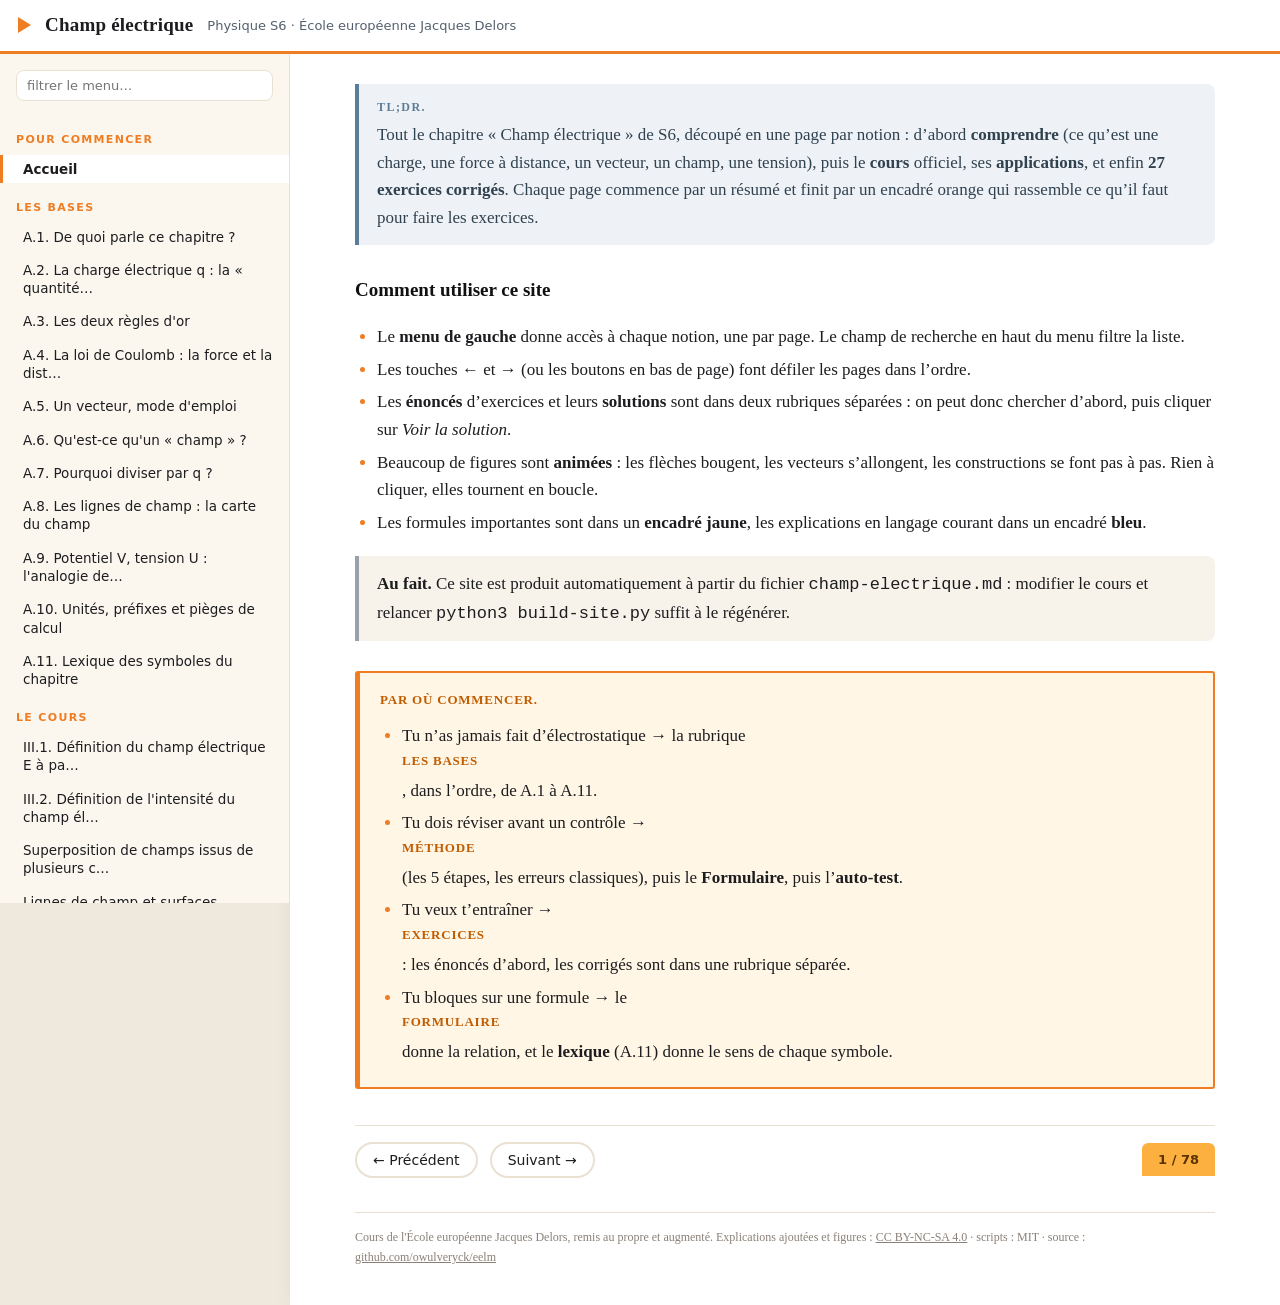
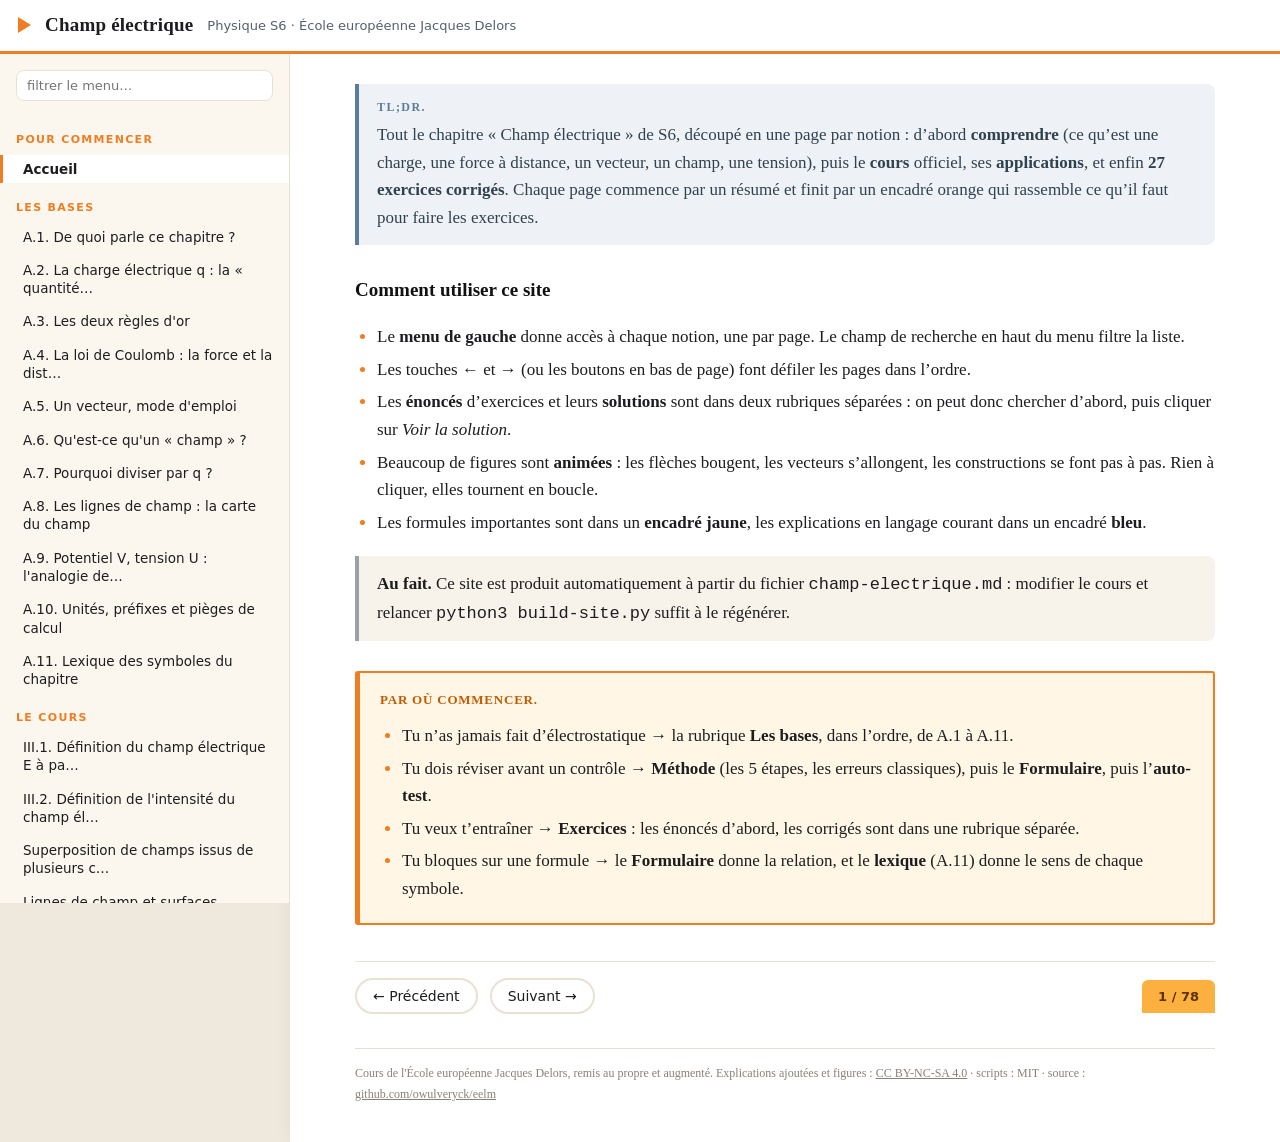
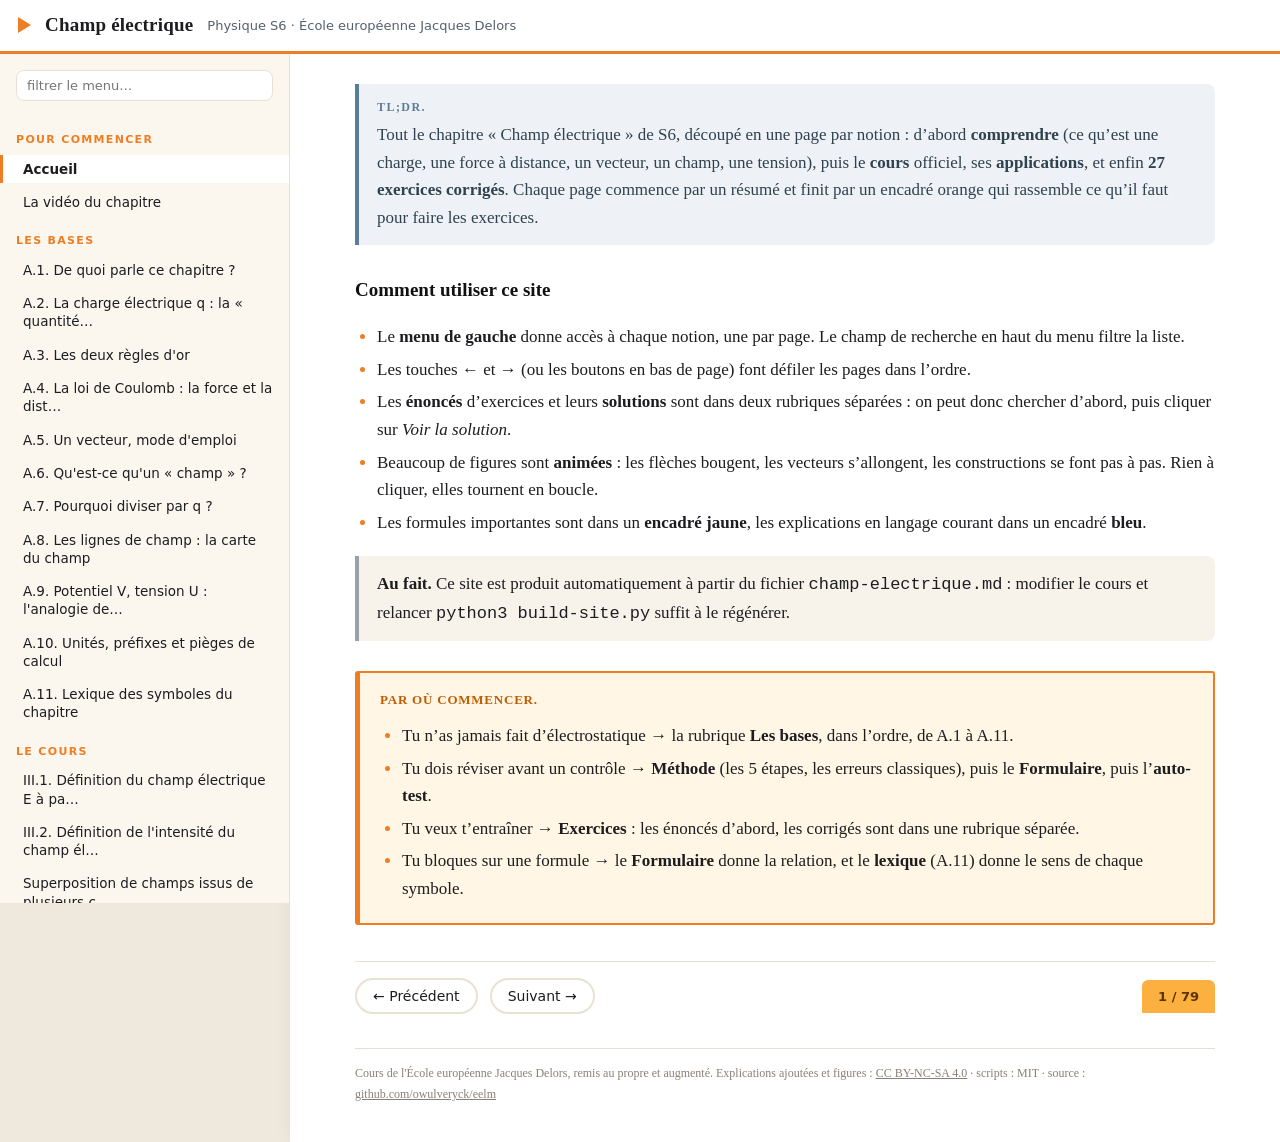
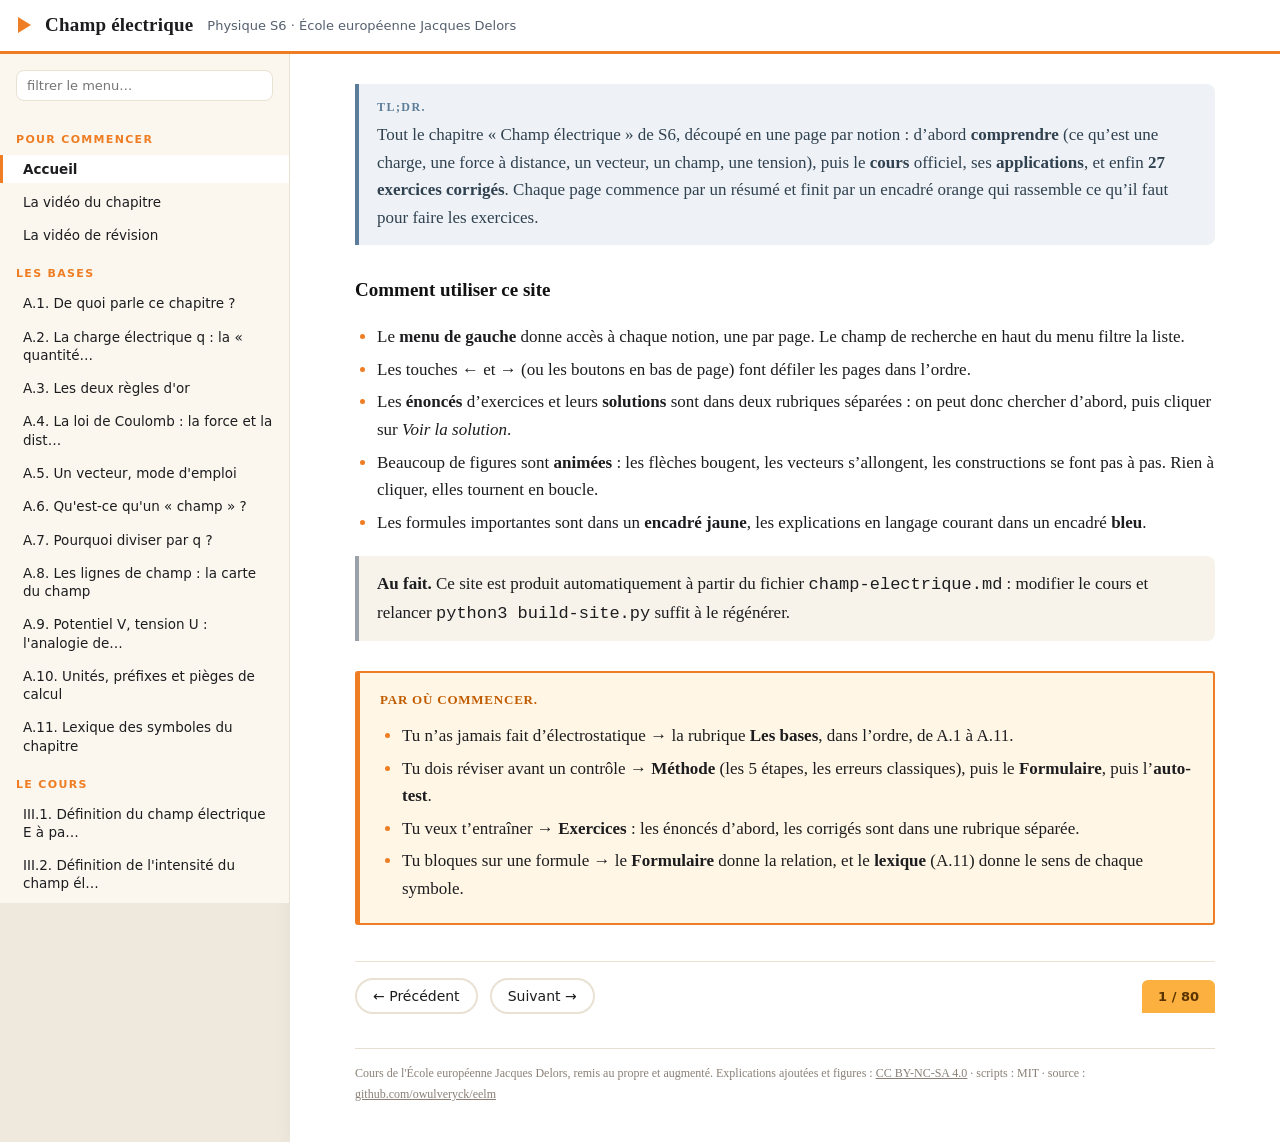
